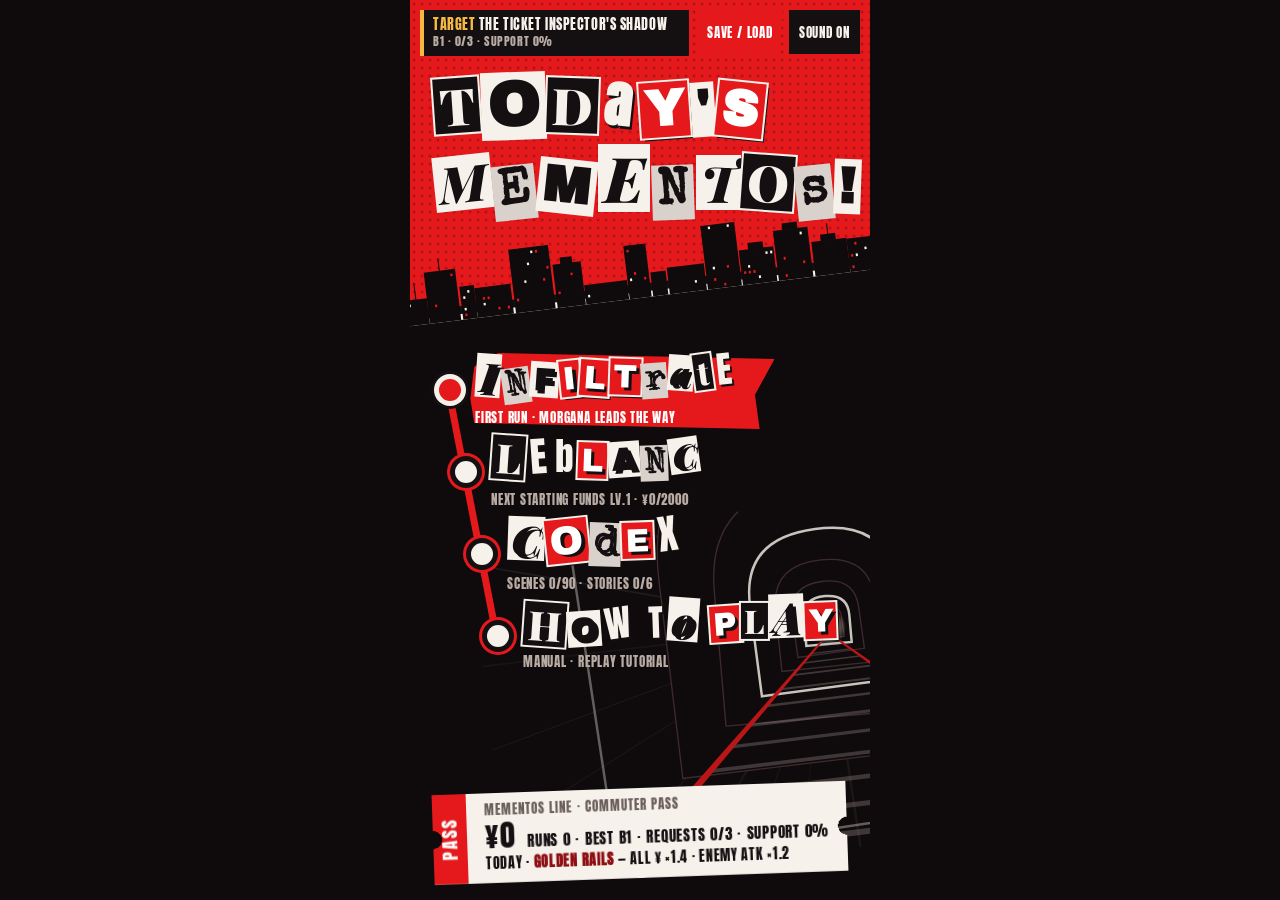
==== index.html @ a8211543 "출장소 작업대: 템 판매 · +1 강화 (1개 선택), 합성은 2개 선택 Co-Authored-By: Claude Opus 5.5 <noreply@anthropic.com> Cla" ====
<!DOCTYPE html>
<html lang="ko">
<head>
<meta charset="utf-8">
<meta name="viewport" content="width=device-width,initial-scale=1,viewport-fit=cover">
<meta name="description" content="《페르소나 5 더 로열》 괴도단 10인 중 3명을 골라 메멘토스 깊은 곳으로. 4×4 방 미니맵 · 약점 1 MORE · 6칸 템 조합 팬 로그라이크.">
<meta property="og:type" content="website">
<meta property="og:title" content="오늘도 메멘토스! · TODAY'S MEMENTOS!">
<meta property="og:description" content="괴도단 3인 · 4×4 방 미니맵 · 약점 1 MORE · 6칸 템 조합. P5R 팬 로그라이크.">
<meta property="og:url" content="https://youa1037-tech.github.io/mementos/">
<meta property="og:image" content="https://youa1037-tech.github.io/mementos/img/og.png">
<meta property="og:image:width" content="1200"><meta property="og:image:height" content="630">
<meta name="twitter:card" content="summary_large_image">
<meta name="twitter:image" content="https://youa1037-tech.github.io/mementos/img/og.png">
<title>오늘도 메멘토스!</title>
<link href="fonts/galmuri/galmuri.css" rel="stylesheet">
<link href="https://fonts.googleapis.com/css2?family=Anton&family=Jua&family=Archivo+Black&family=IBM+Plex+Sans+KR:wght@400;700&family=Playfair+Display:ital,wght@0,900;1,900&family=Special+Elite&display=swap" rel="stylesheet">
<!-- 오늘도 메멘토스! 새 코어 (docs/core-proto.md). 예전 관찰형 버전은 legacy.html (docs/core-proto.md). 본 게임(index.html)과 따로 돈다. 그림은 ../img 를 같이 쓴다 -->
<style>
:root{color-scheme:dark;--land:cubic-bezier(.22,.8,.3,1);--snap:cubic-bezier(.05,.85,.2,1);--disp:'Archivo Black','Jua',sans-serif;--hd:'Jua','IBM Plex Sans KR',sans-serif;--bg:#0f0b0c;--p:#1b1416;--p2:#2a1e22;--ink:#f6f1ea;--mut:#b9aca5;--red:#e5191c;--red2:#8e0f13;--gold:#f5b942;--line:#3b2b2f;--en:'Anton',Galmuri11,sans-serif;--kr:Galmuri11,'Apple SD Gothic Neo',sans-serif;
 --phys:#d9d2c5;--curse:#b45cff;--elec:#ffe14a;--wind:#5ee08a;--heal:#6ec8ff}
*{box-sizing:border-box}html,body{margin:0;background:var(--bg);color:var(--ink);font:14px/1.5 var(--kr);-webkit-text-size-adjust:100%}
button{font:inherit;color:inherit;border:0;background:none;cursor:pointer;touch-action:manipulation}
button:disabled{opacity:.35;cursor:default}
#app{max-width:460px;margin:0 auto;min-height:100dvh;display:flex;flex-direction:column}
.en{font-family:var(--en);letter-spacing:.03em;font-weight:400}
/* 상단 HUD */
.hud{display:flex;align-items:center;gap:10px;padding:10px 12px 8px;background:#000;border-bottom:4px solid var(--red)}
.hud .fl{font:22px/1 var(--en)}.hud .fl small{display:block;font:11px/1.3 var(--kr);color:var(--mut)}
.hud .sp{flex:1}
.hud .risk{font:16px/1 var(--en);padding:6px 9px;background:var(--gold);color:#141012}.hud .risk.hot{background:var(--red);color:#fff}
.yen{font:20px/1 var(--en)}
.mini{display:grid;grid-template-columns:repeat(4,11px);gap:2px}.mini i{width:11px;height:11px;background:#1d1517}.mini i.v{background:#5a4247}.mini i.k{background:#3a2a2e;outline:1px dashed #6b5157}.mini i.at{background:var(--red)}.mini i.b{box-shadow:inset 0 0 0 2px var(--gold)}
/* 무대 */
.stage{position:relative;height:300px;overflow:hidden;background:var(--w2,#160f11);--w1:#2a1216;--w2:#140a0c;--t1:#3b1a20;--t2:#24101410;--lamp:255,170,120}
.stage.f1{--w1:#141b26;--w2:#0b0f16;--t1:#1f2a3a;--lamp:150,200,255}.stage.f2{--w1:#151d15;--w2:#0a0e0a;--t1:#22301f;--lamp:190,255,160}
.pxbg{position:absolute;inset:0;width:100%;height:100%;image-rendering:pixelated;image-rendering:crisp-edges;z-index:0;pointer-events:none}
.stage>*:not(.pxbg){position:relative;z-index:1}.stage>.side,.stage>.rt,.stage>.fx{position:absolute}
.stage.quake{animation:quake .4s}@keyframes quake{20%{transform:translate(-4px,2px)}40%{transform:translate(4px,-2px)}60%{transform:translate(-3px,1px)}80%{transform:translate(2px,0)}}
.stage:before{display:none;content:'';position:absolute;left:0;right:0;top:64%;height:6px;background:repeating-linear-gradient(90deg,#4b3a3e 0 18px,transparent 18px 30px);opacity:.7}
.stage .rt{position:absolute;left:12px;top:10px;right:12px;font:12px/1.4 var(--kr);color:var(--mut)}
.stage .rt b{display:block;font:20px/1.1 var(--en);color:var(--ink)}
.side{position:absolute;bottom:60px;display:flex;align-items:flex-end;gap:2px}
.side.pt{left:4px}.side.en{right:6px;flex-direction:row;align-items:flex-start;bottom:auto;top:146px;gap:4px}.foe.boss,.foe.reap{margin-top:-24px}
.unit{position:relative;display:flex;flex-direction:column;align-items:center;width:48px;transition:transform .2s}
.unit img{animation:bob 1.1s steps(1,end) infinite;image-rendering:pixelated;flex:none;filter:drop-shadow(0 4px 0 rgba(0,0,0,.5))}
.unit.act img{filter:drop-shadow(0 0 6px var(--gold)) drop-shadow(0 4px 0 rgba(0,0,0,.5))}
.unit.ko{opacity:.35;transform:translateY(8px) rotate(-8deg)}.unit.ko img{animation:none}
@keyframes bob{0%{transform:translateY(0)}50%{transform:translateY(-2px)}}
.stage.walk .unit:not(.ko) img{animation:walk .32s steps(1,end) infinite}@keyframes walk{0%{transform:translateY(0) rotate(-2deg)}50%{transform:translateY(-4px) rotate(2deg)}}
.unit.lunge{animation:lunge .56s linear}@keyframes lunge{0%{transform:none}28%{transform:translateX(-9px) scale(.94,1.05) rotate(-4deg)}36%{transform:translateX(92px) scale(1.16,.92) skewX(-8deg)}62%{transform:translateX(84px) scale(1.06)}100%{transform:none}}/* 예비 동작 → 튀어나감(찌그러짐) → 맞는 순간 멈춤 → 복귀 */
.unit.cast img{animation:cast .5s steps(2,end)}@keyframes cast{50%{filter:drop-shadow(0 0 10px #fff) brightness(1.6)}}
.unit.hop img{animation:hop .5s steps(4,end) 2}@keyframes hop{50%{transform:translateY(-12px)}}
.unit.act:not(.ko) img{animation:bob .55s steps(1,end) infinite}
.unit.coll img{animation:coll .25s steps(2,end) infinite;filter:hue-rotate(250deg) saturate(1.6) drop-shadow(0 0 6px #ff4fd8)}@keyframes coll{50%{transform:translateX(2px)}}
.unit.awk img{filter:drop-shadow(0 0 8px var(--gold)) brightness(1.15)}
.unit .row{font:12px/1 var(--kr);color:var(--mut);margin-top:4px}
.unit .hb{width:40px;height:5px;background:#3a2a2e;margin-top:3px}.unit .hb i{display:block;height:100%;background:#6fdc6a}.unit .hb i.lo{background:var(--red)}
.unit.hitf{animation:hit .34s}.unit.hitf img{filter:brightness(2.2) sepia(1) saturate(4) hue-rotate(-40deg)}@keyframes hit{0%,100%{transform:none}20%{transform:translateX(-12px) scale(.92,1.06)}50%{transform:translateX(5px)}75%{transform:translateX(-2px)}}/* 맞으면 붉게 번쩍 + 뒤로 젖혀짐 */
.bub{position:absolute;bottom:100%;left:50%;transform:translateX(-50%);width:max-content;max-width:150px;background:var(--ink);color:#141012;font:11px/1.35 var(--kr);padding:5px 7px;margin-bottom:6px;z-index:3;animation:pop .2s}
.bub:after{content:'';position:absolute;top:100%;left:50%;margin-left:-5px;border:5px solid transparent;border-top-color:var(--ink)}
.side.pt .unit:nth-child(2) .bub{margin-bottom:44px}.side.pt .unit:first-child .bub{left:0;transform:none;animation:none;max-width:112px}.side.pt .unit:first-child .bub:after{left:24px}/* 맨 왼쪽 말풍선은 화면 밖으로 안 나가게 *//* 가운데 사람 말풍선은 한 층 위로 (겹침 방지) */
@keyframes pop{from{transform:translateX(-50%) scale(.6);opacity:0}}
.foe{position:relative;width:58px;display:flex;flex-direction:column;align-items:center;cursor:pointer}
.foe .bd{animation:float 1.7s ease-in-out infinite alternate;width:40px;height:46px;background:radial-gradient(60% 50% at 50% 35%,#3a0f18,#0a0607);border-radius:40% 40% 30% 30%;position:relative;box-shadow:0 0 0 2px #000,0 6px 0 rgba(0,0,0,.5)}
.foe .bd:before,.foe .bd:after{content:'';position:absolute;top:17px;width:8px;height:4px;background:var(--red);box-shadow:0 0 4px var(--red)}.foe .bd:before{left:9px}.foe .bd:after{right:9px}
.foe.boss,.foe.reap{width:96px}.foe.boss .bd{width:62px;height:70px;background:radial-gradient(60% 50% at 50% 30%,#24324a,#05070b)}
.foe.reap .bd{width:64px;height:74px;background:radial-gradient(60% 50% at 50% 30%,#2b2b2b,#000);box-shadow:0 0 0 2px var(--red),0 0 18px var(--red2)}
.foe.sel .bd{outline:3px solid var(--gold);outline-offset:3px}
.foe.down .bd{animation:none;transform:rotate(80deg) translateX(14px);opacity:.75}
@keyframes float{from{transform:translateY(0)}to{transform:translateY(-5px)}}
.foe .bd:before,.foe .bd:after{animation:blink 3.2s steps(1,end) infinite}@keyframes blink{0%,94%{transform:none}95%,98%{transform:scaleY(.15)}}
.foe.fhit .bd{filter:brightness(4) saturate(0);transform:translateX(10px) scale(1.1,.9)}/* 흰 번쩍 + 뒤로 밀리며 찌그러짐 */.foe.flunge{animation:flunge .48s linear}@keyframes flunge{0%{transform:none}30%{transform:translateX(8px) scale(.94,1.06)}42%{transform:translateX(-34px) scale(1.14,.9)}64%{transform:translateX(-28px)}100%{transform:none}}
.foe.dead{visibility:visible;animation:fade .5s forwards;pointer-events:none}@keyframes fade{to{opacity:0;transform:translateY(10px) scale(.7)}}
.foe.boss .bd,.foe.reap .bd{animation-duration:2.4s}
.stage .bg{display:none}@media (prefers-reduced-motion:reduce){.unit img,.foe .bd,.stage.quake{animation:none!important}}
.foe.gone{visibility:hidden}
.foe .wk{white-space:nowrap}.foe .nm{font:12px/1.15 var(--kr);margin-top:5px;text-align:center;word-break:keep-all}.foe .fr{position:absolute;top:-12px;left:2px;font:12px/1 var(--kr);color:var(--mut)}.foe .wk{font-size:12px;padding:1px 3px}
.foe .hb{width:44px;height:5px;background:#3a2a2e;margin-top:3px}.foe .hb{position:relative;height:6px}.foe .hb i{position:relative;display:block;height:100%;background:var(--red)}.foe .hb u{position:absolute;left:0;top:0;bottom:0;background:#fff3b0;animation:ghp 1s linear both}@keyframes ghp{0%,45%{width:var(--a)}100%{width:var(--b)}}
.wk{font:12px/1 var(--kr);padding:2px 4px;margin-top:3px;background:#2a1e22;color:var(--mut)}
.wk.k{color:#141012}
.foe .dn{position:absolute;top:-6px;font:16px/1 var(--en);color:var(--gold);text-shadow:0 2px 0 #000}
.fx{position:absolute;inset:0;pointer-events:none;display:grid;place-items:center;z-index:5}
.fx b{font:52px/1 var(--en);color:#fff;background:var(--red);padding:6px 18px;transform:rotate(-6deg);box-shadow:8px 8px 0 #000;animation:slam .5s}
.fx b.g{background:var(--gold);color:#141012}
@keyframes slam{from{transform:rotate(-6deg) scale(2.2);opacity:0}}
.dmg{position:absolute;top:calc(-24px - var(--k,0) * 15px);font:18px/1 var(--en);color:#fff;text-shadow:0 2px 0 #000;animation:up .8s both;z-index:4}.dmg.w{color:var(--gold)}.dmg.h{color:#6fdc6a}
.dmg.t1{font-size:17px}.dmg.t2{font-size:22px;color:var(--gold)}.dmg.t3{font-size:28px;color:#ff3b3b;-webkit-text-stroke:1.5px #fff;text-shadow:0 3px 0 #000}
.dmg.w.t3{color:#ff3b3b}
@keyframes up{0%{transform:translateY(6px) scale(.6);opacity:0}18%{transform:translateY(-4px) scale(1.15);opacity:1}35%{transform:none}100%{transform:translateY(-18px);opacity:0}}
/* 하단 */
.panel{flex:1;background:var(--p);padding:10px 12px 14px;display:flex;flex-direction:column;gap:9px}
.party{display:grid;grid-template-columns:repeat(3,1fr);gap:6px}
.pc{background:var(--p2);padding:6px 7px;border-left:4px solid var(--c)}
.pc b{font:15px/1 var(--en);color:var(--c)}.pc small{float:right;color:var(--mut);font-size:12px}
.bar{height:6px;background:#3a2a2e;margin-top:4px}.bar i{display:block;height:100%;background:#6fdc6a}.bar.s i{background:#59a7ff}.bar i.lo{background:var(--red)}
.pc .nu{font-size:12px;color:var(--mut);margin-top:2px}
.slots{display:grid;grid-template-columns:repeat(6,1fr);gap:5px}
.slot{height:52px;background:#120d0f;border:2px dashed #3b2b2f;display:flex;flex-direction:column;align-items:center;justify-content:flex-start;padding-top:5px;font-size:19px;line-height:1;position:relative}
.slot.f{border:2px solid var(--line);background:var(--p2)}.slot.f[data-r=증폭]{border-color:#59a7ff}.slot.f[data-r=폭발]{border-color:var(--gold)}
.slot small{position:absolute;bottom:2px;left:0;right:0;text-align:center;font-size:12px;line-height:1.1;color:var(--mut)}
.slot.on{animation:glow .6s}@keyframes glow{50%{box-shadow:0 0 12px var(--gold)}}
.slot.evo{border-color:var(--gold)!important;background:#2b2210}.slot.pick{outline:3px solid #fff;outline-offset:-3px}.slot.seal{opacity:.35;filter:grayscale(1)}
.pk.evo{border-left-color:var(--gold);background:#2b2210}
.bar.t i{background:#b45cff}.bar.t i.hi{background:#ff4fd8}
.md{font-size:12px;padding:0 4px;color:#141012}.md.c{background:#ff4fd8}.md.a{background:var(--gold)}
.negs{display:flex;flex-wrap:wrap;gap:5px}.neg{font-size:11px;padding:4px 7px;background:#2a0f14;border:1px solid var(--red2);color:#ffb3b3}.neg small{color:var(--gold)}
.psg{display:grid;grid-template-columns:1fr 1fr;gap:6px}
.psc{display:flex;gap:8px;align-items:center;text-align:left;background:var(--p);padding:7px;border-left:4px solid var(--c);position:relative;min-height:62px}
.psc.on{background:#3a2a2e;outline:2px solid var(--c)}.psc img{image-rendering:pixelated;flex:none}.psc b{color:var(--c);font:15px/1 var(--en)}
.psc small{display:block;font-size:12px;color:var(--mut)}.psc .po{position:absolute;top:4px;right:6px;font:16px/1 var(--en);font-style:normal;color:var(--c)}
.els{display:flex;flex-wrap:wrap;gap:2px;margin-top:3px}.els i{font-style:normal;font-size:12px;color:#141012;padding:0 3px}
.wk+.wk{margin-left:2px}.foe .wk{display:inline-block}.foe .wks{display:flex;flex-wrap:wrap;justify-content:center;gap:2px;margin-top:3px}.foe .wks .wk{margin:0;font:11px/1 var(--kr);padding:2px 3px 3px;background:#141012;color:var(--mut)}.foe .wks .wk.k{color:var(--c);box-shadow:inset 0 -2px var(--c)}.foe .wks .wk.k,.foe .wks .wk.q{min-width:15px;text-align:center}.foe .wks .wg{display:flex;gap:2px;flex:0 0 100%;justify-content:center;white-space:nowrap}.foe .wks .wk.st{flex-basis:auto}.foe .wks .wk.st:first-of-type{margin-left:0}.foe .wks .wk.st{color:var(--ink);box-shadow:inset 0 -2px #6b5a5e}.foe .wks .wk.st.hot{background:var(--red);color:#fff;box-shadow:none}
.pk.lock{opacity:.7}.pk.lock .ic{filter:grayscale(1)}
#tut{position:fixed;left:0;right:0;bottom:0;z-index:50;display:flex;justify-content:center;pointer-events:none}
.tutbox{pointer-events:auto;max-width:440px;width:calc(100% - 16px);margin:0 8px 10px;background:#000;border:3px solid var(--c);box-shadow:6px 6px 0 rgba(0,0,0,.6);padding:10px 12px}
.tutbox>b{color:var(--c);font-size:18px}.tutbox small{color:var(--mut)}.tutbox p{margin:6px 0 10px;font-size:14px;line-height:1.55}.tutbox .tui{color:var(--gold)}.tutbox .go{padding:10px 14px;font-size:18px}
.pxi{width:28px;height:28px;image-rendering:pixelated;vertical-align:middle}.slot .pxi{width:28px;height:28px}.pk .pxi{width:36px;height:36px}.neg .pxi,.tog .pxi,.tip .pxi,.card .pxi{width:20px;height:20px;vertical-align:-5px}
.tip{font-size:12px;color:var(--mut);min-height:18px}
.acts{display:grid;grid-template-columns:1fr 1fr;gap:7px}
.ab{background:var(--p2);padding:9px 10px;text-align:left;border-left:4px solid var(--c,#777);min-height:54px}
.ab b{display:block;font-size:15px}.ab small{display:block;font-size:11px;color:var(--mut)}
.ab.wide{grid-column:1/-1}
.ab.gold{background:var(--gold);color:#141012;border-color:#000}.ab.gold small{color:#3b2b10}
.ab.red{background:var(--red);color:#fff;border-color:#000}.ab.red small{color:#ffd9d9}
.row2{display:flex;gap:7px}.row2>*{flex:1}
.go{background:var(--red);color:#fff;font:22px/1 var(--en);padding:14px;clip-path:polygon(3% 0,100% 0,97% 100%,0 100%);letter-spacing:.04em}
.go.sub{background:#3a2a2e;font-size:18px}
.sm{font-size:12px;color:var(--mut);text-decoration:underline;padding:6px}
.tog{font-size:12px;padding:6px 9px;border:2px solid var(--line);color:var(--mut)}.tog.on{background:var(--ink);color:#141012;border-color:var(--ink)}
/* 큰 지도 */
.map{display:grid;grid-template-columns:repeat(4,1fr);gap:6px;position:relative;aspect-ratio:1/1;max-width:300px;margin:0 auto;width:100%}
.cell{background:#120d0f;display:grid;place-items:center;font-size:22px;position:relative;color:var(--mut)}
.cell.k{background:#241a1d;border:2px dashed #5b444a}.cell.v{background:#33262a}.cell.at{background:var(--red);color:#fff}
.cell.nx{background:#3b2b2f;border:2px solid var(--gold);animation:pulse 1.2s infinite;clip-path:none;font-size:22px;padding:0}
@keyframes pulse{50%{border-color:#fff}}
.cell small{position:absolute;bottom:2px;font-size:12px;color:var(--mut)}.cell.at small{color:#fff}
.lk{position:absolute;background:#5b444a;z-index:0}
/* 대화창 · 선택 */
.dlg{background:#000;border:3px solid var(--ink);padding:10px 12px;position:relative}
.dlg .who{position:absolute;top:-13px;left:10px;background:var(--gold);color:#141012;font:14px/1 var(--en);padding:4px 8px}
.dlg p{margin:6px 0 0}.dlg q{display:block;margin-top:6px;color:var(--gold)}.dlg q:before,.dlg q:after{content:''}
.cmd{border:3px dashed var(--gold);padding:10px;background:#1a1410}
.cmd h3{margin:0;font:18px/1 var(--en);color:var(--gold)}.cmd h3 span{float:right;font:12px var(--kr);color:var(--mut)}
.pick{display:grid;gap:7px}
.pk{background:var(--p2);padding:10px;text-align:left;border-left:4px solid var(--line);display:flex;gap:10px;align-items:center}
.pk .ic{font-size:26px;width:34px;text-align:center}.pk b{font-size:15px}.pk small{display:block;color:var(--mut);font-size:11px}
.pk .tg{font-size:12px;padding:1px 5px;background:#000;color:var(--gold);margin-left:4px;vertical-align:2px;white-space:nowrap}.pk small .rk{font-size:11px;font-weight:400}
.pk.syn{border-left-color:var(--gold)}
.log{max-height:160px;overflow:auto;font-size:12px;background:#0b0809;padding:6px 8px;color:var(--mut)}
.log p{margin:2px 0}.log p b{color:var(--ink)}
.title{padding:28px 18px;display:flex;flex-direction:column;gap:14px}
.title h1{font:46px/.95 var(--en);margin:0}.title h1 span{color:var(--red)}
.title p{margin:0;color:var(--mut)}
.card{background:var(--p);padding:12px 14px;border-left:4px solid var(--red)}
.card b{color:var(--ink)}
.res dl{display:grid;grid-template-columns:auto 1fr;gap:4px 14px;margin:8px 0}.res dt{color:var(--mut)}.res dd{margin:0;text-align:right;font-family:var(--en);font-size:18px}
/* ===== 메인 화면 · 르블랑 다락방: 예전 버전(legacy.html)에서 가져온 스타일 ===== */
.sr{position:absolute;width:1px;height:1px;overflow:hidden;clip-path:inset(50%);white-space:nowrap}
.rn{display:inline-block;transform:rotate(var(--r,0deg));padding:.02em .1em;margin:.03em .015em;line-height:1.05;font-family:var(--disp);font-style:normal}
.rn0{background:var(--ink);color:#141012}
.rn1{background:#141012;color:var(--ink);font-family:'Playfair Display','Jua',serif;font-weight:900}
.rn2{color:var(--ink);font-family:'Anton','Jua',sans-serif;font-size:1.12em;text-shadow:2px 2px 0 #141012}
.rn3{background:var(--red);color:#fff;box-shadow:2px 2px 0 #141012}
.rn4{background:var(--ink);color:#141012;font-family:'Playfair Display','Jua',serif;font-style:italic;font-weight:900}
.rn5{background:#d9d2cc;color:#141012;font-family:'Special Elite','Jua',monospace}
.rnb{font-size:1.24em}
.rn-sp{display:inline-block;width:.28em}
.rnword{display:inline-block;white-space:nowrap}
.rn1{box-shadow:0 0 0 2px var(--ink)}
.rn3{box-shadow:0 0 0 2px var(--ink),3px 3px 0 #141012}
.scr-in .rn,.evt.enter .rn,.report.anim .rn,.banner .rn{animation:rnSlap .25s steps(3,end) var(--rd,0ms) both}
.boil .rn{animation:boil .5s steps(1,end) infinite;animation-delay:calc(var(--rd,0ms) * -3)}
.scr-in .boil .rn{animation:rnSlap .25s steps(3,end) var(--rd,0ms) both,boil .5s steps(1,end) calc(var(--rd,0ms) + .45s) infinite}
@keyframes boil{0%{transform:rotate(var(--r,0deg))}33%{transform:rotate(calc(var(--r,0deg) + .7deg)) translate(1px,-1px)}66%{transform:rotate(calc(var(--r,0deg) - .6deg)) translate(-1px,0)}}
.mstage{container-type:inline-size;position:relative;min-height:100dvh;display:flex;flex-direction:column;overflow:hidden;background:var(--red)}
.mstage::before{content:'';position:absolute;inset:0;pointer-events:none;background:radial-gradient(rgba(0,0,0,.22) 1.3px,transparent 1.8px) 0 0/8px 8px}
.msky{position:relative;z-index:1;padding:14px max(5cqw,14px) 0;max-width:1240px;width:100%;margin:0 auto}
.mtitle{font-size:clamp(40px,11cqw,96px);line-height:1.1;margin:0}
.mground{position:relative;flex:1;display:flex;flex-direction:column;margin-top:clamp(70px,13cqw,150px);padding:calc(30px + 6cqw) max(5cqw,14px) calc(22px + env(safe-area-inset-bottom))}
.mground>*:not(.mbg){position:relative;z-index:1;width:100%;max-width:1240px;margin-left:auto;margin-right:auto}
.mbg{position:absolute;left:-30cqw;right:-30cqw;top:0;bottom:-60vh;transform:rotate(-7deg);transform-origin:50% 0}
.mslab{position:absolute;inset:0;background:#0f0b0c;border-top:6px solid var(--ink);box-shadow:0 -14px 0 -6px #141012}
.mcity{position:absolute;left:0;right:0;bottom:calc(100% - 6px);width:100%;height:clamp(64px,12cqw,150px);display:block}
.mtun{position:absolute;top:2px;right:calc(30cqw - 6cqw);width:min(96cqw,860px);height:auto;opacity:.95}
.tlight{transform-box:fill-box;transform-origin:center;animation:train 4.6s cubic-bezier(.6,0,.9,.5) infinite}
.mmenu{list-style:none;margin:0 0 22px;padding:0;--off:16px;--rh:82px;--ang:11deg;--len:84px}
.mmenu li{position:relative;height:var(--rh);margin-left:calc(var(--n)*var(--off))}
.mmenu li:not(:last-child)::after{content:'';position:absolute;left:12px;top:calc(var(--rh)/2);width:7px;height:var(--len);background:var(--red);transform-origin:50% 0;transform:rotate(calc(-1*var(--ang)));z-index:-1}
.mmenu button{position:relative;isolation:isolate;display:grid;grid-template-columns:30px auto;column-gap:10px;align-items:center;height:100%;text-align:left;padding:0 18px 0 2px;color:var(--ink)}
.mmenu .st{grid-row:span 2;width:22px;height:22px;margin-left:4px;border-radius:50%;background:var(--ink);box-shadow:0 0 0 5px #141012,0 0 0 8px var(--red);transition:background .15s}
.mmenu .lbl{white-space:nowrap;font-family:var(--disp);font-size:clamp(24px,7.1cqw,42px);line-height:1;align-self:end;transform:rotate(-2deg);transform-origin:left;text-shadow:3px 3px 0 #141012}
.mmenu small{align-self:start;margin-top:4px;font:400 13px/1.3 var(--en);letter-spacing:.06em;color:var(--mut)}
.mmenu button::before{content:'';position:absolute;z-index:-1;left:36px;right:-14px;top:4px;bottom:2px;background:var(--red);clip-path:polygon(0 18%,7% 0,100% 8%,96% 55%,100% 100%,4% 92%,1% 60%);transform:scaleX(0) skewX(-12deg);transform-origin:left;transition:transform .22s var(--snap)}
.mmenu button.primary::before,.mmenu button:hover::before,.mmenu button:focus-visible::before{transform:skewX(-12deg)}
.mmenu:hover button.primary:not(:hover)::before{transform:scaleX(0) skewX(-12deg)}
.mmenu button.primary .st,.mmenu button:hover .st,.mmenu button:focus-visible .st{background:var(--red);box-shadow:0 0 0 5px var(--ink),0 0 0 8px #141012}
.mmenu:hover button.primary:not(:hover) .st{background:var(--ink);box-shadow:0 0 0 5px #141012,0 0 0 8px var(--red)}
.mmenu button.primary small,.mmenu button:hover small,.mmenu button:focus-visible small{color:#fff}
.mmenu:hover button.primary:not(:hover) small{color:var(--mut)}
.mmenu button:active{transform:scale(.96) rotate(-1deg)}
.mpass{display:flex;margin-top:auto;max-width:520px!important;margin-left:0!important;background:var(--ink);color:#141012;transform:rotate(-2deg);box-shadow:7px 7px 0 var(--red);-webkit-mask:radial-gradient(circle 9px at 0 50%,transparent 98%,#000) left/51% 100% no-repeat,radial-gradient(circle 9px at 100% 50%,transparent 98%,#000) right/51% 100% no-repeat;mask:radial-gradient(circle 9px at 0 50%,transparent 98%,#000) left/51% 100% no-repeat,radial-gradient(circle 9px at 100% 50%,transparent 98%,#000) right/51% 100% no-repeat}
.mpass .pl{flex:none;width:34px;background:var(--red);color:#fff;font:400 18px/1 var(--en);writing-mode:vertical-rl;transform:rotate(180deg);display:grid;place-items:center;letter-spacing:.12em}
.mpass .pb{padding:9px 16px 10px 18px;flex:1}
.mpass small{display:block;font:400 13px/1.2 var(--en);letter-spacing:.08em;color:#6b5f5a}
.mpass .pr{display:flex;flex-wrap:wrap;align-items:baseline;gap:4px 12px;margin:3px 0 2px}
.mpass .pr b{font:400 30px/1 var(--en);letter-spacing:.02em}
.mpass .pr span{font:400 15px var(--en);letter-spacing:.05em}
.mpass .pg{margin:0;font:400 14px/1.3 var(--en);letter-spacing:.05em}
.mpass .pg b{color:var(--red2)}
.scr-in .mbg{animation:slab .5s var(--snap) both}
.scr-in .mmenu li{animation:rise .38s var(--land) both;animation-delay:calc(260ms + var(--n)*70ms)}
.scr-in .mpass{animation:rise .38s var(--land) .6s both}
@container (min-width:760px){.mmenu{--off:34px;--rh:92px;--ang:20.3deg;--len:98px}.mtun{width:min(70cqw,900px)}.mground{padding-top:calc(30px + 5cqw)}}
@container (min-width:900px){.msky{padding-top:10px}.mgoal{flex:0 1 auto}.mtop{margin-left:auto}.mtitle{font-size:clamp(40px,5.3cqw,80px)}.mground{display:grid;grid-template-columns:auto minmax(0,1fr);align-items:end;margin-top:clamp(70px,7.5cqw,120px);padding-top:calc(10px + 3cqw)}.mcity{height:clamp(64px,7.5cqw,120px)}.mmenu{margin:0;--rh:86px;--ang:21.6deg;--len:92px}.mpass{justify-self:end;margin:0 0 6px!important;width:min(460px,100%)}.mground>*:not(.mbg){max-width:none}}
@container (max-width:600px){.mtun{opacity:.8;top:clamp(120px,calc(100dvh - 640px),230px);width:108cqw;right:calc(30cqw - 14cqw)}}
.mmenu .lbl *{white-space:nowrap}.mmenu .lbl wbr{display:none}
@media(max-height:720px){@container (max-width:600px){.mtitle{font-size:clamp(36px,10cqw,60px)}.mcity{height:56px}.mground{margin-top:56px;padding-top:calc(22px + 5cqw)}.mmenu{--rh:74px;--len:75px;--ang:12.2deg;margin-bottom:14px}}}
@media(prefers-reduced-motion:reduce){.tlight{animation:none;opacity:.5}}
details.card>summary{cursor:pointer;list-style:none;min-height:32px}details.card>summary::-webkit-details-marker{display:none}details.card>summary::after{content:' ▾';color:var(--mut)}details.card[open]>summary::after{content:' ▴'}
.mhead{position:relative;z-index:3;display:flex;align-items:flex-start;gap:8px;padding:calc(10px + env(safe-area-inset-top)) 10px 0}.mtop{display:flex;gap:6px;flex:none}.mtop .msnd{position:static}
.msave{min-height:44px;padding:4px 10px;background:var(--red);color:#fff;font:400 13px var(--en);letter-spacing:.06em;clip-path:polygon(4% 0,100% 0,96% 100%,0 100%)}
.hhr{display:flex;align-items:center;gap:10px}.hsv{min-height:36px;padding:2px 10px;background:#141012;color:var(--ink);border:1px solid var(--line);font:400 13px var(--en);letter-spacing:.06em}
.msnd{position:absolute;top:calc(10px + env(safe-area-inset-top));right:10px;z-index:3;min-height:36px;padding:4px 10px;background:#141012;color:var(--ink);font:400 13px var(--en);letter-spacing:.06em}
.mmenu.m5{--off:11px;--ang:7.6deg;--len:83px}
@media(max-height:720px) and (max-width:600px){.mmenu.m5{--rh:70px;--ang:9deg;--len:71px}}
@media(min-width:760px){.mmenu.m5{--off:30px;--ang:18deg;--len:97px}}
.psel .rt .pt .art{position:absolute;left:50%;top:50%;transform:translate(-50%,-50%)}.psel .rt .pt .art.stand{top:auto;bottom:6%;transform:translateX(-50%)}
.psel .rt.on .art.stand{animation:art-hop .5s steps(2) 2}
.psel .rt.on .art.stand{animation-name:art-hop-c}@keyframes art-hop-c{0%,100%{transform:translateX(-50%)}50%{transform:translate(-50%,-4px)}}
.hub{max-width:600px;margin:0 auto;padding:12px 12px calc(16px + env(safe-area-inset-bottom));display:flex;flex-direction:column;gap:10px;min-height:100svh;box-sizing:border-box}/* 넘치면 잘리지 않고 스크롤 */
.hhd{display:flex;align-items:baseline;justify-content:space-between;padding:2px 6px}
.hhd b{font-family:var(--en);font-weight:400;font-size:24px;letter-spacing:.04em}.hhd span{font-family:var(--en);font-size:15px;color:var(--mut);letter-spacing:.04em}
.hhd .hyen{font-family:var(--disp);font-size:18px;color:var(--gold)}
.hscene{flex:none;position:relative;overflow-x:auto;overflow-y:hidden;background:#0d0b12;scrollbar-width:none;-webkit-overflow-scrolling:touch;overscroll-behavior-x:contain}
.hscene::-webkit-scrollbar{display:none}
.hroom{position:relative;margin:0 auto}
.hbg{position:absolute;inset:0;width:100%;height:100%;user-select:none;-webkit-user-drag:none}.hbg.def{image-rendering:pixelated}
.hspot{position:absolute;display:block;border:0;background:none;padding:0;min-width:44px;min-height:44px}
.hspot{cursor:pointer;transition:background .15s}.hspot:hover{background:rgba(255,200,120,.10);outline:1px dashed rgba(255,214,150,.45);outline-offset:-1px}
.hspot:focus-visible{outline:2px solid #fff;outline-offset:-2px}
.hman{position:absolute;transform:translate(-50%,-100%);display:flex;flex-direction:column;align-items:center;justify-content:flex-end;border:0;background:none;padding:0 4px;min-width:44px;min-height:44px;z-index:2}
.hman .art{position:relative;z-index:1;display:block;filter:sepia(.18) brightness(.9) contrast(.95)}/* 다락방 조명 톤 */
.hman .hshd{position:absolute;left:50%;bottom:-3px;width:72%;max-width:44px;height:8px;transform:translateX(-50%);border-radius:50%;background:rgba(0,0,0,.45);filter:blur(1.5px);z-index:0}
.hman.on{z-index:5}
.hlight{position:absolute;inset:0;z-index:4;pointer-events:none;background:radial-gradient(ellipse 60% 45% at 50% 32%,rgba(255,176,90,.10),transparent 70%),radial-gradient(ellipse 85% 80% at 50% 50%,transparent 55%,rgba(12,6,10,.42) 100%)}/* 램프 빛 + 비네팅: 캐릭터도 같은 조명 안에 */
.hman .hph{display:block;width:40px}.hman .hph svg{width:100%;height:auto}
.hman .hcode{position:absolute;top:100%;left:50%;transform:translateX(-50%);margin-top:4px;font-family:var(--en);font-size:11px;letter-spacing:.04em;color:var(--c);background:rgba(13,11,18,.85);padding:0 4px;white-space:nowrap;opacity:0;transition:opacity .15s;pointer-events:none}
.hman:hover .hcode,.hman:focus-visible .hcode,.hman.on .hcode{opacity:1}/* 이름표는 누르거나 올렸을 때만 */
.hmark{position:absolute;top:-14px;z-index:2;width:12px;height:13px;background:var(--ink);color:var(--ink2,#141012);font-family:var(--en);font-size:12px;line-height:13px;text-align:center}
.hman:not(:hover) .hmark{animation:hbob 1.6s steps(2) infinite}
.hsay{position:absolute;bottom:calc(100% + 6px);width:max-content;max-width:180px;background:var(--ink);color:#141012;font-size:13px;line-height:1.4;padding:6px 9px;border-radius:9px;text-align:left;z-index:3;white-space:normal}
.hsay.l{left:-4px}.hsay.l::after{left:24px}.hsay.r{right:-4px}.hsay.r::after{left:auto;right:18px}/* 양끝 캐릭터의 말풍선은 방 안쪽으로 펼쳐서 잘리지 않게 */
.hsay::after{content:'';position:absolute;left:50%;bottom:-6px;margin-left:-5px;border:6px solid transparent;border-bottom:0;border-top-color:var(--ink)}
.hman:focus-visible{outline:2px solid #fff}
.hnav{display:grid;grid-auto-flow:column;grid-auto-columns:minmax(0,1fr);gap:4px;margin-top:-4px}
.hnav button{min-height:44px;display:flex;flex-direction:column;align-items:center;justify-content:center;gap:1px;padding:4px 2px;background:var(--p);border:1px solid var(--line);color:var(--ink)}
.hnav b{font-family:var(--en);font-weight:400;font-size:13px;letter-spacing:.05em}.hnav small{font-size:11px;color:var(--mut)}
.hnav button:hover,.hnav button:focus-visible,.hnav button[aria-pressed="true"]{border-color:var(--red);background:var(--p2)}
@media(prefers-reduced-motion:reduce){#doors{display:none}.hman .hmark{animation:none}}
.msnd,.btn.sm[data-a="copy"],.lnk[data-a="random"],.lnk.sm.more,[data-a="cashout"]{min-height:44px}
@keyframes art-hop-c{0%,100%{transform:translateX(-50%)}50%{transform:translate(-50%,-4px)}}
@keyframes rnSlap{0%{transform:scale(1.6) rotate(calc(var(--r,0deg) - 12deg));opacity:0}34%{opacity:1}100%{transform:rotate(var(--r,0deg))}}
@keyframes rise{from{transform:translateY(16px);opacity:0}}
@keyframes train{0%,30%{transform:scale(.2);opacity:0}70%{opacity:.85}100%{transform:scale(7);opacity:0}}
@keyframes hbob{50%{transform:translateY(-3px)}}
@keyframes slab{from{transform:translateY(45%) rotate(-16deg)}}
@keyframes art-hop{50%{transform:translateY(-4px)}}
@keyframes boil{0%{transform:rotate(var(--r,0deg))}33%{transform:rotate(calc(var(--r,0deg) + .7deg)) translate(1px,-1px)}66%{transform:rotate(calc(var(--r,0deg) - .6deg)) translate(-1px,0)}}
.mstage .mlegacy{display:block;text-align:center;color:var(--mut);font-size:12px;margin:8px 0 18px}
.hub .htabs{padding:0 12px}
/* ===== 다이어트 개편: 노선도 · 의뢰 · 다음 해금 · 출장소 · 왜곡된 인지 ===== */
.map.line{gap:10px}.map.line .lk{background:#8a6b70;box-shadow:0 0 0 1px #000}
.map.line .cell{background:transparent;border:0;outline:0}
.map.line .cell .st{display:grid;place-items:center;width:34px;height:34px;border-radius:50%;background:#1b1316;border:4px solid #6b5157;font:400 15px/1 var(--en);color:var(--ink);position:relative;z-index:1}
.map.line .cell small{bottom:-2px;font-size:12px;white-space:nowrap;background:rgba(15,11,12,.85);padding:0 3px}
.map.line .cell[data-t=boss] .st{border-color:var(--red);color:var(--red);background:#2a0d10}
.map.line .cell[data-t=chest] .st{border-color:var(--gold);color:var(--gold)}
.map.line .cell[data-t=bench] .st{border-color:#5b8dff;color:#9fc1ff;background:#101a33}
.map.line .cell[data-t=curio] .st{border-color:#c79bff;color:#d9c2ff}
[data-t=rift] .st{border-color:#ff4fd8;color:#ff4fd8;background:#2a0b26;animation:riftp 1.6s ease-in-out infinite}@keyframes riftp{50%{box-shadow:0 0 10px #ff4fd8}}
.map.line .cell.k .st{opacity:.6;border-style:dashed}.map.line .cell.v .st{opacity:.75}
.map.line .cell.at .st{background:var(--red);border-color:#fff;color:#fff}
.map.line .cell.nx{animation:none}.map.line .cell.nx .st{box-shadow:0 0 0 3px var(--gold);animation:pulse 1.2s infinite}
.mgoal{flex:1;min-width:0;margin:0;padding:6px 9px;background:#141012;border-left:4px solid var(--gold);font:400 14px/1.3 var(--en);letter-spacing:.04em;color:var(--ink)}.mgoal b{color:var(--gold);font-weight:400}.mgoal small{display:block;color:var(--mut);font-size:12px}
.quest{background:#1a1013;border:1px solid var(--gold);border-left:5px solid var(--gold);padding:9px 11px;margin:0 0 8px}.quest .en{color:var(--gold);font-size:13px;letter-spacing:.06em}.quest p{margin:4px 0}.quest small{color:var(--mut)}
.qbar{height:6px;background:#2a2023;margin-top:6px}.qbar i{display:block;height:100%;background:linear-gradient(90deg,var(--red),var(--gold))}
.nextu{display:flex;flex-wrap:wrap;align-items:baseline;gap:4px 8px;width:100%;margin:0 0 8px;padding:8px 11px;background:#141012;border:1px solid var(--line);color:var(--ink);text-align:left;min-height:44px}
.nextu .en{font-size:13px;color:var(--mut);letter-spacing:.06em}.nextu span{order:3;flex:1 0 100%;font-weight:700}.nextu em{font-style:normal;font-family:var(--en);color:var(--mut)}
.nextu.ok{border-color:var(--gold)}.nextu.ok em{color:var(--gold)}
.shopb{font-style:normal;font:400 12px var(--en);background:var(--red);color:#fff;padding:1px 6px;letter-spacing:.05em;animation:pulse 1.2s infinite}
.tog .dot{display:inline-block;width:8px;height:8px;border-radius:50%;background:var(--red);margin-left:5px;vertical-align:middle}.scg{display:grid;grid-template-columns:1fr 1fr;gap:4px}.scc{background:var(--p2);padding:7px 8px;min-width:0}.scc small{display:block;font:11px/1.2 var(--en);color:var(--mut);letter-spacing:.04em}.scc b{display:block;font-size:13px;line-height:1.25;word-break:keep-all;margin-top:2px}.sce{display:flex;flex-wrap:wrap;gap:3px;margin-top:5px}.sce .nx{display:inline-block;width:9px;height:9px;background:#3a2a2e}.sce .tog{padding:3px 6px;font-size:11px;min-height:0}
.pk.awk{border-left-color:var(--c)}.pk.awk.on{background:#221a1e}.pk.awk .pxi{width:30px;height:auto;image-rendering:pixelated}.awb{font-style:normal;font-size:10px;padding:0 4px;background:var(--gold);color:#141012;vertical-align:1px}.fx b.awk{font:400 clamp(30px,9vw,46px)/1 var(--hd);color:#fff;background:#141012;padding:8px 16px;box-shadow:6px 6px 0 var(--red);transform:rotate(-4deg)}
.bctl{min-height:330px}.pk.pack .pkic{display:flex;gap:2px}.pk.pack .pkic .pxi{width:26px;height:26px}
.tabs{gap:4px}.tabs .tog{flex:1;min-width:0;padding:9px 2px;position:relative;white-space:nowrap;font-size:13px}.tabs .tog .dot{position:absolute;top:4px;right:4px;margin:0}
.card.sub{border-color:var(--gold)}.card.sub .en{color:var(--gold);font-size:13px;letter-spacing:.06em;margin-right:4px}
.pk.risk,.slot.f.risk{border-color:#ff4fd8!important}.rk{color:#ff7ae3}.pk .price{font-family:var(--en);color:var(--gold);white-space:nowrap;align-self:center}
.htro{position:absolute;image-rendering:pixelated;pointer-events:auto;z-index:1}
.dlg.ending{border-color:var(--gold)}.dlg.ending .who{background:var(--gold);color:#141012}
.slots{grid-auto-rows:52px}
/* ===== 타격감: 히트스톱 · 스파크 · 사선 컷인 · TOTAL 스탬프 · 총공격 플래시 ===== */
.stage.hstop *{animation-play-state:paused!important}
.spark{position:absolute;left:50%;top:40%;width:70px;height:6px;margin-left:-35px;background:linear-gradient(90deg,transparent,#fff 30%,var(--gold) 60%,transparent);transform:rotate(-28deg);z-index:5;animation:spark .26s ease-out forwards;pointer-events:none}
.spark::after{content:'';position:absolute;inset:0;background:inherit;transform:rotate(56deg)}
@keyframes spark{from{transform:rotate(-28deg) scaleX(.2);opacity:1}to{transform:rotate(-28deg) scaleX(1.4);opacity:0}}
.fx b.slash{position:relative;font-size:40px;padding:10px 60px;width:130%;text-align:center;transform:rotate(-8deg) skewX(-14deg);background:repeating-linear-gradient(-45deg,var(--red) 0 14px,#c4121a 14px 28px);color:#fff;box-shadow:0 6px 0 #000,0 -6px 0 #000;animation:slashin .3s cubic-bezier(.2,.9,.3,1)}
.fx b.slash.g{background:repeating-linear-gradient(-45deg,var(--gold) 0 14px,#e0a91c 14px 28px);color:#141012}
.fx b.slash.cut{font-size:30px;padding:6px 40px;background:#000;color:var(--gold);box-shadow:0 4px 0 var(--red),0 -4px 0 var(--red)}
@keyframes slashin{from{transform:translateX(-120%) rotate(-8deg) skewX(-14deg)}}
.total{position:absolute;right:10px;top:34%;z-index:6;font:44px/1 var(--en);color:#fff;background:#000;padding:4px 12px 6px;transform:rotate(-7deg);border:3px solid var(--red);box-shadow:5px 5px 0 var(--red);animation:stamp .35s cubic-bezier(.2,1.6,.4,1);pointer-events:none}
.total small{display:block;font-size:13px;letter-spacing:.2em;color:var(--gold)}
@keyframes stamp{from{transform:rotate(-7deg) scale(2.4);opacity:0}}
.stage.aoflash::after{content:'';position:absolute;inset:0;z-index:4;pointer-events:none;animation:aof .7s steps(4,end)}
@keyframes aof{0%{background:rgba(229,25,28,.55)}25%{background:rgba(0,0,0,.6)}50%{background:rgba(229,25,28,.35)}100%{background:transparent}}
.slot.on{animation:tok .6s cubic-bezier(.2,1.6,.4,1)}@keyframes tok{0%{transform:scale(1)}30%{transform:scale(1.25);box-shadow:0 0 0 3px var(--gold),0 0 14px var(--gold)}100%{transform:scale(1)}}
@media (prefers-reduced-motion:reduce){.spark,.fx b.slash,.total,.stage.aoflash::after,.slot.on{animation:none!important}.stage.hstop *{animation-play-state:running!important}}
.wk.st{background:#2a2023;color:var(--ink)}.wk.st.hot{background:var(--red);color:#fff}.pk .ic.en{font:400 14px var(--en);letter-spacing:.04em}.pk .ic .lk{font-size:11px;color:var(--mut)}
.stage>.fxcv{position:absolute;inset:0;width:100%;height:100%;image-rendering:pixelated;pointer-events:none;z-index:4}
#band{position:fixed;left:0;right:0;top:0;z-index:40;pointer-events:none;transform:translateY(-110%);transition:transform .25s ease;background:#000;border-bottom:3px solid var(--gold);padding:9px 14px 10px;font:13px/1.5 var(--kr);color:var(--ink);text-align:center;word-break:keep-all}
#band.on{transform:none}#band b{color:var(--gold);margin-right:4px}#band small{color:var(--mut)}
#band.red{border-bottom-color:var(--red)}#band.red b{color:#ff8a8a}#band.warn{border-bottom-color:#ff9a1f}
.res .cut{font:16px/1.5 var(--kr);color:var(--gold);margin:-4px 0 4px}
.tier{font:italic 13px/1 var(--en);font-style:normal;padding:3px 6px 2px;align-self:flex-start;background:#000;color:#9fb3c8;border:2px solid #5d6d7e;flex:none}
.tier.tA{color:#7ee0ff;border-color:#2fa8d6}.tier.tS{color:#141012;background:var(--gold);border-color:#fff3b0;box-shadow:0 0 10px rgba(255,214,64,.7)}
.slot{position:relative}.tier.sl{position:absolute;left:1px;top:1px;font-size:9px;padding:1px 3px;border-width:1px;box-shadow:none}
.pk.rv{animation:pkIn .42s cubic-bezier(.2,1.4,.4,1) both}
@keyframes pkIn{0%{opacity:0;transform:translateY(18px) scale(.92)}100%{opacity:1;transform:none}}
.pk small.rk{color:#ff7ae3;margin-top:2px}.pk small.rk b{color:#fff}
.pk.rS{border-left-color:var(--gold);position:relative;overflow:hidden;background:linear-gradient(90deg,#2b2210,var(--p2) 70%)}
.pk.rS::after{content:'';position:absolute;inset:0;background:linear-gradient(105deg,transparent 35%,rgba(255,240,170,.35) 50%,transparent 65%);transform:translateX(-100%);animation:shine 2.4s ease-in-out .5s infinite;pointer-events:none}
.pk.rA{border-left-color:#2fa8d6}
.pk.up{outline:2px solid #ff4fd8;outline-offset:-2px}.pk .tg.upg{background:#ff4fd8;color:#141012}
@keyframes shine{0%{transform:translateX(-100%)}45%,100%{transform:translateX(100%)}}
@media (prefers-reduced-motion:reduce){.pk.rv,.pk.rS::after{animation:none}}
.hud .fl{white-space:nowrap}.hud .dpm{font-size:12px;color:#ff4fd8;margin-left:2px;vertical-align:6px}
.stage.deepz::after{content:'';position:absolute;inset:0;pointer-events:none;z-index:2;background:radial-gradient(ellipse at 50% 55%,transparent 45%,rgba(120,0,60,.35));mix-blend-mode:multiply}
.qgo{margin-top:8px;padding:8px 10px;background:#000;border-left:3px solid var(--gold);font:13px/1.5 var(--kr);color:var(--ink)}.qgo b.en{color:var(--gold);margin-right:4px}.qgo .sm{margin:6px 0 0;display:block}
.qgo.in{margin-top:6px}.quest .qy{display:block;color:var(--mut);margin-top:4px}.qrw{color:var(--ink)}.qrw b{color:var(--gold)}
/* 조준 표시 · 무료 이동 · 템 발동 강조 */
.foe.sel .bd{outline:none}.foe .aim{position:absolute;left:50%;top:-2px;width:52px;height:52px;margin-left:-26px;z-index:3;pointer-events:none;border:2px solid #ff3b3b;border-radius:50%;box-shadow:0 0 0 2px #000,0 0 10px rgba(255,59,59,.6);animation:aim 1.2s ease-in-out infinite}
.foe .aim::before,.foe .aim::after{content:'';position:absolute;background:#ff3b3b;box-shadow:0 0 0 1px #000}
.foe .aim::before{left:50%;top:-8px;bottom:-8px;width:2px;margin-left:-1px;-webkit-mask:linear-gradient(#000 0 12px,transparent 12px calc(100% - 12px),#000 0)}
.foe .aim::after{top:50%;left:-8px;right:-8px;height:2px;margin-top:-1px;-webkit-mask:linear-gradient(90deg,#000 0 12px,transparent 12px calc(100% - 12px),#000 0)}
@keyframes aim{0%,100%{transform:scale(1)}50%{transform:scale(.9)}}
.stage>.fmv,.fmv{position:absolute;left:50%;top:44px;transform:translateX(-50%);z-index:6;white-space:nowrap;background:#000;color:var(--ink);border:2px solid var(--gold);padding:4px 10px;font:13px/1.3 var(--kr);animation:fmv 1.4s both;pointer-events:none}.fmv b{color:var(--gold);margin-right:4px}
@keyframes fmv{0%{opacity:0;transform:translate(-50%,8px)}12%,80%{opacity:1;transform:translate(-50%,0)}100%{opacity:0}}
.slot.on{z-index:2;background:#3a2a08!important;border-color:var(--gold)!important}
.slot.on{animation:tok2 .6s cubic-bezier(.2,1.6,.4,1)}@keyframes tok2{0%{transform:scale(1)}30%{transform:scale(1.3);box-shadow:0 0 0 3px var(--gold),0 0 22px var(--gold)}100%{transform:scale(1)}}
.slot .gc{position:absolute;right:-6px;top:-10px;z-index:3;background:var(--gold);color:#141012;font:15px/1 var(--en);padding:2px 5px;box-shadow:2px 2px 0 #000;animation:gcp .6s both;pointer-events:none}
@keyframes gcp{0%{transform:scale(.4) translateY(6px);opacity:0}30%{transform:scale(1.3)}100%{transform:none;opacity:1}}
@media (prefers-reduced-motion:reduce){.foe .aim,.fmv,.slot .gc{animation:none!important}.slot.on{animation:none!important}}
.gobar{position:sticky;bottom:0;z-index:8;margin:0 -12px;padding:14px 12px calc(10px + env(safe-area-inset-bottom));background:linear-gradient(rgba(15,11,12,0),#0f0b0c 38%)}.gobar .go{width:100%;margin:0}
.hud .risk{position:relative;text-align:right}.hud .risk small{display:block;font:11px/1.2 var(--kr);margin-top:2px;opacity:.85}
.hud .risk .rkd{position:absolute;right:0;top:100%;margin-top:4px;white-space:nowrap;font:12px/1.3 var(--kr);font-style:normal;padding:3px 6px;background:#000;color:#ffb347;border:1px solid currentColor;animation:rkd 1.8s both;z-index:9}.hud .risk .rkd.dn{color:#7ee0ff}
@keyframes rkd{0%{opacity:0;transform:translateY(-4px)}10%,80%{opacity:1;transform:none}100%{opacity:0}}
.tgc{display:inline-block;font:11px/1.2 var(--kr);font-style:normal;padding:1px 5px;margin-left:4px;border:1px solid var(--c);color:var(--c);vertical-align:2px;white-space:nowrap}
.slot.eq{box-shadow:inset 0 -3px 0 var(--gold)}
.tagbar{display:flex;flex-wrap:wrap;gap:4px;align-items:center;margin:6px 0 2px}.tagbar>b{font-size:13px;color:var(--mut);margin-right:2px}
.tgb{font:12px/1 var(--kr);padding:4px 7px;border:1px solid #3a3034;color:var(--mut);background:#000}.tgb em{font-style:normal;font-family:var(--en);margin-left:2px}
.tgb.on{border-color:var(--c);color:var(--c)}.tgb.max{background:var(--c);color:#141012}
.tgtip{font-size:12px}.tip .sm{margin-left:6px}
.dlg.rift{border-color:#ff4fd8;background:linear-gradient(135deg,#1a0a18,#0f0b0c)}.dlg.rift .who{background:#ff4fd8;color:#141012}
.stage>.combo,.combo{position:absolute;right:14px;top:26px;z-index:7;text-align:right;pointer-events:none;transform:rotate(-6deg);transform-origin:right}
.combo b{display:block;font:44px/1 var(--en);color:#fff;text-shadow:3px 3px 0 var(--red),-1px -1px 0 #000,4px 4px 0 #000}.combo small{display:block;font:15px/1 var(--en);letter-spacing:.12em;color:var(--gold);text-shadow:2px 2px 0 #000;margin-top:2px}
.combo.x1 b{font-size:54px}.combo.x2 b{font-size:66px;color:#ffe14a}.combo.x3 b{font-size:80px;color:#ffe14a;text-shadow:4px 4px 0 var(--red),6px 6px 0 #000}
.combo.live b{animation:cbump .18s ease-out}@keyframes cbump{0%{transform:scale(1.25)}100%{transform:none}}
.combo.done{animation:cfade 1.4s both}@keyframes cfade{0%{transform:rotate(-6deg) scale(1.15)}12%{transform:rotate(-6deg) scale(1)}75%{opacity:1}100%{opacity:0;transform:rotate(-6deg) translateY(-10px)}}
@media (prefers-reduced-motion:reduce){.combo b,.combo.done{animation:none}}
.ach{border-left:4px solid var(--rc);opacity:.75}.ach.ok{opacity:1;background:linear-gradient(90deg,rgba(255,255,255,.05),transparent)}
.ach .ah{display:flex;justify-content:space-between;gap:8px;align-items:baseline}.ach p{margin:4px 0 2px;font-size:13px}.ach small{color:var(--mut)}.ach.ok small{color:var(--gold)}
.ach .rar{font:12px/1 var(--en);font-style:normal;letter-spacing:.1em;color:var(--rc);border:1px solid var(--rc);padding:2px 5px}
/* 르블랑 탭: 같은 너비 한 줄 · 테두리 없이 밑줄로 · 살 수 있음 점은 글자 밖 모서리 */
.htab{display:grid;grid-template-columns:repeat(8,1fr);border-bottom:2px solid #2a2226;margin:4px 0 6px}
.htab button{position:relative;padding:11px 0 9px;font:14px/1 var(--kr);color:var(--mut);white-space:nowrap;border-bottom:3px solid transparent;margin-bottom:-2px}
.htab button.on{color:var(--ink);font-weight:700;border-bottom-color:var(--red)}
.htab button:not(.on):active{color:var(--ink)}
.htab .dot{position:absolute;top:5px;right:calc(50% - 19px);width:6px;height:6px;border-radius:50%;background:var(--gold);box-shadow:0 0 0 2px #0f0b0c}
.ach .pct{font:15px/1 var(--en);font-style:normal;color:var(--ink);margin-right:6px}.sbst{font-size:12px}
.achg{margin:14px 0 4px;font:13px/1 var(--kr);color:var(--gold)}
.mold{text-align:center;margin:18px 0 8px;font-size:12px;color:var(--mut)}.mold a{color:var(--mut);text-decoration:underline}
.aimln{display:flex;align-items:center;gap:6px;flex-wrap:wrap;background:#000;border-left:3px solid #ff3b3b;padding:6px 9px;margin:4px 0 6px;font:13px/1.3 var(--kr)}
.aimln i{font-style:normal;color:#ff3b3b;font-weight:700}.aimln small{color:var(--mut)}.aimln .adn{font:12px/1 var(--en);font-style:normal;background:var(--gold);color:#141012;padding:2px 5px}.aimln .aw{margin-left:auto;display:flex;gap:3px;flex-wrap:wrap}
.foe .int{position:absolute;top:-24px;left:50%;transform:translateX(-50%);z-index:4;white-space:nowrap;background:#000;border:1px solid #5a5052;padding:1px 4px;font:12px/1.3 var(--en);color:#f6f1ea;pointer-events:none}
.foe .int b{color:#ffb347;margin-left:1px;font-weight:400}.foe .int i{font-style:normal;color:var(--mut);margin:0 2px}.foe .int.lethal{border-color:#ff3b3b;box-shadow:0 0 6px rgba(255,59,59,.7)}.foe .int.lethal b{color:#ff5a5a}.foe .int.zz{border-color:#3a3034}
.intln{background:#000;border-left:3px solid #ffb347;padding:5px 9px;margin:-2px 0 6px;font:13px/1.4 var(--kr);color:var(--ink)}.intln>i{font-style:normal;color:#ffb347;font-weight:700;margin-right:6px}.intln b{color:#ffb347;font-family:var(--en)}.intln span{color:var(--mut)}
.intln.lethal{border-left-color:#ff3b3b}.intln em{font-style:normal;color:#fff;background:#e5191c;padding:1px 5px;margin-left:4px;font-size:12px}
.aimln .ast{font:12px/1 var(--kr);font-style:normal;background:#b45cff;color:#fff;padding:2px 5px}
.slot .plus1{position:absolute;right:1px;top:1px;font:10px/1 var(--en);font-style:normal;background:var(--gold);color:#141012;padding:1px 3px}
</style>
</head>
<body>
<div id="app"></div>
<script src="fx/pixelfx.js"></script>
<script>
/*SCRIPT-BEGIN*/const SCRIPT={"lines":[{"who":"joker","k":"find","t":"뭔가 있어.","c":[]},{"who":"joker","k":"find","t":"여기, 냄새가 나.","c":[]},{"who":"joker","k":"chat","t":"다들, 여유 있게 가자.","c":[]},{"who":"joker","k":"chat","t":"끝나면 커피 한잔하자.","c":[]},{"who":"joker","k":"reply","t":"그렇군.","c":[]},{"who":"joker","k":"reply","t":"좋아.","c":[]},{"who":"joker","k":"reply","t":"…재밌네.","c":[]},{"who":"joker","k":"support","t":"무리하지 마. 내가 받쳐 줄게.","c":[]},{"who":"joker","k":"protect","t":"뒤로 물러서. 여긴 내가 맡을게.","c":[]},{"who":"joker","k":"hurt","t":"…아직 괜찮아.","c":[]},{"who":"joker","k":"win","t":"쇼타임은 끝이야.","c":[]},{"who":"joker","k":"trap","t":"이 냄새… 함정이지.","c":[]},{"who":"joker","k":"treasure","t":"좋은 걸 찾았어.","c":[]},{"who":"joker","k":"enemy","t":"가자.","c":[]},{"who":"joker","k":"argue","t":"난 내 방식대로 할게.","c":[]},{"who":"joker","k":"gambit","t":"맡겨 둬.","c":[]},{"who":"joker","k":"back","t":"오늘도 무사히 돌아왔네.","c":[]},{"who":"mona","k":"find","t":"오, 이 몸의 코가 반응한다고!","c":[]},{"who":"mona","k":"find","t":"저쪽이다! 보물 냄새가 난다고!","c":[]},{"who":"mona","k":"chat","t":"흥, 이 몸이 있으니까 안심하라고!","c":[]},{"who":"mona","k":"chat","t":"다들 이 몸만 따라오라고!","c":[]},{"who":"mona","k":"reply","t":"뭐라고?! 이 몸을 무시하는 거냐?","c":[]},{"who":"mona","k":"reply","t":"흥, 당연하지!","c":[]},{"who":"mona","k":"support","t":"이 몸한테 맡기라고! 금방 낫게 해 주지!","c":[]},{"who":"mona","k":"protect","t":"{대상}, 뒤로 빠지라고!","c":[]},{"who":"mona","k":"protect","t":"안 아가씨, 조심해!","c":[{"k":"target","v":"ann"}]},{"who":"mona","k":"hurt","t":"으윽… 털이 엉망이 됐잖아!","c":[]},{"who":"mona","k":"win","t":"봤냐? 이 몸의 활약을!","c":[]},{"who":"mona","k":"trap","t":"잠깐! 수상한 냄새가 난다고.","c":[]},{"who":"mona","k":"treasure","t":"보물이다아! 이건 이 몸이 찾은 거라고!","c":[]},{"who":"mona","k":"enemy","t":"섀도다! 이 몸이 상대해 주지!","c":[]},{"who":"mona","k":"argue","t":"이 몸 말이 맞다니까!","c":[]},{"who":"mona","k":"back","t":"이 몸 덕분에 다들 무사했다고. 참치는 언제 나오냐?","c":[]},{"who":"ryuji","k":"find","t":"야, 이거 봐! 뭐가 있다고!","c":[]},{"who":"ryuji","k":"find","t":"오, 저기 뭐 있는 거 아니냐?","c":[]},{"who":"ryuji","k":"chat","t":"야, 끝나면 라멘 먹으러 가자고!","c":[]},{"who":"ryuji","k":"chat","t":"이번엔 내가 제일 많이 찾는다고!","c":[]},{"who":"ryuji","k":"reply","t":"엉? 진짜냐?!","c":[]},{"who":"ryuji","k":"reply","t":"하하, 그거 대박이다!","c":[]},{"who":"ryuji","k":"support","t":"괜찮냐?! 내가 앞장설게!","c":[]},{"who":"ryuji","k":"protect","t":"{대상}, 뒤로 빠져! 여긴 내가 막는다고!","c":[]},{"who":"ryuji","k":"hurt","t":"크윽… 이 정도는 아무것도 아니라고!","c":[]},{"who":"ryuji","k":"win","t":"대박! 해냈다고!","c":[]},{"who":"ryuji","k":"trap","t":"엥, 함정? 그냥 부수면 되잖아?","c":[]},{"who":"ryuji","k":"treasure","t":"오오, 대박! 이거 돈 되는 거 아니냐?!","c":[]},{"who":"ryuji","k":"enemy","t":"야, 덤비라고!","c":[]},{"who":"ryuji","k":"argue","t":"아, 그러니까 내 말은!","c":[]},{"who":"ryuji","k":"back","t":"야, 오늘 진짜 빡셌다… 근데 재밌었다고!","c":[]},{"who":"ann","k":"find","t":"어? 저기 반짝이는 거 뭐야?","c":[]},{"who":"ann","k":"find","t":"이쪽에 뭔가 있는 것 같아!","c":[]},{"who":"ann","k":"chat","t":"있잖아, 끝나면 크레이프 먹으러 가자!","c":[]},{"who":"ann","k":"chat","t":"다들 힘내! 거의 다 왔어!","c":[]},{"who":"ann","k":"reply","t":"에이~ 진짜?!","c":[]},{"who":"ann","k":"reply","t":"완전 좋아!","c":[]},{"who":"ann","k":"support","t":"괜찮아? 다친 데 없어?","c":[]},{"who":"ann","k":"protect","t":"{대상}, 내 뒤로 와!","c":[]},{"who":"ann","k":"hurt","t":"아야… 괜찮아, 아직 버틸 수 있거든!","c":[]},{"who":"ann","k":"win","t":"해냈다! 역시 우리 팀이야!","c":[]},{"who":"ann","k":"trap","t":"에이, 설마 함정이겠어?","c":[]},{"who":"ann","k":"treasure","t":"와, 예쁘다! 이거 진짜 보물이야?","c":[]},{"who":"ann","k":"enemy","t":"좋아, 불태워 줄게!","c":[]},{"who":"ann","k":"argue","t":"그건 너무하잖아!","c":[]},{"who":"ann","k":"back","t":"오늘 진짜 재밌었어! 다음에도 같이 가자!","c":[]},{"who":"yusuke","k":"find","t":"이 얼마나 기묘한 구도인가…","c":[]},{"who":"yusuke","k":"find","t":"저 얼룩… 무언가를 말하고 있군.","c":[]},{"who":"yusuke","k":"chat","t":"모두, 잠시 그 자세 그대로 있어 다오.","c":[]},{"who":"yusuke","k":"chat","t":"이 공간의 붉은색, 실로 영감을 주는군.","c":[]},{"who":"yusuke","k":"reply","t":"흥미롭군.","c":[]},{"who":"yusuke","k":"reply","t":"과연, 일리가 있군.","c":[]},{"who":"yusuke","k":"support","t":"네 상처, 내가 살펴보지.","c":[]},{"who":"yusuke","k":"protect","t":"물러서라, {대상}. 여긴 내가 맡지.","c":[]},{"who":"yusuke","k":"hurt","t":"윽… 이 고통마저 영감이 되는군.","c":[]},{"who":"yusuke","k":"win","t":"아름다운 승리다.","c":[]},{"who":"yusuke","k":"trap","t":"이 벽의 균열… 부자연스럽군.","c":[]},{"who":"yusuke","k":"treasure","t":"이 광택… 미의 결정이다!","c":[]},{"who":"yusuke","k":"enemy","t":"추한 녀석… 베어 주지.","c":[]},{"who":"yusuke","k":"argue","t":"그 의견에는 미학이 없군.","c":[]},{"who":"yusuke","k":"back","t":"오늘 본 붉은 선로, 잊기 전에 화폭에 담아야겠군.","c":[]},{"who":"makoto","k":"find","t":"여기, 확인해 볼 가치가 있어.","c":[]},{"who":"makoto","k":"find","t":"이 구역, 구조가 특이해.","c":[]},{"who":"makoto","k":"chat","t":"다음 구역 동선, 미리 정해 두자.","c":[]},{"who":"makoto","k":"chat","t":"다들 남은 SP 확인해 둬.","c":[]},{"who":"makoto","k":"reply","t":"그건 좀 무모해.","c":[]},{"who":"makoto","k":"reply","t":"좋아, 일리 있네.","c":[]},{"who":"makoto","k":"support","t":"진형 다시 잡자. 내가 커버할게.","c":[]},{"who":"makoto","k":"protect","t":"{대상}, 물러서! 내가 막을게.","c":[]},{"who":"makoto","k":"hurt","t":"큭… 아직 지휘는 할 수 있어.","c":[]},{"who":"makoto","k":"win","t":"작전대로야. 잘했어, 모두.","c":[]},{"who":"makoto","k":"trap","t":"잠깐, 주변부터 확인하자.","c":[]},{"who":"makoto","k":"treasure","t":"꽤 값나가 보이네. 신중하게 챙기자.","c":[]},{"who":"makoto","k":"enemy","t":"정면 돌파야. 가자!","c":[]},{"who":"makoto","k":"argue","t":"감정적으로 굴지 말고 근거를 대.","c":[]},{"who":"makoto","k":"back","t":"오늘 기록은 내가 정리해 둘게. 다음엔 더 효율적으로 가자.","c":[]},{"who":"futaba","k":"find","t":"오, 레어 드롭 냄새!","c":[]},{"who":"futaba","k":"find","t":"여기 숨겨진 오브젝트 있음!","c":[]},{"who":"futaba","k":"chat","t":"이 맵 구조, 완전 던전 게임 각!","c":[]},{"who":"futaba","k":"chat","t":"다들 체력 게이지 확인해!","c":[]},{"who":"futaba","k":"reply","t":"오케이, 접수 완료!","c":[]},{"who":"futaba","k":"reply","t":"에엑, 그건 버그잖아!","c":[]},{"who":"futaba","k":"support","t":"버프 걸어 줄게! 회복 완료!","c":[]},{"who":"futaba","k":"protect","t":"{대상}, 위험 플래그! 피해!","c":[]},{"who":"futaba","k":"hurt","t":"으앗, 내 HP 바가…!","c":[]},{"who":"futaba","k":"win","t":"클리어! 경험치 짭짤~","c":[]},{"who":"futaba","k":"trap","t":"함정 플래그 감지! 밟으면 게임 오버 각!","c":[]},{"who":"futaba","k":"treasure","t":"레어 아이템 획득 완료!","c":[]},{"who":"futaba","k":"enemy","t":"적 출현! 분석 들어간다!","c":[]},{"who":"futaba","k":"argue","t":"에엑, 그건 비효율 플레이잖아!","c":[]},{"who":"futaba","k":"back","t":"오늘 로그 저장 완료! 다음엔 히든 맵 공략 간다!","c":[]},{"who":"haru","k":"find","t":"어머, 여기 뭔가 있는 것 같아.","c":[]},{"who":"haru","k":"find","t":"이 상자, 열어 봐도 될까?","c":[]},{"who":"haru","k":"chat","t":"다녀오면 다 같이 차 한잔할까?","c":[]},{"who":"haru","k":"chat","t":"다들 피곤하지 않아? 천천히 가자.","c":[]},{"who":"haru","k":"reply","t":"후후, 그러네.","c":[]},{"who":"haru","k":"reply","t":"어머, 재밌다.","c":[]},{"who":"haru","k":"support","t":"괜찮아? 잠깐 쉬어 가자.","c":[]},{"who":"haru","k":"protect","t":"{대상}, 내 뒤에 있어 줄래?","c":[]},{"who":"haru","k":"hurt","t":"아… 조금 아프네. 하지만 괜찮아.","c":[]},{"who":"haru","k":"win","t":"어머, 벌써 끝나 버렸네?","c":[]},{"who":"haru","k":"trap","t":"이 바닥, 왠지 수상하지 않아?","c":[]},{"who":"haru","k":"treasure","t":"예쁘다… 르블랑에 장식하면 좋겠네.","c":[]},{"who":"haru","k":"enemy","t":"어머, 저 섀도… 산산조각 내 줘도 될까?","c":[]},{"who":"haru","k":"argue","t":"어머, 그건 좀 아닌 것 같은데?","c":[]},{"who":"haru","k":"back","t":"오늘 수확으로 다음엔 좋은 찻잎을 사 볼까?","c":[]},{"who":"akechi","k":"find","t":"흠, 이건 그냥 지나칠 수 없겠는데.","c":[]},{"who":"akechi","k":"find","t":"흥미로운 흔적이 있네.","c":[]},{"who":"akechi","k":"chat","t":"다들 너무 들떠 있는 것 같네.","c":[]},{"who":"akechi","k":"chat","t":"이런 곳에서 잡담이라니, 여유롭네.","c":[]},{"who":"akechi","k":"reply","t":"그런가? 잘 모르겠는데.","c":[]},{"who":"akechi","k":"reply","t":"…뭐, 나쁘지 않네.","c":[]},{"who":"akechi","k":"support","t":"무리하지 마. 쓰러지면 귀찮아지니까.","c":[]},{"who":"akechi","k":"protect","t":"비켜, {대상}. 방해되니까.","c":[]},{"who":"akechi","k":"hurt","t":"…쳇, 방심했네.","c":[]},{"who":"akechi","k":"win","t":"예상대로네.","c":[]},{"who":"akechi","k":"trap","t":"이 정도로 노골적이면 함정일 확률이 높잖아.","c":[]},{"who":"akechi","k":"treasure","t":"꽤 쓸 만한 물건인 것 같네.","c":[]},{"who":"akechi","k":"enemy","t":"얌전히 사라져 줄래?","c":[]},{"who":"akechi","k":"argue","t":"그 판단, 정말 괜찮은 거야?","c":[]},{"who":"akechi","k":"back","t":"오늘은 나쁘지 않았어. 다음 탐사도 기대해 볼까.","c":[]},{"who":"kasumi","k":"find","t":"선배, 저기 뭔가 있어요!","c":[]},{"who":"kasumi","k":"find","t":"이쪽에 뭔가 떨어져 있어요!","c":[]},{"who":"kasumi","k":"chat","t":"다들 힘내 보죠!","c":[]},{"who":"kasumi","k":"chat","t":"끝나면 다 같이 맛있는 거 먹으러 가요!","c":[]},{"who":"kasumi","k":"reply","t":"네, 알겠어요!","c":[]},{"who":"kasumi","k":"reply","t":"우와, 정말요?","c":[]},{"who":"kasumi","k":"support","t":"제가 도울게요! 조금만 버텨 주세요!","c":[]},{"who":"kasumi","k":"protect","t":"제가 막을게요! 뒤로 물러나 주세요!","c":[]},{"who":"kasumi","k":"protect","t":"선배, 제가 막을게요!","c":[{"k":"target","v":"joker"}]},{"who":"kasumi","k":"hurt","t":"으… 괜찮아요, 아직 할 수 있어요!","c":[]},{"who":"kasumi","k":"win","t":"해냈어요, 선배!","c":[]},{"who":"kasumi","k":"trap","t":"조심하세요! 바닥이 이상해요.","c":[]},{"who":"kasumi","k":"treasure","t":"와아, 반짝반짝해요!","c":[]},{"who":"kasumi","k":"enemy","t":"제가 상대할게요!","c":[]},{"who":"kasumi","k":"argue","t":"저, 저는 그렇게 생각 안 해요!","c":[]},{"who":"kasumi","k":"back","t":"오늘 정말 좋은 경험이었어요. 다음에도 불러 주세요, 선배!","c":[]},{"who":"joker","k":"chat","t":"다들 기세 좋은데. 이대로 가자.","c":[{"k":"mood","op":">=","v":65}]},{"who":"joker","k":"protect","t":"{대상}, 뒤로. 여긴 내가 막아.","c":[]},{"who":"mona","k":"argue","t":"어이 스컬! 생각 좀 하고 움직이라고!","c":[{"k":"target","v":"ryuji"}]},{"who":"mona","k":"treasure","t":"안 아가씨! 이 보물 좀 봐!","c":[{"k":"party","v":["ann"]}]},{"who":"ryuji","k":"argue","t":"야, 고양이 주제에 잔소리 좀 그만해!","c":[{"k":"target","v":"mona"}]},{"who":"ryuji","k":"chat","t":"분위기 왜 이래? 라멘 얘기라도 할까?","c":[{"k":"mood","op":"<","v":50}]},{"who":"ann","k":"chat","t":"다들 표정 풀자! 끝나고 디저트 먹으러 가자!","c":[{"k":"mood","op":"<","v":50}]},{"who":"yusuke","k":"treasure","t":"이 광채… 화폭에 담고 싶군.","c":[]},{"who":"makoto","k":"trap","t":"발밑 주의해. 미세한 틈이 있어.","c":[]},{"who":"futaba","k":"win","t":"경험치랑 드롭 냠냠! 완벽했어!","c":[]},{"who":"haru","k":"back","t":"오늘도 수고했어. 르블랑에서 차 한잔할래?","c":[]},{"who":"akechi","k":"win","t":"이 정도는 몸풀기도 안 되네.","c":[]},{"who":"kasumi","k":"protect","t":"선배, 위험해요! 제가 막을게요!","c":[{"k":"target","v":"joker"}]},{"who":"joker","k":"find","t":"저쪽, 뭔가 빛나는데.","c":[]},{"who":"joker","k":"find","t":"흔적이 새로워. 가 보자.","c":[{"k":"zone","v":["plat"]}]},{"who":"joker","k":"chat","t":"오늘은 운이 따르는 날이네.","c":[{"k":"mood","op":">=","v":65}]},{"who":"joker","k":"chat","t":"무리하지 말고 천천히 가자.","c":[{"k":"mood","op":"<","v":50}]},{"who":"joker","k":"reply","t":"나쁘지 않은데.","c":[]},{"who":"joker","k":"win","t":"깔끔하게 끝났네.","c":[]},{"who":"joker","k":"treasure","t":"꽤 쏠쏠한 수확이야.","c":[]},{"who":"joker","k":"back","t":"르블랑 카레 냄새가 그리웠어.","c":[]},{"who":"mona","k":"find","t":"이 몸의 레이더가 울린다고!","c":[]},{"who":"mona","k":"chat","t":"오늘 컨디션 최상이라고!","c":[{"k":"mood","op":">=","v":65}]},{"who":"mona","k":"chat","t":"다들 기운 내! 이 몸이 있잖아!","c":[{"k":"mood","op":"<","v":50}]},{"who":"mona","k":"reply","t":"오, 그건 꽤 그럴듯한데?","c":[]},{"who":"mona","k":"win","t":"이 몸 앞에선 어림도 없지!","c":[]},{"who":"mona","k":"treasure","t":"우효오! 반짝이는 건 다 내 거야!","c":[]},{"who":"mona","k":"hurt","t":"아야야! 지금 건 반칙이라고!","c":[]},{"who":"mona","k":"back","t":"오늘도 완벽했어! 이제 자러 가자고!","c":[]},{"who":"ryuji","k":"find","t":"어?! 저 구석에 뭐 숨겨져 있잖아!","c":[]},{"who":"ryuji","k":"chat","t":"오늘 우리 완전 무적 아니냐?!","c":[{"k":"mood","op":">=","v":65}]},{"who":"ryuji","k":"reply","t":"오케이! 바로 가자고!","c":[]},{"who":"ryuji","k":"reply","t":"에이, 설마 그럴 리가!","c":[]},{"who":"ryuji","k":"win","t":"어때! 내 한 방 맛봤냐?!","c":[]},{"who":"ryuji","k":"treasure","t":"이야~ 오늘 라멘 곱빼기 각이다!","c":[]},{"who":"ryuji","k":"enemy","t":"딱 잘 걸렸어! 몸 좀 풀어 볼까!","c":[]},{"who":"ryuji","k":"back","t":"배고파 죽겠네… 카레 한 그릇만!","c":[]},{"who":"ann","k":"find","t":"잠깐만! 저기 귀여운 상자 있어!","c":[]},{"who":"ann","k":"chat","t":"오늘 분위기 최고다! 신나는데?","c":[{"k":"mood","op":">=","v":65}]},{"who":"ann","k":"reply","t":"응응, 나도 그렇게 생각해!","c":[]},{"who":"ann","k":"reply","t":"어머, 그건 좀 의외네?","c":[]},{"who":"ann","k":"win","t":"후훗, 우리한테 덤빈 게 잘못이지!","c":[]},{"who":"ann","k":"treasure","t":"와아, 이거 진짜 반짝인다!","c":[]},{"who":"ann","k":"enemy","t":"자, 화끈하게 태워 줄게!","c":[]},{"who":"ann","k":"back","t":"오늘 완전 알찼다! 다들 수고했어!","c":[]},{"who":"yusuke","k":"find","t":"저 어둠 속에 기이한 형태가 보이는군.","c":[]},{"who":"yusuke","k":"chat","t":"조화로운 분위기군. 붓이 절로 움직이겠어.","c":[{"k":"mood","op":">=","v":65}]},{"who":"yusuke","k":"chat","t":"긴장이 감도는군… 이것 또한 드라마지.","c":[{"k":"mood","op":"<","v":50}]},{"who":"yusuke","k":"reply","t":"흥미로운 시각이군.","c":[]},{"who":"yusuke","k":"win","t":"아름다운 마침표였다.","c":[]},{"who":"yusuke","k":"treasure","t":"이 색감… 세속적 가치를 넘어섰군.","c":[]},{"who":"yusuke","k":"hurt","t":"크윽… 구도가 흐트러졌군.","c":[]},{"who":"yusuke","k":"back","t":"오늘의 영감, 식기 전에 스케치해야겠군.","c":[]},{"who":"makoto","k":"find","t":"저쪽 벽면, 뭔가 흔적이 남아 있어.","c":[]},{"who":"makoto","k":"chat","t":"다들 호흡이 잘 맞네. 이대로 유지하자.","c":[{"k":"mood","op":">=","v":65}]},{"who":"makoto","k":"chat","t":"잠깐 호흡 고르자. 서두를 필요 없어.","c":[{"k":"mood","op":"<","v":50}]},{"who":"makoto","k":"reply","t":"알았어, 바로 움직이자.","c":[]},{"who":"makoto","k":"win","t":"계산대로 끝났네. 수고했어.","c":[]},{"who":"makoto","k":"treasure","t":"보관 상태가 좋네. 챙겨 두자.","c":[]},{"who":"makoto","k":"enemy","t":"철권 제재 시간인가… 가자!","c":[]},{"who":"makoto","k":"back","t":"오늘 탐사 결과도 깔끔하게 정리됐네.","c":[]},{"who":"futaba","k":"find","t":"띠링! 미니맵에 물음표 떴어!","c":[]},{"who":"futaba","k":"chat","t":"파티 버프 풀스택! 지금 무적이야!","c":[{"k":"mood","op":">=","v":65}]},{"who":"futaba","k":"chat","t":"어어… 분위기 디버프 걸렸는데?","c":[{"k":"mood","op":"<","v":50}]},{"who":"futaba","k":"reply","t":"콜! 작전 승인!","c":[]},{"who":"futaba","k":"treasure","t":"오예! SSR 등급 보물 떴다!","c":[]},{"who":"futaba","k":"hurt","t":"으악! 방어력 뚫렸잖아!","c":[]},{"who":"futaba","k":"enemy","t":"적 인카운트! 약점 분석 간다!","c":[]},{"who":"futaba","k":"back","t":"오늘 파밍 대성공! 집에 가서 게임하자!","c":[]},{"who":"haru","k":"find","t":"어머, 저쪽에 예쁜 게 숨어 있네.","c":[]},{"who":"haru","k":"chat","t":"다들 웃고 있어서 나까지 즐거워져.","c":[{"k":"mood","op":">=","v":65}]},{"who":"haru","k":"chat","t":"조금 지쳤지? 내가 허브티 챙겨 왔어.","c":[{"k":"mood","op":"<","v":50}]},{"who":"haru","k":"reply","t":"응, 좋은 생각이야.","c":[]},{"who":"haru","k":"win","t":"후훗, 깔끔하게 정리됐네.","c":[]},{"who":"haru","k":"treasure","t":"어머, 귀한 물건이네. 소중히 챙기자.","c":[]},{"who":"haru","k":"hurt","t":"아야… 조금 화가 나려고 하네.","c":[]},{"who":"haru","k":"protect","t":"{대상}, 뒤로 물러서. 내가 치워 버릴게.","c":[]},{"who":"akechi","k":"find","t":"저기 봐. 누군가 일부러 남긴 흔적이네.","c":[]},{"who":"akechi","k":"chat","t":"흐름이 나쁘지 않네. 계속 가지.","c":[{"k":"mood","op":">=","v":65}]},{"who":"akechi","k":"chat","t":"분위기가 처지잖아. 집중해.","c":[{"k":"mood","op":"<","v":50}]},{"who":"akechi","k":"reply","t":"그래, 일리가 있네.","c":[]},{"who":"akechi","k":"reply","t":"글쎄, 그렇게 쉽게 될까?","c":[]},{"who":"akechi","k":"treasure","t":"꽤 값어치가 나가겠네. 챙겨 둬.","c":[]},{"who":"akechi","k":"enemy","t":"방해되는군. 빨리 치워 버리지.","c":[]},{"who":"akechi","k":"back","t":"나쁘지 않은 수확이었어. 다음에도 부르라고.","c":[]},{"who":"kasumi","k":"find","t":"선배! 저쪽에 반짝이는 게 있어요!","c":[]},{"who":"kasumi","k":"chat","t":"오늘 팀워크 정말 최고예요!","c":[{"k":"mood","op":">=","v":65}]},{"who":"kasumi","k":"chat","t":"조금 힘들지만 끝까지 힘내 보죠!","c":[{"k":"mood","op":"<","v":50}]},{"who":"kasumi","k":"reply","t":"네! 저도 찬성이에요!","c":[]},{"who":"kasumi","k":"win","t":"깔끔하게 착지 성공이에요!","c":[]},{"who":"kasumi","k":"treasure","t":"우와, 엄청 귀해 보여요!","c":[]},{"who":"kasumi","k":"trap","t":"잠깐만요! 저기 바닥이 꺼져 있어요!","c":[]},{"who":"kasumi","k":"back","t":"오늘도 많이 배웠어요, 선배!","c":[]},{"who":"akechi","k":"chat","t":"…등 뒤가 묘하게 따갑네.","c":[{"k":"party","v":["haru","futaba"]}]},{"who":"haru","k":"chat","t":"어머, 아케치 군. 왜 그렇게 굳어 있어?","c":[{"k":"party","v":["akechi","futaba"]}]},{"who":"futaba","k":"chat","t":"수상한 짓 하면 바로 내비 블랙리스트야.","c":[{"k":"party","v":["akechi","haru"]}]},{"who":"kasumi","k":"chat","t":"두 선배랑 함께라니 정말 든든해요!","c":[{"k":"party","v":["joker","akechi"]}]},{"who":"joker","k":"chat","t":"이 셋이면 어디든 뚫을 수 있겠지.","c":[{"k":"party","v":["akechi","kasumi"]}]},{"who":"akechi","k":"win","t":"이 조합, 생각보다 속도가 빠르네.","c":[{"k":"party","v":["joker","kasumi"]}]},{"who":"ryuji","k":"chat","t":"역시 원년 멤버가 제일 편하다니까!","c":[{"k":"party","v":["joker","ann"]}]},{"who":"ann","k":"win","t":"우리 셋 호흡은 아직도 최강이지!","c":[{"k":"party","v":["joker","ryuji"]}]},{"who":"makoto","k":"chat","t":"3학년끼리 모이니 묘하게 차분하네.","c":[{"k":"party","v":["haru","akechi"]}]},{"who":"yusuke","k":"chat","t":"남자 셋의 여정… 어딘가 비장하군.","c":[{"k":"party","v":["joker","ryuji"]}]},{"who":"futaba","k":"find","t":"브레인 3인방 스캔 완료! 오차 0%!","c":[{"k":"party","v":["makoto","akechi"]}]},{"who":"mona","k":"chat","t":"르블랑 식구들끼리 출동이네! 가자고!","c":[{"k":"party","v":["joker","futaba"]}]},{"who":"joker","k":"hurt","t":"…지금 건 못 본 걸로 해 줘.","c":[{"k":"tag","v":"대실패","w":"self"}]},{"who":"mona","k":"hurt","t":"아, 아니야! 이 몸의 고도의 전술이라고!","c":[{"k":"tag","v":"대실패","w":"self"}]},{"who":"ryuji","k":"hurt","t":"으아악! 잠깐만, 나 지금 뭐 밟은 거냐?!","c":[{"k":"tag","v":"대실패","w":"self"}]},{"who":"ann","k":"hurt","t":"꺄악! 망했다… 미안해 다들!","c":[{"k":"tag","v":"대실패","w":"self"}]},{"who":"yusuke","k":"hurt","t":"…이것 또한 예술을 향한 고난의 길인가.","c":[{"k":"tag","v":"대실패","w":"self"}]},{"who":"makoto","k":"hurt","t":"잠깐… 내가 계산을 틀리다니, 말도 안 돼!","c":[{"k":"tag","v":"대실패","w":"self"}]},{"who":"futaba","k":"hurt","t":"으악!! 치명적 버그 발생! 리셋 버튼 어디야?!","c":[{"k":"tag","v":"대실패","w":"self"}]},{"who":"haru","k":"hurt","t":"어머… 내가 너무 세게 휘둘렀나 봐.","c":[{"k":"tag","v":"대실패","w":"self"}]},{"who":"akechi","k":"hurt","t":"…쳇. 이 실수는 절대 기록에 남기지 마.","c":[{"k":"tag","v":"대실패","w":"self"}]},{"who":"kasumi","k":"hurt","t":"으앗, 죄송해요 선배! 완전히 미끄러졌어요!","c":[{"k":"tag","v":"대실패","w":"self"}]},{"who":"joker","k":"reply","t":"화려하게 터뜨렸네. 일단 수습하자.","c":[{"k":"tag","v":"대실패","w":"other"}]},{"who":"joker","k":"reply","t":"괜찮아, 나도 가끔 그래.","c":[{"k":"tag","v":"대실패","w":"other"}]},{"who":"mona","k":"argue","t":"야! 대체 뭘 건드린 거냐고!!","c":[{"k":"tag","v":"대실패","w":"other"}]},{"who":"mona","k":"reply","t":"하아… 이 몸이 한눈판 사이에 사고를 치다니!","c":[{"k":"tag","v":"대실패","w":"other"}]},{"who":"ryuji","k":"reply","t":"푸하핫! 야, 방금 진짜 대박이었다고!","c":[{"k":"tag","v":"대실패","w":"other"}]},{"who":"ryuji","k":"argue","t":"어이, 나 말고도 사고 치는 놈이 있었네?!","c":[{"k":"tag","v":"대실패","w":"other"}]},{"who":"ann","k":"reply","t":"어머나! 괜찮아?! 어디 부러진 데 없어?!","c":[{"k":"tag","v":"대실패","w":"other"}]},{"who":"ann","k":"reply","t":"에이~ 그럴 수도 있지! 얼른 털고 일어나!","c":[{"k":"tag","v":"대실패","w":"other"}]},{"who":"yusuke","k":"reply","t":"처참하군… 하지만 그 당황한 표정은 제법 훌륭해.","c":[{"k":"tag","v":"대실패","w":"other"}]},{"who":"yusuke","k":"reply","t":"실패마저 극적인 구도로 승화시켰군.","c":[{"k":"tag","v":"대실패","w":"other"}]},{"who":"makoto","k":"argue","t":"내가 조심하라고 몇 번이나 말했잖아!","c":[{"k":"tag","v":"대실패","w":"other"}]},{"who":"makoto","k":"reply","t":"일단 진정해. 다친 곳부터 확인하자.","c":[{"k":"tag","v":"대실패","w":"other"}]},{"who":"futaba","k":"reply","t":"크리티컬 미스 떴다!! 오늘 흑역사 박제 완료!","c":[{"k":"tag","v":"대실패","w":"other"}]},{"who":"futaba","k":"reply","t":"어이쿠, 방금 HP랑 멘탈 동시에 날아갔는데?","c":[{"k":"tag","v":"대실패","w":"other"}]},{"who":"haru","k":"reply","t":"어머, 크게 안 다쳤어? 다음엔 내가 먼저 해 볼게.","c":[{"k":"tag","v":"대실패","w":"other"}]},{"who":"haru","k":"reply","t":"후훗, 가끔은 이런 소동도 추억이 되네.","c":[{"k":"tag","v":"대실패","w":"other"}]},{"who":"akechi","k":"argue","t":"…진심으로 지금 그게 최선이었어?","c":[{"k":"tag","v":"대실패","w":"other"}]},{"who":"akechi","k":"reply","t":"예상은 했지만 이 정도로 처참할 줄이야.","c":[{"k":"tag","v":"대실패","w":"other"}]},{"who":"kasumi","k":"reply","t":"괜찮으세요?! 제가 얼른 부축해 드릴게요!","c":[{"k":"tag","v":"대실패","w":"other"}]},{"who":"kasumi","k":"reply","t":"저, 저도 가끔 착지 실수해요! 신경 쓰지 마세요!","c":[{"k":"tag","v":"대실패","w":"other"}]},{"who":"joker","k":"chat","t":"푹 쉬었더니 몸이 가볍네. 가 보자.","c":[{"k":"cond","v":"fresh"}]},{"who":"mona","k":"chat","t":"푹 자고 일어났더니 털 윤기부터 다르다고!","c":[{"k":"cond","v":"fresh"}]},{"who":"ryuji","k":"chat","t":"오, 오늘 다리 엄청 가벼운데?! 제일 먼저 뛰어가 주지!","c":[{"k":"cond","v":"fresh"}]},{"who":"ann","k":"chat","t":"푹 쉬고 왔더니 컨디션 최고야! 오늘 대박 날 것 같아!","c":[{"k":"cond","v":"fresh"}]},{"who":"yusuke","k":"chat","t":"충분한 휴식이 영감을 맑게 깨우는군. 가도록 하지.","c":[{"k":"cond","v":"fresh"}]},{"who":"makoto","k":"chat","t":"컨디션 조절 완벽해. 오늘 판단은 흔들리지 않을 거야.","c":[{"k":"cond","v":"fresh"}]},{"who":"futaba","k":"chat","t":"풀충전 완료! 내비 출력 120% 간다!","c":[{"k":"cond","v":"fresh"}]},{"who":"haru","k":"chat","t":"푹 쉬고 차도 마셨더니 기운이 넘치네. 오늘 잘 부탁해.","c":[{"k":"cond","v":"fresh"}]},{"who":"akechi","k":"chat","t":"머리가 맑네. 오늘 탐사는 깔끔하게 끝내 주지.","c":[{"k":"cond","v":"fresh"}]},{"who":"kasumi","k":"chat","t":"컨디션 최상이에요, 선배! 오늘 뭐든 해낼 수 있을 것 같아요!","c":[{"k":"cond","v":"fresh"}]},{"who":"joker","k":"chat","t":"…커피 한 잔 더 마시고 올 걸 그랬나.","c":[{"k":"cond","v":"tired"}]},{"who":"mona","k":"chat","t":"하암… 이 몸한테도 낮잠 시간은 필요하다고!","c":[{"k":"cond","v":"tired"}]},{"who":"ryuji","k":"chat","t":"야, 나 몇 판째 뛰고 있는 거냐?! 다리 풀리겠네 진짜…","c":[{"k":"cond","v":"tired"}]},{"who":"ann","k":"chat","t":"으으, 조금 졸려… 끝나면 꼭 달달한 거 사 줘!","c":[{"k":"cond","v":"tired"}]},{"who":"yusuke","k":"chat","t":"피로가 겹치니 붉은 빛이 두 개로 보이는군… 흥미롭지만 어지럽다.","c":[{"k":"cond","v":"tired"}]},{"who":"makoto","k":"chat","t":"조금 무리하고 있는 것 같네… 그래도 끝까지 집중하자.","c":[{"k":"cond","v":"tired"}]},{"who":"futaba","k":"chat","t":"으어어… 내비 배터리 15%… 슬슬 절전 모드 들어가고 싶어…","c":[{"k":"cond","v":"tired"}]},{"who":"haru","k":"chat","t":"후아암… 어머, 미안해. 연속으로 나왔더니 조금 나른하네.","c":[{"k":"cond","v":"tired"}]},{"who":"akechi","k":"chat","t":"날 너무 혹사시키는 거 아니야? …뭐, 끝까지는 따라가 주겠지만.","c":[{"k":"cond","v":"tired"}]},{"who":"kasumi","k":"chat","t":"아, 아직 괜찮아요 선배! …조금만 쉬었다 가면 더 좋을 것 같긴 해요.","c":[{"k":"cond","v":"tired"}]},{"who":"joker","k":"chat","t":"지난번 쇠사슬 소리가 아직도 귀에 남네.","c":[{"k":"mem","v":"MEM_REAPER"}]},{"who":"mona","k":"chat","t":"지난 판 실수는 이제 잊어버리라고! 오늘은 완벽할 거니까!","c":[{"k":"mem","v":"MEM_CRITFAIL"}]},{"who":"ryuji","k":"chat","t":"아까 날 감싸 준 거 아직 기억한다고! 이번엔 내가 갚아 주지!","c":[{"k":"mem","v":"MEM_SAVED"}]},{"who":"ann","k":"chat","t":"지난번에 보물 잔뜩 주웠잖아! 오늘도 그 기운 이어 가자!","c":[{"k":"mem","v":"MEM_JACKPOT"}]},{"who":"yusuke","k":"chat","t":"거두는 자의 그 위압감… 지금도 붓끝이 떨리는군.","c":[{"k":"mem","v":"MEM_REAPER"}]},{"who":"makoto","k":"chat","t":"지난번 실수는 두 번 반복하지 않아. 경로 다시 확인했어.","c":[{"k":"mem","v":"MEM_CRITFAIL"}]},{"who":"futaba","k":"chat","t":"지난 판에 구해 줘서 고마웠어! 오늘은 내가 풀버프로 갚는다!","c":[{"k":"mem","v":"MEM_SAVED"}]},{"who":"haru","k":"chat","t":"지난번에 보물상자를 너무 세게 쳤나… 오늘은 살살 열어 볼게.","c":[{"k":"mem","v":"MEM_CRITFAIL"}]},{"who":"akechi","k":"chat","t":"지난 판의 불쾌한 변수는 이미 분석 끝났어. 똑같이 당하진 않아.","c":[{"k":"mem","v":"MEM_SPLASH"}]},{"who":"kasumi","k":"chat","t":"지난번에 지켜 주셔서 정말 감사했어요! 오늘은 제가 앞장설게요!","c":[{"k":"mem","v":"MEM_SAVED"}]},{"who":"joker","k":"protect","t":"아케치, 비켜. 이건 내가 받아.","c":[{"k":"target","v":"akechi"}]},{"who":"joker","k":"support","t":"카스미, 무리하지 마. 내가 받칠게.","c":[{"k":"target","v":"kasumi"}]},{"who":"joker","k":"enemy","t":"마지막까지 방심하지 마.","c":[{"k":"turn","v":5}]},{"who":"mona","k":"support","t":"안 아가씨, 상처는 이 몸이 바로 고쳐 줄게!","c":[{"k":"target","v":"ann"}]},{"who":"mona","k":"protect","t":"어이 스컬! 정신 차리고 뒤로 빠지라고!","c":[{"k":"target","v":"ryuji"}]},{"who":"mona","k":"trap","t":"여긴 깊어서 함정이 교묘하다고! 조심해!","c":[{"k":"zone","v":["plat"]}]},{"who":"ryuji","k":"protect","t":"야 아케치! 비켜, 내가 막아 준다고!","c":[{"k":"target","v":"akechi"}]},{"who":"ryuji","k":"support","t":"안, 괜찮냐?! 잠깐 쉬어, 내가 앞 볼게!","c":[{"k":"target","v":"ann"}]},{"who":"ryuji","k":"win","t":"이야~ 후반전인데도 힘 남아돈다고!","c":[{"k":"turn","v":5}]},{"who":"ann","k":"support","t":"후타바, 괜찮아? 언니가 바로 회복해 줄게!","c":[{"k":"target","v":"futaba"}]},{"who":"ann","k":"protect","t":"하루, 위험해! 내 뒤로 와!","c":[{"k":"target","v":"haru"}]},{"who":"ann","k":"treasure","t":"우와! 여기 보물 퀄리티가 다른데?","c":[{"k":"zone","v":["plat"]}]},{"who":"yusuke","k":"protect","t":"후타바, 물러서라! 내가 베어 내겠다!","c":[{"k":"target","v":"futaba"}]},{"who":"yusuke","k":"support","t":"류지, 무모함도 좋지만 몸을 아껴야지.","c":[{"k":"target","v":"ryuji"}]},{"who":"yusuke","k":"find","t":"이 심층의 정적… 소름이 돋는군.","c":[{"k":"zone","v":["plat"]}]},{"who":"makoto","k":"support","t":"하루, 다친 데 없어? 바로 치료할게!","c":[{"k":"target","v":"haru"}]},{"who":"makoto","k":"protect","t":"아케치, 물러서! 내가 방어할게!","c":[{"k":"target","v":"akechi"}]},{"who":"makoto","k":"enemy","t":"후반 구역 섀도는 강해. 집중하자!","c":[{"k":"turn","v":5}]},{"who":"futaba","k":"support","t":"이나리, HP 바닥이야! 긴급 포션 투하!","c":[{"k":"target","v":"yusuke"}]},{"who":"futaba","k":"protect","t":"조커, 위험해!! 방어막 전개!","c":[{"k":"target","v":"joker"}]},{"who":"futaba","k":"find","t":"심층 보물 반응 포착! 여기 진짜 레어 존이야!","c":[{"k":"zone","v":["plat"]}]},{"who":"haru","k":"support","t":"마코토 쨩, 잠깐 숨 돌려. 내가 회복해 줄게.","c":[{"k":"target","v":"makoto"}]},{"who":"haru","k":"protect","t":"모나 쨩, 위험해! 내 뒤로 숨어!","c":[{"k":"target","v":"mona"}]},{"who":"haru","k":"win","t":"후훗, 후반이라 그런지 손맛이 더 좋네.","c":[{"k":"turn","v":5}]},{"who":"akechi","k":"protect","t":"조커, 뒤는 내가 막아. 앞만 봐.","c":[{"k":"target","v":"joker"}]},{"who":"akechi","k":"support","t":"요시자와, 무리하지 마. 이건 받아 둬.","c":[{"k":"target","v":"kasumi"}]},{"who":"akechi","k":"trap","t":"심층이라 함정이 꽤 정교하네. 밟지 마.","c":[{"k":"zone","v":["plat"]}]},{"who":"kasumi","k":"support","t":"선배, 괜찮으세요?! 제가 바로 도와드릴게요!","c":[{"k":"target","v":"joker"}]},{"who":"kasumi","k":"protect","t":"아케치 선배, 위험해요! 제가 막을게요!","c":[{"k":"target","v":"akechi"}]},{"who":"kasumi","k":"win","t":"끝까지 집중력 안 놓쳤어요! 해냈어요!","c":[{"k":"turn","v":5}]},{"who":"joker","k":"decide","t":"기다릴 시간 없어. 내가 정하지.","c":[]},{"who":"joker","k":"decide","t":"망설이면 놓쳐. 이쪽으로 가자.","c":[]},{"who":"mona","k":"decide","t":"우물쭈물할 틈 없다고! 이 몸이 정한다!","c":[]},{"who":"mona","k":"decide","t":"이 몸의 감을 믿으라고! 바로 간다!","c":[]},{"who":"ryuji","k":"decide","t":"아 몰라, 내가 정한다!","c":[]},{"who":"ryuji","k":"decide","t":"고민해 봤자지! 일단 부딪혀 보자고!","c":[]},{"who":"ann","k":"decide","t":"에라 모르겠다! 이쪽으로 가 보자!","c":[]},{"who":"ann","k":"decide","t":"시간 끌면 위험하잖아! 내가 고를게!","c":[]},{"who":"yusuke","k":"decide","t":"망설임은 미학을 해치지. 내가 정하겠다.","c":[]},{"who":"yusuke","k":"decide","t":"직감이 이쪽을 가리키는군. 결단하지.","c":[]},{"who":"makoto","k":"decide","t":"시간이 없어. 가장 안전한 쪽으로 정할게.","c":[]},{"who":"makoto","k":"decide","t":"작전대로 움직이자. 내가 판단할게.","c":[]},{"who":"futaba","k":"decide","t":"타임 오버! 내비 직권으로 결정한다!","c":[]},{"who":"futaba","k":"decide","t":"확률 계산 끝! 이 선택지가 정답 각!","c":[]},{"who":"haru","k":"decide","t":"다들 고민 중이면 내가 정해도 될까?","c":[]},{"who":"haru","k":"decide","t":"후훗, 이쪽이 왠지 끌리네. 이걸로 하자!","c":[]},{"who":"akechi","k":"decide","t":"시간 낭비군. 효율적인 쪽으로 내가 정하지.","c":[]},{"who":"akechi","k":"decide","t":"결정 못 할 거면 내 판단에 따라.","c":[]},{"who":"kasumi","k":"decide","t":"선배, 제가 먼저 판단해 볼게요!","c":[]},{"who":"kasumi","k":"decide","t":"망설이다 늦겠어요! 이쪽으로 가요!","c":[]},{"who":"joker","k":"find","t":"눈에 띄는 게 있네.","c":[]},{"who":"joker","k":"chat","t":"다들 페이스 괜찮지?","c":[]},{"who":"joker","k":"reply","t":"나쁘지 않은 생각이야.","c":[]},{"who":"joker","k":"win","t":"깔끔하게 끝냈네.","c":[]},{"who":"joker","k":"treasure","t":"꽤 괜찮은 수확이야.","c":[]},{"who":"mona","k":"find","t":"이 몸의 눈은 못 속인다고!","c":[]},{"who":"mona","k":"chat","t":"괴도단답게 우아하게 가자고!","c":[]},{"who":"mona","k":"reply","t":"오, 꽤 쓸 만한 의견인데?","c":[]},{"who":"mona","k":"win","t":"흐흥, 이 몸 앞에서는 식은 죽 먹기지!","c":[]},{"who":"mona","k":"treasure","t":"우오오! 눈이 부시다! 보물이다!","c":[]},{"who":"ryuji","k":"find","t":"오! 저기 뭔가 숨겨져 있는데?!","c":[]},{"who":"ryuji","k":"chat","t":"오늘따라 몸이 엄청 가볍다고!","c":[]},{"who":"ryuji","k":"win","t":"어때, 우리 실력 제대로 봤냐?!","c":[]},{"who":"ryuji","k":"treasure","t":"야, 이거 완전 횡재 아니냐?!","c":[]},{"who":"ann","k":"find","t":"잠깐, 저 구석에 뭐가 있어!","c":[]},{"who":"ann","k":"chat","t":"여기 공기 좀 답답하지 않아?","c":[]},{"who":"ann","k":"reply","t":"응, 나도 같은 생각이야!","c":[]},{"who":"ann","k":"win","t":"휴, 깔끔하게 정리됐네!","c":[]},{"who":"ann","k":"treasure","t":"우와, 반짝거려! 제대로 건졌네!","c":[]},{"who":"yusuke","k":"find","t":"저 그림자 아래, 무언가 숨어 있군.","c":[]},{"who":"yusuke","k":"chat","t":"메멘토스의 정적도 나름의 정취가 있군.","c":[]},{"who":"yusuke","k":"reply","t":"음, 깊은 통찰이 느껴지는군.","c":[]},{"who":"yusuke","k":"win","t":"한 점의 흐트러짐도 없는 마무리지.","c":[]},{"who":"yusuke","k":"treasure","t":"실로 매혹적인 빛깔이로군…","c":[]},{"who":"makoto","k":"find","t":"저쪽 반응, 놓치지 말고 확인하자.","c":[]},{"who":"makoto","k":"chat","t":"무리는 금물이야. 다들 체력 챙겨.","c":[]},{"who":"makoto","k":"reply","t":"알겠어. 그렇게 진행하자.","c":[]},{"who":"makoto","k":"win","t":"전원 무사하지? 다음으로 이동하자.","c":[]},{"who":"makoto","k":"treasure","t":"좋은 성과네. 잘 챙겨 두자.","c":[]},{"who":"futaba","k":"find","t":"레이더에 반짝이는 거 잡혔어!","c":[]},{"who":"futaba","k":"chat","t":"지금까지 진행률 꽤 순조로운데?","c":[]},{"who":"futaba","k":"reply","t":"오, 그 전략 인정한다!","c":[]},{"who":"futaba","k":"win","t":"나이스 킬! 노 데미지 각인데?","c":[]},{"who":"futaba","k":"treasure","t":"오오! SSR급 드롭 떴다!","c":[]},{"who":"haru","k":"find","t":"어머, 저쪽에 신기한 게 놓여 있네.","c":[]},{"who":"haru","k":"chat","t":"다 같이 걸으니 어두워도 든든하네.","c":[]},{"who":"haru","k":"reply","t":"응, 좋은 생각인 것 같아.","c":[]},{"who":"haru","k":"win","t":"후훗, 기분 좋게 끝났네.","c":[]},{"who":"haru","k":"treasure","t":"어머나, 이렇게 귀한 걸 찾았네!","c":[]},{"who":"akechi","k":"find","t":"저쪽을 확인해 보는 편이 좋겠는데.","c":[]},{"who":"akechi","k":"chat","t":"쓸데없이 시간 끌지 말고 서두르지.","c":[]},{"who":"akechi","k":"reply","t":"합리적이네. 동의하지.","c":[]},{"who":"akechi","k":"win","t":"이 정도야 당연한 결과지.","c":[]},{"who":"akechi","k":"treasure","t":"흥, 꽤 짭짤한 수확이네.","c":[]},{"who":"kasumi","k":"find","t":"선배! 저기 반짝이는 게 보여요!","c":[]},{"who":"kasumi","k":"chat","t":"다들 호흡이 점점 잘 맞는 것 같아요!","c":[]},{"who":"kasumi","k":"reply","t":"네! 저도 그렇게 생각해요!","c":[]},{"who":"kasumi","k":"win","t":"깔끔하게 성공했어요! 기분 좋네요!","c":[]},{"who":"kasumi","k":"treasure","t":"우와, 대단한 보물이에요!","c":[]},{"who":"joker","k":"hurt","t":"큭… 한 대 허용했네.","c":[]},{"who":"joker","k":"hurt","t":"이 정도론 안 쓰러져.","c":[]},{"who":"mona","k":"hurt","t":"으악! 이 몸을 감히 치다니!","c":[]},{"who":"mona","k":"hurt","t":"크윽… 방심한 틈을 찔렸어!","c":[]},{"who":"ryuji","k":"hurt","t":"으악! 아파 죽겠네 진짜!","c":[]},{"who":"ryuji","k":"hurt","t":"제기랄, 제대로 맞았잖아!","c":[]},{"who":"ann","k":"hurt","t":"으악! 옷 다 망가지겠어!","c":[]},{"who":"ann","k":"hurt","t":"크윽… 방금 건 좀 따가웠어!","c":[]},{"who":"yusuke","k":"hurt","t":"큭… 예상보다 날카로운 일격이군.","c":[]},{"who":"yusuke","k":"hurt","t":"아직이다… 붓을 꺾을 순 없어.","c":[]},{"who":"makoto","k":"hurt","t":"으윽… 방어가 조금 늦었어!","c":[]},{"who":"makoto","k":"hurt","t":"괜찮아, 금방 자세 잡을게!","c":[]},{"who":"futaba","k":"hurt","t":"으아악! 크리티컬 떴잖아!","c":[]},{"who":"futaba","k":"hurt","t":"피격 판정 너무 후한 거 아니야?!","c":[]},{"who":"haru","k":"hurt","t":"으윽… 방금 건 조금 아팠네.","c":[]},{"who":"haru","k":"hurt","t":"어머, 제법 매운맛이네…!","c":[]},{"who":"akechi","k":"hurt","t":"크윽… 귀찮게 구네.","c":[]},{"who":"akechi","k":"hurt","t":"이 정도 상처, 대수롭지 않아.","c":[]},{"who":"kasumi","k":"hurt","t":"앗…! 균형이 조금 무너졌어요!","c":[]},{"who":"kasumi","k":"hurt","t":"괜찮아요! 바로 다시 일어설 수 있어요!","c":[]},{"who":"joker","k":"enemy","t":"정체를 보여 줘.","c":[]},{"who":"joker","k":"enemy","t":"쇼타임이야.","c":[]},{"who":"mona","k":"enemy","t":"어이, 앞길 막지 말라고!","c":[]},{"who":"mona","k":"enemy","t":"이 몸이 단숨에 정리해 주지!","c":[]},{"who":"ryuji","k":"enemy","t":"오케이, 전부 날려 버리자고!","c":[]},{"who":"ryuji","k":"enemy","t":"한 방에 끝내 줄게, 각오해!","c":[]},{"who":"ann","k":"enemy","t":"어머, 손님이 먼저 오셨네?","c":[]},{"who":"ann","k":"enemy","t":"다들 준비됐지? 한 번에 가자!","c":[]},{"who":"yusuke","k":"enemy","t":"네놈의 가면을 벗겨 주지.","c":[]},{"who":"yusuke","k":"enemy","t":"아름답게 베어 넘겨 주겠다.","c":[]},{"who":"makoto","k":"enemy","t":"전원 전투 태세! 빈틈을 노리자.","c":[]},{"who":"makoto","k":"enemy","t":"물러설 곳 없어. 단숨에 제압하자!","c":[]},{"who":"futaba","k":"enemy","t":"전방에 섀도 포착! 전투 개시!","c":[]},{"who":"futaba","k":"enemy","t":"잡몹 등장! 경험치로 바꿔 버려!","c":[]},{"who":"haru","k":"enemy","t":"후훗, 실례지만 비켜 주실래요?","c":[]},{"who":"haru","k":"enemy","t":"금방 끝내 줄게. 아프지 않게 말이야.","c":[]},{"who":"akechi","k":"enemy","t":"시간 낭비야. 단번에 끝내지.","c":[]},{"who":"akechi","k":"enemy","t":"흥, 내 앞을 막겠다고?","c":[]},{"who":"kasumi","k":"enemy","t":"선배, 제가 먼저 치고 나갈게요!","c":[]},{"who":"kasumi","k":"enemy","t":"마음 단단히 먹고… 가요!","c":[]},{"who":"joker","k":"support","t":"숨 좀 돌려, {대상}.","c":[]},{"who":"joker","k":"support","t":"아직 끝낼 수 없어. 힘내.","c":[]},{"who":"mona","k":"support","t":"{대상}, 이 몸이 바로 고쳐 주지!","c":[]},{"who":"mona","k":"support","t":"쓰러지면 안 된다고! 자, 회복이야!","c":[]},{"who":"ryuji","k":"support","t":"{대상}, 버틸 수 있냐?! 이거 받아!","c":[]},{"who":"ryuji","k":"support","t":"무리하지 말라고! 잠깐 숨 돌려!","c":[]},{"who":"ann","k":"support","t":"{대상}, 괜찮아? 금방 낫게 해 줄게!","c":[]},{"who":"ann","k":"support","t":"조금만 힘내! 내가 챙겨 줄게!","c":[]},{"who":"yusuke","k":"support","t":"{대상}, 잠시 숨을 골라.","c":[]},{"who":"yusuke","k":"support","t":"아직 쓰러질 때가 아니다. 일어서라.","c":[]},{"who":"makoto","k":"support","t":"{대상}, 지금 회복 넣을게. 버텨 줘!","c":[]},{"who":"makoto","k":"support","t":"상처부터 수습하자. 뒤는 맡겨 둬.","c":[]},{"who":"futaba","k":"support","t":"{대상}, 긴급 힐링 패키지 투하!","c":[]},{"who":"futaba","k":"support","t":"체력 게이지 복구 중! 다시 달려!","c":[]},{"who":"haru","k":"support","t":"{대상}, 무리하면 안 돼. 내가 도울게.","c":[]},{"who":"haru","k":"support","t":"조금만 진정해. 금방 괜찮아질 거야.","c":[]},{"who":"akechi","k":"support","t":"받아 둬, {대상}. 발목 잡히기 싫으니까.","c":[]},{"who":"akechi","k":"support","t":"여기서 쓰러지면 곤란해. 정신 차려.","c":[]},{"who":"kasumi","k":"support","t":"{대상}, 괜찮으세요? 제가 챙겨 드릴게요!","c":[]},{"who":"kasumi","k":"support","t":"아직 포기하긴 일러요! 힘내세요!","c":[]},{"who":"joker","k":"protect","t":"{대상}에겐 손대지 마.","c":[]},{"who":"joker","k":"protect","t":"위험해, {대상}! 내 뒤로.","c":[]},{"who":"mona","k":"protect","t":"{대상}(은)는 이 몸이 지킨다고!","c":[]},{"who":"mona","k":"protect","t":"어딜 노리는 거야! {대상}, 피해!","c":[]},{"who":"ryuji","k":"protect","t":"{대상}한테 손대면 가만 안 둔다고!","c":[]},{"who":"ryuji","k":"protect","t":"비켜, {대상}! 이건 내가 받아 낸다!","c":[]},{"who":"ann","k":"protect","t":"{대상}, 위험해! 내가 막을게!","c":[]},{"who":"ann","k":"protect","t":"{대상}(은)는 내가 지켜 줄 거니까!","c":[]},{"who":"yusuke","k":"protect","t":"{대상}, 내 검 뒤로 숨어라!","c":[]},{"who":"yusuke","k":"protect","t":"동료를 해치게 둘 순 없지, {대상}!","c":[]},{"who":"makoto","k":"protect","t":"{대상}, 숙여! 정면은 내가 막아!","c":[]},{"who":"makoto","k":"protect","t":"내 앞을 지나가기 전엔 {대상} 못 건드려!","c":[]},{"who":"futaba","k":"protect","t":"{대상}, 쉴드 전개! 내 뒤로 숨어!","c":[]},{"who":"futaba","k":"protect","t":"공격 궤도 차단! {대상}, 무사해?!","c":[]},{"who":"haru","k":"protect","t":"{대상}, 잠깐 피해 있어. 내가 막을게!","c":[]},{"who":"haru","k":"protect","t":"소중한 동료한테 무슨 짓이야! {대상}, 괜찮아?","c":[]},{"who":"akechi","k":"protect","t":"{대상}, 멍하니 있지 말고 뒤로 빠져!","c":[]},{"who":"akechi","k":"protect","t":"칫… {대상}, 빚진 줄 알아.","c":[]},{"who":"kasumi","k":"protect","t":"{대상}, 위험해요! 제가 막아 낼게요!","c":[]},{"who":"kasumi","k":"protect","t":"{대상}(은)는 제가 지켜요! 뒤로 물러나세요!","c":[]},{"who":"joker","k":"trap","t":"멈춰. 바닥이 수상해.","c":[]},{"who":"joker","k":"trap","t":"함정이야. 발밑 조심해.","c":[]},{"who":"mona","k":"trap","t":"어이, 거기 밟지 마! 함정이라고!","c":[]},{"who":"mona","k":"trap","t":"이 몸의 수염이 경고하고 있어! 조심해!","c":[]},{"who":"ryuji","k":"trap","t":"어? 잠깐! 저거 밟으면 터지는 거 아니냐?!","c":[]},{"who":"ryuji","k":"trap","t":"야야, 스톱! 바닥에 이상한 줄 있잖아!","c":[]},{"who":"ann","k":"trap","t":"잠깐만! 저기 바닥 색깔이 좀 이상해!","c":[]},{"who":"ann","k":"trap","t":"어머, 하마터면 밟을 뻔했잖아!","c":[]},{"who":"yusuke","k":"trap","t":"멈춰라. 저 타일의 배열은 인위적이군.","c":[]},{"who":"yusuke","k":"trap","t":"조화의 균형이 깨져 있어… 함정이다.","c":[]},{"who":"makoto","k":"trap","t":"전원 정지! 앞쪽 벽에 장치가 숨어 있어.","c":[]},{"who":"makoto","k":"trap","t":"함정이야. 우회해서 지나가자.","c":[]},{"who":"futaba","k":"trap","t":"삐빅! 전방에 트랩 구역 감지 완료!","c":[]},{"who":"futaba","k":"trap","t":"스톱! 거기 밟으면 바로 함정 발동이야!","c":[]},{"who":"haru","k":"trap","t":"어머, 저기 얇은 실이 걸려 있네. 조심해!","c":[]},{"who":"haru","k":"trap","t":"다들 잠깐 멈춰 줄래? 앞에 함정이 있는 것 같아.","c":[]},{"who":"akechi","k":"trap","t":"멈춰. 뻔한 수작이 깔려 있잖아.","c":[]},{"who":"akechi","k":"trap","t":"발밑도 안 보고 걸을 셈이야? 함정이야.","c":[]},{"who":"kasumi","k":"trap","t":"멈추세요! 앞에 수상한 장치가 보여요!","c":[]},{"who":"kasumi","k":"trap","t":"선배, 저쪽은 밟으면 안 될 것 같아요!","c":[]},{"who":"joker","k":"argue","t":"그건 동의 못 해.","c":[]},{"who":"joker","k":"argue","t":"지금은 내 판단을 믿어 줘.","c":[]},{"who":"mona","k":"argue","t":"뭐라고?! 이 몸 말을 무시하는 거냐!","c":[]},{"who":"mona","k":"argue","t":"흥, 나중에 후회해도 난 모른다고!","c":[]},{"who":"ryuji","k":"argue","t":"야, 왜 내 말은 듣지도 않냐고!","c":[]},{"who":"ryuji","k":"argue","t":"아 진짜, 너무 꽉 막힌 거 아니냐?!","c":[]},{"who":"ann","k":"argue","t":"아니, 내 얘기도 좀 들어 봐!","c":[]},{"who":"ann","k":"argue","t":"그렇게 말하면 기분 나쁘잖아!","c":[]},{"who":"yusuke","k":"argue","t":"그건 너무 근시안적인 발상이군.","c":[]},{"who":"yusuke","k":"argue","t":"타협할 수 없는 부분도 있는 법이다.","c":[]},{"who":"makoto","k":"argue","t":"무모한 판단은 받아들일 수 없어.","c":[]},{"who":"makoto","k":"argue","t":"지금은 안전을 최우선으로 해야 해!","c":[]},{"who":"futaba","k":"argue","t":"아니, 데이터상 내 쪽이 맞다니까?!","c":[]},{"who":"futaba","k":"argue","t":"흥! 내비 말 안 들으면 손해 볼걸?!","c":[]},{"who":"haru","k":"argue","t":"그건 조금 지나친 말인 것 같네.","c":[]},{"who":"haru","k":"argue","t":"이번만큼은 나도 양보하기 어려워.","c":[]},{"who":"akechi","k":"argue","t":"비합리적이네. 다시 생각해 보지 그래?","c":[]},{"who":"akechi","k":"argue","t":"흥, 감정론으로 해결될 문제가 아니잖아.","c":[]},{"who":"kasumi","k":"argue","t":"죄송하지만… 그건 좀 아닌 것 같아요!","c":[]},{"who":"kasumi","k":"argue","t":"저도 이번만큼은 양보할 수 없어요!","c":[]},{"who":"joker","k":"back","t":"다들 수고했어. 푹 쉬어.","c":[]},{"who":"joker","k":"back","t":"오늘 수확도 꽤 괜찮네.","c":[]},{"who":"mona","k":"back","t":"휴, 역시 르블랑이 제일 편하다니까!","c":[]},{"who":"mona","k":"back","t":"다들 수고했어! 내일도 이 몸한테 맡겨!","c":[]},{"who":"ryuji","k":"back","t":"크으~ 돌아오니까 살 것 같네! 다들 고생했어!","c":[]},{"who":"ryuji","k":"back","t":"오늘도 대박이었지? 다음 판도 기대된다고!","c":[]},{"who":"ann","k":"back","t":"휴, 무사히 돌아왔다! 이제 달달한 거 먹자!","c":[]},{"who":"ann","k":"back","t":"다들 진짜 수고했어! 오늘 완전 최고였어!","c":[]},{"who":"yusuke","k":"back","t":"충실한 탐사였다. 덕분에 식비 걱정도 덜었군.","c":[]},{"who":"yusuke","k":"back","t":"르블랑의 커피 향이 마음을 차분히 가라앉혀 주는군.","c":[]},{"who":"makoto","k":"back","t":"전원 무사 귀환 확인. 다들 정말 수고 많았어.","c":[]},{"who":"makoto","k":"back","t":"잠시 쉬면서 다음 탐사 준비도 해 두자.","c":[]},{"who":"futaba","k":"back","t":"미션 컴플리트! 오늘 리플레이 각 나왔다!","c":[]},{"who":"futaba","k":"back","t":"수고했어 다들! 나 이제 콜라 마시며 쉴래~","c":[]},{"who":"haru","k":"back","t":"무사히 돌아와서 다행이야. 다들 푹 쉬어.","c":[]},{"who":"haru","k":"back","t":"오늘도 즐거웠어! 다음엔 쿠키도 더 구워 올게.","c":[]},{"who":"akechi","k":"back","t":"예상보다 빨리 끝났네. 그럼 난 이만 쉬지.","c":[]},{"who":"akechi","k":"back","t":"제법 깔끔한 마무리였어. 수고했네.","c":[]},{"who":"kasumi","k":"back","t":"다들 정말 수고하셨어요! 저도 많이 성장한 기분이에요!","c":[]},{"who":"kasumi","k":"back","t":"무사히 돌아와서 다행이에요, 선배! 다음에도 힘낼게요!","c":[]},{"who":"joker","k":"chat","t":"오늘은 어디까지 가 볼까.","c":[]},{"who":"joker","k":"chat","t":"선로가 유난히 조용하네.","c":[]},{"who":"mona","k":"chat","t":"어이, 보물 놓치지 말고 잘 살피라고!","c":[]},{"who":"mona","k":"chat","t":"오늘따라 모나 버스 엔진 소리가 좋네!","c":[]},{"who":"ryuji","k":"chat","t":"야, 오늘은 왠지 대박 터질 것 같지 않냐?","c":[]},{"who":"ryuji","k":"chat","t":"여긴 몇 번을 와도 참 넓어 터졌네.","c":[]},{"who":"ann","k":"chat","t":"다들 지치면 바로 말해! 같이 쉬어 가자!","c":[]},{"who":"ann","k":"chat","t":"오늘 수확 많으면 다 같이 디저트 먹으러 가자~","c":[]},{"who":"yusuke","k":"chat","t":"이 끝없는 선로에도 나름의 운율이 있군.","c":[]},{"who":"yusuke","k":"chat","t":"어둠 속 빛의 대비가 제법 흥미롭군.","c":[]},{"who":"makoto","k":"chat","t":"주변 경계 늦추지 마. 언제 섀도가 나올지 몰라.","c":[]},{"who":"makoto","k":"chat","t":"지금까지 페이스 아주 좋아. 이대로 유지하자.","c":[]},{"who":"futaba","k":"chat","t":"오늘 맵 구조 꽤 단순한 편이네~","c":[]},{"who":"futaba","k":"chat","t":"레이더 이상 무! 이대로 쭉 밀고 가자!","c":[]},{"who":"haru","k":"chat","t":"다들 발걸음이 가벼워 보여서 다행이야.","c":[]},{"who":"haru","k":"chat","t":"어두운 곳이지만 다 함께라 전혀 안 무섭네.","c":[]},{"who":"akechi","k":"chat","t":"긴장 풀지 마. 방심은 금물이야.","c":[]},{"who":"akechi","k":"chat","t":"목표만 챙기고 깔끔하게 빠지자고.","c":[]},{"who":"kasumi","k":"chat","t":"선배들과 함께라 오늘도 정말 든든해요!","c":[]},{"who":"kasumi","k":"chat","t":"발밑 조심하면서 리듬감 있게 나아가요!","c":[]},{"who":"joker","k":"gambit","t":"비장의 수를 써 볼까.","c":[]},{"who":"joker","k":"gambit","t":"여기서 흐름을 바꾸지.","c":[]}],"solo":[{"who":"joker","n":"조커가 아무도 못 본 환기구로 슬쩍 들어갔다 나왔다.","q":"지름길이야.","fx":[{"k":"yen","a":200,"b":350},{"k":"mvp","v":2,"all":false}],"c":[]},{"who":"joker","n":"조커가 바닥에 흩어진 동전을 모아 왔다.","q":"재밌겠는데.","fx":[{"k":"yen","a":100,"b":250},{"k":"mvp","v":1,"all":false}],"c":[]},{"who":"joker","n":"조커가 멀리 있는 섀도의 움직임을 가만히 관찰했다.","q":"저 녀석, 약점이 보여.","fx":[{"k":"tag","v":"약점 간파","own":false},{"k":"mvp","v":1,"all":false}],"c":[]},{"who":"mona","n":"모르가나가 코를 킁킁거리며 혼자 구석으로 달려갔다.","q":"이 냄새는… 틀림없다고!","fx":[{"k":"tre","v":1},{"k":"mvp","v":2,"all":false}],"c":[]},{"who":"mona","n":"모르가나가 꼬리를 세우고 잔소리를 늘어놨다.","q":"다들 긴장 풀지 말라고!","fx":[{"k":"mood","v":-2,"all":false},{"k":"mvp","v":1,"all":false}],"c":[]},{"who":"mona","n":"모르가나가 반짝이는 병뚜껑을 보물로 착각했다.","q":"보, 보물이… 아니잖아!","fx":[{"k":"mis","v":2,"all":false},{"k":"mood","v":4,"all":false}],"c":[]},{"who":"ryuji","n":"류지가 막힌 철문을 냅다 걷어찼다.","q":"일단 부딪혀 보자고!","fx":[{"k":"yen","a":200,"b":400},{"k":"hp","v":-5,"all":false},{"k":"mvp","v":1,"all":false}],"c":[]},{"who":"ryuji","n":"류지가 낡은 자판기 버튼을 연타했다. 100엔을 잃었다.","q":"야, 이거 아직 돌아가냐?!","fx":[{"k":"yen","a":-100,"b":-100},{"k":"tag","v":"100엔 손실","own":true},{"k":"mis","v":2,"all":false}],"c":[]},{"who":"ryuji","n":"류지가 혼자 앞서 달려 나갔다가 기둥에 부딪혔다.","q":"으악! 누가 여기 기둥 세웠냐?!","fx":[{"k":"hp","v":-8,"all":false},{"k":"mis","v":2,"all":false},{"k":"mood","v":3,"all":false}],"c":[]},{"who":"ann","n":"안이 분위기를 띄우려고 손뼉을 쳤다.","q":"자자, 다들 기운 내자!","fx":[{"k":"mood","v":8,"all":false},{"k":"mvp","v":1,"all":false}],"c":[]},{"who":"ann","n":"안이 반짝이는 걸 따라갔다가 거미줄을 뒤집어썼다.","q":"꺄악! 진짜 싫어!","fx":[{"k":"mis","v":2,"all":false},{"k":"mood","v":2,"all":false}],"c":[]},{"who":"ann","n":"안이 섀도가 숨어 있을 법한 어둠을 향해 손짓했다.","q":"숨어 있지 말고 나와 봐!","fx":[{"k":"tag","v":"도발","own":false},{"k":"mvp","v":1,"all":false}],"c":[]},{"who":"yusuke","n":"유스케가 갑자기 멈춰 서서 손가락으로 액자를 만들었다.","q":"잠시만 기다려 다오.","fx":[{"k":"mis","v":1,"all":false},{"k":"mood","v":-1,"all":false}],"c":[]},{"who":"yusuke","n":"유스케가 벽의 낙서에서 기묘한 선을 읽어냈다.","q":"이 선은… 지도에 없는 선로다.","fx":[{"k":"tag","v":"단서: 지도에 없는 선로","own":false},{"k":"mvp","v":3,"all":false}],"c":[]},{"who":"yusuke","n":"유스케가 떨어진 동전을 주워 들고 진지하게 고민했다.","q":"이건… 오늘의 식비인가.","fx":[{"k":"yen","a":50,"b":150},{"k":"mis","v":1,"all":false}],"c":[]},{"who":"makoto","n":"마코토가 SP를 써서 바닥을 정밀 조사했다.","q":"압력판이 있어. 다들 밟지 마.","fx":[{"k":"sp","v":-5,"all":false},{"k":"tag","v":"함정 의심","own":false},{"k":"mvp","v":2,"all":false}],"c":[]},{"who":"makoto","n":"마코토가 지도를 보며 경로를 계산하다 반대 방향으로 걸어갔다.","q":"…잠깐, 지도를 거꾸로 들었네.","fx":[{"k":"mis","v":2,"all":false},{"k":"mood","v":3,"all":false}],"c":[]},{"who":"makoto","n":"마코토가 들뜬 파티에 제동을 걸었다.","q":"무모한 행동은 금지야.","fx":[{"k":"mood","v":-2,"all":false},{"k":"tag","v":"신중 모드","own":false},{"k":"mvp","v":1,"all":false}],"c":[]},{"who":"futaba","n":"후타바가 내비 스캔을 돌렸다.","q":"내비 스캔 완료! 이쪽이야!","fx":[{"k":"tag","v":"단서: 지도에 없는 선로","own":false},{"k":"mvp","v":3,"all":false}],"c":[]},{"who":"futaba","n":"후타바가 벽 너머 숨겨진 상자 위치를 찍었다.","q":"여기 히든 보상 있음!","fx":[{"k":"tre","v":1},{"k":"mvp","v":2,"all":false}],"c":[]},{"who":"futaba","n":"후타바가 기둥 뒤에 숨어 잠깐 숨을 골랐다.","q":"잠깐 대기… 멘탈 게이지 충전 중.","fx":[{"k":"sp","v":5,"all":false},{"k":"mis","v":1,"all":false}],"c":[]},{"who":"haru","n":"하루가 도끼를 고쳐 쥐고 어둠 속을 바라봤다.","q":"다음 섀도는… 내가 맡아도 될까?","fx":[{"k":"tag","v":"섀도 제압 준비","own":false},{"k":"mvp","v":1,"all":false}],"c":[]},{"who":"haru","n":"하루가 벽 틈의 흙을 만지며 미소 지었다.","q":"이 흙, 채소 키우기 좋겠네.","fx":[{"k":"mis","v":1,"all":false},{"k":"mood","v":3,"all":false}],"c":[]},{"who":"haru","n":"하루가 길을 막은 잔해를 가볍게 치워 버렸다.","q":"길이 막혀 있었네. 이제 됐어.","fx":[{"k":"yen","a":200,"b":400},{"k":"mvp","v":2,"all":false}],"c":[]},{"who":"akechi","n":"아케치가 바닥의 발자국을 따라가며 추리를 늘어놨다.","q":"누군가 먼저 다녀간 것 같네. 함정을 깔아 두고.","fx":[{"k":"tag","v":"함정 의심","own":false},{"k":"mvp","v":2,"all":false}],"c":[]},{"who":"akechi","n":"아케치가 동료의 경솔한 행동에 서늘하게 한마디 했다.","q":"후회하지 않겠지?","fx":[{"k":"mood","v":-4,"all":false}],"c":[]},{"who":"akechi","n":"아케치가 지워진 표지판의 글자를 읽어냈다.","q":"이 역 이름… 노선도에는 없잖아.","fx":[{"k":"tag","v":"단서: 지도에 없는 선로","own":false},{"k":"mvp","v":3,"all":false}],"c":[]},{"who":"kasumi","n":"카스미가 무너진 난간을 공중제비로 넘어갔다.","q":"선배, 제가 먼저 살펴보고 올게요!","fx":[{"k":"yen","a":200,"b":350},{"k":"mvp","v":2,"all":false}],"c":[]},{"who":"kasumi","n":"카스미가 멋지게 착지하려다 미끄러졌다.","q":"앗… 방금 건 못 본 걸로 해 주세요!","fx":[{"k":"mis","v":2,"all":false},{"k":"mood","v":3,"all":false}],"c":[]},{"who":"kasumi","n":"카스미가 모두를 향해 주먹을 꽉 쥐었다.","q":"힘내 보죠!","fx":[{"k":"mood","v":7,"all":false},{"k":"mvp","v":1,"all":false}],"c":[]},{"who":"joker","n":"조커가 장갑을 고쳐 끼며 섀도의 시선을 슬쩍 따돌렸다.","q":"여긴 내가 정리할게.","fx":[{"k":"sp","v":-5,"all":false},{"k":"yen","a":250,"b":400},{"k":"mvp","v":2,"all":false}],"c":[]},{"who":"mona","n":"모르가나가 좌석 밑에 숨겨 둔 비상 간식을 꺼내 나눠 줬다.","q":"이 몸의 비상식량이라고!","fx":[{"k":"hp","v":10,"all":true},{"k":"mood","v":4,"all":false},{"k":"mvp","v":2,"all":false}],"c":[]},{"who":"ryuji","n":"류지가 떨어져 있던 동전을 줍다 미끄러져 엉덩방아를 찧었다.","q":"아얏! 근데 500엔 주웠다고!","fx":[{"k":"yen","a":500,"b":500},{"k":"hp","v":-6,"all":false},{"k":"mis","v":2,"all":false}],"c":[]},{"who":"ann","n":"안이 구석에 놓인 반짝이는 액세서리를 단번에 찾아냈다.","q":"어머, 이거 꽤 비싸 보이는데?","fx":[{"k":"tre","v":1},{"k":"mood","v":4,"all":false},{"k":"mvp","v":2,"all":false}],"c":[]},{"who":"yusuke","n":"유스케가 전철 창문에 비친 자신의 모습을 진지하게 스케치했다.","q":"오늘의 구도는 완벽하군.","fx":[{"k":"sp","v":8,"all":false},{"k":"mis","v":1,"all":false},{"k":"mood","v":2,"all":false}],"c":[]},{"who":"makoto","n":"마코토가 어두운 통로 끝에서 나는 소리에 순간 움찔했다.","q":"무, 무슨 소리야…?! 아, 바람이네.","fx":[{"k":"mis","v":2,"all":false},{"k":"mood","v":4,"all":false}],"c":[]},{"who":"futaba","n":"후타바가 메멘토스 안내 방송을 해킹해 신나는 음악을 틀었다.","q":"브금 교체 완료! 사기 버프 받아라!","fx":[{"k":"mood","v":9,"all":false},{"k":"sp","v":5,"all":false},{"k":"mvp","v":2,"all":false}],"c":[]},{"who":"haru","n":"하루가 직접 말린 허브티를 보온병에서 꺼내 동료들에게 건넸다.","q":"잠깐 목 좀 축이고 갈래?","fx":[{"k":"hp","v":12,"all":true},{"k":"sp","v":8,"all":true},{"k":"mvp","v":2,"all":false}],"c":[]},{"who":"akechi","n":"아케치가 흩어진 파편 사이에서 숨겨진 자물쇠 장치를 해제했다.","q":"이 정도 트릭은 금방이지.","fx":[{"k":"yen","a":300,"b":450},{"k":"tag","v":"함정 해제","own":false},{"k":"mvp","v":2,"all":false}],"c":[]},{"who":"kasumi","n":"카스미가 무너지는 천장 파편을 가벼운 텀블링으로 피해 냈다.","q":"휴, 연습해 둔 보람이 있네요!","fx":[{"k":"yen","a":150,"b":300},{"k":"tag","v":"최상 컨디션","own":false},{"k":"mvp","v":2,"all":false}],"c":[]},{"who":"joker","n":"조커가 섀도의 시선을 끌고 동료들에게 안전한 지름길을 열어 줬다.","q":"이쪽이 빨라.","fx":[{"k":"mood","v":5,"all":false},{"k":"mvp","v":2,"all":false}],"c":[]},{"who":"joker","n":"조커가 어둠 속 자물쇠를 와이어 하나로 단숨에 따 냈다.","q":"잠겨 있었네. 이제 됐어.","fx":[{"k":"tre","v":1},{"k":"yen","a":200,"b":350},{"k":"mvp","v":2,"all":false}],"c":[]},{"who":"joker","n":"조커가 잠깐 멈춰 서서 커피 원두 향이 나는 기묘한 상자를 살폈다.","q":"르블랑이랑 비슷한 향이네.","fx":[{"k":"sp","v":8,"all":false},{"k":"mood","v":3,"all":false}],"c":[]},{"who":"mona","n":"모르가나가 차량 경적을 짧게 울려 숨어 있던 섀도를 쫓아냈다.","q":"길 비켜! 이 몸이 지나간다!","fx":[{"k":"mood","v":4,"all":false},{"k":"mvp","v":2,"all":false}],"c":[]},{"who":"mona","n":"모르가나가 어둠 속에서 번쩍이는 유실물 지갑을 물어 왔다.","q":"후훗, 오늘 수확 최고라고!","fx":[{"k":"yen","a":300,"b":500},{"k":"mvp","v":2,"all":false}],"c":[]},{"who":"mona","n":"모르가나가 미끄러운 타일 위에서 네 발로 미끄러져 벽에 부딪혔다.","q":"아, 아무도 못 봤지?!","fx":[{"k":"hp","v":-5,"all":false},{"k":"mis","v":2,"all":false},{"k":"mood","v":4,"all":false}],"c":[]},{"who":"ryuji","n":"류지가 무거운 컨테이너를 번쩍 들어 올려 아래에 깔린 보물을 꺼냈다.","q":"이야~ 힘쓰는 건 나한테 맡기라고!","fx":[{"k":"tre","v":1},{"k":"hp","v":-4,"all":false},{"k":"mvp","v":2,"all":false}],"c":[]},{"who":"ryuji","n":"류지가 발소리 크게 내며 뛰어가다 섀도 무리의 시선을 끌어 버렸다.","q":"어… 잠깐, 다 이쪽 보는데?!","fx":[{"k":"hp","v":-10,"all":false},{"k":"tag","v":"도발","own":false},{"k":"mis","v":3,"all":false}],"c":[]},{"who":"ryuji","n":"류지가 구석에서 아직 따뜻한 캔커피를 발견하고 신나서 흔들었다.","q":"오! 이거 대박인데?!","fx":[{"k":"sp","v":10,"all":false},{"k":"mood","v":4,"all":false}],"c":[]},{"who":"ann","n":"안이 화려한 몸짓으로 섀도를 교란해 틈을 만들어 냈다.","q":"어딜 보는 거야? 여긴데~","fx":[{"k":"tag","v":"약점 간파","own":false},{"k":"mvp","v":2,"all":false}],"c":[]},{"who":"ann","n":"안이 가방에서 꺼낸 사탕을 파티원들에게 하나씩 나눠 줬다.","q":"당 떨어지면 안 되니까 하나씩 먹어!","fx":[{"k":"hp","v":8,"all":true},{"k":"mood","v":6,"all":false},{"k":"mvp","v":1,"all":false}],"c":[]},{"who":"ann","n":"안이 깜빡이는 네온 불빛에 놀라 펄쩍 뛰며 옆 동료 팔을 잡았다.","q":"깜짝이야! 불 좀 제대로 켜 놔!","fx":[{"k":"mis","v":1,"all":false},{"k":"mood","v":4,"all":false}],"c":[]},{"who":"yusuke","n":"유스케가 벽에 박힌 기묘한 유리 조각을 떼어 내 빛에 비춰 봤다.","q":"이 굴절… 가히 예술이군.","fx":[{"k":"tre","v":1},{"k":"mvp","v":2,"all":false}],"c":[]},{"who":"yusuke","n":"유스케가 배에서 꼬르륵 소리가 크게 울리자 진지하게 배를 감쌌다.","q":"…공복이야말로 창작의 원동력이다.","fx":[{"k":"hp","v":-4,"all":false},{"k":"mis","v":2,"all":false},{"k":"mood","v":4,"all":false}],"c":[]},{"who":"yusuke","n":"유스케가 낡은 노선도 뒷면에서 숨겨진 암호 문양을 찾아냈다.","q":"이 선의 흐름은 우연이 아니야.","fx":[{"k":"tag","v":"단서: 지도에 없는 선로","own":false},{"k":"mvp","v":3,"all":false}],"c":[]},{"who":"makoto","n":"마코토가 섀도의 이동 주기를 계산해 완벽한 우회 경로를 잡았다.","q":"지금이야, 조용히 통과하자.","fx":[{"k":"sp","v":-4,"all":false},{"k":"yen","a":250,"b":400},{"k":"mvp","v":2,"all":false}],"c":[]},{"who":"makoto","n":"마코토가 구급 키트를 꺼내 동료들의 긁힌 상처를 꼼꼼히 처치했다.","q":"작은 상처도 방치하면 안 돼.","fx":[{"k":"hp","v":12,"all":true},{"k":"mvp","v":2,"all":false}],"c":[]},{"who":"makoto","n":"마코토가 뒤에서 바람이 불자 무의식중에 철권을 꽉 쥐었다.","q":"…귀신 같은 건 비과학적이야.","fx":[{"k":"mis","v":1,"all":false},{"k":"mood","v":3,"all":false}],"c":[]},{"who":"futaba","n":"후타바가 드론 스캔으로 주변 함정 위치를 전부 지도에 표시했다.","q":"지뢰밭 표시 끝! 이제 안 밟아!","fx":[{"k":"tag","v":"함정 해제","own":false},{"k":"sp","v":-5,"all":false},{"k":"mvp","v":3,"all":false}],"c":[]},{"who":"futaba","n":"후타바가 낡은 단말기를 해킹해 비상 금고 문을 열어 버렸다.","q":"해킹 완료! 보상은 내 거!","fx":[{"k":"yen","a":350,"b":550},{"k":"mvp","v":2,"all":false}],"c":[]},{"who":"futaba","n":"후타바가 화면에 너무 집중하다가 발이 꼬여 앞으로 휘청거렸다.","q":"우왓! 렉 걸렸어!","fx":[{"k":"hp","v":-5,"all":false},{"k":"mis","v":2,"all":false},{"k":"mood","v":3,"all":false}],"c":[]},{"who":"haru","n":"하루가 묵직한 도끼 한 방으로 녹슨 자물쇠를 깔끔하게 두 동강 냈다.","q":"어머, 생각보다 쉽게 열리네.","fx":[{"k":"tre","v":1},{"k":"yen","a":200,"b":350},{"k":"mvp","v":2,"all":false}],"c":[]},{"who":"haru","n":"하루가 유탄 발사기를 꺼내 들자 근처 섀도들이 슬금슬금 물러났다.","q":"어머, 벌써 가려고?","fx":[{"k":"mood","v":5,"all":false},{"k":"tag","v":"섀도 제압 준비","own":false},{"k":"mvp","v":2,"all":false}],"c":[]},{"who":"haru","n":"하루가 선로 틈에 핀 이상한 버섯을 보고 채집할지 진지하게 고민했다.","q":"이건… 먹으면 안 되겠지?","fx":[{"k":"mis","v":1,"all":false},{"k":"mood","v":3,"all":false}],"c":[]},{"who":"akechi","n":"아케치가 섀도의 사각을 찔러 단숨에 보물 주머니만 빼앗아 왔다.","q":"눈치채기도 전에 끝났네.","fx":[{"k":"yen","a":350,"b":500},{"k":"tre","v":1},{"k":"mvp","v":3,"all":false}],"c":[]},{"who":"akechi","n":"아케치가 잠깐 멈춰 서서 누군가 떨어뜨린 메모 조각을 해독했다.","q":"흥미롭네. 다음 구역에 뭔가가 있어.","fx":[{"k":"tag","v":"단서: 지도에 없는 선로","own":false},{"k":"mvp","v":2,"all":false}],"c":[]},{"who":"akechi","n":"아케치가 먼지 쌓인 벤치를 보며 노골적으로 인상을 찌푸렸다.","q":"여기 위생 상태는 최악이네.","fx":[{"k":"mood","v":-2,"all":false},{"k":"mis","v":1,"all":false}],"c":[]},{"who":"kasumi","n":"카스미가 높은 선반 위 보물상자를 우아한 점프로 가볍게 내려왔다.","q":"선배! 이거 찾으시던 거 맞죠?","fx":[{"k":"tre","v":1},{"k":"mvp","v":2,"all":false}],"c":[]},{"who":"kasumi","n":"카스미가 직접 싸 온 에너지바를 꺼내 모두에게 밝게 건넸다.","q":"조금이라도 드시고 힘내세요!","fx":[{"k":"hp","v":10,"all":true},{"k":"sp","v":6,"all":true},{"k":"mood","v":5,"all":false},{"k":"mvp","v":2,"all":false}],"c":[]},{"who":"kasumi","n":"카스미가 발끝으로 턴을 돌다 배낭 지퍼가 열려 물건이 쏟아졌다.","q":"으앗, 죄송해요! 금방 주울게요!","fx":[{"k":"mis","v":2,"all":false},{"k":"mood","v":4,"all":false}],"c":[]},{"who":"joker","n":"조커가 멋있게 난간을 뛰어넘다 코트 자락이 걸려 그대로 매달렸다.","q":"…지금 건 못 본 걸로 해 줘.","fx":[{"k":"hp","v":-6,"all":false},{"k":"mis","v":3,"all":false},{"k":"tag","v":"대실패","own":true},{"k":"mood","v":4,"all":false}],"c":[]},{"who":"mona","n":"모르가나가 보물상자를 덥석 열었다가 용수철 함정에 맞아 튕겨 나갔다.","q":"이 몸의 고도의 회피 기동이라고!","fx":[{"k":"hp","v":-6,"all":false},{"k":"mis","v":3,"all":false},{"k":"tag","v":"대실패","own":true},{"k":"mood","v":3,"all":false}],"c":[]},{"who":"ryuji","n":"류지가 낡은 파이프를 건드려 천장에서 먼지 폭탄이 전원 위로 쏟아졌다.","q":"으아악! 내 잘못 아니라고!","fx":[{"k":"hp","v":-4,"all":true},{"k":"mis","v":3,"all":false},{"k":"tag","v":"대실패","own":true},{"k":"mood","v":-4,"all":false}],"c":[]},{"who":"ann","n":"안이 채찍을 멋지게 휘두르다 비상벨을 정확히 때려 경보가 울렸다.","q":"꺄악! 저 버튼이 왜 거기 있어?!","fx":[{"k":"hp","v":-4,"all":true},{"k":"mis","v":3,"all":false},{"k":"tag","v":"대실패","own":true},{"k":"tag","v":"도발","own":false}],"c":[]},{"who":"yusuke","n":"유스케가 구도를 잡으려 뒷걸음질 치다 웅덩이에 그대로 주저앉았다.","q":"…차가운 물결마저 영감이 되는군.","fx":[{"k":"hp","v":-6,"all":false},{"k":"sp","v":-6,"all":false},{"k":"mis","v":3,"all":false},{"k":"tag","v":"대실패","own":true},{"k":"mood","v":3,"all":false}],"c":[]},{"who":"makoto","n":"마코토가 지도를 보며 완벽한 지름길이라 안내했는데 막다른 벽이었다.","q":"잠깐… 도면이 상하 반전돼 있었네.","fx":[{"k":"sp","v":-8,"all":false},{"k":"mis","v":3,"all":false},{"k":"tag","v":"대실패","own":true},{"k":"mood","v":4,"all":false}],"c":[]},{"who":"futaba","n":"후타바가 잠금 장치를 해킹하다 실수로 자기 화면을 재부팅해 버렸다.","q":"으악! 윈도우 업데이트가 왜 지금 떠?!","fx":[{"k":"sp","v":-10,"all":false},{"k":"mis","v":3,"all":false},{"k":"tag","v":"대실패","own":true},{"k":"mood","v":-2,"all":false}],"c":[]},{"who":"haru","n":"하루가 보물상자 자물쇠만 깨려다 상자째로 산산조각을 내 버렸다.","q":"어머… 힘 조절을 살짝 놓쳤네.","fx":[{"k":"yen","a":-200,"b":-200},{"k":"mis","v":3,"all":false},{"k":"tag","v":"대실패","own":true},{"k":"mood","v":3,"all":false}],"c":[]},{"who":"akechi","n":"아케치가 함정을 완벽히 피했다며 한 발 내디딘 순간 보조 함정이 터졌다.","q":"…쳇. 이 일은 아무한테도 말하지 마.","fx":[{"k":"hp","v":-6,"all":false},{"k":"mis","v":3,"all":false},{"k":"tag","v":"대실패","own":true},{"k":"mood","v":-3,"all":false}],"c":[]},{"who":"kasumi","n":"카스미가 화려한 연속 텀블링 끝에 빈 깡통을 밟고 굴러 버렸다.","q":"으앗, 죄송해요! 방금 건 연습이었어요!","fx":[{"k":"hp","v":-5,"all":false},{"k":"mis","v":3,"all":false},{"k":"tag","v":"대실패","own":true},{"k":"mood","v":5,"all":false}],"c":[]}],"pairs":[{"id":"P-001","a":"ryuji","b":"makoto","c":[{"k":"mood","op":"<","v":50}],"qa":"야, 좀 쉬었다 가자고!","qb":"쉬는 건 좋아. 대신 10분만이야.","end":null,"fx":[{"k":"mood","v":5,"all":false}]},{"id":"P-002","a":"yusuke","b":"haru","c":[{"k":"zone","v":["lost"]}],"qa":"이 선반의 먼지… 시간이 쌓인 모양이군.","qb":"어머, 그럼 털어 내면 시간이 돌아올까?","end":{"who":"yusuke","q":"…그건 생각 못 했군."},"fx":[{"k":"mood","v":3,"all":false}]},{"id":"P-003","a":"joker","b":"akechi","c":[{"k":"zone","v":["lost"]}],"qa":"이쪽 상자, 열어 볼까.","qb":"잠깐. 그렇게 노골적이면 함정이 뻔하잖아.","end":{"who":"joker","q":"그래서 더 재밌지."},"fx":[{"k":"mood","v":3,"all":false},{"k":"tag","v":"함정 의심","own":false}]},{"id":"P-004","a":"ryuji","b":"mona","c":[],"qa":"야, 너 자꾸 고양이처럼 킁킁대지 마.","qb":"이 몸은 고양이가 아니라니까! 보물 탐지 중이야!","end":{"who":"ryuji","q":"그게 그거잖아!"},"fx":[{"k":"mood","v":-2,"all":false},{"k":"tag","v":"티격태격","own":false}]},{"id":"P-005","a":"mona","b":"ann","c":[],"qa":"안 아가씨, 바닥 미끄러우니까 조심해!","qb":"고마워 모나! 넌 진짜 자상하다니까~","end":{"who":"mona","q":"흐흥, 이 몸한테 맡기라고!"},"fx":[{"k":"mood","v":6,"all":false}]},{"id":"P-006","a":"futaba","b":"yusuke","c":[{"k":"zone","v":["pass"]}],"qa":"이나리, 거기 서서 뭐 해? 길 막혔잖아!","qb":"기다려 다오. 이 붉은 조명의 음영이 절묘하군.","end":{"who":"futaba","q":"보스전 전에 스케치 금지라고!"},"fx":[{"k":"mood","v":4,"all":false},{"k":"mis","v":1,"all":false}]},{"id":"P-007","a":"haru","b":"makoto","c":[],"qa":"마코토 쨩, 다음 섀도는 내가 먼저 쳐도 될까?","qb":"응, 좋긴 한데… 너무 신나 보이는데 하루.","end":{"who":"haru","q":"후훗, 기분 탓이야."},"fx":[{"k":"mood","v":5,"all":false},{"k":"tag","v":"섀도 제압 준비","own":false}]},{"id":"P-008","a":"joker","b":"kasumi","c":[],"qa":"무리하지 마, 카스미.","qb":"괜찮아요 선배! 체력만큼은 자신 있거든요!","end":{"who":"joker","q":"든든하네."},"fx":[{"k":"mood","v":6,"all":false},{"k":"hp","v":5,"all":true}]},{"id":"P-009","a":"ryuji","b":"ann","c":[{"k":"mood","op":"<","v":50}],"qa":"아, 오늘따라 왜 이렇게 꼬이냐…","qb":"에이~ 원래 이런 날도 있지! 끝나고 크레이프 내기할래?","end":{"who":"ryuji","q":"오, 콜! 내가 이긴다!"},"fx":[{"k":"mood","v":8,"all":false}]},{"id":"P-010","a":"makoto","b":"akechi","c":[],"qa":"오른쪽 선로가 더 안전해 보여.","qb":"확률은 높지만 보상은 왼쪽이 더 크겠지.","end":{"who":"makoto","q":"…역시 의견이 갈리네."},"fx":[{"k":"mood","v":-2,"all":false},{"k":"mvp","v":1,"all":false}]},{"id":"P-011","a":"yusuke","b":"ryuji","c":[],"qa":"류지, 방금 그 자세… 역동적이더군.","qb":"어? 나 그냥 돌부리에 걸려 넘어진 건데?!","end":{"who":"yusuke","q":"고통 속의 약동감이 훌륭했어."},"fx":[{"k":"mood","v":5,"all":false},{"k":"mis","v":1,"all":false}]},{"id":"P-012","a":"futaba","b":"haru","c":[],"qa":"하루, 아까 도끼 휘두른 거 완전 크리티컬이었어!","qb":"어머, 고마워 후타바 쨩. 손맛이 꽤 좋았거든.","end":{"who":"futaba","q":"오싹한데 든든해…"},"fx":[{"k":"mood","v":5,"all":false}]},{"id":"P-013","a":"kasumi","b":"akechi","c":[],"qa":"아케치 선배, 아까 그 판단 정말 빨랐어요!","qb":"당연한 계산이었어. 요시자와도 발놀림이 나쁘지 않네.","end":{"who":"kasumi","q":"감사합니다! 더 힘낼게요!"},"fx":[{"k":"mood","v":5,"all":false},{"k":"mvp","v":1,"all":false}]},{"id":"P-014","a":"joker","b":"futaba","c":[{"k":"zone","v":["plat"]}],"qa":"내비, 이 앞은 어때?","qb":"반응 대박이야! 레어 템 냄새가 진동해!","end":{"who":"joker","q":"그럼 가 봐야지."},"fx":[{"k":"tre","v":1},{"k":"mood","v":4,"all":false}]},{"id":"P-015","a":"makoto","b":"yusuke","c":[{"k":"zone","v":["gate"]}],"qa":"유스케, 차비는 챙겨 왔지?","qb":"…방금 문득 불길한 예감이 스쳤군.","end":{"who":"makoto","q":"하아, 끝나고 역까지 같이 가자."},"fx":[{"k":"mood","v":3,"all":false}]},{"id":"P-016","a":"haru","b":"mona","c":[],"qa":"모나 쨩, 오늘 털에 윤기가 도네.","qb":"후훗, 하루는 역시 보는 눈이 있다니까!","end":null,"fx":[{"k":"mood","v":6,"all":false},{"k":"sp","v":5,"all":false}]},{"id":"P-017","a":"ann","b":"kasumi","c":[],"qa":"카스미, 너 진짜 안 지친다! 비결이 뭐야?","qb":"매일 아침 스트레칭 덕분이에요! 안 선배도 같이해요!","end":{"who":"ann","q":"음… 내일부터 해 볼게!"},"fx":[{"k":"mood","v":6,"all":false},{"k":"hp","v":5,"all":true}]},{"id":"P-018","a":"ryuji","b":"haru","c":[],"qa":"하루, 너 아까 섀도 날려 버릴 때 좀 무서웠다고…","qb":"어머, 그랬어? 다음엔 조금 더 상냥하게 때려 볼게.","end":{"who":"ryuji","q":"그게 더 무섭잖아!"},"fx":[{"k":"mood","v":5,"all":false}]},{"id":"P-019","a":"futaba","b":"akechi","c":[],"qa":"아케치, 너 아까 함정 미리 알고 있었지?","qb":"눈치챘나 보네. 굳이 먼저 말할 필요는 없었거든.","end":{"who":"futaba","q":"성격 진짜 꼬였어…"},"fx":[{"k":"mood","v":-3,"all":false},{"k":"tag","v":"함정 의심","own":false}]},{"id":"P-020","a":"joker","b":"makoto","c":[{"k":"turn","v":4}],"qa":"슬슬 깊어졌네. 계속 갈까?","qb":"응, 다들 아직 버틸 만해. 조심해서 나아가자.","end":{"who":"joker","q":"좋아, 믿을게."},"fx":[{"k":"mood","v":5,"all":false},{"k":"tag","v":"신중 모드","own":false}]},{"id":"P-021","a":"joker","b":"ryuji","c":[],"qa":"류지, 너무 앞서가지 마.","qb":"아, 걱정 마! 문제 생기면 내가 먼저 막아 준다고!","end":{"who":"joker","q":"그게 제일 걱정인데."},"fx":[{"k":"mood","v":5,"all":false}]},{"id":"P-022","a":"joker","b":"ann","c":[{"k":"zone","v":["pass"]}],"qa":"어두우니까 발밑 조심해.","qb":"응, 고마워! 근데 여기 은근히 으스스하지 않아?","end":{"who":"joker","q":"내 옆으로 와."},"fx":[{"k":"mood","v":6,"all":false}]},{"id":"P-023","a":"joker","b":"yusuke","c":[],"qa":"유스케, 또 딴생각 중이지.","qb":"이 선로의 원근감이 너무 완벽해서 말이지…","end":{"who":"joker","q":"일단 걸으면서 봐."},"fx":[{"k":"mood","v":4,"all":false},{"k":"mis","v":1,"all":false}]},{"id":"P-024","a":"joker","b":"haru","c":[{"k":"turn","v":4}],"qa":"하루, 아직 괜찮아?","qb":"응, 도끼 휘두르니까 오히려 스트레스가 풀리는 기분이야.","end":{"who":"joker","q":"…다행이네."},"fx":[{"k":"mood","v":5,"all":false},{"k":"sp","v":5,"all":false}]},{"id":"P-025","a":"joker","b":"mona","c":[],"qa":"모나, 오늘 감은 어때?","qb":"최고지! 이 몸의 직감은 절대 안 빗나간다고!","end":null,"fx":[{"k":"mood","v":4,"all":false},{"k":"mvp","v":1,"all":false}]},{"id":"P-026","a":"mona","b":"yusuke","c":[],"qa":"어이 폭스! 보물 앞에서 그림 그리지 마!","qb":"진정한 보물은 돈이 아니라 그 안에 깃든 미학이다.","end":{"who":"mona","q":"아 진짜, 말 안 통하네!"},"fx":[{"k":"mood","v":3,"all":false}]},{"id":"P-027","a":"mona","b":"makoto","c":[],"qa":"퀸, 운전할 때 너무 험하게 몰지 마!","qb":"미안 모나… 섀도가 튀어나와서 급브레이크를 밟았어.","end":{"who":"mona","q":"내 타이어 수명이 줄어든다고!"},"fx":[{"k":"mood","v":4,"all":false}]},{"id":"P-028","a":"mona","b":"futaba","c":[],"qa":"내비! 이 몸 귀 자꾸 만지지 마!","qb":"말랑말랑해서 힐링된단 말이야~ 한 번만 더!","end":{"who":"mona","q":"안 돼! 집중하라고!"},"fx":[{"k":"mood","v":6,"all":false}]},{"id":"P-029","a":"mona","b":"akechi","c":[],"qa":"크로우, 너 수상한 짓 하면 이 몸이 가만 안 둬!","qb":"안심해. 지금은 같은 배를 탄 입장이잖아.","end":{"who":"mona","q":"흥, 두고 보겠어!"},"fx":[{"k":"mood","v":-2,"all":false},{"k":"tag","v":"티격태격","own":false}]},{"id":"P-030","a":"mona","b":"kasumi","c":[],"qa":"바이올렛! 네 발놀림 꽤 날렵한데?","qb":"감사해요 모나 선배! 리듬체조 덕분이에요!","end":{"who":"mona","q":"오, 선배라니 기분 좋은데!"},"fx":[{"k":"mood","v":7,"all":false}]},{"id":"P-031","a":"ryuji","b":"futaba","c":[],"qa":"야 후타바, 여기 숨겨진 치트키 같은 거 없냐?","qb":"치트키라니, 발로 뛰어서 파밍해야 제맛이지!","end":{"who":"ryuji","q":"아, 빡세네 진짜!"},"fx":[{"k":"mood","v":5,"all":false}]},{"id":"P-032","a":"ryuji","b":"akechi","c":[],"qa":"야, 아케치! 굳이 그렇게 비꼬아야 속이 시원하냐?!","qb":"사실만 말했을 뿐인데, 찔리는 거라도 있어?","end":{"who":"ryuji","q":"뭐라고?!"},"fx":[{"k":"mood","v":-4,"all":false},{"k":"tag","v":"티격태격","own":false}]},{"id":"P-033","a":"ryuji","b":"kasumi","c":[],"qa":"카스미, 너 아까 점프 대박이더라!","qb":"헤헤, 류지 선배도 달리기가 엄청 빠르시잖아요!","end":{"who":"ryuji","q":"하하, 육상부 짬바라고!"},"fx":[{"k":"mood","v":6,"all":false}]},{"id":"P-034","a":"ann","b":"yusuke","c":[],"qa":"유스케, 또 밥 굶고 온 거 아니지?","qb":"…어제 산 랍스터 두 마리를 바라보며 배를 채웠다.","end":{"who":"ann","q":"그건 관상용이잖아! 끝나고 밥 먹자!"},"fx":[{"k":"mood","v":5,"all":false}]},{"id":"P-035","a":"ann","b":"makoto","c":[],"qa":"마코토, 아까 어두운 데서 살짝 떨었지?","qb":"아, 아니야! 그냥 기온이 낮아서 그랬던 거야!","end":{"who":"ann","q":"후훗, 비밀로 해 줄게~"},"fx":[{"k":"mood","v":6,"all":false}]},{"id":"P-036","a":"ann","b":"futaba","c":[],"qa":"후타바, 나 배고파… 달달한 거 당긴다.","qb":"인정! 끝나고 크레이프 먹으러 가자! 내가 길 안내할게!","end":null,"fx":[{"k":"mood","v":6,"all":false}]},{"id":"P-037","a":"ann","b":"haru","c":[],"qa":"하루, 메멘토스 끝나고 같이 디저트 카페 갈래?","qb":"어머, 좋아! 맛있는 마카롱 파는 곳을 알고 있거든.","end":{"who":"ann","q":"와, 완전 기대돼!"},"fx":[{"k":"mood","v":7,"all":false}]},{"id":"P-038","a":"ann","b":"akechi","c":[],"qa":"아케치, 넌 진짜 빈틈이 없네.","qb":"빈틈을 보이면 바로 당하는 곳이니까. 팬서도 조심해.","end":{"who":"ann","q":"응, 알았어!"},"fx":[{"k":"mood","v":3,"all":false}]},{"id":"P-039","a":"yusuke","b":"akechi","c":[{"k":"zone","v":["plat"]}],"qa":"아케치, 그 칼놀림에는 서늘한 직선미가 있군.","qb":"칭찬으로 들어 두지. 폭스의 그림도 꽤 독특하던데.","end":null,"fx":[{"k":"mood","v":3,"all":false},{"k":"mvp","v":1,"all":false}]},{"id":"P-040","a":"yusuke","b":"kasumi","c":[],"qa":"요시자와, 그 우아한 턴… 잠시 멈춰 줄 수 있겠어?","qb":"네?! 여기서 리본을 돌리라고요?!","end":{"who":"yusuke","q":"지금 이 붉은 조명이 완벽하단 말이다!"},"fx":[{"k":"mood","v":5,"all":false},{"k":"mis","v":1,"all":false}]},{"id":"P-041","a":"makoto","b":"futaba","c":[],"qa":"후타바, 전방 섀도 수 파악됐어?","qb":"응! 세 마리 대기 중! 선제공격 각 나왔어!","end":{"who":"makoto","q":"좋아, 바로 들어가자."},"fx":[{"k":"tag","v":"약점 간파","own":false},{"k":"mvp","v":2,"all":false}]},{"id":"P-042","a":"makoto","b":"kasumi","c":[],"qa":"카스미, 학교 연습이랑 병행하느라 안 힘들어?","qb":"괜찮아요 마코토 선배! 다들 같이 있어서 힘나요!","end":{"who":"makoto","q":"무리하면 언제든 말해."},"fx":[{"k":"mood","v":6,"all":false},{"k":"hp","v":5,"all":true}]},{"id":"P-043","a":"futaba","b":"kasumi","c":[],"qa":"카스미, 너 아까 공중회전 완전 액션 게임 같았어!","qb":"에헤헤, 다음엔 착지 포즈까지 멋지게 해 볼게요!","end":null,"fx":[{"k":"mood","v":6,"all":false}]},{"id":"P-044","a":"haru","b":"akechi","c":[],"qa":"아케치 군, 너무 혼자 앞서가지 말고 같이 가.","qb":"걱정할 필요 없어. 뒤처지는 쪽이 문제지.","end":{"who":"haru","q":"어머… 도끼가 근질거리네."},"fx":[{"k":"mood","v":-3,"all":false},{"k":"tag","v":"티격태격","own":false}]},{"id":"P-045","a":"haru","b":"kasumi","c":[],"qa":"카스미 쨩, 끝나고 옥상 텃밭 채소 좀 가져갈래?","qb":"와, 정말요?! 도시락 반찬으로 꼭 만들어 먹을게요!","end":{"who":"haru","q":"후훗, 넉넉히 싸 줄게."},"fx":[{"k":"mood","v":7,"all":false},{"k":"hp","v":5,"all":true}]},{"id":"P-046","a":"joker","b":"akechi","c":[{"k":"mood","op":">=","v":65}],"qa":"오늘 꽤 호흡이 잘 맞네.","qb":"흥, 우연이야. …뭐, 나쁘진 않지만.","end":{"who":"joker","q":"솔직하네."},"fx":[{"k":"mood","v":5,"all":false},{"k":"mvp","v":2,"all":false}]},{"id":"P-047","a":"ryuji","b":"mona","c":[{"k":"mood","op":">=","v":65}],"qa":"야 모나, 방금 건 좀 멋있었다고!","qb":"흐흥, 이제야 이 몸의 진가를 알았냐 스컬!","end":{"who":"ryuji","q":"아, 칭찬 괜히 했네!"},"fx":[{"k":"mood","v":6,"all":false}]},{"id":"P-048","a":"kasumi","b":"akechi","c":[{"k":"party","v":["joker","akechi","kasumi"]}],"qa":"선배랑 아케치 선배, 방금 호흡 정말 대단했어요!","qb":"그냥 서로 뭘 할지 대충 보였을 뿐이야.","end":{"who":"joker","q":"꽤 잘 맞았지."},"fx":[{"k":"mood","v":6,"all":false},{"k":"mvp","v":1,"all":false}]},{"id":"P-049","a":"joker","b":"akechi","c":[{"k":"party","v":["joker","akechi","kasumi"]}],"qa":"아케치, 오늘은 좀 여유가 보이네.","qb":"요시자와가 자꾸 밝게 굴어서 장단 맞추기 피곤할 뿐이야.","end":{"who":"kasumi","q":"에헤헤, 칭찬으로 들을게요!"},"fx":[{"k":"mood","v":6,"all":false}]},{"id":"P-050","a":"kasumi","b":"joker","c":[{"k":"party","v":["joker","akechi","kasumi"]}],"qa":"선배, 다음 코너는 제가 먼저 치고 나갈게요!","qb":"좋아. 뒤는 나랑 아케치가 맡을게.","end":{"who":"akechi","q":"멋대로 정하지 마… 뭐, 상관없지만."},"fx":[{"k":"mood","v":7,"all":false},{"k":"tag","v":"로열 호흡","own":false}]},{"id":"P-051","a":"haru","b":"akechi","c":[{"k":"party","v":["akechi","haru","futaba"]}],"qa":"아케치 군, 도끼 날이 좀 무뎌진 것 같은데 봐 줄래?","qb":"…사양할게. 지금 그걸 내 앞에서 휘두르지 마.","end":{"who":"futaba","q":"크크, 아케치 식은땀 흘리는데?"},"fx":[{"k":"mood","v":-3,"all":false},{"k":"tag","v":"살벌한 동행","own":false}]},{"id":"P-052","a":"futaba","b":"akechi","c":[{"k":"party","v":["akechi","haru","futaba"]}],"qa":"어이 아케치, 뒤통수 치면 바로 내비 경고음 울린다?","qb":"그렇게 경계할 거면 애초에 같은 파티에 넣지 말았어야지.","end":{"who":"haru","q":"어머, 사이좋게 지내야지~"},"fx":[{"k":"mood","v":-4,"all":false},{"k":"tag","v":"살벌한 동행","own":false}]},{"id":"P-053","a":"haru","b":"futaba","c":[{"k":"party","v":["akechi","haru","futaba"]}],"qa":"후타바 쨩, 우리끼리 먼저 앞장서서 다 정리해 버릴까?","qb":"오, 완전 찬성! 아케치는 짐꾼이나 해!","end":{"who":"akechi","q":"…빨리 끝내고 돌아가지."},"fx":[{"k":"mood","v":3,"all":false},{"k":"mvp","v":1,"all":false}]},{"id":"P-054","a":"ryuji","b":"ann","c":[{"k":"party","v":["joker","ryuji","ann"]}],"qa":"야, 이렇게 셋이 다니니까 카모시다 때 생각나지 않냐?","qb":"맞아! 그땐 진짜 정신없었는데, 이제 완전 베테랑이지~","end":{"who":"joker","q":"많이 컸네, 다들."},"fx":[{"k":"mood","v":8,"all":false},{"k":"hp","v":6,"all":true}]},{"id":"P-055","a":"mona","b":"ryuji","c":[{"k":"party","v":["joker","ryuji","mona"]}],"qa":"어이 스컬, 조커랑 이 몸이 처음 만났을 때 기억하냐?","qb":"당연하지! 네가 감옥에서 엄청 거들먹거렸잖아!","end":{"who":"joker","q":"그때나 지금이나 똑같네."},"fx":[{"k":"mood","v":7,"all":false}]},{"id":"P-056","a":"makoto","b":"akechi","c":[{"k":"party","v":["makoto","haru","akechi"]}],"qa":"같은 3학년끼리 모였으니 모범을 보여야겠지.","qb":"모범이라… 괴도단에서 할 말은 아닌 것 같은데.","end":{"who":"haru","q":"후훗, 그래도 든든하잖아."},"fx":[{"k":"mood","v":4,"all":false},{"k":"tag","v":"신중 모드","own":false}]},{"id":"P-057","a":"haru","b":"makoto","c":[{"k":"party","v":["makoto","haru","akechi"]}],"qa":"마코토 쨩, 아케치 군이랑 동갑이라 그런지 대화가 잘 통하네.","qb":"잘 통하는 건지, 신경전인 건지 모르겠지만…","end":{"who":"akechi","q":"후자에 한 표 던지지."},"fx":[{"k":"mood","v":3,"all":false}]},{"id":"P-058","a":"ryuji","b":"yusuke","c":[{"k":"party","v":["joker","ryuji","yusuke"]}],"qa":"야, 오늘 탐사 끝나면 라멘 먹으러 가자! 내가 반은 내 줄게!","qb":"진심인가, 류지?! 그 우정을 화폭에 새겨 두지!","end":{"who":"joker","q":"나머지 반은 내가 낼게."},"fx":[{"k":"mood","v":9,"all":false}]},{"id":"P-059","a":"yusuke","b":"joker","c":[{"k":"party","v":["joker","ryuji","yusuke"]}],"qa":"류지가 아까부터 헛발질을 세 번이나 했군.","qb":"그러게, 곧 네 번째가 올 것 같은데.","end":{"who":"ryuji","q":"야! 다 들린다고!"},"fx":[{"k":"mood","v":6,"all":false},{"k":"mis","v":1,"all":false}]},{"id":"P-060","a":"futaba","b":"makoto","c":[{"k":"party","v":["makoto","futaba","akechi"]}],"qa":"퀸! 섀도 이동 경로 3초 만에 계산 끝났어!","qb":"고마워 후타바. 크로우, 왼쪽 측면 막아 줄래?","end":{"who":"akechi","q":"이미 자리 잡았어. 이 팀, 효율은 최고네."},"fx":[{"k":"tag","v":"약점 간파","own":false},{"k":"mvp","v":2,"all":false}]},{"id":"P-061","a":"akechi","b":"futaba","c":[{"k":"party","v":["makoto","futaba","akechi"]}],"qa":"네 스캔 속도, 인정해 주지. 꽤 쓸 만하잖아.","qb":"흥, 당연하지! 내비님 실력을 뭘로 보고!","end":{"who":"makoto","q":"둘이 은근히 죽이 잘 맞네."},"fx":[{"k":"mood","v":5,"all":false},{"k":"tag","v":"단서: 지도에 없는 선로","own":false}]},{"id":"P-062","a":"ann","b":"haru","c":[{"k":"party","v":["ann","makoto","haru"]}],"qa":"여자끼리만 나오니까 왠지 수다 떨면서 산책하는 기분이다!","qb":"그러게, 탐사 끝나고 같이 디저트 먹으러 갈래?","end":{"who":"makoto","q":"좋아, 단 건 나도 찬성이야."},"fx":[{"k":"mood","v":8,"all":false},{"k":"sp","v":6,"all":false}]},{"id":"P-063","a":"ann","b":"kasumi","c":[{"k":"party","v":["ann","futaba","kasumi"]}],"qa":"카스미, 후타바! 우리 셋이 오늘 MVP 싹쓸이하자!","qb":"네, 안 선배! 열심히 할게요!","end":{"who":"futaba","q":"걸즈 파워 버프 발동~!"},"fx":[{"k":"mood","v":8,"all":false},{"k":"mvp","v":1,"all":false}]},{"id":"P-064","a":"mona","b":"kasumi","c":[{"k":"party","v":["mona","futaba","kasumi"]}],"qa":"바이올렛! 내비한테 이 몸이 얼마나 대단한 선배인지 말해 줘!","qb":"모나 선배는 길도 잘 아시고 정말 멋지세요!","end":{"who":"futaba","q":"우쭈쭈, 모나 꼬리 흔들리는데?"},"fx":[{"k":"mood","v":8,"all":false}]},{"id":"P-065","a":"futaba","b":"joker","c":[{"k":"party","v":["joker","mona","futaba"]}],"qa":"오늘 저녁 메뉴, 소지로가 카레 말고 다른 거 해 줄까?","qb":"아마 오늘도 특제 카레일 걸.","end":{"who":"mona","q":"이 몸은 참치만 있으면 된다고!"},"fx":[{"k":"mood","v":7,"all":false},{"k":"hp","v":5,"all":true}]},{"id":"P-066","a":"ryuji","b":"akechi","c":[{"k":"tag","v":"대실패","w":"a"}],"qa":"아 진짜, 실수할 수도 있는 거잖아!","qb":"실수에도 급이 있지. 방금 건 예술 수준이던데.","end":{"who":"ryuji","q":"뭐라고, 이 자식아?!"},"fx":[{"k":"mood","v":-3,"all":false},{"k":"tag","v":"티격태격","own":false}]},{"id":"P-067","a":"mona","b":"ryuji","c":[{"k":"tag","v":"대실패","w":"a"}],"qa":"어이 스컬, 방금 이 몸이 미끄러진 거 못 봤지?!","qb":"야, 네가 천장까지 날아가는 걸 못 본 놈이 어딨냐!","end":{"who":"mona","q":"입 다물라고!!"},"fx":[{"k":"mood","v":5,"all":false},{"k":"tag","v":"티격태격","own":false}]},{"id":"P-068","a":"akechi","b":"joker","c":[{"k":"tag","v":"대실패","w":"a"}],"qa":"…웃지 마. 방금 건 단순한 변수였을 뿐이야.","qb":"응, 엄청 완벽한 변수였네.","end":{"who":"akechi","q":"진심으로 한 대 치고 싶어지네."},"fx":[{"k":"mood","v":4,"all":false}]},{"id":"P-069","a":"makoto","b":"ann","c":[{"k":"tag","v":"대실패","w":"a"}],"qa":"으으… 리더 보좌가 이런 실수를 하다니 면목이 없어.","qb":"에이~ 마코토도 가끔 허당이어야 인간미 있지!","end":{"who":"makoto","q":"그건 위로가 아닌 것 같은데…"},"fx":[{"k":"mood","v":6,"all":false}]},{"id":"P-070","a":"yusuke","b":"futaba","c":[{"k":"tag","v":"대실패","w":"a"}],"qa":"물웅덩이의 감촉… 이 실패마저 하나의 작품이군.","qb":"이나리, 그냥 젖은 생쥐 꼴이거든? 빨리 닦아!","end":{"who":"yusuke","q":"예술을 모르는군."},"fx":[{"k":"mood","v":5,"all":false}]},{"id":"P-071","a":"haru","b":"mona","c":[{"k":"tag","v":"대실패","w":"a"}],"qa":"어머, 상자 안에 있던 보물까지 가루가 돼 버렸네…","qb":"하루… 다음엔 도끼 대신 이 몸한테 열어 달라고 해!","end":{"who":"haru","q":"미안해 모나 쨩, 조심할게."},"fx":[{"k":"mood","v":4,"all":false}]},{"id":"P-072","a":"futaba","b":"makoto","c":[{"k":"tag","v":"대실패","w":"a"}],"qa":"으아앙, 시스템 다운됐어! 나 이제 끝이야!","qb":"진정해 후타바, 재부팅될 동안 내가 앞을 막아 줄게.","end":{"who":"futaba","q":"역시 퀸밖에 없어…!"},"fx":[{"k":"mood","v":5,"all":false},{"k":"sp","v":5,"all":false}]},{"id":"P-073","a":"kasumi","b":"haru","c":[{"k":"tag","v":"대실패","w":"a"}],"qa":"선배님들께 폐를 끼쳐 버렸어요… 어떡하죠?","qb":"괜찮아 카스미 쨩, 안 다쳤으면 그걸로 충분해.","end":{"who":"kasumi","q":"하루 선배… 감사합니다!"},"fx":[{"k":"mood","v":6,"all":false},{"k":"hp","v":5,"all":true}]},{"id":"P-074","a":"ann","b":"ryuji","c":[{"k":"tag","v":"대실패","w":"a"}],"qa":"야 류지! 아까 경보 울린 거 비밀로 해 줄 거지?!","qb":"어? 그럼 끝나고 라멘 한 그릇 사 주면 입 닫아 주지!","end":{"who":"ann","q":"치사해! 알았어, 사 줄게!"},"fx":[{"k":"mood","v":6,"all":false}]},{"id":"P-075","a":"joker","b":"kasumi","c":[{"k":"tag","v":"대실패","w":"a"}],"qa":"방금 코트 걸린 건 좀 창피했네.","qb":"아, 아니에요 선배! 오히려 매달린 포즈가 멋지셨어요!","end":{"who":"joker","q":"…고마워, 카스미."},"fx":[{"k":"mood","v":7,"all":false}]},{"id":"P-076","a":"joker","b":"ryuji","c":[{"k":"zone","v":["lost"]}],"qa":"류지, 저기 자판기 또 쳐다보고 있지.","qb":"아니, 이번엔 진짜 대박 캔이 나올 것 같단 말이야!","end":{"who":"joker","q":"100엔은 네 돈으로 넣어."},"fx":[{"k":"mood","v":5,"all":false}]},{"id":"P-077","a":"ann","b":"makoto","c":[{"k":"zone","v":["plat"]}],"qa":"여기 플랫폼, 묘하게 조용해서 좀 무섭지 않아?","qb":"응… 나도 아까부터 등골이 살짝 서늘해. 붙어 걷자.","end":{"who":"ann","q":"응! 절대 떨어지지 마!"},"fx":[{"k":"mood","v":4,"all":false}]},{"id":"P-078","a":"yusuke","b":"kasumi","c":[{"k":"zone","v":["gate"]}],"qa":"요시자와, 그 체조 동작에는 선의 미학이 살아 있더군.","qb":"어머, 감사해요 유스케 선배! 다음엔 경기 보러 와 주세요!","end":null,"fx":[{"k":"mood","v":6,"all":false}]},{"id":"P-079","a":"futaba","b":"mona","c":[{"k":"turn","v":5}],"qa":"모나, 슬슬 심층 가까워졌어! 엔진 상태 어때?","qb":"끄떡없지! 이 몸의 모나 버스는 아직 멀쩡하다고!","end":null,"fx":[{"k":"mood","v":5,"all":false},{"k":"sp","v":5,"all":false}]},{"id":"P-080","a":"haru","b":"yusuke","c":[{"k":"zone","v":["pass"]}],"qa":"유스케 군, 오늘 저녁은 르블랑에서 같이 카레 먹을래?","qb":"…하루, 너는 진정한 자비의 화신이군. 감사히 받겠다.","end":{"who":"haru","q":"후훗, 넉넉히 준비해 달라고 할게."},"fx":[{"k":"mood","v":7,"all":false}]},{"id":"P-081","a":"akechi","b":"makoto","c":[{"k":"turn","v":5}],"qa":"슬슬 위험도가 높아졌네. 퀸, 철수 시점은 생각해 뒀어?","qb":"응, 한 구역만 더 보고 판단할 거야. 크로우도 동의해?","end":{"who":"akechi","q":"합리적이네. 따르지."},"fx":[{"k":"mood","v":4,"all":false},{"k":"mvp","v":1,"all":false}]},{"id":"P-082","a":"ryuji","b":"haru","c":[{"k":"zone","v":["lost"]}],"qa":"야, 이 상자 진짜 무거운데… 하루, 잠깐만 들어 줄 수 있어?","qb":"응, 이 정도쯤이야! 자, 어디다 옮겨 놓을까?","end":{"who":"ryuji","q":"우와… 도끼질 근육 장난 아니네!"},"fx":[{"k":"mood","v":6,"all":false}]},{"id":"P-083","a":"joker","b":"ann","c":[{"k":"mood","op":">=","v":65}],"qa":"안, 오늘따라 발걸음이 가볍네.","qb":"헤헤, 다들 기분 좋아 보이니까 나까지 신나서 그래!","end":null,"fx":[{"k":"mood","v":5,"all":false},{"k":"hp","v":5,"all":true}]},{"id":"P-084","a":"futaba","b":"ann","c":[{"k":"zone","v":["gate"]}],"qa":"안, 아까 빅뱅 버거 신메뉴 광고 봤어?","qb":"봤지! 끝나고 같이 먹으러 갈래? 류지도 부르면 좋아할걸!","end":null,"fx":[{"k":"mood","v":6,"all":false}]},{"id":"P-085","a":"kasumi","b":"mona","c":[{"k":"zone","v":["lost"]}],"qa":"모나 선배, 저 높은 선반 위에 반짝이는 게 있어요!","qb":"오오, 역시 바이올렛! 이 몸이 올라가서 바로 물어 오지!","end":null,"fx":[{"k":"tre","v":1},{"k":"mood","v":4,"all":false}]},{"id":"P-086","a":"yusuke","b":"futaba","c":[{"k":"cond","v":"tired"}],"qa":"후타바, 너도 눈이 반쯤 감겨 있군…","qb":"이나리도 다크서클 내려왔거든? 우리 둘 다 절전 모드야…","end":null,"fx":[{"k":"mood","v":3,"all":false}]},{"id":"P-087","a":"akechi","b":"joker","c":[{"k":"cond","v":"tired"}],"qa":"연속으로 굴리니까 슬슬 피곤한데. 리더, 페이스 조절 좀 해.","qb":"미안. 이번 판만 끝내고 르블랑에서 쉬자.","end":{"who":"akechi","q":"커피는 네가 타는 걸로 해 둬."},"fx":[{"k":"mood","v":4,"all":false}]},{"id":"P-088","a":"ryuji","b":"makoto","c":[{"k":"cond","v":"tired"}],"qa":"마코토… 나 다음 판엔 진짜 쉬면 안 되냐?","qb":"그래, 무리하면 안 되지. 이번 판 끝나고 푹 쉬어.","end":{"who":"ryuji","q":"오예! 역시 학생회장님!"},"fx":[{"k":"mood","v":5,"all":false}]},{"id":"P-089","a":"haru","b":"ann","c":[{"k":"cond","v":"fresh"}],"qa":"안 쨩, 푹 쉬고 왔더니 얼굴이 완전 화사해 보여!","qb":"하루도! 오늘 우리 둘 다 컨디션 최상이지?","end":null,"fx":[{"k":"mood","v":7,"all":false},{"k":"sp","v":5,"all":false}]},{"id":"P-090","a":"joker","b":"kasumi","c":[{"k":"zone","v":["plat"]}],"qa":"여기까지 왔네. 무섭지 않아?","qb":"선배가 옆에 계시니까 전혀 안 무서워요!","end":null,"fx":[{"k":"mood","v":6,"all":false},{"k":"mvp","v":1,"all":false}]},{"id":"P-091","a":"mona","b":"akechi","c":[{"k":"zone","v":["plat"]}],"qa":"여긴 공기가 심상치 않다고. 크로우, 딴생각하지 마!","qb":"누구한테 잔소리야. 앞이나 똑바로 보고 운전해.","end":null,"fx":[{"k":"mood","v":-2,"all":false}]},{"id":"P-092","a":"ryuji","b":"akechi","c":[{"k":"mood","op":">=","v":65}],"qa":"야 아케치, 오늘 좀 덜 틱틱거린다? 기분 좋은 일 있냐?","qb":"그냥 일이 순조롭게 풀려서 그래. 네가 사고만 안 치면 완벽하겠네.","end":{"who":"ryuji","q":"아, 역시 한마디를 안 지네!"},"fx":[{"k":"mood","v":4,"all":false}]},{"id":"P-093","a":"makoto","b":"futaba","c":[{"k":"zone","v":["lost"]}],"qa":"후타바, 이 보관실 문 너머에 섀도 반응 있어?","qb":"없음! 보물상자 두 개랑 먼지만 잔뜩 있어!","end":{"who":"makoto","q":"좋아, 바로 챙겨서 나가자."},"fx":[{"k":"tre","v":1},{"k":"mvp","v":1,"all":false}]},{"id":"P-094","a":"haru","b":"joker","c":[{"k":"mood","op":"<","v":50}],"qa":"분위기가 조금 가라앉았네. 내가 사탕이라도 나눠 줄까?","qb":"응, 부탁해. 하루가 나서면 다들 금방 풀릴 거야.","end":null,"fx":[{"k":"mood","v":7,"all":false}]},{"id":"P-095","a":"yusuke","b":"mona","c":[{"k":"zone","v":["pass"]}],"qa":"모르가나, 그 노란 스카프는 어둠 속에서 훌륭한 포인트 컬러군.","qb":"흐흥, 역시 예술가라 이 몸의 패션 센스를 알아보네!","end":null,"fx":[{"k":"mood","v":5,"all":false}]},{"id":"P-096","a":"kasumi","b":"futaba","c":[{"k":"mood","op":">=","v":65}],"qa":"후타바 선배! 오늘 내비 안내 덕분에 한 번도 안 부딪혔어요!","qb":"헤헷, 내비님 실력 좀 나오지? 다음엔 타임어택 가 볼까!","end":null,"fx":[{"k":"mood","v":6,"all":false}]},{"id":"P-097","a":"ann","b":"yusuke","c":[{"k":"zone","v":["plat"]}],"qa":"유스케, 여기서 너무 오래 서 있으면 추워져! 얼른 가자!","qb":"잠시만… 이 플랫폼의 적막함을 마음에 새기는 중이다.","end":{"who":"ann","q":"에휴, 알았어 딱 10초만!"},"fx":[{"k":"mood","v":4,"all":false}]},{"id":"P-098","a":"makoto","b":"joker","c":[{"k":"mood","op":">=","v":65}],"qa":"오늘따라 다들 척척 움직여서 지휘할 게 없네.","qb":"마코토가 미리 잘 챙겨 둔 덕분이지.","end":{"who":"makoto","q":"…그렇게 말해 주니 기쁘네."},"fx":[{"k":"mood","v":6,"all":false}]},{"id":"P-099","a":"akechi","b":"haru","c":[{"k":"turn","v":5}],"qa":"체력 괜찮아? 무리하면 발목 잡힌다고.","qb":"걱정해 주는 거야, 아케치 군? 난 아직 한참 남았어.","end":{"who":"akechi","q":"…그럼 다행이네."},"fx":[{"k":"mood","v":4,"all":false}]},{"id":"P-100","a":"ryuji","b":"kasumi","c":[],"qa":"야 요시자와, 너 달리기 진짜 빠르다! 육상부 해도 되겠는데?","qb":"체조 덕분에 순발력은 좀 있어요! 다음엔 류지 선배랑 경주해 볼까요?","end":{"who":"ryuji","q":"오, 안 진다고!"},"fx":[{"k":"mood","v":6,"all":false},{"k":"hp","v":5,"all":true}]},{"id":"P-101","a":"ryuji","b":"futaba","c":[{"k":"zone","v":["pass"]}],"qa":"야 후타바, 이 길 막다른 골목 아니냐? 미니맵 좀 다시 봐!","qb":"네비 님 스캔을 의심해? 3미터 앞에 숨겨진 우회로 있다고!","end":{"who":"ryuji","q":"어, 진짜네?!"},"fx":[{"k":"mood","v":4,"all":false},{"k":"mvp","v":1,"all":false}]},{"id":"P-102","a":"mona","b":"joker","c":[{"k":"zone","v":["gate"]}],"qa":"오늘도 출발 좋네, 조커! 이 몸만 믿고 따라오라고!","qb":"그래, 길 안내는 맡길게, 파트너.","end":{"who":"mona","q":"흐흥, 든든하지?"},"fx":[{"k":"mood","v":6,"all":false},{"k":"sp","v":5,"all":false}]},{"id":"P-103","a":"akechi","b":"ann","c":[],"qa":"타카마키, 지금 방금 섀도 시선 돌린 타이밍 꽤 좋았어.","qb":"어? 아케치한테 칭찬받으니까 왠지 얼떨떨한데… 고마워!","end":{"who":"akechi","q":"사실만 말했을 뿐이야."},"fx":[{"k":"mood","v":5,"all":false},{"k":"mvp","v":1,"all":false}]},{"id":"P-104","a":"akechi","b":"yusuke","c":[{"k":"zone","v":["lost"]}],"qa":"여기서 또 스케치할 생각은 아니겠지, 키타가와?","qb":"안심해라. 이 차가운 정적은 붓보다 눈으로 담는 편이 낫더군.","end":{"who":"akechi","q":"의외로 말이 통하네."},"fx":[{"k":"mood","v":4,"all":false}]},{"id":"P-105","a":"makoto","b":"mona","c":[],"qa":"모나, 코너 돌 때 속도 조금만 줄여 줄 수 있을까?","qb":"이 몸의 드리프트는 예술이라고! 퀸, 꽉 잡으라고!","end":{"who":"makoto","q":"하아… 알았어, 손잡이 잡을게."},"fx":[{"k":"mood","v":4,"all":false},{"k":"mis","v":1,"all":false}]},{"id":"P-106","a":"makoto","b":"kasumi","c":[{"k":"cond","v":"fresh"}],"qa":"요시자와, 오늘 발걸음이 유난히 가벼워 보이네.","qb":"푹 쉬고 왔더니 몸이 날아갈 것 같아요! 마코토 선배도 힘내세요!","end":null,"fx":[{"k":"mood","v":6,"all":false},{"k":"hp","v":5,"all":true}]},{"id":"P-107","a":"mona","b":"ann","c":[{"k":"mood","op":"<","v":50}],"qa":"안 아가씨, 기운 빠져 보이는데… 이 몸이 재밌는 얘기 해 줄까?","qb":"후훗, 모나가 옆에 있는 것만으로도 벌써 기운 나!","end":{"who":"mona","q":"엣헴! 역시 이 몸이지!"},"fx":[{"k":"mood","v":7,"all":false}]},{"id":"P-108","a":"makoto","b":"yusuke","c":[],"qa":"유스케, 방금 그 섀도 움직임 패턴 기억해 뒀어?","qb":"물론이지. 왼쪽으로 기울어지는 우아한 포물선이었어.","end":{"who":"makoto","q":"…표현은 특이하지만 도움 됐어."},"fx":[{"k":"mood","v":4,"all":false},{"k":"tag","v":"약점 간파","own":false}]},{"id":"P-109","a":"joker","b":"ryuji","c":[{"k":"cond","v":"fresh"}],"qa":"류지, 오늘따라 텐션이 엄청 높은데.","qb":"당연하지! 푹 자고 나왔더니 오늘 대박 칠 예감이 팍팍 온다고!","end":{"who":"joker","q":"기대할게."},"fx":[{"k":"mood","v":7,"all":false},{"k":"mvp","v":1,"all":false}]},{"id":"P-110","a":"joker","b":"ann","c":[{"k":"zone","v":["pass"]}],"qa":"안, 아까부터 저쪽 벽면 보던데 뭐 있어?","qb":"아니, 저 포스터 색감이 예뻐서… 괴도단 끝나고 쇼핑 가고 싶네.","end":{"who":"joker","q":"보물 많이 챙겨야겠네."},"fx":[{"k":"mood","v":5,"all":false},{"k":"yen","a":150,"b":150}]},{"id":"P-111","a":"joker","b":"yusuke","c":[{"k":"zone","v":["plat"]}],"qa":"유스케, 여기서 너무 오래 멈춰 있으면 위험해.","qb":"알고 있다. 다만 이 끝없는 선로의 소실점이 마음을 붙잡는군.","end":{"who":"joker","q":"돌아가는 길에 다시 봐."},"fx":[{"k":"mood","v":4,"all":false},{"k":"sp","v":5,"all":false}]},{"id":"P-112","a":"joker","b":"haru","c":[{"k":"cond","v":"tired"}],"qa":"하루, 괜찮아? 조금 지쳐 보이는데.","qb":"어머, 들켰네. 그래도 조커 군이 옆에 있으니 끝까지 해 볼게.","end":{"who":"joker","q":"무리하면 바로 말해."},"fx":[{"k":"mood","v":5,"all":false},{"k":"hp","v":5,"all":true}]},{"id":"P-113","a":"ryuji","b":"yusuke","c":[{"k":"zone","v":["lost"]}],"qa":"야 유스케, 저기 쌓인 상자 중에 먹을 거라도 있으려나?","qb":"메멘토스의 음식은 허상일 뿐이다… 그래도 캔커피 하나쯤은 탐나는군.","end":{"who":"ryuji","q":"야, 결국 너도 배고픈 거잖아!"},"fx":[{"k":"mood","v":5,"all":false}]},{"id":"P-114","a":"ryuji","b":"haru","c":[{"k":"mood","op":">=","v":65}],"qa":"하루, 오늘 도끼 휘두르는 폼 완전 물올랐는데?!","qb":"후훗, 고마워 류지 군! 다들 신나 보이니까 나도 힘이 나네.","end":null,"fx":[{"k":"mood","v":6,"all":false},{"k":"mvp","v":1,"all":false}]},{"id":"P-115","a":"ann","b":"futaba","c":[],"qa":"후타바, 나 아까 포즈 어땠어? 좀 멋있었지?","qb":"오, 앵글 완벽! 채찍 휘두르는 컷 캡처해서 저장해 뒀어!","end":{"who":"ann","q":"진짜?! 나중에 꼭 보여 줘!"},"fx":[{"k":"mood","v":6,"all":false}]},{"id":"P-116","a":"ann","b":"makoto","c":[{"k":"turn","v":5}],"qa":"슬슬 다리 아파 오는데… 마코토는 아직 멀쩡해?","qb":"아직은 괜찮아. 조금만 더 집중해서 마무리하자, 안.","end":{"who":"ann","q":"응! 조금만 더 힘내 볼게!"},"fx":[{"k":"mood","v":5,"all":false},{"k":"sp","v":5,"all":false}]},{"id":"P-117","a":"ann","b":"kasumi","c":[{"k":"zone","v":["gate"]}],"qa":"카스미, 머리 리본 오늘도 깔끔하게 잘 묶었네!","qb":"감사합니다 안 선배! 뛰어다녀도 안 풀리게 단단히 묶었어요!","end":null,"fx":[{"k":"mood","v":6,"all":false}]},{"id":"P-118","a":"yusuke","b":"kasumi","c":[],"qa":"요시자와, 방금 그 착지 동작… 한 마리 백조 같더군.","qb":"에엑, 백조라뇨! 부끄럽지만 칭찬 감사해요 유스케 선배!","end":{"who":"yusuke","q":"진심이다. 다음엔 꼭 그려 보고 싶군."},"fx":[{"k":"mood","v":6,"all":false},{"k":"mvp","v":1,"all":false}]},{"id":"P-119","a":"yusuke","b":"haru","c":[{"k":"mood","op":">=","v":65}],"qa":"하루, 우아한 몸짓과 도끼의 대비는 언제 봐도 강렬하군.","qb":"어머, 예술가한테 그런 말 들으니 조금 쑥스럽네. 고마워, 유스케 군.","end":null,"fx":[{"k":"mood","v":6,"all":false}]},{"id":"P-120","a":"makoto","b":"akechi","c":[{"k":"zone","v":["plat"]}],"qa":"이 구역은 퇴로가 좁아. 섣불리 들어가지 말자.","qb":"동의해. 함정이 숨어 있을 확률이 높으니 내가 먼저 훑어보지.","end":{"who":"makoto","q":"부탁할게, 아케치 군."},"fx":[{"k":"mood","v":4,"all":false},{"k":"tag","v":"함정 의심","own":false}]},{"id":"P-121","a":"futaba","b":"haru","c":[{"k":"zone","v":["lost"]}],"qa":"하루! 저 구석 상자에 레어 반응 떴어! 도끼로 팍 열어 버려!","qb":"후훗, 알았어 후타바 쨩. 깔끔하게 뚜껑만 따 볼게!","end":null,"fx":[{"k":"tre","v":1},{"k":"mood","v":5,"all":false}]},{"id":"P-122","a":"futaba","b":"mona","c":[{"k":"cond","v":"fresh"}],"qa":"모나! 오늘 내비 스캔 속도 평소보다 2배 빠르다고!","qb":"오오! 이 몸도 컨디션 최상이니까 보물 싹 다 쓸어 담자고!","end":null,"fx":[{"k":"mood","v":6,"all":false},{"k":"tag","v":"단서: 지도에 없는 선로","own":false}]},{"id":"P-123","a":"futaba","b":"joker","c":[{"k":"mood","op":"<","v":50}],"qa":"조커, 파티 텐션 좀 떨어졌어… 내가 BGM이라도 틀어 줄까?","qb":"좋아, 신나는 걸로 부탁해 내비.","end":{"who":"futaba","q":"오케이! 텐션 업 트랙 재생!"},"fx":[{"k":"mood","v":8,"all":false}]},{"id":"P-124","a":"haru","b":"kasumi","c":[],"qa":"카스미 쨩, 끝나고 르블랑에서 같이 디저트 먹을래?","qb":"와아, 정말요?! 하루 선배랑 같이면 무조건 갈래요!","end":{"who":"haru","q":"후훗, 기대하고 있을게."},"fx":[{"k":"mood","v":7,"all":false},{"k":"hp","v":5,"all":true}]},{"id":"P-125","a":"haru","b":"mona","c":[{"k":"zone","v":["pass"]}],"qa":"모나 쨩, 앞이 어두운데 길 잘 보여?","qb":"흥, 이 몸의 야간 시력을 얕보지 말라고! 하루는 이 몸만 믿어!","end":null,"fx":[{"k":"mood","v":5,"all":false}]},{"id":"P-126","a":"akechi","b":"kasumi","c":[{"k":"turn","v":5}],"qa":"요시자와, 후반인데도 폼이 전혀 안 무너지네.","qb":"아케치 선배한테 뒤처지지 않으려고 끝까지 집중하고 있어요!","end":{"who":"akechi","q":"…꽤 근성이 있군."},"fx":[{"k":"mood","v":5,"all":false},{"k":"mvp","v":1,"all":false}]},{"id":"P-127","a":"akechi","b":"joker","c":[{"k":"mood","op":">=","v":65}],"qa":"다들 소풍이라도 나온 줄 아나 보네. 너무 들떴어.","qb":"그만큼 여유가 있다는 뜻이지. 나쁘지 않잖아?","end":{"who":"akechi","q":"…네 그 낙관주의도 참 대단해."},"fx":[{"k":"mood","v":4,"all":false}]},{"id":"P-128","a":"ryuji","b":"ann","c":[{"k":"mem","v":"MEM_JACKPOT"}],"qa":"야 안, 저번에 보물 대박 터졌던 거 기억나냐? 오늘도 가자고!","qb":"당연하지! 오늘도 지갑 두둑하게 채워서 돌아가자!","end":null,"fx":[{"k":"mood","v":7,"all":false},{"k":"yen","a":200,"b":200}]},{"id":"P-129","a":"joker","b":"futaba","c":[{"k":"mem","v":"MEM_REAPER"}],"qa":"저번에 쇠사슬 소리 들었을 때 진짜 아슬아슬했지.","qb":"으으, 떠올리니까 또 등골 오싹해! 오늘은 위험도 관리 철저히 하자!","end":{"who":"joker","q":"알았어, 조심할게."},"fx":[{"k":"mood","v":4,"all":false},{"k":"tag","v":"신중 모드","own":false}]},{"id":"P-130","a":"makoto","b":"ryuji","c":[{"k":"mem","v":"MEM_REAPER"}],"qa":"류지, 저번처럼 거두는 자 코앞까지 끌지 말자. 알았지?","qb":"아, 알았어! 나도 그때 진짜 심장 떨어지는 줄 알았다고!","end":null,"fx":[{"k":"mood","v":4,"all":false},{"k":"tag","v":"신중 모드","own":false}]},{"id":"P-131","a":"yusuke","b":"akechi","c":[{"k":"mood","op":"<","v":50}],"qa":"아케치, 미간에 깊은 주름이 잡혔군. 초조한가?","qb":"쓸데없는 관찰은 집어치워. 빨리 끝내고 돌아가고 싶을 뿐이야.","end":{"who":"yusuke","q":"그 날 선 고뇌… 나쁘지 않군."},"fx":[{"k":"mood","v":-1,"all":false},{"k":"mis","v":1,"all":false}]},{"id":"P-132","a":"mona","b":"kasumi","c":[{"k":"turn","v":4}],"qa":"바이올렛, 슬슬 깊은 구역이니까 긴장 늦추지 마!","qb":"네, 모나 선배! 언제든 움직일 수 있게 준비해 둘게요!","end":null,"fx":[{"k":"mood","v":5,"all":false},{"k":"sp","v":5,"all":false}]},{"id":"P-133","a":"haru","b":"akechi","c":[{"k":"zone","v":["gate"]}],"qa":"아케치 군, 오늘은 시작부터 공기가 꽤 차갑네.","qb":"방심하지 말라는 신호겠지. 각자 맡은 역할만 확실히 하자고.","end":{"who":"haru","q":"응, 물론이지."},"fx":[{"k":"mood","v":3,"all":false}]},{"id":"P-134","a":"ann","b":"yusuke","c":[{"k":"cond","v":"tired"}],"qa":"유스케… 너도 피곤하지? 나 눈꺼풀이 천 근 만 근이야…","qb":"정신이 몽롱해질 때 비로소 보이는 색채도 있는 법이지… 쿨럭.","end":{"who":"ann","q":"에휴, 이번 판만 끝내고 꼭 쉬자!"},"fx":[{"k":"mood","v":4,"all":false},{"k":"hp","v":5,"all":true}]}],"events":[{"id":"E-001","title":"노골적인 보물상자","en":"SUSPICIOUS CHEST","zones":["lost"],"min":2,"c":[{"k":"party","v":["joker","akechi"]}],"intro":"유실물 보관실 구석에 지나치게 반짝이는 보물상자가 놓여 있다.","who":"akechi","q":"잠깐. 이 정도로 노골적이면 함정이 뻔하잖아.","choices":[{"key":"A","label":"조커가 바로 연다","sub":"보물 대박 또는 함정","p":0.55,"ok":{"n":"조커가 함정 걸쇠를 아슬아슬하게 피하며 상자를 열었다.","q":"운이 좋았네.","fx":[{"k":"tre","v":2},{"k":"yen","a":800,"b":800},{"k":"mvp","v":2,"all":false}]},"ng":{"n":"상자에서 붉은 연기가 뿜어져 나왔다!","q":"내가 말했잖아.","fx":[{"k":"hp","v":-18,"all":true},{"k":"tag","v":"상자 함정","own":false},{"k":"mis","v":2,"all":false}]}},{"key":"B","label":"아케치에게 조사 맡김","sub":"SP -15 · 안전하지만 보물 1개","p":1.0,"ok":{"n":"아케치가 숨겨진 와이어를 깔끔하게 끊어 냈다.","q":"이 정도 트릭은 금방이지.","fx":[{"k":"sp","v":-15,"all":false},{"k":"tre","v":1},{"k":"tag","v":"완벽한 추리","own":false},{"k":"mvp","v":3,"all":false}]}},{"key":"C","label":"무시하고 지나간다","sub":"위험 회피","p":1.0,"ok":{"n":"수상한 상자를 뒤로하고 다음 통로로 발걸음을 옮겼다.","q":"신중한 게 낫지.","fx":[{"k":"mood","v":2,"all":false}]}}]},{"id":"E-002","title":"굳게 닫힌 철문","en":"LOCKED SHUTTER","zones":["pass"],"min":1,"c":[],"intro":"녹슨 셔터가 통로를 막고 있고, 틈새 너머로 붉은 빛이 새어 나온다.","who":"ryuji","q":"야, 이거 힘으로 열 수 있을 것 같은데?","choices":[{"key":"A","label":"힘으로 밀어젖힌다","sub":"돌파 시도 · 체력 소모","p":0.65,"ok":{"n":"{화자}(이)가 셔터를 단숨에 밀어 올려 숨겨진 창고를 열었다!","q":"봤냐?! 이 정도쯤이야!","fx":[{"k":"yen","a":450,"b":700},{"k":"tre","v":1},{"k":"hp","v":-6,"all":false},{"k":"mvp","v":2,"all":false}]},"ng":{"n":"셔터가 꿈쩍도 하지 않고 손목만 욱신거렸다.","q":"으악, 엄청 무겁잖아!","fx":[{"k":"hp","v":-12,"all":false},{"k":"mis","v":2,"all":false},{"k":"mood","v":-3,"all":false}]}},{"key":"B","label":"틈새로 환기구를 찾는다","sub":"SP -6 · 안전 우회","p":1.0,"ok":{"n":"옆 벽면의 작은 통로를 찾아 무사히 건너편 보상을 챙겼다.","q":"돌아가는 게 빠를 때도 있지.","fx":[{"k":"sp","v":-6,"all":false},{"k":"yen","a":300,"b":450},{"k":"mvp","v":1,"all":false}]}}]},{"id":"E-003","title":"깜빡이는 안내 전광판","en":"GLITCHING SIGNBOARD","zones":["gate","pass"],"min":2,"c":[],"intro":"꺼져 있던 지하철 전광판이 갑자기 지직거리며 알 수 없는 역 이름을 띄웠다.","who":"futaba","q":"오? 이거 히든 좌표 신호 같은데!","choices":[{"key":"A","label":"전광판 신호를 해독한다","sub":"SP -8 · 단서 확보","p":0.85,"ok":{"n":"{화자}(이)가 깜빡이는 코드에서 숨겨진 선로 좌표를 읽어 냈다!","q":"오, 히든 루트 좌표 떴어!","fx":[{"k":"sp","v":-8,"all":false},{"k":"tag","v":"단서: 지도에 없는 선로","own":false},{"k":"yen","a":300,"b":300},{"k":"mvp","v":3,"all":false}]},"ng":{"n":"갑자기 화면이 꺼지며 정전기가 튀었다.","q":"앗, 튕겼잖아!","fx":[{"k":"sp","v":-8,"all":false},{"k":"hp","v":-5,"all":false},{"k":"mis","v":1,"all":false}]}},{"key":"B","label":"그냥 사진만 찍어 둔다","sub":"소소한 기록","p":1.0,"ok":{"n":"전광판의 기묘한 문구를 메모해 두고 지나갔다.","q":"나중에 르블랑에서 얘기해 보자.","fx":[{"k":"mood","v":4,"all":false},{"k":"yen","a":150,"b":150}]}}]},{"id":"E-004","title":"거대한 섀도의 매복","en":"SHADOW AMBUSH","zones":["pass","lost"],"min":3,"c":[],"intro":"천장에서 붉은 눈빛의 섀도 무리가 떨어져 길을 가로막았다.","who":"haru","q":"어머, 반갑지 않은 손님이 왔네.","choices":[{"key":"A","label":"정면으로 제압한다","sub":"높은 보상 · HP 위험","p":0.75,"ok":{"n":"화려한 연계 공격으로 섀도 무리를 단숨에 쓰러뜨렸다!","q":"깔끔하게 정리됐네.","fx":[{"k":"yen","a":600,"b":950},{"k":"tre","v":1},{"k":"hp","v":-10,"all":false},{"k":"mvp","v":2,"all":false}]},"ng":{"n":"섀도의 반격을 허용해 파티가 꽤 다쳤다!","q":"크윽, 방심했어!","fx":[{"k":"hp","v":-20,"all":true},{"k":"yen","a":300,"b":300},{"k":"mood","v":-4,"all":false}]}},{"key":"B","label":"페르소나 스킬로 선제타","sub":"SP -15 · 무피해, 보상은 적음","p":1.0,"ok":{"n":"약점을 정확히 찌른 일격에 섀도들이 흔적도 없이 사라졌다.","q":"쇼타임은 끝이야.","fx":[{"k":"sp","v":-15,"all":false},{"k":"yen","a":400,"b":600},{"k":"mvp","v":3,"all":false}]}},{"key":"C","label":"재빠르게 회피한다","sub":"안전 이탈","p":0.7,"ok":{"n":"어둠 속으로 몸을 숨겨 섀도의 시야를 완벽히 따돌렸다.","q":"휴, 무사히 빠져나왔네.","fx":[{"k":"mood","v":2,"all":false}]},"ng":{"n":"도망치다 한 대 스쳐 버렸다.","q":"아야… 하마터면 큰일 날 뻔!","fx":[{"k":"hp","v":-10,"all":false},{"k":"mis","v":1,"all":false}]}}]},{"id":"E-005","title":"버려진 티타임 테이블","en":"ABANDONED TEA TABLE","zones":["lost","plat"],"min":3,"c":[],"intro":"먼지 한 톨 없는 찻잔 세트가 선로 옆 벤치에 기묘하게 놓여 있다.","who":"yusuke","q":"이 공간에 어울리지 않는 고요한 정물이군.","choices":[{"key":"A","label":"잠시 앉아 숨을 고른다","sub":"HP·SP 회복 또는 함정","p":0.7,"ok":{"n":"따뜻한 차 향기에 파티 전체의 피로가 싹 가셨다.","q":"가끔은 이런 여유도 좋네.","fx":[{"k":"hp","v":18,"all":true},{"k":"sp","v":10,"all":true},{"k":"mood","v":6,"all":false}]},"ng":{"n":"의자에 앉자마자 바닥이 꺼지며 먼지를 뒤집어썼다!","q":"이것도 함정이었어?!","fx":[{"k":"hp","v":-10,"all":true},{"k":"mis","v":2,"all":false},{"k":"mood","v":-3,"all":false}]}},{"key":"B","label":"찻잔 아래만 살핀다","sub":"안전한 탐색","p":1.0,"ok":{"n":"쟁반 밑에 숨겨져 있던 반짝이는 동전 주머니를 찾아냈다.","q":"함부로 마실 순 없지.","fx":[{"k":"yen","a":350,"b":500},{"k":"mvp","v":1,"all":false}]}}]},{"id":"E-006","title":"굴러가는 황금 동전","en":"ROLLING GOLD COIN","zones":["gate","pass"],"min":1,"c":[],"intro":"반짝이는 금화 하나가 어두운 선로 아래로 데굴데굴 굴러 떨어졌다.","who":"mona","q":"저건 틀림없이 보물이라고! 놓칠 수 없지!","choices":[{"key":"A","label":"선로로 내려가 줍는다","sub":"보물 기회 · 위험 감수","p":0.6,"ok":{"n":"{화자}(이)가 재빨리 금화와 함께 숨겨진 보물 주머니까지 건져 올렸다!","q":"대박! 이거 진짜 보물이었어!","fx":[{"k":"yen","a":500,"b":800},{"k":"tre","v":1},{"k":"mvp","v":2,"all":false}]},"ng":{"n":"동전을 줍는 순간 지나가던 섀도에게 들켜 버렸다!","q":"으악, 함정이었잖아!","fx":[{"k":"hp","v":-15,"all":false},{"k":"mis","v":2,"all":false},{"k":"mood","v":-3,"all":false}]}},{"key":"B","label":"미련 없이 포기한다","sub":"안전 유지","p":1.0,"ok":{"n":"욕심을 접고 안전한 승강장 안쪽으로 걸음을 옮겼다.","q":"괜히 무리할 필요 없지.","fx":[{"k":"mood","v":2,"all":false}]}}]},{"id":"E-007","title":"어둠 속의 발소리","en":"FOOTSTEPS IN THE DARK","zones":["pass","plat"],"min":4,"c":[],"intro":"뒤편 안개 속에서 누군가 천천히 따라오는 규칙적인 발소리가 들린다.","who":"makoto","q":"잠깐… 방금 뒤에서 발소리 들리지 않았어?","choices":[{"key":"A","label":"뒤돌아 정체를 확인한다","sub":"긴장 돌파 · 보상 기대","p":0.65,"ok":{"n":"안개 속에서 나타난 건 겁먹은 보마였다! 놓치지 않고 보물을 챙겼다.","q":"오, 완전 횡재했네!","fx":[{"k":"tre","v":2},{"k":"yen","a":600,"b":600},{"k":"mood","v":5,"all":false},{"k":"mvp","v":2,"all":false}]},"ng":{"n":"강력한 섀도의 기습을 받아 간신히 뿌리쳤다!","q":"다들 뒤로 물러서!","fx":[{"k":"hp","v":-16,"all":true},{"k":"mood","v":-5,"all":false}]}},{"key":"B","label":"빠르게 걸음을 재촉한다","sub":"안전 거리 확보","p":1.0,"ok":{"n":"호흡을 맞춰 속도를 높이자 발소리가 금세 멀어졌다.","q":"지금은 피하는 게 상책이야.","fx":[{"k":"sp","v":-4,"all":false},{"k":"mood","v":2,"all":false}]}}]},{"id":"E-008","title":"수상한 보물 궤짝","en":"GILDED COFFER","zones":["lost","plat"],"min":4,"c":[],"intro":"두꺼운 쇠사슬로 묶인 붉은 궤짝이 기분 나쁜 진동을 내고 있다.","who":"joker","q":"꽤 무거운 게 들어 있는 것 같은데.","choices":[{"key":"A","label":"사슬을 끊고 열어 본다","sub":"대박 보물 또는 큰 피해","p":0.55,"ok":{"n":"사슬이 끊어지며 눈부신 보물과 거액의 엔이 쏟아져 나왔다!","q":"오늘 수확 최고인데?!","fx":[{"k":"tre","v":2},{"k":"yen","a":900,"b":1300},{"k":"mvp","v":3,"all":false}]},"ng":{"n":"강한 충격파가 터져 파티가 크게 흔들렸다!","q":"크윽… 너무 무모했나!","fx":[{"k":"hp","v":-22,"all":true},{"k":"mis","v":3,"all":false},{"k":"mood","v":-5,"all":false}]}},{"key":"B","label":"SP로 봉인을 약화시킨다","sub":"SP -14 · 안전하지만 보물 1개","p":0.85,"ok":{"n":"봉인을 천천히 풀어 안전하게 보물을 회수했다.","q":"역시 정공법이 제일 확실해.","fx":[{"k":"sp","v":-14,"all":false},{"k":"tre","v":1},{"k":"yen","a":500,"b":500},{"k":"mvp","v":2,"all":false}]},"ng":{"n":"봉인이 예상보다 강해 작은 반동이 튀었다.","q":"조금 아슬아슬했네.","fx":[{"k":"sp","v":-14,"all":false},{"k":"hp","v":-8,"all":false},{"k":"yen","a":400,"b":400}]}},{"key":"C","label":"그대로 두고 떠난다","sub":"체력 보존","p":1.0,"ok":{"n":"위험한 기운을 느끼고 조용히 궤짝에서 멀어졌다.","q":"살아서 돌아가는 게 우선이지.","fx":[{"k":"mood","v":1,"all":false}]}}]},{"id":"E-009","title":"멈춰 선 심야 열차","en":"MIDNIGHT TRAIN","zones":["plat"],"min":5,"c":[{"k":"tag","v":"단서: 지도에 없는 선로"}],"intro":"문이 반쯤 열린 낡은 전동차가 불 꺼진 플랫폼에 소리 없이 서 있다.","who":"kasumi","q":"선배, 저 열차 안쪽에서 빛이 나요!","choices":[{"key":"A","label":"열차 안으로 들어가 조사","sub":"히든 대박 보상","p":0.75,"ok":{"n":"빈 객차 좌석 위에서 찬란한 인지 보물과 거액의 엔을 발견했다!","q":"선배, 여기 엄청난 게 있어요!","fx":[{"k":"tre","v":2},{"k":"yen","a":800,"b":1100},{"k":"tag","v":"심야 열차 탑승","own":false},{"k":"mvp","v":3,"all":false}]},"ng":{"n":"열차 문이 갑자기 닫히려 해 간신히 뛰어내렸다!","q":"하마터면 갇힐 뻔했잖아!","fx":[{"k":"hp","v":-14,"all":true},{"k":"yen","a":500,"b":500},{"k":"mis","v":2,"all":false}]}},{"key":"B","label":"열차 번호만 기록한다","sub":"안전한 단서 확보","p":1.0,"ok":{"n":"미스터리한 심야 열차의 편성 번호를 수첩에 적고 물러났다.","q":"이 기록만으로도 충분한 수확이야.","fx":[{"k":"yen","a":500,"b":500},{"k":"mood","v":5,"all":false},{"k":"tag","v":"심야 열차 목격","own":false}]}}]},{"id":"E-010","title":"인지의 거울","en":"MIRROR OF COGNITION","zones":["lost","plat"],"min":4,"c":[{"k":"tag","v":"수상한 음료"}],"intro":"선로 끝 커다란 거울에 파티원들의 들뜬 얼굴이 일그러져 비친다.","who":"ann","q":"어? 아까 그 음료 때문인가, 기분이 묘한데?","choices":[{"key":"A","label":"음료 기운으로 거울 돌파","sub":"수상한 음료 소모 · 보너스","p":0.85,"ok":{"n":"아까 마신 수상한 음료의 힘이 폭발해 거울 너머 보물을 낚아챘다!","q":"야, 이거 진짜 효과 있잖아?!","fx":[{"k":"untag","v":"수상한 음료"},{"k":"tre","v":2},{"k":"yen","a":900,"b":900},{"k":"mvp","v":3,"all":false}]},"ng":{"n":"갑자기 배가 꾸르륵거리며 거울 앞에서 주저앉았다!","q":"으윽… 역시 마시지 말 걸!","fx":[{"k":"untag","v":"수상한 음료"},{"k":"tag","v":"배탈","own":true},{"k":"hp","v":-12,"all":false},{"k":"mis","v":3,"all":false}]}},{"key":"B","label":"거울을 보지 않고 지나감","sub":"안전 유지","p":1.0,"ok":{"n":"거울의 기묘한 유혹을 뿌리치고 발걸음을 재촉했다.","q":"괜히 휘말리지 않는 게 좋겠어.","fx":[{"k":"mood","v":2,"all":false}]}}]},{"id":"E-011","title":"고장 난 개찰구","en":"BROKEN TICKET GATE","zones":["gate","pass"],"min":1,"c":[],"intro":"개찰구 바가 미친 듯이 열렸다 닫혔다를 반복하며 동전을 토해 내고 있다.","who":"ryuji","q":"어?! 저거 공짜 돈 아니냐?!","choices":[{"key":"A","label":"타이밍 맞춰 동전 줍기","sub":"엔 획득 또는 끼임","p":0.65,"ok":{"n":"{화자}(이)가 개찰구 틈에서 동전을 한 움큼 긁어모았다!","q":"이야~ 오늘 용돈 벌었다!","fx":[{"k":"yen","a":450,"b":700},{"k":"mvp","v":1,"all":false}]},"ng":{"n":"개찰구 바에 정강이를 세게 부딪혀 버렸다!","q":"아악! 타이밍 놓쳤잖아!","fx":[{"k":"hp","v":-10,"all":false},{"k":"mis","v":2,"all":false},{"k":"mood","v":-2,"all":false}]}},{"key":"B","label":"멀리서 돌아서 지나감","sub":"안전 이동","p":1.0,"ok":{"n":"위험해 보이는 개찰구를 피해 조용히 옆길로 빠져나갔다.","q":"괜히 다칠 필요 없지.","fx":[{"k":"mood","v":2,"all":false}]}}]},{"id":"E-012","title":"붉은 공중전화","en":"RED PAYPHONE","zones":["pass","lost"],"min":2,"c":[],"intro":"선이 끊어진 낡은 공중전화 수화기에서 갑자기 요란한 벨 소리가 울렸다.","who":"makoto","q":"선이 끊어졌는데… 왜 울리는 거야?","choices":[{"key":"A","label":"수화기를 들어 본다","sub":"단서 또는 정신 피로","p":0.6,"ok":{"n":"수화기 너머로 숨겨진 역 좌표를 읊는 목소리가 들렸다!","q":"방금 그 번호… 메모해 뒀어!","fx":[{"k":"tag","v":"단서: 지도에 없는 선로","own":false},{"k":"yen","a":300,"b":300},{"k":"mvp","v":2,"all":false}]},"ng":{"n":"기괴한 잡음이 귀를 찔러 머리가 띵해졌다!","q":"으윽, 귀 아파!","fx":[{"k":"sp","v":-10,"all":false},{"k":"mood","v":-4,"all":false},{"k":"mis","v":1,"all":false}]}},{"key":"B","label":"수화기를 내려놓고 이동","sub":"안정 유지","p":1.0,"ok":{"n":"벨 소리를 무시하고 걸음을 옮기자 곧 조용해졌다.","q":"안 받는 게 상책이야.","fx":[{"k":"mood","v":2,"all":false}]}}]},{"id":"E-013","title":"선로 위 잠든 보마","en":"SLEEPING TREASURE DEMON","zones":["pass","lost"],"min":3,"c":[],"intro":"황금빛 보마 한 마리가 선로 옆 상자 위에서 새근새근 졸고 있다.","who":"mona","q":"쉿! 지금이 기회라고!","choices":[{"key":"A","label":"살금살금 다가가 포획","sub":"대박 보물 또는 도주","p":0.65,"ok":{"n":"숨을 죽이고 접근해 잠든 보마를 단숨에 포획했다!","q":"해냈다! 오늘 대박이라고!","fx":[{"k":"tre","v":2},{"k":"yen","a":800,"b":1100},{"k":"mvp","v":3,"all":false}]},"ng":{"n":"발소리에 놀란 보마가 번쩍 빛나며 도망쳐 버렸다!","q":"아악! 놓쳤잖아!","fx":[{"k":"mood","v":-3,"all":false},{"k":"mis","v":2,"all":false}]}},{"key":"B","label":"스킬로 단번에 제압","sub":"SP -15 · 확실하지만 보물 1개","p":0.95,"ok":{"n":"약점 속성 일격으로 보마를 완벽하게 제압했다!","q":"역시 확실한 방법이 최고야.","fx":[{"k":"sp","v":-15,"all":false},{"k":"tre","v":1},{"k":"yen","a":500,"b":500},{"k":"mvp","v":2,"all":false}]},"ng":{"n":"아슬아슬하게 빗나가 보마가 틈새로 숨어 버렸다.","q":"어라, 운이 없네.","fx":[{"k":"sp","v":-10,"all":false},{"k":"yen","a":300,"b":300}]}}]},{"id":"E-014","title":"수상한 분실물 가방","en":"LOST SUITCASE","zones":["lost"],"min":2,"c":[],"intro":"번호 자물쇠가 채워진 고급 가방이 보관실 한가운데 덩그러니 놓여 있다.","who":"akechi","q":"주인이 일부러 버리고 간 냄새가 나네.","choices":[{"key":"A","label":"번호를 추리해 열어 본다","sub":"SP -6 · 높은 성공률","p":0.85,"ok":{"n":"{화자}(이)가 가방 태그의 숫자를 조합해 깔끔하게 잠금을 풀었다!","q":"이 정도 암호는 간단하지.","fx":[{"k":"sp","v":-6,"all":false},{"k":"yen","a":600,"b":900},{"k":"tre","v":1},{"k":"mvp","v":2,"all":false}]},"ng":{"n":"비밀번호를 틀리자 작은 경고음이 울리며 연기가 났다.","q":"쳇, 함정 번호였네.","fx":[{"k":"sp","v":-6,"all":false},{"k":"hp","v":-8,"all":false},{"k":"mis","v":1,"all":false}]}},{"key":"B","label":"억지로 부숴서 연다","sub":"체력 소모 · 빠른 획득","p":0.6,"ok":{"n":"자물쇠를 힘으로 부수고 안의 귀중품을 챙겼다!","q":"부수면 열리게 돼 있다고!","fx":[{"k":"yen","a":500,"b":750},{"k":"hp","v":-6,"all":false},{"k":"mis","v":1,"all":false}]},"ng":{"n":"가방 안쪽 장치가 터져 내용물이 반쯤 타 버렸다.","q":"으악, 망했잖아!","fx":[{"k":"hp","v":-14,"all":false},{"k":"yen","a":150,"b":150},{"k":"mis","v":2,"all":false}]}},{"key":"C","label":"건드리지 않고 지나간다","sub":"위험 회피","p":1.0,"ok":{"n":"수상한 가방을 뒤로하고 보관실 안쪽으로 이동했다.","q":"괜한 호기심은 금물이야.","fx":[{"k":"mood","v":1,"all":false}]}}]},{"id":"E-015","title":"거꾸로 가는 역 시계","en":"BACKWARD CLOCK","zones":["plat"],"min":4,"c":[],"intro":"플랫폼 천장의 거대한 시계 바늘이 째깍거리며 반대로 돌아가고 있다.","who":"yusuke","q":"시간마저 왜곡된 공간이군… 경이롭다.","choices":[{"key":"A","label":"시계 아래서 잠시 휴식","sub":"HP·SP 회복 또는 혼란","p":0.75,"ok":{"n":"시간이 멈춘 듯한 고요함 속에서 피로가 신기하게 풀렸다.","q":"몸이 한결 가벼워졌네.","fx":[{"k":"hp","v":20,"all":true},{"k":"sp","v":12,"all":true},{"k":"mood","v":5,"all":false}]},"ng":{"n":"어지러움이 밀려오며 잠시 방향 감각을 잃었다.","q":"으윽… 속이 울렁거려.","fx":[{"k":"sp","v":-8,"all":false},{"k":"mood","v":-3,"all":false},{"k":"mis","v":1,"all":false}]}},{"key":"B","label":"시계 톱니를 조사한다","sub":"희귀 보물 탐색","p":0.7,"ok":{"n":"시계 틀 틈새에서 빛나는 황금 톱니 보물을 발견했다!","q":"시간의 파편을 얻었군.","fx":[{"k":"tre","v":2},{"k":"yen","a":600,"b":600},{"k":"mvp","v":2,"all":false}]},"ng":{"n":"바늘이 갑자기 빠르게 돌며 스파크가 튀었다!","q":"위험해, 떨어져!","fx":[{"k":"hp","v":-12,"all":false},{"k":"mis","v":1,"all":false}]}}]},{"id":"E-016","title":"지하철 벽면의 거대 벽화","en":"METAVERSE MURAL","zones":["pass","plat"],"min":2,"c":[],"intro":"괴도단의 마크와 닮은 기묘한 붉은 벽화가 어두운 벽면을 가득 채우고 있다.","who":"ann","q":"어? 이거 우리 예고장 마크랑 비슷하지 않아?","choices":[{"key":"A","label":"벽화를 자세히 살펴본다","sub":"분위기 상승 · 단서","p":0.8,"ok":{"n":"벽화 구석에 숨겨진 괴도단 응원 문구와 비밀 좌표를 찾았다!","q":"우와, 이거 진짜 감동인데!","fx":[{"k":"mood","v":8,"all":false},{"k":"tag","v":"단서: 지도에 없는 선로","own":false},{"k":"mvp","v":2,"all":false}]},"ng":{"n":"그림의 붉은 물감이 아직 마르지 않아 손에 묻어 버렸다.","q":"아야, 옷에 묻었잖아!","fx":[{"k":"mood","v":2,"all":false},{"k":"mis","v":1,"all":false}]}},{"key":"B","label":"벽화 앞에서 기념 포즈","sub":"파티 사기 충전","p":1.0,"ok":{"n":"다 같이 잠깐 포즈를 취하며 웃음이 터졌다.","q":"다음엔 사진도 찍고 싶네!","fx":[{"k":"mood","v":7,"all":false},{"k":"hp","v":6,"all":true}]}}]},{"id":"E-017","title":"섀도들의 비밀 거래","en":"SHADOW BARTER","zones":["lost","plat"],"min":4,"c":[],"intro":"섀도 두 마리가 반짝이는 보물 상자를 사이에 두고 서로 다투고 있다.","who":"joker","q":"빈틈이 보이는데. 어떡할까.","choices":[{"key":"A","label":"기습해서 상자만 낚아챔","sub":"높은 보상 · 위험 감수","p":0.65,"ok":{"n":"섀도들이 싸우는 틈을 타 보물 상자만 감쪽같이 훔쳐 냈다!","q":"괴도다운 솜씨지.","fx":[{"k":"tre","v":2},{"k":"yen","a":850,"b":1200},{"k":"mvp","v":3,"all":false}]},"ng":{"n":"두 섀도가 합심해 이쪽으로 덤벼들어 한바탕 싸웠다!","q":"어라, 들켰잖아!","fx":[{"k":"hp","v":-18,"all":true},{"k":"yen","a":450,"b":450},{"k":"mis","v":2,"all":false}]}},{"key":"B","label":"전면전으로 둘 다 제압","sub":"SP -10 · 확실한 승리","p":0.85,"ok":{"n":"혼란에 빠진 섀도 둘을 단숨에 제압하고 보상을 독식했다!","q":"깔끔하게 정리됐네.","fx":[{"k":"sp","v":-10,"all":false},{"k":"yen","a":400,"b":400},{"k":"tre","v":1},{"k":"mvp","v":2,"all":false}]},"ng":{"n":"생각보다 거세게 저항해 약간의 피해를 입었다.","q":"꽤 끈질기네…","fx":[{"k":"sp","v":-10,"all":false},{"k":"hp","v":-10,"all":false},{"k":"yen","a":600,"b":600}]}},{"key":"C","label":"조용히 옆길로 지나감","sub":"안전 확보","p":1.0,"ok":{"n":"싸움에 휘말리지 않고 반대편 통로로 빠져나갔다.","q":"체력을 아끼는 게 낫지.","fx":[{"k":"mood","v":1,"all":false}]}}]},{"id":"E-018","title":"따뜻한 캔커피 자판기","en":"WARM COFFEE MACHINE","zones":["gate","lost"],"min":1,"c":[],"intro":"유독 한 칸에만 은은한 노란 불빛이 들어온 자판기에서 고소한 향이 난다.","who":"haru","q":"어머, 여기서 커피 향이 나다니 신기하네.","choices":[{"key":"A","label":"150엔 넣고 커피 뽑기","sub":"SP·분위기 회복","p":0.85,"ok":{"n":"따끈한 캔커피가 나와 다 같이 나눠 마시며 기운을 차렸다!","q":"오, 생각보다 진짜 맛있는데?","fx":[{"k":"yen","a":-150,"b":-150},{"k":"sp","v":15,"all":true},{"k":"hp","v":10,"all":true},{"k":"mood","v":6,"all":false}]},"ng":{"n":"커피 대신 미지근한 정체불명의 캔이 굴러 나왔다.","q":"어… 이거 커피가 아닌데?","fx":[{"k":"yen","a":-150,"b":-150},{"k":"tag","v":"수상한 음료","own":false},{"k":"mis","v":1,"all":false}]}},{"key":"B","label":"향기만 맡고 지나간다","sub":"비용 절약","p":1.0,"ok":{"n":"르블랑 커피를 떠올리며 발걸음을 재촉했다.","q":"돌아가서 진짜 커피 마시자.","fx":[{"k":"mood","v":3,"all":false}]}}]},{"id":"E-019","title":"끊어진 선로 위의 다리","en":"BROKEN RAIL BRIDGE","zones":["pass","plat"],"min":3,"c":[],"intro":"선로가 뚝 끊어져 있고, 건너편에 빛나는 보물 더미가 아슬아슬하게 보인다.","who":"kasumi","q":"선배, 저 정도 거리면 뛰어넘을 수 있어요!","choices":[{"key":"A","label":"가볍게 뛰어넘어 챙긴다","sub":"보물 획득 또는 추락","p":0.65,"ok":{"n":"{화자}(이)가 멋지게 건너편으로 도약해 보물 더미를 챙겨 왔다!","q":"완벽한 착지였어!","fx":[{"k":"tre","v":2},{"k":"yen","a":700,"b":700},{"k":"mvp","v":3,"all":false}]},"ng":{"n":"발이 살짝 미끄러져 간신히 난간을 붙잡고 올라왔다!","q":"으악, 하마터면 떨어질 뻔!","fx":[{"k":"hp","v":-15,"all":false},{"k":"mis","v":2,"all":false},{"k":"mood","v":-3,"all":false}]}},{"key":"B","label":"와이어로 상자만 끌어옴","sub":"SP -10 · 안전하게 상자 하나","p":1.0,"ok":{"n":"와이어를 걸어 안전하게 상자 하나를 이쪽으로 끌어당겼다.","q":"역시 도구를 써야 편하지.","fx":[{"k":"sp","v":-10,"all":false},{"k":"tre","v":1},{"k":"mvp","v":2,"all":false}]}}]},{"id":"E-020","title":"불 켜진 역무실 방송실","en":"STATION BROADCAST ROOM","zones":["plat"],"min":5,"c":[],"intro":"문틈으로 마이크가 켜져 있는 역무실이 보인다. 콘솔에 붉은 버튼이 빛난다.","who":"futaba","q":"오오! 저 버튼 누르면 뭔가 대박 터질 것 같지 않아?!","choices":[{"key":"A","label":"붉은 버튼을 눌러 본다","sub":"대박 이벤트 또는 경보","p":0.6,"ok":{"n":"플랫폼 전체의 숨겨진 금고 셔터가 일제히 열리며 보물이 쏟아졌다!","q":"오예!! 대박 잭팟 터졌어!!","fx":[{"k":"tre","v":2},{"k":"yen","a":900,"b":1200},{"k":"mood","v":8,"all":false},{"k":"mvp","v":3,"all":false}]},"ng":{"n":"요란한 경보음이 울려 섀도들이 몰려오기 전에 급히 뛰었다!","q":"으악! 함정 버튼이었잖아!","fx":[{"k":"hp","v":-16,"all":true},{"k":"mood","v":-4,"all":false},{"k":"mis","v":3,"all":false}]}},{"key":"B","label":"방송실 로그만 빼온다","sub":"안전하지만 엔만","p":1.0,"ok":{"n":"단말기에서 역 구역의 숨겨진 보물 위치 데이터를 백업했다.","q":"안전하게 이득만 챙겼지.","fx":[{"k":"yen","a":400,"b":400},{"k":"mvp","v":2,"all":false}]}}]},{"id":"E-021","title":"로열 트리오의 협공","en":"ROYAL TRIO ASSAULT","zones":["pass","plat"],"min":2,"c":[{"k":"party","v":["joker","akechi","kasumi"]}],"intro":"강력한 정예 섀도가 앞을 막아섰다. 세 사람의 시선이 말없이 교차한다.","who":"akechi","q":"쓸데없는 설명은 생략하지. 갈 수 있겠어?","choices":[{"key":"A","label":"3인 동시 쇼타임 돌파!","sub":"SP -10 · 로열 대박 보상","p":1.0,"ok":{"n":"조커·아케치·카스미의 화려한 연계에 정예 섀도가 단숨에 무너졌다!","q":"완벽한 호흡이었어요, 선배!","fx":[{"k":"sp","v":-10,"all":false},{"k":"yen","a":1300,"b":1300},{"k":"tre","v":2},{"k":"mood","v":8,"all":false},{"k":"tag","v":"로열 호흡","own":false},{"k":"mvp","v":3,"all":false}]}},{"key":"B","label":"아케치 유인·카스미 기습","sub":"SP 소모 없음 · 높은 확률","p":0.85,"ok":{"n":"아케치가 시선을 끄는 사이 카스미가 정확히 약점을 찔렀다!","q":"흥, 호흡 하나는 기가 막히네.","fx":[{"k":"yen","a":950,"b":950},{"k":"tre","v":1},{"k":"mood","v":5,"all":false},{"k":"mvp","v":2,"all":false}]},"ng":{"n":"타이밍이 살짝 어긋나 반격을 스쳤다.","q":"쳇, 조금 빨랐나.","fx":[{"k":"hp","v":-10,"all":true},{"k":"yen","a":450,"b":450}]}}]},{"id":"E-022","title":"살벌한 침묵의 승강장","en":"AWKWARD SILENCE","zones":["gate","lost"],"min":2,"c":[{"k":"party","v":["akechi","haru","futaba"]}],"intro":"잠시 멈춰 선 승강장에 숨 막히는 정적이 흘렀다. 아케치의 어깨가 미세하게 굳어 있다.","who":"akechi","q":"…할 말이 있으면 대놓고 해. 뒤에서 째려보지 말고.","choices":[{"key":"A","label":"하루가 허브티를 권한다","sub":"어색함 완화 · SP 회복","p":1.0,"ok":{"n":"하루가 웃으며 건넨 따뜻한 차에 아케치가 마지못해 컵을 받았다.","q":"…고맙게 마시지. 독은 안 탔겠지?","fx":[{"k":"sp","v":10,"all":false},{"k":"mood","v":6,"all":false},{"k":"tag","v":"어색한 화해","own":false}]}},{"key":"B","label":"아케치가 먼저 앞장선다","sub":"불편함을 실력으로 돌파","p":0.85,"ok":{"n":"아케치가 어색한 공기를 뚫고 혼자 앞쪽 함정과 보물을 싹 정리했다.","q":"이걸로 불만 없지?","fx":[{"k":"yen","a":900,"b":900},{"k":"tre","v":1},{"k":"tag","v":"살벌한 동행","own":false},{"k":"mvp","v":3,"all":false}]},"ng":{"n":"너무 서두르다 작은 함정을 밟아 후타바에게 놀림받았다.","q":"크크, 명탐정도 실수하네?","fx":[{"k":"hp","v":-10,"all":false},{"k":"mood","v":-3,"all":false},{"k":"mis","v":2,"all":false}]}},{"key":"C","label":"그냥 조용히 계속 걷는다","sub":"긴장 유지 · 집중력 UP","p":1.0,"ok":{"n":"묘한 긴장감 덕분에 오히려 아무도 방심하지 않고 빠르게 탐색했다.","q":"쓸데없는 잡담보단 낫네.","fx":[{"k":"yen","a":500,"b":500},{"k":"tag","v":"단서: 지도에 없는 선로","own":false}]}}]},{"id":"E-023","title":"원년 멤버의 호흡","en":"ORIGINAL PHANTOMS","zones":["pass","lost"],"min":2,"c":[{"k":"party","v":["joker","ryuji","ann"]}],"intro":"좁은 통로 양쪽에서 섀도가 몰려오자 류지와 안이 익숙하게 등을 맞댄다.","who":"ryuji","q":"야, 예전 실력 좀 제대로 보여 줄까?!","choices":[{"key":"A","label":"원년 3인 합동 총공격!","sub":"압도적 돌파 · 분위기 UP","p":0.9,"ok":{"n":"조커·류지·안의 눈빛만으로 맞춘 연계 공격이 섀도를 날려 버렸다!","q":"역시 우리 셋이 최고라니까!","fx":[{"k":"yen","a":1100,"b":1100},{"k":"tre","v":1},{"k":"mood","v":9,"all":false},{"k":"mvp","v":3,"all":false}]},"ng":{"n":"류지가 너무 세게 치다 벽에 부딪혔지만 승리는 챙겼다.","q":"아얏! 그래도 이겼다고!","fx":[{"k":"hp","v":-8,"all":false},{"k":"yen","a":700,"b":700},{"k":"mis","v":1,"all":false}]}},{"key":"B","label":"안의 화염으로 길 열기","sub":"SP -8 · 안전 확보","p":1.0,"ok":{"n":"안이 화려하게 길을 터 주자 세 사람이 웃으며 통과했다.","q":"깔끔하게 정리됐지?","fx":[{"k":"sp","v":-8,"all":false},{"k":"yen","a":750,"b":750},{"k":"mood","v":6,"all":false}]}}]},{"id":"E-024","title":"3학년들의 작전 회의","en":"SENIORS STRATEGY","zones":["lost","plat"],"min":3,"c":[{"k":"party","v":["makoto","haru","akechi"]}],"intro":"갈림길 앞에서 마코토·하루·아케치 세 사람이 각자 다른 루트를 가리켰다.","who":"makoto","q":"의견이 셋으로 갈렸네. 어떻게 정할까?","choices":[{"key":"A","label":"마코토의 안전 루트 채택","sub":"무피해 · 안정적 보상","p":1.0,"ok":{"n":"마코토의 계산대로 단 하나의 함정도 밟지 않고 보물을 회수했다.","q":"역시 신중한 쪽이 옳았어.","fx":[{"k":"yen","a":700,"b":700},{"k":"hp","v":10,"all":true},{"k":"mvp","v":2,"all":false}]}},{"key":"B","label":"아케치의 고위험 지름길","sub":"대박 보상 또는 피해","p":0.7,"ok":{"n":"위험한 틈새를 뚫고 예상보다 훨씬 큰 보물 더미를 발견했다!","q":"내 계산이 틀릴 리 없잖아.","fx":[{"k":"yen","a":1200,"b":1200},{"k":"tre","v":2},{"k":"mvp","v":3,"all":false}]},"ng":{"n":"예상보다 섀도가 많아 한바탕 고생했다.","q":"…변수가 조금 많았네.","fx":[{"k":"hp","v":-16,"all":true},{"k":"yen","a":600,"b":600},{"k":"mis","v":2,"all":false}]}},{"key":"C","label":"하루의 직감에 맡긴다","sub":"의외의 행운 · 분위기 UP","p":0.85,"ok":{"n":"하루가 고른 길 끝에 숨겨진 아늑한 휴식 공간과 보물이 있었다!","q":"어머, 여기 느낌이 좋더라니!","fx":[{"k":"tre","v":2},{"k":"sp","v":12,"all":false},{"k":"mood","v":7,"all":false},{"k":"mvp","v":2,"all":false}]},"ng":{"n":"막다른 길이었지만 도끼로 벽을 깨고 동전을 주웠다.","q":"어머, 뚫어 버렸네.","fx":[{"k":"yen","a":500,"b":500},{"k":"mis","v":1,"all":false}]}}]},{"id":"E-025","title":"배고픈 세 남자의 회의","en":"HUNGRY TRIO","zones":["gate","lost"],"min":2,"c":[{"k":"party","v":["joker","ryuji","yusuke"]}],"intro":"자판기 앞에서 유스케와 류지가 동전 몇 푼을 놓고 심각한 토론을 벌이고 있다.","who":"yusuke","q":"이 100엔은… 오늘 저녁 식비의 마지막 보루다.","choices":[{"key":"A","label":"조커가 100엔을 쏜다","sub":"엔 -100 · 분위기 폭발","p":1.0,"ok":{"n":"조커가 동전을 넣어 주자 류지와 유스케가 감격하며 음료 캔을 나눴다.","q":"고맙다, 리더! 이 은혜는 잊지 않겠어!","fx":[{"k":"yen","a":-100,"b":-100},{"k":"mood","v":10,"all":false},{"k":"hp","v":12,"all":true},{"k":"sp","v":8,"all":true}]}},{"key":"B","label":"근처 섀도 털어서 벌어옴","sub":"전투 후 당당히 구매","p":0.8,"ok":{"n":"섀도를 털어 낸 돈으로 셋이서 자판기 음료를 종류별로 뽑았다!","q":"이야~ 역시 직접 번 돈이 최고지!","fx":[{"k":"yen","a":650,"b":650},{"k":"mood","v":8,"all":false},{"k":"mvp","v":2,"all":false}]},"ng":{"n":"섀도한테 한 대 맞고 간신히 음료 값만 챙겼다.","q":"아, 라멘 먹을 체력 다 빠졌어…","fx":[{"k":"hp","v":-12,"all":true},{"k":"yen","a":300,"b":300},{"k":"mis","v":2,"all":false}]}}]},{"id":"E-026","title":"과열된 브레인 스캔","en":"OVERCLOCKED BRAINS","zones":["pass","plat"],"min":3,"c":[{"k":"party","v":["makoto","futaba","akechi"]}],"intro":"세 사람의 추리와 스캔 데이터가 겹치며 숨겨진 금고의 암호가 단번에 떠올랐다.","who":"futaba","q":"계산 끝! 이 조합 완전 치트키잖아?!","choices":[{"key":"A","label":"암호 해독 후 금고 개방","sub":"SP -8 · 최고급 보상","p":1.0,"ok":{"n":"마코토·후타바·아케치의 완벽한 합작으로 숨겨진 금고를 열어젖혔다!","q":"이 조합은 사기급이잖아!","fx":[{"k":"sp","v":-8,"all":false},{"k":"yen","a":1400,"b":1400},{"k":"tre","v":2},{"k":"tag","v":"단서: 지도에 없는 선로","own":false},{"k":"mvp","v":3,"all":false}]}},{"key":"B","label":"안전하게 지도 데이터만 확보","sub":"단서 + 분위기 상승","p":1.0,"ok":{"n":"함정 위험을 차단하고 플랫폼 심층 좌표만 깔끔하게 추출했다.","q":"효율적인 선택이야.","fx":[{"k":"tag","v":"단서: 지도에 없는 선로","own":false},{"k":"yen","a":650,"b":650},{"k":"mood","v":5,"all":false}]}}]}],"chains":[{"id":"C-001","name":"지도에 없는 선로","steps":{"find":{"turn":[1,3],"c":[{"k":"zone","v":["pass","lost"]}],"n":"벽면에서 지도에 없는 선로 표시를 발견했다.","who":"futaba","q":"이 선, 노선도에 없는데?","fx":[{"k":"tag","v":"단서: 지도에 없는 선로","own":false},{"k":"mvp","v":2,"all":false}]},"grow":{"turn":[4,5],"c":[{"k":"tag","v":"단서: 지도에 없는 선로"},{"k":"zone","v":["plat"]}],"n":"끊긴 선로 끝에서 표지판 불빛이 깜빡인다.","who":"akechi","q":"역 이름이… 지워져 있네.","fx":[{"k":"tag","v":"지워진 역명","own":false}]},"end":{"turn":[6,7],"c":[{"k":"tag","v":"지워진 역명"}],"n":"표지판을 따라가자 아무도 기억하지 못하는 역이 나타났다.","who":"yusuke","q":"이 정적… 그림으로 남겨야겠군.","fx":[{"k":"tag","v":"없는 역 도착","own":false},{"k":"tre","v":2},{"k":"hp","v":-10,"all":true}]},"after":{"turn":null,"c":[{"k":"tag","v":"없는 역 도착"}],"n":"다들 존재하지 않는 역 이야기를 하느라 밤이 깊어지는 줄도 몰랐다.","who":null,"q":"","fx":[]},"miss":{"turn":null,"c":[{"k":"tag","v":"지워진 역명"}],"n":"돌아오는 내내 지워진 역 이름이 마음에 걸렸다.","who":"futaba","q":"다음엔 끝까지 따라가 보자. 무조건!","fx":[]}}},{"id":"C-002","name":"라벨 없는 캔의 비밀","steps":{"find":{"turn":[1,3],"c":[{"k":"zone","v":["lost"]}],"n":"먼지 낀 자판기 밑에서 차갑게 식은 라벨 없는 캔을 주웠다.","who":"ryuji","q":"어? 이거 아직 차가운데? 마셔 볼까?","fx":[{"k":"tag","v":"수상한 음료","own":false},{"k":"yen","a":-100,"b":-100},{"k":"mis","v":1,"all":false}]},"grow":{"turn":[4,5],"c":[{"k":"tag","v":"수상한 음료"}],"n":"캔을 마신 직후 온몸에서 기묘한 열기가 올라오기 시작했다.","who":"mona","q":"어이, 얼굴이 시뻘건데 괜찮은 거냐?!","fx":[{"k":"tag","v":"음료 각성","own":false},{"k":"sp","v":15,"all":false},{"k":"mood","v":3,"all":false}]},"end":{"turn":[6,7],"c":[{"k":"tag","v":"음료 각성"}],"n":"길을 막은 대형 섀도를 엄청난 기세로 단숨에 날려 버렸다!","who":"ryuji","q":"대박! 이 음료 대체 뭘로 만든 거냐?!","fx":[{"k":"tag","v":"음료 대성공","own":false},{"k":"yen","a":900,"b":900},{"k":"tre","v":1},{"k":"mvp","v":3,"all":false}]},"after":{"turn":null,"c":[{"k":"tag","v":"음료 대성공"}],"n":"르블랑에서 자판기 음료 성분을 놓고 한참 동안 열띤 토론이 벌어졌다.","who":"akechi","q":"다음엔 성분부터 확인하고 마시라고.","fx":[]},"miss":{"turn":null,"c":[{"k":"tag","v":"수상한 음료"}],"n":"결국 캔의 정체는 끝내 알지 못한 채 르블랑으로 돌아왔다.","who":"ann","q":"그래도 배탈 안 난 게 어디야~","fx":[]}}},{"id":"C-003","name":"황금 보마 추격전","steps":{"find":{"turn":[1,3],"c":[{"k":"zone","v":["pass"]}],"n":"선로 끝에서 눈부신 금빛 잔상이 순식간에 스쳐 지나갔다.","who":"mona","q":"저건 보마다! 절대 놓치지 마!","fx":[{"k":"tag","v":"보마 흔적","own":false},{"k":"mood","v":4,"all":false},{"k":"mvp","v":1,"all":false}]},"grow":{"turn":[4,5],"c":[{"k":"tag","v":"보마 흔적"},{"k":"zone","v":["lost"]}],"n":"상자 더미 사이로 도망치는 황금 보마의 꼬리를 포착했다.","who":"kasumi","q":"선배, 오른쪽 길목을 제가 막을게요!","fx":[{"k":"tag","v":"보마 포위","own":false},{"k":"sp","v":-6,"all":false},{"k":"mvp","v":2,"all":false}]},"end":{"turn":[6,7],"c":[{"k":"tag","v":"보마 포위"}],"n":"파티 전원이 호흡을 맞춰 황금 보마를 완벽하게 포획했다!","who":"joker","q":"오늘 대어는 이걸로 끝이네.","fx":[{"k":"tag","v":"보마 포획","own":false},{"k":"yen","a":900,"b":900},{"k":"tre","v":2},{"k":"mvp","v":3,"all":false}]},"after":{"turn":null,"c":[{"k":"tag","v":"보마 포획"}],"n":"보마를 잡은 기념으로 르블랑에서 모처럼 풍성한 간식 파티가 열렸다.","who":"yusuke","q":"오늘만큼은 식비 걱정을 잊어도 되겠군.","fx":[]},"miss":{"turn":null,"c":[{"k":"tag","v":"보마 흔적"}],"n":"눈앞에서 놓친 황금 보마가 아른거려 다들 아쉬움을 감추지 못했다.","who":"mona","q":"다음엔 이 몸이 반드시 잡아 주겠어!","fx":[]}}},{"id":"C-004","name":"주인 없는 유실물 수첩","steps":{"find":{"turn":[1,3],"c":[{"k":"zone","v":["lost"]}],"n":"선반 틈에서 누군가의 메모가 빼곡한 낡은 수첩을 발견했다.","who":"makoto","q":"잠깐, 여기에 숨겨진 보관함 번호가 적혀 있어.","fx":[{"k":"tag","v":"낡은 수첩","own":false},{"k":"tag","v":"단서: 지도에 없는 선로","own":false},{"k":"mvp","v":2,"all":false}]},"grow":{"turn":[4,5],"c":[{"k":"tag","v":"낡은 수첩"},{"k":"zone","v":["plat"]}],"n":"수첩에 적힌 번호와 일치하는 붉은 사물함을 플랫폼 끝에서 찾았다.","who":"haru","q":"어머, 자물쇠에 작은 열쇠가 같이 걸려 있네.","fx":[{"k":"tag","v":"비밀 사물함","own":false},{"k":"mood","v":4,"all":false}]},"end":{"turn":[6,7],"c":[{"k":"tag","v":"비밀 사물함"}],"n":"사물함을 열자 소중한 기억이 담긴 반짝이는 보물과 편지가 나왔다.","who":"ann","q":"누군가 정말 아끼던 물건이었나 봐…","fx":[{"k":"tag","v":"수첩의 결말","own":false},{"k":"tre","v":2},{"k":"yen","a":800,"b":800},{"k":"mood","v":8,"all":false}]},"after":{"turn":null,"c":[{"k":"tag","v":"수첩의 결말"}],"n":"르블랑 카운터에 둘러앉아 수첩 주인의 이야기를 조용히 나눴다.","who":"makoto","q":"메멘토스에도 따뜻한 기억이 남아 있네.","fx":[]},"miss":{"turn":null,"c":[{"k":"tag","v":"낡은 수첩"}],"n":"수첩 속 사물함을 끝내 찾지 못해 조금 찜찜한 기분이 남았다.","who":"akechi","q":"다음에 플랫폼까지 가면 확인해 보지.","fx":[]}}},{"id":"C-005","name":"붉은 공중전화의 발신자","steps":{"find":{"turn":[1,3],"c":[{"k":"zone","v":["pass"]}],"n":"끊어진 공중전화 수화기에서 누군가 조용히 도움을 청하는 목소리가 들렸다.","who":"makoto","q":"잠깐… 누군가 역 안에 갇혀 있다는 것 같아.","fx":[{"k":"tag","v":"전화의 목소리","own":false},{"k":"tag","v":"단서: 지도에 없는 선로","own":false},{"k":"mvp","v":1,"all":false}]},"grow":{"turn":[4,5],"c":[{"k":"tag","v":"전화의 목소리"},{"k":"zone","v":["lost"]}],"n":"목소리가 말한 사물함 뒤편에서 빛나는 인지 열쇠를 찾아냈다.","who":"joker","q":"이 열쇠로 저쪽 문을 열면 되겠네.","fx":[{"k":"tag","v":"인지 열쇠","own":false},{"k":"yen","a":400,"b":400},{"k":"mvp","v":2,"all":false}]},"end":{"turn":[6,7],"c":[{"k":"tag","v":"인지 열쇠"}],"n":"닫힌 대합실 문을 열자 감사의 기억이 담긴 눈부신 보물이 반짝이고 있었다.","who":"ann","q":"다행이다… 마음이 전해진 것 같아!","fx":[{"k":"tag","v":"대합실 해방","own":false},{"k":"tre","v":2},{"k":"yen","a":800,"b":800},{"k":"mood","v":8,"all":false}]},"after":{"turn":null,"c":[{"k":"tag","v":"대합실 해방"}],"n":"르블랑으로 돌아오는 길, 모두가 조금은 뿌듯한 얼굴로 밤하늘을 올려다봤다.","who":"makoto","q":"오늘 일은 정말 괴도단다웠네.","fx":[]},"miss":{"turn":null,"c":[{"k":"tag","v":"전화의 목소리"}],"n":"수화기 너머 목소리의 정체를 끝내 확인하지 못해 묘한 여운이 남았다.","who":"joker","q":"다음에 다시 울리면 끝까지 가 보자.","fx":[]}}},{"id":"C-006","name":"선로 끝의 유령 승객","steps":{"find":{"turn":[1,3],"c":[{"k":"zone","v":["gate","pass"]}],"n":"안개 너머 벤치에 옛날 교복을 입은 그림자가 조용히 앉아 있는 게 보였다.","who":"yusuke","q":"저 실루엣… 마치 오래된 흑백 사진 같군.","fx":[{"k":"tag","v":"유령 승객","own":false},{"k":"mood","v":-2,"all":false}]},"grow":{"turn":[4,5],"c":[{"k":"tag","v":"유령 승객"},{"k":"zone","v":["plat"]}],"n":"그림자가 떨어뜨리고 간 낡은 승차권에 '0번 승강장'이라 적혀 있었다.","who":"akechi","q":"0번 승강장이라… 노선도에도 없는 곳이네.","fx":[{"k":"tag","v":"0번 승차권","own":false},{"k":"tag","v":"단서: 지도에 없는 선로","own":false},{"k":"mvp","v":2,"all":false}]},"end":{"turn":[6,7],"c":[{"k":"tag","v":"0번 승차권"}],"n":"0번 승강장에 도착하자 그림자가 고개를 숙여 인사한 뒤 빛나는 보물을 남기고 사라졌다.","who":"haru","q":"어머, 고맙다는 인사를 하고 간 것 같아.","fx":[{"k":"tag","v":"0번 승강장 도착","own":false},{"k":"tre","v":2},{"k":"yen","a":800,"b":800},{"k":"sp","v":15,"all":false}]},"after":{"turn":null,"c":[{"k":"tag","v":"0번 승강장 도착"}],"n":"르블랑 다락방에서 0번 승강장 괴담 이야기가 새벽까지 이어졌다.","who":"futaba","q":"이거 괴도 채널에 올리면 조회수 폭발하겠는데?!","fx":[]},"miss":{"turn":null,"c":[{"k":"tag","v":"유령 승객"}],"n":"벤치에 앉아 있던 그림자가 누구였는지 다들 궁금해하며 차를 마셨다.","who":"yusuke","q":"다음엔 반드시 그 얼굴을 화폭에 담고 싶군.","fx":[]}}}],"days":[{"id":"M-01","name":"정전의 날","en":"BLACKOUT","intro":"오늘 메멘토스는 불이 꺼져 있다.","rule":"함정이 자주 나오고, 보물도 평소보다 많다","who":"futaba","q":"센서 다 죽었어! 감으로 가자!"},{"id":"M-02","name":"섀도 축제","en":"SHADOW PARADE","intro":"선로마다 섀도의 발소리가 울린다.","rule":"섀도를 자주 만나고, 이기면 엔을 더 준다","who":"ryuji","q":"오, 오늘 좀 시끄럽지 않냐?"},{"id":"M-03","name":"꽃가루 주의보","en":"POLLEN WARNING","intro":"메멘토스 공기 속에 노란 꽃가루가 흩날린다.","rule":"섀도가 가끔 졸고 있어 선제 제압 확률이 올라간다","who":"ann","q":"에취! 오늘 공기 왜 이래?!"},{"id":"M-04","name":"폭우의 지하철","en":"TORRENTIAL RAIN","intro":"천장 틈으로 빗소리가 울리고 희귀 기운이 감돈다.","rule":"보물과 희귀 사슬 이벤트가 평소보다 잘 뜬다","who":"mona","q":"비 오는 날엔 보물이 잘 나온다니까!"},{"id":"M-05","name":"황금빛 선로","en":"GOLDEN RAILS","intro":"선로 전체가 유난히 번쩍이며 엔이 흩어져 있다.","rule":"모든 엔 보상이 1.4배가 되지만 함정 피해도 커진다","who":"yusuke","q":"눈부신 황금빛이군… 오늘 식비는 해결인가."},{"id":"M-06","name":"안개 낀 승강장","en":"MISTY PLATFORM","intro":"짙은 붉은 안개가 시야를 가려 서로 떨어지기 쉽다.","rule":"단독행동과 사고가 자주 나지만 단서 발견율이 오른다","who":"makoto","q":"다들 떨어지지 않게 손전등 켜 두고 가자."},{"id":"M-07","name":"고장 난 에스컬레이터","en":"BROKEN ESCALATOR","intro":"모든 승강기가 멈춰 서서 계단을 걸어 다녀야 한다.","rule":"이동할 때 HP가 조금 줄지만 쌍대사와 분위기 회복이 늘어난다","who":"kasumi","q":"계단 오르기라니, 좋은 하체 훈련이네요!"},{"id":"M-08","name":"심야 막차 시간","en":"LAST TRAIN","intro":"열차 안내 방송이 막차 출발이 얼마 남지 않았다고 알린다.","rule":"탐사가 5턴으로 짧아지는 대신 모든 보상이 1.5배가 된다","who":"akechi","q":"시간이 없네. 효율 최우선으로 움직이지."},{"id":"M-09","name":"폭염의 선로","en":"HEATWAVE RAILS","intro":"지하철 공기가 후끈 달아올라 금세 땀이 맺힌다.","rule":"전투 공격력이 올라 엔을 더 얻지만 매 턴 HP가 소폭 줄어든다","who":"ryuji","q":"아, 여기 에어컨 좀 틀어 달라고!"},{"id":"M-10","name":"역주행 열차","en":"REVERSE EXPRESS","intro":"안내 방송이 거꾸로 재생되고 선로 방향이 뒤섞였다.","rule":"보관실과 플랫폼 이벤트가 초반 턴부터 무작위로 튀어나온다","who":"futaba","q":"맵 시드가 꼬였어! 오히려 꿀잼 각!"},{"id":"M-11","name":"고요한 심야","en":"SILENT MIDNIGHT","intro":"섀도의 울음소리마저 멎은 기묘한 정적이 흐른다.","rule":"전투가 줄어들고 쌍대사와 단독행동 발생 빈도가 크게 오른다","who":"haru","q":"오늘은 다 같이 천천히 산책하는 기분이네."},{"id":"M-12","name":"럭키 타임","en":"LUCKY HOUR","intro":"선로 곳곳에서 황금빛 스파크가 축포처럼 터지고 있다.","rule":"모든 선택지 성공 확률이 +15% 오르고 보물 등장률이 증가한다","who":"kasumi","q":"선배! 오늘 뭔가 좋은 일이 생길 것 같아요!"}],"afters":[{"c":[{"k":"result","v":"forced"}],"lines":[{"need":"mona","who":null,"t":"모나 버스가 쓰러진 괴도단을 싣고 덜컹거리며 돌아왔다."},{"need":"mona","who":"mona","t":"다들… 이 몸한테 감사하라고…"}]},{"c":[{"k":"result","v":"complete"}],"lines":[{"need":null,"who":null,"t":"7턴의 탐사를 무사히 마친 괴도단이 르블랑 문을 열자 고소한 커피 향이 반겼다."},{"need":"joker","who":"joker","t":"오늘도 수고했어. 각자 마실 거 골라."}]},{"c":[{"k":"result","v":"hidden"}],"lines":[{"need":null,"who":null,"t":"버려진 플랫폼 너머에서 돌아온 멤버들의 눈빛이 유난히 들떠 있다."},{"need":"futaba","who":"futaba","t":"크으~ 히든 스테이지 클리어! 오늘 로그 박제각이야!"}]},{"c":[{"k":"result","v":"retreat"}],"lines":[{"need":null,"who":null,"t":"조금 이른 귀환이었지만 다들 무사히 돌아온 것에 안도하며 숨을 돌렸다."},{"need":"makoto","who":"makoto","t":"무리하지 않고 돌아온 건 현명한 판단이었어."}]},{"c":[{"k":"tag","v":"100엔 손실","w":"ryuji"}],"lines":[{"need":"ryuji","who":null,"t":"류지가 빈 동전 지갑을 흔들며 카운터에 엎드렸다."},{"need":"ryuji","who":"ryuji","t":"아, 내 100엔… 그 자판기 다음엔 꼭 뜯어내고 만다고!"}]},{"c":[{"k":"tag","v":"배탈"}],"lines":[{"need":null,"who":null,"t":"르블랑에 돌아오자마자 화장실 문이 요란하게 닫혔다."},{"need":"haru","who":"haru","t":"어머, 따뜻한 허브티 끓여 둘 테니까 천천히 나와."}]},{"c":[{"k":"tag","v":"완벽한 추리"}],"lines":[{"need":"akechi","who":null,"t":"아케치가 장갑을 벗으며 오늘 해제한 함정 이야기를 차분히 정리했다."},{"need":"akechi","who":"akechi","t":"다음에도 그 정도 눈속임이라면 내가 얼마든지 간파해 주지."}]},{"c":[{"k":"prop","v":"game"}],"lines":[{"need":"ryuji","who":null,"t":"다락방 레트로 게임기 앞에서 류지와 후타바의 2인 대결이 벌어졌다."},{"need":"futaba","who":"futaba","t":"야 류지! 패드 던지지 마! 지금 막판 보스전이라고!"},{"need":"ryuji","who":"ryuji","t":"아 진짜! 판정이 이상하잖아! 한 판만 더 하자고!"}]},{"c":[{"k":"prop","v":"tea"}],"lines":[{"need":"haru","who":null,"t":"새로 들인 드립 세트에서 진한 홍차와 커피 향이 르블랑에 퍼졌다."},{"need":"haru","who":"haru","t":"오늘은 특별히 고른 찻잎으로 우려 봤어. 한 잔 마실래?"},{"need":"akechi","who":"akechi","t":"향이 꽤 괜찮네. 메멘토스 먼지 냄새가 씻겨 내려가는 기분이야."}]},{"c":[{"k":"prop","v":"easel"}],"lines":[{"need":"yusuke","who":null,"t":"유스케가 다락방 한쪽에 놓인 이젤 앞에서 붓을 바쁘게 움직이고 있다."},{"need":"yusuke","who":"yusuke","t":"오늘 메멘토스의 붉은 빛을 캔버스에 담아 보았다. 감상해 봐."}]},{"c":[{"k":"prop","v":"cushion"}],"lines":[{"need":"mona","who":null,"t":"모르가나가 새로 놓인 푹신한 방석 위에 어느새 둥글게 말려 누워 있다."},{"need":"mona","who":"mona","t":"이 몸은 고양이가 아니라니까! …근데 이 방석, 편하긴 하네."}]},{"c":[{"k":"prop","v":"dart"}],"lines":[{"need":"kasumi","who":null,"t":"다락방 벽면에 걸린 다트 보드에 카스미가 던진 화살이 정확히 꽂혔다."},{"need":"kasumi","who":"kasumi","t":"선배! 방금 불스아이 맞혔어요! 다음 판도 같이 던져요!"}]},{"c":[{"k":"mood","op":">=","v":65}],"lines":[{"need":null,"who":null,"t":"오늘따라 유난히 웃음이 끊이지 않아 르블랑 안이 시끌벅적하다."},{"need":"ann","who":"ann","t":"오늘 진짜 재밌었어! 다음에도 이 멤버로 또 가자!"}]},{"c":[{"k":"mood","op":"<","v":50}],"lines":[{"need":null,"who":null,"t":"다들 말없이 의자에 기대어 뜨거운 커피 잔만 감싸 쥐었다."},{"need":"yusuke","who":"yusuke","t":"침묵 속에도 나름의 운치가 있군… 다음엔 더 잘 맞겠지."}]},{"c":[{"k":"result","v":"complete"}],"lines":[{"need":"ryuji","who":null,"t":"류지가 카운터에 앉자마자 소지로에게 카레 곱빼기를 외쳤다."},{"need":"ryuji","who":"ryuji","t":"아, 진짜 오늘 한 건 제대로 했다고! 배고파 죽겠네!"}]},{"c":[{"k":"result","v":"complete"}],"lines":[{"need":"kasumi","who":null,"t":"카스미가 수첩에 오늘 탐사 메모를 꼼꼼히 적으며 활짝 웃었다."},{"need":"kasumi","who":"kasumi","t":"선배, 오늘도 정말 즐거웠어요! 다음 탐사도 기대할게요!"}]},{"c":[{"k":"result","v":"forced"}],"lines":[{"need":"makoto","who":null,"t":"겨우 르블랑에 도착한 마코토가 깊은 한숨을 내쉬며 구급함을 열었다."},{"need":"makoto","who":"makoto","t":"이번엔 내가 판단을 서둘렀어… 다음엔 꼭 안전하게 돌아오자."}]},{"c":[{"k":"result","v":"hidden"}],"lines":[{"need":"akechi","who":null,"t":"아케치가 찻잔을 내려놓으며 방금 보고 온 히든 구역을 곱씹었다."},{"need":"akechi","who":"akechi","t":"지도에도 없는 구역이라니… 꽤 흥미로운 수확이었어."}]},{"c":[{"k":"tag","v":"심야 열차 탑승"}],"lines":[{"need":null,"who":null,"t":"멈춰 있던 심야 열차에서 건져 온 보물을 테이블 위에 펼쳐 놓았다."},{"need":"mona","who":"mona","t":"우효오! 오늘 보물은 진짜 역대급이라고!"}]},{"c":[{"k":"tag","v":"상자 함정"}],"lines":[{"need":"joker","who":null,"t":"먼지를 털어 내던 조커가 쓴웃음을 지으며 장갑을 벗었다."},{"need":"joker","who":"joker","t":"다음엔 보물상자 앞에서 한 번쯤 멈춰 서야겠네."}]},{"c":[{"k":"tag","v":"도발"}],"lines":[{"need":"haru","who":null,"t":"하루가 만족스러운 미소를 지으며 홍차에 각설탕을 하나 넣었다."},{"need":"haru","who":"haru","t":"섀도들이 먼저 달려들어 줘서 오히려 편했어."}]},{"c":[{"k":"party","v":["joker","akechi","kasumi"]}],"lines":[{"need":null,"who":null,"t":"르블랑 구석 테이블에 조커·아케치·카스미 세 사람이 나란히 앉아 커피를 마셨다."},{"need":"kasumi","who":"kasumi","t":"오늘 정말 멋졌어요! 다음에도 꼭 이 멤버로 불러 주세요!"},{"need":"akechi","who":"akechi","t":"글쎄, 스케줄이 맞으면 생각해 보지. …뭐, 나쁘진 않았어."}]},{"c":[{"k":"party","v":["akechi","haru","futaba"]}],"lines":[{"need":null,"who":null,"t":"르블랑 문이 열리자마자 아케치가 가장 먼저 숨을 크게 내쉬었다."},{"need":"akechi","who":"akechi","t":"…오늘은 유독 피곤하네. 난 이만 먼저 실례할게."},{"need":"haru","who":"haru","t":"어머, 벌써 가려고? 다음에도 또 같이 가자, 아케치 군~"}]},{"c":[{"k":"party","v":["joker","ryuji","ann"]}],"lines":[{"need":null,"who":null,"t":"르블랑 카운터에 둘러앉은 원년 멤버 셋의 수다가 밤늦게까지 이어졌다."},{"need":"ann","who":"ann","t":"역시 우리 셋이 뭉치면 어떤 사건이 터져도 웃고 넘기게 되네!"}]},{"c":[{"k":"party","v":["makoto","haru","akechi"]}],"lines":[{"need":null,"who":null,"t":"3학년 세 사람이 차분하게 커피를 마시며 오늘 탐사 기록을 검토했다."},{"need":"makoto","who":"makoto","t":"생각보다 차분하고 효율적인 탐사였어. 다음에도 잘 부탁해."}]},{"c":[{"k":"party","v":["joker","ryuji","yusuke"]}],"lines":[{"need":null,"who":null,"t":"카레 세 그릇이 순식간에 비워지고, 테이블 위에 유스케의 낙서가 쌓였다."},{"need":"yusuke","who":"yusuke","t":"오늘의 카레… 붉은 메멘토스의 여운과 절묘하게 어우러지는군."}]},{"c":[{"k":"party","v":["makoto","futaba","akechi"]}],"lines":[{"need":null,"who":null,"t":"세 사람이 노트와 태블릿을 펼쳐 놓고 메멘토스 구조 분석에 열을 올렸다."},{"need":"futaba","who":"futaba","t":"이 멤버로 돌면 공략집 한 권은 뚝딱 쓰겠는데?!"}]},{"c":[{"k":"party","v":["ann","makoto","haru"]}],"lines":[{"need":null,"who":null,"t":"르블랑 테이블에 하루가 가져온 마카롱과 홍차가 예쁘게 차려졌다."},{"need":"ann","who":"ann","t":"탐사 끝나고 먹는 디저트가 제일 꿀맛이야~!"}]},{"c":[{"k":"party","v":["joker","mona","futaba"]}],"lines":[{"need":null,"who":null,"t":"소지로가 내어 준 특제 카레 앞에서 셋이 나란히 숟가락을 들었다."},{"need":"futaba","who":"futaba","t":"역시 르블랑이 최고야! 모나, 내 카레는 넘보지 마!"}]},{"c":[{"k":"tag","v":"대실패"}],"lines":[{"need":null,"who":null,"t":"오늘의 대형 사고 이야기가 나오자 르블랑 안이 웃음바다가 되었다."},{"need":"futaba","who":"futaba","t":"오늘 대실패 장면, 리플레이 기능 있었으면 백 번 돌려봤는데!"}]},{"c":[{"k":"tag","v":"대실패","w":"akechi"}],"lines":[{"need":"akechi","who":null,"t":"아케치가 찻잔을 내려놓으며 오늘의 실수를 애써 모른 척했다."},{"need":"akechi","who":"akechi","t":"오늘 일은 활동 보고서에서 빼 둬. 진심이야."}]},{"c":[{"k":"tag","v":"대실패","w":"haru"}],"lines":[{"need":"haru","who":null,"t":"하루가 부서진 보물상자 조각을 보며 수줍게 웃었다."},{"need":"haru","who":"haru","t":"다음엔 상자를 열 때 조금 더 부드럽게 두드려 볼게."}]},{"c":[{"k":"tag","v":"대실패","w":"ryuji"}],"lines":[{"need":"ryuji","who":null,"t":"먼지를 뒤집어쓴 류지가 머리를 털며 억울하다는 듯 외쳤다."},{"need":"ryuji","who":"ryuji","t":"아니, 그 파이프가 그렇게 약할 줄 누가 알았냐고!"}]},{"c":[{"k":"tag","v":"대실패","w":"makoto"}],"lines":[{"need":"makoto","who":null,"t":"마코토가 탐사 지도를 펴 놓고 빨간 펜으로 실수 지점을 표시했다."},{"need":"makoto","who":"makoto","t":"다음 탐사 땐 절대 길을 헷갈리지 않겠어…!"}]},{"c":[{"k":"tag","v":"대실패","w":"kasumi"}],"lines":[{"need":"kasumi","who":null,"t":"카스미가 얼굴을 붉히며 공손하게 고개를 숙였다."},{"need":"kasumi","who":"kasumi","t":"다음엔 완벽한 착지로 만회할게요, 선배!"}]},{"c":[{"k":"wish","v":"joker"}],"lines":[{"need":"joker","who":null,"t":"탐사를 마친 늦은 밤, 조커가 소지로 대신 직접 원두를 갈아 동료들에게 커피를 내렸다."},{"need":"joker","who":"joker","t":"오늘 맛은 어때? 이제 제법 마스터 흉내는 낼 수 있겠지."},{"need":"mona","who":"mona","t":"최고야, 조커! 이 몸의 파트너는 커피까지 완벽하네!"}]},{"c":[{"k":"wish","v":"mona"}],"lines":[{"need":"mona","who":null,"t":"풀 커스텀을 마친 모나 버스 앞에서 모르가나가 가슴을 쭉 펴고 섰다."},{"need":"mona","who":"mona","t":"봤냐?! 여기까지 온 건 전부 이 몸과 괴도단 덕분이라고!"},{"need":"ann","who":"ann","t":"고마워 모나! 오늘 참치캔 특식으로 준비했어!"}]},{"c":[{"k":"wish","v":"ryuji"}],"lines":[{"need":"ryuji","who":null,"t":"거두는 자에게서 동료들을 지켜 낸 류지가 영웅담을 늘어놓으며 환하게 웃었다."},{"need":"ryuji","who":"ryuji","t":"하하, 나도 이제 제법 믿음직한 괴도단 아니냐?! 오늘 라멘은 내가 쏜다고!"},{"need":"joker","who":"joker","t":"곱빼기로 부탁해, 영웅님."}]},{"c":[{"k":"wish","v":"ann"}],"lines":[{"need":"ann","who":null,"t":"밝은 웃음소리가 가득한 르블랑 한가운데서 안이 크레이프 상자를 열어 보였다."},{"need":"ann","who":"ann","t":"다들 같이 웃을 수 있어서 진짜 행복해! 앞으로도 메멘토스는 우리 무대야!"},{"need":"haru","who":"haru","t":"안 쨩 덕분에 매번 탐사가 축제처럼 느껴져."}]},{"c":[{"k":"wish","v":"yusuke"}],"lines":[{"need":"yusuke","who":null,"t":"유스케가 다락방 이젤 위의 거대한 캔버스에서 천을 걷어 냈다. 붉은 선로와 괴도단의 모습이 생생하다."},{"need":"yusuke","who":"yusuke","t":"너희와 함께 걸은 나날이 마침내 하나의 작품으로 완성되었군."},{"need":"makoto","who":"makoto","t":"정말 멋져, 유스케. 르블랑에 걸어 두면 딱이겠다."}]},{"c":[{"k":"wish","v":"makoto"}],"lines":[{"need":"makoto","who":null,"t":"마코토가 빼곡하게 정리된 메멘토스 탐사 기록 노트를 덮으며 뿌듯하게 미소 지었다."},{"need":"makoto","who":"makoto","t":"단 한 번의 큰 위기도 없이 여기까지 왔네. 모두가 내 지시를 믿어 준 덕분이야."},{"need":"joker","who":"joker","t":"괴도단 최고의 참모니까."}]},{"c":[{"k":"wish","v":"futaba"}],"lines":[{"need":"futaba","who":null,"t":"후타바의 모니터에 메멘토스 전 구역 100% 해독 완료 표시가 반짝였다."},{"need":"futaba","who":"futaba","t":"해냈다! 메멘토스 완전 공략 업적 달성! 이제 나한테 못 뚫는 던전은 없어!"},{"need":"ryuji","who":"ryuji","t":"오오, 역시 우리 천재 내비! 대박이다!"}]},{"c":[{"k":"wish","v":"haru"}],"lines":[{"need":"haru","who":null,"t":"하루가 직접 블렌딩한 특제 홍차 향이 르블랑 구석구석까지 은은하게 퍼졌다."},{"need":"haru","who":"haru","t":"다들 다치지 않고 돌아와서 함께 차를 마시는 이 시간이 제일 소중해."},{"need":"kasumi","who":"kasumi","t":"하루 선배가 우려 주신 차는 언제 마셔도 최고예요!"}]},{"c":[{"k":"wish","v":"akechi"}],"lines":[{"need":"akechi","who":null,"t":"아케치가 르블랑 구석에서 작은 가죽 수첩을 덮더니 조커를 향해 슬쩍 웃어 보였다."},{"need":"akechi","who":"akechi","t":"너희와 어울리는 것도 생각보다 나쁘지 않았어. …이 말은 비밀 노트에나 적어 둬."},{"need":"joker","who":"joker","t":"다음 탐사도 기대하고 있을게."}]},{"c":[{"k":"wish","v":"kasumi"}],"lines":[{"need":"kasumi","who":null,"t":"탐사를 완벽하게 마친 카스미가 르블랑 문 앞에서 눈부시게 웃으며 리본을 고쳐 맸다."},{"need":"kasumi","who":"kasumi","t":"선배! 이제 저도 괴도단의 일원으로서 자신 있게 설 수 있을 것 같아요!"},{"need":"joker","who":"joker","t":"이미 완벽한 착지였어, 바이올렛."}]},{"c":[{"k":"tag","v":"거두는 자 탈출"}],"lines":[{"need":null,"who":null,"t":"르블랑 문이 닫히자마자 모두가 의자에 털썩 주저앉아 거친 숨을 몰아쉬었다."},{"need":"ryuji","who":"ryuji","t":"와… 진짜 쇠사슬 소리 아직도 귓가에 맴돈다고! 살아 돌아온 게 기적이야!"}]},{"c":[{"k":"tag","v":"거두는 자 탈출"}],"lines":[{"need":"akechi","who":null,"t":"아케치가 찻잔을 두 손으로 감싸 쥐며 드물게 안도의 한숨을 내쉬었다."},{"need":"akechi","who":"akechi","t":"놈에게서 빠져나오다니… 꽤 짜릿한 경험이었어."}]},{"c":[{"k":"tag","v":"유물 대박"}],"lines":[{"need":null,"who":null,"t":"테이블 위에 쏟아진 엄청난 엔 다발을 보며 괴도단 전원의 눈이 휘둥그레졌다."},{"need":"mona","who":"mona","t":"우효오!! 오늘 유물 조합 완전 대박이잖아! 참치캔 백 개도 사겠어!"}]},{"c":[{"k":"cond","v":"tired"}],"lines":[{"need":null,"who":null,"t":"연속 탐사로 지친 멤버들이 르블랑 소파에 나란히 기대어 꾸벅꾸벅 졸기 시작했다."},{"need":"haru","who":"haru","t":"다들 정말 수고했어. 다음 판엔 쉬면서 따뜻한 차나 마시자."}]},{"c":[{"k":"bond","v":2}],"lines":[{"need":"joker","who":null,"t":"오랜 탐사로 호흡이 깊어진 멤버들이 말없이 눈빛만으로도 웃음을 나눴다."},{"need":"joker","who":"joker","t":"이제 눈 감고도 다들 어디로 움직일지 알 것 같네."}]},{"c":[{"k":"bond","v":2}],"lines":[{"need":"makoto","who":null,"t":"마코토가 화기애애한 테이블을 둘러보며 뿌듯하게 노트를 덮었다."},{"need":"makoto","who":"makoto","t":"처음보다 팀워크가 몰라보게 단단해졌어. 모두가 든든해."}]},{"c":[{"k":"tag","v":"로열 호흡"}],"lines":[{"need":"kasumi","who":null,"t":"카스미가 조커와 아케치를 번갈아 보며 환하게 웃었다."},{"need":"kasumi","who":"kasumi","t":"오늘 세 사람 호흡, 정말 잊지 못할 것 같아요!"}]},{"c":[{"k":"tag","v":"어색한 화해"}],"lines":[{"need":"haru","who":null,"t":"하루가 아케치 앞에 조용히 허브티 한 잔을 더 내려놓았다."},{"need":"haru","who":"haru","t":"조금은 가까워진 것 같아서 다행이야, 아케치 군."}]},{"c":[{"k":"result","v":"complete"}],"lines":[{"need":null,"who":null,"t":"긴 탐사를 끝내고 돌아온 괴도단이 르블랑 테이블에 전리품을 펼쳐 놓으며 환호했다."},{"need":"ann","who":"ann","t":"와아, 오늘 수확 대박이야! 다 같이 달달한 거 먹으러 가자!"}]},{"c":[{"k":"result","v":"complete"}],"lines":[{"need":"yusuke","who":null,"t":"유스케가 의자에 깊숙이 기대앉아 오늘 본 붉은 선로의 색채를 스케치북에 옮겼다."},{"need":"yusuke","who":"yusuke","t":"끝까지 완주한 자만이 마주할 수 있는 성취감… 실로 아름다운 밤이로군."}]},{"c":[{"k":"result","v":"complete"}],"lines":[{"need":"haru","who":null,"t":"하루가 따뜻한 찻주전자를 들고 돌아오자 르블랑에 은은한 홍차 향이 가득 퍼졌다."},{"need":"haru","who":"haru","t":"다들 끝까지 무사히 마쳐서 다행이야. 천천히 마시면서 피로 풀자."}]},{"c":[{"k":"result","v":"complete"}],"lines":[{"need":"futaba","who":null,"t":"후타바가 노트북 화면에 오늘 탐사 통계를 띄우며 뿌듯하게 엄지를 치켜세웠다."},{"need":"futaba","who":"futaba","t":"풀코스 완주 클리어! 이 기록, 당장 베스트 로그 폴더에 백업해야지!"}]},{"c":[{"k":"result","v":"retreat"}],"lines":[{"need":null,"who":null,"t":"아쉬움을 뒤로하고 일찍 르블랑으로 돌아온 멤버들이 따뜻한 커피잔을 감싸 쥐었다."},{"need":"joker","who":"joker","t":"무리하지 않고 끊는 것도 실력이야. 다음엔 더 깊게 들어가 보지."}]},{"c":[{"k":"result","v":"retreat"}],"lines":[{"need":"ryuji","who":null,"t":"류지가 소파에 털썩 주저앉아 조금 아쉬운 듯 천장을 올려다봤다."},{"need":"ryuji","who":"ryuji","t":"아, 조금만 더 갈 걸 그랬나? 뭐, 살아서 돈 챙겼으면 장땡이지!"}]},{"c":[{"k":"result","v":"retreat"}],"lines":[{"need":"haru","who":null,"t":"예상보다 이른 귀환 덕분에 다들 여유롭게 다락방에 모여 앉아 한숨 돌렸다."},{"need":"haru","who":"haru","t":"일찍 돌아온 덕분에 다 같이 차 마실 시간이 늘었네. 오히려 좋아!"}]},{"c":[{"k":"result","v":"retreat"}],"lines":[{"need":"akechi","who":null,"t":"아케치가 장갑을 정리하며 오늘 챙긴 수익과 위험도를 차분히 되짚었다."},{"need":"akechi","who":"akechi","t":"손익 계산상 적당한 철수였어. 쓸데없이 욕심부리다 망하는 것보단 낫지."}]},{"c":[{"k":"result","v":"forced"}],"lines":[{"need":null,"who":null,"t":"먼지투성이가 된 괴도단이 간신히 르블랑 문을 밀고 들어와 바닥에 주저앉았다."},{"need":"ann","who":"ann","t":"으으, 진짜 큰일 날 뻔했어… 오늘은 무조건 푹 쉬고 다음엔 꼭 복수하자!"}]},{"c":[{"k":"result","v":"forced"}],"lines":[{"need":"ryuji","who":null,"t":"류지가 욱신거리는 어깨를 주무르며 억울하다는 듯 테이블을 툭 쳤다."},{"need":"ryuji","who":"ryuji","t":"제기랄, 당한 그대로 갚아 줄 거야! 다음 판엔 절대 안 진다고!"}]},{"c":[{"k":"result","v":"forced"}],"lines":[{"need":"haru","who":null,"t":"하루가 서둘러 따뜻한 수건과 허브티를 챙겨 지친 멤버들 앞에 건네주었다."},{"need":"haru","who":"haru","t":"다들 크게 안 다쳐서 정말 다행이야… 오늘은 아무 생각 말고 푹 쉬자."}]},{"c":[{"k":"result","v":"hidden"}],"lines":[{"need":null,"who":null,"t":"지도에도 없던 비밀 구역을 밟고 돌아온 멤버들이 밤늦도록 흥분을 가라앉히지 못했다."},{"need":"joker","who":"joker","t":"메멘토스 깊숙한 곳에 아직도 이런 비밀이 숨어 있었네."}]},{"c":[{"k":"result","v":"hidden"}],"lines":[{"need":"yusuke","who":null,"t":"유스케가 빛나는 눈빛으로 방금 보고 온 미지의 승강장을 연신 되뇌었다."},{"need":"yusuke","who":"yusuke","t":"아무도 닿지 못한 잊힌 역이라니… 평생 잊지 못할 영감을 얻었군."}]},{"c":[{"k":"result","v":"hidden"}],"lines":[{"need":"kasumi","who":null,"t":"카스미가 두 손을 모은 채 오늘 마주한 신비로운 광경을 설레는 목소리로 떠올렸다."},{"need":"kasumi","who":"kasumi","t":"선배들과 함께라서 이런 숨겨진 곳까지 올 수 있었어요! 정말 꿈만 같아요!"}]}],"tut":{"T-1":[{"o":"1","who":"mona","t":"어이, 조커! 여기선 우리가 알아서 움직이니까 너는 구경하다가 **중요한 순간**에만 골라 주면 돼. 목표는 **엔(¥)**이랑 **보물**을 챙겨 살아 돌아오는 거야!","hl":[],"ch":[],"go":"tap"}],"T-2":[{"o":"1","who":"mona","t":"여긴 **파티 편성** 화면이야. 첫 정찰은 **이 몸**이랑 **후타바**가 안내하고, 남은 **한 자리**는 네가 골라!","hl":[".slots"],"ch":[],"go":"tap"},{"o":"2","who":"mona","t":"마음에 드는 동료 카드를 눌러 한 명 고르고, 준비됐으면 **START**를 눌러 출발하자! 다음 판부턴 10명 전원 자유야.","hl":[".cards","[data-act=\"start\"]"],"ch":[],"go":"act"}],"T-3":[{"o":"1","who":"futaba","t":"내비 연결 완료! 위쪽 **말풍선**이랑 **행동 로그**를 보면 애들이 알아서 떠들고 돌아다녀. **HP**가 0이 되면 위험하고, **분위기**가 좋으면 협동이 잘 터져.","hl":[".party",".logbox"],"ch":[],"go":"tap"},{"o":"2","who":"futaba","t":"속도가 안 맞으면 **배속 버튼**이나 **일시정지**를 눌러 봐! 지금 한 번 눌러 볼래?","hl":["[data-act=\"speed\"]","[data-act=\"pause\"]"],"ch":[],"go":"act"}],"T-4":[{"o":"1","who":"mona","t":"1턴 끝! **지도**에서 다음 구역을 골라. 안쪽일수록 **보상**도 **위험**도 커진다고!","hl":["[data-act=\"move:pass\"]","[data-act=\"move:lost\"]"],"ch":[],"go":"act"}],"T-QK":[{"o":"1","who":"mona","t":"잠깐, 저 녀석 표정 좀 봐! 저게 **성격 사고**야. 가만 두면 제멋대로 일을 벌인다고.","hl":[".cmdwin"],"ch":[],"go":"tap"},{"o":"2","who":"futaba","t":"여기가 **지휘 창**! **말린다** · **부추긴다** · **그냥 둔다** 중에 하나 골라 봐. 첫 판은 네가 고를 때까지 기다려 줄게.","hl":[".cmdwin .cbtns"],"ch":[],"go":"tap"},{"o":"3","who":"mona","t":"평소엔 지켜보다가, 이런 **결정적인 순간에만** 끼어드는 거다. 리더답게 골라 보라고!","hl":[".cmdwin"],"ch":[],"go":"tap"}],"T-5":[{"o":"1","who":"mona","t":"잠깐, **돌발 사건**이야! 진행이 멈추면 **선택지**의 성공 확률이랑 대가를 보고 네가 직접 골라 줘!","hl":[".evt .ch"],"ch":[],"go":"act"}],"T-6":[{"o":"1","who":"futaba","t":"띠링! 방금 붙은 **[태그]** 봤어? 앞에서 겪은 일의 흔적이라, 뒤의 **돌발 사건**이나 **르블랑 후일담**이 달라져. 태그 뜨면 꼭 확인해!","hl":[".ptags, .tile .mt"],"ch":[],"go":"tap"}],"T-7":[{"o":"1","who":"mona","t":"**위험도(RISK)**가 올라왔네. 높을수록 섀도가 거세지고, 전멸하면 번 엔의 **70%**만 건져. 더 갈래, 아니면 **RETURN NOW**로 돌아갈래?","hl":["#risktag","[data-act=\"cashout\"]"],"ch":["조금만 더","돌아가자"],"go":"choice"},{"o":"2A","who":"mona","t":"좋아, 괴도단답게 끝까지 가 보자고! 다음 구역을 골라!","hl":[".node.opt"],"ch":[],"go":"act"},{"o":"2B","who":"mona","t":"현명한 판단이야! **RETURN NOW**를 눌러서 안전하게 돌아가자!","hl":["[data-act=\"cashout\"]"],"ch":[],"go":"act"}],"T-8":[{"o":"1","who":"mona","t":"무사히 돌아왔네! **활동 보고서**에서 별점이랑 후일담을 보고, 번 **엔(¥)**은 **르블랑** 소품이나 **모나 버스** 강화에 쓰면 돼.","hl":[".report",".after"],"ch":[],"go":"tap"},{"o":"2","who":"mona","t":"흥, 이 몸 덕분에 첫 정찰 대성공이지! 오늘은 **르블랑**부터 구경하러 가자고!","hl":["[data-act=\"go:shop\"]"],"ch":[],"go":"act"}],"T-SAFE":[{"o":"1","who":"mona","t":"으악, 이대로면 쓰러지겠어! 이번만 이 몸이 전력으로 끌어내 줄게!","hl":[".party"],"ch":[],"go":"tap"},{"o":"2","who":"mona","t":"휴… 첫 정찰이라 봐준 거라고! 다음 판부턴 진짜 전멸 조심해!","hl":[],"ch":[],"go":"tap"}],"N-오늘":[{"o":"1","who":"futaba","t":"어? 오늘 메멘토스 상태가 평소랑 다른데! **오늘의 메멘토스** 규칙이 떴어!","hl":[".today"],"ch":[],"go":"tap"},{"o":"2","who":"futaba","t":"매일 특수 효과가 바뀌니까 출발 전에 꼭 확인하고 파티를 짜 봐!","hl":[".today"],"ch":[],"go":"tap"}],"N-파티":[{"o":"1","who":"mona","t":"이제 괴도단 **10명 전원**을 자유롭게 고를 수 있다고!","hl":[".cards"],"ch":[],"go":"tap"},{"o":"2","who":"mona","t":"특정 멤버를 같이 넣으면 **전용 조합 사건**이랑 특수 대화도 터지니까 여러 조합을 시험해 봐!","hl":[".cards"],"ch":[],"go":"tap"}],"N-사슬":[{"o":"1","who":"futaba","t":"오오! 방금 뜬 건 **사슬 사건**의 시작이야!","hl":[".logbox"],"ch":[],"go":"tap"},{"o":"2","who":"futaba","t":"이번 판 안에서 단서를 계속 따라가면 결말이랑 특별 후일담까지 이어진다고!","hl":[".logbox"],"ch":[],"go":"tap"}],"N-충돌":[{"o":"1","who":"mona","t":"앗, 둘이 의견이 부딪혔네! 이럴 땐 네가 어느 쪽 편을 들지 골라 줘야 해.","hl":[".evt .ch"],"ch":[],"go":"tap"},{"o":"2","who":"mona","t":"선택에 따라 **분위기**랑 보상이 확 달라지니까 잘 보고 고르라고!","hl":[".evt .ch"],"ch":[],"go":"tap"}],"N-도감":[{"o":"1","who":"mona","t":"지금까지 겪은 조합 사건이랑 보고서는 **도감**에 차곡차곡 쌓이고 있어.","hl":["[data-act=\"go:codex\"]"],"ch":[],"go":"tap"},{"o":"2","who":"mona","t":"아직 못 연 조합이 뭔지 확인하고 전부 채워 보자고!","hl":["[data-act=\"go:codex\"]"],"ch":[],"go":"tap"}],"N-버스":[{"o":"1","who":"mona","t":"어이, 돈 꽤 모았잖아! 이제 이 몸의 **모나 버스**를 튜닝할 수 있다고!","hl":["[data-act=\"bus\"]"],"ch":[],"go":"tap"},{"o":"2","who":"mona","t":"Lv.2로 올리면 숨겨진 **버려진 플랫폼**이 열리니까 얼른 강화해 봐!","hl":["[data-act=\"bus\"]"],"ch":[],"go":"tap"}],"C-1":[{"o":"1","who":"mona","t":"르블랑이다! 같이 갈 **세 명**을 고르고 START를 눌러. 누구를 데려가느냐에 따라 찌를 수 있는 **약점 속성**이 달라진다고!","hl":[],"ch":[],"go":"tap"}],"C-2":[{"o":"1","who":"futaba","t":"메멘토스 **환승 노선도**야! **반짝이는 역**만 갈 수 있어. 역을 옮길 때마다(왔던 역으로 돌아가도) **경계도 +1**, 층을 내려가도 이어져. **경계도 24**이 되면… 거두는 자가 와. 오른쪽 위 숫자를 잘 봐! **!** 표시가 관문, 거기 의뢰 대상이 있어!","hl":[],"ch":[],"go":"tap"}],"C-3":[{"o":"1","who":"mona","t":"섀도다! 적을 눌러 대상을 고르고 스킬을 써. 적 밑에 **약점**이 보이면 그 속성으로 찔러! 모르면 이것저것 쳐 보면서 알아내는 거야.","hl":[],"ch":[],"go":"tap"}],"C-4":[{"o":"1","who":"mona","t":"**1 MORE!** 약점을 찌르면 한 번 더 움직일 수 있어. **바톤**으로 동료에게 넘기면 공격력이 오른다고!","hl":[],"ch":[],"go":"tap"}],"C-5":[{"o":"1","who":"futaba","t":"적이 전부 다운! **ALL-OUT ATTACK** 버튼이 떴어. 지금이야!","hl":[],"ch":[],"go":"tap"}],"C-6":[{"o":"1","who":"mona","t":"보상이다! 템 **3개 중 하나**. 가방은 차면 칸이 계속 늘어나니 마음껏 쌓아! 금색 **시너지** 표시는 지금 가진 템이랑 맞물린다는 뜻이야.","hl":[],"ch":[],"go":"tap"}],"C-7":[{"o":"1","who":"futaba","t":"**수상한 역**에서 동료가 **기벽**으로 먼저 튀어나가려 해! **말린다 · 부추긴다 · 그냥 둔다** 중에 골라. 지휘는 판당 3번!","hl":[],"ch":[],"go":"tap"}],"C-8":[{"o":"1","who":"mona","t":"관문 돌파! **RETURN**이면 번 엔을 전부 챙기고, **GO DEEPER**면 더 깊이. 처음엔 B2 선로가 막혀 있어서 **모나 버스 개조**가 필요해. 이 몸한테 맡기라고!","hl":[],"ch":[],"go":"tap"}],"C-9":[{"o":"1","who":"futaba","t":"귀환 완료! 번 엔은 **르블랑 지갑**에 쌓여. 위쪽 **NEXT UNLOCK** 줄이 다음에 살 것이야. 아래 **버스 · 해금 · 유대 · 각성** 탭에서 쓰면 돼!","hl":[],"ch":[],"go":"tap"}],"C-10":[{"o":"1","who":"mona","t":"**벨벳 룸 출장소**! 이번 판에 번 엔으로 **템을 사거나 · 쉬거나 · 템 2개를 진화 템으로 합성**할 수 있어. 여기서 쓴 엔은 집에 못 가져가니까 잘 생각해!","hl":[],"ch":[],"go":"tap"}]},"chem":{"lines":[{"a":"ryuji","b":"akechi","rel":"냉전","qa":"…야, 아까 일 아직도 꽁해 있냐?","qb":"기억력이 좋아서 말이지.","end":{"who":"mona","q":"둘 다 그만하라고!"}},{"a":"ryuji","b":"mona","rel":"티격태격","qa":"고양이 주제에 지도는 잘 읽네?","qb":"고양이가 아니라고 몇 번을 말해!","end":null},{"a":"akechi","b":"ryuji","rel":"뜻밖의 신뢰","qa":"…아까는 고마웠어. 한 번만 말할 거야.","qb":"어? 어어… 뭐, 당연한 거 아니냐!","end":null},{"a":"joker","b":"akechi","rel":"의기투합","qa":"다음 코너, 동시에 치고 들어갈까.","qb":"좋아. 네 타이밍에 맞춰 주지.","end":null},{"a":"ryuji","b":"ann","rel":"의기투합","qa":"야, 오늘 우리 둘 다 텐션 미치지 않았냐?!","qb":"맞아! 이 기세면 보스도 한 방이겠어!","end":null},{"a":"makoto","b":"haru","rel":"의기투합","qa":"하루, 왼쪽 섀도는 네가 맡아 줄래?","qb":"응, 맡겨 줘! 깔끔하게 정리해 버릴게.","end":null},{"a":"joker","b":"kasumi","rel":"의기투합","qa":"준비됐어, 카스미?","qb":"네, 선배! 언제든 뛰어 나갈 수 있어요!","end":null},{"a":"futaba","b":"mona","rel":"의기투합","qa":"모나! 보물 반응 찍었어! 바로 대시!","qb":"오오, 내비랑 손발이 척척 맞는다고!","end":null},{"a":"yusuke","b":"joker","rel":"의기투합","qa":"지금 이 순간, 완벽한 구도가 보였군.","qb":"그래, 그대로 밀고 가자.","end":null},{"a":"makoto","b":"futaba","rel":"의기투합","qa":"약점 스캔 끝났어? 바로 들어간다.","qb":"전부 마킹 완료! 퀸, 싹 쓸어 버려!","end":null},{"a":"futaba","b":"yusuke","rel":"티격태격","qa":"이나리! 보물 앞에서 스케치북 좀 치워!","qb":"이 빛의 각도를 놓치면 평생 후회한다!","end":{"who":"ann","q":"둘 다 얼른 걸어!"}},{"a":"makoto","b":"ryuji","rel":"티격태격","qa":"류지, 또 계획 없이 뛰어들었지?!","qb":"아, 결과만 좋으면 된 거 아니냐고!","end":{"who":"joker","q":"둘 다 진정해."}},{"a":"akechi","b":"futaba","rel":"티격태격","qa":"네 내비 안내, 가끔 너무 시끄럽지 않아?","qb":"뭐?! 내 완벽한 보이스 서포트를 무시해?!","end":null},{"a":"mona","b":"yusuke","rel":"티격태격","qa":"어이 폭스! 동전 줍는 데 무슨 예술이 필요하냐!","qb":"세속의 물욕에도 품격이 필요한 법이다.","end":null},{"a":"ryuji","b":"haru","rel":"티격태격","qa":"하루, 아까 도끼 너무 내 옆으로 스쳤다고!","qb":"어머, 안 맞았으니까 괜찮은 거 아니야?","end":{"who":"ryuji","q":"그게 더 무섭다고!"}},{"a":"ann","b":"ryuji","rel":"티격태격","qa":"야 사카모토 류지, 아까 내 쪽으로 먼지 튀겼지!","qb":"일부러 그런 게 아니라 미끄러진 거라고!","end":null},{"a":"akechi","b":"mona","rel":"티격태격","qa":"고양이 주제에 지휘관 행세가 지나치네.","qb":"고양이가 아니라 괴도단 선배라고 몇 번을 말해!","end":null},{"a":"haru","b":"akechi","rel":"냉전","qa":"아케치 군, 지금은 말을 안 거는 게 서로 편할 것 같네.","qb":"…동감이야. 할 일만 하고 끝내지.","end":null},{"a":"futaba","b":"akechi","rel":"냉전","qa":"흥, 아케치 쪽 루트는 스캔 안 해 줄 거야.","qb":"필요 없어. 내 눈으로 보는 게 더 빠르니까.","end":{"who":"makoto","q":"하아… 둘 다 그만해."}},{"a":"mona","b":"ryuji","rel":"냉전","qa":"흥, 저 녀석한테는 한마디도 안 걸 거야.","qb":"나도 고양이랑은 말 안 섞는다고!","end":{"who":"ann","q":"언제까지 저럴 거야…"}},{"a":"makoto","b":"akechi","rel":"냉전","qa":"독단적인 판단은 파티 전체를 위험하게 해.","qb":"효율을 따졌을 뿐이야. 불만이면 네가 앞장서든가.","end":null},{"a":"joker","b":"akechi","rel":"냉전","qa":"아까 그 선택, 너무 위험했어.","qb":"결과를 냈잖아. 설교는 사양할게.","end":null},{"a":"ann","b":"mona","rel":"냉전","qa":"모나, 방금 그건 좀 심했어.","qb":"으… 아, 안 아가씨한테까지 그런 소리를 듣다니…","end":null},{"a":"yusuke","b":"ryuji","rel":"냉전","qa":"…너와는 미학적 대화가 통하지 않는군.","qb":"미학이고 뭐고, 말 좀 알아듣게 하라고!","end":null},{"a":"futaba","b":"akechi","rel":"뜻밖의 신뢰","qa":"…아까 막아 준 건 꽤 나이스였어. 딱 이번만 인정해 줄게.","qb":"의외네. 네 입에서 칭찬이 다 나오고.","end":null},{"a":"haru","b":"akechi","rel":"뜻밖의 신뢰","qa":"아케치 군, 아까 뒤를 지켜 줘서 고마워.","qb":"…신경 쓰지 마. 전력을 유지하는 게 유리했을 뿐이야.","end":null},{"a":"mona","b":"ryuji","rel":"뜻밖의 신뢰","qa":"어이 스컬… 아까는 제법 듬직했다고.","qb":"뭐, 뭐야 갑자기! 기분 나쁘게 왜 칭찬하고 그래!","end":null},{"a":"makoto","b":"akechi","rel":"뜻밖의 신뢰","qa":"방금 판단은 정확했어. 네가 있어서 다행이야.","qb":"네 백업이 빨랐던 덕분이지. 호흡이 꽤 맞네.","end":null},{"a":"yusuke","b":"futaba","rel":"뜻밖의 신뢰","qa":"후타바, 아까 네 지시 덕분에 위기를 넘겼다. 고맙군.","qb":"에헤헤, 이나리가 솔직하게 고맙다고 하니까 좀 쑥스러운데?","end":null},{"a":"kasumi","b":"akechi","rel":"뜻밖의 신뢰","qa":"아케치 선배, 아까 제 빈틈을 메워 주셔서 정말 감사했어요!","qb":"네 움직임이 워낙 깔끔해서 맞추기 쉬웠을 뿐이야.","end":null},{"a":"joker","b":"akechi","rel":"뜻밖의 신뢰","qa":"등 뒤는 너한테 맡겨도 되겠네.","qb":"흥, 당연한 소리를. 놓치지 말고 따라와.","end":null},{"a":"joker","b":"akechi","rel":"의기투합","qa":"이제 말 안 해도 다음 수가 보이네.","qb":"흥, 네가 내 속도에 맞춰 주는 것뿐이야. 가자.","end":null,"lv":3},{"a":"joker","b":"kasumi","rel":"의기투합","qa":"카스미, 호흡 완벽해졌는데.","qb":"선배 옆에서 계속 뛰어온 덕분이에요! 끝까지 함께할게요!","end":null,"lv":3},{"a":"ryuji","b":"mona","rel":"뜻밖의 신뢰","qa":"야 모나, 이제 네 잔소리 안 들으면 좀 허전하다고.","qb":"흐흥, 이 몸의 소중함을 이제야 알았냐 스컬!","end":null,"lv":3},{"a":"ryuji","b":"ann","rel":"의기투합","qa":"야, 우리 이제 눈 감고도 호흡 맞출 수 있지 않냐?","qb":"당연하지! 영원한 콤비잖아!","end":null,"lv":3},{"a":"makoto","b":"haru","rel":"의기투합","qa":"하루가 뒤에 있으면 어떤 상황에서도 안심이 돼.","qb":"나도 마코토 쨩이 곁에 있어서 늘 든든해.","end":null,"lv":3},{"a":"futaba","b":"yusuke","rel":"뜻밖의 신뢰","qa":"이나리, 오늘 구도 나쁘지 않은데? 내비 인증 도장 쾅!","qb":"후타바에게 인정받다니… 오늘 그림은 걸작이 되겠군.","end":null,"lv":3},{"a":"akechi","b":"haru","rel":"뜻밖의 신뢰","qa":"…네가 맡은 쪽은 굳이 돌아볼 필요가 없네. 깔끔해.","qb":"어머, 아케치 군한테 그런 말을 다 듣네. 기분 좋다.","end":null,"lv":3},{"a":"akechi","b":"futaba","rel":"뜻밖의 신뢰","qa":"네 데이터만큼은 이제 의심 없이 믿고 움직여도 되겠어.","qb":"흥, 진작 그랬어야지! 믿고 맡겨!","end":null,"lv":3},{"a":"joker","b":"makoto","rel":"의기투합","qa":"작전은 완벽해. 이제 마무리만 남았네.","qb":"응, 네가 옆에 있으니 걱정 없어. 가자!","end":null,"lv":3},{"a":"joker","b":"mona","rel":"의기투합","qa":"오늘도 잘 부탁해, 파트너.","qb":"당연하지, 조커! 이 몸과 네 조합은 무적이라고!","end":null,"lv":3},{"a":"ann","b":"haru","rel":"의기투합","qa":"하루, 저쪽 섀도들 같이 한 번에 날려 버릴까?","qb":"좋아! 안 쨩이 불 붙이면 내가 마무리할게.","end":null},{"a":"yusuke","b":"makoto","rel":"의기투합","qa":"퀸, 그 일격에는 군더더기 없는 조형미가 있군.","qb":"고마워 유스케. 네 검술도 빈틈이 없어서 든든해.","end":null},{"a":"futaba","b":"kasumi","rel":"의기투합","qa":"바이올렛! 전방 3미터 점프 각 나왔어!","qb":"네, 후타바 선배! 지금 바로 뛰어넘을게요!","end":null},{"a":"ryuji","b":"kasumi","rel":"의기투합","qa":"카스미, 저 끝까지 누가 먼저 도착하나 내기할래?!","qb":"좋아요 류지 선배! 저도 안 질 거예요!","end":null},{"a":"joker","b":"haru","rel":"의기투합","qa":"하루, 오늘 유난히 기세가 좋네.","qb":"네가 옆에서 지휘해 주니까 마음이 놓여서 그래.","end":null},{"a":"joker","b":"futaba","rel":"의기투합","qa":"내비, 다음 루트 부탁해.","qb":"오케이 조커! 최단 보물 코스 바로 띄워 줄게!","end":null},{"a":"mona","b":"haru","rel":"의기투합","qa":"하루, 오늘 우리 콤비 플레이 최고라고!","qb":"후훗, 모나 쨩이랑 같이 다니면 늘 즐거워.","end":null},{"a":"makoto","b":"kasumi","rel":"의기투합","qa":"카스미, 호흡 흐트러지지 않고 완벽해.","qb":"마코토 선배가 리드해 주신 덕분이에요!","end":null},{"a":"ryuji","b":"yusuke","rel":"티격태격","qa":"야 유스케, 굶고 다니지 말고 편의점 빵이라도 사 먹으라고!","qb":"빵 살 돈으로 새 붓을 샀다. 후회는 없다.","end":{"who":"ann","q":"아 진짜 못 말려…"}},{"a":"ann","b":"akechi","rel":"티격태격","qa":"아케치, 가끔은 계산 좀 내려놓고 편하게 걸어도 되잖아?","qb":"방심하다 발목 잡히는 쪽보단 낫지 않아?","end":null},{"a":"mona","b":"futaba","rel":"티격태격","qa":"내비! 이 몸 수염 자꾸 톡톡 건드리지 마!","qb":"반응 속도 테스트 중이거든? 0.2초 합격!","end":null},{"a":"makoto","b":"yusuke","rel":"티격태격","qa":"유스케, 지금 이 어두운 통로에서 화구를 꺼내면 어떡해!","qb":"어둠 속의 한 줄기 붉은 선… 지금 아니면 못 그린단 말이다!","end":null},{"a":"ryuji","b":"futaba","rel":"티격태격","qa":"야 후타바, 아까 나한테 '탱커 몸빵'이라고 했지?!","qb":"어? 제일 튼튼하니까 칭찬한 건데 왜 그래~","end":null},{"a":"yusuke","b":"akechi","rel":"티격태격","qa":"아케치, 그 걸음걸이는 너무 인위적이군. 자연스러움이 부족해.","qb":"칭찬이 아닌 건 알겠네. 감상은 나중에 혼자 해.","end":null},{"a":"ann","b":"mona","rel":"티격태격","qa":"모나, 자꾸 보물만 보면 앞뒤 안 가리고 달려가잖아!","qb":"안 아가씨한테는 예쁜 보물만 보여 주고 싶단 말이야!","end":null},{"a":"haru","b":"yusuke","rel":"티격태격","qa":"유스케 군, 아까 내 화분 흙을 스케치 재료로 쓰려던 거 다 봤어.","qb":"오해다, 하루! 그저 자연의 색감을 채집하려 했을 뿐…","end":null},{"a":"ann","b":"ryuji","rel":"냉전","qa":"…류지, 아까 내 말 무시하고 뛰어나간 거 아직 화났거든?","qb":"아, 알았다고… 미안하니까 그만 째려봐.","end":null},{"a":"makoto","b":"ryuji","rel":"냉전","qa":"류지, 다음엔 내 신호 떨어지기 전에 절대 움직이지 마.","qb":"…알았어, 알았다고. 조용히 따라갈게.","end":null},{"a":"yusuke","b":"akechi","rel":"냉전","qa":"…그 차가운 시선에는 예술적 온기가 전혀 없군.","qb":"흥, 나도 네 4차원적인 궤변에 어울려 줄 기분은 아니야.","end":null},{"a":"futaba","b":"ryuji","rel":"냉전","qa":"류지한테는 당분간 미니맵 공유 안 해 줄 거야.","qb":"어이, 야! 길 잃으면 어쩌려고 그래!","end":null},{"a":"mona","b":"makoto","rel":"냉전","qa":"퀸, 아까 급커브 꺾을 때 이 몸 멀미할 뻔했다고!","qb":"미안하다고 했잖아… 나도 급해서 그랬어.","end":null},{"a":"haru","b":"ryuji","rel":"냉전","qa":"류지 군, 아까 그 행동은 조금 위험했어.","qb":"으… 하루가 정색하니까 진짜 무섭네. 미안해!","end":null},{"a":"joker","b":"mona","rel":"냉전","qa":"모나, 이번엔 네가 좀 성급했어.","qb":"흥… 조커까지 이 몸 편을 안 들어 주다니.","end":null},{"a":"kasumi","b":"akechi","rel":"냉전","qa":"아케치 선배… 방금 말씀은 조금 너무하신 것 같아요.","qb":"현실을 말했을 뿐이야. 듣기 싫으면 귀를 막든가.","end":null},{"a":"ann","b":"akechi","rel":"뜻밖의 신뢰","qa":"아케치, 아까 내 뒤 지켜 준 거… 사실 좀 감동했어.","qb":"별일 아니야. 다음엔 시야를 좀 더 넓게 써.","end":null},{"a":"yusuke","b":"akechi","rel":"뜻밖의 신뢰","qa":"아케치, 방금 그 냉철한 일격… 솔직히 경이로웠다.","qb":"네가 내 싸움 방식을 칭찬할 줄은 몰랐네.","end":null},{"a":"ryuji","b":"makoto","rel":"뜻밖의 신뢰","qa":"야 마코토, 아까 네 말 듣길 진짜 잘했다! 완전 살았네!","qb":"후훗, 이제 내 작전을 좀 믿어 주는 거야?","end":null},{"a":"futaba","b":"ryuji","rel":"뜻밖의 신뢰","qa":"류지, 아까 몸으로 막아 줘서 고마워! 오늘 MVP 줄게!","qb":"하하! 당연하지! 내비는 내가 지켜야지!","end":null},{"a":"mona","b":"akechi","rel":"뜻밖의 신뢰","qa":"크로우… 아까 그 함정 해제, 제법 쓸 만하더군.","qb":"고양이한테 인정받으니 묘한 기분이네. 고맙다고 해 두지.","end":null},{"a":"yusuke","b":"ryuji","rel":"뜻밖의 신뢰","qa":"류지, 아까 나를 끌어올려 준 그 힘… 진정한 우정이더군.","qb":"에이, 뭘 그런 걸로 감동하고 그래! 친구잖아!","end":null},{"a":"haru","b":"futaba","rel":"뜻밖의 신뢰","qa":"후타바 쨩, 네 안내 덕분에 하나도 안 다쳤어. 고마워.","qb":"에헤헤, 하루가 그렇게 말해 주니까 의욕 200% 충전됐어!","end":null},{"a":"makoto","b":"ann","rel":"뜻밖의 신뢰","qa":"안, 아까 분위기 처졌을 때 네가 웃겨 줘서 정말 고마웠어.","qb":"에이~ 우리 사이에 뭘! 서로 챙기는 거지!","end":null},{"a":"joker","b":"ryuji","rel":"의기투합","qa":"류지, 오른쪽은 네가 뚫어 줘.","qb":"오케이! 내 방망이 맛 좀 제대로 보여 주지!","end":null},{"a":"joker","b":"ann","rel":"의기투합","qa":"안, 불꽃으로 시선 끌어 줄래?","qb":"맡겨만 둬! 화려하게 태워 버릴게!","end":null},{"a":"ann","b":"yusuke","rel":"의기투합","qa":"유스케, 내 마법 다음에 바로 이어서 쳐 줘!","qb":"알았다. 불꽃 뒤에 피어나는 얼음이라… 완벽한 대비군!","end":null},{"a":"ann","b":"futaba","rel":"의기투합","qa":"후타바! 다음 약점 속성 뭐야?","qb":"화염 약점 확정! 팬서, 풀파워로 날려 버려!","end":null},{"a":"yusuke","b":"haru","rel":"의기투합","qa":"하루, 네 포격 타이밍에 맞춰 파고들지.","qb":"후훗, 좋아 유스케 군! 신호 줄 테니까 멋지게 마무리해 줘.","end":null},{"a":"haru","b":"kasumi","rel":"의기투합","qa":"카스미 쨩, 같이 리듬 맞춰서 들어가 볼까?","qb":"네, 하루 선배! 완벽하게 보조 맞출게요!","end":null},{"a":"joker","b":"ryuji","rel":"의기투합","qa":"등 뒤는 늘 네게 맡기고 있어, 류지.","qb":"하하, 당연하지! 우린 처음부터 최강 콤비잖아!","end":null,"lv":3},{"a":"joker","b":"ann","rel":"의기투합","qa":"안이랑 같이 싸우면 이상하게 마음이 놓여.","qb":"후훗, 나도! 조커가 옆에 있으면 뭐든 이길 것 같거든!","end":null,"lv":3},{"a":"ann","b":"makoto","rel":"의기투합","qa":"마코토, 이제 눈빛만 봐도 다음 작전 알겠어!","qb":"나도 그래, 안. 이제 우리 호흡은 누구도 못 따라올 거야.","end":null,"lv":3},{"a":"yusuke","b":"joker","rel":"의기투합","qa":"너와 함께 서는 전장은 언제나 한 폭의 명화로군.","qb":"그럼 마지막 붓질은 같이 끝내자, 유스케.","end":null,"lv":3},{"a":"joker","b":"ryuji","rel":"티격태격","qa":"류지, 소리 좀 낮춰. 섀도 다 몰려오겠다.","qb":"아 진짜, 신나서 그랬단 말이야! 리더 너무 엄격한 거 아니냐?!","end":null},{"a":"ann","b":"yusuke","rel":"티격태격","qa":"유스케! 전투 중에 포즈 주문하지 말라고 몇 번을 말해!","qb":"하지만 방금 그 각도에서 흩날린 머리카락은 실로 절경이었다!","end":{"who":"ann","q":"진짜 못 말려!"}},{"a":"makoto","b":"futaba","rel":"티격태격","qa":"후타바, 약점 안내할 때 게임 용어 말고 제대로 말해 줄래?","qb":"에이~ 퀸도 슬슬 겜잘알 용어 외울 때 됐거든?!","end":null},{"a":"kasumi","b":"ryuji","rel":"티격태격","qa":"류지 선배! 방금 또 준비운동 없이 뛰어드셨죠?!","qb":"어, 어이 요시자와! 잔소리가 점점 마코토 닮아 가는데?!","end":null},{"a":"akechi","b":"makoto","rel":"티격태격","qa":"니지마, 네 작전은 지나치게 교과서적이야. 변수를 못 읽잖아.","qb":"아케치 군의 도박 같은 판단보다는 훨씬 안전하다고 생각하는데.","end":null},{"a":"haru","b":"mona","rel":"티격태격","qa":"모나 쨩, 자꾸 혼자 튀어 나가면 미아 될지도 몰라.","qb":"미, 미아라니! 이 몸은 메멘토스의 살아 있는 지도라고!","end":null},{"a":"ann","b":"makoto","rel":"티격태격","qa":"마코토, 그렇게 빡빡하게 굴면 피곤해진다니까?","qb":"안, 지금 긴장 풀었다가 함정 밟으면 어쩌려고 그래!","end":null},{"a":"futaba","b":"kasumi","rel":"티격태격","qa":"카스미! 너 너무 빨리 뛰어다녀서 레이더 핀이 쫓아가질 못해!","qb":"죄, 죄송해요 후타바 선배! 조금만 속도 줄일게요!","end":null},{"a":"joker","b":"yusuke","rel":"티격태격","qa":"유스케, 보물상자 앞에서 구도 잡는 건 끝나고 하자.","qb":"안 될 말이다! 열리기 직전의 긴장감이야말로 미의 정점이지!","end":null},{"a":"akechi","b":"ryuji","rel":"티격태격","qa":"사카모토, 발소리 좀 줄여. 섀도한테 초대장 보낼 셈이야?","qb":"아 시끄러! 원래 내 보폭이 크다고!","end":{"who":"mona","q":"또 시작이네…"}},{"a":"joker","b":"ryuji","rel":"냉전","qa":"류지, 아까는 분명 기다리라고 했잖아.","qb":"…알았다고. 다음엔 말없이 안 튀어 나갈게.","end":null},{"a":"joker","b":"ann","rel":"냉전","qa":"안, 지금은 농담할 분위기가 아니야.","qb":"…미안. 나도 모르게 선을 넘었나 봐.","end":null},{"a":"ann","b":"yusuke","rel":"냉전","qa":"유스케, 지금은 정말 예술 타령 듣고 싶지 않아.","qb":"…그렇게까지 말한다면 입을 다물지.","end":null},{"a":"makoto","b":"yusuke","rel":"냉전","qa":"유스케, 파티 전체 안전보다 그림이 먼저인 건 아니지?","qb":"…내 미학을 오해하고 있군, 마코토.","end":null},{"a":"haru","b":"makoto","rel":"냉전","qa":"마코토 쨩, 아까는 조금 너무 몰아붙인 것 같아.","qb":"…미안해 하루. 나도 여유가 없었나 봐.","end":null},{"a":"futaba","b":"makoto","rel":"냉전","qa":"흥, 퀸이 다 알아서 할 거면 내비는 왜 데려왔어?","qb":"…그런 뜻이 아니었잖아, 후타바.","end":null},{"a":"mona","b":"yusuke","rel":"냉전","qa":"폭스, 지금 이 몸 말 한 귀로 흘린 거지?!","qb":"…지금은 침묵이 가장 고결한 답이로군.","end":null},{"a":"ann","b":"futaba","rel":"냉전","qa":"후타바, 아까 그 말은 좀 상처였어…","qb":"…으, 미안. 나도 모르게 필터 없이 말해 버렸어.","end":null},{"a":"kasumi","b":"ryuji","rel":"냉전","qa":"류지 선배… 아까는 정말 위험하셨어요.","qb":"…미안하다, 요시자와. 내가 너무 앞만 보고 달렸네.","end":null},{"a":"mona","b":"futaba","rel":"냉전","qa":"흥! 내비라고 이 몸을 구닥다리 취급하다니!","qb":"팩트 체크했을 뿐이거든? 당분간 통신 음소거할 거야!","end":null},{"a":"joker","b":"yusuke","rel":"뜻밖의 신뢰","qa":"유스케, 아까 네가 막아 줘서 살았어.","qb":"동료를 지키는 데 이유 따윈 필요 없지. 신경 쓰지 마라.","end":null},{"a":"ann","b":"yusuke","rel":"뜻밖의 신뢰","qa":"유스케, 평소엔 엉뚱한데 중요한 순간엔 진짜 믿음직하네.","qb":"그 말, 최고의 찬사로 받아들이지.","end":null},{"a":"makoto","b":"kasumi","rel":"뜻밖의 신뢰","qa":"요시자와, 위급할 때 판단이 정말 빨랐어. 고마워.","qb":"마코토 선배께 도움이 됐다면 그것만으로 기뻐요!","end":null},{"a":"haru","b":"ryuji","rel":"뜻밖의 신뢰","qa":"류지 군, 아까 제일 먼저 달려와 줘서 정말 고마웠어.","qb":"에이, 뭘 그런 걸로! 하루가 다치면 큰일이잖아!","end":null},{"a":"mona","b":"makoto","rel":"뜻밖의 신뢰","qa":"퀸, 아까 지휘 덕분에 위기 넘겼어. 인정할게!","qb":"후훗, 모나한테 칭찬받으니까 묘하게 뿌듯하네.","end":null},{"a":"ann","b":"kasumi","rel":"뜻밖의 신뢰","qa":"카스미, 너 진짜 대단해! 방금 완전 프로 같았어!","qb":"안 선배가 옆에서 응원해 주신 덕분이에요!","end":null},{"a":"futaba","b":"mona","rel":"뜻밖의 신뢰","qa":"모나, 아까 급회전 대박이었어! 내비 레이더보다 빨랐는데?","qb":"흐흥! 역시 이 몸의 진가를 알아보는군!","end":null},{"a":"ryuji","b":"haru","rel":"뜻밖의 신뢰","qa":"야 하루, 아까 네가 뒤 받쳐 줘서 맘 놓고 쳤다고! 최고야!","qb":"후훗, 류지 군이랑 호흡이 딱 맞아서 다행이야.","end":null},{"a":"haru","b":"kasumi","rel":"뜻밖의 신뢰","qa":"카스미 쨩이 옆에 있으면 어쩐지 마음까지 환해지는 기분이야.","qb":"저도 하루 선배랑 함께할 때가 제일 든든하고 따뜻해요!","end":null,"lv":3},{"a":"akechi","b":"kasumi","rel":"뜻밖의 신뢰","qa":"요시자와, 이제 네가 뒤를 맡아 주면 안심하고 앞만 볼 수 있겠네.","qb":"아케치 선배…! 그 믿음, 절대 저버리지 않을게요!","end":null,"lv":3}],"shifts":[{"a":"ryuji","b":"akechi","trig":"대실패","rel":"냉전","n":"{A}의 헛발질에 {B}(이)가 말없이 고개를 돌렸다.","qa":"아, 아니 그게…","qb":"…"},{"a":"*","b":"*","trig":"감싸기","rel":"뜻밖의 신뢰","n":"{A}(이)가 쓰러지기 직전의 {B} 앞을 막아섰다. 둘 사이의 공기가 조금 달라졌다.","qa":"","qb":"…빚진 걸로 할게."},{"a":"*","b":"*","trig":"승리","rel":"의기투합","n":"{A}(와)과 {B}(이)가 하이파이브를 했다.","qa":"","qb":""},{"a":"*","b":"*","trig":"감싸기","rel":"뜻밖의 신뢰","n":"{A}(이)가 망설임 없이 {B} 앞을 가로막고 공격을 받아 냈다.","qa":"뒤로 물러서!","qb":"…고마워. 잊지 않을게."},{"a":"*","b":"*","trig":"대실패","rel":"냉전","n":"{A}의 대형 실수로 먼지를 뒤집어쓴 {B}(이)가 싸늘하게 입을 다물었다.","qa":"미, 미안… 일부러 그런 건 아니야!","qb":"…잠깐 말 걸지 마."},{"a":"*","b":"*","trig":"대실패","rel":"티격태격","n":"{A}의 헛발질을 본 {B}(이)가 참지 못하고 한소리 내뱉었다.","qa":"아, 웃지 말고 좀 도와줘!","qb":"그걸 어떻게 안 웃고 넘어가!"},{"a":"*","b":"*","trig":"충돌","rel":"냉전","n":"갈림길에서 끝내 합의하지 못한 {A}(와)과 {B} 사이에 차가운 침묵이 흘렀다.","qa":"내 말이 맞다니까.","qb":"…마음대로 해."},{"a":"*","b":"*","trig":"충돌","rel":"티격태격","n":"방향을 놓고 투닥거리던 {A}(와)과 {B}가 결국 눈을 흘기며 나란히 걸었다.","qa":"다음엔 내 말대로 가자고!","qb":"두고 보면 알겠지!"},{"a":"*","b":"*","trig":"승리","rel":"의기투합","n":"{A}(와)과 {B}(이)가 눈빛만으로 연계 공격을 성공시키고 마주 웃었다.","qa":"지금 호흡 완벽했지?","qb":"이대로 끝까지 가자!"},{"a":"*","b":"*","trig":"회복","rel":"의기투합","n":"{A}(이)가 지친 {B}의 어깨를 두드리며 재빨리 회복 스킬을 걸어 줬다.","qa":"무리하지 마. 이제 괜찮을 거야.","qb":"덕분에 살았어! 힘이 나네!"},{"a":"*","b":"*","trig":"회복","rel":"뜻밖의 신뢰","n":"{A}(이)가 말없이 건넨 회복약에 {B}의 굳었던 표정이 조금 누그러졌다.","qa":"이거 받아 둬.","qb":"…의외로 세심하네. 고마워."},{"a":"*","b":"*","trig":"쌍대사","rel":"의기투합","n":"짧은 잡담 끝에 {A}(와)과 {B}의 발걸음이 한결 가벼워졌다.","qa":"이야기하다 보니 기분 풀리네.","qb":"오늘 꽤 잘 풀릴 것 같은데?"},{"a":"*","b":"*","trig":"쌍대사","rel":"티격태격","n":"사소한 농담이 번져 {A}(와)과 {B}가 서로 잔소리를 주고받기 시작했다.","qa":"아니, 그 말은 좀 지나치잖아!","qb":"사실을 말했을 뿐이거든?"},{"a":"ryuji","b":"akechi","trig":"감싸기","rel":"뜻밖의 신뢰","n":"위험에 빠진 아케치를 류지가 몸을 날려 밀쳐 냈다. 아케치의 눈이 잠시 커졌다.","qa":"멍하니 있지 마, 임마!","qb":"…네가 날 감쌀 줄은 몰랐네. 빚진 걸로 하지."},{"a":"akechi","b":"haru","trig":"감싸기","rel":"뜻밖의 신뢰","n":"섀도의 기습을 아케치가 단칼에 쳐 내며 하루 앞을 막아섰다.","qa":"물러나 있어. 여긴 내가 막을게.","qb":"어머… 아케치 군, 고마워."},{"a":"akechi","b":"futaba","trig":"회복","rel":"뜻밖의 신뢰","n":"지쳐 주저앉은 후타바에게 아케치가 조용히 회복 아이템을 내밀었다.","qa":"내비가 멈추면 곤란하니까. 받아 둬.","qb":"뭐야, 의외로 츤데레네… 고마워."},{"a":"haru","b":"akechi","trig":"충돌","rel":"냉전","n":"아케치의 차가운 지시에 하루가 미소를 거두고 조용히 도끼를 고쳐 쥐었다.","qa":"그 방식은 동의하기 어렵네, 아케치 군.","qb":"…감정론은 사양할게."},{"a":"mona","b":"ryuji","trig":"대실패","rel":"냉전","n":"모르가나가 함정에 걸려 넘어지자 류지가 배를 잡고 웃어 버렸다.","qa":"이 몸의 실수를 비웃다니… 당분간 말 걸지 마!","qb":"아 미안! 근데 진짜 너무 웃겼다고!"},{"a":"joker","b":"akechi","trig":"승리","rel":"의기투합","n":"조커와 아케치가 등을 맞대고 마지막 섀도를 동시에 베어 넘겼다.","qa":"나쁘지 않은 호흡이지?","qb":"흥, 네가 조금 더 빨랐으면 완벽했을 텐데."},{"a":"kasumi","b":"joker","trig":"감싸기","rel":"의기투합","n":"카스미가 우아하게 뛰어올라 조커를 향한 공격을 대신 쳐 냈다.","qa":"선배! 여긴 저한테 맡겨 주세요!","qb":"고마워, 카스미. 완벽했어."},{"a":"futaba","b":"yusuke","trig":"대실패","rel":"티격태격","n":"유스케가 스케치하다 웅덩이에 빠지자 후타바가 그 장면을 놓치지 않고 놀려 댔다.","qa":"이나리, 오늘 흑역사 1호 당첨이야!","qb":"이 젖은 찰나마저 미학이라고 몇 번을 말했느냐!"},{"a":"makoto","b":"haru","trig":"승리","rel":"의기투합","n":"마코토의 철권과 하루의 도끼가 연달아 터지며 섀도가 순식간에 정리됐다.","qa":"역시 하루랑 맞추면 든든해.","qb":"후훗, 마코토 쨩도 정말 멋졌어!"},{"a":"ann","b":"kasumi","trig":"회복","rel":"의기투합","n":"안이 지친 카스미에게 회복 스킬과 함께 밝은 응원을 건넸다.","qa":"카스미, 무리하지 마! 잠깐 숨 돌리자!","qb":"안 선배 감사합니다! 덕분에 다시 힘이 나요!"},{"a":"joker","b":"ryuji","trig":"감싸기","rel":"의기투합","n":"류지 앞으로 날아온 섀도의 일격을 조커가 단검으로 정확히 튕겨 냈다.","qa":"조심해, 류지.","qb":"크으, 역시 우리 리더밖에 없다니까!"},{"a":"ann","b":"mona","trig":"회복","rel":"의기투합","n":"안이 지친 모르가나를 안아 올려 회복 스킬을 걸어 주자 모르가나의 귀가 쫑긋 섰다.","qa":"모나, 무리하지 마!","qb":"안 아가씨…! 이 몸, 백 배로 힘내겠어!"},{"a":"haru","b":"akechi","trig":"회복","rel":"뜻밖의 신뢰","n":"하루가 상처 입은 아케치에게 조용히 허브티와 회복 스킬을 건넸다.","qa":"아케치 군, 무리하면 안 돼.","qb":"…네가 날 챙겨 줄 줄이야. 고맙게 받을게."},{"a":"futaba","b":"akechi","trig":"승리","rel":"뜻밖의 신뢰","n":"후타바의 약점 스캔 직후 아케치가 0.1초 만에 마무리 일격을 꽂아 넣었다.","qa":"오, 방금 딜 타이밍 완벽했잖아!","qb":"네 스캔이 정확했으니까. 꽤 좋은 합작이었어."},{"a":"akechi","b":"futaba","trig":"대실패","rel":"티격태격","n":"아케치가 보조 함정에 걸려 휘청이자 후타바가 그 순간을 놓치지 않고 녹화했다.","qa":"…그 영상 당장 지워.","qb":"싫은데~? 명탐정 흑역사 영구 소장 각!"},{"a":"yusuke","b":"makoto","trig":"대실패","rel":"냉전","n":"유스케가 스케치에 빠져 경고 신호를 놓치는 바람에 마코토가 대신 먼지를 뒤집어썼다.","qa":"유스케… 지금은 정말 화가 나려고 해.","qb":"면목 없군, 마코토. 변명의 여지가 없다."},{"a":"kasumi","b":"ryuji","trig":"감싸기","rel":"의기투합","n":"카스미가 화려한 점프로 류지 앞의 함정 파편을 정확히 쳐 냈다.","qa":"류지 선배, 위험해요!","qb":"오오! 카스미 나이스 커버!! 완전 멋졌다고!"},{"a":"ryuji","b":"futaba","trig":"감싸기","rel":"뜻밖의 신뢰","n":"후타바 쪽으로 돌진하는 섀도를 류지가 파이프로 단번에 막아 냈다.","qa":"내비 건드리지 마! 여긴 내가 막는다고!","qb":"우와… 류지 방금 진짜 탱커 같았어! 고마워!"},{"a":"makoto","b":"akechi","trig":"충돌","rel":"냉전","n":"안전 확보를 외치는 마코토와 강행 돌파를 고집하는 아케치의 시선이 차갑게 부딪혔다.","qa":"동료가 다칠 위험을 계산에서 빼지 마.","qb":"결과를 못 내는 안전주의야말로 무의미하잖아."},{"a":"ann","b":"akechi","trig":"감싸기","rel":"뜻밖의 신뢰","n":"안의 채찍이 아케치를 노리던 섀도의 발목을 정확히 감아 넘어뜨렸다.","qa":"괜찮아, 아케치?!","qb":"…덕분에 살았네. 감각이 꽤 날카롭잖아, 팬서."},{"a":"yusuke","b":"ryuji","trig":"승리","rel":"의기투합","n":"류지의 번개와 유스케의 빙결이 엇갈리며 화려한 마무리 장면을 만들어 냈다.","qa":"어때, 방금 우리 둘 다 엄청 간지났지?!","qb":"인정하지. 빛과 얼음의 완벽한 조화였다."},{"a":"mona","b":"akechi","trig":"회복","rel":"뜻밖의 신뢰","n":"모르가나가 툴툴거리면서도 아케치의 상처를 말끔히 치료해 줬다.","qa":"흥, 쓰러지면 귀찮으니까 치료해 주는 거라고!","qb":"…고마워, 모나. 빚진 건 기억해 두지."},{"a":"haru","b":"kasumi","trig":"쌍대사","rel":"의기투합","n":"잠깐의 차와 도시락 이야기를 나누며 하루와 카스미의 분위기가 화사하게 피어올랐다.","qa":"다음엔 옥상에서 같이 차 마시자, 카스미 쨩.","qb":"네, 하루 선배! 정말 기대돼요!"},{"a":"joker","b":"yusuke","trig":"쌍대사","rel":"의기투합","n":"어둠 속 붉은 선로를 나란히 바라보며 조커와 유스케가 말없이 고개를 끄덕였다.","qa":"이 풍경, 기억해 둬야겠네.","qb":"그래. 너와는 미적 감각이 통하는군."},{"a":"ryuji","b":"ann","trig":"대실패","rel":"티격태격","n":"류지가 밟은 함정 탓에 안의 머리에 거미줄이 잔뜩 엉켜 버렸다.","qa":"사카모토 류지!! 너 진짜 죽을래?!","qb":"아, 아니 일부러 그런 게 아니라고! 잠깐만 진정해!"},{"a":"makoto","b":"kasumi","trig":"승리","rel":"의기투합","n":"마코토의 지시에 맞춰 카스미가 완벽한 타이밍에 마무리 일격을 꽂아 넣었다.","qa":"완벽한 연계였어, 카스미!","qb":"마코토 선배랑 함께라 자신 있게 뛸 수 있었어요!"},{"a":"*","b":"*","trig":"감싸기","rel":"뜻밖의 신뢰","n":"{A}(이)가 날아드는 공격을 대신 막아 내자 {B}(이)가 놀란 눈으로 고개를 들었다.","qa":"다친 데 없어?","qb":"…고마워. 다시 보게 됐네."},{"a":"*","b":"*","trig":"감싸기","rel":"뜻밖의 신뢰","n":"위험한 순간 {A}(이)가 {B}의 팔을 잡아당겨 품 뒤로 숨겼다. 어색했던 거리가 한 뼘 좁혀졌다.","qa":"조심해. 여기서 쓰러지면 안 되잖아.","qb":"…신세 졌어. 다음엔 내가 갚을게."},{"a":"*","b":"*","trig":"감싸기","rel":"의기투합","n":"{A}(이)가 한 치의 망설임도 없이 {B} 앞을 막아서며 든든하게 등을 보였다.","qa":"여긴 나한테 맡기고 반격해!","qb":"알겠어! 믿고 뒤 맡길게!"},{"a":"*","b":"*","trig":"감싸기","rel":"의기투합","n":"기습을 대신 받아 낸 {A}의 곁에 {B}(이)가 곧장 나란히 서며 자세를 고쳐 잡았다.","qa":"괜찮아, 아직 버틸 수 있어!","qb":"고마워! 바로 갚아 주자고!"},{"a":"*","b":"*","trig":"감싸기","rel":"의기투합","n":"{A}(이)가 {B}에게 향하던 일격을 깔끔하게 쳐 내자 둘 사이에 강한 신뢰가 번졌다.","qa":"빈틈은 내가 메울게!","qb":"든든하네! 같이 밀어붙이자!"},{"a":"*","b":"*","trig":"회복","rel":"의기투합","n":"{A}(이)가 타이밍 딱 맞춰 회복을 걸어 주자 {B}(이)가 환하게 웃으며 주먹을 쥐었다.","qa":"아직 한창이지? 힘내!","qb":"타이밍 완벽해! 바로 다시 갈게!"},{"a":"*","b":"*","trig":"회복","rel":"의기투합","n":"{A}(이)가 건넨 회복의 빛에 기운을 되찾은 {B}(이)가 고맙다는 듯 가볍게 고개를 끄덕였다.","qa":"무리하지 말고 페이스 맞춰.","qb":"고마워! 이제 완전 멀쩡해!"},{"a":"*","b":"*","trig":"회복","rel":"뜻밖의 신뢰","n":"말다툼 직후였는데도 {A}(이)가 먼저 {B}의 상처를 돌봐 주자 차갑던 공기가 누그러졌다.","qa":"싸우는 건 나중이고, 치료부터 해.","qb":"…미안. 그리고 고마워."},{"a":"*","b":"*","trig":"회복","rel":"뜻밖의 신뢰","n":"{A}(이)가 아무 말 없이 상처를 치료해 주자 {B}(이)가 조금 쑥스러운 표정으로 시선을 피했다.","qa":"참지 말고 아프면 말해.","qb":"…신경 써 줘서 고마워."},{"a":"*","b":"*","trig":"회복","rel":"티격태격","n":"{A}(이)가 잔소리를 덧붙이며 회복을 걸어 주자 {B}(이)가 투덜거리면서도 고맙게 받아들였다.","qa":"앞 좀 보고 다니라고! 자, 치료야.","qb":"아 알았어! 그래도 고맙긴 하네!"},{"a":"*","b":"*","trig":"회복","rel":"티격태격","n":"치료해 주던 {A}(이)가 한숨을 쉬자 {B}(이)가 민망한 듯 입을 삐죽이며 맞받아쳤다.","qa":"한눈팔면 또 다친다니까.","qb":"알았다고! 다음엔 안 맞을 거거든?"},{"a":"*","b":"*","trig":"대실패","rel":"티격태격","n":"{A}(이)가 요란하게 넘어지며 판을 망치자 {B}(이)가 어이없다는 듯 혀를 찼다.","qa":"아, 방금 건 진짜 바닥이 미끄러웠어!","qb":"변명은 나중에 하고 얼른 일어나!"},{"a":"*","b":"*","trig":"대실패","rel":"티격태격","n":"엉뚱한 실수를 저지른 {A} 옆에서 {B}(이)가 한숨 반, 웃음 반으로 잔소리를 쏟아 냈다.","qa":"다음엔 진짜 제대로 할게!","qb":"그 말 벌써 몇 번째인지 알아?"},{"a":"*","b":"*","trig":"대실패","rel":"냉전","n":"{A}의 치명적인 실수에 휘말린 {B}(이)가 굳은 얼굴로 먼지만 털어 내고 앞장섰다.","qa":"미안해… 내가 너무 서둘렀어.","qb":"…됐어. 지금은 말 섞고 싶지 않아."},{"a":"*","b":"*","trig":"대실패","rel":"냉전","n":"{A}(이)가 함정을 건드린 탓에 위기에 빠지자 {B}의 시선이 차갑게 식어 버렸다.","qa":"일부러 그런 건 아니잖아…","qb":"…다음엔 생각 좀 하고 움직여."},{"a":"*","b":"*","trig":"충돌","rel":"냉전","n":"끝내 한 발짝도 물러서지 않은 {A}(와)과 {B}(이)가 서로 등을 돌린 채 거리를 두었다.","qa":"내 방식이 더 확실해.","qb":"…알아서 해. 난 상관 안 할 테니까."},{"a":"*","b":"*","trig":"충돌","rel":"냉전","n":"날 선 말이 오간 뒤 {A}(와)과 {B} 사이에 무거운 정적이 내려앉았다.","qa":"그렇게 나올 줄 알았어.","qb":"…더 이상 할 말 없네."},{"a":"*","b":"*","trig":"충돌","rel":"티격태격","n":"작전을 두고 티격태격하던 {A}(와)과 {B}(이)가 씩씩거리며 누가 맞나 보자고 내기를 걸었다.","qa":"내 말이 맞으면 끝나고 한턱내!","qb":"좋아, 자신 있으면 어디 해 보자고!"},{"a":"*","b":"*","trig":"충돌","rel":"티격태격","n":"{A}(와)과 {B}(이)가 서로 한마디도 지지 않으려 옥신각신하며 통로를 걸어갔다.","qa":"아니, 내 얘기를 끝까지 들어 봐!","qb":"들어 봐도 네 쪽이 무리수잖아!"},{"a":"*","b":"*","trig":"승리","rel":"의기투합","n":"{A}(와)과 {B}(이)가 동시에 마무리를 꽂아 넣고 뿌듯하게 주먹을 맞댔다.","qa":"지금 타이밍 진짜 좋았지?","qb":"완벽했어! 이 기세 그대로 가자!"},{"a":"*","b":"*","trig":"승리","rel":"의기투합","n":"깔끔하게 섀도를 정리한 {A}(와)과 {B}(이)가 서로의 등을 두드리며 웃음을 터뜨렸다.","qa":"우리 둘 호흡이 제법인데?","qb":"다음 섀도도 금방 끝내 버리자!"},{"a":"*","b":"*","trig":"승리","rel":"티격태격","n":"냉랭하던 {A}(와)과 {B}(이)가 전투를 끝낸 뒤 슬쩍 시선을 맞추며 퉁명스럽게 말을 섞었다.","qa":"흥, 방금 마무리는 내가 더 빨랐거든?","qb":"뭐래, 내가 빈틈 만들어 준 거잖아!"},{"a":"*","b":"*","trig":"승리","rel":"티격태격","n":"호흡이 맞아떨어져 이긴 뒤에도 {A}(와)과 {B}(은)는 멋쩍은 듯 투닥거리기 시작했다.","qa":"방금 건 운 좋게 맞았을 뿐이야.","qb":"운은 무슨, 내 타이밍에 맞춘 거면서!"},{"a":"*","b":"*","trig":"쌍대사","rel":"의기투합","n":"소소한 농담을 주고받던 {A}(와)과 {B}의 웃음소리가 어두운 통로를 환하게 밝혔다.","qa":"덕분에 긴장이 싹 풀렸어!","qb":"나도! 이대로 재밌게 가 보자!"},{"a":"*","b":"*","trig":"쌍대사","rel":"의기투합","n":"걷다가 나눈 짧은 대화가 의외로 잘 통해 {A}(와)과 {B}(이)가 나란히 발걸음을 맞췄다.","qa":"생각보다 말이 잘 통하네?","qb":"그러게! 다음에도 같이 가자!"},{"a":"*","b":"*","trig":"쌍대사","rel":"티격태격","n":"가볍게 던진 한마디가 불씨가 되어 {A}(와)과 {B}(이)가 옥신각신 말싸움을 벌였다.","qa":"방금 그건 좀 얄미웠거든?!","qb":"농담도 못 받아치냐고!"},{"a":"*","b":"*","trig":"쌍대사","rel":"티격태격","n":"장난스럽게 시작된 대화가 어느새 {A}(와)과 {B}의 자존심 대결로 번져 버렸다.","qa":"절대 안 질 거니까 두고 봐!","qb":"얼마든지 덤벼 보시지!"}]},"idle":[{"who":"yusuke","n":"유스케가 갑자기 멈춰 서서 벽의 균열을 스케치하기 시작했다.","q":"이 균열… 놓칠 수 없군.","c":[]},{"who":"futaba","n":"","q":"(휴대폰을 꺼내며) 로그인 보상만 받고 올게.","c":[]},{"who":"joker","n":"조커가 장갑을 살짝 당겨 고쳐 끼며 어둠 너머를 바라봤다.","q":"르블랑 돌아가면 원두부터 갈아야겠네.","c":[]},{"who":"joker","n":"조커가 바닥에 굴러다니는 빈 승차권을 주워 뒤집어 봤다.","q":"유효기간이… 199X년?","c":[{"k":"zone","v":["plat"]}]},{"who":"joker","n":"","q":"(안경이 없는데도 습관처럼 콧등을 짚으며) …버릇이란 무섭네.","c":[]},{"who":"mona","n":"모르가나가 갑자기 멈춰 서서 앞발로 수염을 슥슥 정리했다.","q":"이 몸은 깔끔한 신사니까 말이야.","c":[]},{"who":"mona","n":"모르가나가 코를 킁킁거리다 벽 틈의 먼지에 재채기를 했다.","q":"에취! …보물 냄새인 줄 알았잖아!","c":[{"k":"zone","v":["lost"]}]},{"who":"mona","n":"","q":"(꼬리를 살랑거리며) 오늘 저녁엔 참치캔 나오려나…","c":[{"k":"mood","op":">=","v":65}]},{"who":"ryuji","n":"류지가 걷다가 제자리에서 가볍게 스트레칭을 하며 어깨를 돌렸다.","q":"아, 끝나면 진짜 차슈 추가해서 라멘 먹어야지.","c":[]},{"who":"ryuji","n":"류지가 신발 끈이 풀린 걸 뒤늦게 보고 쪼그려 앉아 묶었다.","q":"어이, 잠깐만! 나 두고 가지 말라고!","c":[]},{"who":"ryuji","n":"","q":"(하품을 크게 하며) 여기 지하철은 왜 맨날 똑같이 생겼냐…","c":[{"k":"mood","op":"<","v":50}]},{"who":"ann","n":"안이 선로 위 어두운 창문에 비친 자기 머리카락을 살짝 정돈했다.","q":"여긴 습해서 앞머리가 자꾸 풀린단 말이야.","c":[]},{"who":"ann","n":"","q":"(작은 소리로 흥얼거리며) 크레이프… 생크림 듬뿍 올려서…","c":[]},{"who":"ann","n":"안이 구석에 붙은 이상한 포스터를 한참 들여다봤다.","q":"저거 패션 센스 완전 꽝인데?","c":[{"k":"zone","v":["pass"]}]},{"who":"yusuke","n":"유스케가 손가락으로 허공에 사각형을 그리며 동료들을 겨눴다.","q":"음, 3도만 왼쪽으로 기울어 주면 완벽하겠군.","c":[]},{"who":"yusuke","n":"유스케가 지갑을 슬쩍 열어 보더니 깊은 한숨을 내쉬었다.","q":"…오늘 저녁도 물로 배를 채워야 하는 건가.","c":[]},{"who":"yusuke","n":"","q":"(벽의 녹슨 자국을 만지며) 세월의 풍화란 참으로 덧없고 아름답군.","c":[{"k":"zone","v":["plat"]}]},{"who":"makoto","n":"마코토가 작은 수첩을 꺼내 방금 지나온 갈림길을 꼼꼼히 적었다.","q":"이쪽 선로는 세 번째 기둥에서 우회전… 메모 완료.","c":[]},{"who":"makoto","n":"마코토가 어두운 구석에서 그림자가 흔들리자 순간 어깨를 움츠렸다.","q":"…아무것도 아니야. 그냥 조명 깜빡임이야.","c":[{"k":"zone","v":["pass"]}]},{"who":"makoto","n":"","q":"(손목시계를 확인하며) 내일 학생회 회의 자료도 정리해야 하는데.","c":[]},{"who":"futaba","n":"후타바가 허공의 홀로그램 창을 톡톡 두드리며 혼자 웃었다.","q":"오, 여기 와이파이 터지면 대박일 텐데.","c":[]},{"who":"futaba","n":"","q":"(기지개를 쭉 켜며) 운동량 채웠다! 오늘 하루치 산책 끝!","c":[]},{"who":"futaba","n":"후타바가 고글 너머로 바닥의 픽셀 같은 무늬를 유심히 살폈다.","q":"어? 방금 텍스처 깨진 거 아니야? 착각인가.","c":[{"k":"zone","v":["plat"]}]},{"who":"haru","n":"하루가 도끼 자루에 묻은 먼지를 손수건으로 정성껏 닦아 냈다.","q":"도구는 늘 소중히 다뤄야 오래 쓰지.","c":[]},{"who":"haru","n":"하루가 벽 틈에 낀 마른 풀을 보며 잠시 발걸음을 멈췄다.","q":"햇빛이 없는데도 자라다니, 생명력이 대단하네.","c":[]},{"who":"haru","n":"","q":"(부드럽게 미소 지으며) 돌아가면 옥상 텃밭에 물 줘야지.","c":[{"k":"mood","op":">=","v":65}]},{"who":"akechi","n":"아케치가 검은 장갑의 주름을 매만지며 주변 소리에 귀를 기울였다.","q":"…쓸데없이 시끄러운 곳이야.","c":[]},{"who":"akechi","n":"아케치가 벽에 붙은 오래된 시간표를 잠깐 훑어봤다.","q":"열차는 오지도 않으면서 시간표만 멀쩡하네.","c":[{"k":"zone","v":["gate"]}]},{"who":"akechi","n":"","q":"(작게 혀를 차며) …어째서 내가 이런 엉망진창 파티에 끼어 있지.","c":[{"k":"mood","op":"<","v":50}]},{"who":"kasumi","n":"카스미가 발끝으로 가볍게 균형을 잡으며 리본 매듭을 고쳐 맸다.","q":"자세 흐트러지지 않게, 하나 둘!","c":[]},{"who":"kasumi","n":"","q":"(배에서 작은 꼬르륵 소리가 나자 얼굴을 붉히며) 앗… 아무도 못 들으셨겠죠?","c":[]},{"who":"kasumi","n":"카스미가 반짝이는 천장 조명을 올려다보며 눈을 반짝였다.","q":"조명이 붉어서 꼭 무대 위 같아요!","c":[{"k":"mood","op":">=","v":65}]},{"who":"joker","n":"조커가 잠깐 눈을 감았다 뜨며 고개를 작게 저었다.","q":"돌아가면 바로 침대에 누워야겠네.","c":[{"k":"cond","v":"tired"}]},{"who":"mona","n":"모르가나가 걷다가 잠시 꾸벅꾸벅 졸아 휘청거렸다.","q":"안 졸았어! 눈만 잠깐 감은 거라고!","c":[{"k":"cond","v":"tired"}]},{"who":"ryuji","n":"류지가 기둥에 잠시 등을 기대고 크게 숨을 내쉬었다.","q":"야, 다음 판엔 나 좀 쉬게 해 줘라…","c":[{"k":"cond","v":"tired"}]},{"who":"ann","n":"","q":"(볼을 톡톡 두드리며) 정신 차려 안! 끝나면 쉬는 거야!","c":[{"k":"cond","v":"tired"}]},{"who":"yusuke","n":"유스케가 눈꺼풀이 무거운 듯 느리게 눈을 깜빡였다.","q":"몽롱한 시야가 인상파 화풍처럼 보이는군…","c":[{"k":"cond","v":"tired"}]},{"who":"makoto","n":"","q":"(관자놀이를 꾹 누르며) 다음엔 로테이션 일정을 짜야겠어.","c":[{"k":"cond","v":"tired"}]},{"who":"futaba","n":"후타바가 고글을 이마로 올리고 하품을 길게 했다.","q":"아… 다락방 이불 속이 나를 부른다…","c":[{"k":"cond","v":"tired"}]},{"who":"haru","n":"하루가 도끼를 지팡이처럼 짚고 잠시 숨을 골랐다.","q":"이럴 땐 진한 에스프레소가 딱인데.","c":[{"k":"cond","v":"tired"}]},{"who":"akechi","n":"","q":"(어깨를 가볍게 돌리며) …피로가 쌓이니 집중력이 떨어지네.","c":[{"k":"cond","v":"tired"}]},{"who":"kasumi","n":"카스미가 발목을 돌리며 작게 심호흡을 했다.","q":"후우… 체력 안배를 잘해야 끝까지 버틸 수 있어요!","c":[{"k":"cond","v":"tired"}]},{"who":"joker","n":"","q":"(장갑 끝을 바라보며) 지난번 코트 걸린 건 진짜 아찔했지.","c":[{"k":"mem","v":"MEM_CRITFAIL"}]},{"who":"mona","n":"모르가나가 지난번에 주운 보물을 떠올리며 흐뭇하게 웃었다.","q":"오늘도 그만큼 대박 나면 좋겠는데!","c":[{"k":"mem","v":"MEM_JACKPOT"}]},{"who":"ryuji","n":"","q":"(씩 웃으며) 지난번에 쇠사슬 소리 들었을 때 진짜 간 떨어지는 줄!","c":[{"k":"mem","v":"MEM_REAPER"}]},{"who":"ann","n":"안이 옆 동료를 슬쩍 보며 따뜻하게 미소 지었다.","q":"역시 믿을 수 있는 동료가 있으니까 든든하다.","c":[{"k":"mem","v":"MEM_SAVED"}]},{"who":"yusuke","n":"","q":"(스케치북을 넘기며) 지난 판의 그 극적인 순간, 꼭 완성해야지.","c":[{"k":"mem","v":"MEM_REAPER"}]},{"who":"makoto","n":"마코토가 지도를 한 번 더 꼼꼼히 뒤집어 확인했다.","q":"이번엔 확실히 위아래가 맞아. 좋아.","c":[{"k":"mem","v":"MEM_CRITFAIL"}]},{"who":"futaba","n":"","q":"(키보드를 톡톡 치며) 지난번 블루스크린 패치 완료! 이젠 안 꺼져!","c":[{"k":"mem","v":"MEM_CRITFAIL"}]},{"who":"haru","n":"하루가 조용히 웃으며 찻잔을 떠올렸다.","q":"지난번에 챙겨 줬던 마음, 꼭 보답해야지.","c":[{"k":"mem","v":"MEM_SAVED"}]},{"who":"akechi","n":"","q":"(작게 중얼거리며) …지난번 그 녀석 실수, 아직도 거슬리네.","c":[{"k":"mem","v":"MEM_SPLASH"}]},{"who":"kasumi","n":"카스미가 발걸음을 가볍게 떼며 다짐하듯 고개를 끄덕였다.","q":"지난번 보물 대박 기운, 오늘도 이어 가자!","c":[{"k":"mem","v":"MEM_JACKPOT"}]},{"who":"joker","n":"조커가 주머니에서 예고장 여분을 살짝 만지작거렸다.","q":"오늘도 빈손으로 돌아갈 순 없지.","c":[]},{"who":"joker","n":"","q":"(모나 버스 시동을 떠올리며) 다음엔 기름칠 좀 해 줘야겠네.","c":[{"k":"zone","v":["gate"]}]},{"who":"mona","n":"모르가나가 바닥의 동전 그림자를 보고 펄쩍 뛰었다가 민망해했다.","q":"크흠! 순발력 훈련이었어!","c":[]},{"who":"mona","n":"","q":"(노란 스카프를 고쳐 매며) 괴도단의 마스코트가 아니라 선배라고!","c":[]},{"who":"ryuji","n":"류지가 파이프를 어깨에 걸치고 리듬을 타며 걸었다.","q":"다음 시험… 벼락치기로 어떻게든 되겠지?","c":[]},{"who":"ryuji","n":"","q":"(배를 문지르며) 르블랑 카레 냄새가 벌써 코앞에 아른거리네.","c":[{"k":"turn","v":5}]},{"who":"ann","n":"안이 채찍 손잡이를 가볍게 돌리며 콧노래를 흥얼거렸다.","q":"내일 잡지 촬영 전엔 야식 참아야 하는데…","c":[]},{"who":"ann","n":"","q":"(주변을 둘러보며) 여긴 인테리어가 맨날 빨갛고 까맣기만 해.","c":[{"k":"zone","v":["pass"]}]},{"who":"yusuke","n":"유스케가 허공에 붓질하는 시늉을 하며 진지하게 고개를 끄덕였다.","q":"붉은 선로 위의 고독… 제목은 이걸로 정했다.","c":[]},{"who":"yusuke","n":"","q":"(손가락을 꼽으며) 전철비… 물감 값… 아, 점심은 굶어야겠군.","c":[]},{"who":"makoto","n":"마코토가 너클 장갑을 꽉 쥐어 보며 자세를 가다듬었다.","q":"언니한테 오늘 늦는다고 미리 문자 보냈던가…","c":[]},{"who":"makoto","n":"","q":"(주변 비상구 표시를 확인하며) 퇴로는 늘 두 군데 이상 확보해 둬야지.","c":[{"k":"zone","v":["lost"]}]},{"who":"futaba","n":"후타바가 공중의 가상 키보드를 두드리며 혼자 신나서 웃었다.","q":"히든 업적 해금까지 얼마 안 남았다고!","c":[]},{"who":"futaba","n":"","q":"(고글을 살짝 올리며) 여기 냉방은 잘 돼서 좋네. 땀 안 차.","c":[{"k":"zone","v":["plat"]}]},{"who":"haru","n":"하루가 모자 챙을 살짝 눌러 쓰며 어둠 속을 상냥하게 바라봤다.","q":"다음에 새로 심을 토마토 모종, 잘 자라고 있을까.","c":[]},{"who":"haru","n":"","q":"(도끼를 가볍게 흔들며) 어머, 오늘따라 유난히 가볍게 느껴지네.","c":[{"k":"mood","op":">=","v":65}]},{"who":"akechi","n":"아케치가 벽면의 긁힌 자국을 손끝으로 훑어보고 작게 미소 지었다.","q":"단순한 섀도 흔적은 아니네. 재밌어졌어.","c":[{"k":"zone","v":["plat"]}]},{"who":"akechi","n":"","q":"(시계를 흘끗 보며) 끝나고 재즈 바에 잠깐 들를 시간은 되려나.","c":[]},{"who":"kasumi","n":"카스미가 발끝으로 선로 옆 경계선을 따라 균형을 잡으며 걸었다.","q":"평균대 연습 삼아 걸으니까 딱 좋네요!","c":[]},{"who":"kasumi","n":"","q":"(도시락 가방을 떠올리며) 다음엔 선배들 몫까지 주먹밥 싸 올까요?","c":[{"k":"mood","op":">=","v":65}]},{"who":"joker","n":"조커가 코트 자락의 먼지를 가볍게 털어 내며 앞을 살폈다.","q":"오늘 밤엔 르블랑에 단골손님이 많으려나.","c":[]},{"who":"joker","n":"","q":"(끊긴 선로 너머를 바라보며) 이 끝에는 뭐가 기다리고 있을까.","c":[{"k":"zone","v":["plat"]}]},{"who":"joker","n":"조커가 가볍게 손목을 풀며 여유로운 미소를 지었다.","q":"몸이 가볍네. 오늘 탐사는 꽤 멀리 갈 수 있겠어.","c":[{"k":"cond","v":"fresh"}]},{"who":"joker","n":"","q":"(가면을 살짝 만지며) 저번처럼 다들 무사히 빠져나가야지.","c":[{"k":"mem","v":"MEM_REAPER"}]},{"who":"mona","n":"모르가나가 앞발로 바닥을 톡톡 두드리며 귀를 쫑긋 세웠다.","q":"이 몸의 직감이 말하고 있어. 곧 대박이 터진다고!","c":[]},{"who":"mona","n":"","q":"(선반 위를 올려다보며) 저 꼭대기에 분명 반짝이는 게 숨어 있을 텐데…","c":[{"k":"zone","v":["lost"]}]},{"who":"mona","n":"모르가나가 꼬리를 바짝 세우고 기세등등하게 걸었다.","q":"털 윤기도 최고! 오늘 이 몸을 막을 섀도는 없다고!","c":[{"k":"cond","v":"fresh"}]},{"who":"mona","n":"","q":"(기억을 떠올리며 몸서리치며) 쇠사슬 소리만은 두 번 다시 듣고 싶지 않아…","c":[{"k":"mem","v":"MEM_REAPER"}]},{"who":"ryuji","n":"류지가 파이프를 어깨에 걸친 채 콧노래를 흥얼거렸다.","q":"오늘 번 돈으로 운동화 새 거 하나 살 수 있으려나.","c":[]},{"who":"ryuji","n":"","q":"(개찰구 바를 툭 치며) 여기선 정기권 없어도 공짜로 들어오네.","c":[{"k":"zone","v":["gate"]}]},{"who":"ryuji","n":"류지가 제자리에서 가볍게 점프하며 주먹을 쥐었다.","q":"오, 오늘 컨디션 미쳤다! 하루 종일 뛰어도 안 지치겠는데?!","c":[{"k":"cond","v":"fresh"}]},{"who":"ryuji","n":"","q":"(머리를 긁적이며) 저번에 내가 사고 쳐서 다들 고생했지… 오늘은 진짜 조심해야지.","c":[{"k":"mem","v":"MEM_CRITFAIL"}]},{"who":"ann","n":"안이 긴 트윈테일을 손가락으로 빙글빙글 돌리며 걸었다.","q":"다 끝나면 다 같이 시부야에서 파르페 먹으면 딱인데~","c":[]},{"who":"ann","n":"","q":"(선반의 물건들을 훑어보며) 어머, 저런 디자인의 가방도 있었네?","c":[{"k":"zone","v":["lost"]}]},{"who":"ann","n":"안이 기지개를 쭉 켜며 환하게 웃었다.","q":"푹 쉬고 왔더니 피부가 반짝반짝해! 오늘 대활약 예약이야!","c":[{"k":"cond","v":"fresh"}]},{"who":"ann","n":"","q":"(살짝 안도하며) 저번에 구해 준 빚, 오늘은 내가 꼭 갚아야지!","c":[{"k":"mem","v":"MEM_SAVED"}]},{"who":"yusuke","n":"유스케가 걸음을 늦추고 천장의 붉은 빛줄기를 올려다봤다.","q":"이 어둠과 광휘의 경계… 다음 전시회 주제로 삼아 볼까.","c":[]},{"who":"yusuke","n":"","q":"(어두운 통로 벽을 짚으며) 습기마저 붓질의 질감처럼 느껴지는군.","c":[{"k":"zone","v":["pass"]}]},{"who":"yusuke","n":"유스케가 깊은 숨을 들이마시며 칼자루에 손을 얹었다.","q":"영감이 샘솟는군. 오늘 내 검 끝은 그 어느 때보다 선명하다.","c":[{"k":"cond","v":"fresh"}]},{"who":"yusuke","n":"","q":"(지갑을 떠올리며 미소 지으며) 저번 같은 풍요로운 수확이 오늘도 이어지길.","c":[{"k":"mem","v":"MEM_JACKPOT"}]},{"who":"makoto","n":"마코토가 지나온 갈림길의 개수를 속으로 조용히 세어 봤다.","q":"지금까지 왼쪽으로 두 번, 직진 한 번… 돌아갈 길은 완벽해.","c":[]},{"who":"makoto","n":"","q":"(개찰구 안내판을 살피며) 현실의 지하철보다 훨씬 복잡하게 꼬여 있네.","c":[{"k":"zone","v":["gate"]}]},{"who":"makoto","n":"마코토가 장갑을 단단히 고쳐 끼며 결연하게 고개를 끄덕였다.","q":"머리가 맑아. 오늘은 어떤 돌발 변수가 나와도 대응할 수 있어.","c":[{"k":"cond","v":"fresh"}]},{"who":"makoto","n":"","q":"(작게 한숨 쉬며) 저번엔 남의 실수에 휘말렸지만… 오늘은 거리 유지를 철저히 해야지.","c":[{"k":"mem","v":"MEM_SPLASH"}]},{"who":"futaba","n":"후타바가 공중에 띄운 홀로그램 창을 쓱쓱 넘기며 중얼거렸다.","q":"이 데이터 정리해서 나중에 미니게임으로 만들어 볼까?","c":[]},{"who":"futaba","n":"","q":"(통로 천장을 올려다보며) 여기 와이파이만 터지면 완벽한 은신처인데.","c":[{"k":"zone","v":["pass"]}]},{"who":"futaba","n":"후타바가 고글을 반짝이며 양손으로 브이를 그렸다.","q":"수면 게이지 풀충전! 오늘 내비 처리 속도 오버클럭 모드야!","c":[{"k":"cond","v":"fresh"}]},{"who":"futaba","n":"","q":"(살짝 우쭐하며) 저번 판 보물 대박은 역시 내비 스캔 덕분이지~","c":[{"k":"mem","v":"MEM_JACKPOT"}]},{"who":"haru","n":"하루가 어두운 선로 틈에 핀 정체 모를 이끼를 신기하게 바라봤다.","q":"이런 곳에서도 뭔가가 자라다니, 생명력은 참 신비롭네.","c":[]},{"who":"haru","n":"","q":"(플랫폼 끝을 바라보며) 끝이 보이지 않는 선로는 왠지 조금 쓸쓸하네.","c":[{"k":"zone","v":["plat"]}]},{"who":"haru","n":"하루가 산뜻하게 발걸음을 옮기며 부드럽게 미소 지었다.","q":"아침에 마신 홍차 덕분일까? 오늘은 기분이 유난히 상쾌해.","c":[{"k":"cond","v":"fresh"}]},{"who":"haru","n":"","q":"(조금 걱정스러운 표정으로) 다들 말이 줄어든 것 같네… 이따가 간식이라도 꺼내 볼까.","c":[{"k":"mood","op":"<","v":50}]},{"who":"akechi","n":"아케치가 장갑 끝을 정리하며 주변 그림자의 움직임을 훑었다.","q":"이 공간의 구조에도 분명 어떤 법칙이 숨어 있을 텐데.","c":[]},{"who":"akechi","n":"","q":"(선반의 유실물들을 스치며) 버려진 기억의 잔해치곤 꽤 번잡하네.","c":[{"k":"zone","v":["lost"]}]},{"who":"akechi","n":"아케치가 가볍게 미소 지으며 레이피어 손잡이를 톡 두드렸다.","q":"컨디션은 완벽해. 오늘 판은 깔끔하게 끝내 버리지.","c":[{"k":"cond","v":"fresh"}]},{"who":"akechi","n":"","q":"(눈살을 살짝 찌푸리며) 저번처럼 쓸데없는 실수에 휘말리는 건 사양이야.","c":[{"k":"mem","v":"MEM_SPLASH"}]},{"who":"kasumi","n":"카스미가 발끝을 가볍게 튕기며 리듬을 타듯 걸었다.","q":"끝나고 돌아가면 오늘 배운 동작 복습도 꼭 해야지!","c":[]},{"who":"kasumi","n":"","q":"(승강장 시계를 올려다보며) 현실이랑 시간이 다르게 흐르는 게 아직도 신기해요.","c":[{"k":"zone","v":["gate"]}]},{"who":"kasumi","n":"카스미가 환하게 웃으며 양손을 꽉 쥐어 보였다.","q":"스트레칭도 완벽! 오늘은 선배들한테 꼭 도움이 되고 싶어요!","c":[{"k":"cond","v":"fresh"}]},{"who":"kasumi","n":"","q":"(가슴에 손을 얹으며) 저번에 지켜 주신 은혜, 오늘은 제가 꼭 보답할게요!","c":[{"k":"mem","v":"MEM_SAVED"}]}],"reaper":[{"st":"warn1","who":null,"t":"…어디선가 쇠사슬 끌리는 소리가 들린다."},{"st":"warn2","who":"mona","t":"이 소리… 서둘러야 한다고! 놈이 온다!"},{"st":"appear","who":null,"t":"선로 끝에서 쇠사슬을 늘어뜨린 거대한 그림자가 걸어 나왔다."},{"st":"escape","who":"ryuji","t":"허억, 허억… 살았다… 진짜 죽는 줄 알았다고!"},{"st":"warn1","who":null,"t":"공기가 급격히 차가워지며 선로 저편에서 둔탁한 금속음이 울려 퍼졌다."},{"st":"warn1","who":"futaba","t":"잠깐! 레이더에 말도 안 되는 고출력 반응 잡혔어! 뭐야 이거?!"},{"st":"warn1","who":"akechi","t":"…들려? 평범한 섀도의 기척이 아니야. 조심해."},{"st":"warn1","who":"makoto","t":"공기가 달라졌어. 다들 바로 철수할 준비를 해 둬!"},{"st":"warn1","who":"haru","t":"어머… 저 멀리서 아주 무서운 소리가 들리네."},{"st":"warn2","who":null,"t":"쇠사슬이 바닥을 긁는 소리가 바로 다음 통로까지 바짝 다가왔다."},{"st":"warn2","who":"futaba","t":"위험 경고 MAX!! 지금 안 튀면 진짜 게임 오버야!!"},{"st":"warn2","who":"joker","t":"가까워졌어. 지금 돌아갈지, 한 턴 더 버틸지 정해야 해."},{"st":"warn2","who":"akechi","t":"욕심부릴 때가 아니야. 놈과 마주치면 끝장이잖아."},{"st":"warn2","who":"kasumi","t":"선배! 소리가 바로 뒤에서 들려요! 어떡하죠?!"},{"st":"appear","who":null,"t":"붉은 안개를 가르고 쌍권총과 쇠사슬을 두른 거두는 자가 시야에 들어왔다!"},{"st":"appear","who":"ryuji","t":"으아악!! 진짜 나왔잖아!! 다들 튀어!!"},{"st":"appear","who":"mona","t":"안 돼, 상대할 수 없어! 전속력으로 도망쳐!!"},{"st":"appear","who":"yusuke","t":"압도적인 죽음의 실루엣이군… 하지만 지금은 붓을 들 때가 아니야!"},{"st":"appear","who":"ann","t":"꺅! 총구 이쪽 향했어! 빨리 빠져나가자!"},{"st":"appear","who":"haru","t":"어머, 이건 내 도끼로도 조금 무리일 것 같네…!"},{"st":"escape","who":null,"t":"모나 버스가 타이어 연기를 내며 급가속해 거두는 자의 사정거리에서 벗어났다!"},{"st":"escape","who":"joker","t":"…아슬아슬했네. 다들 무사해?"},{"st":"escape","who":"ann","t":"하아, 하아… 심장 터지는 줄 알았어 진짜!"},{"st":"escape","who":"makoto","t":"다행이야… 1초만 늦었어도 큰일 날 뻔했어."},{"st":"escape","who":"kasumi","t":"휴우… 다리 힘이 풀려요. 무사히 빠져나와서 다행이에요!"},{"st":"caught","who":null,"t":"거두는 자의 일격이 선로를 뒤흔들며 괴도단의 퇴로를 완전히 끊어 버렸다!"},{"st":"caught","who":"mona","t":"으아악!! 결국 잡혔어! 비상 탈출이다!!"},{"st":"caught","who":"ryuji","t":"젠장… 한 턴만 빨리 튈 걸 그랬다고!!"},{"st":"caught","who":"akechi","t":"…쳇, 욕심이 과했네. 최악의 결말이야."},{"st":"caught","who":"futaba","t":"으악! 신호 끊긴다! 긴급 강제 로그아웃!!"}],"cuts":[{"k":"대실패","t":"{이름}, 오늘도 해냈다 — 나쁜 쪽으로"},{"k":"감싸기","t":"쓰러지기 직전, {이름}(이)가 {대상} 앞을 막아섰다"},{"k":"거두는 자 탈출","t":"쇠사슬 소리를 등지고, 괴도단은 {엔}을 들고 튀었다"},{"k":"대실패","t":"오늘의 흑역사 1호: {이름}, {역}에서 대형 사고를 터뜨리다"},{"k":"대실패","t":"{이름}의 빛나는 헛발질, 괴도단 전원이 말을 잃었다"},{"k":"대실패","t":"활동 보고서에서 제발 빼 달라고 {이름}(이)가 사정했던 그 순간"},{"k":"감싸기","t":"가장 위험한 순간, {이름}(이)가 {대상}을(를) 향해 몸을 날렸다"},{"k":"감싸기","t":"말보다 빠른 의리 — {이름}, {대상} 대신 일격을 막아 내다"},{"k":"감싸기","t":"{역}의 영웅: {이름}(이)가 {대상}의 위기를 단숨에 지켜 냈다"},{"k":"긴급 구출·전멸","t":"만신창이 귀환! 모나 버스가 괴도단을 싣고 간신히 탈출했다"},{"k":"긴급 구출·전멸","t":"{역}에서 끝내 버티지 못한 괴도단, 다음 설욕을 다짐하다"},{"k":"긴급 구출·전멸","t":"오늘은 여기까지 — 전멸 직전 비상 탈출로 간신히 목숨을 건졌다"},{"k":"조합 이벤트","t":"{이름}(과)와 {대상}의 환상 케미, {역}을 완전히 장악하다"},{"k":"조합 이벤트","t":"이 조합이라서 가능했다 — {이름}·{대상}의 특별한 한 장면"},{"k":"조합 이벤트","t":"눈빛만으로 통했다! {역}에서 터진 괴도단 전용 합동 이벤트"},{"k":"사슬 결말","t":"끝까지 단서를 따라간 괴도단, {역}의 숨겨진 비밀을 풀다"},{"k":"사슬 결말","t":"우연한 발견에서 완벽한 결말까지 — 오늘 탐사의 진짜 주인공 사건"},{"k":"사슬 결말","t":"{이름}(이)가 마침표를 찍었다! 길었던 사슬 이야기의 대단원"},{"k":"거두는 자 탈출","t":"거두는 자 코앞에서 풀액셀! 괴도단, {엔}을 챙겨 기적의 생환"},{"k":"거두는 자 탈출","t":"심장 쫄깃한 배짱 승부 — 쇠사슬 소리를 뿌리치고 {엔} 사수 성공"},{"k":"거두는 자 탈출","t":"1초만 늦었어도 끝장이었다! {역}에서의 전설적인 도주극"},{"k":"케미 반전","t":"냉전에서 신뢰로! {이름}(과)와 {대상} 사이의 공기가 뒤바뀐 순간"},{"k":"케미 반전","t":"어제의 앙숙이 오늘의 파트너로 — {이름}·{대상}의 뜻밖의 반전"},{"k":"케미 반전","t":"사건 하나가 관계를 바꿨다: {이름}(과)와 {대상}의 극적인 화해"},{"k":"유물 대박","t":"인지 유물 시너지 폭발! 괴도단, 이번 판에서만 {엔}을 쓸어 담다"},{"k":"유물 대박","t":"역발상 빌드 대성공 — {이름}의 활약과 유물이 맞물려 대박 터지다"},{"k":"유물 대박","t":"이 유물, 진짜 물건이었다! {역}에서 터진 역대급 보너스 행진"},{"k":"히든","t":"노선도에 없던 그곳 — 괴도단, 마침내 {역}의 심층에 도달하다"},{"k":"히든","t":"지워진 역명판 너머에서 건져 올린 {엔}과 비밀의 기록"},{"k":"히든","t":"{이름}(이)가 열어젖힌 히든 루트, 전설의 탐사 일지에 남다"},{"k":"평범한 날","t":"큰 사고 없이 알차게 {엔}을 챙긴 괴도단의 평화로운 하루"},{"k":"평범한 날","t":"소소한 수다와 보물 사냥 — 오늘도 무사히 르블랑으로 귀환했다"},{"k":"평범한 날","t":"가끔은 이런 날도 좋다: {이름}(과)와 함께한 여유로운 메멘토스 산책"},{"k":"대실패","t":"{이름}의 전설적인 헛발질, {역} 천장에 메아리치다"},{"k":"대실패","t":"아무도 예상 못 한 {이름}의 자폭 쇼 — 파티 전원 일시 정지"},{"k":"감싸기","t":"고민은 0초였다! {이름}(이)가 {대상} 앞을 방패처럼 막아서다"},{"k":"감싸기","t":"절체절명의 {역}, {이름}의 몸을 던진 의리가 {대상}(을)를 살렸다"},{"k":"거두는 자 탈출","t":"등 뒤로 스친 쇠사슬! {역}에서 {엔}을 움켜쥐고 극적 탈출"},{"k":"거두는 자 탈출","t":"심장 박동 최고치 — 거두는 자를 따돌리고 {엔} 사수에 성공하다"},{"k":"긴급 구출·전멸","t":"한계 돌파 실패! {역}에서 전원 기절 직전 겨우 끌어 올려지다"},{"k":"긴급 구출·전멸","t":"욕심이 부른 대참사 — 모나 버스 비상 사이렌이 울려 퍼진 밤"},{"k":"긴급 구출·전멸","t":"만신창이가 되어 돌아온 괴도단, {역}에서의 설욕전을 기약하다"},{"k":"조합 이벤트","t":"둘이라서 더 빛났다 — {이름}(과)와 {대상}(이)가 만든 {역}의 명장면"},{"k":"조합 이벤트","t":"{역}(을)를 뒤흔든 투톱 활약! {이름}·{대상}의 찰떡 호흡 작렬"},{"k":"조합 이벤트","t":"예고 없이 터진 환상의 티키타카: {이름}(과)와 {대상}의 합동극"},{"k":"사슬 결말","t":"작은 단서가 거대한 진실로 — {역}에서 완성된 사슬 사건의 끝"},{"k":"사슬 결말","t":"포기하지 않은 추적 끝, 괴도단이 {역}의 비밀에 마침표를 찍다"},{"k":"사슬 결말","t":"모든 복선이 하나로 모인 순간 — {이름}(이)가 열어젖힌 대단원"},{"k":"케미 반전","t":"얼어붙었던 공기가 녹았다 — {이름}(과)와 {대상}의 극적인 전환점"},{"k":"케미 반전","t":"불꽃 튀던 신경전 끝, {역}에서 피어난 {이름}·{대상}의 뜻밖의 신뢰"},{"k":"케미 반전","t":"위기가 둘을 묶었다: {이름}(과)와 {대상}의 관계가 뒤바뀐 결정적 한 컷"},{"k":"유물 대박","t":"유물 효과 연쇄 폭발! 괴도단, {역}에서 {엔}을 싹쓸이하다"},{"k":"유물 대박","t":"황금빛 시너지의 기적 — 이번 판 주인공은 단연 인지 유물이었다"},{"k":"유물 대박","t":"{이름}의 활약에 유물 버프까지 겹쳐 {엔} 잭팟이 터진 순간"},{"k":"히든","t":"지도 밖으로 한 걸음 더 — 괴도단, 금지된 {역}의 문을 열다"},{"k":"히든","t":"전설로만 남을 심층 도달! 미지의 공간에서 {엔}과 비밀을 건지다"},{"k":"히든","t":"{이름}(이)가 이끈 미지의 선로, 아무도 보지 못한 심층에 발을 딛다"},{"k":"평범한 날","t":"무사 귀환이 최고의 보상 — {엔}을 챙겨 돌아온 담백한 하루"},{"k":"평범한 날","t":"큰 위기 없이 깔끔하게 완주! {역}(을)를 지나 르블랑으로 복귀하다"},{"k":"평범한 날","t":"{이름}(과)와 느긋하게 챙긴 {엔}, 오늘도 괴도단은 평화로웠다"}],"relics":[{"id":"R-01","name":"사고뭉치 보험증","en":"PRANKSTER POLICY","desc":"사고를 칠수록 보험금이 떨어지는 수상한 증서. 류지와 찰떡궁합."},{"id":"R-02","name":"수다 쿠폰","en":"CHATTER COUPON","desc":"동료와 한마디 나눌 때마다 기운이 솟는 르블랑 단골 쿠폰."},{"id":"R-03","name":"심층 수당 증서","en":"DEEP-DIVE BONUS","desc":"위험한 구역일수록 엔이 두둑해지는 괴도단 특급 위험 수당."},{"id":"R-04","name":"흑역사 카메라","en":"BLOOPER CAM","desc":"누군가 크게 넘어지는 순간을 찍어 두면 신기하게 보물이 굴러 나온다."},{"id":"R-05","name":"화해의 각설탕","en":"PEACE SUGAR","desc":"분위기가 싸해질 때 몰래 건네면 오히려 정신이 맑아지는 마법의 설탕."},{"id":"R-06","name":"방패 배지","en":"SHIELD BADGE","desc":"동료를 몸으로 지켜 낸 의리파에게 보너스 엔과 명예를 안겨 준다."},{"id":"R-07","name":"쇠사슬 귀마개","en":"CHAIN EARPLUGS","desc":"불길한 쇠사슬 소리를 한 템포 늦춰 주는 소음 차단 귀마개."},{"id":"R-08","name":"태그 수집 노트","en":"TAG NOTEBOOK","desc":"탐사 중 겪은 크고 작은 사건을 메모할 때마다 짭짤한 원고료가 쌓인다."},{"id":"R-09","name":"분위기 메이커 배지","en":"MOOD MAKER PIN","desc":"파티가 신나게 웃고 떠들수록 주머니도 함께 두둑해지는 황금 배지."},{"id":"R-10","name":"벼랑 끝 부적","en":"LAST-LEG CHARM","desc":"쓰러지기 직전의 위기에서 기적처럼 전원의 체력을 끌어올리는 비상 부적."},{"id":"R-11","name":"단골의 텀블러","en":"LEBLANC TUMBLER","desc":"잠깐 딴짓하며 커피 한 모금 마실 때마다 SP가 슬며시 차오른다."},{"id":"R-12","name":"반전의 주사위","en":"TURNABOUT DICE","desc":"어색하던 사이가 극적으로 풀리는 순간 대박 보상이 터지는 주사위."},{"id":"R-13","name":"막차 승차권","en":"LAST TRAIN TICKET","desc":"후반전 막판 스퍼트에서 수익을 폭증시켜 주는 낡은 막차 티켓."}],"evIntro":{"shadow:swift":["날카로운 바람을 가르며 검은 그림자가 순식간에 코앞까지 파고들었다!","어둠 속에서 붉은 잔상만 남긴 채 날쌘 섀도가 선로를 가로질러 덮쳐 온다!"],"shadow:armor":["철컹거리는 금속음과 함께 육중한 갑옷 섀도가 통로 한가운데 버티고 섰다!","바닥이 울릴 만큼 묵직한 발걸음으로 거대한 철갑 섀도가 길을 틀어막았다!"],"shadow:swarm":["기괴한 웃음소리가 사방에서 울리더니 작은 섀도 떼가 우르르 쏟아져 나왔다!","벽면과 천장 틈새에서 시커먼 그림자들이 물밀듯 기어 내려와 파티를 둘러쌌다!"],"shadow:greed":["동전 소리를 짤랑거리며 불룩한 보따리를 진 섀도가 능글맞게 이쪽을 돌아봤다!","금빛 장신구를 잔뜩 매단 섀도가 낄낄거리며 선로 위로 굴러 들어왔다!"],"chest":["{화자}(이)가 어둠 속에 반쯤 가려진 보물상자를 발견하고 발걸음을 멈췄다.","먼지 덮인 선반 밑에서 금빛 장식이 번쩍이자 {화자}(이)가 조심스레 다가갔다."],"vend":["깜빡이는 형광등 아래 낡은 자판기 한 대가 낮게 윙윙거리며 돌아가고 있다.","버튼 불빛이 반쯤 나간 자판기에서 아직 차가운 냉기가 새어 나온다."],"trap":["바닥 이음새 사이로 미세한 금속 와이어가 어스름하게 빛나고 있다.","유독 발자국 하나 찍히지 않은 바닥 구역이 묘하게 삐걱거리며 내려앉아 있다."],"bag":["지퍼가 반쯤 열린 낡은 가죽 가방이 벤치 아래에 덩그러니 굴러 있다.","주인 이름표가 찢겨 나간 묵직한 여행 가방이 통로 구석에 놓여 있다."],"drink":["아까 뽑아 둔 정체불명의 캔이 가방 안에서 기묘하게 차가운 온기를 낸다.","라벨 하나 없는 알루미늄 캔이 걸음을 옮길 때마다 찰랑거리며 존재감을 드러낸다."],"rest":["어두운 승강장 한쪽에 먼지 하나 없이 말끔한 나무 벤치가 놓여 있다.","지나가는 섀도도 없는 한적한 구석에 잠시 숨을 돌릴 만한 벤치가 보인다."],"quarrel":["갈림길 앞에서 {화자}(이)가 먼저 고개를 저으며 다른 쪽을 고집하고 나섰다.","앞으로 나아갈 방식을 두고 {화자}(이)가 목소리를 높이자 공기가 금세 날카로워졌다."],"ghost":["짙은 붉은 안개 너머로 지도에 없는 승강장의 희미한 불빛이 아른거린다.","지워진 역명판이 매달린 낯선 선로 끝에서 낡은 발차 벨이 울려 퍼진다."],"break":["잠시 섀도의 기척이 잦아든 통로 구석에 어깨를 기댈 만한 벽이 보인다.","붉은 조명이 은은하게 비치는 승강장 귀퉁이에서 모처럼 조용한 틈이 생겼다."],"c-vend":["류지가 아까 먹힌 동전이 아직도 억울한지 자판기 옆을 떠나지 못하고 서성인다.","자판기 앞에서 팔짱을 낀 류지가 이번엔 꼭 본전을 뽑겠다는 표정으로 노려본다."],"c-lead":["좁은 통로 입구에서 모르가나와 류지가 서로 먼저 가겠다고 어깨를 밀치기 시작했다.","앞장설 자리를 두고 모르가나와 류지 사이에 불꽃 튀는 신경전이 벌어졌다."],"c-tea":["잠시 발걸음을 멈춘 틈에 하루가 향긋한 김이 모락모락 나는 보온병 두 개를 내밀었다.","하루가 찻잔을 가지런히 꺼내 들자 통로 안에 고소한 커피와 홍차 향이 동시에 퍼졌다."],"c-model":["유스케가 진지한 눈빛으로 스케치북을 펼치자 후타바가 기겁하며 뒷걸음질쳤다.","빛의 각도가 절묘하다며 유스케가 후타바에게 꼼짝 말라고 외치고 있다."],"c-chase":["선두를 걷는 조커의 보폭에 맞추려는 듯 카스미가 눈을 반짝이며 속도를 높였다.","조커의 발걸음을 좇던 카스미가 가볍게 몸을 풀며 지지 않겠다는 듯 미소 지었다."],"E-001":["어두운 보관실 한가운데서 보물상자 하나가 마치 유인하듯 지나치게 밝게 빛난다.","주변은 온통 먼지투성이인데 유독 그 보물상자만 금방 닦아 놓은 듯 반짝이고 있다."],"E-002":["두꺼운 쇠 셔터가 통로를 가로막고 있고, 아래쪽 틈으로 붉은 안개가 흘러나온다.","오래 녹슨 철문이 굳게 닫혀 있지만, 너머에서 어딘가 값진 기운이 감돈다."],"E-003":["어둠 속 전광판이 치직거리는 잡음과 함께 낯선 기호와 좌표를 번갈아 띄우고 있다.","꺼져 있던 행선지 안내판이 갑자기 켜지더니 기묘한 숫자를 깜빡이며 멈춰 섰다."],"E-004":["천장 어둠 속에서 기척 없이 뛰어내린 섀도 무리가 단숨에 퇴로를 막아섰다.","사방에서 붉은 안광이 번쩍이더니 거대한 섀도 무리가 포위망을 좁혀 온다."],"E-005":["어두운 선로 옆 벤치에 김이 살짝 오르는 찻잔 세트가 누군가를 기다리듯 놓여 있다.","이질적일 만큼 깔끔한 테이블 위에 흰 찻잔과 다과 접시가 정갈하게 차려져 있다."],"E-006":["짤랑거리는 맑은 소리와 함께 황금빛 동전 하나가 어두운 선로 틈으로 굴러갔다.","발끝을 스친 금화 하나가 반짝이는 궤적을 그리며 승강장 아래로 떨어져 내렸다."],"E-007":["파티가 걸음을 멈추자 뒤편 안개 속에서도 똑같이 발소리가 뚝 끊겼다.","일정한 간격으로 울리는 낯선 발소리가 어둠 너머에서 조금씩 가까워지고 있다."],"E-008":["묵직한 쇠사슬로 칭칭 감긴 붉은 궤짝이 심장처럼 낮게 울리며 흔들리고 있다.","자물쇠가 겹겹이 채워진 거대한 궤짝에서 심상치 않은 보물의 기운이 새어 나온다."],"E-009":["행선지 표시가 꺼진 낡은 열차 한 대가 반쯤 열린 문 너머로 희미한 빛을 흘리고 있다.","정적에 잠긴 플랫폼에 소리 없이 멈춰 선 전동차가 마치 탑승을 기다리는 듯하다."],"E-010":["선로 끝을 막아선 거대한 전신 거울 속에 파티원들의 표정이 묘하게 뒤틀려 비친다.","먼지 한 점 없는 커다란 거울이 어둠 속에서도 기이할 만큼 선명하게 이쪽을 비춘다."],"E-011":["불꽃이 튈 듯 요란하게 덜컹거리는 개찰구 틈으로 반짝이는 동전이 쏟아져 내린다.","고장 난 개찰구가 경고음을 울리며 쉴 새 없이 열렸다 닫히기를 반복하고 있다."],"E-012":["수화기 줄이 뚝 끊어진 붉은 공중전화기에서 기이할 만큼 선명한 벨 소리가 울려 퍼진다.","아무도 없는 통로 한구석, 낡은 공중전화기가 누군가 받기를 기다리듯 요란하게 울린다."],"E-013":["반짝이는 금빛 보마가 상자 위에 웅크린 채 이쪽 기척도 모르고 곤히 잠들어 있다.","선로 옆 어둠 속에서 은은한 금빛을 내뿜는 보마가 고른 숨을 내쉬며 졸고 있다."],"E-014":["굳게 잠긴 고급 여행 가방 하나가 보관실 정중앙에 유독 눈에 띄게 놓여 있다.","번호 자물쇠가 반짝이는 묵직한 가방이 마치 열어 보라는 듯 통로 한가운데 서 있다."],"E-015":["플랫폼 천장에 매달린 대형 시계가 기묘한 소리를 내며 거꾸로 시간을 되감고 있다.","붉은 조명 아래 시계 바늘이 반시계 방향으로 째깍거리며 돌아가는 광경이 시선을 끈다."],"E-016":["어두운 지하철 벽면 가득 괴도단 마크를 빼닮은 강렬한 붉은 벽화가 그려져 있다.","통로 한쪽 벽을 뒤덮은 거대한 붉은 그림이 마치 예고장처럼 또렷하게 눈에 들어온다."],"E-017":["어둠 속에서 섀도 둘이 반짝이는 상자를 서로 차지하려고 씩씩거리며 맞서고 있다.","보물 상자를 가운데 두고 신경전을 벌이는 섀도 둘이 아직 이쪽 기척을 눈치채지 못했다."],"E-018":["차갑게 식은 자판기 사이로 유독 따뜻한 노란 불빛이 켜진 칸에서 커피 향이 풍겨 온다.","불 꺼진 승강장 구석, 자판기 한 칸에 켜진 은은한 불빛과 함께 구수한 향기가 퍼진다."],"E-019":["무너져 내린 선로 너머 아슬아슬한 거리 건너편에 반짝이는 보물 더미가 쌓여 있다.","뚝 끊긴 철길 건너편에 값비싸 보이는 상자들이 어둠 속에서 유혹하듯 빛난다."],"E-020":["반쯤 열린 역무실 문 너머로 마이크 전원이 켜진 방송 콘솔이 붉게 빛나고 있다.","아무도 없는 방송실 안에서 붉은 송출 버튼이 깜빡이며 조용히 잡음을 흘려보낸다."],"E-021":["위압적인 기운을 뿜는 정예 섀도가 앞을 가로막자 세 사람의 호흡이 순식간에 맞춰졌다.","거대한 섀도가 포효하며 다가오는 순간, 세 사람이 말없이 서로의 빈틈을 메울 대형을 잡았다."],"E-022":["잠시 발걸음이 멎은 승강장에 칼날처럼 차가운 정적이 내려앉았고, 아케치의 시선이 가라앉았다.","아무도 먼저 입을 열지 않는 무거운 공기 속에서 승강장의 형광등만 신경질적으로 깜빡였다."],"E-023":["양쪽에서 섀도가 동시에 달려들자 류지와 안이 눈짓 한 번으로 자연스럽게 등을 맞댔다.","좁은 통로가 순식간에 막히자 오랜 시간 호흡을 맞춰 온 류지와 안이 나란히 자세를 낮췄다."],"E-024":["세 갈래로 나뉜 선로 앞에서 마코토·하루·아케치가 각기 다른 근거를 들며 길을 짚었다.","갈림길에 멈춰 선 3학년 세 사람이 서로 물러서지 않는 눈빛으로 각자의 루트를 주장했다."],"E-025":["자판기 앞에서 동전 몇 개를 손바닥에 올려놓은 유스케와 류지가 사뭇 비장하게 머리를 맞댔다.","굶주린 눈빛의 유스케와 류지가 자판기 음료 가격을 두고 생존이 걸린 듯 진지한 토론에 빠졌다."],"E-026":["세 사람의 분석과 스캔 데이터가 순식간에 맞물리며 굳게 닫힌 금고의 암호가 모습을 드러냈다.","짧은 의견 교환만으로 퍼즐 조각이 맞춰지듯 숨겨진 금고의 해독 키가 단번에 완성됐다."]},"combos":[{"id":"X-001","a":"joker","b":"mona","title":"파트너의 감","en":"PARTNER INSTINCT","zones":["pass","lost"],"c":[],"intro":"두 갈래 어둠 앞에서 조커와 모르가나가 서로 다른 방향을 가리켰다.","qa":"저쪽 환기구 너머가 수상해.","qb":"아니라고! 이 몸의 코는 왼쪽을 가리킨다고!","ch":[{"label":"조커의 감을 믿는다","sub":"안전한 탐색 · 엔 확보","n":"환기구 너머 작은 창고에서 흩어진 엔을 깔끔하게 챙겼다.","qa":"내 감도 나쁘지 않지?","qb":"흥, 이번엔 조커한테 졌네.","fx":[{"k":"yen","a":350,"b":350},{"k":"mvp","v":1,"all":false}],"rel":"의기투합"},{"label":"모르가나의 코를 믿는다","sub":"보물 기회 · 체력 소모","n":"모르가나가 좁은 틈을 비집고 들어가 반짝이는 보물을 물어 왔다.","qa":"역시 파트너네.","qb":"흐흥! 이제 이 몸의 코를 믿겠지?!","fx":[{"k":"tre","v":1},{"k":"hp","v":-5,"all":false},{"k":"mood","v":4,"all":false}],"rel":"의기투합"}]},{"id":"X-002","a":"joker","b":"ryuji","title":"지름길 돌파","en":"SHORTCUT DASH","zones":["pass","gate"],"c":[],"intro":"녹슨 철망 너머로 반짝이는 상자가 보이자 류지가 먼저 달려 나가려 했다.","qa":"잠깐, 함정부터 확인하자.","qb":"에이, 고민할 시간에 부수고 챙기면 되잖아!","ch":[{"label":"류지대로 밀어붙인다","sub":"빠른 돌파 · 피해 감수","n":"류지가 철망을 단숨에 걷어차고 안쪽 보물을 낚아챘다.","qa":"기세는 인정할게.","qb":"봤냐?! 이럴 땐 스피드가 생명이라고!","fx":[{"k":"tre","v":1},{"k":"yen","a":250,"b":250},{"k":"hp","v":-8,"all":false},{"k":"mis","v":1,"all":false}],"rel":"의기투합"},{"label":"조커가 우회로를 찾는다","sub":"SP 소모 · 안전한 회수","n":"조커가 옆쪽 잠금장치를 풀어 조용히 상자를 회수했다.","qa":"소리 안 내고 끝냈네.","qb":"아, 뭐야… 역시 리더가 한 수 위네.","fx":[{"k":"sp","v":-5,"all":false},{"k":"yen","a":400,"b":400},{"k":"mvp","v":2,"all":false}],"rel":null}]},{"id":"X-003","a":"joker","b":"ann","title":"쇼윈도의 유혹","en":"SHOWCASE TEMPTATION","zones":["lost","gate"],"c":[],"intro":"먼지 낀 진열장 안에 화려한 붉은 보석이 빛나고 있다.","qa":"딱 봐도 미끼 같은데.","qb":"그래도 엄청 예쁘잖아! 진짜 보물일지도 몰라!","ch":[{"label":"안과 함께 꺼내 본다","sub":"보물 확보 · 함정 위험","n":"유리를 깨자 경보가 울렸지만 둘이 재빨리 보석을 챙겨 빠져나왔다.","qa":"아슬아슬했네.","qb":"꺄악! 그래도 진짜 건졌으니까 대성공이지!","fx":[{"k":"tre","v":1},{"k":"hp","v":-6,"all":true},{"k":"mood","v":4,"all":false}],"rel":"의기투합"},{"label":"조커가 주변을 살핀다","sub":"함정 해제 · 안정 수익","n":"조커가 진열장 뒤의 연결선을 끊고 안전하게 안쪽 동전함만 챙겼다.","qa":"미끼는 두고 가자.","qb":"에이, 아쉽지만 안전이 최고지!","fx":[{"k":"yen","a":350,"b":350},{"k":"mood","v":3,"all":false},{"k":"mvp","v":1,"all":false}],"rel":"의기투합"}]},{"id":"X-004","a":"joker","b":"yusuke","title":"어둠 속의 데생","en":"SKETCH IN THE DARK","zones":["pass","plat"],"c":[],"intro":"붉은 조명이 떨어지는 기둥 앞에서 유스케가 갑자기 스케치북을 펼쳤다.","qa":"지금 여기서 그릴 거야?","qb":"조커, 부탁이다. 딱 1분만 그 자세 그대로 서 있어 다오!","ch":[{"label":"포즈를 잡아 준다","sub":"분위기 상승 · SP 회복","n":"조커가 코트를 펄럭이며 서 주자 유스케가 감격하며 순식간에 선을 그었다.","qa":"만족했어?","qb":"훌륭하다! 영혼이 깃든 한 폭의 걸작이군!","fx":[{"k":"mood","v":8,"all":false},{"k":"sp","v":6,"all":false},{"k":"mis","v":1,"all":false}],"rel":"의기투합"},{"label":"탐색부터 하자고 한다","sub":"단서 확보 · 티격태격","n":"아쉬워하는 유스케를 이끌고 지나가다 벽면의 숨겨진 표식을 발견했다.","qa":"그림은 르블랑에서 그려.","qb":"아아… 찰나의 빛이 사라져 버렸군…","fx":[{"k":"tag","v":"단서: 지도에 없는 선로","own":false},{"k":"yen","a":250,"b":250},{"k":"mood","v":-2,"all":false}],"rel":"티격태격"}]},{"id":"X-005","a":"joker","b":"makoto","title":"작전 변경의 순간","en":"PLAN CHANGE","zones":["lost","plat"],"c":[],"intro":"예상보다 많은 섀도가 선로를 순찰하자 마코토가 지도를 펼쳤다.","qa":"정면으로 뚫고 갈까?","qb":"무모해! 돌아가더라도 안전한 우회로를 써야 해.","ch":[{"label":"마코토의 우회로를 따른다","sub":"안전 이동 · 분위기 안정","n":"마코토의 계산대로 사각지대를 통과해 무사히 숨겨진 보급품을 챙겼다.","qa":"역시 참모답네.","qb":"후우… 계획대로 풀려서 다행이야.","fx":[{"k":"hp","v":10,"all":true},{"k":"yen","a":250,"b":250},{"k":"mvp","v":2,"all":false}],"rel":"의기투합"},{"label":"조커의 기습을 실행한다","sub":"고보상 · SP 소모","n":"조커가 선제 기습으로 섀도를 제압하자 마코토가 혀를 내두르며 뒤를 받쳤다.","qa":"가끔은 대담한 것도 좋지.","qb":"하아… 성공해서 다행이지, 다음엔 미리 말해 줘.","fx":[{"k":"tre","v":1},{"k":"yen","a":400,"b":400},{"k":"sp","v":-8,"all":false}],"rel":"뜻밖의 신뢰"}]},{"id":"X-006","a":"joker","b":"futaba","title":"숨겨진 방화벽","en":"HIDDEN FIREWALL","zones":["lost","plat"],"c":[],"intro":"벽면 단말기에서 이상한 암호 신호가 뜨자 후타바의 눈이 번쩍였다.","qa":"해킹할 수 있어, 내비?","qb":"당연하지! 근데 보안이 꽤 빡세서 시간이 좀 걸려!","ch":[{"label":"후타바를 엄호한다","sub":"단서·보물 · 체력 소모","n":"조커가 다가오는 섀도를 막아 내는 사이 후타바가 숨겨진 금고를 열었다.","qa":"시간 맞췄네.","qb":"해킹 완료! 히든 보상 잭팟이라고!","fx":[{"k":"tre","v":1},{"k":"tag","v":"단서: 지도에 없는 선로","own":false},{"k":"hp","v":-8,"all":false},{"k":"mvp","v":2,"all":false}],"rel":"의기투합"},{"label":"간단히 좌표만 딴다","sub":"빠른 철수 · 안전 수익","n":"핵심 데이터만 빠르게 추출하고 경보가 울리기 전에 자리를 떴다.","qa":"깔끔하게 끝냈네.","qb":"에이, 풀클리어는 못 했지만 경험치는 챙겼어!","fx":[{"k":"yen","a":350,"b":350},{"k":"sp","v":5,"all":false}],"rel":"의기투합"}]},{"id":"X-007","a":"joker","b":"haru","title":"닫힌 보관함 열기","en":"FORCING THE LOCKER","zones":["lost"],"c":[],"intro":"자물쇠가 녹슬어 안 열리는 대형 사물함 앞에서 하루가 도끼를 들어 올렸다.","qa":"잠깐, 열쇠를 찾아볼까?","qb":"후훗, 내가 한 번만 톡 치면 금방 열릴 것 같은데.","ch":[{"label":"하루에게 맡긴다","sub":"확실한 개봉 · 소음 발생","n":"하루가 환하게 웃으며 자물쇠를 단번에 베어 넘기자 보물이 쏟아졌다.","qa":"정말 시원하게 여네.","qb":"어머, 생각보다 깔끔하게 열렸네!","fx":[{"k":"tre","v":1},{"k":"yen","a":300,"b":300},{"k":"mood","v":5,"all":false},{"k":"mis","v":1,"all":false}],"rel":"의기투합"},{"label":"조커가 자물쇠를 딴다","sub":"조용한 개봉 · 안전 확보","n":"조커가 핀으로 조심스레 자물쇠를 열어 안쪽 물건을 고스란히 챙겼다.","qa":"물건 안 상하게 열었어.","qb":"와아, 역시 조커 군은 손재주가 좋네!","fx":[{"k":"yen","a":400,"b":400},{"k":"sp","v":5,"all":false},{"k":"mvp","v":1,"all":false}],"rel":"의기투합"}]},{"id":"X-008","a":"joker","b":"akechi","title":"위험한 내기","en":"DANGEROUS WAGER","zones":["lost","plat"],"c":[],"intro":"두 개의 잠긴 문 앞에서 아케치가 의미심장한 미소를 지으며 조커를 봤다.","qa":"어느 쪽이 정답일 것 같아?","qb":"왼쪽은 안전하지만 시시해. 오른쪽은 함정이지만 대박이지.","ch":[{"label":"오른쪽 문에 건다","sub":"고위험 고보상 · 경쟁심","n":"함정 가스가 터졌지만 둘이 동시에 파고들어 거액의 보물을 챙겨 나왔다.","qa":"제법 스릴 있었네.","qb":"흥, 네 배짱 하나는 인정해 주지.","fx":[{"k":"tre","v":2},{"k":"yen","a":500,"b":500},{"k":"hp","v":-12,"all":true},{"k":"mvp","v":2,"all":false}],"rel":"의기투합"},{"label":"왼쪽 문을 선택한다","sub":"안전 수익 · 냉소적 반응","n":"함정 없이 무난한 보상만 챙기자 아케치가 심드렁하게 고개를 저었다.","qa":"무리할 필요는 없잖아.","qb":"재미없네. 괴도단 리더치고는 지나치게 신중하잖아.","fx":[{"k":"yen","a":300,"b":300},{"k":"mood","v":-3,"all":false}],"rel":"냉전"}]},{"id":"X-009","a":"joker","b":"kasumi","title":"공중의 보물","en":"TREASURE ABOVE","zones":["gate","plat"],"c":[],"intro":"높은 안내판 위에 반짝이는 상자가 걸려 있는 걸 카스미가 발견했다.","qa":"좀 높은데, 닿겠어?","qb":"선배가 발판만 잡아 주시면 제가 단번에 뛰어오를 수 있어요!","ch":[{"label":"카스미를 띄워 올린다","sub":"화려한 합동 · 보물 획득","n":"조커의 손을 딛고 우아하게 도약한 카스미가 상자를 안고 완벽하게 착지했다.","qa":"완벽한 착지였어.","qb":"해냈어요 선배! 역시 호흡이 딱 맞네요!","fx":[{"k":"tre","v":1},{"k":"mood","v":7,"all":false},{"k":"mvp","v":2,"all":false}],"rel":"의기투합"},{"label":"와이어로 끌어내린다","sub":"안전 확보 · 소소한 보상","n":"조커가 와이어로 상자를 당겨 내렸지만 충격에 일부 내용물이 떨어졌다.","qa":"다치면 안 되니까.","qb":"아, 저를 배려해 주신 거군요… 감사해요 선배!","fx":[{"k":"yen","a":300,"b":300},{"k":"hp","v":6,"all":true},{"k":"mood","v":3,"all":false}],"rel":"뜻밖의 신뢰"}]},{"id":"X-010","a":"mona","b":"ryuji","title":"보물 소유권 분쟁","en":"TREASURE DISPUTE","zones":["lost","pass"],"c":[],"intro":"동시에 바닥의 금빛 반지를 발견한 모르가나와 류지가 서로 손을 뻗었다.","qa":"이 몸이 먼저 냄새 맡았다고!","qb":"웃기지 마! 내 눈이 먼저 봤거든?!","ch":[{"label":"모르가나 편을 든다","sub":"보물 확보 · 티격태격","n":"모르가나가 득의양양하게 반지를 챙기자 류지가 투덜거리며 뒤따랐다.","qa":"흐흥! 역시 공정한 판단이야!","qb":"아 진짜, 고양이 편만 들기냐?!","fx":[{"k":"tre","v":1},{"k":"mood","v":-3,"all":false}],"rel":"티격태격"},{"label":"둘이 같이 들게 한다","sub":"화해 유도 · 분위기 회복","n":"반지를 공동 공적으로 올리기로 하자 둘 다 마지못해 고개를 끄덕였다.","qa":"뭐, 팀의 성과니까 봐주지.","qb":"흥, 이번만 같이 공 세운 걸로 쳐 주마!","fx":[{"k":"yen","a":350,"b":350},{"k":"mood","v":5,"all":false}],"rel":"의기투합"}]},{"id":"X-011","a":"mona","b":"ann","title":"반짝이는 장신구","en":"SHINING TRINKET","zones":["lost","gate"],"c":[],"intro":"먼지 쌓인 상자 속에서 화려한 목걸이를 발견한 모르가나가 안에게 내밀었다.","qa":"안 아가씨! 이거 아가씨한테 딱 어울릴 것 같아!","qb":"우와, 진짜 예쁘다! 근데 여기 보물 함부로 써도 돼?","ch":[{"label":"안에게 잠깐 걸어 보게 한다","sub":"분위기 대폭 상승","n":"안이 목걸이를 대 보며 환하게 웃자 모르가나가 감격해 꼬리를 흔들었다.","qa":"역시 안 아가씨는 최고야!","qb":"에헤헤, 고마워 모나! 기분 완전 좋아졌어!","fx":[{"k":"mood","v":9,"all":false},{"k":"sp","v":6,"all":false}],"rel":"의기투합"},{"label":"바로 환전용으로 챙긴다","sub":"엔 확보 · 아쉬움","n":"보물 주머니에 깔끔하게 넣자 모르가나가 조금 아쉬운 표정을 지었다.","qa":"으음, 한 번쯤은 보고 싶었는데…","qb":"괜찮아 모나! 이걸로 끝나고 맛있는 거 사 먹자!","fx":[{"k":"yen","a":400,"b":400},{"k":"mood","v":2,"all":false}],"rel":null}]},{"id":"X-012","a":"mona","b":"yusuke","title":"고양이 모델 섭외","en":"FELINE MUSE","zones":["pass","gate"],"c":[],"intro":"유스케가 모르가나를 뚫어지게 보더니 진지하게 붓을 꺼내 들었다.","qa":"어이 폭스, 왜 그렇게 쳐다보는 거야?!","qb":"그 유연한 척추의 곡선… 고양이의 미학을 담고 싶군.","ch":[{"label":"포즈를 취하게 한다","sub":"분위기 상승 · 보물 발견","n":"고양이가 아니라며 버티던 모르가나가 자세를 잡다 바닥 틈의 동전을 밟았다.","qa":"고양이 아니라니까! …어, 이거 돈이잖아?!","qb":"미학이 부를 불러왔군. 경이롭다.","fx":[{"k":"yen","a":350,"b":350},{"k":"mood","v":5,"all":false},{"k":"mis","v":1,"all":false}],"rel":"티격태격"},{"label":"유스케를 말리고 지나간다","sub":"냉전 회피 · 빠른 이동","n":"모르가나가 털을 곤두세우기 전에 서둘러 다음 구역으로 발걸음을 옮겼다.","qa":"휴, 하마터면 폭발할 뻔했다고!","qb":"아쉽군… 찰나의 야성을 놓쳤어.","fx":[{"k":"sp","v":6,"all":false},{"k":"mood","v":-2,"all":false}],"rel":"냉전"}]},{"id":"X-013","a":"mona","b":"makoto","title":"운전 스타일 충돌","en":"DRIVING STYLE CLASH","zones":["pass","plat"],"c":[],"intro":"좁은 선로 코너를 앞두고 모르가나와 마코토의 의견이 정면으로 맞붙었다.","qa":"풀액셀 드리프트로 단번에 통과하자고!","qb":"안 돼! 감속하고 시야부터 확보해야 안전해!","ch":[{"label":"모르가나의 드리프트를 믿는다","sub":"빠른 돌파 · 피해 위험","n":"아슬아슬하게 벽을 스치며 돌파해 숨겨진 지름길의 보물을 챙겼다.","qa":"어때 퀸! 이 몸의 운전 실력 봤지?!","qb":"하아… 심장 떨어지는 줄 알았어…","fx":[{"k":"tre","v":1},{"k":"hp","v":-6,"all":true},{"k":"mis","v":1,"all":false}],"rel":"티격태격"},{"label":"마코토의 안전 운전을 따른다","sub":"무피해 · 분위기 안정","n":"천천히 코너를 돌아 매복해 있던 함정을 미리 피하고 안전하게 지나갔다.","qa":"으음… 확실히 함정이 있긴 했네.","qb":"거 봐, 안전이 제일 빠른 길이라니까.","fx":[{"k":"yen","a":300,"b":300},{"k":"mood","v":4,"all":false},{"k":"mvp","v":1,"all":false}],"rel":"뜻밖의 신뢰"}]},{"id":"X-014","a":"mona","b":"futaba","title":"내비 자리 신경전","en":"NAVIGATOR RIVALRY","zones":["lost","plat"],"c":[],"intro":"보물 탐지 결과를 두고 모르가나와 후타바가 동시에 다른 쪽을 외쳤다.","qa":"이 몸의 후각을 믿으라고! 오른쪽이야!","qb":"노노! 내비 레이더가 왼쪽에 99% 확률 띄웠거든?!","ch":[{"label":"후타바의 레이더를 따른다","sub":"단서·엔 확보 · 티격태격","n":"왼쪽 통로에서 숨겨진 데이터 단서와 엔을 찾아내자 후타바가 승리 포즈를 취했다.","qa":"크윽… 이번만 기계한테 진 걸로 해 두지!","qb":"헤헷, 역시 현대 과학의 승리라고!","fx":[{"k":"tag","v":"단서: 지도에 없는 선로","own":false},{"k":"yen","a":300,"b":300},{"k":"mood","v":-2,"all":false}],"rel":"티격태격"},{"label":"둘이 번갈아 확인한다","sub":"SP 소모 · 보물 확보","n":"오른쪽에서 작은 보물을, 왼쪽에서 단서를 모두 챙기며 둘이 마주 웃었다.","qa":"오, 내비도 제법인데?","qb":"모나 코도 아직 안 죽었네!","fx":[{"k":"tre","v":1},{"k":"sp","v":-6,"all":false},{"k":"mood","v":6,"all":false}],"rel":"의기투합"}]},{"id":"X-015","a":"mona","b":"haru","title":"수상한 찻잎 상자","en":"MYSTERIOUS TEA BOX","zones":["lost"],"c":[],"intro":"유실물 선반 위에서 향긋한 냄새가 나는 틴 케이스를 둘이 함께 발견했다.","qa":"오, 보물 냄새랑은 다른데 엄청 좋은 향이야!","qb":"어머, 고급 홍차 잎인 것 같아! 잠깐 우려 마실까?","ch":[{"label":"잠시 향을 즐기며 쉰다","sub":"체력·SP 회복 · 분위기 상승","n":"은은한 차 향기에 파티 전체의 긴장이 풀리며 기운이 돌았다.","qa":"후아… 이 몸도 왠지 나른해지네.","qb":"후훗, 모나 쨩도 마음에 들어서 다행이야.","fx":[{"k":"hp","v":12,"all":true},{"k":"sp","v":8,"all":true},{"k":"mood","v":6,"all":false}],"rel":"의기투합"},{"label":"통째로 챙겨서 돌아간다","sub":"보물 확보 · 기대감","n":"케이스를 조심스레 챙기자 바닥에서 반짝이는 은화까지 함께 나왔다.","qa":"이야, 일석이조잖아!","qb":"르블랑에 가져가면 다들 좋아하겠네.","fx":[{"k":"tre","v":1},{"k":"yen","a":250,"b":250},{"k":"mood","v":3,"all":false}],"rel":"의기투합"}]},{"id":"X-016","a":"mona","b":"akechi","title":"지휘권 기싸움","en":"COMMAND CLASH","zones":["pass","plat"],"c":[],"intro":"섀도 무리를 앞에 두고 모르가나와 아케치가 동시에 서로 다른 지시를 내렸다.","qa":"이 몸이 괴도단 선배라고! 내 신호에 맞춰!","qb":"감정에 치우친 지시는 사양이야. 내 계산대로 움직여.","ch":[{"label":"아케치의 계산대로 친다","sub":"높은 수익 · 냉전 위험","n":"군더더기 없이 섀도를 정리했지만 모르가나가 잔뜩 삐쳐 버렸다.","qa":"흥! 이 몸 말은 들을 생각도 없군!","qb":"결과가 증명해 주잖아. 불만 있나?","fx":[{"k":"yen","a":450,"b":450},{"k":"mvp","v":2,"all":false},{"k":"mood","v":-4,"all":false}],"rel":"냉전"},{"label":"모르가나의 기습을 섞는다","sub":"협공 성공 · 뜻밖의 신뢰","n":"아케치가 시선을 끈 틈에 모르가나가 뒤를 쳐 완벽하게 제압했다.","qa":"어때 크로우! 이 몸의 센스 봤지?","qb":"…뭐, 타이밍 하나는 나쁘지 않았네.","fx":[{"k":"tre","v":1},{"k":"yen","a":300,"b":300},{"k":"mood","v":4,"all":false}],"rel":"뜻밖의 신뢰"}]},{"id":"X-017","a":"mona","b":"kasumi","title":"선배의 시범","en":"SENPAI DEMONSTRATION","zones":["gate","pass"],"c":[],"intro":"높은 장애물을 앞에 두고 모르가나가 카스미 앞에서 잔뜩 허세를 부렸다.","qa":"잘 봐 바이올렛! 괴도단 선배의 우아한 도약을!","qb":"와아, 기대돼요 모나 선배! 저도 배워 둘게요!","ch":[{"label":"모르가나가 먼저 뛴다","sub":"웃음·분위기 · 사고 발생","n":"모르가나가 착지하다 미끄러졌지만 카스미가 재빨리 받아 안아 줬다.","qa":"으악! 바, 바닥이 미끄러웠을 뿐이라고!","qb":"후훗, 괜찮으세요 모나 선배? 그래도 멋졌어요!","fx":[{"k":"mood","v":7,"all":false},{"k":"mis","v":1,"all":false},{"k":"hp","v":5,"all":true}],"rel":"의기투합"},{"label":"둘이 동시에 뛰어넘는다","sub":"깔끔한 돌파 · 엔 확보","n":"나란히 장애물을 뛰어넘어 건너편에 놓인 보물 주머니를 챙겼다.","qa":"오오, 호흡 완벽한데?!","qb":"모나 선배 덕분에 타이밍을 딱 맞췄어요!","fx":[{"k":"yen","a":350,"b":350},{"k":"mood","v":5,"all":false},{"k":"mvp","v":1,"all":false}],"rel":"의기투합"}]},{"id":"X-018","a":"ryuji","b":"ann","title":"크레이프 vs 라멘 내기","en":"CREPE VS RAMEN BET","zones":["gate","pass"],"c":[],"intro":"탐사가 끝난 뒤 먹을 간식을 두고 류지와 안이 열띤 내기를 걸었다.","qa":"이번 구역에서 보물 더 찾는 쪽이 라멘 쏘기다!","qb":"콜! 내가 이기면 시부야 크레이프 특대 사이즈야!","ch":[{"label":"류지를 응원한다","sub":"전투·엔 확보 · 활기","n":"의욕이 폭발한 류지가 앞장서 섀도를 날려 버리고 두둑한 엔을 챙겼다.","qa":"하하! 차슈 추가 확정이라고!","qb":"으으, 아직 안 끝났거든?! 다음 구역 두고 봐!","fx":[{"k":"yen","a":450,"b":450},{"k":"mood","v":6,"all":false},{"k":"mvp","v":1,"all":false}],"rel":"티격태격"},{"label":"안을 응원한다","sub":"보물 확보 · 분위기 상승","n":"눈을 반짝인 안이 구석에 숨겨진 반짝이는 상자를 귀신같이 찾아냈다.","qa":"아 진짜, 안 눈썰미 뭐냐고!","qb":"후훗, 생크림 듬뿍 올려 달라고 해야지~","fx":[{"k":"tre","v":1},{"k":"mood","v":6,"all":false},{"k":"mvp","v":1,"all":false}],"rel":"의기투합"}]},{"id":"X-019","a":"ryuji","b":"yusuke","title":"동전 한 푼의 무게","en":"VALUE OF A COIN","zones":["lost","gate"],"c":[],"intro":"선로 틈에 깊숙이 낀 500엔 동전을 보고 류지와 유스케가 쪼그려 앉았다.","qa":"야, 저거 꺼내면 라멘 토핑 값 아니냐?!","qb":"500엔이면 사흘 치 볶음국수 재료다… 결코 포기할 수 없지.","ch":[{"label":"둘이 합심해 꺼낸다","sub":"엔 확보 · 약간의 피해","n":"류지가 손을 뻗고 유스케가 발목을 잡아 간신히 동전과 숨겨진 지갑을 건졌다.","qa":"오오, 지갑까지 딸려 나왔다고!","qb":"이것이 바로 굶주린 자들의 연대로군… 감격스럽다.","fx":[{"k":"yen","a":500,"b":500},{"k":"hp","v":-5,"all":false},{"k":"mood","v":6,"all":false}],"rel":"의기투합"},{"label":"시간 낭비라 두고 간다","sub":"안전 유지 · 사기 저하","n":"아쉬워하는 둘을 억지로 일으켜 세워 다음 통로로 발걸음을 옮겼다.","qa":"아 내 500엔… 눈에 밟힌다고…","qb":"오늘 저녁은 또다시 물로 배를 채워야 하는가…","fx":[{"k":"mood","v":-4,"all":false},{"k":"sp","v":5,"all":false}],"rel":null}]},{"id":"X-020","a":"ryuji","b":"makoto","title":"무대포 vs 교과서","en":"RUSH VS TEXTBOOK","zones":["pass","lost"],"c":[],"intro":"닫힌 비상문을 앞에 두고 류지가 발을 들자 마코토가 팔을 붙잡았다.","qa":"야, 생각할 시간에 냅다 차 버리면 열리잖아!","qb":"류지! 경보 장치 연결돼 있으면 어쩌려고 그래!","ch":[{"label":"마코토의 해제를 기다린다","sub":"안전 돌파 · SP 소모","n":"마코토가 배선을 깔끔하게 끊고 문을 열어 안쪽 보물을 안전하게 챙겼다.","qa":"오, 진짜 경보선 있었네… 미안!","qb":"다음부턴 행동하기 전에 한 번만 더 확인해 줘.","fx":[{"k":"sp","v":-6,"all":false},{"k":"tre","v":1},{"k":"mvp","v":2,"all":false}],"rel":"뜻밖의 신뢰"},{"label":"류지에게 걷어차게 한다","sub":"강행 돌파 · 경보 위험","n":"문이 시원하게 열리며 엔이 쏟아졌지만 요란한 소리에 섀도가 몰려들었다.","qa":"봤냐! 일단 열리면 장땡이라고!","qb":"하아… 류지, 돌아가면 제대로 얘기 좀 하자.","fx":[{"k":"yen","a":500,"b":500},{"k":"hp","v":-10,"all":true},{"k":"mis","v":2,"all":false}],"rel":"냉전"}]},{"id":"X-021","a":"ryuji","b":"futaba","title":"오락실 승부욕","en":"ARCADE RIVALRY","zones":["lost","gate"],"c":[],"intro":"고장 난 전광판 버튼이 게임기처럼 깜빡이자 류지와 후타바가 달라붙었다.","qa":"오! 이거 리듬 맞춰 누르면 보물 나오는 거 아니냐?!","qb":"비켜 봐 류지! 패턴 분석은 프로 게이머인 내가 맡는다!","ch":[{"label":"후타바에게 조작을 맡긴다","sub":"보물·단서 확보","n":"후타바가 현란한 손놀림으로 히든 커맨드를 입력하자 비밀 함이 열렸다.","qa":"우와, 손 안 보이는 거 실화냐?!","qb":"후훗, 이 정도는 튜토리얼 수준이지!","fx":[{"k":"tre","v":1},{"k":"tag","v":"단서: 지도에 없는 선로","own":false},{"k":"mood","v":5,"all":false},{"k":"mvp","v":2,"all":false}],"rel":"의기투합"},{"label":"류지에게 연타를 맡긴다","sub":"엔 확보 · 유쾌한 사고","n":"류지가 무작정 버튼을 두드리자 기계가 퍽 소리를 내며 동전을 토해 냈다.","qa":"하하! 역시 기계는 때려야 말을 듣는다고!","qb":"으악, 내 세이브 데이터 날아가겠네! 근데 돈은 나왔네?","fx":[{"k":"yen","a":400,"b":400},{"k":"mood","v":4,"all":false},{"k":"mis","v":2,"all":false}],"rel":"티격태격"}]},{"id":"X-022","a":"ryuji","b":"haru","title":"묵직한 짐 나르기","en":"HEAVY LIFTING","zones":["lost"],"c":[],"intro":"커다란 보물 상자를 발견하자 류지가 호기롭게 들어 올리려다 허리를 삐끗했다.","qa":"으악! 이 상자 돌덩이라도 들었냐?!","qb":"어머, 류지 군 괜찮아? 내가 번쩍 들어 줄게!","ch":[{"label":"하루에게 같이 들자고 한다","sub":"보물 확보 · 훈훈함","n":"하루가 가볍게 한쪽을 들자 놀란 류지도 힘을 내 무사히 상자를 열었다.","qa":"야 하루, 너 힘이 대체 얼마나 센 거야?!","qb":"후훗, 밭일하다 보니까 자연스레 길러졌나 봐.","fx":[{"k":"tre","v":1},{"k":"yen","a":300,"b":300},{"k":"mood","v":6,"all":false}],"rel":"의기투합"},{"label":"류지가 끝까지 혼자 든다","sub":"체력 소모 · 의리 과시","n":"류지가 악착같이 상자를 열어젖히자 하루가 따뜻한 손수건을 건네줬다.","qa":"하아… 봤냐! 남자의 자존심이라고!","qb":"정말 멋졌어, 류지 군. 땀 좀 닦고 가자.","fx":[{"k":"tre","v":1},{"k":"hp","v":-8,"all":false},{"k":"mood","v":5,"all":false},{"k":"mvp","v":1,"all":false}],"rel":"뜻밖의 신뢰"}]},{"id":"X-023","a":"ryuji","b":"akechi","title":"정반대의 수사 방식","en":"OPPOSITE METHODS","zones":["pass","plat"],"c":[],"intro":"섀도가 남긴 흔적을 두고 류지와 아케치가 서로 못마땅한 눈빛을 주고받았다.","qa":"흔적이 이쪽인데 뭘 망설여? 바로 쫓아가면 되잖아!","qb":"함정으로 유도하는 가짜 흔적이야. 머리는 장식이 아니잖아?","ch":[{"label":"아케치의 추리를 따른다","sub":"함정 회피 · 냉전 위험","n":"아케치의 말대로 반대편 숨겨진 통로에서 보물을 찾았지만 공기가 싸해졌다.","qa":"흥, 잘난 척하기는… 알았어, 네 말이 맞다!","qb":"이제야 이해가 좀 되나 보네, 사카모토.","fx":[{"k":"tre","v":1},{"k":"yen","a":300,"b":300},{"k":"mood","v":-4,"all":false}],"rel":"냉전"},{"label":"류지의 직감을 따라간다","sub":"정면 돌파 · 의외의 호흡","n":"매복이 있었지만 류지가 앞을 뚫고 아케치가 빈틈을 찔러 단숨에 제압했다.","qa":"어때! 부딪히니까 해결되잖아!","qb":"…칫, 무식한 방법인데 결과는 나쁘지 않네.","fx":[{"k":"yen","a":550,"b":550},{"k":"hp","v":-8,"all":false},{"k":"mood","v":4,"all":false},{"k":"mvp","v":2,"all":false}],"rel":"뜻밖의 신뢰"}]},{"id":"X-024","a":"ryuji","b":"kasumi","title":"체력 단련 승부","en":"STAMINA CHALLENGE","zones":["gate","pass"],"c":[],"intro":"끝없이 이어진 계단을 보고 카스미가 신난 표정으로 류지에게 말을 걸었다.","qa":"어이, 저 계단 다 뛰어 올라갈 생각은 아니지?!","qb":"좋은 훈련 기회잖아요! 류지 선배, 누가 먼저 닿나 내기해요!","ch":[{"label":"전력 질주로 뛰어 오른다","sub":"체력 소모 · 큰 보상","n":"둘이 숨을 헐떡이며 꼭대기에 닿자 아무도 못 본 보물 상자가 기다리고 있었다.","qa":"허억… 요시자와, 너 진짜 괴물 체력이구나…","qb":"후훗, 류지 선배도 엄청 빠르셨어요!","fx":[{"k":"tre","v":1},{"k":"yen","a":300,"b":300},{"k":"hp","v":-8,"all":true},{"k":"mood","v":7,"all":false}],"rel":"의기투합"},{"label":"천천히 걸어 올라간다","sub":"체력 보존 · 소소한 보상","n":"페이스를 조절하며 오르다 계단 틈에 떨어진 동전들을 차분히 주웠다.","qa":"휴, 살았다… 무리하면 다음 전투 못 뛴다고.","qb":"다음엔 꼭 같이 뛰어 봐요, 선배!","fx":[{"k":"yen","a":250,"b":250},{"k":"hp","v":6,"all":true},{"k":"mood","v":3,"all":false}],"rel":"의기투합"}]},{"id":"X-025","a":"ann","b":"yusuke","title":"즉석 패션 코디","en":"INSTANT STYLING","zones":["lost"],"c":[],"intro":"유실물 더미에서 화려한 스카프를 발견한 안과 유스케가 동시에 눈을 빛냈다.","qa":"어머! 이 패턴 완전 트렌디한데? 잡지 화보에 딱이야!","qb":"아니, 이 붉은 색감은 정물화의 배경 천으로 써야 비로소 완성되지.","ch":[{"label":"안의 패션 감각에 맡긴다","sub":"분위기 상승 · 엔 확보","n":"안이 멋지게 스카프를 두르고 포즈를 취하자 유스케도 감탄하며 스케치했다.","qa":"어때? 역시 옷은 사람이 입어야 빛나지!","qb":"음… 그 당당한 자태, 인정하지 않을 수 없군.","fx":[{"k":"mood","v":7,"all":false},{"k":"yen","a":300,"b":300}],"rel":"의기투합"},{"label":"유스케의 구도대로 배치한다","sub":"보물 발견 · 티격태격","n":"스카프를 펼치려다 상자 밑에 숨어 있던 보물함을 우연히 찾아냈다.","qa":"에이, 결국 내 의견은 무시하는 거야?!","qb":"보라, 미를 추구하니 보물마저 모습을 드러냈군.","fx":[{"k":"tre","v":1},{"k":"mood","v":-2,"all":false},{"k":"mis","v":1,"all":false}],"rel":"티격태격"}]},{"id":"X-026","a":"ann","b":"makoto","title":"단것의 유혹","en":"SWEET TEMPTATION","zones":["gate","lost"],"c":[],"intro":"버려진 매점 진열대에 멀쩡해 보이는 디저트 모형을 보고 안이 멈춰 섰다.","qa":"아~ 저거 보니까 갑자기 팬케이크 너무 먹고 싶다!","qb":"안, 지금 탐사 중이야. 배고프면 나중에 르블랑에서 먹자.","ch":[{"label":"잠깐 디저트 수다를 떤다","sub":"분위기·SP 회복","n":"둘이 끝나고 갈 카페 이야기를 나누자 파티 전체가 금세 화기애애해졌다.","qa":"마코토도 사실 먹고 싶었지? 딱 걸렸어!","qb":"후훗… 사실 조금 끌리긴 했어. 끝나고 꼭 가자.","fx":[{"k":"mood","v":8,"all":false},{"k":"sp","v":8,"all":false}],"rel":"의기투합"},{"label":"매점 계산대부터 뒤진다","sub":"엔 확보 · 깔끔한 탐색","n":"마코토가 계산대 서랍에서 묵직한 동전 뭉치를 찾아내며 미소 지었다.","qa":"와, 이걸로 디저트 실컷 사 먹겠다!","qb":"이러면 돌아갈 맛이 나겠지? 자, 계속 가자.","fx":[{"k":"yen","a":400,"b":400},{"k":"mvp","v":1,"all":false},{"k":"mood","v":3,"all":false}],"rel":"의기투합"}]},{"id":"X-027","a":"ann","b":"futaba","title":"괴도단 홍보 영상","en":"PROMO VIDEO IDEA","zones":["pass","gate"],"c":[],"intro":"후타바가 드론 카메라처럼 스캔 화면을 띄우며 안에게 포즈를 요청했다.","qa":"어? 지금 찍는 거야? 잠깐, 머리 좀 정리하고!","qb":"팬서, 여기서 윙크 한 번만 해 줘! 조회수 떡상 각이야!","ch":[{"label":"화려하게 포즈를 잡는다","sub":"분위기 대폭 상승","n":"안의 프로 모델급 포즈에 후타바가 환호하며 파티 사기가 하늘을 찔렀다.","qa":"어때, 완전 화보 같지 않아?","qb":"대박! 썸네일 확정! 전 파티 버프 들어갑니다!","fx":[{"k":"mood","v":9,"all":false},{"k":"hp","v":8,"all":true}],"rel":"의기투합"},{"label":"촬영은 접고 주변을 스캔한다","sub":"단서 확보 · 아쉬움","n":"카메라 모드를 스캔 모드로 바꾸자 벽 너머 숨겨진 선로 신호가 잡혔다.","qa":"아쉽네~ 다음에 제대로 찍어 줘!","qb":"오케이, 대신 지금 뜬 히든 좌표부터 챙기자!","fx":[{"k":"tag","v":"단서: 지도에 없는 선로","own":false},{"k":"yen","a":250,"b":250},{"k":"mvp","v":1,"all":false}],"rel":"의기투합"}]},{"id":"X-028","a":"ann","b":"haru","title":"향기로운 휴식","en":"FRAGRANT BREAK","zones":["lost","plat"],"c":[],"intro":"잠시 숨을 돌리던 중 하루가 가방에서 직접 구운 쿠키 통을 꺼냈다.","qa":"우와! 하루, 여기까지 쿠키를 챙겨 온 거야?!","qb":"다들 당 떨어질까 봐 조금 만들어 봤어. 하나 먹어 볼래?","ch":[{"label":"다 같이 나눠 먹는다","sub":"체력·분위기 크게 회복","n":"바삭하고 달콤한 쿠키에 파티원들의 피로가 눈 녹듯 사라졌다.","qa":"진짜 맛있어! 힘이 백 배는 솟는 기분이야!","qb":"후훗, 안 쨩이 그렇게 좋아해 주니 보람이 있네.","fx":[{"k":"hp","v":15,"all":true},{"k":"mood","v":8,"all":false}],"rel":"의기투합"},{"label":"아껴 뒀다 후반에 먹는다","sub":"SP 회복 · 신중 모드","n":"비상식량으로 챙겨 두자 마음이 든든해지며 집중력이 올라갔다.","qa":"아쉽지만 마지막까지 버틸 비밀 병기로 두자!","qb":"응, 필요할 때 언제든 말해 줘, 안 쨩.","fx":[{"k":"sp","v":10,"all":false},{"k":"tag","v":"신중 모드","own":false},{"k":"mood","v":3,"all":false}],"rel":"의기투합"}]},{"id":"X-029","a":"ann","b":"akechi","title":"솔직함과 계산 사이","en":"HONESTY VS LOGIC","zones":["pass","lost"],"c":[],"intro":"겁에 질린 듯 도망치는 작은 보마를 두고 안과 아케치의 시선이 엇갈렸다.","qa":"저 녀석, 왠지 불쌍해 보이는데… 그냥 보내 줄까?","qb":"무슨 소리야. 메멘토스의 섀도일 뿐이야. 놓치면 손해라고.","ch":[{"label":"아케치 말대로 바로 잡는다","sub":"보물 확보 · 냉랭함","n":"아케치가 단숨에 보마를 제압해 보물을 챙겼지만 안의 표정이 굳어졌다.","qa":"…알긴 아는데, 꼭 그렇게 차갑게 말해야 했어?","qb":"감상적인 태도는 여기랑 안 어울려, 타카마키.","fx":[{"k":"tre","v":1},{"k":"yen","a":350,"b":350},{"k":"mood","v":-4,"all":false}],"rel":"냉전"},{"label":"안의 방식대로 유인한다","sub":"엔 확보 · 뜻밖의 신뢰","n":"안이 반짝이는 동전으로 시선을 끌자 아케치가 깔끔하게 보따리만 빼냈다.","qa":"어때! 안 다치게 해도 충분히 챙길 수 있잖아!","qb":"…흥, 비효율적이지만 나름 깔끔한 마무리네.","fx":[{"k":"yen","a":400,"b":400},{"k":"mood","v":5,"all":false},{"k":"mvp","v":1,"all":false}],"rel":"뜻밖의 신뢰"}]},{"id":"X-030","a":"ann","b":"kasumi","title":"우아한 콤비네이션","en":"GRACEFUL DUO","zones":["gate","plat"],"c":[],"intro":"좁은 철골 위를 건너야 하는 구간에서 안과 카스미가 나란히 섰다.","qa":"으으, 보기보다 꽤 높은데… 카스미는 안 무서워?","qb":"시선을 끝쪽에 두면 괜찮아요! 제가 먼저 손 잡아 드릴게요!","ch":[{"label":"손을 맞잡고 건넌다","sub":"보물 확보 · 분위기 상승","n":"카스미의 리드에 맞춰 가볍게 건넌 둘이 건너편 숨겨진 보물을 챙겼다.","qa":"와, 카스미 덕분에 전혀 안 무서웠어! 고마워!","qb":"안 선배도 균형 감각이 엄청 좋으세요!","fx":[{"k":"tre","v":1},{"k":"mood","v":7,"all":false},{"k":"mvp","v":1,"all":false}],"rel":"의기투합"},{"label":"안전하게 아래로 돌아간다","sub":"체력 회복 · 안정 이동","n":"무리하지 않고 아래 통로로 돌아가며 서로의 체력을 챙겼다.","qa":"역시 안전한 게 최고지! 괜히 식은땀 났네.","qb":"다음엔 제가 균형 잡는 요령 알려 드릴게요!","fx":[{"k":"hp","v":10,"all":true},{"k":"mood","v":4,"all":false}],"rel":"의기투합"}]},{"id":"X-031","a":"yusuke","b":"makoto","title":"미학과 효율의 충돌","en":"ART VS EFFICIENCY","zones":["pass","lost"],"c":[],"intro":"기묘한 벽화 앞에서 유스케가 발걸음을 멈추자 마코토가 시계를 확인했다.","qa":"이 붉은 벽화의 대칭 구조… 메멘토스의 비밀이 담겨 있다!","qb":"유스케, 위험도가 올라가고 있어. 분석은 사진만 찍고 이동하자.","ch":[{"label":"유스케의 관찰을 기다린다","sub":"단서 확보 · 체력 소모","n":"벽화 속 숨겨진 선을 읽어 낸 유스케가 비밀 구역의 단서를 찾아냈다.","qa":"보았는가! 예술적 통찰이 길을 열었다!","qb":"…정말로 단서가 숨어 있었네. 미안, 유스케.","fx":[{"k":"tag","v":"단서: 지도에 없는 선로","own":false},{"k":"hp","v":-6,"all":true},{"k":"mvp","v":2,"all":false}],"rel":"뜻밖의 신뢰"},{"label":"마코토 말대로 바로 이동한다","sub":"안전 유지 · 티격태격","n":"위험도를 피하며 빠르게 지나가다 길가의 엔만 챙겨 이동했다.","qa":"아아… 진실의 문턱에서 돌아서다니…","qb":"안전이 우선이야. 나중에 다시 오면 되잖아.","fx":[{"k":"yen","a":300,"b":300},{"k":"sp","v":5,"all":false},{"k":"mood","v":-2,"all":false}],"rel":"티격태격"}]},{"id":"X-032","a":"yusuke","b":"futaba","title":"디지털 vs 아날로그","en":"DIGITAL VS ANALOG","zones":["lost","plat"],"c":[],"intro":"복잡한 선로 지도를 두고 유스케는 손그림을, 후타바는 홀로그램을 띄웠다.","qa":"직접 선을 그어야 공간의 숨결이 느껴지는 법이다!","qb":"이나리, 지금 몇 세기야?! 3D 맵이 백 배 빠르거든?!","ch":[{"label":"후타바의 3D 맵을 쓴다","sub":"빠른 단서 · 티격태격","n":"최단 경로를 순식간에 계산해 숨겨진 보급 상자를 먼저 차지했다.","qa":"…차가운 기계의 선에는 영혼이 없군.","qb":"영혼은 없어도 보물은 있거든~ 내비 완승!","fx":[{"k":"yen","a":400,"b":400},{"k":"tag","v":"단서: 지도에 없는 선로","own":false},{"k":"mood","v":-2,"all":false}],"rel":"티격태격"},{"label":"둘의 지도를 겹쳐 본다","sub":"보물 확보 · 의기투합","n":"후타바의 지도에 유스케가 표시한 이상 지점을 겹치자 숨겨진 방이 드러났다.","qa":"오오, 이나리 눈썰미 제법인데?!","qb":"네 기계와 내 눈이 만나니 완벽하군.","fx":[{"k":"tre","v":1},{"k":"mood","v":6,"all":false},{"k":"mvp","v":2,"all":false}],"rel":"의기투합"}]},{"id":"X-033","a":"yusuke","b":"haru","title":"붉은 정원의 영감","en":"CRIMSON GARDEN","zones":["plat","lost"],"c":[],"intro":"어두운 틈새에 핀 기묘한 붉은 꽃을 보고 유스케와 하루가 나란히 멈춰 섰다.","qa":"절망의 땅에 피어난 한 송이… 실로 숭고하군.","qb":"어머, 정말 예쁘다. 흙도 없는데 어떻게 피었을까?","ch":[{"label":"꽃 주변을 조심히 살핀다","sub":"보물 확보 · 분위기 상승","n":"꽃잎 아래 숨겨져 있던 반짝이는 원석을 상처 없이 꺼내 들었다.","qa":"자연이 내린 작은 선물이군.","qb":"후훗, 우리에게 행운을 나눠 줬나 봐.","fx":[{"k":"tre","v":1},{"k":"mood","v":6,"all":false},{"k":"sp","v":5,"all":false}],"rel":"의기투합"},{"label":"꽃을 스케치하며 숨을 고른다","sub":"전원 회복 · 평온함","n":"하루가 지켜보는 가운데 유스케가 그림을 완성하자 파티의 긴장이 녹아내렸다.","qa":"고맙네, 하루. 덕분에 고요한 한 폭이 완성됐어.","qb":"어머, 정말 멋져! 나중에 르블랑에 걸어 두자.","fx":[{"k":"hp","v":12,"all":true},{"k":"sp","v":8,"all":true},{"k":"mood","v":7,"all":false}],"rel":"의기투합"}]},{"id":"X-034","a":"yusuke","b":"akechi","title":"가면 아래의 구도","en":"COMPOSITION OF MASKS","zones":["plat","pass"],"c":[],"intro":"어둠 속에서 날카롭게 서 있는 아케치를 보고 유스케가 갑자기 말을 걸었다.","qa":"아케치, 지금 그 그림자… 아주 날카롭고 고독해 보이는군.","qb":"쓸데없는 소리는 집어치워. 섀도나 신경 쓰지 그래?","ch":[{"label":"유스케가 끝까지 관찰한다","sub":"냉전 발생 · 단서 포착","n":"아케치가 차갑게 고개를 돌린 방향에서 숨겨진 비밀 통로의 흔적이 보였다.","qa":"…저쪽 벽의 빛이 유독 어긋나 있군.","qb":"흥, 눈썰미 하나는 기묘하게 좋네.","fx":[{"k":"tag","v":"단서: 지도에 없는 선로","own":false},{"k":"mood","v":-3,"all":false},{"k":"mvp","v":1,"all":false}],"rel":"냉전"},{"label":"아케치의 페이스에 맞춘다","sub":"효율 전투 · 뜻밖의 신뢰","n":"유스케가 붓 대신 칼을 고쳐 쥐고 아케치와 나란히 앞의 섀도를 베어 넘겼다.","qa":"지금은 검으로 선을 그을 때로군.","qb":"처음부터 그렇게 나오면 얼마나 편해. 나쁘지 않았어.","fx":[{"k":"yen","a":450,"b":450},{"k":"mood","v":4,"all":false},{"k":"mvp","v":2,"all":false}],"rel":"뜻밖의 신뢰"}]},{"id":"X-035","a":"yusuke","b":"kasumi","title":"춤추는 실루엣","en":"DANCING SILHOUETTE","zones":["gate","plat"],"c":[],"intro":"섀도의 공격을 리본처럼 피해 낸 카스미를 보고 유스케가 감탄을 터뜨렸다.","qa":"요시자와! 방금 그 회전의 궤적, 한 번만 더 보여 줄 수 있겠어?!","qb":"에엣?! 지금 여기서요, 유스케 선배?!","ch":[{"label":"가볍게 동작을 선보인다","sub":"분위기 상승 · 회피 상승","n":"카스미의 우아한 회전에 유스케가 영감을 얻어 파티 전체의 호흡이 가벼워졌다.","qa":"완벽하다… 바람마저 춤추는 듯한 곡선이군!","qb":"부끄럽지만… 기분 좋게 몸이 풀렸어요!","fx":[{"k":"mood","v":8,"all":false},{"k":"sp","v":6,"all":false},{"k":"mvp","v":1,"all":false}],"rel":"의기투합"},{"label":"전투에서 보여 주겠다고 한다","sub":"엔 확보 · 의욕 상승","n":"곧장 나타난 섀도를 둘이 화려한 연계기로 제압하며 두둑한 엔을 챙겼다.","qa":"실전의 미학이 더욱 눈부시군!","qb":"제대로 보여 드렸나요, 선배?!","fx":[{"k":"yen","a":450,"b":450},{"k":"mood","v":5,"all":false},{"k":"mvp","v":2,"all":false}],"rel":"의기투합"}]},{"id":"X-036","a":"makoto","b":"futaba","title":"작전실 풀가동","en":"TACTICAL OVERDRIVE","zones":["lost","plat"],"c":[],"intro":"복잡한 함정 구역을 앞두고 마코토와 후타바가 동시에 분석을 시작했다.","qa":"패턴이 3초 간격으로 바뀌어. 내비, 동기화 가능해?","qb":"당연하지 퀸! 실시간 카운트다운 띄워 줄게!","ch":[{"label":"완벽하게 해체하고 통과한다","sub":"SP 소모 · 대박 보상","n":"두 브레인의 합작으로 함정을 전부 무력화하고 안쪽 보물을 독차지했다.","qa":"오차 제로. 완벽한 호흡이었어, 후타바.","qb":"헤헷, 우리 둘이 뭉치면 못 뚫는 던전이 없지!","fx":[{"k":"sp","v":-8,"all":false},{"k":"tre","v":2},{"k":"yen","a":300,"b":300},{"k":"mvp","v":3,"all":false}],"rel":"의기투합"},{"label":"안전한 우회 경로만 딴다","sub":"자원 절약 · 안정 수익","n":"힘을 아끼며 함정 바깥쪽의 보상만 깔끔하게 회수하고 지나갔다.","qa":"체력과 SP를 아끼는 것도 전략이야.","qb":"오케이~ 안정 지향 루트 클리어!","fx":[{"k":"yen","a":300,"b":300},{"k":"hp","v":8,"all":true},{"k":"mood","v":4,"all":false}],"rel":"의기투합"}]},{"id":"X-037","a":"makoto","b":"haru","title":"3학년의 티타임","en":"SENIORS TEA TIME","zones":["gate","lost"],"c":[],"intro":"잠시 한적한 구역에 닿자 하루가 보온병을 꺼내며 마코토에게 미소 지었다.","qa":"마코토 쨩, 아까부터 너무 긴장한 것 같아. 잠깐 숨 돌릴까?","qb":"고마워 하루… 확실히 어깨가 조금 굳어 있었네.","ch":[{"label":"잠시 앉아 차를 마신다","sub":"체력·SP·분위기 회복","n":"따뜻한 홍차 한 잔에 두 3학년이 미소를 되찾으며 파티도 안정을 찾았다.","qa":"후우… 하루 덕분에 살았어. 이제 다시 힘낼게.","qb":"후훗, 마코토 쨩은 가끔 힘 빼는 연습도 필요해.","fx":[{"k":"hp","v":12,"all":true},{"k":"sp","v":10,"all":true},{"k":"mood","v":7,"all":false}],"rel":"의기투합"},{"label":"걸으면서 마시며 정찰한다","sub":"보물 확보 · 효율 유지","n":"따뜻한 컵을 들고 주변을 살피다 벤치 아래 숨겨진 상자를 찾아냈다.","qa":"쉬는 틈에도 수확이 있네. 다행이야.","qb":"어머, 운까지 따라 주네!","fx":[{"k":"tre","v":1},{"k":"sp","v":5,"all":false},{"k":"mood","v":4,"all":false}],"rel":"의기투합"}]},{"id":"X-038","a":"makoto","b":"akechi","title":"냉철한 두 참모","en":"TWO STRATEGISTS","zones":["plat","pass"],"c":[],"intro":"위험한 지름길과 안전한 우회로 사이에서 마코토와 아케치가 팽팽히 맞섰다.","qa":"파티 체력을 생각하면 돌아가는 게 맞아. 무리할 이유 없어.","qb":"시간을 끌수록 위험도만 올라가. 한 번에 뚫는 게 합리적이야.","ch":[{"label":"아케치의 지름길을 택한다","sub":"고보상 · 체력 소모","n":"짧은 교전 끝에 큰 보상을 챙겼지만 마코토가 차갑게 입을 다물었다.","qa":"…운이 좋았을 뿐이야. 다음엔 위험 감수하지 마.","qb":"운이 아니라 계산이지, 니지마.","fx":[{"k":"tre","v":1},{"k":"yen","a":450,"b":450},{"k":"hp","v":-10,"all":true},{"k":"mood","v":-3,"all":false}],"rel":"냉전"},{"label":"마코토의 우회로를 택한다","sub":"안전 수익 · 뜻밖의 신뢰","n":"우회로에서 매복 섀도를 역으로 기습하자 아케치도 작게 고개를 끄덕였다.","qa":"거 봐, 안전하게 돌아와도 기회는 있어.","qb":"…흥, 네 신중함도 가끔은 쓸모가 있네.","fx":[{"k":"yen","a":400,"b":400},{"k":"mood","v":4,"all":false},{"k":"mvp","v":2,"all":false}],"rel":"뜻밖의 신뢰"}]},{"id":"X-039","a":"makoto","b":"kasumi","title":"모범생의 호흡","en":"HONOR STUDENTS","zones":["gate","pass"],"c":[],"intro":"카스미가 메모지를 꺼내 메멘토스 구역 특징을 적는 걸 마코토가 흐뭇하게 봤다.","qa":"요시자와, 정말 성실하네. 전투 중에도 기록을 챙기다니.","qb":"마코토 선배처럼 완벽하게 움직이고 싶어서요! 조언 부탁드려요!","ch":[{"label":"마코토가 동선을 알려 준다","sub":"분위기·SP 회복 · 신뢰","n":"마코토의 세심한 지도에 카스미가 눈을 반짝이며 곧바로 완벽히 따라 했다.","qa":"흡수력이 정말 빠르네. 든든해, 요시자와.","qb":"감사합니다 마코토 선배! 다음 구역도 맡겨 주세요!","fx":[{"k":"sp","v":8,"all":false},{"k":"mood","v":7,"all":false},{"k":"tag","v":"신중 모드","own":false}],"rel":"의기투합"},{"label":"실전 탐색으로 바로 적용한다","sub":"보물·단서 확보","n":"둘이 좌우를 나눠 빈틈없이 수색해 숨겨진 보물과 단서를 동시에 건졌다.","qa":"완벽한 분담이었어. 잘했어, 요시자와!","qb":"선배와 함께라서 해낼 수 있었어요!","fx":[{"k":"tre","v":1},{"k":"tag","v":"단서: 지도에 없는 선로","own":false},{"k":"mvp","v":2,"all":false}],"rel":"의기투합"}]},{"id":"X-040","a":"futaba","b":"haru","title":"폭발 화력 테스트","en":"FIREPOWER TEST","zones":["pass","lost"],"c":[],"intro":"단단한 바리케이드를 보고 후타바가 하루의 유탄발사기를 가리키며 웃었다.","qa":"하루! 저기 벽 너머에 보물 반응 떴어! 한 방 날려 볼래?!","qb":"어머, 드디어 내 유탄이 활약할 차례네? 후훗, 신난다!","ch":[{"label":"화려하게 폭파해 버린다","sub":"보물 대박 · 소음·사고","n":"시원한 폭발음과 함께 바리케이드가 날아가며 숨겨진 보물이 모습을 드러냈다.","qa":"우와아! 데미지 9999 떴다!! 완전 통쾌해!","qb":"후훗, 역시 가끔은 이렇게 터뜨려야 스트레스가 풀려.","fx":[{"k":"tre","v":2},{"k":"hp","v":-6,"all":true},{"k":"mood","v":6,"all":false},{"k":"mis","v":2,"all":false}],"rel":"의기투합"},{"label":"약점 부위만 정밀 타격한다","sub":"안전 개봉 · 엔 확보","n":"후타바가 찍어 준 균열만 하루가 톡 쳐서 조용히 안쪽 엔을 챙겼다.","qa":"정밀 폭격 성공! 스텔스 보너스 획득~","qb":"어머, 힘 조절이 딱 맞아서 다행이야.","fx":[{"k":"yen","a":450,"b":450},{"k":"mvp","v":2,"all":false},{"k":"mood","v":4,"all":false}],"rel":"의기투합"}]},{"id":"X-041","a":"futaba","b":"akechi","title":"해킹 vs 추리","en":"HACKING VS DEDUCTION","zones":["lost","plat"],"c":[],"intro":"암호가 걸린 금고 앞에서 후타바와 아케치가 누가 먼저 푸나 신경전을 벌였다.","qa":"잠깐 비켜 봐! 내 프로그램 돌리면 5초면 뚫린다고!","qb":"기계에 의존할 필요 없어. 주변 단서만 봐도 비밀번호는 뻔하잖아.","ch":[{"label":"아케치의 추리로 입력한다","sub":"빠른 개봉 · 티격태격","n":"아케치가 단번에 암호를 맞춰 금고를 열자 후타바가 볼을 부풀렸다.","qa":"으윽… 저 재수 없는 천재력, 인정하기 싫은데!","qb":"다음엔 조금 더 서둘러 보지 그래, 내비?","fx":[{"k":"tre","v":1},{"k":"yen","a":300,"b":300},{"k":"mood","v":-2,"all":false},{"k":"mvp","v":2,"all":false}],"rel":"티격태격"},{"label":"후타바와 아케치가 같이 푼다","sub":"대박 보상 · 뜻밖의 신뢰","n":"아케치가 좁힌 후보를 후타바가 순식간에 대입해 이중 잠금까지 전부 풀었다.","qa":"오, 너랑 나랑 합치니까 처리 속도 미쳤는데?!","qb":"…뭐, 네 도구도 쓸 만하긴 하네. 수고했어.","fx":[{"k":"tre","v":2},{"k":"tag","v":"단서: 지도에 없는 선로","own":false},{"k":"mood","v":5,"all":false},{"k":"mvp","v":2,"all":false}],"rel":"뜻밖의 신뢰"}]},{"id":"X-042","a":"futaba","b":"kasumi","title":"내비의 특훈 코스","en":"NAVIGATOR COURSE","zones":["gate","pass"],"c":[],"intro":"후타바가 바닥에 가상 장애물 표시를 띄우며 카스미에게 웃어 보였다.","qa":"카스미! 내가 찍어 주는 안전 타일만 밟고 저 끝까지 갈 수 있어?!","qb":"재밌어 보여요, 후타바 선배! 리듬 게임처럼 뛰어 볼게요!","ch":[{"label":"특훈 코스를 완주한다","sub":"보물 확보 · 분위기 상승","n":"카스미가 빛나는 지점만 정확히 밟고 달려가 끝쪽의 보물 상자를 따냈다.","qa":"올 콤보 퍼펙트!! 역시 신체 스펙 최강이야!","qb":"후타바 선배 안내가 너무 정확해서 신났어요!","fx":[{"k":"tre","v":1},{"k":"mood","v":7,"all":false},{"k":"mvp","v":2,"all":false}],"rel":"의기투합"},{"label":"함정 해제만 차분히 한다","sub":"체력·SP 안정","n":"후타바가 함정 위치를 미리 지워 주자 카스미가 안전하게 동전을 챙겨 왔다.","qa":"노 데미지 클리어! 깔끔하네~","qb":"덕분에 마음 편히 움직였어요, 선배!","fx":[{"k":"yen","a":350,"b":350},{"k":"sp","v":6,"all":false},{"k":"mood","v":4,"all":false}],"rel":"의기투합"}]},{"id":"X-043","a":"haru","b":"akechi","title":"차가운 공기의 틈","en":"CRACK IN THE ICE","zones":["plat","lost"],"c":[],"intro":"위험한 선로 끝에서 섀도가 기습하려던 순간 하루와 아케치가 동시에 움직였다.","qa":"아케치 군, 지금은 등을 맡길 수밖에 없겠네.","qb":"쓸데없는 감정은 접어 둬. 살아서 나가려면 협력해야지.","ch":[{"label":"서로의 빈틈을 막아 낸다","sub":"고보상 · 뜻밖의 신뢰","n":"하루의 포격에 맞춰 아케치가 완벽히 마무리하자 둘 사이에 묘한 정적이 흘렀다.","qa":"…호흡만큼은 인정해야겠네. 고마워, 아케치 군.","qb":"별말씀을. 네 화력 덕분에 편하게 끝냈어.","fx":[{"k":"tre","v":1},{"k":"yen","a":400,"b":400},{"k":"mvp","v":2,"all":false},{"k":"mood","v":3,"all":false}],"rel":"뜻밖의 신뢰"},{"label":"각자 따로 섀도를 처리한다","sub":"냉전 심화 · 체력 소모","n":"눈길 한 번 주지 않고 각자 싸워 이겼지만 파티 공기가 얼어붙었다.","qa":"역시 함께 움직이는 건 아직 조금 어렵네.","qb":"처음부터 기대도 안 했어. 가자고.","fx":[{"k":"yen","a":400,"b":400},{"k":"hp","v":-8,"all":false},{"k":"mood","v":-5,"all":false}],"rel":"냉전"}]},{"id":"X-044","a":"haru","b":"kasumi","title":"다과회 약속","en":"TEA PARTY PROMISE","zones":["gate","lost"],"c":[],"intro":"유실물 선반에서 예쁜 찻잔 세트를 본 하루와 카스미가 나란히 미소 지었다.","qa":"카스미 쨩, 우리 끝나고 옥상 정원에서 같이 차 마실래?","qb":"와아, 정말요?! 저 도시락도 잔뜩 싸 갈게요, 하루 선배!","ch":[{"label":"잠시 숨을 고르며 이야기한다","sub":"전원 회복 · 분위기 대폭 상승","n":"두 사람의 다정한 대화에 어두운 메멘토스 분위기가 한결 포근해졌다.","qa":"후훗, 카스미 쨩이랑 있으면 마음이 참 편해져.","qb":"저도 하루 선배랑 함께 있으면 힘이 솟아요!","fx":[{"k":"hp","v":14,"all":true},{"k":"mood","v":9,"all":false}],"rel":"의기투합"},{"label":"찻잔 옆 숨겨진 상자를 연다","sub":"보물 확보 · 기분 좋은 수확","n":"선반 안쪽에서 반짝이는 보물까지 찾아내며 둘이 기쁘게 하이파이브를 했다.","qa":"어머, 다과회 선물까지 미리 챙겼네!","qb":"오늘 정말 운이 좋은 날인가 봐요!","fx":[{"k":"tre","v":1},{"k":"yen","a":250,"b":250},{"k":"mood","v":6,"all":false}],"rel":"의기투합"}]},{"id":"X-045","a":"akechi","b":"kasumi","title":"검끝의 호흡","en":"BLADE HARMONY","zones":["pass","plat"],"c":[],"intro":"좁은 선로에서 정예 섀도와 마주치자 아케치와 카스미가 나란히 레이피어를 뽑았다.","qa":"요시자와, 내 속도에 맞출 수 있겠어?","qb":"물론이죠, 아케치 선배! 절대 뒤처지지 않을게요!","ch":[{"label":"초고속 협공으로 몰아친다","sub":"대박 보상 · SP 소모","n":"두 자루의 검이 빛처럼 교차하며 섀도를 순식간에 베어 넘기고 보물을 챙겼다.","qa":"…제법이네. 네 집중력은 높이 살 만해.","qb":"감사합니다 선배! 조금은 따라잡은 것 같아요!","fx":[{"k":"tre","v":1},{"k":"yen","a":500,"b":500},{"k":"sp","v":-8,"all":false},{"k":"mvp","v":3,"all":false}],"rel":"의기투합"},{"label":"아케치 선공, 카스미 엄호","sub":"안정 승리 · 뜻밖의 신뢰","n":"카스미가 완벽하게 퇴로를 지켜 주는 사이 아케치가 여유롭게 마무리를 지었다.","qa":"뒤를 맡겨도 불안하지 않네. 잘했어.","qb":"아케치 선배께 인정받아서 기뻐요!","fx":[{"k":"yen","a":400,"b":400},{"k":"mood","v":6,"all":false},{"k":"mvp","v":2,"all":false}],"rel":"뜻밖의 신뢰"}]}],"syn":[{"a":"joker","b":"mona","name":"괴도단 원년 파트너","en":"ORIGINAL PARTNERS","eff":"보물 발견 +%","ev":30.0,"cost":"없음","cv":0,"n":"조커와 모르가나가 눈빛을 맞추며 출발한다. 보물 냄새가 유난히 짙다.","qa":"오늘도 잘 부탁해, 모나.","qb":"이 몸만 믿으라고, 파트너!"},{"a":"joker","b":"ryuji","name":"신뢰의 원투 펀치","en":"TRUSTY ONE-TWO","eff":"섀도 승리 확률 +%p","ev":18.0,"cost":"대실패 빈도 ×","cv":1.3,"n":"조커와 류지가 주먹을 맞대며 기세를 올린다. 거침없는 돌파가 시작된다.","qa":"기세 좋게 가 볼까.","qb":"오케이! 앞길 막는 놈들 다 날려 주지!"},{"a":"joker","b":"ann","name":"붉은 불꽃의 호흡","en":"SCARLET HARMONY","eff":"시작 분위기 +","ev":15.0,"cost":"없음","cv":0,"n":"조커와 안이 웃으며 발걸음을 맞춘다. 출발부터 파티 공기가 화사하다.","qa":"여유 있게 가자, 안.","qb":"응! 오늘 분위기 완전 좋은걸?"},{"a":"joker","b":"yusuke","name":"괴도의 미학","en":"PHANTOM AESTHETIC","eff":"탐색 엔 +%","ev":25.0,"cost":"없음","cv":0,"n":"조커와 유스케가 그림자처럼 선로로 스며든다. 값진 물건이 눈에 잘 띈다.","qa":"좋은 구도가 보이네.","qb":"아름다운 수확을 거둬 보지."},{"a":"joker","b":"makoto","name":"리더와 참모","en":"LEADER AND STRATEGIST","eff":"사건 성공 확률 +%p","ev":15.0,"cost":"없음","cv":0,"n":"조커와 마코토가 짧게 동선을 확인한다. 어떤 돌발 사건도 흔들리지 않는다.","qa":"판단은 맡길게, 퀸.","qb":"응, 빈틈없이 이끌어 볼게."},{"a":"joker","b":"futaba","name":"와일드와 내비","en":"WILD AND NAVI","eff":"보물 발견 +%","ev":35.0,"cost":"SP 소모 +%","cv":15.0,"n":"후타바의 스캔과 조커의 기동력이 맞물린다. 숨겨진 보물이 속속 드러난다.","qa":"좌표 찍어 줘, 내비.","qb":"스캔 풀가동! 보물 싹 쓸어 버리자!"},{"a":"joker","b":"haru","name":"르블랑의 향기","en":"SCENT OF LEBLANC","eff":"쉬는 시간 회복 ×","ev":1.6,"cost":"없음","cv":0,"n":"조커와 하루가 은은한 커피 향을 떠올리며 출발한다. 휴식 효율이 크게 오른다.","qa":"끝나고 한 잔 우려 줄게.","qb":"후훗, 그 약속 기대하고 있을게!"},{"a":"joker","b":"akechi","name":"라이벌의 승부","en":"RIVAL WAGER","eff":"보물 발견 +%","ev":50.0,"cost":"냉전 확률 +%p","cv":20.0,"n":"조커와 아케치가 날 선 미소를 주고받는다. 보물은 쏟아지지만 공기가 팽팽하다.","qa":"어느 쪽이 더 많이 챙길까.","qb":"네게 질 생각은 없어, 조커."},{"a":"joker","b":"kasumi","name":"선후배의 화려한 춤","en":"DAZZLING DUET","eff":"회피 성공 +%p","ev":20.0,"cost":"없음","cv":0,"n":"조커와 카스미가 경쾌한 발놀림으로 선로에 오른다. 위기를 우아하게 피한다.","qa":"호흡 맞춰서 가자, 카스미.","qb":"네, 선배! 언제든 따라갈게요!"},{"a":"mona","b":"ryuji","name":"티격태격 선두 다툼","en":"BICKERING VANGUARD","eff":"탐색 엔 +%","ev":35.0,"cost":"의견 충돌 빈도 ×","cv":1.5,"n":"모르가나와 류지가 서로 앞장서겠다고 다투며 속도를 올린다. 수확이 크게 는다.","qa":"이 몸이 더 많이 찾을 거라고!","qb":"웃기지 마! 내가 먼저 쓸어 담는다!"},{"a":"mona","b":"ann","name":"아가씨와 기사","en":"LADY AND KNIGHT","eff":"시작 분위기 +","ev":16.0,"cost":"없음","cv":0,"n":"모르가나가 안을 호위하듯 앞장선다. 기분 좋은 출발이 파티를 감싼다.","qa":"안 아가씨는 이 몸이 지킨다고!","qb":"후훗, 든든하네 모나!"},{"a":"mona","b":"yusuke","name":"고양이와 화가","en":"CAT AND PAINTER","eff":"쌍대사 빈도 ×","ev":1.8,"cost":"없음","cv":0,"n":"모르가나와 유스케가 엉뚱한 대화를 나누며 걷는다. 유쾌한 잡담이 끊이지 않는다.","qa":"자꾸 그림 모델 취급하지 마!","qb":"그 털의 윤기를 어떻게 그냥 지나치겠어."},{"a":"mona","b":"makoto","name":"폭주 버스와 브레이크","en":"TURBO AND BRAKE","eff":"함정 피해 -%","ev":35.0,"cost":"없음","cv":0,"n":"모르가나의 기동력에 마코토의 제동이 더해진다. 함정에 걸려도 피해가 크게 준다.","qa":"안전 운전도 이 몸은 완벽하다고!","qb":"커브 돌 때만 조금 줄여 줘, 모나."},{"a":"mona","b":"futaba","name":"더블 내비게이션","en":"DOUBLE NAVIGATION","eff":"보물 발견 +%","ev":40.0,"cost":"의견 충돌 빈도 ×","cv":1.4,"n":"전·현직 내비가 서로 실력을 겨룬다. 보물 탐지율이 폭발하지만 자주 투닥거린다.","qa":"이 몸의 감이 더 빠르다고!","qb":"레이더가 백 배 정확하거든?!"},{"a":"mona","b":"haru","name":"모나와 아가씨의 티타임","en":"MONA TEA TIME","eff":"쉬는 시간 회복 ×","ev":1.5,"cost":"없음","cv":0,"n":"하루가 모르가나의 털을 쓰다듬으며 출발한다. 쉴 때마다 기운이 듬뿍 차오른다.","qa":"흐흥, 하루는 손길이 부드럽다니까!","qb":"후훗, 모나 쨩도 오늘 힘내자."},{"a":"mona","b":"akechi","name":"불편한 동승","en":"UNEASY RIDE","eff":"위험 수당 +%","ev":40.0,"cost":"매 턴 분위기 -","cv":2.0,"n":"모르가나와 아케치가 날카로운 눈빛으로 선로를 훑는다. 위험할수록 보상이 커진다.","qa":"딴짓하면 바로 내려 버릴 거라고!","qb":"입 다물고 운전이나 신경 써."},{"a":"mona","b":"kasumi","name":"선배와 후배의 정찰","en":"AGILE SCOUTS","eff":"회피 성공 +%p","ev":18.0,"cost":"없음","cv":0,"n":"모르가나와 카스미가 가볍게 몸을 푼다. 날쌘 움직임으로 섀도를 잘 따돌린다.","qa":"이 몸의 발놀림 잘 보라고!","qb":"네, 모나 선배! 바로 따라갈게요!"},{"a":"ryuji","b":"ann","name":"원년 멤버 텐션","en":"DAY ONE ENERGY","eff":"쌍대사 빈도 ×","ev":2.0,"cost":"없음","cv":0,"n":"류지와 안이 하이파이브를 하며 출발한다. 시끌벅적한 대화가 끊이지 않는다.","qa":"오늘 텐션 끝내주는데?!","qb":"맞아! 이 기세로 싹 쓸어 버리자!"},{"a":"ryuji","b":"yusuke","name":"배고픈 영혼들","en":"HUNGRY SOULS","eff":"탐색 엔 +%","ev":35.0,"cost":"이동할 때 HP -","cv":3.0,"n":"식비를 벌겠다는 일념으로 류지와 유스케가 눈에 불을 켠다. 동전 하나도 놓치지 않는다.","qa":"오늘 라멘 특대 사이즈 가자고!","qb":"나는 소바 곱빼기를 노려 보지."},{"a":"ryuji","b":"makoto","name":"가속과 제어","en":"GAS AND BRAKE","eff":"사건 성공 확률 +%p","ev":15.0,"cost":"의견 충돌 빈도 ×","cv":1.3,"n":"류지의 추진력과 마코토의 통제가 맞물린다. 웬만한 돌발 사건은 돌파해 낸다.","qa":"내가 앞장설 테니까 뒤 봐 줘!","qb":"신호 떨어지기 전에만 튀어 나가지 마."},{"a":"ryuji","b":"futaba","name":"오락실 콤비","en":"ARCADE BUDDIES","eff":"보물 발견 +%","ev":30.0,"cost":"대실패 빈도 ×","cv":1.3,"n":"류지와 후타바가 게임하듯 던전을 공략한다. 레어 보물이 잘 뜨지만 사고도 잦다.","qa":"야, 히든 템 위치 바로 찍어 줘!","qb":"오케이! 보스방까지 스피드런 가자!"},{"a":"ryuji","b":"haru","name":"파워와 스마일","en":"POWER AND SMILE","eff":"섀도 승리 확률 +%p","ev":20.0,"cost":"SP 소모 +%","cv":15.0,"n":"류지의 파이프와 하루의 도끼가 나란히 빛난다. 정면 승부에서 압도적인 화력을 낸다.","qa":"정면으로 다 날려 버리자고!","qb":"후훗, 나도 지지 않고 휘둘러 볼게!"},{"a":"ryuji","b":"akechi","name":"물과 기름의 공투","en":"OIL AND WATER","eff":"위험 수당 +%","ev":45.0,"cost":"냉전 확률 +%p","cv":20.0,"n":"류지와 아케치가 서로 못마땅해하며 선로에 선다. 갈등은 잦지만 깊은 곳 보상이 크다.","qa":"야, 내 발목만 잡지 마라!","qb":"그건 내가 할 말인데, 사카모토."},{"a":"ryuji","b":"kasumi","name":"열혈 체육회","en":"ATHLETIC SPIRIT","eff":"회피 성공 +%p","ev":18.0,"cost":"이동할 때 HP -","cv":2.0,"n":"류지와 카스미가 스트레칭을 마치고 전력으로 뛴다. 민첩하지만 체력 소모가 있다.","qa":"체력만큼은 우리 둘이 최강이지!","qb":"네! 끝까지 지치지 않고 달려 볼게요!"},{"a":"ann","b":"yusuke","name":"화려한 색채의 대비","en":"VIVID CONTRAST","eff":"보물 발견 +%","ev":25.0,"cost":"없음","cv":0,"n":"안과 유스케의 선명한 감각이 어우러진다. 어둠 속 반짝이는 보물을 잘 찾아낸다.","qa":"반짝이는 건 내가 제일 먼저 찾지!","qb":"그 광채, 내 눈에도 선명히 들어오는군."},{"a":"ann","b":"makoto","name":"든든한 동급생","en":"RELIABLE CLASSMATES","eff":"함정 피해 -%","ev":35.0,"cost":"없음","cv":0,"n":"안과 마코토가 서로의 빈틈을 챙기며 나아간다. 갑작스러운 함정에도 침착히 대응한다.","qa":"마코토, 위험하면 바로 말해 줘!","qb":"응, 안도 내 뒤 잘 봐 줘."},{"a":"ann","b":"futaba","name":"걸즈 토크 타임","en":"GIRLS TALK","eff":"쌍대사 빈도 ×","ev":1.8,"cost":"없음","cv":0,"n":"안과 후타바가 신나게 수다를 떨며 출발한다. 탐사 내내 즐거운 대화가 이어진다.","qa":"오늘 끝나고 쇼핑 얘기하자!","qb":"오케이! 신상 정보 다 뽑아 뒀어!"},{"a":"ann","b":"haru","name":"달콤한 디저트 동맹","en":"SWEET ALLIANCE","eff":"쉬는 시간 회복 ×","ev":1.7,"cost":"없음","cv":0,"n":"안과 하루가 간식 이야기를 나누며 걷는다. 휴식할 때마다 체력과 기분이 쑥 오른다.","qa":"하루 쿠키 생각하니까 힘이 나!","qb":"후훗, 오늘도 넉넉히 챙겨 왔어."},{"a":"ann","b":"akechi","name":"불꽃과 얼음의 경계","en":"FIRE AND ICE","eff":"섀도 승리 확률 +%p","ev":18.0,"cost":"매 턴 분위기 -","cv":2.0,"n":"안의 뜨거운 기세와 아케치의 냉철함이 교차한다. 전투는 강하지만 공기가 다소 싸하다.","qa":"너무 차갑게 굴지 좀 마, 아케치.","qb":"전투에 집중해. 감정은 나중에 챙겨."},{"a":"ann","b":"kasumi","name":"빛나는 스포트라이트","en":"SHINING SPOTLIGHT","eff":"시작 분위기 +","ev":18.0,"cost":"없음","cv":0,"n":"안과 카스미의 밝은 에너지가 파티를 비춘다. 처음부터 높은 사기로 출발한다.","qa":"카스미, 오늘도 멋지게 해 보자!","qb":"네, 안 선배! 기운 넘치게 출발해요!"},{"a":"yusuke","b":"makoto","name":"감성과 이성의 조율","en":"HEART AND MIND","eff":"사건 성공 확률 +%p","ev":15.0,"cost":"없음","cv":0,"n":"유스케의 직관과 마코토의 분석이 묘하게 맞아떨어진다. 까다로운 사건도 잘 넘긴다.","qa":"이 공간의 흐름이 읽히는군.","qb":"유스케의 감도 가끔은 꽤 정확해."},{"a":"yusuke","b":"futaba","name":"괴짜 예술가와 해커","en":"ECCENTRIC GENIUSES","eff":"보물 발견 +%","ev":40.0,"cost":"대실패 빈도 ×","cv":1.4,"n":"유스케와 후타바가 각자의 세계에 빠져 탐색한다. 희귀 보물을 잘 찾지만 엉뚱한 실수도 잦다.","qa":"이나리라고 부르지 마라, 후타바.","qb":"히든 보물 찾으면 이나리 2호로 불러 줄게!"},{"a":"yusuke","b":"haru","name":"우아한 미의 탐구","en":"ELEGANT PURSUIT","eff":"쉬는 시간 회복 ×","ev":1.5,"cost":"없음","cv":0,"n":"유스케와 하루가 차분한 여유를 나눈다. 어두운 선로에서도 평온하게 숨을 고른다.","qa":"네 차 향기는 마음을 맑게 해 주는군.","qb":"어머, 유스케 군이 좋아해 주니 기뻐."},{"a":"yusuke","b":"akechi","name":"날 선 관찰자들","en":"SHARP OBSERVERS","eff":"탐색 엔 +%","ev":35.0,"cost":"냉전 확률 +%p","cv":15.0,"n":"유스케와 아케치가 서로를 경계하면서도 날카롭게 주변을 훑는다. 숨은 수익을 잘 건진다.","qa":"그 시선은 언제나 서늘하군.","qb":"쓸데없는 비평 말고 수확이나 챙겨."},{"a":"yusuke","b":"kasumi","name":"무대 위의 예술","en":"STAGE ARTISTRY","eff":"회피 성공 +%p","ev":18.0,"cost":"없음","cv":0,"n":"유스케의 유려한 검술과 카스미의 리듬이 어우러진다. 적의 공격을 우아하게 흘려낸다.","qa":"아름다운 춤사위를 보여 다오.","qb":"최선을 다해 우아하게 움직여 볼게요!"},{"a":"makoto","b":"futaba","name":"완벽한 브레인 콤비","en":"PERFECT BRAINS","eff":"함정 피해 -%","ev":50.0,"cost":"SP 소모 +%","cv":15.0,"n":"마코토의 작전과 후타바의 스캔이 완벽히 맞물린다. 함정 피해를 절반으로 줄여 낸다.","qa":"스캔 결과 바로 공유해 줘, 후타바.","qb":"오케이 퀸! 함정 마킹 전부 완료!"},{"a":"makoto","b":"haru","name":"3학년의 품격","en":"SENIOR ELEGANCE","eff":"사건 성공 확률 +%p","ev":18.0,"cost":"없음","cv":0,"n":"두 3학년이 차분하게 파티를 이끈다. 어떤 사건 앞에서도 흔들림 없이 해답을 찾는다.","qa":"하루, 이번에도 호흡 맞춰 보자.","qb":"응, 마코토 쨩만 믿고 따라갈게!"},{"a":"makoto","b":"akechi","name":"정의와 계산의 대립","en":"JUSTICE VS LOGIC","eff":"위험 수당 +%","ev":40.0,"cost":"의견 충돌 빈도 ×","cv":1.5,"n":"마코토와 아케치가 치열하게 논쟁하며 깊은 곳으로 파고든다. 위험할수록 보상이 크다.","qa":"위험하다고 해서 물러설 순 없지.","qb":"의견은 다르지만 목표는 같네, 니지마."},{"a":"makoto","b":"kasumi","name":"성실한 선후배","en":"DILIGENT DUO","eff":"시작 분위기 +","ev":14.0,"cost":"없음","cv":0,"n":"마코토와 카스미가 단정하게 준비를 마친다. 깔끔한 시작이 파티 전체를 안정시킨다.","qa":"준비 다 됐지, 요시자와?","qb":"네! 오늘도 완벽하게 해낼게요, 선배!"},{"a":"futaba","b":"haru","name":"스캔과 폭격의 조화","en":"SCAN AND BLAST","eff":"섀도 승리 확률 +%p","ev":22.0,"cost":"SP 소모 +%","cv":15.0,"n":"후타바가 약점을 찍고 하루가 화력으로 밀어붙인다. 전투 승률이 눈에 띄게 오른다.","qa":"약점 좌표 전송 완료! 하루, 발사해!","qb":"후훗, 깔끔하게 날려 버릴게!"},{"a":"futaba","b":"akechi","name":"정보전의 두 천재","en":"INFO WARFARE","eff":"탐색 엔 +%","ev":40.0,"cost":"냉전 확률 +%p","cv":18.0,"n":"후타바의 데이터와 아케치의 추리가 충돌하며 막대한 수익을 끌어낸다. 단, 분위기는 차갑다.","qa":"흥, 내 스캔 없으면 한 발짝도 못 뗄걸?","qb":"시끄럽네. 좌표나 정확히 불러."},{"a":"futaba","b":"kasumi","name":"서포트와 스피드","en":"SUPPORT AND SPEED","eff":"회피 성공 +%p","ev":20.0,"cost":"없음","cv":0,"n":"후타바의 실시간 경보에 카스미가 즉각 반응한다. 위기에서 빠져나오는 속도가 남다르다.","qa":"카스미, 3시 방향 회피 각!","qb":"네! 바로 피해 나갈게요, 선배!"},{"a":"haru","b":"akechi","name":"서늘한 공존","en":"COLD COEXISTENCE","eff":"위험 수당 +%","ev":45.0,"cost":"냉전 확률 +%p","cv":25.0,"n":"하루와 아케치가 말없이 등을 맞댄다. 살얼음판 같은 긴장 속에서 막대한 위험 수당이 쌓인다.","qa":"할 일만 끝내고 돌아가자, 아케치 군.","qb":"동감이야. 방해만 하지 마."},{"a":"haru","b":"kasumi","name":"따뜻한 우아함","en":"WARM ELEGANCE","eff":"쉬는 시간 회복 ×","ev":1.6,"cost":"없음","cv":0,"n":"하루와 카스미가 다정하게 서로를 챙긴다. 잠깐의 휴식만으로도 파티가 금세 회복된다.","qa":"무리하지 말고 천천히 가자, 카스미 쨩.","qb":"네, 하루 선배! 마음이 놓여요!"},{"a":"akechi","b":"kasumi","name":"로열의 두 검객","en":"ROYAL FENCERS","eff":"섀도 승리 확률 +%p","ev":20.0,"cost":"매 턴 분위기 -","cv":1.0,"n":"아케치와 카스미의 레이피어가 선로를 가른다. 날카로운 호흡으로 섀도를 압도한다.","qa":"뒤처지지 않게 따라와, 요시자와.","qb":"네! 아케치 선배와 발맞춰 갈게요!"}],"rsyn":[{"id":"R-01","c":[{"k":"party","v":["ryuji","mona"]}],"eff":"효과 ×2","v":0,"n":"사고뭉치 보험증이 번쩍인다! 류지와 모르가나의 소동 덕분에 보험금이 두 배로 터졌다!"},{"id":"R-02","c":[{"k":"rel","v":"의기투합"}],"eff":"분위기 +","v":6.0,"n":"수다 쿠폰에 도장이 하나 더 찍혔다! 의기투합한 수다 덕분에 파티 기분까지 쑥 올랐다!"},{"id":"R-03","c":[{"k":"heat","v":8}],"eff":"효과 ×2","v":0,"n":"심층 수당 증서가 붉게 빛난다! 극한의 위험 속에서 특별 위험 수당이 두 배로 쏟아진다!"},{"id":"R-04","c":[{"k":"rel","v":"티격태격"}],"eff":"엔 +","v":350.0,"n":"흑역사 카메라 셔터가 찰칵 울렸다! 티격태격하는 명장면까지 찍혀 추가 엔이 굴러 나왔다!"},{"id":"R-05","c":[{"k":"rel","v":"냉전"}],"eff":"효과 ×2","v":0,"n":"화해의 각설탕이 은은하게 녹아내린다! 싸늘한 냉전 속에서 회복 효과가 두 배로 퍼졌다!"},{"id":"R-06","c":[{"k":"rel","v":"뜻밖의 신뢰"}],"eff":"전원 HP +","v":12.0,"n":"방패 배지가 따뜻하게 빛난다! 동료를 지킨 의리에 감동해 파티 전원의 기운이 되살아났다!"},{"id":"R-07","c":[{"k":"heat","v":9}],"eff":"위험도 -1","v":0,"n":"쇠사슬 귀마개가 불길한 소음을 완전히 차단했다! 아슬아슬한 순간에 위험도가 한 단계 가라앉았다!"},{"id":"R-08","c":[{"k":"party","v":["makoto","futaba"]}],"eff":"효과 ×2","v":0,"n":"태그 수집 노트에 빼곡한 분석이 더해졌다! 두 브레인의 정리 덕분에 원고료가 두 배로 늘었다!"},{"id":"R-09","c":[{"k":"mood","op":">=","v":75}],"eff":"보물 +1","v":0,"n":"분위기 메이커 배지가 황금빛으로 반짝인다! 최고조에 달한 파티 텐션이 숨겨진 보물을 끌어당겼다!"},{"id":"R-10","c":[{"k":"heat","v":8}],"eff":"전원 SP +","v":15.0,"n":"벼랑 끝 부적이 강렬한 빛을 내뿜는다! 절체절명의 순간에 전원의 SP까지 함께 끌어올렸다!"},{"id":"R-11","c":[{"k":"party","v":["joker","haru"]}],"eff":"효과 ×2","v":0,"n":"단골의 텀블러에서 진한 커피와 홍차 향이 퍼진다! 르블랑 특제 블렌드 효과로 SP 회복이 두 배가 됐다!"},{"id":"R-12","c":[{"k":"party","v":["joker","akechi"]}],"eff":"보물 +1","v":0,"n":"반전의 주사위가 황금면을 보이며 멈췄다! 숙명의 라이벌이 마음을 연 순간 보물이 하나 더 굴러 나왔다!"},{"id":"R-13","c":[{"k":"heat","v":8}],"eff":"효과 ×2","v":0,"n":"막차 승차권에 붉은 펀치 자국이 찍혔다! 막판 위험 구간에서 수익 배율이 두 배로 폭증한다!"}],"sys":{"섀도 기습":["어둠 속에서 섀도가 기습했다!","등 뒤에서 섀도의 손톱이 스쳤다!","천장에서 섀도가 떨어져 내렸다!"],"벤치 휴식":["괴도단은 벤치에 나란히 앉아 숨을 돌렸다."],"탐사 완료":["모나 버스가 귀환 준비를 마쳤다."]},"zones":{"gate":{"arr":["붉은 하늘 아래 승강장이 조용하다.","개찰구 너머로 선로가 끝없이 이어진다.","역명판의 글자가 일그러진 채 천천히 흘러내린다.","아무도 없는 승강장에 발차 벨만 길게 울린다.","바닥 타일 틈으로 붉은 빛이 맥박처럼 깜빡인다.","승강장 안전선 너머로 짙은 붉은 안개가 낮게 깔려 있다.","시계 바늘이 멈춘 개찰구 위에서 먼지가 천천히 내려앉는다.","비어 있는 플랫폼 바닥에 열차가 지나간 듯한 잔진동이 남는다."],"scout":["승강장 벤치 밑을 뒤졌다.","개찰구 주변을 살폈다.","자판기 옆 틈새를 들여다봤다.","떨어진 정기권 지갑을 주워 들었다.","쓰레기통 뚜껑을 살짝 열어 봤다.","안내판 뒤쪽의 좁은 틈을 살폈다.","개찰구 옆 분실물 함을 열어 봤다."]},"transfer":{"arr":["멈춘 개찰구 너머로 여러 노선의 안내판이 겹쳐 보인다.","환승 안내 방송이 끊긴 채 같은 말만 되풀이한다.","노선도 위의 색 선들이 서로 엉켜 매듭을 짓고 있다.","“환승하실 분은…” 방송이 늘어진 테이프처럼 끊긴다.","개찰구 화면에 읽을 수 없는 행선지가 번갈아 뜬다.","갈라진 환승 통로마다 서로 다른 방향의 화살표가 깜빡인다.","멈춘 발권기 화면에 알 수 없는 요금표가 끝없이 스크롤된다.","천장에 매달린 노선 안내판이 바람도 없는데 천천히 흔들린다."],"scout":["개찰구 아래를 훑었다.","환승 안내판 뒤를 살폈다.","충전기 앞에 떨어진 카드를 살폈다.","환승 계단 아래 그늘을 훑었다.","고장 난 발권기 반환구를 더듬었다.","환승 통로 소화전 옆을 살폈다.","노선도 아래 떨어진 동전을 주웠다."],"arrive":["환승 통로 벤치에서 잠깐 숨을 돌렸다.","멈춘 개찰구에 기대 다 같이 한숨 돌렸다.","안내 방송이 끊긴 틈에 물 한 모금씩 나눠 마셨다."]},"pass":{"arr":["어두운 통로에 낮은 웅성거림이 울린다.","깜빡이는 형광등이 길을 반쯤만 비춘다.","벽의 광고판 속 얼굴들이 일제히 이쪽을 돌아본다.","천장 배관에서 물방울이 박자 맞춰 떨어진다.","통로 끝이 숨을 쉬듯 좁아졌다 넓어진다.","녹슨 셔터 틈새로 정체불명의 차가운 바람이 스며든다.","길게 뻗은 통로 벽면에 출입 금지 테이프가 찢어진 채 나부낀다.","발소리가 유난히 크게 울려 다른 누군가가 함께 걷는 듯하다."],"scout":["어두운 통로 끝을 살폈다.","녹슨 배전함을 열어 봤다.","벽에 붙은 낡은 포스터를 들춰 봤다.","바닥 배수구 덮개를 들어 올렸다.","비상구 표시등 아래를 살폈다.","구석에 쌓인 청소 도구함을 뒤졌다.","금 간 타일 아래를 슬쩍 들춰 봤다."]},"escal":{"arr":["멈춘 에스컬레이터가 끝도 없이 위로 이어진다.","계단 틈새로 붉은 빛이 새어 나온다.","멈춘 손잡이가 아주 느리게 거꾸로 돌고 있다.","꼭대기가 보이지 않는 계단 위에서 바람이 불어 내려온다.","계단 하나하나에 누군가의 발자국이 찍혀 있다.","끝없는 계단 양옆의 광고판들이 모두 같은 문구를 비추고 있다.","멈춘 발판 아래에서 기계가 헛도는 듯한 낮은 웅웅거림이 들린다.","위쪽 어둠 속에서 간헐적으로 붉은 불빛이 번쩍인다."],"scout":["에스컬레이터 난간 밑을 뒤졌다.","계단 사이 틈을 살폈다.","계단 모서리에 낀 동전을 빼냈다.","점검 패널을 비틀어 열었다.","난간 고무 틈에 손을 넣어 봤다.","비상 정지 버튼 주변을 살폈다.","계단 끝에 걸린 작은 파편을 주웠다."],"arrive":["멈춘 에스컬레이터를 끝까지 걸어 올랐다.","끝없는 계단에 다리가 후들거린다.","숨이 턱까지 찰 즈음 겨우 꼭대기에 닿았다."]},"flood":{"arr":["발목까지 찬 검은 물 위로 선로가 비친다.","물방울 떨어지는 소리만 통로에 울린다.","발목까지 찬 물 위로 붉은 하늘이 거꾸로 비친다.","물속에서 무언가 반짝였다가 이내 사라진다.","선로를 따라 잔잔한 물결이 한 방향으로 흐른다.","검은 수면 위로 정체 모를 거품이 간헐적으로 올라왔다 터진다.","물에 잠긴 선로 끝에서 멀리 전철 헤드라이트 같은 빛이 흔들린다.","젖은 벽면마다 물때가 기묘한 무늬를 그리며 번져 있다."],"scout":["물 위에 떠 있는 것을 건졌다.","젖은 벽면의 낙서를 살폈다.","물속 침목 사이를 더듬었다.","떠다니는 가방을 건져 올렸다.","배수 펌프 뒤편을 살폈다.","물가에 걸린 낡은 상자를 끌어당겼다.","젖은 난간 밑에 낀 물건을 빼냈다."]},"lost":{"arr":["주인 잃은 물건들이 천장까지 쌓여 있다.","선반 사이로 오래된 자판기 불빛이 새어 나온다.","이름표가 붙은 우산들이 천장에 거꾸로 매달려 있다.","선반마다 주인 잃은 물건들이 속삭이듯 달그락거린다.","분실물 대장이 저절로 한 장씩 넘어간다.","오래된 시계와 가방들이 먼지를 뒤집어쓴 채 빼곡히 늘어서 있다.","어느 선반 안쪽에서 태엽이 감기는 듯한 작은 소리가 들려온다.","유실물 꼬리표마다 지워진 날짜와 알아볼 수 없는 글씨가 적혀 있다."],"scout":["잡동사니 더미를 뒤졌다.","분실물 선반을 훑었다.","주인 없는 상자를 하나 열어 봤다.","분실물 대장을 넘겨 봤다.","선반 맨 아래 칸을 뒤졌다.","먼지 쌓인 우산꽂이 속을 들여다봤다.","카운터 아래 잠기지 않은 서랍을 열었다."]},"kiosk":{"arr":["셔터가 반쯤 내려간 매점에 포장 그대로인 간식이 쌓여 있다.","자판기 세 대가 동시에 깜빡인다.","진열대 위 신문이 오늘 날짜인 채 바래 있다.","계산대 위 호출 벨이 누가 누르지도 않았는데 울린다.","유통기한이 적히지 않은 빵이 가지런히 놓여 있다.","꺼진 냉장고 유리문에 붉은 승강장의 풍경이 흐릿하게 비친다.","잡지 가판대마다 제목이 비어 있는 책들이 가지런히 꽂혀 있다.","반쯤 열린 셔터 틈으로 오래된 종이와 먼지 냄새가 풍겨 나온다."],"scout":["매점 진열대를 뒤졌다.","계산대 서랍을 열어 봤다.","계산대 서랍을 열어 봤다.","냉장고 안쪽을 비춰 봤다.","진열대 아래 틈을 훑었다.","잡지 가판대 뒤쪽을 살폈다.","카운터 밑에 놓인 종이 상자를 뒤졌다."]},"depot":{"arr":["멈춘 열차들이 줄지어 잠들어 있다.","차고 셔터 너머에서 무언가 꿈틀거린다.","녹슨 전동차들이 숨죽인 짐승처럼 늘어서 있다.","정비 피트 아래에서 쇠 긁는 소리가 이어진다.","전동차 창문마다 같은 승객의 그림자가 비친다.","불 꺼진 열차들의 출입문이 약속이나 한 듯 반쯤 열려 있다.","높은 철골 천장 사이로 붉은 안개가 서서히 내려앉고 있다.","기름 냄새가 배어 있는 바닥 위로 녹슨 공구들이 흩어져 있다."],"scout":["열차 좌석 밑을 살폈다.","정비 공구함을 열어 봤다.","정비 공구함을 뒤졌다.","전동차 좌석 틈을 살폈다.","운전석 계기판 아래를 열어 봤다.","열린 전동차 출입문 틈을 살폈다.","작업대 아래 놓인 철제 통을 열어 봤다."]},"plat":{"arr":["끊긴 선로 끝에서 차가운 바람이 분다.","시간표에는 존재하지 않는 시각이 적혀 있다.","전광판에 “다음 열차 없음”이 끝없이 흐른다.","승강장 끝 어둠이 이쪽을 지켜보는 것 같다.","선로 위로 오래된 시간표 종이가 날린다.","금이 간 승강장 끝에서 붉은 어둠이 깊은 절벽처럼 펼쳐진다.","녹슨 확성기에서 지지직거리는 잡음만 주기적으로 새어 나온다.","아무도 타지 않을 승강장 바닥에 희미한 줄서기 표시만 남아 있다."],"scout":["끊긴 선로 옆을 조사했다.","빛바랜 시간표를 들여다봤다.","플랫폼 가장자리를 따라 걸으며 살폈다.","부서진 벤치 아래를 들춰 봤다.","승강장 끝 점검구를 열어 봤다.","선로 끝 경고 표지판 뒤를 살폈다.","버려진 안내 데스크 아래를 뒤졌다."]},"tunnel":{"arr":["아무리 걸어도 같은 비상등이 다시 나타난다.","터널 끝의 빛이 다가오지도 멀어지지도 않는다.","터널 벽의 비상등이 하나씩 차례로 꺼져 간다.","아무리 걸어도 같은 표지판이 다시 나타난다.","먼 곳에서 열차가 오는 듯한 진동이 발밑을 울린다.","어두운 터널 벽면이 걸을수록 조금씩 좁아지는 듯한 압박감을 준다.","저 멀리 어둠 속에서 쇠가 부딪히는 메아리가 길게 되돌아온다.","젖은 선로 침목 사이로 붉은 빛이 희미하게 번져 흐른다."],"scout":["선로 옆 배수로를 뒤졌다.","비상 대피소 문을 열어 봤다.","터널 벽 대피 공간을 살폈다.","케이블 다발 사이를 더듬었다.","선로 옆 자갈을 헤집었다.","벽면 비상 전화기 함을 열어 봤다.","어두운 배관 뒤쪽 틈새를 더듬었다."]},"signal":{"arr":["수백 개의 신호등이 동시에 빨간불을 켠다.","관제 화면에 존재하지 않는 노선이 그려져 있다.","수십 개의 모니터가 같은 승강장을 다른 각도로 비춘다.","관제 마이크에서 누군가의 숨소리가 새어 나온다.","신호 레버들이 혼자 오르락내리락한다.","깜빡이는 경고등 불빛이 어두운 관제실 벽면을 붉게 물들인다.","벽면 노선도 위의 작은 불빛들이 제멋대로 이동하며 교차한다.","전원이 꺼진 모니터 화면에 방금 지나온 승강장의 잔상이 어른거린다."],"scout":["관제 콘솔을 두드려 봤다.","신호 기록지를 넘겨 봤다.","관제 콘솔 서랍을 열어 봤다.","모니터 뒤 배선함을 살폈다.","근무 일지를 넘겨 봤다.","관제실 캐비닛 문을 슬쩍 열어 봤다.","스위치 패널 아래 떨어진 열쇠를 살폈다."]}}};/*SCRIPT-END*/
/* 대사 이식 (제안서 8.2): 시트 SCRIPT를 그대로 두고 새 자리에 맞게 묶는다. 대상·필요 캐릭터는 [대사, 대상, 필요] 꼴로 들고 다니며 그릴 때 거른다 */
const LINES=(()=>{const lines={},need=x=>[...new Set((x.c||[]).filter(c=>c.k==='party').flatMap(c=>c.v))];
 for(const l of SCRIPT.lines){const tg=(l.c||[]).find(c=>c.k==='target'),nd=need(l).filter(i=>i!==l.who);((lines[l.who]||(lines[l.who]={}))[l.k]||(lines[l.who][l.k]=[])).push(tg||nd.length?[l.t,tg?tg.v:null,nd]:l.t)}
 const pc=x=>({a:x.a,b:x.b,qa:x.qa,qb:x.qb,end:x.end||null});
 return {lines,pairs:SCRIPT.pairs.map(pc),chem:((SCRIPT.chem||{}).lines||[]).map(pc),
  solo:SCRIPT.solo.map(x=>({who:x.who,n:x.n,q:x.q,need:need(x).filter(i=>i!==x.who)})),reaper:(SCRIPT.reaper||[]).filter(x=>!x.who).map(x=>x.t)}})();
const IMG=document.documentElement.dataset.img||'img/';
const $=s=>document.querySelector(s),R=(a,b)=>a+Math.floor(Math.random()*(b-a+1)),pick=a=>a[Math.floor(Math.random()*a.length)],chance=p=>Math.random()<p,sleep=ms=>new Promise(r=>setTimeout(r,ms));
const jo=(w,a,b)=>{w=String(w);const c=w.charCodeAt(w.length-1);return w+(c>=0xAC00&&c<=0xD7A3&&(c-0xAC00)%28?a:b)};/* 받침 따라 조사 */
const JOP={은:['은','는'],는:['은','는'],이:['이','가'],가:['이','가'],을:['을','를'],를:['을','를'],과:['과','와'],와:['과','와']};
const josa=t=>String(t??'').replace(/([가-힣A-Za-z0-9]+?)\((은|이|와|과|을)\)(는|가|과|와|를)/g,(_,w,a)=>jo(w,...JOP[a])).replace(/([가-힣A-Za-z0-9]+?)(을|이|은|과)\((를|가|는|와)\)/g,(_,w,a)=>jo(w,...JOP[a]));/* 시트의 '(이)가 · (은)는 · 을(를)' 꼴을 받침에 맞게 */
const esc=t=>String(t??'').replace(/[&<>"]/g,c=>({'&':'&amp;','<':'&lt;','>':'&gt;','"':'&quot;'}[c]));
/* ============ 데이터 ============ */
const ELS=['물리','화염','빙결','전격','질풍','염동','핵열','축복','주원'];
const EL={물리:'#d9d2c5',화염:'#ff7a3d',빙결:'#7fd8ff',전격:'#ffe14a',질풍:'#5ee08a',염동:'#ff6ad5',핵열:'#3dffd0',축복:'#fff2a0',주원:'#b45cff',회복:'#6ec8ff',보조:'#c9b8ff'};
/* 10인: 유저 표 「메멘토스 v2.1 적용안」 기준. pref = 선호 열, ax = 주력 빌드 축, rec = 추천 시너지 템(드롭 가중) */
const A=(n,el,pow,sp,rows,d,o={})=>Object.assign({n,el,pow,sp,rows,d},o),S_=(n,type,sp,rows,d,o={})=>Object.assign({n,type,sp,rows,d,el:'보조'},o);
const CH={
 joker:{name:'조커',code:'JOKER',col:'#ff3b3b',w:59,hp:62,sp:30,pref:1.5,ax:'스위칭',rec:['boots','envelope'],sk:[
  A('단검 돌진','물리',14,0,[1,2],'한 칸 앞으로 나가며 벤다',{adv:1}),A('에이하','주원',18,6,[1,2,3],'주원 공격'),
  S_('바톤 지휘','command',4,[2,3],'앞 동료와 자리를 바꾸고 이번 전투 공격력 +15%')]},
 mona:{name:'모르가나',code:'MONA',col:'#ffe04a',w:51,hp:52,sp:34,pref:2.5,ax:'스위칭',rec:['pass','mirror'],sk:[
  A('럭키 펀치','물리',12,0,[1,2],'크리티컬 40%',{crit:.4}),A('갈','질풍',15,5,[1,2,3],'질풍 공격'),
  S_('메디아','healAll',8,[2,3],'전원 HP 18 회복 후 한 칸 뒤로',{pow:18,back:1,el:'회복'})]},
 ryuji:{name:'류지',code:'SKULL',col:'#ff9a1f',w:53,hp:78,sp:24,pref:1,ax:'왜곡',rec:['thorn','mask'],sk:[
  A('돌격','물리',22,0,[1],'1열 전용 강타 · 자기 HP -4',{self:4}),A('지오','전격',17,6,[1,2],'전격 공격'),
  S_('몸빵 도발','taunt',4,[1],'이번 턴 적의 공격을 끌어모으고, 맞으면 10 반격')]},
 ann:{name:'안',code:'PANTHER',col:'#ff4fa3',w:83,hp:56,sp:36,pref:2.5,ax:'약점',rec:['term','chip'],sk:[
  A('아기','화염',17,5,[1,2,3],'화염 공격 + 화상(2턴 6 피해)',{dot:6}),S_('도르미나','sleep',6,[1,2,3],'적 1체를 재운다 (행동 1번 거름 · 받는 피해 +30%)'),
  S_('분위기 전환','cheer',5,[2,3],'전원 HP +6 · SP +4')]},
 yusuke:{name:'유스케',code:'FOX',col:'#4f7dff',w:46,hp:64,sp:28,pref:1.5,ax:'스위칭',rec:['coat','express'],sk:[
  A('거합','물리',16,0,[1,2],'한 칸 나가며 베기 + 출혈(2턴 5 피해)',{adv:1,dot:5}),A('부흐','빙결',17,6,[1,2,3],'빙결 공격'),
  S_('자세 잡기','stance',3,[1,2],'다음 피격 절반 · 15 반격')]},
 makoto:{name:'마코토',code:'QUEEN',col:'#4fd1c5',w:54,hp:68,sp:30,pref:1.5,ax:'약점',rec:['glove','relay'],sk:[
  A('프레이','핵열',18,6,[1,2,3],'핵열 공격'),A('철권','물리',16,0,[1,2],'적을 한 열 뒤로 밀침 · 20% 기절',{stun:.2,push:1}),
  S_('작전 지시','guard',5,[1,2,3],'2턴 동안 아군 받는 피해 -25%')]},
 futaba:{name:'후타바',code:'NAVI',col:'#3ddc84',w:53,hp:44,sp:40,pref:3,ax:'약점',rec:['lens','ticket'],sk:[
  S_('약점 스캔','scan',4,[1,2,3],'적 전원의 약점 공개'),S_('해킹','hack',6,[2,3],'적 1체 기절 + DOWN'),
  S_('긴급 쉴드','shield',6,[1,2,3],'가장 다친 동료 실드 +20')]},
 haru:{name:'하루',code:'NOIR',col:'#c79bff',w:64,hp:70,sp:28,pref:1.5,ax:'왜곡',rec:['badge','valve'],sk:[
  A('도끼 난사','물리',11,0,[1,2],'적 전체 · 자기 HP -4',{all:1,self:4}),A('사이','염동',18,6,[1,2,3],'염동 공격'),
  S_('라이프 월','wall',8,[1,2,3],'다음 적 공격 1번을 그대로 되돌려 준다')]},
 akechi:{name:'아케치',code:'CROW',col:'#f2efe6',w:48,hp:64,sp:30,pref:1.5,ax:'왜곡',rec:['clock','contra'],sk:[
  A('흉폭 일격','물리',26,0,[1,2],'강타 · 자기 HP -6',{self:6}),A('에이가온','주원',19,7,[1,2,3],'주원 공격'),
  S_('랜더마이저','debuff',6,[1,2,3],'적 1체 공격력 -30% + 한 칸 앞으로')]},
 kasumi:{name:'카스미',code:'VIOLET',col:'#8a5cff',w:50,hp:60,sp:30,pref:1.5,ax:'스위칭',rec:['oil','gear'],sk:[
  A('검의 춤','물리',15,0,[1,2],'한 칸 나가며 베기 · 크리티컬 40%',{adv:1,crit:.4}),A('코우가온','축복',18,6,[1,2,3],'축복 공격'),
  S_('브레이브 스텝','brave',5,[1,2,3],'이번 전투 파티 크리티컬 +20% · 한 칸 뒤로')]}};
const IDS=Object.keys(CH);
/* 각성 스킬: 르블랑에서 엔으로 여는 캐릭터별 필살기 (네 번째 스킬) */
const AWK={
 joker:{c:5000,s:A('마하에이가온','주원',15,14,[1,2,3],'적 전체 주원 공격',{all:1,awk:1})},
 mona:{c:4000,s:S_('메디아라한','healAll',16,[1,2,3],'전원 HP 50 회복',{pow:50,el:'회복',awk:1})},
 ryuji:{c:5000,s:A('갓 핸드','물리',42,0,[1],'1열 전용 초강타 · 크리티컬 25% · 자기 HP -8',{crit:.25,self:8,awk:1})},
 ann:{c:5000,s:A('마하라기다인','화염',15,14,[1,2,3],'적 전체 화염 공격 + 화상(2턴 6 피해)',{all:1,dot:6,awk:1})},
 yusuke:{c:5000,s:A('니플하임','빙결',36,14,[1,2,3],'적 1체에 강력한 빙결 공격',{awk:1})},
 makoto:{c:5000,s:A('마하프레이다인','핵열',15,14,[1,2,3],'적 전체 핵열 공격',{all:1,awk:1})},
 futaba:{c:6000,s:S_('얼티밋 서포트','ultsup',12,[1,2,3],'전원 HP +15 · 이번 전투 공격력 +20% · 크리티컬 +10%',{awk:1})},
 haru:{c:5000,s:A('사이코 포스','염동',38,14,[1,2,3],'적 1체에 강력한 염동 공격',{awk:1})},
 akechi:{c:6000,s:A('레바테인','물리',44,0,[1,2],'초강타 · 크리티컬 20% · 자기 HP -10',{crit:.2,self:10,awk:1})},
 kasumi:{c:5000,s:A('마하코우가온','축복',15,14,[1,2,3],'적 전체 축복 공격',{all:1,awk:1})}};
const awoke=id=>(SV.awk||[]).includes(id),chOf=id=>awoke(id)&&AWK[id]?{...CH[id],sk:[...CH[id].sk,AWK[id].s]}:CH[id];
const SPR=.72;/* 무대 위 캐릭터 크기 (원본 대비) */
/* 적: 유저 표 「적·보스·거두는 자 정리」 기준. tier n=일반 · e=정예, fl=나오는 층, row=선호 열, p=패턴 */
const FOES={
 swift:{n:'날쌘 그림자',tier:'n',fl:[0,1],row:1,hp:24,atk:7,weak:['화염','전격'],evade:.3,p:['claw','step'],d:'회피 30% · 1열 할퀴기'},
 swarm:{n:'섀도 무리',tier:'n',fl:[0,1],row:2,hp:30,atk:5,weak:['빙결','질풍'],p:['rush','call'],d:'살아 있으면 매 턴 전원 SP -3 · 증원'},
 watcher:{n:'선로 감시자',tier:'n',fl:[0,1,2],row:3,hp:22,atk:8,weak:['전격','핵열'],p:['whistle','flare'],d:'후열 · 호루라기(한 명 SP -10) · 3열 저격'},
 armor:{n:'갑옷 섀도',tier:'e',fl:[1,2],row:1,hp:44,atk:10,weak:['핵열','염동'],res:'물리',p:['bash','guard'],d:'물리 내성 · 1열 강타+밀치기 · 도발'},
 greed:{n:'욕심쟁이 섀도',tier:'e',fl:[1,2],row:2,hp:30,atk:8,weak:['질풍','주원'],p:['steal','throw'],d:'엔 10% 강탈 · 3턴 뒤 도주'},
 wraith:{n:'비명의 망령',tier:'e',fl:[1,2],row:2,hp:32,atk:9,weak:['축복','화염'],evPhys:.5,p:['scream','shuffle'],d:'물리 회피 50% · 비명 · 진형 섞기'},
 conductor:{n:'붉은 차장',tier:'e',fl:[2],row:3,hp:40,atk:10,weak:['염동','빙결'],p:['horn','eject'],d:'적 전원 공격력↑ · 1열을 3열로'}};
const BOSSES=[
 {n:'검표원의 그림자',hp:250,atk:16,weak:['주원','축복'],boss:'ticket',immune:1,d:'상태이상 저항 · 무임승차 적발 · 펀치 압박 · 검표 선언(깨진 정기권)'},
 {n:'분실물 보관소의 주인',hp:300,atk:15,weak:['염동','핵열'],boss:'lost',d:'압수(템 2턴 봉인, 약점 DOWN이면 해제) · 반사 유리벽 · 분실물 폭격'},
 {n:'거두는 자 — 최심부',hp:480,atk:19,weak:'rot',boss:'final',fin:1,d:'의뢰 3 · 약점이 매 턴 바뀜 · 두 번 행동 · 컨센트레이트 → 메기도라온'}];
/* 의뢰 사다리 (괴도 채널): 관문 보스 = 의뢰 대상. 지지율 0 → 35 → 70 → 100 */
const QUESTS=[
 {n:'검표원의 그림자 개심',en:"THE TICKET INSPECTOR'S SHADOW",fl:0,sup:35,ctx:'승객들의 기억을 「무임승차」로 몰아 빼앗는 B1의 지배자.',next:'B2 선로 발견 — 모나 버스 Lv.2 개조가 필요하다',y:1500},
 {n:'분실물 보관소의 주인 개심',en:'KEEPER OF THE LOST & FOUND',fl:1,sup:70,ctx:'사람들의 소중한 물건을 훔쳐 숨기는 B2의 지배자.',next:'B3 최심부 개방',y:3000},
 {n:'최심부의 거두는 자 토벌',en:'THE REAPER OF THE DEPTHS',fl:2,sup:100,ctx:'뒤틀린 선로의 원흉. 처음엔 도망쳐야 했던 존재를 빌드로 역공략하라.',next:'지지율 100% — 엔딩',y:10000}];
/* 의뢰 완료: 보상 엔은 그 자리에서 르블랑 지갑으로 (판 수익 상한과 따로, 전멸해도 받음) */
function questClear(){const i=G.fl;if(i>=QUESTS.length||(SV.q||0)!==i)return false;const Q=QUESTS[i];SV.q=i+1;G.questHit=true;G.questNew=i+1;G.questY=Q.y;SV.yen+=Q.y;save();
 log(`의뢰 ${i+1} 완료 — ${Q.n}! 괴도 채널 지지율 ${Q.sup}% · 의뢰 보상 ¥${Q.y.toLocaleString()}이 르블랑 지갑으로 들어왔습니다`);return true}
/* 지금 해야 할 일 한 줄 (의뢰 진행 · 버스 개조 단계에 맞춰) */
function questGuide(){const q=SV.q||0,b=SV.up.bus||0,c=UPG.bus.cost;
 if(q===0)return {t:'B1 관문 「검표원의 그림자」를 쓰러뜨리세요. 지도 맨 위의 관문 칸입니다.'};
 if(q===1&&b<1)return {t:`르블랑 〈버스〉 탭에서 모나 버스 Lv.2(¥${c[0].toLocaleString()})를 개조하세요. 그러면 B1 관문을 넘은 뒤 GO DEEPER로 B2에 내려갈 수 있습니다.`,a:'ht:up',bn:'버스 탭으로'};
 if(q===1&&SV.freeWarp)return {t:'선로 개통 기념으로 이번 판은 B2에서 바로 출발합니다. B2 관문 「분실물 보관소의 주인」을 쓰러뜨리세요.'};
 if(q===2&&SV.freeWarp)return {t:'선로 개통 기념으로 이번 판은 B3에서 바로 출발합니다. 최심부의 거두는 자를 쓰러뜨리세요.'};
 if(q===1)return {t:`B1 관문을 넘고 GO DEEPER로 B2에 내려가, 관문 「분실물 보관소의 주인」을 쓰러뜨리세요.${upgOk('warp')&&!(SV.up.warp||0)?` 〈버스〉 탭의 선로 직행(¥${UPG.warp.cost[0].toLocaleString()})을 사면 B2부터 출발할 수 있습니다.`:''}`};
 if(q===2&&b<2)return {t:`르블랑 〈버스〉 탭에서 모나 버스 Lv.3(¥${c[1].toLocaleString()})를 개조하세요. 그러면 B2 관문 뒤에서 B3 최심부로 내려갈 수 있습니다.`,a:'ht:up',bn:'버스 탭으로'};
 if(q===2)return {t:'B3 최심부까지 내려가 관문 「최심부의 거두는 자」를 쓰러뜨리세요. 약점이 매 턴 바뀌니 분석 렌즈나 여러 속성을 챙기면 좋습니다.'};
 return {t:`엔딩을 봤습니다. 이제 B3 관문을 넘은 뒤 ∞ ENDLESS로 심층 최고 기록(지금 B${Math.max(3,SV.deep||0)})에 도전하거나, 각성 · 유대 · 유물 팩을 모아 보세요.`}}
const vGuide=(cls='')=>{const g=questGuide();return `<div class="qgo ${cls}"><b class="en">NEXT</b> ${esc(g.t)}${g.a&&cls!=='in'?` <button class="sm" data-a="${g.a}">${g.bn}</button>`:''}</div>`};
const qNow=()=>QUESTS[Math.min(SV.q||0,2)],supNow=()=>[0,35,70,100][SV.q||0];
const REAPER={n:'거두는 자',hp:300,atk:20,weak:null,reap:1,d:'약점 없음 · 스킬 피해 절반(템 고정 피해는 그대로) · 두 번 행동 · 컨센트레이트 → 메기도라온'};
const FLOORS=[
 {n:'환승 구역',en:'TRANSFER ZONE',rooms:8,types:['battle','battle','battle','chest','curio','bench']},
 {n:'유실물 보관실',en:'LOST PROPERTY',rooms:8,types:['battle','battle','battle','chest','curio','bench']},
 {n:'버려진 플랫폼',en:'ABANDONED PLATFORM',rooms:9,types:['battle','battle','battle','battle','chest','curio','bench']}];
/* 무한 모드: B3 관문을 넘으면 B4부터 심층. 깊이 d = 층-2. 구역 이름·색은 세 구역을 돌고, 적·관문은 깊이마다 세진다 */
const DEEP=()=>Math.max(0,G.fl-2),zoneOf=f=>f<3?f:(f-3)%3,
 FLR=f=>f<3?FLOORS[f]:{...FLOORS[2],n:`심층 · ${FLOORS[zoneOf(f)].n}`,en:`DEEP ${f+1}`,rooms:10,types:[...FLOORS[2].types,'battle']},
 bossOf=f=>{if(f<3)return BOSSES[f];const b=BOSSES[(f-3)%3];return {...b,n:`심층의 ${b.n.replace(' — 최심부','')}`,hp:BOSSES[2].hp,atk:BOSSES[2].atk,d:b.d+' · 심층 보정'}};/* 패턴은 세 관문을 돌고, 체력·공격은 B3 관문 기준에서 시작 */
/* 템: 세 축(스위칭 · 약점 · 왜곡) × 발동기 · 증폭기 · 폭발기. 같은 템은 겹쳐 쌓이고, 가방 칸 제한은 없다. 거울 파편은 발동기 효과를 한 번 더.
   왜곡 축 = HP가 낮을수록 세지는 템 + 대가가 붙은 '왜곡된 인지'(risk) */
const ITEMS={
 boots:{n:'스프링 부츠',ic:'👟',r:'발동',ax:'스위칭',d:'자리를 옮길 때마다 무작위 적에게 8 피해'},
 pass:{n:'지하철 정기권',ic:'🎫',r:'발동',ax:'스위칭',d:'바톤 터치를 받은 동료에게 실드 +12'},
 gear:{n:'회전문 톱니',ic:'⚙️',r:'발동',ax:'스위칭',d:'자리를 옮긴 사람 SP +4'},
 mirror:{n:'거울 파편',ic:'🪞',r:'증폭',ax:'공용',d:'모든 발동기 효과가 한 번 더 터진다'},
 oil:{n:'윤활유 캔',ic:'🛢️',r:'증폭',ax:'스위칭',d:'턴당 1번, 자리 교대가 행동을 쓰지 않는다'},
 coat:{n:'잔상 코트',ic:'🧥',r:'증폭',ax:'스위칭',d:'자리를 옮기면 다음 피격 1번을 피한다'},
 envelope:{n:'예고장 봉투',ic:'✉️',r:'폭발',ax:'스위칭',d:'한 턴에 이동·1 MORE 합계 4번이면 총공격 자동 발동'},
 express:{n:'급행 열차표',ic:'🚄',r:'폭발',ax:'스위칭',d:'자리를 옮길 때마다 이번 전투 공격력 +25% (누적)'},
 lens:{n:'분석 렌즈',ic:'🔍',r:'발동',ax:'약점',d:'전투 시작 시 약점 모르는 적 1체의 약점 공개'},
 glove:{n:'전도성 장갑',ic:'🧤',r:'발동',ax:'약점',d:'약점을 찌르면 옆 적에게도 절반 피해'},
 term:{n:'교란 단말기',ic:'📟',r:'발동',ax:'약점',d:'DOWN된 적을 치면 SP +6'},
 relay:{n:'연쇄 릴레이',ic:'🔗',r:'증폭',ax:'약점',d:'1 MORE마다 이번 전투 피해 +30% (누적)'},
 chip:{n:'감염 칩',ic:'🦠',r:'증폭',ax:'약점',d:'약점으로 DOWN시킬 때마다 이번 전투 적 전체가 받는 피해 +15%'},
 battery:{n:'배터리 팩',ic:'🔋',r:'증폭',ax:'약점',d:'SP 스킬을 쓰면 30% 확률로 SP 환급'},
 ticket:{n:'쇼타임 티켓',ic:'🎟️',r:'폭발',ax:'약점',d:'한 턴에 1 MORE 3번이면 적 전체 40 피해 + 전원 DOWN'},
 dice:{n:'만능의 주사위',ic:'🎲',r:'폭발',ax:'약점',d:'총공격 피해 ×2, 총공격 뒤 전원 HP·SP 30% 회복'},
 thorn:{n:'가시 목걸이',ic:'📿',r:'발동',ax:'왜곡',d:'잃은 HP 10%당 그 사람 공격력 +12%'},
 clock:{n:'깨진 회중시계',ic:'⏱️',r:'발동',ax:'왜곡',d:'HP 30% 이하인 사람이 공격하면 무작위 적에게 15 피해 더'},
 phones:{n:'분노의 헤드폰',ic:'🎧',r:'발동',ax:'왜곡',d:'맞을 때마다 때린 적에게 10 반격'},
 badge:{n:'공명 뱃지',ic:'📛',r:'증폭',ax:'왜곡',d:'가시 목걸이 보너스를 파티에서 가장 많이 다친 사람 기준으로 전원이 받는다'},
 valve:{n:'압력 밸브',ic:'🧯',r:'증폭',ax:'왜곡',d:'HP 40% 이하인 사람 피해 ×1.8'},
 mask:{n:'광기의 가면',ic:'🎭',r:'폭발',ax:'왜곡',d:'HP 30% 이하면 모든 공격이 약점 판정 + 피해 ×1.3'},
 seal:{n:'적반하장 인장',ic:'🔴',r:'폭발',ax:'왜곡',d:'동료가 쓰러질 때마다 남은 전원 공격력 +100% · HP 25% 회복'},
 contra:{n:'역발상 부적',ic:'🧿',r:'증폭',ax:'왜곡',d:'가진 왜곡된 인지 템 1개당 파티 공격력 +35%'},
 /* 왜곡된 인지 (예전 부정 기물): 강한 대신 대가가 붙은 템. 일반 템처럼 3지선다에 섞여 나온다 */
 fuse:{n:'도화선',ic:'🧨',r:'증폭',ax:'왜곡',risk:'매 턴 시작 전원 HP -6',d:'파티 공격력 +60%'},
 crack:{n:'깨진 정기권',ic:'💔',r:'증폭',ax:'왜곡',risk:'전투 시작마다 전원 HP -8',d:'전투 엔 ×1.6'},
 cuffs:{n:'녹슨 수갑',ic:'⛓️',r:'증폭',ax:'왜곡',risk:'1열은 자리를 옮길 수 없다',d:'1열 동료 피해 ×1.5'},
 chain:{n:'쇠사슬 파편',ic:'🔩',r:'발동',ax:'왜곡',risk:'역을 옮길 때 경계도 +1 더',d:'금고 차량에서 템을 한 번 더 고른다'},
 radio:{n:'먹통 무전기',ic:'📻',r:'폭발',ax:'왜곡',risk:'바톤 터치 불가',d:'1 MORE로 하는 공격 피해 +60%'},
 /* 신규 유물 20종 (르블랑 「해금」 탭의 팩으로 연다). 같은 유물을 2개 이상 들면 +1 강화 수치 */
 knuckle:{n:'피 묻은 너클',ic:'🥊',r:'발동',ax:'왜곡',d:'HP 50% 이하인 사람의 물리 공격이 2연타 (2개: HP 70% 이하)'},
 vampmask:{n:'흡혈의 가면',ic:'🧛',r:'증폭',ax:'왜곡',d:'적을 쓰러뜨리면 HP 20% 회복, 넘친 회복량만큼 다음 타격 피해 추가 (2개: 30%)'},
 brink:{n:'벼랑 끝 예고장',ic:'📨',r:'폭발',ax:'왜곡',d:'누군가 HP 25% 이하로 턴을 시작하면 그 턴 각성 스킬 SP 0 (전투당 1번 · 2개: HP 40% 이하)'},
 cell:{n:'충전식 건전지',ic:'🔋',r:'발동',ax:'약점',d:'스킬을 쓸 때마다 이번 전투 마법 피해 +12% 누적 (2개: +18%)'},
 oclock:{n:'오버클럭 칩',ic:'💾',r:'증폭',ax:'약점',d:'단일 마법 스킬이 적 전체로 퍼지는 대신 SP 2배 (2개: SP 1.5배)'},
 infbat:{n:'무한 배터리',ic:'🔆',r:'폭발',ax:'약점',d:'약점을 찌르면 그 스킬 SP 전부 환급 + 30% 확률로 한 번 더 시전 (2개: 50%)'},
 tdice:{n:'속임수 주사위',ic:'🎲',r:'발동',ax:'공용',d:'크리티컬이 나면 무작위 적에게 추가 1타 (2개: 2타)'},
 trigger:{n:'연쇄 방아쇠',ic:'🔫',r:'증폭',ax:'공용',d:'한 턴에 3번 이상 때리면 그 턴 남은 타격이 전부 크리티컬 (2개: 2번 이상)'},
 revolver:{n:'황금 리볼버',ic:'🪙',r:'폭발',ax:'공용',d:'크리티컬 4번마다 총공격 자동 발동 (2개: 3번)'},
 gate:{n:'깨진 개찰구 표',ic:'🎫',r:'증폭',ax:'왜곡',risk:'역을 옮길 때 경계도 오름 2배',d:'전투 엔 ×2 · 금고 차량에서 템 한 번 더 (2개: 엔 ×2.5)'},
 oneway:{n:'편도 급행권',ic:'🚇',r:'증폭',ax:'왜곡',risk:'1열은 자리를 옮길 수 없다',d:'1열 동료 피해 ×1.8 · 매 턴 1열 실드 +15 (2개: ×2.2)'},
 contract:{n:'금단의 계약서',ic:'📜',r:'폭발',ax:'왜곡',risk:'전투 시작마다 전원 HP -20% (2개: -10%)',d:'첫 턴 모든 공격이 약점 판정 (1 MORE 확정)'},
 wallet:{n:'황금 동전지갑',ic:'👛',r:'발동',ax:'공용',d:'이번 판에 가진 엔 ¥1,000당 파티 공격력 +8% (2개: +12%)'},
 card:{n:'고급 명함',ic:'💳',r:'증폭',ax:'공용',d:'공격할 때 ¥100을 써서 그 공격 피해 ×1.6 (2개: ×2.0)'},
 checks:{n:'수표 다발',ic:'💵',r:'폭발',ax:'공용',d:'출장소에서 ¥1,000 쓸 때마다 이번 판 전원 최대 HP +5 · 공격력 +4% (2개: +8 · +6%)'},
 spshield:{n:'가시 방패',ic:'🛡️',r:'발동',ax:'스위칭',d:'실드가 있는 사람이 맞으면 때린 적에게 남은 실드의 150% 피해 (2개: 220%)'},
 censer:{n:'촉매 향로',ic:'🏺',r:'증폭',ax:'약점',d:'화상·출혈·수면·기절 걸린 적을 치면 상태 1개당 피해 +35% (2개: +50%)'},
 hourglass:{n:'역전의 모래시계',ic:'⏳',r:'폭발',ax:'스위칭',d:'우리 턴이 끝날 때 파티 실드를 전부 써서 적 전체에 실드 ×2 피해 (2개: ×3)'},
 rbaton:{n:'릴레이 바톤',ic:'🪄',r:'증폭',ax:'스위칭',d:'바톤을 받은 동료의 다음 공격이 2연속 발동 (2개: 피해 +20%)'},
 flag:{n:'괴도단의 깃발',ic:'🚩',r:'폭발',ax:'스위칭',d:'한 턴에 세 명이 모두 행동하면 전원 HP·SP 15% 회복 + 다음 턴 공격력 +40% (2개: 25% · +60%)'},
 /* 각인 루프 템 (유저 설계표). 자해 · 회복 · 실드 · 크리 루프와 역상성 */
 bloodoath:{n:'피의 서약',ic:'🩸',r:'발동',ax:'왜곡',d:'턴 시작마다 전원 HP -5, 이번 전투 공격력 +15% 누적 (2개: +22%)'},
 regen:{n:'재생의 부적',ic:'💚',r:'발동',ax:'왜곡',d:'턴 시작마다 전원 HP +5 (2개: +8) — 피의 서약 상쇄'},
 steelheart:{n:'강철 심장',ic:'🫀',r:'증폭',ax:'왜곡',d:'턴 시작마다 잃은 HP의 100%만큼 실드 (2개: 150%)'},
 perfect:{n:'완벽주의자의 안경',ic:'👓',r:'증폭',ax:'공용',d:'HP가 가득 찬 사람의 피해 ×2 (2개: HP 90% 이상) — 자해 템과 상극'},
 transfuse:{n:'과잉 수혈팩',ic:'💉',r:'증폭',ax:'왜곡',d:'최대 HP를 넘친 회복량의 100%를 다음 타격에 더한다 (2개: 150%)'},
 phoenix:{n:'불사조의 깃털',ic:'🪶',r:'증폭',ax:'왜곡',d:'전투당 1번, 쓰러진 동료가 HP 50%로 부활 + 전원 공격력 +40% (2개: HP 80%)'},
 glasscannon:{n:'유리 대포',ic:'🔮',r:'증폭',ax:'왜곡',risk:'이번 판 파티 최대 HP -40%',d:'모든 피해 ×1.8 (2개: ×2.2) — 강철 심장과 상극'},
 coil:{n:'과전류 코일',ic:'🌀',r:'발동',ax:'약점',d:'SP 스킬을 쓰면 내 HP -4, 대신 그 공격은 확정 크리티컬 (2개: HP -2)'},
 fang:{n:'흡혈 송곳니',ic:'🦷',r:'발동',ax:'공용',d:'크리티컬이 날 때마다 그 사람 HP +5 (2개: +8)'},
 miser:{n:'수전노의 저울',ic:'⚖️',r:'증폭',ax:'공용',d:'출장소에서 엔을 안 쓰고 나오면 전원 최대 HP +15 · 전투 시작 실드 +10 누적 (2개: HP +25)'},
 /* 인지의 균열에서만: 단독으로도 판을 캐리하는 S급 */
 satanael:{n:'사타나엘의 탄환',ic:'🔥',r:'폭발',ax:'공용',rift:1,d:'모든 공격이 내성·방어·경감을 무시하고 무조건 2연타 (2개: 3연타)'},
 blank:{n:'벨벳 룸의 백지수표',ic:'🧾',r:'폭발',ax:'공용',rift:1,d:'출장소의 템·휴식·진열 바꾸기가 전부 ¥0 + 섀도 전투 보상을 한 번 더 고른다'},
 glassshoe:{n:'유리의 구두',ic:'👠',r:'폭발',ax:'공용',rift:1,d:'약점이 아니어도 매 턴 각자의 첫 공격 스킬이 1 MORE (2개: 첫 2번)'},
 fate:{n:'운명의 모래시계',ic:'⌛',r:'폭발',ax:'공용',rift:1,d:'전투 시작 시 관문 포함 적 전체의 현재 HP 50% 삭감 (2개: 60%)'}};
const up=(id,a,b)=>cnt(id)>=2||(cnt(id)>=1&&(G.plus||[]).includes(id))?b:a;/* 같은 유물 2개 이상 또는 출장소 +1 강화 */
/* 출장소: 템 하나를 고르면 판매 · +1 강화, 둘을 고르면 합성 */
const SELL_P={B:100,A:250,S:500},PLUS_P={B:300,A:500,S:800},canPlus=id=>/2개/.test((IT(id)||{}).d||'')&&!(G.plus||[]).includes(id)&&cnt(id)<2;/* 같은 유물 2개 이상 = +1 강화 */
/* 진화 템: 벨벳 룸 출장소에서 아무 템 2개를 넣으면 넣은 템 계열 위주로 3개 중 하나 */
const EVO={
 sboots:{n:'초음속 부츠',ic:'⚡',r:'진화',ax:'스위칭',d:'자리를 옮길 때마다 적 전체에 8 피해 2번'},
 rails:{n:'무한 선로',ic:'🛤️',r:'진화',ax:'스위칭',d:'자리 교대가 턴당 3번까지 행동을 쓰지 않고, 옮길 때마다 공격력 +10%'},
 gaunt:{n:'과부하 건틀릿',ic:'🦾',r:'진화',ax:'약점',d:'약점을 찌르면 이번 턴 모든 적의 약점이 그 속성'},
 navi:{n:'내비의 코어',ic:'💠',r:'진화',ax:'약점',d:'전투 시작 시 적 전원 약점 공개 + 첫 턴 피해 +50%'},
 gold:{n:'골드 쇼타임',ic:'🏆',r:'진화',ax:'약점',d:'한 턴에 1 MORE 2번이면 적 전체 60 피해 + 전원 DOWN'},
 choker:{n:'광전사의 초커',ic:'⛓',r:'진화',ax:'왜곡',d:'HP 50% 이하인 사람마다 매 턴 시작에 적 1체 20 피해 + 자기 HP 10 회복'}};
const IT=id=>ITEMS[id]||EVO[id];
/* 각인 5종: 모든 템이 태그 2개. 가방 앞 6칸(각인 칸)에 같은 태그가 2개·4개 모이면 세트 효과 (가방 자체는 무제한) */
const TAGS={자해:{c:'#ff5a5a',s2:'HP 60% 이하인 사람 공격력 +35%',s4:'전투당 1번, 쓰러질 때 HP 1로 버티고 즉시 반격'},
 재생:{c:'#5ee08a',s2:'모든 회복 · 실드 +30%',s4:'우리 턴이 끝날 때 남은 실드만큼 적 전체에 고정 피해'},
 연타:{c:'#ffb347',s2:'2타 이상 공격의 마지막 타 피해 +50%',s4:'한 턴에 5타마다 1 MORE 1번'},
 마력:{c:'#7ee0ff',s2:'스킬 SP 소모 -25% (최소 1)',s4:'약점을 찌를 때마다 그 적이 받는 피해 +20% (전투 동안 중첩)'},
 탐욕:{c:'#f5d742',s2:'전투에서 얻는 엔 +30%',s4:'가진 엔이 ¥5,000 이상이면 모든 공격 확정 크리티컬'}},TAG_N=6;
{const T={boots:'연타 탐욕',pass:'재생 탐욕',gear:'마력 재생',mirror:'마력 탐욕',oil:'마력 연타',coat:'재생 연타',envelope:'연타 탐욕',express:'연타 자해',
 lens:'마력 탐욕',glove:'연타 마력',term:'마력 재생',relay:'연타 마력',chip:'마력 자해',battery:'마력 재생',ticket:'연타 탐욕',dice:'재생 탐욕',
 thorn:'자해 연타',clock:'자해 연타',phones:'자해 재생',badge:'자해 재생',valve:'자해 마력',mask:'자해 마력',seal:'자해 재생',contra:'자해 탐욕',
 fuse:'자해 연타',crack:'탐욕 자해',cuffs:'자해 재생',chain:'탐욕 자해',radio:'연타 자해',knuckle:'자해 연타',vampmask:'재생 자해',brink:'자해 마력',
 cell:'마력 연타',oclock:'마력 자해',infbat:'마력 연타',tdice:'연타 탐욕',trigger:'연타 마력',revolver:'연타 탐욕',gate:'탐욕 자해',oneway:'자해 재생',
 contract:'자해 마력',wallet:'탐욕 연타',card:'탐욕 자해',checks:'탐욕 재생',spshield:'재생 자해',censer:'마력 탐욕',hourglass:'재생 마력',rbaton:'연타 재생',flag:'재생 연타',
 bloodoath:'자해 연타',regen:'재생 마력',steelheart:'재생 자해',perfect:'재생 연타',transfuse:'재생 탐욕',phoenix:'자해 재생',glasscannon:'자해 마력',coil:'자해 마력',fang:'연타 재생',miser:'탐욕 재생',
 satanael:'연타 자해',blank:'탐욕 재생',glassshoe:'마력 연타',fate:'자해 마력',
 sboots:'연타 탐욕',rails:'연타 마력',gaunt:'마력 연타',navi:'마력 탐욕',gold:'연타 탐욕',choker:'자해 재생'};
 for(const [k,v] of Object.entries(T)){const I=ITEMS[k]||EVO[k];if(I)I.tg=v.split(' ')}
 /* 표에 등급이 적힌 템은 그 등급 (나머지는 역할 기준) */
 const GR={bloodoath:'B',regen:'B',steelheart:'A',perfect:'A',transfuse:'A',spshield:'B',phoenix:'A',glasscannon:'A',coil:'B',fang:'B',tdice:'B',trigger:'A',oclock:'A',infbat:'A',rbaton:'A',
  wallet:'B',card:'B',gate:'A',miser:'A',censer:'B',satanael:'S',blank:'S',glassshoe:'S',fate:'S'};
 for(const [k,v] of Object.entries(GR))if(ITEMS[k])ITEMS[k].g=v}
const tagCnt=()=>{const c={};for(const id of (G.items||[]).slice(0,TAG_N))for(const t of (IT(id)&&IT(id).tg)||[])c[t]=(c[t]||0)+1;return c},T2=t=>(tagCnt()[t]||0)>=2,T4=t=>(tagCnt()[t]||0)>=4;
const tagChip=t=>`<i class="tgc" style="--c:${TAGS[t].c}">${t}</i>`;
/* 회복 · 실드는 여기로: 재생 2세트 +30%, 과잉 수혈팩(넘친 회복 → 다음 타격) */
function healU(t,v){if(!t||t.hp<=0||v<=0)return 0;v=Math.round(v*(T2('재생')?1.3:1));const room=t.max-t.hp,a=Math.min(room,v);t.hp+=a;if(a)pop(t.id,'+'+a,'h');
 if(v>a&&cnt('transfuse')){t.over=(t.over||0)+Math.round((v-a)*up('transfuse',1,1.5));glow('transfuse')}return a}
function shieldU(t,v){if(!t||t.hp<=0||v<=0)return 0;v=Math.round(v*(T2('재생')?1.3:1));t.shield=(t.shield||0)+v;return v}
/* 유리 대포: 들고 있는 동안 최대 HP -40% (합성으로 사라지면 되돌림) */
function glassSync(){const on=G.items.includes('glasscannon');if(on&&!G.glass){G.glass=1;for(const m of G.party){m.max=Math.max(1,Math.round(m.max*.6));m.hp=Math.min(m.hp,m.max)}log('유리 대포: 파티 최대 HP -40%')}
 else if(!on&&G.glass){G.glass=0;for(const m of G.party)m.max=Math.round(m.max/.6);log('유리 대포가 사라져 최대 HP가 돌아왔다')}}
const riskN=()=>G.items.filter(id=>IT(id)&&IT(id).risk).length;/* 가진 왜곡된 인지 수 */
/* 도트 아이콘 (img/items/<id>.png, tools/item_icons.py). 그림이 없으면 원래 이모지 */
for(const [T,o] of [[ITEMS,0],[EVO,0]])for(const [k,v] of Object.entries(T)){const e=v.ic;v.ic=`<img class="pxi" src="${IMG}items/${k}.png" alt="" onerror="this.replaceWith(document.createTextNode('${e}'))">`}
/* 환승 노선도의 역 종류. ic = 역 표지 글자 (이모지 대신) */
const ROOM={start:{ic:'IN',n:'개찰구',en:'TICKET GATE'},battle:{ic:'S',n:'섀도 역',en:'SHADOW'},chest:{ic:'¥',n:'금고 차량',en:'VAULT CAR'},curio:{ic:'?',n:'수상한 역',en:'SUSPICIOUS'},bench:{ic:'V',n:'벨벳 룸 출장소',en:'VELVET ROOM'},boss:{ic:'!',n:'관문',en:'GATE'},rift:{ic:'Δ',n:'인지의 균열',en:'COGNITIVE RIFT'}};
const RISK_MAX=24,RISK_HOT=18;/* 경계도: 24에서 거두는 자 (18부터 경고 · 22에 두 번째 경고). 16은 너무 빨랐다는 피드백 */
/* ============ 저장 (mm-core · 시제품 때 저장 mm-proto는 처음 한 번 이어받음) ============ */
let SV={awk:[],runs:0,wins:0,best:0,deep:0,weak:{},yen:0,unl:[],up:{bus:0,reroll:0,fund:0,warp:0},q:0,bond:{},set:{start:null,neg:false,bet:false}};try{Object.assign(SV,JSON.parse(localStorage.getItem('mm-core')||localStorage.getItem('mm-proto')||'{}'))}catch(e){}
const save=()=>{try{localStorage.setItem('mm-core',JSON.stringify(SV))}catch(e){}};
function svFix(){SV.awk=SV.awk||[];SV.ach=SV.ach||{};SV.up=Object.assign({bus:0,reroll:0,fund:0,disc:0,warp:0},SV.up);SV.set=Object.assign({start:null,neg:false,bet:false,warp:0},SV.set);SV.unl=SV.unl||[];SV.bond=SV.bond||{};SV.q=SV.q||0;SV.weak=SV.weak||{};delete SV.st}/* 예전 저장(스트레스 · 작업대 개조)을 새 구조로 */
svFix();
/* ============ 르블랑 메타: 판 밖의 돈은 세 군데에 쓴다 — ① 모나 버스 개조 ② 벨벳 룸 템 해금 ③ 유대(동료 둘) ============ */
const LOCK={oil:2500,coat:2500,chip:2500,battery:2500,clock:2500,crack:2500,badge:3500,fuse:3500,express:4500,contra:4500,radio:4500,envelope:5000,dice:5000,mask:6000,seal:6000};/* 처음엔 잠긴 템과 해금 값 */
const PACKS={
 brink:{n:'배수진 팩',ids:['knuckle','vampmask','brink'],c:6000},spmad:{n:'SP 폭주 팩',ids:['cell','oclock','infbat'],c:6000},
 crit:{n:'연타 팩',ids:['tdice','trigger','revolver'],c:6000},warp:{n:'왜곡된 인지 팩',ids:['gate','oneway','contract'],c:5000},
 money:{n:'자본주의 팩',ids:['wallet','card','checks'],c:6000},guard:{n:'수비 반격 팩',ids:['spshield','censer','hourglass'],c:6000},
 team:{n:'팀워크 팩',ids:['rbaton','flag'],c:4500}};
const PACK_OF={};for(const [k,P] of Object.entries(PACKS))for(const id of P.ids){PACK_OF[id]=k;LOCK[id]=P.c}
const packDone=k=>PACKS[k].ids.every(id=>SV.unl.includes(id));
const unlocked=id=>(!(id in LOCK)||SV.unl.includes(id))&&!achLocked(id);
/* 업적 (아이작식 해금): 깨면 템이 드롭 풀 · 인지의 균열에 풀린다. 희귀도는 서버 없이 등급으로만 (가짜 % 없음) */
const RAR={COMMON:'#cfd6df',RARE:'#59a7ff',PHANTOM:'#ff3b3b',HIDDEN:'#b45cff'};
const ACH=[
 /* 입문 · 탐사 */
 {id:'first',n:'첫 발걸음',r:'COMMON',d:'B1 관문 「검표원의 그림자」를 처음 쓰러뜨린다',rt:'¥1,000 + 판마다 출발 엔 +¥200',y:1000},
 {id:'lostfound',n:'보관소 돌파',r:'COMMON',d:'B2 관문 「분실물 보관소의 주인」을 처음 쓰러뜨린다',rw:'censer',y:1500},
 {id:'deepest',n:'최심부 정복자',r:'RARE',d:'B3 최심부 관문을 처음 넘는다 (지지율 100%)',rw:'glassshoe',rt:'엔딩 다시 보기'},
 {id:'route',n:'노선 완전 정복',r:'RARE',d:'한 층의 모든 역을 다 들른 뒤 관문을 쓰러뜨린다',rt:'노선도에서 두 칸 앞 역까지 보임'},
 {id:'close',n:'아슬아슬 귀환',r:'COMMON',d:'누군가 HP 20% 이하인 채로 무사히 르블랑에 돌아온다',rt:'판마다 카레 +1'},
 /* 전투 */
 {id:'relay2',n:'완벽한 릴레이',r:'COMMON',d:'한 턴에 바톤 터치를 2번 이어 간 뒤 총공격',rw:'rbaton'},
 {id:'oneturn',n:'원 턴 킬',r:'PHANTOM',d:'관문 보스를 첫 턴 안에 쓰러뜨린다',rw:'satanael'},
 {id:'scratch',n:'스크래치 제로',r:'RARE',d:'아군 전원 HP 100%로 관문 보스를 쓰러뜨린다',rw:'perfect'},
 {id:'last1',n:'최후의 1인',r:'RARE',d:'혼자 살아남은 동료가 HP 15% 이하로 관문 보스를 쓰러뜨린다',rw:'phoenix'},
 {id:'rip',n:'영수증 찢기',r:'RARE',d:'한 번의 행동(총공격 포함)으로 피해 500 이상',rw:'coil'},
 /* 빌드 · 각인 */
 {id:'tag4',n:'4각성 마스터',r:'RARE',d:'각인 칸에서 같은 태그 4세트를 완성한다',rt:'판마다 3지선다 리롤 +1'},
 {id:'triple',n:'트리플 시너지',r:'PHANTOM',d:'각인 칸에서 서로 다른 태그 2세트를 3종 동시에 켠다',rw:'trigger'},
 {id:'brink',n:'자해가 아니라 전략입니다',r:'RARE',d:'피의 서약과 강철 심장을 함께 들고 B2 이상 관문을 쓰러뜨린다',rw:'transfuse'},
 {id:'spover',n:'SP 과부하',r:'RARE',d:'한 턴에 파티 SP를 50 이상 쓴다',rw:'oclock'},
 {id:'regular',n:'벨벳 룸 단골',r:'COMMON',d:'한 판에 출장소 합성을 2번 이상 한다',rt:'출장소 템 값 -¥100 (영구)'},
 /* 경제 · 하이리스크 */
 {id:'nospend',n:'지갑 안 여는 괴도',r:'RARE',d:'출장소에서 1엔도 쓰지 않고 B2 이상 관문을 쓰러뜨린다',rw:'miser'},
 {id:'capital',n:'자본주의 괴도',r:'RARE',d:'이번 판 엔 ¥10,000 이상을 들고 관문 보스를 쓰러뜨린다',rw:'card'},
 {id:'devil',n:'악마와의 거래',r:'PHANTOM',d:'인지의 균열에서 피(최대 HP 30%)를 바치고, 그 판을 ALL CLEAR로 끝낸다',rw:'blank'},
 {id:'runaway',n:'폭주 기관차',r:'RARE',d:'깨진 개찰구 표를 든 채 경계도를 끝까지 채우고 무사히 귀환',rt:'판마다 출발 엔 +¥300'},
 {id:'reaper3',n:'사신 토벌자',r:'PHANTOM',d:'B3 최심부에서 거두는 자를 직접 쓰러뜨린다',rw:'fate',rt:'다락방 전리품'},
 /* 캐릭터 · 히든 */
 {id:'trio',n:'영혼의 파트너',r:'COMMON',d:'같은 3인 파티로 관문을 넘고 3번 무사히 돌아온다',rt:'바톤 보너스 +5% (영구)'},
 {id:'crew',n:'괴도단 완전체',r:'RARE',d:'10명 전원이 한 번 이상 관문을 넘고 무사히 돌아온다',rt:'다락방 단체 사진 액자'},
 {id:'mismatch',n:'이 무슨 똥상성',r:'HIDDEN',d:'완벽주의자의 안경과 피의 서약을 함께 들고(재생의 부적 없이) 전투에서 이긴다',hint:'서로 절대 안 맞는 두 템이 있다…',rw:'glasscannon'},
 {id:'artist',n:'가난한 예술가',r:'HIDDEN',d:'가진 엔이 정확히 ¥0인 채로 벨벳 룸 출장소에 들어간다',hint:'빈털터리에게도 벨벳 룸 문은 열린다…',rt:'판마다 출장소 첫 진열 바꾸기 무료'},
 {id:'stare',n:'사신과의 눈싸움',r:'HIDDEN',d:'거두는 자가 나타난 첫 턴에 바로 RETURN NOW로 빠져나간다',hint:'쇠사슬 소리가 들리면…',rt:'판마다 연막탄 1개 (거두는 자를 한 번 따돌림)'}];
const ACH_ITEM={};for(const a of ACH)if(a.rw&&!(a.rw in LOCK))ACH_ITEM[a.rw]=a.id;
const achDone=k=>!!(SV.ach&&SV.ach[k]);
function achLocked(id){return !!ACH_ITEM[id]&&!achDone(ACH_ITEM[id])}
const achRw=a=>[a.rw?`${IT(a.rw).g||tier(a.rw)}급 「${IT(a.rw).n}」 해금${IT(a.rw).rift?' (인지의 균열)':''}`:'',a.y&&a.rw?`¥${a.y.toLocaleString()}`:'',a.rt||''].filter(Boolean).join(' · ');
function achGet(k){if(achDone(k))return;const a=ACH.find(x=>x.id===k);if(!a)return;SV.ach=SV.ach||{};SV.ach[k]=Date.now();if(a.rw&&(a.rw in LOCK)&&!SV.unl.includes(a.rw))SV.unl.push(a.rw);if(a.y)SV.yen+=a.y;save();setTimeout(sbFlush,200);(G.achNew||(G.achNew=[])).push(k);
 log(`업적 달성 — ${a.n} · 해금: ${achRw(a)}`);band(`<b>ACHIEVEMENT · ${a.r}</b> ${esc(a.n)} <small>해금: ${esc(achRw(a))}</small>`,'chain',5200)}
/* 익명 업적 통계 (Supabase): 무작위 ID + 업적 이름만 보낸다. 실패하면 조용히 등급 표시로 */
{const q=new URLSearchParams(location.search).get('dev');if(q==='1')SV.dev=1;else if(q==='0')SV.dev=0;}/* 개발자 판은 dev=true로 따로 */
const VER=(()=>{const d=new Date(document.lastModified);return isNaN(d)?'dev':d.toISOString().slice(0,16).replace(/\D/g,'')})();/* 배포 시각 = 버전 */
const SB={url:'https://cdybxxphrwjgcidrhyib.supabase.co',key:'sb_publishable_I0HHy_jV6Rnk2_n4qBvhOA_nAfhUpYC',min:20,ttl:600000};
const sbOn=()=>!SV.sbOff&&typeof fetch==='function';
async function sbPost(path,body){const r=await fetch(`${SB.url}/rest/v1/${path}`,{method:'POST',headers:{apikey:SB.key,'Content-Type':'application/json',Prefer:'return=minimal'},body:JSON.stringify(body)});
 if(r.status===409)return true;/* 이미 있음 = 성공 */if(!r.ok)throw new Error(r.status);return r.status===204?true:r.json().catch(()=>true)}
let sbBusy=false;
async function sbFlush(){if(!sbOn()||sbBusy||!(SV.runs>0))return;sbBusy=true;try{
  if(!SV.pid){SV.pid=(crypto.randomUUID&&crypto.randomUUID())||'xxxxxxxx-xxxx-4xxx-8xxx-xxxxxxxxxxxx'.replace(/x/g,()=>(Math.random()*16|0).toString(16));save()}
  if(!SV.sbReg){await sbPost('players',{id:SV.pid});SV.sbReg=1;save()}
  const RQ=SV.sbRuns||[];while(RQ.length){await sbPost('runs',{...RQ[0],player_id:SV.pid});RQ.shift();SV.sbRuns=RQ;save()}
  const sent=new Set(SV.sbSent||[]);for(const k of Object.keys(SV.ach||{})){if(sent.has(k))continue;await sbPost('unlocks',{player_id:SV.pid,ach:k});sent.add(k);SV.sbSent=[...sent];save()}
 }catch(e){}finally{sbBusy=false}}
async function sbStats(force){if(!sbOn())return;const c=ui.sbS;if(!force&&c&&Date.now()-c.at<SB.ttl)return;ui.sbS={at:Date.now(),map:c&&c.map||{},total:c&&c.total||0};
 try{const r=await fetch(`${SB.url}/rest/v1/rpc/ach_stats`,{method:'POST',headers:{apikey:SB.key,'Content-Type':'application/json'},body:'{}'});if(!r.ok)throw 0;const L=await r.json(),map={};let total=0;
  for(const x of L){map[x.ach]=+x.n;total=+x.total}ui.sbS={at:Date.now(),map,total:total||(c&&c.total)||0,ok:1};if(ui.screen==='hub'&&ui.ht==='ach')render()}catch(e){ui.sbS.err=1;if(ui.screen==='hub'&&ui.ht==='ach')render()}}
const achPct=k=>{const S=ui.sbS;if(!S||!S.ok||S.total<SB.min)return null;return Math.max(.1,Math.round((S.map[k]||0)/S.total*1000)/10)};
setTimeout(sbFlush,1500);
const achTag4=()=>{const v=Object.values(tagCnt());if(v.some(n=>n>=4))achGet('tag4');if(v.filter(n=>n>=2).length>=3)achGet('triple')};
const UPG={bus:{n:'모나 버스 개조',d:'Lv.2: B2로 가는 막힌 선로를 뚫는다 · Lv.3: B3 최심부로 내려가는 선로를 뚫는다',cost:[7500,12000]},
 reroll:{n:'3지선다 리롤',en:'REROLL',d:'판마다 템 3지선다를 다시 뽑을 수 있는 횟수 +1',cost:[3000,6000]},
 fund:{n:'출발 자금',en:'STARTING FUNDS',d:'판마다 ¥400을 들고 출발 (출장소에서 쓸 돈)',cost:[2000,4000]},
 disc:{n:'출장소 할인',en:'DISCOUNT',d:'벨벳 룸 출장소의 템 · 휴식 · 진열 바꾸기 값 Lv1 -10% · Lv2 -20%',cost:[3500,7000]},
 warp:{n:'선로 직행',en:'EXPRESS LINE',d:'Lv1: B2부터 출발 (의뢰 1 완료) · Lv2: B3부터 출발 (의뢰 2 완료)',cost:[6000,10000],need:[1,2]}};
const upgOk=k=>{const U=UPG[k],lv=SV.up[k]||0;return U.cost[lv]!=null&&(!U.need||(SV.q||0)>=U.need[lv])};
/* 유대: 전투에서 두 사람 사이에 바톤을 넘긴 횟수가 쌓이고, 르블랑에서 엔을 써서 함께 시간을 보내면 단계가 오른다.
   1단계 = 다락방 장면 · 2단계 = 둘 사이 바톤 +10% · 3단계 = 바톤 +25% + 둘째 장면. (새 전투 규칙 없이 바톤 배율만) */
const BOND={need:[3,8,15],cost:[1000,2500,5000],bat:[0,0,.10,.25]};
const bkey=(a,b)=>[a,b].sort().join('|');
const bondOf=(a,b)=>SV.bond[bkey(a,b)]||{n:0,lv:0};
const bondReady=k=>{const x=SV.bond[k]||{n:0,lv:0};return x.lv<3&&x.n>=BOND.need[x.lv]};
/* 다음 해금 한 줄: 지금 의뢰에 가장 필요한 것부터 */
function nextUnlock(){const L=[];
 {const b=SV.up.bus||0;if((SV.q||0)>b&&b<2)L.push({n:`모나 버스 Lv.${b+2} — B${b+2} 선로 개방`,e:`MONA BUS LV.${b+2}`,c:UPG.bus.cost[b],t:'up'})}
 for(const k of Object.keys(SV.bond))if(bondReady(k)){const [a,b]=k.split('|'),x=SV.bond[k];L.push({n:`유대 ${CH[a].name}·${CH[b].name} ${x.lv+1}단계`,e:`BOND ${CH[a].code}·${CH[b].code} LV.${x.lv+1}`,c:BOND.cost[x.lv],t:'bond'})}
 for(const k of ['reroll','fund','disc','warp'])if(upgOk(k))L.push({n:`${UPG[k].n} ${(SV.up[k]||0)+1}`,e:`${UPG[k].en} LV.${(SV.up[k]||0)+1}`,c:UPG[k].cost[SV.up[k]||0],t:'up'});
 for(const id of IDS)if(!awoke(id))L.push({n:`각성 ${CH[id].name} 「${AWK[id].s.n}」`,e:`AWAKEN ${CH[id].code}`,c:AWK[id].c,t:'awk'});
 for(const [k,c] of Object.entries(LOCK))if(!SV.unl.includes(k)&&!PACK_OF[k])L.push({n:`템 해금 「${ITEMS[k].n}」`,e:'NEW ITEM',c,t:'pool'});
 for(const [k,P] of Object.entries(PACKS))if(!packDone(k))L.push({n:`유물 ${P.n}`,e:'RELIC PACK',c:P.c,t:'pool'});
 if(!L.length)return null;const pr=L[0].t==='up'&&L[0].n.startsWith('모나')?L[0]:L.sort((a,b)=>a.c-b.c)[0];return {...pr,can:L.filter(x=>SV.yen>=x.c).length}}
function vNext(){const x=nextUnlock();if(!x)return '';return `<button class="nextu ${SV.yen>=x.c?'ok':''}" data-a="ht:${x.t}"><b class="en">NEXT UNLOCK</b><span>${esc(x.n)}</span><em>¥${SV.yen.toLocaleString()} / ¥${x.c.toLocaleString()}</em>${x.can?`<i class="shopb">SHOP ${x.can}</i>`:''}</button>`}
function vQuest(){const q=SV.q||0;if(q>=3)return `<div class="quest done"><b class="en">PHANTOM CHANNEL · 지지율 100%</b><p>의뢰 셋을 모두 해냈다. 뒤틀린 선로는 제자리로 돌아왔다.</p>${vGuide()}</div>`;
 const Q=QUESTS[q];return `<div class="quest"><b class="en">MAIN REQUEST ${q+1}/3 · 지지율 ${supNow()}%</b><p><b>${esc(Q.n)}</b> <small>(B${Q.fl+1} 관문)</small></p><div class="qbar"><i style="width:${supNow()}%"></i></div><small class="qy">완료 보상 ¥${Q.y.toLocaleString()}</small>${vGuide()}</div>`}
/* 서브 의뢰: 판마다 하나. 해내면 귀환할 때 보너스 (전멸하면 없음) */
const SUBS=[
 {id:'allout',t:'총공격 2번',y:700,ok:()=>G.stats.allout>=2},
 {id:'more',t:'한 턴에 1 MORE 2번',y:700,ok:()=>G.stats.maxMore>=2},
 {id:'vault',t:'금고 차량 1번 털기',y:500,ok:()=>(G.stats.vault||0)>=1},
 {id:'weak',t:'약점 6번 찌르기',y:600,ok:()=>(G.stats.weak||0)>=6},
 {id:'quiet',t:'경계도 10 이하로 관문 돌파',y:700,ok:()=>!!G.stats.quietGate},
 {id:'wins',t:'전투 4번 이기기',y:600,ok:()=>(G.stats.wins||0)>=4}];
const subNow=()=>SUBS.find(x=>x.id===SV.sub)||SUBS[0];
function rollSub(){SV.sub=pick(SUBS.filter(x=>x.id!==SV.sub)).id}
if(!SV.sub)rollSub();
/* 오늘의 메멘토스 (시트 12종) → 새 코어 규칙. 시트의 '규칙(말로)'는 예전 버전 기준이라 여기 글이 화면에 나온다 */
const DAYRULE={
 'M-01':{e:'+1 SUSPICIOUS STATION · EXTRA PICK IN VAULT CARS',t:'수상한 역 +1 · 금고 차량에서 템 한 번 더 고르기',f:{curio:1,chest2:1}},
 'M-02':{e:'+1 SHADOW STATION · BATTLE ¥ ×1.5',t:'섀도 역 +1 · 전투 엔 ×1.5',f:{battle:1,byen:1.5}},
 'M-03':{e:'SHADOWS 25% LIKELY TO START ASLEEP',t:'섀도가 25% 확률로 잠든 채 시작',f:{sleep:.25}},
 'M-04':{e:'EXTRA PICK IN VAULT CARS · CHAIN STORY GUARANTEED',t:'금고 차량에서 템 한 번 더 · 사슬 이야기가 꼭 나옴',f:{chest2:1,chain:1}},
 'M-05':{e:'ALL ¥ ×1.4 · ENEMY ATK ×1.2',t:'모든 엔 ×1.4 · 적 공격력 ×1.2',f:{yen:1.4,fatk:1.2}},
 'M-06':{e:'+1 SUSPICIOUS STATION · 1 WEAKNESS REVEALED PER BATTLE',t:'수상한 역 +1 · 전투마다 적 1체 약점 자동 공개',f:{curio:1,lens:1}},
 'M-07':{e:'HP -2 PER MOVE · SP +3',t:'이동마다 HP -2 · SP +3',f:{hurt:2,spup:3}},
 'M-08':{e:'ALL ¥ ×1.5 · ENEMY HP ×1.15',t:'모든 엔 ×1.5 · 적 체력 ×1.15',f:{yen:1.5,fhp:1.15}},
 'M-09':{e:'PARTY ATK +20% · HP -2 PER MOVE',t:'아군 공격력 +20% · 이동마다 HP -2',f:{patk:1.2,hurt:2}},
 'M-10':{e:'ELITE SHADOWS FROM B1',t:'B1부터 정예 섀도 등장',f:{elite:1}},
 'M-11':{e:'-1 SHADOW STATION (→ SUSPICIOUS) · ENEMY ATK ×0.9',t:'섀도 역 -1(→ 수상한 역) · 적 공격력 ×0.9',f:{quiet:1,fatk:.9}},
 'M-12':{e:'CRIT +15% · REROLL +1',t:'크리티컬 +15% · 3지선다 리롤 +1',f:{crit:.15,reroll:1}}};
const DAYS=(SCRIPT.days||[]).filter(d=>DAYRULE[d.id]);
const DF=()=>(G.day&&DAYRULE[G.day.id]||{f:{}}).f;
function rollDay(){const L=DAYS.filter(d=>d.id!==SV.today);SV.today=L.length?pick(L).id:null;save()}
if(!SV.today)rollDay();
const SET_START=1000,SET_BET=1500,BET_WIN=4500;
/* 수입 다이어트 (검증 2차: 판당 평균 ¥9,883 · 최대 ¥42,279 → 목표 ¥2,500~3,800 · 최대 ¥15,000) */
const YEN_K=.6,RUN_CAP=15000,DEEP_Y=600;const yk=v=>Math.round(v*YEN_K);
/* ============ 대사 (시트 그대로, tools/proto_lines.py) ============ */
const KEYS=new Set(['find','chat','reply','support','protect','hurt','argue','back','enemy','win','trap','treasure','decide','gambit']);
function line(who,k,tg){const L=((LINES.lines||{})[who]||{})[k]||[];const inP=id=>!!(G.party&&G.party.some(m=>m.id===id)),c=L.filter(x=>!Array.isArray(x)||((tg?x[1]===tg:!x[1]||inP(x[1]))&&(x[2]||[]).every(inP)))/* 대상·필요 캐릭터가 파티에 있을 때만 (시트 '필요 캐릭터' 칸) */,x=pick(c.length?c:L);if(!x)return '';
 const t=Array.isArray(x)?x[0]:x;return t.replace(/\{대상\}/g,tg&&CH[tg]?CH[tg].name:'다들').replace(/\{[^}]+\}/g,'')}
const G={};let ui={screen:'title',busy:false,fx:null,log:false};
function log(t,who){G.log.push({t,who});if(G.log.length>120)G.log.shift()}
function say(id,k,tg,ms=2200,force){const t=josa(KEYS.has(k)?line(id,k,tg):k);/* 상황 키면 시트 대사에서 고르고, 아니면 받은 문장 그대로 */if(!t)return;log(t,id);
 const now=Date.now();if(!force&&now-(G.bubAt||0)<1500)return;/* 말풍선은 1.5초에 하나 (로그엔 다 남음). 쌍대사·사슬·거두는 자는 force */
 G.bubAt=now;G.bub[id]={t,until:now+ms};setTimeout(render,ms+30)}
/* 화면 위 자막 띠: 멈추지 않고 몇 초 떴다 사라짐 (사슬 · 거두는 자 경고) */
const bandEl=(()=>{const d=document.createElement('div');d.id='band';document.body.appendChild(d);return d})();
function band(t,cls='',ms=3800){bandEl.className='on '+cls;bandEl.innerHTML=t;clearTimeout(bandEl._t);bandEl._t=setTimeout(()=>{bandEl.className=''},ms)}
/* 거두는 자 대사 (시트 '거두는 자' 탭): 단계별로 서술 한 줄은 띠에, 파티에 있는 사람 대사는 말풍선에 */
function reaperTalk(st,cls='warn'){const L=(SCRIPT.reaper||[]).filter(x=>x.st===st),n=L.filter(x=>!x.who),w=L.filter(x=>x.who&&alive().some(m=>m.id===x.who));
 const a=pick(n);if(a){band(esc(a.t),cls);log(a.t)}const b=pick(w);if(b)setTimeout(()=>say(b.who,b.t,null,2600,true),600)}
/* 쌍대사 한 쌍 (행군 · 출장소 · 바톤): 두 사람 머리 위에 톡-톡 */
function pairTalk(al=alive(),gap=900){const P=(LINES.pairs||[]).filter(x=>al.some(m=>m.id===x.a)&&al.some(m=>m.id===x.b));if(!P.length)return false;const p=pick(P);say(p.a,p.qa,null,2400,true);setTimeout(()=>say(p.b,p.qb,null,2400,true),gap);return true}
/* ============ 판 시작 · 층 ============ */
function newRun(ids){ui.tip=null;ui.tagi=null;ui.autoHold=0;ui.total=null;ids=[...ids].sort((a,b)=>CH[a].pref-CH[b].pref||CH[b].hp-CH[a].hp);/* 선호 열 순서로 1~3열 */
 const fw=SV.freeWarp&&(SV.q||0)>=SV.freeWarp?SV.freeWarp:0,f0=Math.max(fw,Math.min(SV.set.warp||0,SV.up.warp||0,SV.q||0));if(SV.freeWarp){SV.freeWarp=0;save()}/* 개통 기념 직행은 1번 */
 Object.assign(G,{deal:null,party:ids.map((id,i)=>({id,c:chOf(id),hp:CH[id].hp,max:CH[id].hp,sp:CH[id].sp,msp:CH[id].sp,row:i+1})),
 fl:0,risk:0,yen:400*(SV.up.fund||0)+(achDone('first')?200:0)+(achDone('runaway')?300:0),items:[],shopSpent:0,chk:0,kills:0,cmd:3,qk:0,log:[],bub:{},battle:null,ev:null,pick:null,end:null,cleared:false,questHit:false,
 stats:{battles:0,maxMore:0,moreT:0,rooms:1,allout:0,showtime:0,evo:0,best:0,vault:0,weak:0,wins:0,quietGate:false,ko:0,bat:{}},auto:false,plus:[],sold:0,t0:Date.now(),startFl:0,bossLog:[],reaperN:0,reaperFl:[],reaperRes:null,wipeAt:null,questNew:0,questY:0,questHit:false,cut:null,autoHeld:0,grd:0,smoke:achDone('stare')?1:0,freeRr:achDone('artist')?1:0,fuseN:0,rkGate:0,glass:0,miserSh:0,rift:0,benchSp0:0,reroll:SV.up.reroll+(achDone('tag4')?1:0),achNew:[],devil:0,curry:1+(achDone('close')?1:0),setup:{...SV.set},
 day:DAYS.find(d=>d.id===SV.today)||null,chain:null,combos:[],sub:subNow().id});
 if(DF().reroll)G.reroll+=DF().reroll;
 if(SV.nextBuff){const k=SV.nextBuff;G.buff=k;SV.nextBuff=null;save();if(k==='coffee')for(const m of G.party)m.sp=Math.min(m.msp,m.sp+10);if(k==='cushion')G.yen+=300;log(`다락방에서 받은 힘: ${HBUFF[k].n} — ${HBUFF[k].d}`)}
 {const ok=SCRIPT.chains.filter(c=>c.steps&&c.steps.find&&c.steps.grow&&c.steps.end);if(ok.length&&(DF().chain||chance(.7)))G.chain={c:pick(ok),st:f0,shown:f0-1}}/* 사슬: 1층 발견 · 2층 전개 · 3층 결말 */
 if(SV.set.start&&SV.yen>=SET_START){SV.yen-=SET_START;G.items.push(SV.set.start)}else G.setup.start=null;
 if(SV.set.bet&&SV.yen>=SET_BET){SV.yen-=SET_BET}else G.setup.bet=false;
 if(SV.set.neg){const k=pick(Object.keys(ITEMS).filter(x=>ITEMS[x].risk&&unlocked(x)));if(k)G.items.push(k);G.setup.negItem=k}/* 왜곡된 인지를 안고 출발 · 수익 ×1.5 */
 G.startFl=f0;newFloor(f0);log(`${G.party.map(m=>m.c.name).join(' · ')} 파티가 메멘토스에 들어섰다.${f0?` (선로 직행 — B${f0+1})`:''}`);
 log(`의뢰: ${qNow().n} · 서브 의뢰: ${subNow().t} (+¥${subNow().y})`);
 if(G.day){log(`오늘의 메멘토스 — ${G.day.name}: ${G.day.intro} (${DAYRULE[G.day.id].t})`);const w=G.party.find(m=>m.id===G.day.who);if(w)setTimeout(()=>say(w.id,G.day.q,null,2600,true),400)}if(G.setup.start)log(`판 세팅: ${IT(G.setup.start).n}을(를) 들고 출발`);if(G.setup.negItem)log(`판 세팅: 왜곡된 인지 「${IT(G.setup.negItem).n}」을 안고 출발 — 수익 ×1.5`);if(G.setup.bet)log(`판돈 ¥${SET_BET} — 의뢰 관문을 쓰러뜨리면 ¥${BET_WIN}`);say(G.party[0].id,'chat');SV.last=ids;save();
 if(f0){G.grd=Math.min(.4,.05*f0);for(const m of G.party){m.max=Math.round(m.max*Math.pow(1.1,f0));m.hp=m.max}log(`직행 보급: 건너뛴 ${f0}층만큼 단련(최대 HP +${Math.round((Math.pow(1.1,f0)-1)*100)}% · 받는 피해 -${f0*5}%) + 템 ${f0}개`);offer('직행 보급 — 건너뛴 층의 몫',f0,'base')}}/* 직행해도 빈손으로 정예를 만나지 않게 */
function floorPlan(f){const F=FLR(f),ty=[...F.types];let rooms=F.rooms;
 if(f>=1&&!G.rift&&RIFT.some(k=>!achLocked(k))&&chance(.4)){const i=ty.indexOf('curio');if(i>=0)ty[i]='rift'}/* 인지의 균열: B2부터, 판당 1번, 수상한 역 자리에 40% */
 const d=DF(),swap=(a,b)=>{const i=ty.indexOf(a);if(i>=0)ty[i]=b};if(d.curio||d.quiet)swap('battle','curio');if(d.battle){ty.push('battle');rooms++}
 return {rooms,types:ty.sort(()=>Math.random()-.5)}}
function newFloor(f){G.fl=f;G.map=genMap(floorPlan(f));G.at=G.map.start;G.map.vis=new Set([G.at]);G.map.done=new Set([G.at]);G.flBattles=0;G.reaperMet=false;ui.screen='map';
 if(f){log(`B${f+1} ${FLR(f).n} — 선로가 더 깊이 이어진다.${f>=3?` (심층 ${f-2} · 적이 더 세다)`:''}`)}render()}
function genMap(F){const N=[],nb=i=>[i-4,i+4,i%4?i-1:-1,i%4<3?i+1:-1].filter(x=>x>=0&&x<16);
 const start=12+R(0,3),S=[start];while(S.length<F.rooms){const a=pick(S),b=pick(nb(a));if(!S.includes(b)){S.push(b);N.push([a,b])}}
 if(chance(.6)){const c=[];for(const a of S)for(const b of nb(a))if(a<b&&S.includes(b)&&!N.some(([x,y])=>(x===a&&y===b)||(x===b&&y===a)))c.push([a,b]);if(c.length)N.push(pick(c))}
 const adj=i=>N.filter(e=>e.includes(i)).map(e=>e[0]===i?e[1]:e[0]),dist={[start]:0},q=[start];while(q.length){const a=q.shift();for(const b of adj(a))if(!(b in dist)){dist[b]=dist[a]+1;q.push(b)}}
 const boss=S.filter(x=>x!==start).sort((a,b)=>dist[b]-dist[a])[0],rest=S.filter(x=>x!==start&&x!==boss).sort(()=>Math.random()-.5),T={[start]:'start',[boss]:'boss'};
 rest.forEach((x,i)=>T[x]=F.types[i]);return {cells:S,edges:N,adj,start,boss,T}}
/* 시트 효과(조합 사건 · 사슬)를 새 코어 값으로: 엔 그대로 · 보물 1 = ¥400 · 분위기 → 전원 HP 절반만큼 · HP · SP. 태그·MVP는 무시 */
function sheetFx(list,whoId){const out=[],m0=G.party.find(m=>m.id===whoId&&m.hp>0)||pick(alive());
 for(const f of list||[]){if(f.k==='yen'){const y=yk(R(f.a,f.b));G.yen=Math.max(0,G.yen+y);out.push(`${y<0?'-':'+'}¥${Math.abs(y)}`)}
  else if(f.k==='tre'){G.yen+=yk(400*f.v);out.push(`보물 +${f.v} (¥${yk(400*f.v)})`)}
  else if(f.k==='mood'){const h=Math.round(f.v/2);for(const m of alive())m.hp=Math.max(1,Math.min(m.max,m.hp+h));out.push(`전원 HP ${h>=0?'+':''}${h}`)}
  else if(f.k==='hp'){for(const m of f.all?alive():[m0])if(m)m.hp=Math.max(1,Math.min(m.max,m.hp+f.v));out.push(`${f.all?'전원 ':''}HP ${f.v>0?'+':''}${f.v}`)}
  else if(f.k==='sp'){for(const m of f.all?alive():[m0])if(m)m.sp=Math.max(0,Math.min(m.msp,m.sp+f.v));out.push(`SP ${f.v>0?'+':''}${f.v}`)}}
 return out.join(' · ')}
const fillT=t=>String(t||'').replace(/\{파티\}/g,()=>(G.party||[]).map(m=>m.c.name).join('·')).replace(/\{[^}]*\}/g,'');
/* 장면 화면: 대화창 한 장 (사슬 · 조합 사건 결말). 확인하면 then 실행 */
function story(o,then){G.story={...o,then};ui.screen='story';render()}
function storyOk(){const s=G.story;G.story=null;ui.screen='map';if(s&&s.then)return s.then();render()}
function vStory(){const s=G.story;if(!s)return '';const Q=(id,q)=>q?`<q><b style="color:${CH[id]?CH[id].col:'#fff'}">${CH[id]?CH[id].name:''}</b> ${esc(fillT(q))}</q>`:'';
 return `<div class="dlg"><span class="who">${esc(s.tag||'SCENE')}</span><p><b>${esc(s.title||'')}</b></p><p>${esc(fillT(s.n))}</p>${(s.qs||[]).map(([id,q])=>Q(id,q)).join('')}${s.res?`<p class="tip">${esc(s.res)}</p>`:''}${s.isNew?'<p class="tip" style="color:var(--gold)">새 장면 — 르블랑 장면 목록에 기록</p>':''}</div><button class="go" data-a="storyok">OK</button>`}
const known=i=>G.map.vis.has(i)||[...G.map.vis].some(v=>G.map.adj(v).includes(i)||(achDone('route')&&G.map.adj(v).some(w=>G.map.adj(w).includes(i))));/* 노선 완전 정복: 두 칸 앞까지 */
/* 경계도: 이동마다 +1(왔던 역으로 돌아가도), 쇠사슬 파편 +1 더, 개찰구 열쇠류 ×2, 일부 기벽 ±1. 층을 내려가도 이어짐(-6) */
/* 층을 내려갈 때 깎이는 경계도: 본편 -6, 심층(B4~) -12. 심층에서 매 층 거두는 자를 만나던 문제 */
const riskDrop=()=>G.fl>=2?12:6;
const riskPrev=id=>{if(id!=='chain'&&id!=='gate')return '';const st=(1+cnt('chain')+(id==='chain'?1:0))*((cnt('gate')||id==='gate')?2:1),now=riskLeft(),aft=Math.max(0,Math.ceil((RISK_MAX-G.risk)/st));return ` — 거두는 자까지 ${now}역 → <b>${aft}역</b>`};
const riskStep=()=>(1+cnt('chain'))*(cnt('gate')?2:1),riskLeft=()=>Math.max(0,Math.ceil((RISK_MAX-G.risk)/riskStep()));
function addRisk(d,why){const b=G.risk;G.risk=Math.max(0,Math.min(RISK_MAX,G.risk+d));if(G.risk>=RISK_MAX&&cnt('gate'))G.rkGate=1;const v=G.risk-b;if(!v)return;ui.rk={v,why,at:Date.now()};setTimeout(render,1900);if(why)log(`경계도 ${v>0?'+':''}${v} (${why}) → ${G.risk}/${RISK_MAX}`)}
function move(to){if(ui.busy||!G.map.adj(G.at).includes(to))return;ui.walk=Date.now();setTimeout(render,1000);const back=G.map.vis.has(to);G.at=to;{const st=riskStep(),why=[back?'왔던 역':'',cnt('chain')?'쇠사슬 파편':'',cnt('gate')?'2배 템':''].filter(Boolean).join(' · ');addRisk(st,st>1||back?why:'')}G.map.vis.add(to);G.stats.rooms++;
 for(const m of G.party)if(m.hp>0){m.sp=Math.min(m.msp,m.sp+4);if(DF().hurt)m.hp=Math.max(1,m.hp-DF().hurt);if(DF().spup)m.sp=Math.min(m.msp,m.sp+DF().spup)}
 const t=G.map.T[to],fresh=!G.map.done.has(to);log(`B${G.fl+1} · ${ROOM[t].n}에 내렸다. (경계도 ${G.risk})`);
 if(G.risk>=RISK_MAX&&!G.reaperMet){G.reaperMet=true;G.reaperN=(G.reaperN||0)+1;(G.reaperFl||(G.reaperFl=[])).push(G.fl+1);reaperTalk('appear','red');
  runSave(true,{reaper:1});return startBattle('reaper')}
 if(G.risk===RISK_HOT){reaperTalk('warn1');log(`(경계도 ${RISK_MAX}에서 거두는 자 출현)`)}else if(G.risk===RISK_MAX-2&&!G.reaperMet)reaperTalk('warn2','red');
 if(!fresh){march();return render()}
 G.map.done.add(to);runSave(true,{room:t});
 const C=G.chain;if(C&&C.st===G.fl&&C.shown<G.fl){C.shown=G.fl;const key=['find','grow','end'][G.fl],x=C.c.steps[key],w=G.party.find(m=>m.id===x.who&&m.hp>0)||pick(alive());
  const res=sheetFx(x.fx,w.id),sc=SV.chains||(SV.chains={}),isNew=(sc[C.c.id]||0)<G.fl+1;if(isNew){sc[C.c.id]=G.fl+1;save()}C.st++;if(key==='end')C.done=1;
  band(`<b>사슬 — ${esc(C.c.name)}${key==='end'?' · 결말':key==='grow'?' · 전개':' · 발견'}</b> ${esc(fillT(x.n))}${res?` <small>${esc(res)}</small>`:''}${isNew?' <small>· 새 장면</small>':''}`,'chain',5200);log(`사슬 · ${C.c.name}: ${fillT(x.n)}${res?' ('+res+')':''}`);
  if(x.q)setTimeout(()=>say(w.id,fillT(x.q),null,3000,true),700)}/* 멈추지 않는다: 바로 방으로 */
 enterRoom(t)}
function enterRoom(t){
 if(t==='battle')return startBattle('normal');
 if(t==='boss')return G.fl===1&&!G.deal?openDeal():startBoss();
 if(t==='chest')return openChest();
 if(t==='curio')return openCurio();
 if(t==='bench')return openBench();
 if(t==='rift')return openRift();
 render()}
/* 인지의 균열: S급 4종 중 2개가 걸려 있다. 하나를 골라 피(이번 판 전원 최대 HP -25%) 또는 엔(가진 엔 절반, 최소 ¥1,500)으로 치른다 */
const RIFT=['satanael','blank','glassshoe','fate'],riftYen=()=>Math.max(1500,Math.round(G.yen*.5));
function openRift(){G.rift=1;const own=RIFT.filter(k=>!G.items.includes(k)&&!achLocked(k)),L=(own.length?own:RIFT.filter(k=>!achLocked(k))).sort(()=>Math.random()-.5).slice(0,2);G.ev={kind:'rift',ch:L,t:'인지의 균열'};ui.riftSel=null;ui.screen='event';
 log('인지의 균열 — 비틀린 공간 너머에서 무언가가 값을 부른다.');say(pick(alive()).id,'find');render()}
function riftPay(how){const e=G.ev,id=ui.riftSel;if(!e||e.kind!=='rift'||!id)return;
 if(how==='yen'){const y=riftYen();if(G.yen<y)return;G.yen-=y;log(`인지의 균열: ¥${y}를 바쳤다`)}
 else{for(const m of G.party){m.max=Math.max(1,Math.round(m.max*.7));m.hp=Math.min(m.hp,m.max)}log('인지의 균열: 피로 치렀다 — 전원 최대 HP -30%');G.devil=1}
 G.items.push(id);glassSync();achTag4();G.ev=null;ui.riftSel=null;ui.screen='map';log(`S급 획득: ${IT(id).n}`);flash('S RANK','g');try{fxMid('coins')}catch(e){}render()}
/* B2 관문: 분실물 보관소의 주인과 흥정 — 보물을 내주고 지나가기 · 협상(지휘 1) · 싸우기 */
const DEAL_TALK=['makoto','futaba','akechi'];
function openDeal(){G.ev={kind:'deal',t:'GATE'};ui.screen='event';render()}
function dealPick(v){if(!G.ev||G.ev.kind!=='deal')return;
 if(v==='give'){const y=Math.round(G.yen*.4);G.yen-=y;G.deal='give';G.ev=null;SV.deep=Math.max(SV.deep,G.fl+1);G.stats.gates=(G.stats.gates||0)+1;save();
  log(`분실물 보관소의 주인에게 ¥${y}어치 보물을 내주고 관문을 지나왔다 (의뢰는 그대로)`);say('mona','hurt');runSave(true,{floor:1});ui.screen='floor';return render()}
 if(v==='talk'){if(G.cmd<=0)return;G.cmd--;const ok=chance(.5+(G.party.some(m=>DEAL_TALK.includes(m.id))?.25:0));G.deal=ok?'talk':'angry';G.ev=null;
  log(ok?'협상 성공! 보관함 열쇠를 받아냈다 — 주인이 흔들린다 (체력 -25% · 압수 못 함)':'협상 결렬! 주인이 화가 났다 (공격력 +20%)');runSave(true,{room:'boss'});startBoss();return flash(ok?'DEAL!':'NO DEAL',ok?'g':'')}
 G.deal='fight';G.ev=null;runSave(true,{room:'boss'});startBoss()}
function startBoss(){startBattle('boss');const f=G.battle&&G.battle.foes[0];if(!f)return;
 if(G.deal==='talk'){f.max=f.hp=Math.round(f.max*.75);f.noSeize=1}else if(G.deal==='angry')f.atk=Math.round(f.atk*1.2);render()}
function march(){/* 방 사이 행군: 쌍대사 한 쌍 · 가끔 단독행동 한 줄 (없으면 잡담) */
 const al=alive();if(chance(.2)&&LINES.solo){const x=pick(LINES.solo.filter(y=>al.some(m=>m.id===y.who)&&(y.need||[]).every(i=>G.party.some(m=>m.id===i))));if(x){log(x.n);say(x.who,x.q);return}}
 if(chance(.55)&&pairTalk(al))return;
 const m=pick(al);if(m)say(m.id,'chat')}
const alive=()=>G.party.filter(m=>m.hp>0);
/* ============ 왜곡 축: HP가 낮을수록 세진다 (스트레스 게이지는 없앰) ============ */
const hpR=m=>m.hp/m.max;
function memMul(m){const B=G.battle,base=cnt('badge')?Math.min(...alive().map(hpR)):hpR(m);
 let k=1+.12*Math.floor((1-base)*10)*cnt('thorn');if(hpR(m)<=.4)k*=Math.pow(1.8,cnt('valve'));
 k*=1+.6*cnt('fuse');k*=1+.35*riskN()*cnt('contra');if(T2('자해')&&hpR(m)<=.6)k*=1.35;if(m.row===1)k*=Math.pow(1.5,cnt('cuffs'))*(cnt('oneway')?up('oneway',1.8,2.2):1);if(B)k*=1+(B.rev||0);return k}
const maskOn=m=>cnt('mask')&&hpR(m)<=.3;
const byRow=r=>G.party.find(m=>m.row===r);
/* ============ 수상한 역 · 금고 차량 (기벽 + 지휘 개입, 조합 사건) ============ */
/* 기벽 (유저 표): 수상한 역에서만, 판당 최대 2번. 카스미는 전투 기벽(빈사 동료 감싸기)이라 여기 없음 */
const QK_MAX=2;
const QK={
 joker:{t:'위험한 상자',n:'조커가 수상한 상자 앞에 쪼그려 앉는다. 망설임 없이 열 생각이다…',odds:'60% 템 고르기 + 엔 · 40% 함정 → 기습 전투',go:k=>chance(.6)?{item:k,yen:250*k}:{fight:1}},
 mona:{t:'보물 냄새',n:'모르가나의 수염이 파르르 떨린다. 먼저 뛰어들 기세다…',odds:'70% 템 고르기 + 엔 · 30% 미믹 → 기습 전투',go:k=>chance(.7)?{item:k,yen:250*k}:{fight:1}},
 ryuji:{t:'낡은 자판기',n:'먼지 쌓인 자판기 앞에서 류지가 어깨를 돌린다. 먼저 걷어찰 기세다…',odds:'60% 템 또는 엔 · 40% 소음 → 섀도 기습',go:k=>chance(.6)?(chance(.5)?{yen:400*k}:{item:k}):{fight:1}},
 ann:{t:'반짝이는 장신구',n:'안이 반짝이는 장신구를 보고 눈을 빛낸다. 수다가 시작될 기세다…',odds:'전원 HP +12 · 경계도 +1',go:k=>({heal:12*k,risk:k})},
 yusuke:{t:'기묘한 벽화',n:'유스케가 벽화 앞에서 걸음을 멈췄다. 스케치북을 꺼낼 기세다…',odds:'60% 템 고르기 · 40% 유스케 HP -12',go:k=>chance(.6)?{item:k}:{selfHp:12*k}},
 makoto:{t:'수상한 장치',n:'마코토가 수상한 장치를 살핀다. 안전하게 해체할 생각이다…',odds:'안전하게 엔 · 대박은 없음',go:k=>({yen:220*k})},
 futaba:{t:'잠긴 단말기',n:'후타바가 잠긴 단말기에 손가락을 올린다. 해킹할 기세다…',odds:'이 층 노선도 전부 공개 · 경계도 -1',go:k=>({map:1,risk:-k})},
 haru:{t:'막힌 통로',n:'하루가 잔해로 막힌 통로 앞에서 미소 짓는다. 날려 버릴 기세다…',odds:'템 고르기 · 경계도 +1',go:k=>({item:k,risk:k})},
 akechi:{t:'숨겨진 금고',n:'아케치가 말없이 혼자 앞서간다. 금고를 독차지할 생각이다…',odds:'템 고르기(진화 30%) · 동료 SP -8',go:k=>({item:k,evo:.3,mates:8*k})}};
function openQuirk(id,kind){const Q=QK[id];G.ev={kind,who:id,t:Q.t,n:Q.n,odds:Q.odds};say(id,kind==='chest'?'treasure':'find');ui.screen='event';render()}
function openCombo(){const al=alive(),sc=SV.scenes||[],L=(SCRIPT.combos||[]).filter(x=>al.some(m=>m.id===x.a)&&al.some(m=>m.id===x.b)&&!G.combos.includes(x.id));if(!L.length)return false;
 const un=L.filter(x=>x.ch.some((_,i)=>!sc.includes(x.id+':'+(i+1)))),x=pick(un.length?un:L);G.combos.push(x.id);G.ev={kind:'combo',x,t:x.title};ui.screen='event';say(x.a,x.qa,null,2600,true);setTimeout(()=>say(x.b,x.qb,null,2600,true),700);render();return true}
function comboPick(i){const e=G.ev;if(!e||e.kind!=='combo')return;const x=e.x,c=x.ch[i];G.ev=null;const res=sheetFx(c.fx,x.a),sc=SV.scenes||(SV.scenes=[]),key=x.id+':'+(i+1),isNew=!sc.includes(key);if(isNew){sc.push(key);save()}
 log(`조합 사건 · ${x.title}: ${c.label}`);story({tag:'COMBO',title:`${x.title} — ${c.label}`,n:c.n,qs:[[x.a,c.qa],[x.b,c.qb]],res,isNew})}
function openCurio(){const c=alive().filter(m=>QK[m.id]);if((G.qk||0)<QK_MAX&&c.length&&chance(.6)){G.qk=(G.qk||0)+1;return openQuirk(pick(c).id,'curio')}if(openCombo())return;openVault('수상한 역 구석에 누군가 두고 간 짐이 있다.')}
function openChest(){openVault('잠긴 금고 차량이 선로 끝에 멈춰 있다.')}
function openVault(n){G.ev={kind:'plain',t:'금고 차량',n};say(pick(alive()).id,'find');ui.screen='event';render()}
const flY=()=>1+G.fl*.6;
const chestN=()=>cnt('chain')+(cnt('gate')?1:0)+(DF().chest2?1:0);
const chestPool=()=>G.fl>=2&&chance(G.fl>=3?.5:.35)?'evo':'base';/* B3 상자는 가끔 진화 템 */
function resolveEv(mode){const e=G.ev;if(!e)return;if((mode==='stop'||mode==='boost')&&G.cmd<=0)return;if(mode==='stop'||mode==='boost')G.cmd--;G.ev=null;
 if(e.kind==='plain'){if(chance(.15)){log('금고가 이빨을 드러냈다! 섀도가 숨어 있었다!');say(pick(alive()).id,'trap');return startBattle('ambush')}G.stats.vault++;G.yen+=yk(R(150,300)*flY());return offer('금고 안에서 쓸 만한 것이 나왔다',1+chestN(),chestPool())}
 const who=e.who,m=G.party.find(x=>x.id===who),ch=e.kind==='chest'?chestN():0;
 if(mode==='stop'){log(`조커가 ${m.c.name}를 붙잡았다. 이번엔 없던 일로.`);if(who!=='joker')say(who,'argue');ui.screen='map';return render()}
 const k=mode==='boost'?2:1;if(k===2)say('joker','gambit');
 const r=QK[who].go(k);
 {const sl=(LINES.solo||[]).filter(y=>y.who===who&&(y.need||[]).every(i=>G.party.some(m=>m.id===i)));if(sl.length){const x=pick(sl);log(x.n);say(who,x.q,null,2400,true)}}/* 기벽이 터질 때 단독행동 대사 */
 if(r.fight){log(`${m.c.name}의 기벽이 화를 불렀다! 섀도들이 몰려든다!`);say(who,'hurt');return startBattle('ambush',k)}
 if(r.yen){const y=yk(r.yen*flY());G.yen+=y;log(`${QK[who].t}: +¥${y}`)}
 if(r.heal){for(const x of alive())x.hp=Math.min(x.max,x.hp+r.heal);log(`${m.c.name}의 수다에 모두 기운이 났다 (전원 HP +${r.heal})`)}
 if(r.selfHp){m.hp=Math.max(1,m.hp-r.selfHp);log(`${m.c.name}가 영감에 사로잡혀 벽에 머리를 박았다 (HP -${r.selfHp})`)}
 if(r.mates){for(const x of alive())if(x!==m)x.sp=Math.max(0,x.sp-r.mates);log(`${m.c.name}가 혼자 챙겼다. 동료들 표정이 굳었다 (SP -${r.mates})`)}
 if(r.risk)addRisk(r.risk,`${m.c.name}의 기벽`);
 if(r.map){G.map.cells.forEach(i=>G.map.vis.add(i));log('후타바가 이 층 노선도를 통째로 띄웠다!')}
 if(r.item){say(who,'treasure');return offer(`${m.c.name}가 건진 것`,r.item+ch,r.evo&&chance(r.evo)?'evo':e.kind==='chest'?chestPool():'base')}
 say(who,'win');ui.screen='map';render()}
/* ============ 벨벳 룸 출장소 (상점 역): 판 안의 엔을 이번 판 전투력으로 바꾸는 곳 ============
   템 3개 판매 · 진열 바꾸기 · 회복 · 합성(아무 템 2개 → 진화 템 3지선다, 한 번). 여기서 쓴 엔은 귀환 수익에서 빠진다 */
const SHOP_P={발동:300,증폭:450,폭발:700},SHOP_HEAL=200,SHOP_RR=120;
const dsc=()=>1-.1*(SV.up.disc||0),shopPrice=id=>cnt('blank')?0:Math.max(100,-(achDone('regular')?100:0)+Math.round(SHOP_P[IT(id).r]*(1+.3*G.fl)*dsc()/10)*10),healP=()=>cnt('blank')?0:Math.round(SHOP_HEAL*dsc()/10)*10,rrP=()=>cnt('blank')||(G.freeRr&&!(G.shop&&G.shop.rr))?0:Math.round(SHOP_RR*(1+((G.shop&&G.shop.rr)||0))*dsc()/10)*10;/* 진열 바꾸기는 한 출장소에서 누를수록 ¥120 → 240 → 360… */
function shopRoll(){const keys=Object.keys(ITEMS).filter(k=>unlocked(k)&&!ITEMS[k].rift),w=id=>G.party.some(m=>m.c.rec.includes(id))||G.items.some(i=>IT(i).ax===ITEMS[id].ax)?2.5:1,ch=[];
 while(ch.length<3&&ch.length<keys.length){const c=keys.filter(x=>!ch.includes(x)),tot=c.reduce((t,x)=>t+w(x),0);let r=Math.random()*tot;for(const x of c){r-=w(x);if(r<=0){ch.push(x);break}}}
 G.shop={ch,sold:[],healed:false}}
function openBench(){if(G.yen===0)achGet('artist');for(const m of alive())m.sp=Math.min(m.msp,m.sp+10);
 G.benchUsed=false;ui.bsel=[];G.benchSp0=G.shopSpent||0;shopRoll();ui.screen='bench';log('벨벳 룸 출장소 — 푸른 문 너머에서 누군가 손짓한다. (SP +10)');if(!pairTalk())say(pick(alive()).id,'find');render()}
function spendShop(p){G.shopSpent=(G.shopSpent||0)+p;const k=Math.floor(G.shopSpent/1000);if(k>(G.chk||0)){const n=k-(G.chk||0);G.chk=k;if(cnt('checks')){const hp=up('checks',5,8)*n;for(const m of G.party){m.max+=hp;if(m.hp>0)m.hp+=hp}log(`수표 다발: 최대 HP +${hp} · 공격력 누적`);glow('checks')}}}
function shopBuy(i){const S_=G.shop,id=S_&&S_.ch[i];if(!id||S_.sold.includes(i))return;const p=shopPrice(id);if(G.yen<p)return;G.yen-=p;spendShop(p);S_.sold.push(i);G.items.push(id);glassSync();achTag4();log(`출장소: ${IT(id).n} 구입 (-¥${p})`);glow(id);render()}
function shopHeal(){const S_=G.shop;if(!S_||S_.healed||G.yen<healP())return;spendShop(healP());G.yen-=healP();S_.healed=true;for(const m of G.party){if(m.hp<=0)m.hp=1;m.hp=Math.min(m.max,m.hp+Math.round(m.max*.3));m.sp=Math.min(m.msp,m.sp+15)}log(`출장소: 휴식 (-¥${SHOP_HEAL}) · 전원 HP 30% · SP +15`);render()}
function shopReroll(){if(!G.shop)return;const p=rrP();if(!p&&G.freeRr&&!cnt('blank'))G.freeRr=0;const rr=(G.shop.rr||0)+1,h=G.shop.healed;if(G.yen<p)return;G.yen-=p;spendShop(p);shopRoll();G.shop.rr=rr;G.shop.healed=h;log(`출장소: 진열을 바꿨다 (-¥${p})`);render()}
function benchLeave(){if(!cnt('miser')||(G.shopSpent||0)>(G.benchSp0||0))return;const h=up('miser',15,25);for(const m of G.party){m.max+=h;if(m.hp>0)m.hp+=h}G.miserSh=(G.miserSh||0)+10;log(`수전노의 저울: 한 푼도 안 썼다 — 전원 최대 HP +${h} · 전투 시작 실드 ${G.miserSh}`);glow('miser')}
function benchSell(){const i=ui.bsel[0],id=G.items[i];if(ui.bsel.length!==1||!id)return;const p=SELL_P[tier(id)]||100;G.items.splice(i,1);G.plus=(G.plus||[]).filter(x=>G.items.includes(x));glassSync();G.yen+=p;ui.bsel=[];ui.tip=null;G.sold=(G.sold||0)+1;log(`출장소: ${IT(id).n} 판매 (+¥${p})`);render()}
function benchPlus(){const i=ui.bsel[0],id=G.items[i];if(ui.bsel.length!==1||!id||!canPlus(id))return;const p=Math.round(PLUS_P[tier(id)]*dsc()/10)*10;if(G.yen<p)return;G.yen-=p;spendShop(p);(G.plus||(G.plus=[])).push(id);ui.bsel=[];log(`출장소: ${IT(id).n} +1 강화 (-¥${p})`);glow(id);flash('+1','g');render()}
function benchToggle(i){if(!G.items[i])return;const s=ui.bsel;const j=s.indexOf(i);if(j>=0)s.splice(j,1);else if(s.length<2)s.push(i);render()}
function synth(){const s=ui.bsel;if(s.length!==2||G.benchUsed)return;const ax=s.map(i=>IT(G.items[i]).ax);log(`출장소 합성: ${s.map(i=>IT(G.items[i]).n).join(' + ')} → ?`);
 G.items=G.items.filter((_,i)=>!s.includes(i));glassSync();G.benchUsed=true;ui.bsel=[];G.stats.evo++;G.fuseN=(G.fuseN||0)+1;if(G.fuseN>=2)achGet('regular');offer('벨벳 룸에서 새로 짜 맞춘 것',1,'evo',ax)}
/* ============ 템 3지선다 (시너지 가중 드롭: 가진 템과 맞물리는 템 ×2.5) ============ */
/* 등급 B/A/S: 기존 역할 그대로 — 발동기 B · 증폭기 A · 폭발기·진화 S. 보상 3지선다에서 가끔 한 칸이 한 등급 위로 뜬다(랭크업) */
const TIER_OF={발동:'B',증폭:'A',폭발:'S',진화:'S'},tier=id=>(IT(id)&&IT(id).g)||(EVO[id]?'S':TIER_OF[IT(id).r]||'B'),RANKUP=.12;
const tierI=(id,c='')=>{const t=tier(id);return `<i class="tier t${t} ${c}">${t}</i>`};
function offer(why,n=1,pool='base',ax=null){const P=pool==='evo'?EVO:ITEMS,keys=Object.keys(P).filter(k=>!P[k].rift&&(pool==='evo'||unlocked(k))&&!(pool==='evo'&&G.items.includes(k))&&(pool!=='boom'||P[k].r==='폭발')&&(pool!=='trig'||P[k].r==='발동')&&(pool!=='amp'||P[k].r==='증폭'));if(!keys.length)return offer(why,n,'base');
 const tc=tagCnt(),syn=id=>{const I=IT(id);if(ax)return ax.includes(I.ax);if(G.items.length<TAG_N&&(I.tg||[]).some(t=>tc[t]===1||tc[t]===3))return true;if(G.party.some(m=>m.c.rec.includes(id)))return true;if(id==='mirror')return G.items.some(i=>IT(i).r==='발동');if(id==='contra')return riskN()>0;if(IT(id).risk)return G.items.some(i=>IT(i).ax==='왜곡');return G.items.some(i=>IT(i).ax===I.ax)||(I.r==='발동'&&G.items.includes('mirror'))},w=id=>syn(id)?(ax?3:2.5):1;
 const ch=[];while(ch.length<Math.min(3,keys.length)){const c=keys.filter(x=>!ch.includes(x)),tot=c.reduce((t,x)=>t+w(x),0);let r=Math.random()*tot;for(const x of c){r-=w(x);if(r<=0){ch.push(x);break}}}
 let up=-1;if(pool!=='evo'&&pool!=='boom'&&chance(RANKUP)){const i=ch.findIndex(x=>tier(x)!=='S'),nx=i<0?null:tier(ch[i])==='B'?'A':'S',hi=nx&&Object.keys(ITEMS).filter(k=>tier(k)===nx&&!ITEMS[k].rift&&unlocked(k)&&!ch.includes(k));if(hi&&hi.length){ch[i]=pick(hi);up=i}}
 G.pick={why,ch,left:n,pool,ax,syn:ch.map(syn),up,at:Date.now()};ui.screen='pick';render();
 const big=up>=0||ch.some(x=>tier(x)==='S');if(big)setTimeout(()=>{if(G.pick&&ui.screen==='pick'){flash(up>=0?'RANK UP':'S RANK','g');try{fxMid('coins')}catch(e){}}},380)}
function reroll(){const P=G.pick;if(!P||G.reroll<=0)return;G.reroll--;log('3지선다를 다시 뽑았다');offer(P.why,P.left,P.pool,P.ax)}
function takeItem(id){G.items.push(id);glassSync();achTag4();/* 가방 칸 제한 없음 */log(`템 획득: ${IT(id).n}`);if(EVO[id])flash('EVOLVED','g');afterPick()}
function afterPick(){const P=G.pick;P.left--;if(P.left>0)return offer(P.why,P.left,P.pool,P.ax);G.pick=null;
 if(G.floorDone){G.floorDone=false;ui.screen='floor';return render()}
 ui.screen='map';render()}
/* 슬롯 봉인(분실물 보관소의 주인)은 그 전투 동안만 */
const cnt=id=>G.items.filter((x,i)=>x===id&&!(G.battle&&G.battle.sealed&&G.battle.sealed.includes(i))).length;
const mul=()=>1+cnt('mirror');
/* ============ 전투 ============ */
function startBattle(kind,k=1){ui.autoHold=0;if(kind!=='reaper')G.stats.battles++;if(kind==='normal'||kind==='ambush')G.flBattles++;
 const n=G.flBattles,dp=DEEP(),hs=(1+.35*G.fl)*(1+.12*Math.max(0,n-1))*Math.pow(1.1,dp),as=(1+.25*G.fl)*Math.pow(1.05,dp);let foes;/* 심층은 한 층마다 HP ×1.1 · 공격 ×1.05 더 (1.15/1.08은 파티가 못 따라갔다) */
 if(kind==='boss')foes=[mk(bossOf(G.fl),1+.25*dp,1+.07*dp)];else if(kind==='reaper')foes=[mk(REAPER,1+.25*G.fl,1+.15*G.fl)];
 else{const c=kind==='ambush'?(k>1?3:2):n<=1&&G.fl===0?2:3,ok=Object.keys(FOES).filter(x=>FOES[x].fl.includes(Math.min(2,G.fl))),nn=ok.filter(x=>FOES[x].tier==='n'),ee=ok.filter(x=>FOES[x].tier==='e');
  const fl0=G.fl===0&&!DF().elite;const ks=Array.from({length:c},(_,i)=>fl0?pick(nn):G.fl===0?(i===0?pick(ee.length?ee:nn):pick(nn)):G.fl===1?(i===0?pick(ee):pick(chance(.5)?ee:nn)):G.fl>=3?pick(chance(.85)?ee:nn):(i<2?pick(ee):pick(nn)));/* 심층은 거의 정예 *//* B1 일반만 · B2 정예 1 이상 · B3 정예 위주 */
  if(G.fl>=2&&!ks.includes('conductor')&&chance(.6))ks[0]='conductor';
  foes=ks.map(x=>mk(FOES[x],hs,as,x)).sort((a,b)=>a.row-b.row)}/* 선호 열 순서로 선다 */
 G.battle={crit:G.buff==='dart'&&!G.dartUsed&&(G.dartUsed=1)?.2:0,kind,foes,round:0,acted:new Set(),moreT:0,relay:0,atk:0,vuln:0,free:0,combo:0,env:false,extra:null,sel:0,showtime:false,sealed:[],rotEl:pick(ELS),unify:null};
 ui.screen='battle';
 if(DF().sleep&&kind!=='boss'&&kind!=='reaper')for(const f of foes)if(chance(DF().sleep)){f.sleep=1;log(`${jo(f.n,'이','가')} 졸고 있다 (꽃가루)`)}
 if(DF().lens){const f=foes.find(x=>x.weak&&!SV.weak[x.n]&&!x.seen);if(f){f.seen=1;SV.weak[f.n]=1;log(`안개 속에서 ${f.n}의 약점이 비쳤다`)}}
 if(cnt('contract')){const r=up('contract',.2,.1);for(const m of alive())m.hp=Math.max(1,m.hp-Math.round(m.max*r));log(`금단의 계약서: 전원 HP -${r*100}% · 첫 턴 모든 공격이 약점!`);glow('contract')}
 if(cnt('fate')){for(const f of foes){f.hp=Math.max(1,f.hp-Math.round(f.hp*up('fate',.5,.6)))}log(`운명의 모래시계: 적 전체 HP ${up('fate',50,60)}% 삭감!`);glow('fate')}
 if(G.miserSh){for(const m of alive())shieldU(m,G.miserSh);log(`수전노의 저울: 전원 실드 +${G.miserSh}`);glow('miser')}
 if(cnt('crack')){for(const m of alive())m.hp=Math.max(1,m.hp-8*cnt('crack'));log('깨진 정기권: 개찰구 경보음 — 전원 HP -8');glow('crack')}
 if(cnt('navi')){for(const f of foes)if(f.weak&&f.weak!=='rot'){f.seen=1;SV.weak[f.n]=1}save();log('내비의 코어: 적 전원의 약점이 드러났다!');glow('navi')}
 const ln=cnt('lens')*mul();for(let i=0;i<ln;i++){const f=foes.find(x=>x.weak&&x.weak!=='rot'&&!SV.weak[x.n]&&!x.seen);if(f){f.seen=1;SV.weak[f.n]=1;save();log(`분석 렌즈: ${f.n}의 약점은 ${[].concat(f.weak).join('·')}!`);glow('lens')}}
 log(kind==='boss'?`관문 — ${foes[0].n}! (${bossOf(G.fl).d})`:kind==='reaper'?`쇠사슬 소리와 함께 거두는 자가 나타났다! (${REAPER.d}) 이길 자신이 없으면 귀환하십시오.`:kind==='ambush'?'기습이다! 섀도들이 먼저 덮쳤다!':'섀도가 앞을 가로막았다!');
 say(pick(alive()).id,'enemy');newRound(kind==='ambush')}
function mk(F,hs,as,key){hs*=DF().fhp||1;return {key,fin:F.fin,n:F.n,hp:Math.round(F.hp*hs),max:Math.round(F.hp*hs),atk:Math.round(F.atk*as),weak:F.weak,res:F.res,boss:F.boss,reap:F.reap,immune:F.immune,tier:F.tier,row:F.row||1,evade:F.evade||0,evPhys:F.evPhys||0,p:F.p||[],pi:0,turns:0,down:false}}
const foeRow=f=>foeAlive().indexOf(f)+1;/* 살아 있는 적 중 앞에서 몇 번째 */
const isMelee=s=>!s.type&&s.el==='물리'&&!s.all;
const reach=(s,f)=>!f||!isMelee(s)||foeRow(f)<=2;/* 근접 물리는 앞 2열만 */
const foeAlive=()=>G.battle.foes.filter(f=>f.hp>0);
const effWeak=f=>{const B=G.battle;if(B&&B.unify)return [B.unify];if(f.weak==='rot')return [B.rotEl];return f.weak?[].concat(f.weak):[]};/* 약점 목록 */
const wkKnown=f=>f.weak&&(f.weak==='rot'||(G.battle&&G.battle.unify)||SV.weak[f.n]||f.seen);
function newRound(enemyFirst){const B=G.battle;B.round++;B.acted=new Set();B.moreT=0;B.extra=null;B.free=0;B.combo=0;B.env=false;B.unify=null;B.hitsT=0;B.h5=0;B.gs={};B.batT=0;B.spT=0;B.atkT=B.flagNext||0;B.flagNext=0;if(B.atkT)log(`괴도단의 깃발: 이번 턴 공격력 +${Math.round(B.atkT*100)}%`);
 if(cnt('bloodoath')){for(const m of alive())m.hp=Math.max(1,m.hp-5);B.atk+=up('bloodoath',.15,.22);log(`피의 서약: 전원 HP -5 · 공격력 +${Math.round(up('bloodoath',.15,.22)*100)}% 누적`);glow('bloodoath')}
 if(cnt('regen')){for(const m of alive())healU(m,up('regen',5,8));glow('regen')}
 if(cnt('steelheart')){for(const m of alive())shieldU(m,Math.round((m.max-m.hp)*up('steelheart',1,1.5)));glow('steelheart')}
 if(cnt('oneway')){const f1=byRow(1);if(f1&&f1.hp>0){shieldU(f1,15);glow('oneway')}}
 if(cnt('brink')&&!B.brinkUsed&&alive().some(m=>hpR(m)<=up('brink',.25,.4))){B.brinkT=1;log('벼랑 끝 예고장: 이번 턴 각성 스킬 SP 0');glow('brink')}else B.brinkT=0;
 if(B.round>1&&cnt('fuse')){for(const m of alive())m.hp=Math.max(1,m.hp-6*cnt('fuse'));log('도화선: 타들어 간다 — 전원 HP -6');glow('fuse')}
 const ck=cnt('choker');if(ck)for(const m of alive())if(hpR(m)<=.5){for(let k=0;k<ck;k++){const fa=foeAlive();if(!fa.length)break;const f=pick(fa);f.hp=Math.max(0,f.hp-20);pop('f'+B.foes.indexOf(f),'20','w')}m.hp=Math.min(m.max,m.hp+10);glow('choker')}
 if(ck&&!foeAlive().length){checkWin();return}
 if(B.foes.some(f=>f.weak==='rot')){B.rotEl=pick(ELS.filter(e=>e!==B.rotEl));log(`거두는 자의 약점이 바뀌었다 → ${B.rotEl}`)}
 if(enemyFirst){render();return enemyPhase()}render();autoGo()}
function actor(){const B=G.battle;if(!B)return null;if(B.extra)return G.party.find(m=>m.id===B.extra.id);return [...alive()].sort((a,b)=>a.row-b.row).find(m=>!B.acted.has(m.id))}
function target(){const fa=foeAlive();if(!fa.length)return null;const B=G.battle;const tz=fa.find(x=>x.taunt);if(tz){B.sel=B.foes.indexOf(tz);return tz}let f=B.foes[B.sel];if(!f||f.hp<=0){f=fa[0];B.sel=B.foes.indexOf(f)}return f}
const ocOn=s=>cnt('oclock')&&!s.type&&!s.all&&s.el!=='물리',spOf=(m,s)=>{const B=G.battle;if(s.awk&&B&&B.brinkT&&!B.brinkUsed)return 0;const c=ocOn(s)?Math.ceil(s.sp*up('oclock',2,1.5)):s.sp;return c>0&&T2('마력')?Math.max(1,Math.ceil(c*.75)):c};
function canUse(m,s){return s.rows.includes(m.row)&&m.sp>=spOf(m,s)&&(!s.type||!['sleep','hack','debuff'].includes(s.type)||!!target())&&reach(s,target())}
const powMul=bat=>{const B=G.battle,bx=bat&&B.lastBat?BOND.bat[bondOf(B.lastBat.from,B.lastBat.id).lv]+(achDone('trio')?.05:0):0;return (DF().patk||1)*(1+.3*B.relay+B.atk+(B.atkT||0)+up('checks',.04,.06)*(cnt('checks')?G.chk||0:0)+up('wallet',.08,.12)*(cnt('wallet')?Math.floor(G.yen/1000):0))*(1+B.vuln)*(bat?1.25+bx:1)*(B.round===1&&cnt('navi')?1.5:1)};
async function useSkill(i){const B=G.battle,m=actor();if(!m||ui.busy)return;ui.autoHold=0;const s=m.c.sk[i];if(!canUse(m,s))return;ui.busy=true;const spPaid=spOf(m,s);if(s.awk&&B.brinkT&&!B.brinkUsed){B.brinkUsed=1;log('벼랑 끝 예고장: 각성 스킬 SP 0!');glow('brink')}m.sp-=spPaid;B.spT=(B.spT||0)+spPaid;if(B.spT>=50)achGet('spover');
 if(cnt('cell')){B.mag=(B.mag||0)+up('cell',.12,.18);glow('cell')}
 if(s.sp)for(let k=0;k<cnt('battery');k++)if(chance(.3)){m.sp=Math.min(m.msp,m.sp+s.sp);log('배터리 팩: SP 환급');glow('battery');break}
 const bat=B.extra&&B.extra.baton;B.lastBat=bat?B.extra:null;B.extra=null;const f=target();
 if(s.awk){flash(s.n,'awk');fxPlay('charge',unitSel(m.id),{foot:true});await sleep(520)}
 if(s.type){act(m.id,'cast',520);/* 보조 스킬 */
  if(s.type==='healAll'){for(const t of alive())healU(t,s.pow);{const al=[...alive()].sort((a,b)=>a.row-b.row),mid=al[Math.floor(al.length/2)];if(mid)fxPlay('heal',unitSel(mid.id),{foot:true})}say(m.id,'support');log(`${m.c.name}의 ${s.n}: 전원 HP +${s.pow}`);if(s.back)await shift(m,1)}
  else if(s.type==='command'){fxPlay('charge',unitSel(m.id),{foot:true});log(`${m.c.name}의 ${s.n}: 이번 전투 공격력 +15%`);B.atk+=.15;await shift(m,-1)}
  else if(s.type==='taunt'){m.taunt=1;fxPlay('excl',unitSel(m.id),{dy:-4});log(`${m.c.name}의 ${s.n}: 이번 턴 적의 공격을 끌어모은다`);say(m.id,'protect',alive().find(x=>x!==m)?.id)}
  else if(s.type==='stance'){m.stance=1;fxPlay('parry',unitSel(m.id));log(`${m.c.name}의 ${s.n}: 반격 자세`)}
  else if(s.type==='cheer'){for(const t of alive()){fxPlay('bless',unitSel(t.id),{foot:true});healU(t,6);t.sp=Math.min(t.msp,t.sp+4)}log(`${m.c.name}의 ${s.n}: 전원 HP +6 · SP +4`);say(m.id,'support')}
  else if(s.type==='guard'){B.guard=2;fxMid('ffield',{foot:true});log(`${m.c.name}의 ${s.n}: 2턴 동안 받는 피해 -25%`)}
  else if(s.type==='scan'){for(const x of B.foes)if(x.hp>0)fxFoe(x,'scan');for(const x of B.foes)if(x.weak&&x.weak!=='rot'){x.seen=1;SV.weak[x.n]=1}save();log(`${m.c.name}의 ${s.n}: 적 전원의 약점이 드러났다!`);say(m.id,'find')}
  else if(s.type==='shield'){const t=[...alive()].sort((a,b)=>a.hp/a.max-b.hp/b.max)[0];const sv=shieldU(t,20);fxPlay('dshield',unitSel(t.id));log(`${m.c.name}의 ${s.n}: ${t.c.name} 실드 +${sv}`)}
  else if(s.type==='wall'){B.wall=1;fxMid('rune',{foot:true});log(`${m.c.name}의 ${s.n}: 다음 적 공격을 되돌린다`)}
  else if(s.type==='ultsup'){for(const t of alive()){healU(t,15);fxPlay('bless',unitSel(t.id),{foot:true})}B.atk+=.2;B.crit=(B.crit||0)+.1;log(`${m.c.name}의 ${s.n}: 전원 HP +15 · 공격력 +20% · 크리티컬 +10%`);say(m.id,'support')}
  else if(s.type==='brave'){B.crit=(B.crit||0)+.2;fxPlay('charge',unitSel(m.id),{foot:true});log(`${m.c.name}의 ${s.n}: 이번 전투 크리티컬 +20%`);await shift(m,1)}
  else if((s.type==='sleep'||s.type==='hack')&&f&&f.immune){log(`${f.n}: 상태이상 저항 — ${s.n} 실패`)}
  else if(s.type==='sleep'&&f){f.sleep=1;fxFoe(f,'sleep');log(`${m.c.name}의 ${s.n}: ${jo(f.n,"이","가")} 잠들었다`)}
  else if(s.type==='hack'&&f){f.stun=1;f.down=true;fxFoe(f,'stun');log(`${m.c.name}의 ${s.n}: ${f.n} 기절 · DOWN!`);say(m.id,'win')}
  else if(s.type==='debuff'&&f){f.atkM=(f.atkM||1)*.7;fxFoe(f,'cursed');log(`${m.c.name}의 ${s.n}: ${f.n} 공격력 -30%`);await shift(m,-1)}
  return endAct(m,false)}
 if(s.adv&&m.row>1)await shift(m,-1);
 act(m.id,'lunge',560);await sleep(230);/* 예비 동작이 끝나고 튀어나가 닿는 순간에 맞춘다 */
 B.rc={sum:0,n:0};
 const rb=bat&&cnt('rbaton'),cd=cnt('card')&&G.yen>=100?(G.yen-=100,glow('card'),up('card',1.6,2)):1,all=s.all||ocOn(s);if(ocOn(s))glow('oclock');
 const pw=s.pow*powMul(bat)*memMul(m)*(B.moreHit&&cnt('radio')?1+.6*cnt('radio'):1)*(s.el!=='물리'?1+(B.mag||0):1)*cd*(rb&&cnt('rbaton')>=2?1.2:1)*(cnt('perfect')&&hpR(m)>=up('perfect',1,.9)?2:1)*(cnt('glasscannon')?up('glasscannon',1.8,2.2):1);m.crit=s.crit||0;let weak=false;B.moreHit=false;
 if(cnt('perfect')&&hpR(m)>=up('perfect',1,.9))glow('perfect');if(s.sp&&cnt('coil')){m.hp=Math.max(1,m.hp-up('coil',4,2));m.crit=1;glow('coil')}
 let reps=1+(s.el==='물리'&&cnt('knuckle')&&hpR(m)<=up('knuckle',.5,.7)?1:0)+(rb?1:0)+(cnt('satanael')?up('satanael',1,2):0);if(cnt('satanael'))glow('satanael');if(reps>1)glow(rb?'rbaton':'knuckle');
 const once=(k=1)=>{let w=false;if(all){for(const x of foeAlive())if(hit(m,x,pw*k,s.el,s.n))w=true}
 else{const t=f&&f.hp>0?f:target();if(t&&t.hp>0){w=hit(m,t,pw*k,s.el,s.n);if(t.hp>0){if(s.dot){t.dot={v:s.dot,t:2};}if(s.stun&&!t.immune&&chance(s.stun)){t.stun=1;log(`${t.n} 기절!`)}if(s.push&&t===f){const a=B.foes,i=a.indexOf(t),j=a.findIndex((x,k)=>k>i&&x.hp>0);if(j>0){a[i]=a[j];a[j]=t;B.sel=j;log(`${jo(t.n,"을","를")} 뒤로 밀쳤다!`)}}}}}return w};
 for(let r=0;r<reps&&foeAlive().length;r++){if(r)await sleep(170);if(once(reps>1&&r===reps-1&&T2('연타')?1.5:1))weak=true}/* 연타 2세트: 마지막 타 +50% */
 if(weak&&s.sp&&cnt('infbat')&&foeAlive().length){m.sp=Math.min(m.msp,m.sp+spPaid);glow('infbat');if(chance(up('infbat',.3,.5))){log('무한 배터리: 한 번 더 시전!');await sleep(220);if(once())weak=true}}
 m.crit=0;if(s.self)m.hp=Math.max(1,m.hp-s.self);
 if(cnt('clock')&&hpR(m)<=.3&&foeAlive().length){for(let k=0;k<cnt('clock')*mul();k++){const fa=foeAlive();if(!fa.length)break;const x=pick(fa);x.hp=Math.max(0,x.hp-15);pop('f'+B.foes.indexOf(x),'15','w')}glow('clock')}
 {B.gs=B.gs||{};const n0=B.gs[m.id]||0;B.gs[m.id]=n0+1;if(!weak&&cnt('glassshoe')&&n0<up('glassshoe',1,2)&&foeAlive().length){weak=true;log(`유리의 구두: ${m.c.name} 1 MORE!`);glow('glassshoe')}}
 if(weak)await sleep(250);
 endAct(m,weak)}
function hit(m,f,pow,el,sn){const B=G.battle,wasDown=f.down,we=effWeak(f);
 if(chance(f.evade+(f.evUp||0)+(el==='물리'?f.evPhys:0))){log(`${m.c.name}의 ${sn} → ${jo(f.n,"이","가")} 피했다!`);pop('f'+B.foes.indexOf(f),'MISS','h');fxFoe(f,'blink');return false}
 if(f.mirror){f.mirror=0;fxFoe(f,'ffield',{foot:true,stop:.3});const rd=Math.round(pow*.8);log(`반사 유리벽! ${jo(sn,"이","가")} ${m.c.name}에게 되돌아왔다`);hurt(m,rd,null);return false}
 let d=Math.round(pow*(.85+Math.random()*.3)),w=false,txt='';B.hitsT=(B.hitsT||0)+1;
 if(cnt('censer')&&(f.dot||f.sleep||f.stun||wasDown)){d=Math.round(d*(1+up('censer',.45,.7)));glow('censer')}
 if(f.brk)d=Math.round(d*(1+.2*f.brk));/* 마력 4세트 */
 if(m.over){d+=m.over;m.over=0}
 const ctr=cnt('contract')&&B.round===1,cr=!we.includes(el)&&!ctr&&((cnt('trigger')&&B.hitsT>up('trigger',3,2))||(T4('탐욕')&&G.yen>=5000)||chance(.05+(m.crit||0)+(B.crit||0)+(DF().crit||0)));const tech=!we.includes(el)&&techOK(f,el);if(tech){d=Math.round(d*1.5);txt=' · TECHNICAL'}else if(f.sleep)d=Math.round(d*1.3);
 const sat=cnt('satanael');if(sat){}else if(f.reap){d=Math.round(d*.5);txt=' (경감)'}else if(f.def){d=Math.round(d*f.def);txt=' (방어)'}
 if(f.reap){}else if(we.includes(el)||maskOn(m)||ctr){d=Math.round(d*(maskOn(m)?1.95:1.5));w=true}else if(cr){d=Math.round(d*1.6);w=true;txt=' · CRITICAL'}else if(f.res===el&&!sat){d=Math.round(d*.5);txt=' (내성)'}
 f.hp=Math.max(0,f.hp-d);ui.src=`${m.c.name} · ${sn}${w?(cr?' (크리)':' (약점)'):tech?' (테크니컬)':''}`;pop('f'+B.foes.indexOf(f),String(d),w?'w':'');ui.src=null;G.stats.best=Math.max(G.stats.best,d);sfx(w?'weak':'hit');
 {const fi=B.foes.indexOf(f),fs=foeSel(fi);fxPlay(EL_FX[el]||'slash',fs);fxPlay(w?'crit':'spark',fs,{stop:w?.7:null});if(f.hp<=0)setTimeout(()=>fxPlay('poof',fs,{foot:true}),120)}
 if(w||tech){ui.hs=Date.now();ui.quake=Date.now();(ui.spk||(ui.spk={}))['f'+B.foes.indexOf(f)]=Date.now();ui.cut={t:w?(cr?'CRITICAL':'WEAK'):'TECHNICAL',at:Date.now()};setTimeout(render,90);setTimeout(render,420)}
 if(tech&&!w&&f.hp>0&&!f.down){f.down=true;G.stats.tech=(G.stats.tech||0)+1;log(`TECHNICAL! ${jo(f.n,'이','가')} 쓰러졌다 (DOWN)`)}
 log(`${m.c.name}의 ${sn} → ${f.n} ${d}${w&&!cr?' · 약점!':''}${txt}`);
 if(w&&!cr&&f.weak&&f.weak!=='rot'&&!B.unify&&!SV.weak[f.n]){SV.weak[f.n]=1;save()}
 if(w&&!cr&&T4('마력')&&f.hp>0)f.brk=(f.brk||0)+1;
 if(cr&&cnt('fang')&&m.hp>0){healU(m,up('fang',5,8));glow('fang')}
 if(wasDown&&cnt('term')){m.sp=Math.min(m.msp,m.sp+6*cnt('term')*mul());glow('term')}
 if(w&&cnt('glove')){const i=B.foes.indexOf(f),nb=[B.foes[i-1],B.foes[i+1]].filter(x=>x&&x.hp>0),t=cnt('glove')*mul();for(let k=0;k<t;k++)for(const x of nb){const sd=Math.round(d*.5);x.hp=Math.max(0,x.hp-sd);pop('f'+B.foes.indexOf(x),String(sd),'w')}if(nb.length){log('전도성 장갑: 옆 적에게 번졌다');glow('glove')}}
 if(w&&cnt('gaunt')&&!B.unify){B.unify=el;log(`과부하 건틀릿: 이번 턴 모든 적의 약점이 ${el}!`);glow('gaunt')}
 if(w)G.stats.weak++;
 if(cr){B.critN=(B.critN||0)+1;const n=cnt('tdice')?up('tdice',1,2)*mul():0;for(let k=0;k<n;k++){const fa=foeAlive();if(!fa.length)break;const x=pick(fa),xd=Math.round(d*.6);x.hp=Math.max(0,x.hp-xd);pop('f'+B.foes.indexOf(x),String(xd),'');fxFoe(x,'spark')}if(n)glow('tdice')}
 if(f.hp<=0&&cnt('vampmask')&&m.hp>0){const v=Math.round(m.max*up('vampmask',.2,.3)),gain=Math.min(v,m.max-m.hp);m.hp+=gain;if(v>gain)m.over=(m.over||0)+v-gain;pop(m.id,'+'+gain,'h');glow('vampmask')}
 if(w&&f.boss==='lost'&&B.sealed.length){B.sealed=[];B.sealT={};log('약점을 찔리자 보관함이 열렸다! 봉인 해제')}
 if(w&&!f.down&&f.hp>0){f.down=true;if(cnt('chip')){B.vuln+=.15*cnt('chip');glow('chip')}return true}
 return false}
async function shift(m,dir){const r=m.row+dir;if(r<1||r>3)return;const o=byRow(r),B=G.battle;if(o)o.row=m.row;m.row=r;
 if(B){B.combo++;
  const t=cnt('boots')*mul();for(let k=0;k<t;k++){const fa=foeAlive();if(!fa.length)break;const f=pick(fa);f.hp=Math.max(0,f.hp-8);pop('f'+B.foes.indexOf(f),'8','')}if(t){log('스프링 부츠: 자리를 옮기며 걷어찼다');glow('boots')}
  const sb=cnt('sboots');if(sb){for(let k=0;k<2*sb;k++)for(const f of foeAlive()){f.hp=Math.max(0,f.hp-8);pop('f'+B.foes.indexOf(f),'8','')}log('초음속 부츠: 적 전체를 두 번 걷어찼다');glow('sboots')}
  if(cnt('gear')){m.sp=Math.min(m.msp,m.sp+4*cnt('gear')*mul());glow('gear')}
  if(cnt('coat')){m.dodge=true;glow('coat')}
  if(cnt('express')||cnt('rails')){B.atk+=.25*cnt('express')+.1*cnt('rails');glow(cnt('express')?'express':'rails')}
  await envCheck()}
 if(dir<0&&o&&chance(.4))say(m.id,'protect',o.id)}
const cuffed=(m,dir)=>(cnt('cuffs')||cnt('oneway'))&&(m.row===1||m.row+dir===1);
async function doSwap(dir){const m=actor(),B=G.battle;if(!m||ui.busy||cuffed(m,dir))return;ui.autoHold=0;ui.busy=true;const freeN=cnt('oil')+3*cnt('rails'),free=B.free<freeN&&!B.extra;
 if(!free)B.extra=null;await shift(m,dir);log(`${m.c.name}: ${dir<0?'앞':'뒤'} 열로 이동${free?' (행동 소모 없음)':''}`);
 if(free){B.free++;ui.busy=false;if(checkWin())return;ui.freeMv=Date.now();setTimeout(render,1500);render();return autoGo()}
 endAct(m,false)}
async function envCheck(){const B=G.battle;if(!B||B.env||!cnt('envelope')||B.combo<4||!foeAlive().length)return;B.env=true;log('예고장 봉투: 예고는 끝났다 — 총공격!');glow('envelope');await allOutHit()}
function endAct(m,weak){const B=G.battle;receipt();
 if(checkWin())return;
 if(!weak&&T4('연타')&&(B.hitsT||0)>=5*((B.h5||0)+1)){B.h5=(B.h5||0)+1;weak=true;log('각인 [연타] 4세트: 5타 — 1 MORE!')}
 if(cnt('revolver')&&(B.critN||0)>=up('revolver',4,3)&&foeAlive().length){B.critN-=up('revolver',4,3);log('황금 리볼버: 크리티컬이 쌓였다 — 총공격!');glow('revolver');return allOutHit().then(()=>{receipt();if(checkWin())return;endAct(m,weak)})}
 if(weak){B.moreT++;B.combo++;G.stats.maxMore=Math.max(G.stats.maxMore,B.moreT);G.stats.moreT++;if(cnt('relay')){B.relay+=cnt('relay');glow('relay')}
  flash('1 MORE');say(m.id,'win');
  const thr=cnt('gold')?2:cnt('ticket')?3:0;if(thr&&B.moreT>=thr&&!B.showtime){B.showtime=true;return showtime(m)}
  return envCheck().then(()=>{if(!G.battle||checkWin())return;B.extra={id:m.id};B.moreHit=true;ui.busy=false;render();autoGo()})}
 B.acted.add(m.id);ui.busy=false;
 if(!actor()){render();return enemyPhase()}
 render();autoGo()}
async function showtime(m){const B=G.battle;G.stats.showtime++;await sleep(500);flash('SHOWTIME','g');sfx('finish');fxPlay('frame',null,{stop:.3});for(const f of foeAlive())fxPlay('nuke',foeSel(B.foes.indexOf(f)));log('SHOWTIME! 적 전체를 휩쓸었다');
 const d=Math.round((40*cnt('ticket')+60*cnt('gold'))*(1+B.vuln));for(const f of foeAlive()){f.hp=Math.max(0,f.hp-d);f.down=true;pop('f'+B.foes.indexOf(f),String(d),'w')}glow(cnt('gold')?'gold':'ticket');G.stats.best=Math.max(G.stats.best,d);
 await sleep(500);if(checkWin())return;B.extra={id:m.id};ui.busy=false;render();autoGo()}
function baton(id){const B=G.battle;if(!B.extra||ui.busy||cnt('radio'))return;ui.autoHold=0;const from=B.extra.id;B.batT=(B.batT||0)+1;B.extra={id,baton:1,from};B.acted.delete(id);B.moreHit=false;
 {const k=bkey(from,id);G.stats.bat[k]=(G.stats.bat[k]||0)+1}/* 유대: 바톤 횟수는 판이 끝날 때 르블랑에 쌓인다 */
 if(cnt('pass')){const m=G.party.find(x=>x.id===id);shieldU(m,12*cnt('pass')*mul());glow('pass')}
 const p=[...(LINES.chem||[]),...(LINES.pairs||[])].filter(x=>(x.a===from&&x.b===id)||(x.a===id&&x.b===from));
 if(p.length){const x=pick(p);say(x.a,x.qa,null,1800,true);setTimeout(()=>say(x.b,x.qb,null,1800,true),500)}else say(id,'reply');
 {const bl=bondOf(from,id).lv;log(`바톤 터치: ${CH[from].name} → ${CH[id].name} (이번 공격 +${Math.round((.25+BOND.bat[bl])*100)}%${bl?` · 유대 ${bl}단계`:''})`)}render();autoGo()}
async function allOutHit(){const B=G.battle;G.stats.allout++;ui.ao=Date.now();flash('ALL-OUT ATTACK','g');sfx('finish');fxPlay('frame',null,{stop:.3});await sleep(600);const dm=1+cnt('dice');
 ui.src='총공격';for(const f of foeAlive()){await sleep(80);sfx('hit');fxPlay('crit',foeSel(B.foes.indexOf(f)),{stop:.6});const d=Math.round((30+alive().length*8)*(1+.3*B.relay+B.atk)*(1+B.vuln)*dm);f.hp=Math.max(0,f.hp-d);f.down=false;pop('f'+B.foes.indexOf(f),String(d),'w');G.stats.best=Math.max(G.stats.best,d)}
 ui.src=null;log('총공격! 쓰러진 적들을 한꺼번에 몰아쳤다');
 if(cnt('dice')){for(const m of alive()){m.hp=Math.min(m.max,m.hp+Math.round(m.max*.3*cnt('dice')));m.sp=Math.min(m.msp,m.sp+Math.round(m.msp*.3*cnt('dice')))}log('만능의 주사위: 전원 HP·SP 회복');glow('dice')}
 await sleep(300)}
async function allOut(){const B=G.battle;if(ui.busy)return;ui.autoHold=0;if((B.batT||0)>=2)achGet('relay2');ui.busy=true;const m=actor();B.extra=null;B.rc={sum:0,n:0};await allOutHit();receipt();say(m.id,'win');
 if(checkWin())return;B.acted.add(m.id);ui.busy=false;if(!actor()){render();return enemyPhase()}render();autoGo()}
function hurt(t,d,f){if(f&&t.shield&&cnt('spshield')&&f.hp>0&&G.battle){const r=Math.round(t.shield*up('spshield',1.5,2.2)*mul());f.hp=Math.max(0,f.hp-r);pop('f'+G.battle.foes.indexOf(f),String(r),'w');glow('spshield');t.hp=Math.max(1,t.hp-3)}
 if(t.dodge){t.dodge=false;log(`잔상 코트: ${t.c.name}가 공격을 흘려 냈다`);pop(t.id,'MISS','h');return}
 if(t.shield){const a=Math.min(t.shield,d);t.shield-=a;d-=a;if(a)log(`정기권 실드가 ${a} 막았다`)}
 t.hp=Math.max(0,t.hp-d);pop(t.id,String(d));shake(t.id);fxPlay('blunt',unitSel(t.id),{flip:true});
 {const B=G.battle;if(t.hp<=0&&B&&T4('자해')&&!B.undy){B.undy=1;t.hp=1;log(`각인 [자해] 4세트: ${t.c.name}가 HP 1로 버텼다 — 반격!`);flash('UNDYING','g');
   if(f&&f.hp>0){const c=Math.round(25*powMul(false)*memMul(t));f.hp=Math.max(0,f.hp-c);pop('f'+B.foes.indexOf(f),String(c),'w')}}
  else if(t.hp<=0&&B&&cnt('phoenix')&&!B.phx){B.phx=1;t.hp=Math.round(t.max*up('phoenix',.5,.8));B.atk+=.4;log(`불사조의 깃털: ${t.c.name} 부활! 전원 공격력 +40%`);flash('REVIVE','g');glow('phoenix')}}
 if(t.hp<=0){log(`${t.c.name} 전투 불능!`);G.stats.ko++;const B=G.battle;
  if(cnt('seal')&&B){B.rev=(B.rev||0)+cnt('seal');for(const x of alive())x.hp=Math.min(x.max,x.hp+Math.round(x.max*.25));log(`적반하장 인장: 남은 전원 공격력 +${cnt('seal')*100}% · HP 25% 회복!`);glow('seal')}return}
 if(f&&cnt('phones')&&f.hp>0){const c=10*cnt('phones')*mul();f.hp=Math.max(0,f.hp-c);pop('f'+G.battle.foes.indexOf(f),String(c),'');glow('phones')}}
/* 아군 한 명 고르기: 도발 우선, 앞 열일수록 잘 맞음 */
function pickT(only){const al=alive().filter(m=>!only||only.includes(m.row));const L=al.length?al:alive();const w=L.map(m=>m.taunt?40:m.row===1?5:m.row===2?3:2),tot=w.reduce((a,b)=>a+b,0);let r=Math.random()*tot;for(let i=0;i<L.length;i++){r-=w[i];if(r<=0)return L[i]}return L[0]}
/* 한 방 때리기: 라이프 월 · 카스미 감싸기 · 자세 잡기 · 도발 반격까지 */
async function strike(f,t,m=1,label){const B=G.battle,rk=(1+G.risk*.04)*(DF().fatk||1);if(!t)return;let d=Math.round(f.atk*(f.atkM||1)*m*rk*(.85+Math.random()*.3)*(B.guard?.75:1)*(1-(G.grd||0)));/* 층을 내려갈수록 단련(받는 피해 감소) */
 if(B.wall){B.wall=0;f.hp=Math.max(0,f.hp-d);fxMid('rune',{foot:true,stop:.3});fxFoe(f,'crit',{stop:.5});pop('f'+B.foes.indexOf(f),String(d),'w');log(`라이프 월이 ${f.n}의 공격을 되돌렸다! (${d})`);return}
 const ks=alive().find(x=>x.id==='kasumi');if(ks&&t!==ks&&t.hp<=t.max*.3&&chance(.5)){G.stats.cover=(G.stats.cover||0)+1;G.coverT=t.id;log(`카스미가 ${t.c.name} 앞을 가로막았다!`);say('kasumi','protect',t.id);t=ks;d=Math.round(d*.7);f.hp=Math.max(0,f.hp-10);pop('f'+B.foes.indexOf(f),'10','')}
 if(t.stance){t.stance=0;fxPlay('parry',unitSel(t.id));fxFoe(f,'spark');d=Math.round(d/2);f.hp=Math.max(0,f.hp-15);pop('f'+B.foes.indexOf(f),'15','');log(`${t.c.name}의 반격!`)}
 else if(t.taunt){f.hp=Math.max(0,f.hp-10);pop('f'+B.foes.indexOf(f),'10','')}
 log(`${f.n}의 ${label||'공격'} → ${t.c.name} ${d}`);hurt(t,d,f);if(t.hp>0&&chance(.25))say(t.id,'hurt')}
function setRows(list){list.forEach((m,i)=>m.row=i+1)}
async function foeAct(f,k){const B=G.battle,al=alive(),i=B.foes.indexOf(f);act('f'+i,'flunge',480);await sleep(200);
 const P=f.boss==='ticket'?['fare','press','declare']:f.boss==='lost'?['seize','mirror','barrage']:f.reap||f.fin?(f.charge?['megido']:['dyne','riot','conc']):f.p;
 let a=(f.reap||f.fin)&&f.charge?'megido':P[f.pi++%P.length];
 if(a==='declare'&&f.declared)a='press';
 if(a==='call'&&(B.called||foeAlive().length>=3))a='rush';
 if(a==='steal'&&f.stolen)a='throw';
 if(a==='seize'&&f.noSeize)a='mirror';
 switch(a){
  case 'claw':return strike(f,pickT([1]),1,'기습 할퀴기');
  case 'step':f.evUp=.5;fxFoe(f,'blink');log(`${jo(f.n,"이","가")} 옆걸음으로 거리를 벌렸다 (회피↑)`);return;
  case 'rush':log(`${jo(f.n,"이","가")} 일제히 덤벼들었다!`);for(const m of al)await strike(f,m,.6,'덤벼들기');return;
  case 'call':{B.called=1;const x=mk({n:'섀도 무리',hp:18,atk:5,weak:['빙결','질풍'],p:['rush'],row:3},1+.35*G.fl,1+.25*G.fl,'swarm');B.foes.push(x);log('섀도 무리가 동료를 불러들였다!');render();fxFoe(x,'poof',{foot:true});return}
  case 'whistle':{const t=pick(al);t.sp=Math.max(0,t.sp-10);log(`${f.n}의 경고 호루라기! ${t.c.name} SP -10`);return}
  case 'flare':return strike(f,pickT([3]),1.3,'신호탄 사격');
  case 'bash':{const t=pickT([1]);await strike(f,t,1.5,'철갑 강타');if(t.hp>0&&t.row===1){const o=byRow(2);if(o){o.row=1;t.row=2;log(`${jo(t.c.name,"이","가")} 2열로 밀려났다!`)}}return}
  case 'guard':f.def=.6;f.taunt=1;fxFoe(f,'dshield');log(`${jo(f.n,"이","가")} 방패를 굳혔다 (받는 피해↓ · 도발)`);return;
  case 'steal':{const y=Math.round(G.yen*.1);G.yen-=y;f.stolen=y;fxFoe(f,'coins');log(`${f.n}의 주머니 털기! ¥${y}를 빼앗겼다 (쓰러뜨리면 되찾음 · 3턴 뒤 도주)`);return}
  case 'throw':{const t=pick(al);return strike(f,t,1,'보물 던지기')}
  case 'scream':log(`${f.n}의 원혼의 비명! 전원 SP -6`);for(const m of al){m.sp=Math.max(0,m.sp-6);fxPlay('cursed',unitSel(m.id))}return;
  case 'shuffle':{const L=[...al].sort(()=>Math.random()-.5);setRows([...L,...G.party.filter(m=>m.hp<=0)]);log(`${jo(f.n,"이","가")} 진형을 뒤섞었다!`);return}
  case 'horn':for(const x of foeAlive()){x.atkM=(x.atkM||1)*1.25;fxFoe(x,'charge',{foot:true})}log(`${f.n}의 호각 명령! 적 전원 공격력 +25%`);return;
  case 'eject':{const t=byRow(1);if(!t||t.hp<=0)return strike(f,pickT(),1);const rest=G.party.filter(m=>m!==t).sort((a,b)=>a.row-b.row);setRows([...rest,t]);log(`${f.n}의 강제 하차! ${jo(t.c.name,"이","가")} 3열로 밀려났다`);return}
  case 'fare':{const t=pick(al);return strike(f,t,G.items.length<3?1.8:1.4,'무임승차 적발')}
  case 'press':{log('검표원의 펀치 압박!');for(const m of al.filter(x=>x.row<=2))await strike(f,m,.9,'펀치');if(chance(.5)){const L=[...alive()].sort(()=>Math.random()-.5);setRows([...L,...G.party.filter(m=>m.hp<=0)]);log('개찰구가 덜컹이며 진형이 흐트러졌다!')}return}
  case 'declare':{f.declared=1;const n=riskN();log(`검표원의 그림자: 「검표 선언!」${n?` — 왜곡된 인지 ${n}개 적발, 전원 HP -${6*n}`:' — 승차권 이상 없음'}`);if(n)for(const m of al)m.hp=Math.max(1,m.hp-6*n);return}
  case 'seize':{const c=G.items.map((_,x)=>x).filter(x=>!B.sealed.includes(x));if(!c.length)return strike(f,pickT(),1.2);const x=pick(c);B.sealed.push(x);(B.sealT||(B.sealT={}))[x]=2;fxMid('hands',{foot:true});log(`분실물 보관소의 주인: 「${IT(G.items[x]).n}」 압수! (2턴 봉인 · 약점 DOWN이면 해제)`);return}
  case 'mirror':f.mirror=1;fxFoe(f,'ffield',{foot:true});log(`${f.n} 앞에 반사 유리벽이 섰다 (다음 공격 1번 반사)`);return;
  case 'barrage':log('분실물 폭격!');for(const m of al)await strike(f,m,1.2,'폭격');return;
  case 'dyne':{const t=pick(al),[sn,el]=pick([['아기다인','화염'],['부흐다인','빙결'],['지오다인','전격'],['갈다인','질풍'],['사이오다인','염동'],['프레이다인','핵열'],['코우하','축복'],['에이가온','주원']]);fxPlay(EL_FX[el],unitSel(t.id));return strike(f,t,1.8,sn)}
  case 'riot':log('거두는 자의 라이엇 건!');for(const m of al)await strike(f,m,.9,'라이엇 건');return;
  case 'conc':f.charge=1;fxFoe(f,'charge',{foot:true});log('거두는 자가 힘을 모은다… (컨센트레이트 — 다음 행동에 메기도라온)');return;
  case 'megido':f.charge=0;flash('MEGIDOLAON');fxPlay('megido','.side.pt',{foot:true});log('메기도라온!');for(const m of al)await strike(f,m,2.2,'메기도라온');return;
  default:return strike(f,pickT(),1)}}
async function enemyPhase(){const B=G.battle;ui.busy=true;
 if(T4('재생')){const sh=alive().reduce((t,m)=>t+(m.shield||0),0);if(sh>0){for(const f of foeAlive()){f.hp=Math.max(0,f.hp-sh);pop('f'+B.foes.indexOf(f),String(sh),'w')}log(`각인 [재생] 4세트: 남은 실드 ${sh}만큼 적 전체 고정 피해`);render();await sleep(300);if(!foeAlive().length){ui.busy=false;checkWin();return}}}
 if(cnt('flag')&&B.acted.size>=3){const r=up('flag',.15,.25);for(const m of alive()){m.hp=Math.min(m.max,m.hp+Math.round(m.max*r));m.sp=Math.min(m.msp,m.sp+Math.round(m.msp*r))}B.flagNext=up('flag',.4,.6);log(`괴도단의 깃발: 셋 모두 행동 — 전원 HP·SP ${r*100}% 회복!`);glow('flag')}
 if(cnt('hourglass')){const sh=alive().reduce((t,m)=>t+(m.shield||0),0);if(sh>0){for(const m of G.party)m.shield=0;const d=Math.round(sh*up('hourglass',2,3));for(const f of foeAlive()){f.hp=Math.max(0,f.hp-d);pop('f'+B.foes.indexOf(f),String(d),'w');fxFoe(f,'crit',{stop:.4})}log(`역전의 모래시계: 실드 ${sh}을 터뜨려 적 전체 ${d}!`);glow('hourglass');render();await sleep(400);if(!foeAlive().length){ui.busy=false;checkWin();return}}}
 if(B.foes.some(f=>f.hp>0&&f.key==='swarm')&&B.round>0){for(const m of alive())m.sp=Math.max(0,m.sp-3)}/* 섀도 무리: 방치하면 매 턴 SP -3 */
 if(B.sealT)for(const x of Object.keys(B.sealT))if(--B.sealT[x]<=0){delete B.sealT[x];B.sealed=B.sealed.filter(y=>y!=+x);log(`${IT(G.items[x]||'')?.n||'템'} 봉인이 풀렸다`)}
 for(const f of B.foes){if(f.hp<=0)continue;
  if(f.dot){f.hp=Math.max(0,f.hp-f.dot.v);pop('f'+B.foes.indexOf(f),String(f.dot.v),'');if(--f.dot.t<=0)f.dot=null;if(f.hp<=0){render();continue}}
  if(f.stun||f.sleep){log(`${f.n}: ${f.stun?'기절해서':'잠들어서'} 움직이지 못했다`);f.stun=0;f.sleep=0;f.down=false;continue}
  if(f.down){f.down=false;log(`${f.n}: 정신을 차렸다`);continue}
  f.turns++;f.def=0;f.taunt=0;f.evUp=0;
  if(f.key==='greed'&&f.turns>3){f.hp=0;f.fled=1;log(`${jo(f.n,"이","가")} ${f.stolen?`훔친 ¥${f.stolen}을 들고 `:''}도망쳤다!`);render();continue}
  let n=f.boss||f.reap?2:1;if(f.boss==='ticket'&&f.hp<f.max/2&&!f.p2){f.p2=1;log('검표원의 그림자: 「전원 하차 조치합니다.」 — 2페이즈!')}
  for(let k=0;k<n;k++){await sleep(420);if(!alive().length||f.hp<=0)break;await foeAct(f,k);render()}}
 await sleep(300);ui.busy=false;for(const m of G.party)m.taunt=0;if(B.guard)B.guard--;
 if(!alive().length){G.wipeAt={fl:G.fl+1,kind:B.kind,foes:B.foes.map(f=>f.key||f.boss||f.n),r:B.round};return endRun('wipe')}
 if(!foeAlive().length){checkWin();return}
 newRound(false)}
function checkWin(){const B=G.battle;if(!B||foeAlive().length)return false;ui.busy=false;
 for(const m of G.party){m.dodge=false;m.shield=0}
 G.kills+=B.foes.filter(f=>!f.fled).length;G.stats.wins++;if(cnt('perfect')&&cnt('bloodoath')&&!cnt('regen'))achGet('mismatch');
 const back=B.foes.reduce((t,f)=>t+(!f.fled&&f.stolen||0),0);if(back){G.yen+=back;log(`되찾은 엔 ¥${back}`)}
 const fy=f=>f.fled?0:yk(f.tier==='e'?R(600,950):f.tier==='n'?R(350,420):0);
 const bossY={ticket:yk(2200),lost:yk(3500),final:yk(6000)},bossK=1+.5*DEEP(),cm=1+.6*Math.min(1,cnt('crack'));/* 정기권은 겹쳐도 한 번만 */
 if(B.kind==='boss')G.stats.gates=(G.stats.gates||0)+1;
 const y=Math.round((T2('탐욕')?1.3:1)*(B.kind==='boss'?Math.round((bossY[B.foes[0].boss]||2200)*bossK):B.kind==='reaper'?yk(6000):B.foes.reduce((t,f)=>t+fy(f),0)*cm)*(B.kind==='normal'||B.kind==='ambush'?(DF().byen||1)*(cnt('gate')?up('gate',2,2.5):1):1));G.yen+=y;log(`승리! +¥${y}${cm>1&&B.kind!=='boss'?' (깨진 정기권)':''}`);
 setTimeout(()=>{const m=pick(alive());if(m)say(m.id,'win')},50);for(const m of alive())act(m.id,'hop',1000);
 G.battle=null;runSave(true,null);/* 이긴 뒤 새로고침하면 보상 고르기만 건너뜀 (전투를 다시 하지 않음) */
 if(B.kind==='boss'){(G.bossLog||(G.bossLog=[])).push({fl:G.fl+1,r:B.round,hp:Math.round(G.party.reduce((t,m)=>t+Math.max(0,m.hp)/m.max,0)/3*100),ko:G.party.filter(m=>m.hp<=0).length});{const al=G.party.filter(m=>m.hp>0);if(G.fl===0)achGet('first');if(G.fl===1)achGet('lostfound');if(G.fl===2){achGet('deepest');achGet('reaper3')}
  if(B.round<=1)achGet('oneturn');if(G.fl>=1&&!(G.shopSpent>0))achGet('nospend');if(G.party.every(m=>m.hp>=m.max))achGet('scratch');
  if(al.length===1&&hpR(al[0])<=.15)achGet('last1');if(G.fl>=1&&cnt('bloodoath')&&cnt('steelheart'))achGet('brink');if(G.yen>=10000)achGet('capital');
  if(G.map.cells.every(c=>G.map.vis.has(c)))achGet('route')}
  SV.deep=Math.max(SV.deep,G.fl+1);if(G.risk<=10)G.stats.quietGate=true;
  if(questClear())setTimeout(()=>flash('REQUEST CLEAR','g'),60);/* 전투가 끝난 뒤 보상 화면 위에 (전투 화면을 다시 그리다 멈추던 문제) */
  if(G.fl===2){G.cleared=true;SV.wins++;SV.endless=1}G.floorDone=true;/* B3을 넘으면 무한 모드가 열린다: 바로 RETURN 또는 B4 심층 */
  if(G.fl>=3){G.deepBonus=(G.deepBonus||0)+DEEP_Y*DEEP();const rec=G.fl+1>(SV.deep||0);if(rec)setTimeout(()=>flash('NEW RECORD','g'),900);log(`심층 ${DEEP()} 관문 돌파! 심층 보너스 +¥${DEEP_Y*DEEP()} (상한과 따로)${rec?' · 최고 기록!':''}`)}save();runSave(true,G.cleared?{clear:1}:{floor:1});offer(`${jo(B.foes[0].n,'이','가')} 떨어뜨린 것 (확정)`,1,G.fl>=1?'evo':'boom');return true}
 if(B.kind==='reaper'){G.reaperKill=1;G.reaperRes='kill';addRisk(-Math.ceil(G.risk/2),'거두는 자 격퇴 — 추적이 끊겼다');SV.reaper=(SV.reaper||0)+1;save();flash('REAPER DOWN','g');offer('거두는 자가 남긴 것 (전설)',1,'evo');return true}
 const el=B.foes.some(f=>f.tier==='e');offer(el?'정예 섀도가 남긴 것 (증폭기)':'섀도가 남긴 것 (발동기)',cnt('blank')?2:1,el?'amp':'trig');return true}
/* 층 끝: 르블랑 귀환(엔 전부) vs 다음 층 하강(경계도 -6 · HP 30% · SP 50% 회복). B1 → B2는 모나 버스 Lv.2가 있어야 선로가 뚫린다 */
const canDescend=()=>G.fl>=2?!!G.cleared:(SV.up.bus||0)>=G.fl+1;/* B3 이후는 무한 모드 *//* B1→B2 버스 Lv.2, B2→B3 버스 Lv.3 */
function eatCurry(){if(G.curry<=0||G.battle)return;G.curry--;for(const m of G.party){if(m.hp<=0)continue;m.hp=Math.min(m.max,m.hp+Math.round(m.max*.35));m.sp=Math.min(m.msp,m.sp+8)}log('르블랑 카레 도시락! 전원 HP 35% · SP +8');say(pick(alive()).id,'chat');render()}
function descendWalk(){ui.walk=Date.now();setTimeout(render,1000)}
function descend(){if(!canDescend())return;descendWalk();G.grd=Math.min(.4,(G.grd||0)+.05);for(const m of G.party){const g=Math.round(m.max*.1);m.max+=g;if(m.hp>0)m.hp+=g;if(m.hp<=0)m.hp=Math.round(m.max*.25);m.hp=Math.min(m.max,m.hp+Math.round(m.max*.3));m.sp=Math.min(m.msp,m.sp+Math.round(m.msp*.5))}
 addRisk(-riskDrop(),G.fl>=2?'심층으로 내려감 — 추적이 크게 흐려짐':'층을 내려감 — 경계도는 이어짐');log(`단련: 전원 최대 HP +10% · 받는 피해 -${Math.round(G.grd*100)}%`);say('joker','gambit');newFloor(G.fl+1)}
/* 자동 전투 토글: 약점을 알면 찌르고, 다친 동료가 있으면 회복, 못 쓰면 자리를 옮긴다 */
function autoGo(){if(!G.battle||ui.busy||!G.auto||tutCur||ui.autoHold)return;setTimeout(()=>{if(!G.auto||!G.battle||ui.busy||tutCur||ui.autoHold)return;const B=G.battle,m=actor();if(!m)return;
 if(B.extra&&!B.extra.baton&&!G.autoHeld){G.autoHeld=1;ui.autoHold=1;log('첫 1 MORE — 바톤이나 총공격은 직접 골라 보세요. 고르고 나면 자동이 이어집니다.');render();return}/* 판마다 처음 한 번은 손맛을 직접 */
 if(foeAlive().length&&foeAlive().every(f=>f.down))return allOut();
 const hurtN=alive().some(x=>x.hp<x.max*.45),sk=m.c.sk,ix=t=>sk.findIndex(s=>s.type===t&&canUse(m,s));
 if(hurtN&&ix('healAll')>=0)return useSkill(ix('healAll'));
 if(B.round===1&&ix('scan')>=0&&foeAlive().some(f=>!wkKnown(f)))return useSkill(ix('scan'));
 for(let i=0;i<sk.length;i++){const s=sk[i];if(s.type||!canUse(m,s))continue;const f=foeAlive().find(f=>wkKnown(f)&&effWeak(f).includes(s.el)&&!f.down&&reach(s,f));if(f){B.sel=B.foes.indexOf(f);return useSkill(i)}}
 if(ix('hack')>=0){const f=foeAlive().filter(f=>!f.down).sort((a,b)=>b.hp-a.hp)[0];if(f){B.sel=B.foes.indexOf(f);return useSkill(ix('hack'))}}
 const ok=sk.map((s,i)=>[s,i]).filter(([s])=>!s.type&&s.rows.includes(m.row)&&m.sp>=s.sp).sort((a,b)=>b[0].pow-a[0].pow);
 for(const [s,i] of ok){const f=[...foeAlive()].filter(x=>reach(s,x)).sort((a,b)=>a.hp-b.hp)[0];if(f&&!foeAlive().some(x=>x.taunt&&x!==f)){B.sel=B.foes.indexOf(f);if(canUse(m,s))return useSkill(i)}}
 if(ix('shield')>=0)return useSkill(ix('shield'));
 const d=m.row>CH[m.id].pref?-1:1;if((d<0?m.row>1:m.row<3)&&!cuffed(m,d))return doSwap(d);if(!cuffed(m,-d)&&(-d<0?m.row>1:m.row<3))return doSwap(-d);B.acted.add(m.id);render();if(!actor())return enemyPhase();autoGo()},450)}
/* ============ 판 끝 ============ */
/* 후일담 (시트 '후일담' 탭): 결과 한 장 + 파티·사건 한 장. 예전 버전 조건 중 새 코어에 없는 것(소품·소원·분위기·관계)은 건너뜀 */
function pickAfters(kind){const res=kind==='wipe'?'forced':G.cleared?'complete':'retreat',ids=G.party.map(m=>m.id),tags=new Set();
 if(G.reaperMet&&kind!=='wipe')tags.add('거두는 자 탈출');if(G.stats.ko)tags.add('대실패');if(G.yen>=8000)tags.add('유물 대박');if(G.chain&&G.chain.done&&G.chain.c.steps.after)tags.add('__chain');
 const okC=c=>c.k==='result'?c.v===res||(c.v==='hidden'&&G.reaperKill):c.k==='party'?c.v.every(i=>ids.includes(i)):c.k==='tag'?tags.has(c.v):c.k==='cond'?G.party.some(m=>m.hp>0&&hpR(m)<=.3):false;
 const okL=a=>a.c.length&&a.c.every(okC)&&a.lines.every(l=>!l.need||ids.includes(l.need));
 const A=(SCRIPT.afters||[]).filter(okL),r1=A.filter(a=>a.c.some(c=>c.k==='result')),r2=A.filter(a=>!a.c.some(c=>c.k==='result'));
 const out=[];if(r2.length)out.push(pick(r2));if(r1.length)out.push(pick(r1));
 if(tags.has('__chain')){const x=G.chain.c.steps.after;out.unshift({lines:[{who:null,t:x.n}].concat(x.q&&x.who?[{who:x.who,t:x.q}]:[]),chain:G.chain.c.name})}
 return out.slice(0,2)}
/* 결정적 1컷 (시트 '결정적 1컷' 60줄): 앨범 없이 결과 화면 헤드라인 한 줄만 */
function pickCut(kind){const by=k=>(SCRIPT.cuts||[]).filter(x=>x.k===k),ids=G.party.map(m=>m.id),
 k=kind==='wipe'?'긴급 구출·전멸':G.reaperKill?'히든':G.reaperMet?'거두는 자 탈출':G.chain&&G.chain.done?'사슬 결말':G.stats.cover?'감싸기':(G.combos||[]).length?'조합 이벤트':G.stats.ko>=2?'대실패':G.yen>=8000?'유물 대박':'평범한 날';
 const L=by(k).length?by(k):by('평범한 날');if(!L.length)return '';const x=pick(L),who=k==='감싸기'&&G.party.find(m=>m.id==='kasumi')?'kasumi':pick(ids),tg=k==='감싸기'&&G.coverT?G.coverT:pick(ids.filter(i=>i!==who))||who;
 return x.t.replace(/\{이름\}/g,CH[who].name).replace(/\{대상\}/g,CH[tg].name).replace(/\{엔\}/g,'¥'+G.yen).replace(/\{역\}/g,FLR(G.fl).n).replace(/\{[^}]*\}/g,'')
  .replace(/([가-힣A-Za-z0-9¥]+)\((이|과|을|은)\)(가|와|를|는)/g,(_,w,a,b)=>jo(w,a,b))}
function endRun(kind){setTimeout(sbFlush,600);
 if(kind!=='wipe'){if(G.party.some(m=>m.hp>0&&hpR(m)<=.2))achGet('close');if(G.rkGate)achGet('runaway');
  if((G.stats.gates||0)>0){const k=[...G.party.map(m=>m.id)].sort().join('|'),T=SV.trio||(SV.trio={});T[k]=(T[k]||0)+1;if(T[k]>=3)achGet('trio');
   const C=new Set(SV.crew||[]);for(const m of G.party)C.add(m.id);SV.crew=[...C];if(IDS.every(id=>C.has(id)))achGet('crew');save()}}if(kind!=='wipe'&&G.cleared&&G.devil)achGet('devil');try{localStorage.removeItem('mm-run')}catch(e){}const keep=kind==='wipe'?.5:1,bonus=(G.setup.negItem?.5:0)+((DF().yen||1)-1)/* 배율은 곱하지 않고 더한다 */,y=Math.min(RUN_CAP,Math.round(G.yen*keep*(1+bonus))),bet=G.setup.bet&&G.questHit?BET_WIN:0;
 const sb=subNow(),subOk=kind!=='wipe'&&G.sub===sb.id&&sb.ok(),sy=subOk?Math.max(0,Math.min(sb.y,RUN_CAP-y-bet)):0;
 const dy=kind==='wipe'?0:(G.deepBonus||0);G.end={kind,y,bet,sub:sb,subOk,sy,dy};
 if(sbOn()){try{const tc=tagCnt(),R={dev:!!SV.dev,ver:VER,kind:kind==='clear'?'clear':kind==='wipe'?'wipe':'return',start_fl:(G.startFl||0)+1,end_fl:G.fl+1,party:G.party.map(m=>m.id),dur_s:Math.min(86400,Math.round((Date.now()-(G.t0||Date.now()))/1000)),yen:y,
  data:{run:SV.runs+1,cleared:!!G.cleared,deep:Math.max(0,G.fl-2),risk:G.risk,rooms:G.stats.rooms||0,battles:G.stats.battles||0,ko:G.stats.ko||0,best:G.stats.best||0,allout:G.stats.allout||0,tech:G.stats.tech||0,plus:G.plus||[],sold:G.sold||0,spent:G.shopSpent||0,raw:G.yen,
   items:G.items.map(id=>id+':'+tier(id)),sets:Object.keys(tc).filter(t=>tc[t]>=2).map(t=>t+(tc[t]>=4?4:2)),bosses:G.bossLog||[],wipe:G.wipeAt||null,
   reaper:{n:G.reaperN||0,fl:G.reaperFl||[],res:G.reaperRes||(G.reaperN?(kind==='wipe'&&G.battle&&G.battle.kind==='reaper'?'caught':'escape'):null)},
   quest:G.questNew||0,sub:!!subOk,day:G.day&&G.day.id||null,setup:{start:!!G.setup.start,neg:!!G.setup.negItem,bet:!!G.setup.bet},grd:G.grd||0,rift:G.devil?'blood':G.rift?'seen':null,ach:G.achNew||[]}};
  SV.sbRuns=(SV.sbRuns||[]).concat([R]).slice(-20)}catch(e){}}SV.runs++;SV.best=Math.max(SV.best,y);SV.yen+=y+bet+sy+dy;
 {const ids=G.party.map(m=>m.id);for(let i=0;i<3;i++)for(let j=i+1;j<3;j++){const k=bkey(ids[i],ids[j]),x=SV.bond[k]||(SV.bond[k]={n:0,lv:0});x.n+=(G.stats.bat[k]||0)+(kind==='wipe'?0:1)}}/* 유대: 바톤 횟수 + 함께 살아 돌아오면 +1 */
 rollSub();
 if(G.reaperMet&&!G.reaperKill)reaperTalk(kind==='wipe'&&G.battle&&G.battle.kind==='reaper'?'caught':'escape','red');/* 거두는 자에게서 도망쳤거나 붙잡혔을 때 */
 G.afters=pickAfters(kind);G.cut=pickCut(kind);
 SV.hubSeen=[];SV.hubAft=(G.afters||[]).flatMap(a=>a.lines).filter(l=>l.who&&CH[l.who]).map(l=>({who:l.who,t:fillT(l.t)}));/* 다락방에서 누르면 하는 말 */
 SV.bang={id:pick(G.party.map(m=>m.id)),k:pick(Object.keys(HBUFF))};/* 판마다 딱 한 명 [!] */
 rollDay();save();
 if(kind!=='wipe'){const m=pick(alive());if(m)log(line(m.id,'back'),m.id)}ui.screen='result';G.battle=null;render()}
/* ============ 픽셀 이펙트 (pixelfx · MIT · fx/LICENSE-pixelfx.txt) ============
   무대 위에 무대와 같은 해상도(1 CSS px = 이펙트 1픽셀, 캐릭터 도트와 비슷한 크기)의 캔버스를 겹친다. 속성마다 다른 효과 + 맞으면 스파크(약점·크리면 크게) + 쓰러지면 연기.
   히트스톱 동안은 이펙트도 멈춘다. 동작 줄이기 설정이면 끈다 */
const RMQ=!!(window.matchMedia&&matchMedia('(prefers-reduced-motion: reduce)').matches);
/* 두 겹: 작은 이펙트는 1픽셀 = 2 CSS px(캐릭터 도트와 같은 굵기), 원래 큰 이펙트는 1픽셀 = 1 CSS px */
const FXC={L:[{s:2,cv:null,fr:null,img:null,list:[]},{s:1,cv:null,fr:null,img:null,list:[]}],last:0,run:false,ok:!!window.PXFX&&!RMQ};
const EL_FX={물리:'slash',화염:'fire',빙결:'ice',전격:'zap',질풍:'wind',염동:'psy',핵열:'nuke',축복:'holy',주원:'curse'};
const FX_1X={nuke:1,psy:1,curse:1,holy:1,heal:1,bless:1,ffield:1,scan:1,rune:1,parry:1,blink:1,charge:1,megido:1,hands:1,coins:1};
const FX_PRE={fire:.42,holy:.48,curse:.3,ice:.12,psy:.15,heal:.1,megido:.2};/* 앞부분(예열)을 건너뛰어 맞는 순간에 터지게 */
const FX_STOP={fire:.4,ice:.75,wind:.2,holy:.45,curse:.45,nuke:.55,psy:.45,heal:.55,sleep:1,stun:.9,cursed:.8,bless:.8,dshield:.9,ffield:.8,scan:1,rune:.8,charge:.9,excl:.9,megido:1.1,hands:1.1,coins:1};/* 건너뛴 뒤 몇 초에 흐려지기 시작 */
const FX_AT={sleep:{dy:18},stun:{dy:20},dshield:{foot:1,dy:6},scan:{dy:14},slash:{dx:-14,dy:18},fire:{foot:1},ice:{foot:1,dy:4},wind:{foot:1},curse:{foot:1,dy:6},holy:{foot:1}};/* 이펙트별 위치 보정(CSS px) */
const FX_OPT={slash:{radius:26},fire:{height:60},wind:{height:56},crit:{height:20}};
const midU=()=>{const al=[...alive()].sort((a,b)=>a.row-b.row);return al[Math.floor(al.length/2)]},fxMid=(k,o)=>fxPlay(k,'.side.pt',{foot:true,...o}),fxFoe=(f,k,o)=>{const B=G.battle;if(B)fxPlay(k,foeSel(B.foes.indexOf(f)),o)};
const foeSel=i=>`.foe[data-a="sel:${i}"] .bd`,unitSel=id=>`.unit[data-u="${id}"] img`;
function fxAt(sel){const st=$('.stage');if(!st)return null;const a=st.getBoundingClientRect();if(!sel)return {x:a.width/2,y:a.height/2,b:a.height};const e=st.querySelector(sel);if(!e)return null;const b=e.getBoundingClientRect();return {x:b.left+b.width/2-a.left,y:b.top+b.height/2-a.top,b:b.bottom-a.top}}
function fxPlay(key,sel,o={}){if(!FXC.ok)return;const P=fxAt(sel),mod=PXFX.fx[key];if(!P||!mod)return;o={...(FX_AT[key]||{}),...o};
 const Ly=FXC.L[FX_1X[key]?1:0],k=Ly.s,pre=o.pre??FX_PRE[key]??0;
 try{const f=PXFX.createFx(mod,{x:Math.round((P.x+(o.dx||0))/k),y:Math.round(((o.foot?P.b:P.y)+(o.dy||0))/k),seed:R(1,9999),flip:!!o.flip,...(FX_OPT[key]||{}),...(o.opt||{})});
  if(pre)f.update(pre);const sp=o.stop??FX_STOP[key];f.stopAt=sp!=null?pre+sp:null;Ly.list.push(f);fxLoop()}catch(e){}}
function fxLoop(){if(FXC.run)return;FXC.run=true;FXC.last=performance.now();requestAnimationFrame(fxTick)}
function fxTick(t){const st=$('.stage'),any=FXC.L.some(L=>L.list.length);
 if(!st||!any){FXC.run=false;for(const L of FXC.L){L.list=[];if(L.cv)L.cv.getContext('2d').clearRect(0,0,L.cv.width,L.cv.height)}return}
 let dt=Math.min(.05,Math.max(0,(t-FXC.last)/1000));FXC.last=t;if(ui.hs&&Date.now()-ui.hs<90)dt=0;
 for(const L of FXC.L){if(!L.list.length){if(L.cv&&L.cv.parentNode)L.cv.remove();continue}
  const W=Math.max(1,Math.round(st.clientWidth/L.s)),H=Math.max(1,Math.round(st.clientHeight/L.s)),cv=L.cv||(L.cv=Object.assign(document.createElement('canvas'),{className:'fxcv'}));
  if(cv.width!==W||cv.height!==H||!L.fr){cv.width=W;cv.height=H;L.fr=PXFX.createFrame(W,H);L.img=new ImageData(W,H)}
  if(cv.parentNode!==st)st.appendChild(cv);
  try{PXFX.clearFrame(L.fr);for(const f of L.list){f.update(dt);if(f.stopAt!=null&&f.t>f.stopAt&&!f._s){f._s=1;f.stop()}f.draw(L.fr)}
   L.list=L.list.filter(f=>!f.done());PXFX.composite(L.fr,L.img.data,null);cv.getContext('2d').putImageData(L.img,0,0)}catch(e){L.list=[]}}
 requestAnimationFrame(fxTick)}
/* ============ 연출 도우미 ============ */
function flash(t,c=''){ui.fx={t,c};if(c==='g'||t==='BREAK')ui.quake=Date.now();render();setTimeout(()=>{ui.fx=null;render()},700)}
/* 영수증 대미지: 같은 대상의 숫자는 0.08초 간격으로 줄줄이 튀어 오르고, 크기·색이 피해 구간마다 오른다. 적에게 들어간 피해는 행동마다 합산해 TOTAL 스탬프 */
function pop(id,t,c=''){const P=ui.pops||(ui.pops=[]),now=Date.now(),k=P.filter(p=>p.id===id&&now-p.at<900).length,v=+t;
 const tier=isNaN(v)||c==='h'?'':v>=50?'t3':v>=20?'t2':'t1';P.push({id,t,c,at:now,k,tier});
 if(id[0]==='f'&&c!=='h'){(ui.fh||(ui.fh={}))[id]=now+k*80;const B=G.battle;if(B&&!isNaN(v)){if(!ui.rq){ui.rq=1;requestAnimationFrame(()=>{ui.rq=0;render()})}setTimeout(render,1050);const r=B.rc||(B.rc={sum:0,n:0});r.sum+=v;r.n++;r.max=Math.max(r.max||0,v);const L=r.L||(r.L={}),k=ui.src||'템 효과',x=L[k]||(L[k]={n:0,v:0});x.n++;x.v+=v}}
 setTimeout(()=>{ui.pops=(ui.pops||[]).filter(p=>Date.now()-p.at<900+p.k*80);render()},920+k*80)}
/* 딜 카운터: 때리는 동안 이번 행동의 누적 딜 · 타수가 실시간으로 커지고, 끝나면 1.4초 남았다 사라진다 */
function receipt(){const B=G.battle,r=B&&B.rc;if(r&&r.sum>=500)achGet('rip');if(r&&r.n>=2){ui.total={v:r.sum,n:r.n,at:Date.now(),end:1};setTimeout(render,RC_MS+50)}else ui.total=null;if(B)B.rc={sum:0,n:0}}
const RC_MS=1400;
function vCombo(now){const B=G.battle,r=B&&B.rc,live=r&&r.n>=2,R=live?{v:r.sum,n:r.n}:ui.total&&ui.total.end&&now-ui.total.at<RC_MS?ui.total:null;if(!R)return '';
 const sz=R.v>=300?'x3':R.v>=120?'x2':R.v>=50?'x1':'';return `<div class="combo ${sz} ${live?'live':'done'}" ${live?'':`style="animation-delay:-${now-ui.total.at}ms"`}><b>${R.v}</b><small>${R.n} HIT${live?'':' · TOTAL'}</small></div>`}
/* WebAudio 타격음 4단계: hit 일반 · weak 약점(묵직한 저음 + 스파크) · chain 템 연쇄(딩, 연쇄 순서마다 한 음씩 위로) · finish 총공격 */
let SFX=null;
function sfx(k,n=0){if(SV.mute)return;try{SFX=SFX||new (window.AudioContext||window.webkitAudioContext)();if(SFX.state==='suspended')SFX.resume()}catch(e){return}
 const A=SFX,t=A.currentTime,out=A.createGain();out.gain.value=.22;out.connect(A.destination);
 const tone=(type,f0,f1,dur,vol,at=0)=>{const o=A.createOscillator(),g=A.createGain();o.type=type;o.frequency.setValueAtTime(f0,t+at);if(f1)o.frequency.exponentialRampToValueAtTime(f1,t+at+dur);g.gain.setValueAtTime(vol,t+at);g.gain.exponentialRampToValueAtTime(.001,t+at+dur);o.connect(g);g.connect(out);o.start(t+at);o.stop(t+at+dur+.02)};
 const noise=(dur,vol,hp=800,at=0)=>{const b=A.createBuffer(1,A.sampleRate*dur|0,A.sampleRate),d=b.getChannelData(0);for(let i=0;i<d.length;i++)d[i]=(Math.random()*2-1)*(1-i/d.length);const s=A.createBufferSource(),f=A.createBiquadFilter(),g=A.createGain();f.type='highpass';f.frequency.value=hp;g.gain.value=vol;s.buffer=b;s.connect(f);f.connect(g);g.connect(out);s.start(t+at)};
 if(k==='hit'){noise(.07,.5,1500);tone('square',220,110,.06,.25)}
 else if(k==='weak'){tone('sine',110,45,.22,.9);noise(.12,.6,3000);tone('square',880,1760,.05,.15,.02)}
 else if(k==='chain'){const f=660*Math.pow(2,Math.min(n,12)/12);tone('triangle',f,0,.18,.35);tone('sine',f*2,0,.12,.12)}
 else if(k==='finish'){tone('sawtooth',196,98,.5,.35);tone('sine',98,40,.6,.8);noise(.35,.7,600);[523,659,784].forEach((f,i)=>tone('triangle',f,0,.4,.2,.12+i*.05))}}
function shake(id){(ui.sh||(ui.sh={}))[id]=Date.now()}
/* 동작 표시: lunge(공격) · cast(보조) · hop(승리) · flunge(적 공격). 그린 순간부터 시간을 재서 다시 그려도 이어진다 */
function act(id,k,ms=420){(ui.mv||(ui.mv={}))[id]={k,at:Date.now(),ms};render();setTimeout(render,ms+20)}
const mvOf=id=>{const x=ui.mv&&ui.mv[id];return x&&Date.now()-x.at<x.ms?x:null};
const phase=(ms,off=0)=>`animation-delay:-${(Date.now()+off)%ms}ms`;
/* 템 슬롯 연쇄 번쩍임: 한 행동 안에서 터진 템은 발동 순서대로 0.09초씩 늦게 톡! 톡! 톡! (피치도 한 음씩 위로) */
function glow(id){const now=Date.now(),gl=ui.gl||(ui.gl={}),k=Object.values(gl).filter(x=>now-x.at<450).length,pv=gl[id],n=pv&&now-pv.at<900?(pv.n||1)+1:1;gl[id]={at:now+k*90,n};/* 짧은 사이에 또 터지면 ×2 ×3… */setTimeout(()=>{sfx('chain',k);render()},k*90);setTimeout(render,k*90+700)}
/* ============ 그리기 ============ */
/* ============ 픽셀 배경: 130×100 캔버스를 3배로 키워 도트처럼. 기둥·타일·조명·침목·먼지·열차 불빛이 겹으로 흐름 ============ */
const PX={cv:document.createElement('canvas'),W:130,H:100,o:{far:0,tile:0,flr:0,lamp:0},last:0,train:-200};
PX.cv.width=PX.W;PX.cv.height=PX.H;PX.cv.className='pxbg';PX.g=PX.cv.getContext('2d');
const PAL=[/* 층별: 벽 위·아래, 기둥, 타일 둘, 줄눈, 바닥 둘, 레일, 조명 */
 {w:['#2a1216','#1f0d10','#170a0c'],pil:'#0d0607',t:['#3b1a20','#331519'],seam:'#160a0c',f:['#2a1c20','#1b1215'],rail:'#5a464a',lamp:'#ffc28a'},
 {w:['#16202e','#111924','#0b1018'],pil:'#06090e',t:['#1f2a3a','#1a2332'],seam:'#0a0e14',f:['#1c2430','#121821'],rail:'#4c5a6e',lamp:'#a8d2ff'},
 {w:['#17211a','#111a13','#0b100c'],pil:'#050805',t:['#22301f','#1c281a'],seam:'#0a0e09',f:['#1d251c','#131912'],rail:'#55624f',lamp:'#c8ff9e'}];
function pxDraw(t){const g=PX.g,W=PX.W,H=PX.H,dt=Math.min(.1,(t-(PX.last||t))/1000);PX.last=t;
 if(!PX.cv.isConnected||!G.map){return requestAnimationFrame(pxDraw)}
 const now=Date.now(),bat=!!G.battle,walk=ui.walk&&now-ui.walk<900,P=PAL[zoneOf(G.fl)]||PAL[0],k=walk?6:bat?0:1;/* 속도: 평소 1 · 걷기 6 · 전투 0 */
 PX.o.far+=dt*6*k;PX.o.tile+=dt*14*k;PX.o.flr+=dt*30*k;PX.o.lamp+=dt*10*k;
 const fy=62;/* 바닥 시작 줄 */
 for(let y=0;y<fy;y++){g.fillStyle=P.w[y<20?0:y<40?1:2];g.fillRect(0,y,W,1)}
 for(let x=-((PX.o.far|0)%54);x<W;x+=54){g.fillStyle=P.pil;g.fillRect(x,0,7,fy);g.fillStyle=P.w[0];g.fillRect(x+7,0,1,fy)}/* 먼 기둥 */
 const ty=30,th=22;for(let x=-((PX.o.tile|0)%8);x<W;x+=8){const odd=((x+(PX.o.tile|0))/8|0)&1;g.fillStyle=P.t[odd];g.fillRect(x,ty,8,th);g.fillStyle=P.seam;g.fillRect(x+7,ty,1,th)}
 g.fillStyle=P.seam;g.fillRect(0,ty+7,W,1);g.fillRect(0,ty+14,W,1);g.fillRect(0,ty,W,1);g.fillRect(0,ty+th-1,W,1);
 const fl=(Math.sin(now/180)>.97||Math.sin(now/53)>.995)?.35:1;/* 조명 깜빡임 */
 for(let x=-((PX.o.lamp|0)%70)+20;x<W+10;x+=70){g.globalAlpha=.16*fl;g.fillStyle=P.lamp;g.fillRect(x-6,9,15,6);g.fillRect(x-3,7,9,10);g.globalAlpha=.9*fl;g.fillRect(x,10,3,2);g.globalAlpha=1}
 for(let y=fy;y<H;y++){g.fillStyle=y<fy+2?P.seam:P.f[1];g.fillRect(0,y,W,1)}
 for(let x=-((PX.o.flr|0)%10);x<W;x+=10){g.fillStyle=P.f[0];g.fillRect(x,fy+4,6,H-fy-4)}/* 침목 */
 g.fillStyle=P.rail;g.fillRect(0,fy+6,W,1);g.fillRect(0,fy+16,W,1);
 if(!bat){PX.train+=dt*90;if(PX.train>W+260)PX.train=-200-Math.random()*400}/* 지나가는 열차 불빛 */
 if(PX.train>-60&&PX.train<W+60){for(let i=0;i<40;i+=2){g.globalAlpha=.05+.12*(1-Math.abs(i-20)/20);g.fillStyle=P.lamp;g.fillRect((PX.train|0)+i-20,ty-6,2,th+12)}g.globalAlpha=1}
 for(let i=0;i<9;i++){const x=((i*37+now/80*(walk?3:1))%W+W)%W,y=((i*23-now/140)%fy+fy)%fy;g.fillStyle=i%3?'#ffffff33':'#ffffff66';g.fillRect(W-1-(x|0),y|0,1,1)}/* 먼지 */
 if(bat){const a=.10+.06*Math.sin(now/380);g.fillStyle=`rgba(200,10,20,${a})`;g.fillRect(0,0,W,H)}
 g.fillStyle='rgba(0,0,0,.45)';for(let i=0;i<6;i++){g.fillRect(i,0,1,H);g.fillRect(W-1-i,0,1,H)}g.fillStyle='rgba(0,0,0,.25)';g.fillRect(0,0,W,3);/* 가장자리 그늘 */
 requestAnimationFrame(pxDraw)}
requestAnimationFrame(pxDraw);
/* 이어하기: 지도 화면에 설 때마다 판을 저장(전투 중 저장 없음). 끝나면 지움 */
/* pend: 새로고침 되감기 막기 — 방에 들어선 순간·전투를 이긴 순간에도 저장하고, 이어하기 때 그 자리부터 다시 연다 */
function runSave(force,pend){if(!G.map||G.end||(!force&&(G.battle||ui.screen!=='map')))return;try{const m=G.map;localStorage.setItem('mm-run',JSON.stringify({
 party:G.party.map(x=>({id:x.id,hp:x.hp,max:x.max,sp:x.sp,msp:x.msp,row:x.row})),map:{cells:m.cells,edges:m.edges,start:m.start,boss:m.boss,T:m.T,vis:[...m.vis],done:[...m.done]},
 at:G.at,fl:G.fl,risk:G.risk,yen:G.yen,items:G.items,kills:G.kills,qk:G.qk,sub:G.sub,questHit:G.questHit,cmd:G.cmd,stats:G.stats,reroll:G.reroll,curry:G.curry,setup:G.setup,combos:G.combos,
 day:G.day&&G.day.id,chain:G.chain&&{id:G.chain.c.id,st:G.chain.st,shown:G.chain.shown,done:G.chain.done},reaperMet:G.reaperMet,flBattles:G.flBattles,deal:G.deal||null,cleared:!!G.cleared,deepBonus:G.deepBonus||0,grd:G.grd||0,plus:G.plus||[],sold:G.sold||0,devil:G.devil||0,t0:G.t0||0,startFl:G.startFl||0,bossLog:G.bossLog||[],reaperN:G.reaperN||0,reaperFl:G.reaperFl||[],reaperRes:G.reaperRes||null,smoke:G.smoke||0,freeRr:G.freeRr||0,fuseN:G.fuseN||0,rkGate:G.rkGate||0,glass:G.glass||0,miserSh:G.miserSh||0,rift:G.rift||0,shopSpent:G.shopSpent||0,chk:G.chk||0,log:G.log.slice(-30),pend:pend||null}))}catch(e){}}
const runSaved=()=>{try{return JSON.parse(localStorage.getItem('mm-run')||'null')}catch(e){return null}};
function runLoad(){const d=runSaved();if(!d)return;const N=d.map.edges;
 Object.assign(G,{...d,stats:Object.assign({vault:0,weak:0,wins:0,ko:0,quietGate:false,bat:{}},d.stats),qk:d.qk||0,party:d.party.map(x=>({...x,c:chOf(x.id)})),map:{...d.map,adj:i=>N.filter(e=>e.includes(i)).map(e=>e[0]===i?e[1]:e[0]),vis:new Set(d.map.vis),done:new Set(d.map.done)},
  day:DAYS.find(x=>x.id===d.day)||null,chain:d.chain?{...d.chain,c:SCRIPT.chains.find(c=>c.id===d.chain.id)}:null,bub:{},battle:null,ev:null,pick:null,end:null,cleared:!!d.cleared,floorDone:false,auto:false});
 if(G.chain&&!G.chain.c)G.chain=null;ui.screen='map';log('— 이어서 탐사한다 —');delete G.pend;const P=d.pend;
 if(P&&P.reaper)return startBattle('reaper');/* 새로고침해도 들어선 방은 다시 열린다 */
 if(P&&P.room)return enterRoom(P.room);
 if(P&&P.clear){G.cleared=true;ui.screen='floor';return render()}/* B3 이후: 무한 모드 갈림길로 */
 if(P&&P.floor){ui.screen='floor';return render()}
 if(!P&&G.map.T[G.at]==='boss'&&G.map.done.has(G.at)){/* 관문을 이긴 직후 멈췄던 판 살리기: 관문 보상 → 층 끝 갈림길 */
  questClear();SV.deep=Math.max(SV.deep,G.fl+1);
  if(G.fl===2){G.cleared=true;SV.wins++;SV.endless=1}G.floorDone=true;save();runSave(true,G.cleared?{clear:1}:{floor:1});log('— 관문을 넘은 자리에서 이어서 —');
  return offer('관문이 떨어뜨린 것 (확정)',1,G.fl>=1?'evo':'boom')}
 render()}
/* 기록 슬롯: 르블랑 진행(지갑 · 의뢰 · 해금 · 개조 · 유대 · 장면)을 3칸에 */
const slots=()=>{try{return JSON.parse(localStorage.getItem('mm-slots')||'[]')}catch(e){return []}};
function slotSave(i){const L=slots();L[i]={at:Date.now(),runs:SV.runs,yen:SV.yen,sv:JSON.parse(JSON.stringify(SV))};try{localStorage.setItem('mm-slots',JSON.stringify(L))}catch(e){}render()}
function slotLoad(i){const x=slots()[i];if(!x)return;for(const k of Object.keys(SV))delete SV[k];Object.assign(SV,x.sv);svFix();if(!SV.sub)rollSub();save();localStorage.removeItem('mm-run');render()}
const TUT_DEF={
 'C-1':['mona','르블랑이다! 같이 갈 **세 명**을 고르고 START를 눌러. 누구를 데려가느냐에 따라 찌를 수 있는 **약점 속성**이 달라진다고!'],
 'C-2':['futaba','메멘토스 **환승 노선도**야! **반짝이는 역**만 갈 수 있어. 역을 옮길 때마다(왔던 역으로 돌아가도) **경계도 +1**, 층을 내려가도 이어져. **경계도 24**이 되면… 거두는 자가 와. 오른쪽 위 숫자를 잘 봐! **!** 표시가 관문, 거기 의뢰 대상이 있어!'],
 'C-3':['mona','섀도다! 적을 눌러 대상을 고르고 스킬을 써. 적 밑에 **약점**이 보이면 그 속성으로 찔러! 모르면 이것저것 쳐 보면서 알아내는 거야.'],
 'C-4':['mona','**1 MORE!** 약점을 찌르면 한 번 더 움직일 수 있어. **바톤**으로 동료에게 넘기면 공격력이 오른다고!'],
 'C-5':['futaba','적이 전부 다운! **ALL-OUT ATTACK** 버튼이 떴어. 지금이야!'],
 'C-6':['mona','보상이다! 템 **3개 중 하나**. 가방은 차면 칸이 계속 늘어나니 마음껏 쌓아! 금색 **시너지** 표시는 지금 가진 템이랑 맞물린다는 뜻이야.'],
 'C-7':['futaba','**수상한 역**에서 동료가 **기벽**으로 먼저 튀어나가려 해! **말린다 · 부추긴다 · 그냥 둔다** 중에 골라. 지휘는 판당 3번!'],
 'C-8':['mona','관문 돌파! **RETURN**이면 번 엔을 전부 챙기고, **GO DEEPER**면 더 깊이. 처음엔 B2 선로가 막혀 있어서 **모나 버스 개조**가 필요해. 이 몸한테 맡기라고!'],
 'C-9':['futaba','귀환 완료! 번 엔은 **르블랑 지갑**에 쌓여. 위쪽 **NEXT UNLOCK** 줄이 다음에 살 것이야. 아래 **버스 · 해금 · 유대 · 각성** 탭에서 쓰면 돼!'],
 'C-10':['mona','**벨벳 룸 출장소**! 이번 판에 번 엔으로 **템을 사거나 · 쉬거나 · 템 2개를 진화 템으로 합성**할 수 있어. 여기서 쓴 엔은 집에 못 가져가니까 잘 생각해!']};
function tutLines(id){const L=(SCRIPT.tut||{})[id];if(L&&L.length)return L.map(x=>[x.who||'mona',x.t]);return TUT_DEF[id]?[TUT_DEF[id]]:[]}
function tutWant(){if(SV.tutOff)return null;const done=SV.tut||(SV.tut=[]),w=id=>!done.includes(id)&&id,sc=ui.screen,B=G.battle;
 if(sc==='hub'&&(ui.ht||'go')==='go')return w('C-1');
 if(sc==='map'&&G.map)return w('C-2')||null;
 if(sc==='battle'&&B)return (foeAlive().length&&foeAlive().every(f=>f.down)&&w('C-5'))||(B.extra&&w('C-4'))||w('C-3')||null;
 if(sc==='pick')return w('C-6');if(sc==='event'&&G.ev&&(G.ev.kind==='curio'||G.ev.kind==='chest'))return w('C-7');
 if(sc==='floor')return w('C-8');if(sc==='result')return w('C-9');if(sc==='bench')return w('C-10');return null}
const tutEl=(()=>{const d=document.createElement('div');d.id='tut';document.body.appendChild(d);return d})();
let tutCur=null;
function tutDraw(){const id=tutCur||tutWant();if(!id){tutEl.innerHTML='';return}tutCur=id;const L=tutLines(id),k=ui.tk||0,[who,t]=L[Math.min(k,L.length-1)];
 tutEl.innerHTML=`<div class="tutbox" style="--c:${CH[who]?CH[who].col:'#fff'}"><b class="en">${CH[who]?CH[who].code:''}</b> <small>${CH[who]?CH[who].name:''}</small><p>${esc(t).replace(/\*\*(.+?)\*\*/g,'<b class="tui">$1</b>')}</p><div class="row2"><button class="tog" data-a="tutoff">안내 끄기</button><button class="go" data-a="tutok">${k<L.length-1?'NEXT':'OK'}</button></div></div>`}
function tutOk(){const L=tutLines(tutCur);if((ui.tk||0)<L.length-1){ui.tk=(ui.tk||0)+1;return tutDraw()}(SV.tut||(SV.tut=[])).push(tutCur);save();tutCur=null;ui.tk=0;tutDraw()}
/* 배경음악: 메인·르블랑 = idle, 탐사 = battle, B3 = deep. 첫 터치 뒤에 재생(브라우저 정책) */
const BGMF={idle:'audio/idle.mp3',battle:'audio/battle.mp3',deep:'audio/deep.mp3'},BGMV={idle:.32,battle:.28,deep:.3},BG_={el:{},cur:null,ok:false};
function bgmSync(){const want=!BG_.ok||SV.mute||document.hidden?null:['title','manual','hub','party','result'].includes(ui.screen)?'idle':G.fl>=2?'deep':'battle';
 if(want===BG_.cur)return;for(const [k,a] of Object.entries(BG_.el))if(k!==want){a.pause()}BG_.cur=want;if(!want)return;
 const a=BG_.el[want]||(BG_.el[want]=Object.assign(new Audio(BGMF[want]),{loop:true}));a.volume=BGMV[want];a.play().catch(()=>{BG_.cur=null})}
document.addEventListener('pointerdown',()=>{if(!BG_.ok){BG_.ok=true;bgmSync()}},{capture:true});document.addEventListener('visibilitychange',()=>bgmSync());
/* 혼잣말 (시트 '혼잣말' 112개): 지도·전투에서 5초 넘게 아무것도 안 누르면 한 명이 툭. 튜토리얼 안내 중엔 안 함 */
ui.lastIn=Date.now();for(const ev of ['pointerdown','keydown'])document.addEventListener(ev,()=>{ui.lastIn=Date.now()},{capture:true});
setInterval(()=>{const now=Date.now();if(ui.screen!=='map'||!G.party||ui.busy||tutCur||document.hidden)return;if(now-ui.lastIn<5000||now-(ui.idleAt||0)<9000)return;
 const al=alive(),L=(SCRIPT.idle||[]).filter(x=>al.some(m=>m.id===x.who));if(!L.length)return;const x=pick(L);ui.idleAt=now;if(x.n)log(x.n);say(x.who,fillT(x.q),null,2600,true)},1000);
function render(){const A=$('#app');setTimeout(tutDraw,0);bgmSync();if(ui.screen==='title')return A.innerHTML=vTitle();if(ui.screen==='manual')return A.innerHTML=vManual();if(ui.screen==='party'||ui.screen==='hub')return A.innerHTML=vHub();if(ui.screen==='result')return A.innerHTML=vHud()+vResult();
 const body=ui.screen==='story'?vStory():ui.screen==='battle'&&G.battle?vBattle():ui.screen==='event'&&G.ev?vEvent():ui.screen==='pick'?vPick():ui.screen==='bench'?vBench():ui.screen==='floor'?vFloor():vMap();
 A.innerHTML=vHud()+vStage()+`<div class="panel">${vParty()}${vSlots()}${body}${vLog()}</div>`;
 {const st=$('.stage');if(st){st.prepend(PX.cv);for(const L of FXC.L)if(L.cv&&L.list.length)st.appendChild(L.cv)}}
 const l=$('.log');if(l)l.scrollTop=l.scrollHeight;runSave()}
function vPartyGrid(sel){
 const els=[...new Set(sel.flatMap(id=>chOf(id).sk.filter(s=>!s.type).map(s=>s.el)))],rec=[...new Set(sel.flatMap(id=>CH[id].rec))];
 const card=id=>{const c=CH[id],o=sel.indexOf(id);return `<button class="psc ${o>=0?'on':''}" style="--c:${c.col}" data-a="ps:${id}">${o>=0?`<i class="po">${o+1}</i>`:''}<img src="${IMG}sprites/${id}.png" width="${Math.round(c.w/2)}" alt=""><span><b>${c.code}</b> ${c.name}${awoke(id)?' <i class="awb">각성</i>':''}<small>${c.ax}</small><span class="els">${c.sk.filter(s=>!s.type).map(s=>`<i style="background:${EL[s.el]}">${(s.el)}</i>`).join('')}${id==='futaba'?'<i style="background:#c9b8ff">지원</i>':''}</span></span></button>`};
 return `<div class="psg">${IDS.map(card).join('')}</div>
 <div class="card"><b>찌를 수 있는 속성</b> ${els.length?els.map(e=>`<span class="wk k" style="background:${EL[e]}">${(e)}</span>`).join(' '):'—'}</div>`}
/* 르블랑 다락방 장면 (예전 버전 그림 img/bg/attic-default.png 180×136 · 가구를 누르면 탭으로) */
/* 다락방 [!]: 판이 끝날 때마다 한 명만. 누르면 후일담 한마디 + 다음 판 1회용 버프 */
const HBUFF={coffee:{n:'커피 한 잔',d:'다음 판 시작 SP +10',ic:'☕'},dart:{n:'다트 내기',d:'다음 판 첫 전투 크리티컬 +20%',ic:'🎯'},cushion:{n:'방석 쓰다듬기',d:'다음 판 시작 엔 +¥300',ic:'🐾'}};
const TROPHY_Q=['저 트로피 볼 때마다 그날 생각난다니까.','선반이 점점 괴도단 박물관 같아지네.','다음 전리품 자리도 비워 둬야겠어.','저거, 다음 판 부적으로 들고 갈까?'];
function hubPaint(){const el=document.querySelector('.hscene');if(el){const d=document.createElement('div');d.innerHTML=vAtticScene();el.replaceWith(d.firstElementChild)}}
function hubSay(id,q,ms=2600){ui.hubSay={id,q};hubPaint();clearTimeout(ui.hubT);ui.hubT=setTimeout(()=>{ui.hubSay=null;hubPaint()},ms)}
/* 다락방 대사: 르블랑에 맞는 것만 — 방금 판 후일담 → 귀환 대사(시트 '돌아왔을 때') → 트로피 감상. 메멘토스 탐사·전투용 대사는 안 씀
   자동으로는 20~30초에 한 번, 손을 안 대면 2번까지. 한 번 나온 대사는 다음 판이 끝날 때까지 다시 안 나오고, 다 나오면 조용해짐(SV.hubSeen) */
function hubDeck(cast){const D=[];(SV.hubAft||[]).forEach((l,i)=>{if(cast.includes(l.who))D.push({k:'a'+i,who:l.who,q:l.t})});
 cast.forEach(id=>(((LINES.lines||{})[id]||{}).back||[]).forEach((e,i)=>{const t=typeof e==='string'?e:e[0];if(t&&(typeof e==='string'||(!e[1]&&(e[2]||[]).every(x=>cast.includes(x)))))D.push({k:'b'+id+i,who:id,q:fillT(t)})}));
 if((SV.q||0)>0)TROPHY_Q.forEach((q,i)=>D.push({k:'t'+i,who:null,q}));return D}
function hubNextLine(cast,who){const seen=new Set(SV.hubSeen||[]),D=hubDeck(cast).filter(x=>!seen.has(x.k)&&(!who||x.who===who||(!x.who&&x.k[0]==='t')));
 const x=D.find(y=>y.k[0]==='a')||pick(D);if(!x)return null;seen.add(x.k);SV.hubSeen=[...seen];save();return {who:x.who||who||pick(cast),q:x.q}}
setInterval(()=>{const now=Date.now();if(ui.screen!=='hub'||tutCur||document.hidden)return;
 if(!ui.hubNext||ui.lastIn>(ui.hubLastIn||0)){ui.hubLastIn=ui.lastIn;ui.hubRun=0;ui.hubNext=Math.max(ui.hubNext||0,now+R(20000,30000))}/* 손을 대면 다시 2번 */
 if(now<ui.hubNext||(ui.hubRun||0)>=2)return;ui.hubRun=(ui.hubRun||0)+1;ui.hubNext=now+R(20000,30000);
 const x=hubNextLine(hubCast());if(x)hubSay(x.who,x.q,3200)},1000);
const hubCast=()=>SV.last&&SV.last.length===3?SV.last:['joker','mona','ryuji'];
function hubTalk(id){ui.hubNext=Date.now()+R(20000,30000);const cast=hubCast(),x=hubNextLine(cast,id);
 const SH=['응?','왜, 무슨 일 있어?','…좀 쉬자.','다음 판 준비는 됐어?'];let q=x?x.q:SH[ui.hubSh=((ui.hubSh??-1)+1)%SH.length];/* 할 말을 다 했으면 짧은 반응만 돌아가며 */
 if(SV.bang&&SV.bang.id===id){const B=HBUFF[SV.bang.k];SV.nextBuff=SV.bang.k;SV.bang=null;save();band(`${B.ic} <b>${esc(B.n)}</b> — ${esc(B.d)}`,'chain',3600);if(ui.ht==='go'||!ui.ht)setTimeout(render,50)}
 hubSay(id,q,3000)}
const ATTIC={w:180,h:136,spots:{desk:[3,56,23,31,'rec','기록'],codex:[85,34,12,53,'scene','장면'],shop:[68,39,14,10,'pool','템 풀'],window:[37,27,26,34,'go','출발'],tv:[68,54,15,33,'title','메인']},stand:[[18,94],[50,94],[81,94]]};
function vAttic(){return `<header class="hhd"><div><b>LEBLANC</b> <span>ATTIC · DAY ${SV.runs+1}</span></div><span class="hhr"><button class="hsv" data-a="ht:rec">SAVE</button><b class="hyen">¥${SV.yen}</b></span></header>${vAtticScene()}`}
function vAtticScene(){const av=Math.min(innerWidth||390,600)-24,sc=Math.max(1,Math.floor(av/ATTIC.w)),W=ATTIC.w*sc,H=ATTIC.h*sc,cast=hubCast();
 const spots=Object.entries(ATTIC.spots).map(([k,[x,y,w,h,t,n]])=>`<button class="hspot ${k}" style="left:${x}%;top:${y}%;width:${w}%;height:${h}%" data-a="${t==='title'?'title':'ht:'+t}" aria-label="${n}"></button>`).join('');
 const hk=Math.max(1,Math.floor(sc/2))*((devicePixelRatio||1)>=1.5?.72:1);
 const people=cast.map((id,i)=>{const c=CH[id],[x,y]=ATTIC.stand[i],q=ui.hubSay&&ui.hubSay.id===id?ui.hubSay.q:'';return `<button class="hman ${q?'on':''}" style="left:${x}%;top:${y}%;--c:${c.col}" data-a="htalk:${id}" aria-label="${c.name}${SV.bang&&SV.bang.id===id?' · 할 말 있음':''}">${q?`<span class="hsay${x<30?' l':x>70?' r':''}">${esc(q)}</span>`:SV.bang&&SV.bang.id===id?'<span class="hmark">!</span>':''}<i class="hshd" aria-hidden="true"></i><img class="art sprites stand" src="${IMG}sprites/${id}.png" width="${Math.round(c.w*hk)}" alt="" draggable="false"><span class="hcode">${c.code}</span></button>`}).join('');
 return `<section class="hscene" aria-label="르블랑 다락방"><div class="hroom" style="width:${W}px;height:${H}px"><img class="hbg def" src="${IMG}bg/attic-default.png" alt="밤의 르블랑 다락방" draggable="false">${[1,2,3].filter(n=>(SV.q||0)>=n).map(n=>`<img class="htro" src="${IMG}props/trophy${n}.png" style="left:${(77+n*6)/ATTIC.w*100}%;top:${74/ATTIC.h*100}%;width:${7/ATTIC.w*100}%" alt="의뢰 ${n} 전리품" title="${esc(QUESTS[n-1].n)}">`).join('')}${achDone('reaper3')?`<img class="htro" src="${IMG}props/trophy4.png" style="left:${101/ATTIC.w*100}%;top:${74/ATTIC.h*100}%;width:${7/ATTIC.w*100}%" alt="사신 토벌 전리품" title="사신 토벌자">`:''}${achDone('crew')?`<img class="htro" src="${IMG}props/crew.png" style="left:${46/ATTIC.w*100}%;top:${60/ATTIC.h*100}%;width:${12/ATTIC.w*100}%" alt="괴도단 단체 사진" title="괴도단 완전체">`:''}${spots}${people}<i class="hlight" aria-hidden="true"></i></div></section>`}
function vHub(){const t=ui.ht||'go',canUp=Object.keys(UPG).some(k=>upgOk(k)&&SV.yen>=UPG[k].cost[SV.up[k]||0]),canPool=Object.entries(LOCK).some(([k,c])=>!SV.unl.includes(k)&&!PACK_OF[k]&&SV.yen>=c)||Object.entries(PACKS).some(([k,P])=>!packDone(k)&&SV.yen>=P.c),canBond=Object.keys(SV.bond).some(k=>bondReady(k)&&SV.yen>=BOND.cost[SV.bond[k].lv]);
 const canAwk=IDS.some(id=>!awoke(id)&&SV.yen>=AWK[id].c);
 const tabs=[['go','출발'],['up','버스',canUp],['pool','해금',canPool],['bond','유대',canBond],['awk','각성',canAwk],['ach','업적'],['scene','장면'],['rec','기록']];
 let body='';
 const dy=DAYS.find(d=>d.id===SV.today);const dayCard=dy?`<div class="card" style="border-color:var(--gold)"><b class="en" style="color:var(--gold)">TODAY · ${esc(dy.en||'')}</b> <b>${esc(dy.name)}</b><br><small>${esc(DAYRULE[dy.id].t)}</small></div>`:'';
 if(t==='go'){const sel=ui.ps||(ui.ps=(SV.last&&SV.last.length===3?SV.last:['ryuji','joker','mona']).slice()),cost=(SV.set.start?SET_START:0)+(SV.set.bet?SET_BET:0),sb=subNow(),wmax=Math.min(SV.up.warp||0,SV.q||0);
  body=(SV.freeWarp?`<div class="card" style="border-color:var(--gold)">🚌 <b>선로 개통 기념</b> — 이번 판은 <b>B${SV.freeWarp+1}에서 바로 출발</b>합니다 (1번). <button class="sm" data-a="nofw">이번엔 B1부터</button></div>`:'')+(SV.nextBuff?`<div class="card" style="border-color:var(--gold)">${HBUFF[SV.nextBuff].ic} <b>${HBUFF[SV.nextBuff].n}</b> — ${HBUFF[SV.nextBuff].d}</div>`:SV.bang?`<p class="tip">다락방에 <b>!</b> 표시된 사람에게 말을 걸어 보세요. 다음 판에 작은 도움을 줍니다.</p>`:'')+`<div class="card sub"><b class="en">SUB REQUEST</b> ${esc(sb.t)} <b style="color:var(--gold)">+¥${sb.y}</b></div>`+dayCard+vPartyGrid(sel)+`<details class="card"${SV.set.start||SV.set.neg||SV.set.bet||SV.set.warp?' open':''}><summary><b>판 세팅</b> <small style="color:var(--mut)">(이번 판에만)</small></summary>
  ${wmax?`<div class="row2" style="gap:6px;margin-top:6px">${[0,1,2].filter(n=>n<=wmax).map(n=>`<button class="tog ${(SV.set.warp||0)===n?'on':''}" data-a="setwarp:${n}">B${n+1}부터</button>`).join('')}</div>`:''}
  <div class="row2" style="flex-wrap:wrap;gap:6px;margin-top:6px"><button class="tog ${SV.set.neg?'on':''}" data-a="setneg">왜곡된 인지 하나 안고 출발 · 수익 ×1.5</button><button class="tog ${SV.set.bet?'on':''}" data-a="setbet">판돈 ¥${SET_BET} → 의뢰 관문 격파 시 ¥${BET_WIN}</button></div>
  <p class="tip" style="margin:8px 0 4px">시작 발동기 (¥${SET_START}) — 누르면 고름</p><div class="negs">${Object.keys(ITEMS).filter(k=>ITEMS[k].r==='발동'&&!ITEMS[k].risk&&unlocked(k)).map(k=>`<button class="tog ${SV.set.start===k?'on':''}" data-a="setstart:${k}">${ITEMS[k].ic} ${ITEMS[k].n}</button>`).join('')}</div></details>
  <div class="gobar"><button class="go" data-a="go" ${sel.length===3&&SV.yen>=cost?'':'disabled'}>${sel.length!==3?`${3-sel.length}명 더`:SV.yen<cost?`엔 부족 (¥${cost})`:`START →${cost?` (¥${cost})`:''}`}</button></div>`}
 if(t==='pool')body=`<p class="tip">잠긴 템은 3지선다와 출장소에 나오지 않습니다. 해금하면 다음 판부터 나옵니다.</p><p class="tip" style="margin-top:8px"><b>유물 팩</b></p><div class="pick">${Object.entries(PACKS).map(([k,P])=>{const on=packDone(k);return `<div class="pk pack ${on?'':'lock'}"><span class="pkic">${P.ids.map(id=>ITEMS[id].ic).join('')}</span><span style="flex:1;min-width:0"><b>${P.n}</b><small>${P.ids.map(id=>ITEMS[id].n).join(' · ')}</small></span>${on?'<span class="tg">해금</span>':`<button class="tog" data-a="pack:${k}" ${SV.yen>=P.c?'':'disabled'}>¥${P.c}</button>`}</div>`}).join('')}</div><p class="tip" style="margin-top:8px"><b>템</b></p><div class="pick">${Object.keys(ITEMS).map(k=>{const I=ITEMS[k],u=unlocked(k);return `<div class="pk ${u?'':'lock'} ${I.risk?'risk':''}"><span class="ic">${u?I.ic:'<b class="en lk">LOCK</b>'}</span><span style="flex:1"><b>${I.n}</b><span class="tg">${I.r}</span><span class="tg">${I.ax}</span><small>${I.d}${I.risk?` · <b class="rk">대가: ${I.risk}</b>`:''}</small></span>${u?'':PACK_OF[k]?`<span class="tg">${PACKS[PACK_OF[k]].n}</span>`:`<button class="tog" data-a="unl:${k}" ${SV.yen>=LOCK[k]?'':'disabled'}>¥${LOCK[k]}</button>`}</div>`}).join('')}</div>`;
 if(t==='up')body=`<p class="tip">모나 버스 개조 — 더 깊은 선로와 판마다 쓸 여유.</p><div class="pick">${Object.entries(UPG).map(([k,U])=>{const lv=SV.up[k]||0,c=U.cost[lv],lockQ=U.need&&c!=null&&(SV.q||0)<U.need[lv];return `<div class="pk"><span class="ic en">${k==='bus'?'BUS':k==='reroll'?'RR':k==='fund'?'¥':k==='disc'?'%':'GO'}</span><span style="flex:1"><b>${U.n}</b> <span class="tg">LV ${lv}/${U.cost.length}</span><small>${U.d}</small></span>${c==null?'<span class="tg">MAX</span>':lockQ?`<span class="tg">의뢰 ${U.need[lv]} 완료 후</span>`:`<button class="tog" data-a="upg:${k}" ${SV.yen>=c?'':'disabled'}>¥${c}</button>`}</div>`}).join('')}</div>`;
 if(t==='bond'){const K=Object.keys(SV.bond).filter(k=>SV.bond[k].n||SV.bond[k].lv).sort((a,b)=>SV.bond[b].lv-SV.bond[a].lv||SV.bond[b].n-SV.bond[a].n);
  const V=ui.bs&&bondScene(ui.bs);
  body=`<p class="tip">함께 싸운 두 사람 사이에 바톤을 넘기면 유대가 쌓입니다(함께 살아 돌아오면 +1). 쌓이면 르블랑에서 시간을 보내 단계를 올리세요. 1단계 장면 · 2단계 바톤 +10% · 3단계 바톤 +25% · 둘째 장면</p>
  ${V?`<div class="dlg"><span class="who">BOND</span>${V}</div>`:''}
  <div class="pick">${K.length?K.map(k=>{const [a,b]=k.split('|'),x=SV.bond[k],need=BOND.need[x.lv],c=BOND.cost[x.lv];return `<div class="pk"><span class="ic" style="font-size:12px;width:auto">${CH[a].code}<br>${CH[b].code}</span><span style="flex:1"><b>${CH[a].name} · ${CH[b].name}</b> <span class="tg">${x.lv}단계</span><small>${x.lv<3?`바톤 ${Math.min(x.n,need)}/${need}`:'최고 단계'}${BOND.bat[x.lv]?` · 바톤 +${BOND.bat[x.lv]*100}%`:''}</small><div class="bar"><i style="width:${x.lv<3?Math.min(100,x.n/need*100):100}%"></i></div></span>${x.lv?`<button class="tog" data-a="bsee:${k}">장면</button>`:''}${x.lv<3?`<button class="tog" data-a="bond:${k}" ${x.n>=need&&SV.yen>=c?'':'disabled'}>${x.n>=need?`¥${c}`:'더 싸우기'}</button>`:''}</div>`}).join(''):'<p class="tip">아직 쌓인 유대가 없습니다. 전투에서 1 MORE 때 바톤을 넘겨 보세요.</p>'}</div>`}
 if(t==='awk')body=`<p class="tip">동료의 필살기를 엽니다. 연 뒤로는 그 동료를 데려가면 전투에서 네 번째 스킬로 쓸 수 있습니다.</p><div class="pick">${IDS.map(id=>{const c=CH[id],x=AWK[id],k=x.s,on=awoke(id);return `<div class="pk awk ${on?'on':''}" style="--c:${c.col}"><img class="pxi" src="${IMG}sprites/${id}.png" alt=""><span style="flex:1;min-width:0"><b>${esc(k.n)}</b> <span class="tg">${k.type?'보조':k.el}${k.all?' 전체':''}</span><small><b class="en" style="color:${c.col};font-size:11px">${c.code}</b> ${c.name} · ${k.sp?`SP ${k.sp} · `:''}${esc(k.d)}</small></span>${on?'<span class="tg">각성</span>':`<button class="tog" data-a="awk:${id}" ${SV.yen>=x.c?'':'disabled'}>¥${x.c}</button>`}</div>`}).join('')}</div>`;
 if(t==='scene'){const sc=SV.scenes||[],cx=SV.chains||{},C=SCRIPT.combos||[],seen=C.reduce((n,x)=>n+x.ch.filter((_,i)=>sc.includes(x.id+':'+(i+1))).length,0),tot=C.reduce((n,x)=>n+x.ch.length,0);
  const V=ui.sv&&C.find(x=>x.id===ui.sv.id),Q=(id,q)=>q&&CH[id]?`<q><b style="color:${CH[id].col}">${CH[id].name}</b> ${esc(q)}</q>`:'';
  body=`<p class="tip">조합 사건 결말 ${seen} / ${tot} · 사슬 ${Object.values(cx).filter(v=>v>=3).length} / ${SCRIPT.chains.length}</p>
  ${V?(()=>{const c=V.ch[ui.sv.i];return `<div class="dlg"><span class="who">REPLAY</span><p><b>${esc(V.title)} — ${esc(c.label)}</b></p><p>${esc(V.intro)}</p>${Q(V.a,V.qa)}${Q(V.b,V.qb)}<p>${esc(c.n)}</p>${Q(V.a,c.qa)}${Q(V.b,c.qb)}</div>`})():''}
  <div class="scg">${C.map(x=>`<div class="scc"><small>${CH[x.a].code} · ${CH[x.b].code}</small><b>${esc(x.title)}</b><span class="sce">${x.ch.map((c,i)=>sc.includes(x.id+':'+(i+1))?`<button class="tog" data-a="sv:${x.id}:${i}">${esc(c.label)}</button>`:'<i class="nx" title="아직 못 본 결말"></i>').join('')}</span></div>`).join('')}</div>
  <p class="tip" style="margin-top:10px"><b>사슬</b></p><div class="scg">${SCRIPT.chains.map(c=>{const v=cx[c.id]||0;return `<div class="scc"><small>${v>=3?'END':v+'/3'}</small><b>${v?esc(c.name):'???'}</b></div>`}).join('')}</div>`}
 if(t==='ach'){sbStats();sbFlush();const n=ACH.filter(a=>achDone(a.id)).length,S=ui.sbS,tot=S&&S.ok?S.total:0;
  body=`<p class="tip">업적을 깨면 새 템이 풀립니다. 다음 판에 노려 볼 목표를 고르세요. <b>${n}/${ACH.length}</b></p><p class="tip sbst">${SV.sbOff?'익명 통계 꺼짐 — 비율 대신 등급만 보입니다.':tot>=SB.min?`괴도 ${tot.toLocaleString()}명의 실제 달성 비율입니다.`:S&&S.err?'통계 서버에 연결하지 못해 등급만 보입니다.':S&&S.ok?`달성 비율 집계 중 — 괴도 ${tot}명 (${SB.min}명부터 비율 표시)`:'달성 비율을 불러오는 중…'} <button class="sm" data-a="sbtog">익명 통계 ${SV.sbOff?'켜기':'끄기'}</button></p>`+ACH.map((a,ai)=>{const ok=achDone(a.id),hid=a.r==='HIDDEN'&&!ok,pc=achPct(a.id),grp=[[0,'입문 · 탐사'],[5,'전투'],[10,'빌드 · 각인'],[15,'경제 · 하이리스크'],[20,'캐릭터 · 히든']].find(g=>g[0]===ai);
  return `${grp?`<h4 class="achg">${grp[1]}</h4>`:''}<div class="card ach ${ok?'ok':''}" style="--rc:${RAR[a.r]}"><div class="ah"><b>${hid?'???':esc(a.n)}</b><span>${pc!=null?`<em class="pct">${pc}%</em>`:''}<em class="rar">${a.r}</em></span></div><p>${hid?esc(a.hint):esc(a.d)}</p><small>${ok?'✓ 받음 — ':'보상: '}${hid?'???':esc(achRw(a))}</small>${ok&&a.id==='deepest'?` <button class="sm" data-a="endshow">엔딩 다시 보기</button>${ui.endShow?'<div class="dlg ending"><span class="who">ENDING</span><p>선로를 비틀던 쇠사슬 소리가 멎었다. 아침 첫차가 평소처럼 들어오고, 괴도 채널의 숫자가 100에 멈췄다.</p><p>르블랑 다락방, 누군가 말한다. 「…내일도 메멘토스, 가 볼까?」</p></div>':''}`:''}</div>`}).join('')}
 if(t==='rec'){const L=slots();body=`<p class="tip">르블랑 진행(지갑 · 의뢰 · 해금 · 개조 · 유대 · 장면)을 저장해 둡니다. 불러오면 지금 진행이 그 기록으로 바뀌고, 이어하던 판은 사라집니다.</p><div class="pick">${[0,1,2].map(i=>{const x=L[i];return `<div class="pk"><span class="ic">${i+1}</span><span style="flex:1">${x?`<b>${new Date(x.at).toLocaleString('ko-KR',{month:'numeric',day:'numeric',hour:'2-digit',minute:'2-digit'})}</b><small>${x.runs}판 · 지갑 ¥${x.yen}${x.sv&&x.sv.q!=null?` · 지지율 ${[0,35,70,100][x.sv.q]}%`:''}</small>`:'<small>빈 칸</small>'}</span><button class="tog" data-a="ssave:${i}">저장</button>${x?`<button class="tog" data-a="sload:${i}">불러오기</button>`:''}</div>`}).join('')}</div>
  <div class="row2" style="margin-top:8px"><button class="tog ${SV.tutOff?'':'on'}" data-a="tutt">튜토리얼 안내 ${SV.tutOff?'끔':'켬'}</button><button class="tog" data-a="tutr">안내 처음부터</button></div>`}
 return `<main class="hub">${vAttic()}<div class="title" style="padding-top:10px">${vQuest()}${vNext()}
 <nav class="htab" role="tablist">${tabs.map(([k,n,b])=>`<button class="${t===k?'on':''}" role="tab" aria-selected="${t===k}" data-a="ht:${k}">${n}${b?'<i class="dot" aria-label="살 수 있음"></i>':''}</button>`).join('')}</nav>${body}<button class="sm" data-a="title">메인 화면</button></div></main>`}
/* 유대 장면: 그 두 사람의 쌍대사·케미 대사 (1단계 첫째, 3단계 둘째) */
function bondScene(k){const [a,b]=k.split('|'),x=SV.bond[k];if(!x||!x.lv)return '';const L=[...(LINES.pairs||[]),...(LINES.chem||[])].filter(p=>(p.a===a&&p.b===b)||(p.a===b&&p.b===a)),Q=(id,q)=>q&&CH[id]?`<q><b style="color:${CH[id].col}">${CH[id].name}</b> ${esc(q)}</q>`:'';
 const sh=L.slice(0,x.lv>=3?2:1);return `<p><b>르블랑의 밤 — ${jo(CH[a].name,'과','와')} ${CH[b].name}</b></p>${sh.length?sh.map(p=>Q(p.a,p.qa)+Q(p.b,p.qb)).join('<hr>'):'<p>둘은 말없이 커피를 나눠 마셨다. 그걸로 충분했다.</p>'}`}
/* ===== 메인 화면 (예전 버전 디자인: 오려 붙인 글자 제목 · 붉은 하늘 · 노선 메뉴) ===== */
function rn(t){let h=7,d=0;const sp=[...t].map((c0,i)=>{let ch=c0;if(ch===' ')return '</span><span class="rn-sp"></span><wbr><span class="rnword">';h=(h*31+ch.charCodeAt(0)*(i+3))%10007;const v=h%6;if(/[A-HJKM-Z]/.test(ch)&&i>0&&(h>>7)%3===0)ch=ch.toLowerCase();const r=((h>>4)%7-3)*2,b=(h>>6)%3===0;d+=[1,2,1,1,3,1,2][h%7]*33;return `<span class="rn rn${v}${b?' rnb':''}" style="--r:${r}deg;--rd:${d}ms">${esc(ch)}</span>`}).join('');return `<span class="sr">${esc(t)}</span><span aria-hidden="true"><span class="rnword">${sp}</span></span>`}
const MAIN_ART=(()=>{let sd=11;const rnd=()=>(sd=sd*16807%2147483647)/2147483647;
 let city='',win='',x=-10;
 while(x<1410){const w=24+rnd()*66|0,ht=26+rnd()*116|0,y=150-ht;city+=`<rect x="${x}" y="${y}" width="${w}" height="${ht+4}"/>`;
  if(rnd()<.32)city+=`<rect x="${x+w*.28|0}" y="${y-12}" width="${w*.44|0}" height="13"/>`;
  if(rnd()<.18)city+=`<rect x="${x+w/2-1|0}" y="${y-34}" width="2" height="34"/><rect x="${x+w/2-3|0}" y="${y-36}" width="6" height="4" fill="#e5191c"/>`;
  for(let wy=y+8;wy<142;wy+=11)for(let wx=x+5;wx<x+w-6;wx+=9)if(rnd()<.1)win+=`<rect x="${wx}" y="${wy}" width="4" height="5" fill="${rnd()<.6?'#e5191c':'#f6f1ea'}"/>`;
  x+=w+(rnd()*5|0)}
 const VX=420,VY=150,arch=k=>{const a=k*70,b=k*92,f=VY+k*58;return `M${VX-a|0} ${f|0}V${VY-b*.3|0}Q${VX-a|0} ${VY-b|0} ${VX} ${VY-b|0}Q${VX+a|0} ${VY-b|0} ${VX+a|0} ${VY-b*.3|0}V${f|0}Z`};
 let tun='';for(let i=0;i<26;i++){const an=i/26*Math.PI*2+rnd()*.12,c=Math.cos(an),s=Math.sin(an);tun+=`<line x1="${VX+c*30|0}" y1="${VY+s*30|0}" x2="${VX+c*760|0}" y2="${VY+s*760|0}" stroke="#f6f1ea" stroke-opacity="${.04+rnd()*.07}" stroke-width="${1+rnd()*3|0}"/>`}
 [6.2,4.2,2.8,1.9,1.28,.86,.58,.39,.26].forEach((k,i)=>{tun+=`<path d="${arch(k)}" fill="${i<2?'none':'#0f0b0c'}" stroke="${i%3===1?'#f6f1ea':'#4a3237'}" stroke-width="${i%3===1?3:1.6}" stroke-opacity="${i<2?.45:1}" transform="rotate(${((rnd()-.5)*5).toFixed(1)} ${VX} ${VY})"/>`});
 const RY=VY+14,BY=440,rail=sg=>`<polygon points="${VX+sg*4},${RY} ${VX+sg*7},${RY} ${VX+sg*318},${BY} ${VX+sg*300},${BY}" fill="#e5191c"/>`;
 for(let j=1;j<15;j++){const q=Math.pow(j/15,2.1),y=RY+(BY-RY)*q,hw=5+300*q;tun+=`<line x1="${VX-hw|0}" y1="${y|0}" x2="${VX+hw|0}" y2="${y|0}" stroke="#b9aca5" stroke-opacity=".35" stroke-width="${(1+7*q).toFixed(1)}"/>`}
 tun+=rail(-1)+rail(1)+`<circle class="tlight" cx="${VX}" cy="${VY+2}" r="22" fill="url(#mglow)"/>`;
 return {city:`<svg class="mcity" viewBox="0 0 1400 150" preserveAspectRatio="xMidYMax slice" aria-hidden="true"><g fill="#0f0b0c">${city}</g>${win}</svg>`,
  tun:`<svg class="mtun" viewBox="0 0 600 420" aria-hidden="true"><defs><radialGradient id="mglow"><stop offset="0" stop-color="#fff"/><stop offset=".35" stop-color="#ffe8c2" stop-opacity=".8"/><stop offset="1" stop-color="#ffe8c2" stop-opacity="0"/></radialGradient></defs>${tun}</svg>`}})();
function vTitle(){const sv=runSaved(),dy=DAYS.find(d=>d.id===SV.today),sc=SV.scenes||[],tot=(SCRIPT.combos||[]).reduce((n,x)=>n+x.ch.length,0);
 const M=[...(sv?[['cont','CONTINUE',`B${sv.fl+1} · ¥${sv.yen} · ${sv.party.map(x=>CH[x.id].name).join(' · ')}`]]:[]),
  ['go','INFILTRATE',sv?'NEW RUN ERASES THE ONE IN PROGRESS':!SV.runs?'FIRST RUN · MORGANA LEADS THE WAY':dy?`TODAY · ${esc(dy.en||dy.name)}`:'DEPART FOR MEMENTOS'],
  ['hubgo','LEBLANC',(()=>{const x=nextUnlock();return x?`NEXT ${x.e} · ¥${SV.yen}/${x.c}${x.can?' · SHOP '+x.can:''}`:`WALLET ¥${SV.yen}`})()],
  ['codex','CODEX',`SCENES ${sc.length}/${tot} · STORIES ${Object.values(SV.chains||{}).filter(v=>v>=3).length}/${SCRIPT.chains.length}`],
  ['manual','HOW TO PLAY','MANUAL · REPLAY TUTORIAL']];
 return `<main class="mstage"><header class="mhead"><p class="mgoal">${(SV.q||0)>=3?'<b>ALL REQUESTS CLEAR</b> <small>SUPPORT 100% · ENJOY THE DEPTHS</small>':`<b>TARGET</b> ${esc(qNow().en)} <small>B${qNow().fl+1} · ${SV.q||0}/3 · SUPPORT ${supNow()}%</small>`}</p><div class="mtop"><button class="msave" data-a="saveload">SAVE / LOAD</button><button class="msnd" data-a="mute" aria-pressed="${!SV.mute}">${SV.mute?'SOUND OFF':'SOUND ON'}</button></div></header><div class="msky"><h1 class="mtitle boil"><span class="sr">오늘도 메멘토스!</span>${rn("TODAY'S")}<br>${rn('MEMENTOS!')}</h1></div>
 <section class="mground"><div class="mbg" aria-hidden="true"><div class="mslab"></div>${MAIN_ART.city}${MAIN_ART.tun}</div>
 <ul class="mmenu ${M.length>4?'m5':''}">${M.map(([a,en,meta],i)=>`<li style="--n:${i}"><button class="${i?'':'primary'}" data-a="${a}"><span class="st"></span><span class="lbl">${rn(en)}</span><small>${meta}</small></button></li>`).join('')}</ul>
 <div class="mpass"><div class="pl">PASS</div><div class="pb"><small>MEMENTOS LINE · COMMUTER PASS</small><p class="pr"><b>¥${SV.yen}</b><span>RUNS ${SV.runs} · BEST B${SV.deep||1} · REQUESTS ${SV.q||0}/3 · SUPPORT ${supNow()}%</span></p><p class="pg">${dy?`TODAY · <b>${esc(dy.en||dy.name)}</b> — ${esc(DAYRULE[dy.id].e)}`:'GET READY AT LEBLANC'}</p></div></div></section></main>`}
function vManual(){return `<div class="title"><h1 style="font-size:38px">HOW TO PLAY</h1>
 <div class="card"><b>왜 메멘토스에 들어가나</b><br>메멘토스 최심부에 <b>왜곡된 선로</b>가 생겨 도쿄의 인지가 뒤틀렸다. 괴도 채널에 올라온 의뢰 대상 셋을 개심시켜 <b>지지율 100%</b>를 만들어라.<br>· 의뢰 1: B1 관문 「검표원의 그림자」 · 의뢰 2: B2 관문 「분실물 보관소의 주인」 · 의뢰 3: B3 최심부 「거두는 자」</div>
 <div class="card"><b>이렇게 놉니다</b><br>· 괴도단 10명 중 <b>세 명</b>을 골라 출발. 누구를 데려가느냐에 따라 찌를 수 있는 <b>약점 속성</b>(9종)이 달라집니다.<br>· <b>환승 노선도</b>에서 이웃 역을 눌러 이동. 한 역마다 <b>경계도 +1</b>, ${RISK_MAX}이 되면 거두는 자가 쫓아옵니다.<br>· 전투: <b>약점</b>을 찌르면 DOWN + <b>1 MORE</b>. 상태이상 걸린 적은 맞는 속성으로 치면 <b>TECHNICAL</b>(피해 ×1.5 + DOWN): 수면 → 아무 공격 · 기절 → 물리·염동 · 화상 → 핵열·질풍. 바톤 터치로 동료에게 넘기면 +25%. 적이 전부 DOWN이면 <b>총공격</b>.<br>· 이기면 템 3개 중 하나. 가방 제한 없이 쌓아 <b>스위칭 · 약점 · 왜곡</b> 빌드를. 왜곡 템은 HP가 낮을수록 세지고, <b>왜곡된 인지</b>는 강한 대신 대가가 붙습니다.<br>· <b>각인</b>: 모든 템은 태그 2개(자해 · 재생 · 연타 · 마력 · 탐욕). 가방 <b>앞 6칸</b>에 같은 태그가 2개 · 4개 모이면 세트 효과. 지도에서 템을 눌러 각인 칸으로 올리거나 뺄 수 있습니다.<br>· <b>인지의 균열</b>(B2부터, 판당 1번): 피나 엔을 치르고 S급 사기템 하나를. S급은 전부 <b>업적</b>으로 풀리고, 하나라도 풀려야 균열이 나타납니다.<br>· <b>업적</b>(르블랑 〈업적〉 탭, 25종): 원 턴 킬 · 스크래치 제로 같은 도전을 깨면 새 템이 풀리거나 영구 보너스를 받습니다. HIDDEN 업적은 조건이 가려져 있습니다. 달성 비율과 밸런스 조정을 위해 무작위 익명 ID로 업적과 판 요약(도달 층 · 전멸 위치 · 고른 템 등)을 모읍니다. 이름 같은 개인정보는 보내지 않고, 업적 탭에서 끌 수 있습니다.<br>· <b>금고 차량</b>은 템, <b>수상한 역</b>은 동료 기벽·조합 사건, <b>벨벳 룸 출장소</b>에선 이번 판에 번 엔으로 템 구입 · 휴식 · 합성.</div>
 <div class="card"><b>돈은 어디에</b><br>· 귀환하면 번 엔이 <b>르블랑 지갑</b>으로(전멸하면 절반). 서브 의뢰를 해내면 보너스.<br>· ① <b>모나 버스</b>: B2 선로 개방 · 리롤 · 출발 자금 · 선로 직행 ② <b>템 해금</b>: 3지선다에 나올 템을 늘림 ③ <b>유대</b>: 바톤을 주고받은 두 사람의 장면과 바톤 보너스</div>
 <div class="row2"><button class="go sub" data-a="tutr">튜토리얼 처음부터</button><button class="go" data-a="title">BACK</button></div>
 <p class="mold"><a href="legacy.html">예전 관찰 버전으로 플레이하기</a> <small>(지금은 업데이트하지 않는 옛 게임입니다)</small></p></div>`}
function vHud(){if(!G.map)return '';const m=G.map,cells=Array.from({length:16},(_,i)=>{const c=m.cells.includes(i);return `<i class="${!c?'':i===G.at?'at':m.vis.has(i)?'v':known(i)?'k':''} ${c&&known(i)&&m.T[i]==='boss'?'b':''}"></i>`}).join('');
 return `<header class="hud"><div class="mini" aria-label="미니맵">${cells}</div><div class="fl en">B${G.fl+1}${G.fl>=3?'<small class="dpm">∞</small>':''}</div><div class="sp"></div><span class="risk ${G.risk>=RISK_HOT?'hot':''}" title="경계도 ${RISK_MAX}이 되면 거두는 자가 나타납니다">경계 ${G.risk}/${RISK_MAX}${!G.reaperMet&&G.risk<RISK_MAX?`<small>거두는 자까지 ${riskLeft()}역</small>`:''}${ui.rk&&Date.now()-ui.rk.at<1800?`<em class="rkd ${ui.rk.v>0?'up':'dn'}">${ui.rk.v>0?'+':''}${ui.rk.v}${ui.rk.why?` ${esc(ui.rk.why)}`:''}</em>`:''}</span><span class="yen">¥${G.yen}</span></header>`}
function vStage(){const B=G.battle,now=Date.now(),pp=id=>(ui.pops||[]).filter(p=>p.id===id).map(p=>`<span class="dmg ${p.c} ${p.tier||''}" style="--k:${p.k||0};animation-delay:${(p.k||0)*80-(now-p.at)}ms">${esc(p.t)}</span>`).join('')+(id[0]==='f'&&ui.spk&&now-(ui.spk[id]||0)<260?'<i class="spark" aria-hidden="true"></i>':'');
 const party=[...G.party].sort((a,b)=>b.row-a.row).map(m=>{const b=G.bub[m.id],act=B&&actor()===m,sh=ui.sh&&now-(ui.sh[m.id]||0)<400;
  const mv=mvOf(m.id),i=G.party.indexOf(m);
  return `<div data-u="${m.id}" class="unit ${m.hp<=0?'ko':''} ${act?'act':''} ${sh?'hitf':''} ${mv?mv.k:''}" style="${mv?`animation-delay:-${now-mv.at}ms`:''}">${b&&b.until>now?`<div class="bub">${esc(b.t)}</div>`:''}${pp(m.id)}<img src="${IMG}sprites/${m.id}.png" width="${Math.round(m.c.w*SPR)}" alt="${m.c.name}" style="${mv?`animation-delay:-${now-mv.at}ms`:phase(act?550:1100,i*370)}"><div class="hb"><i class="${m.hp<m.max*.35?'lo':''}" style="width:${m.hp/m.max*100}%"></i></div>${m.shield||m.dodge?`<span class="row">${m.shield?'실드 '+m.shield:''}${m.dodge?' 잔상':''}</span>`:''}</div>`}).join('');
 let right='',top='';
 if(B){right=B.foes.map((f,i)=>{const we=effWeak(f),fm=mvOf('f'+i),fh=ui.fh&&now-(ui.fh['f'+i]||0)<160,dd=f.hp<=0&&(f.dt||(f.dt=now));return `<div class="foe ${f.boss?'boss':''} ${f.reap||f.fin?'reap':''} ${f.hp<=0?(now-dd>600?'gone':'dead'):''} ${fm?fm.k:''} ${fh?'fhit':''} ${f.down?'down':''} ${B.sel===i&&f.hp>0?'sel':''}" style="${fm?`animation-delay:-${now-fm.at}ms`:f.hp<=0?`animation-delay:-${now-dd}ms`:''}" data-a="sel:${i}" role="button" aria-label="${esc(f.n)} 선택${B.sel===i?' (조준 중)':''}">${B.sel===i&&f.hp>0?'<i class="aim" aria-hidden="true"></i>':''}${f.down?'<span class="dn">DOWN</span>':vIntent(f)}${pp('f'+i)}<div class="bd" style="${phase(f.boss?2400:1700,i*530)}"></div><div class="nm">${esc(f.n)}</div><div class="hb">${(()=>{const t=now-((ui.fh||{})["f"+i]||0),hit=t<1000;if(!hit||f.gh==null||f.gh<f.hp)f.gh=f.hp;return f.gh>f.hp?`<u style="--a:${f.gh/f.max*100}%;--b:${f.hp/f.max*100}%;animation-delay:-${Math.max(0,t)}ms"></u>`:''})()}<i style="width:${f.hp/f.max*100}%"></i></div><div class="wks">${!we.length?'<span class="wk">무약점</span>':wkKnown(f)?`<span class="wg" title="약점">${we.map(x=>`<span class="wk k" style="--c:${EL[x]}">${x[0]}</span>`).join('')}</span>`:'<span class="wg" title="약점"><span class="wk q">?</span></span>'}${f.sleep?'<span class="wk st">수면</span>':''}${f.taunt?'<span class="wk st">도발</span>':''}${f.mirror?'<span class="wk st">반사벽</span>':''}${f.charge?'<span class="wk st hot">힘 모음!</span>':''}${f.stun?'<span class="wk st">기절</span>':''}${f.dot?'<span class="wk st">화상</span>':''}</div></div>`}).join('');
  top=`<div class="rt"><b>${B.kind==='boss'?((SV.q||0)===G.fl?'REQUEST TARGET':'GATE'):B.kind==='reaper'?'THE REAPER':'SHADOW'}</b>${B.round}턴</div>`}
 else{const t=G.map.T[G.at];top=`<div class="rt"><b>${ui.screen==='event'&&G.ev?esc(G.ev.t):ui.screen==='floor'?'GATE CLEARED':ROOM[t].n}</b></div>`}
 const walk=ui.walk&&now-ui.walk<900&&now>=ui.walk,cls=`f${zoneOf(G.fl)} ${G.fl>=3?'deepz':''} ${B?'bat':''} ${walk?'walk':''} ${ui.quake&&now-ui.quake<400?'quake':''} ${ui.hs&&now-ui.hs<80?'hstop':''} ${ui.ao&&now-ui.ao<700?'aoflash':''}`;
 return `<section class="stage ${cls}">${top}${ui.freeMv&&now-ui.freeMv<1400?`<div class="fmv"><b>무료 이동!</b> 턴 유지${actor()?` — 지금은 ${actor().c.name} 차례`:''}</div>`:''}<div class="side pt">${party}</div><div class="side en">${right}</div>${ui.fx?`<div class="fx"><b class="${ui.fx.c} ${['1 MORE','WEAK','CRITICAL','ALL-OUT ATTACK','SHOWTIME'].includes(ui.fx.t)?'slash':''}">${esc(ui.fx.t)}</b></div>`:''}${ui.cut&&now-ui.cut.at<300&&!ui.fx?`<div class="fx"><b class="slash cut">${esc(ui.cut.t)}</b></div>`:''}${vCombo(now)}</section>`}
function vParty(){return `<div class="party">${G.party.map(m=>`<div class="pc" style="--c:${m.c.col}"><b>${m.c.code}</b><div class="bar"><i class="${m.hp<m.max*.35?'lo':''}" style="width:${m.hp/m.max*100}%"></i></div><div class="bar s"><i style="width:${m.sp/m.msp*100}%"></i></div><div class="nu">HP ${m.hp} · SP ${m.sp}</div></div>`).join('')}</div>`}
function vSlots(){const now=Date.now(),B=G.battle,bench=ui.screen==='bench',n=Math.max(6,Math.ceil((G.items.length+1)/6)*6);/* 늘 빈칸이 남는다: 가방은 차면 한 줄씩 늘어남 */
 return `<div class="slots" aria-label="템 ${G.items.length}개">${Array.from({length:n},(_,i)=>{const id=G.items[i],I=id&&IT(id);if(!I)return `<div class="slot"></div>`;
  const act=bench?'bsel:'+i:'tip:'+id,sealed=B&&B.sealed.includes(i);
  return `<button class="slot f ${i<TAG_N?'eq':''} ${EVO[id]?'evo':''} ${I.risk?'risk':''} ${ui.gl&&ui.gl[id]&&now>=ui.gl[id].at&&now-ui.gl[id].at<600?'on':''} ${bench&&ui.bsel.includes(i)?'pick':''} ${sealed?'seal':''}" data-r="${I.r}" data-a="${act}" aria-label="${I.n} ${tier(id)}등급${(G.plus||[]).includes(id)?' +1':''}">${tierI(id,'sl')}${(G.plus||[]).includes(id)?'<i class="plus1">+1</i>':''}${ui.gl&&ui.gl[id]&&now>=ui.gl[id].at&&now-ui.gl[id].at<600?`<b class="gc">${ui.gl[id].n>1?'×'+ui.gl[id].n:'!'}</b>`:''}${I.ic}<small>${sealed?'봉인':I.risk?'왜곡':I.r}</small></button>`}).join('')}</div>
 ${vTagBar()}<div class="tip">${ui.tip&&IT(ui.tip)?`${IT(ui.tip).ic} <b>${IT(ui.tip).n}</b> ${(IT(ui.tip).tg||[]).map(tagChip).join('')} [${tier(ui.tip)}등급 · ${IT(ui.tip).r} · ${IT(ui.tip).ax}] ${IT(ui.tip).d}${IT(ui.tip).risk?` · <b class="rk">대가: ${IT(ui.tip).risk}</b>`:''}${vTagMove()}`:''}</div>`}
/* 각인 바: 앞 6칸에 모인 태그 수 · 2/4세트 켜짐. 누르면 효과 설명 */
function vTagBar(){if(!G.items.length)return '';const c=tagCnt();return `<div class="tagbar"><b class="en">각인</b>${Object.keys(TAGS).map(t=>{const n=c[t]||0,lv=n>=4?4:n>=2?2:0;return `<button class="tgb ${lv?'on':''} ${lv===4?'max':''}" style="--c:${TAGS[t].c}" data-a="tagi:${t}">${t} <em>${n}</em></button>`}).join('')}</div>${ui.tagi&&TAGS[ui.tagi]?`<div class="tip tgtip">${tagChip(ui.tagi)} <b>2세트</b> ${TAGS[ui.tagi].s2} · <b>4세트</b> ${TAGS[ui.tagi].s4} <small>(가방 앞 ${TAG_N}칸만 셉니다)</small></div>`:''}`}
/* 지도에서만: 템을 각인 칸(앞 6칸)으로 올리거나 뒤로 뺀다 */
function vTagMove(){if(ui.screen!=='map'||G.battle||G.items.length<=TAG_N)return '';const i=G.items.indexOf(ui.tip);if(i<0)return '';return i<TAG_N?` <button class="sm" data-a="tagmv:out">각인 칸에서 빼기</button>`:` <button class="sm" data-a="tagmv:in">각인 칸으로 올리기</button>`}
/* 명령 패널 위 조준 줄: 스크롤해도 지금 누구를 때리는지 · 약점 · DOWN이 보이게 */
/* 적 행동 예고(인텐트): 적 패턴은 순서대로 돌기 때문에 다음 행동을 미리 계산해 보여 준다 (실제 행동 코드 foeAct와 같은 규칙) */
/* TECHNICAL: 상태이상 걸린 적을 맞는 속성으로 치면 약점이 아니어도 피해 ×1.5 + DOWN (1 MORE는 없음 — 총공격이 너무 쉬워지지 않게, 판 기록 보고 조정)
   수면 → 아무 공격 · 기절 → 물리·염동 · 화상/출혈 → 핵열·질풍 */
const techOK=(f,el)=>!!f&&f.hp>0&&!f.reap&&(f.sleep||(f.stun&&(el==='물리'||el==='염동'))||(f.dot&&(el==='핵열'||el==='질풍')));
const fStat=f=>[f.dot?'화상':'',f.stun?'기절':'',f.sleep?'수면':''].filter(Boolean);
const INT={claw:['⚔','1열 할퀴기',1,[1]],step:['💨','회피 자세'],rush:['⚔','전원 덤벼들기',.6,'all'],call:['📣','동료 부르기'],whistle:['📯','한 명 SP -10'],flare:['🎯','3열 저격',1.3,[3]],
 bash:['🔨','1열 강타 + 밀치기',1.5,[1]],guard:['🛡','방패 · 도발'],steal:['💰','엔 10% 강탈'],throw:['⚔','보물 던지기',1,'rnd'],scream:['🌀','전원 SP -6'],shuffle:['🔀','진형 섞기'],
 horn:['📯','적 전원 공격력 +25%'],eject:['⤵','1열을 3열로'],fare:['⚔','무임승차 적발',1.4,'rnd'],press:['⚔','1·2열 펀치',.9,[1,2]],declare:['📋','검표 선언'],seize:['✋','템 압수'],
 mirror:['🪞','반사 유리벽'],barrage:['💥','전원 폭격',1.2,'all'],dyne:['✨','단일 마법',1.8,'rnd'],riot:['🔫','전원 사격',.9,'all'],conc:['⚡','힘 모으기 → 다음 메기도라온'],megido:['☢','메기도라온',2.2,'all']};
function foeIntent(f){const B=G.battle;if(!B||f.hp<=0)return null;if(f.stun||f.sleep)return {skip:f.stun?'기절 — 행동 불가':'수면 — 행동 불가'};if(f.down)return {skip:'DOWN — 일어나는 중'};
 if(f.key==='greed'&&f.turns>=3)return {skip:'도망칠 기세'};
 const n=f.boss||f.reap?2:1,rk=(1+G.risk*.04)*(DF().fatk||1)*(B.guard?.75:1)*(1-(G.grd||0)),out=[];let pi=f.pi,ch=f.charge,dec=f.declared,stl=f.stolen,cal=B.called;
 for(let k=0;k<n;k++){const P=f.boss==='ticket'?['fare','press','declare']:f.boss==='lost'?['seize','mirror','barrage']:f.reap||f.fin?(ch?['megido']:['dyne','riot','conc']):f.p;
  let a=(f.reap||f.fin)&&ch?'megido':P[pi++%P.length];if(a==='declare'&&dec)a='press';if(a==='call'&&(cal||foeAlive().length>=3))a='rush';if(a==='steal'&&stl)a='throw';if(a==='seize'&&f.noSeize)a='mirror';
  if(a==='conc')ch=1;if(a==='megido')ch=0;if(a==='declare')dec=1;if(a==='call')cal=1;if(a==='steal')stl=1;
  const M=INT[a]||['⚔','공격',1,'rnd'];let mult=M[2],tg=M[3];if(a==='fare'&&G.items.length<3)mult=1.8;
  const d=mult?Math.round(f.atk*(f.atkM||1)*mult*rk):a==='declare'?6*riskN():0;
  const who=Array.isArray(tg)?alive().filter(m=>tg.includes(m.row)):tg==='all'?alive():[];
  const lethal=d>0&&(who.length?who:alive()).some(m=>m.hp+(m.shield||0)<=d*1.15)&&(tg!=='rnd'||alive().some(m=>m.hp+(m.shield||0)<=d*1.15));
  out.push({a,ic:M[0],t:M[1],d,who,lethal})}
 return {acts:out}}
function vIntent(f){const I=foeIntent(f);if(!I)return '';if(I.skip)return `<span class="int zz" title="${esc(I.skip)}">💤</span>`;
 return `<span class="int ${I.acts.some(x=>x.lethal)?'lethal':''}" title="${esc(I.acts.map(x=>x.t+(x.d?' '+x.d:'')).join(' → '))}">${I.acts.map(x=>`${x.ic}${x.d?`<b>${x.d}</b>`:''}`).join('<i>›</i>')}</span>`}
function vIntentLn(f){const I=foeIntent(f);if(!I)return '';if(I.skip)return `<div class="intln"><i>다음</i>${esc(I.skip)}</div>`;
 return `<div class="intln ${I.acts.some(x=>x.lethal)?'lethal':''}"><i>다음</i>${I.acts.map(x=>`${x.ic} ${esc(x.t)}${x.d?` <b>${x.d}</b>`:''}${x.who.length&&x.who.length<3?` → ${x.who.map(m=>m.c.name).join('·')}`:''}${x.lethal?' <em>치명!</em>':''}`).join(' <span>›</span> ')}</div>`}
function vAimLn(){const f=target();if(!f)return '';const we=effWeak(f),k=wkKnown(f);return `<div class="aimln"><i>조준</i><b>${esc(f.n)}</b><small>HP ${f.hp}/${f.max}</small>${f.down?'<em class="adn">DOWN</em>':''}${fStat(f).map(x=>`<em class="ast">${x}</em>`).join('')}<span class="aw">${!we.length?'<span class="wk">무약점</span>':k?we.map(x=>`<span class="wk k" style="--c:${EL[x]}">${x}</span>`).join(''):'<span class="wk">약점 ?</span>'}${f.res&&k?`<span class="wk">내성 ${f.res}</span>`:''}</span></div>${vIntentLn(f)}`}
function vBattle(){const B=G.battle,m=actor(),tg=`<div class="row2"><button class="tog ${G.auto?'on':''}" data-a="auto">자동 전투 ${G.auto?'ON':'OFF'}</button>${B.kind==='reaper'?`<button class="ab red" data-a="ret"><b>RETURN NOW</b><small>엔 전부 들고 귀환</small></button>${G.smoke>0?'<button class="ab" data-a="smoke"><b>연막탄</b><small>판을 끝내지 않고 따돌림 · 경계도 -8</small></button>':''}`:''}</div>`;
 /* 자동 전투 중엔 버튼 판을 접고, 적 차례에도 같은 높이를 유지해 화면이 위아래로 튀지 않게 */
 if(G.auto&&!ui.autoHold)return `<div class="tip">${m?`<b style="color:${m.c.col}">${m.c.name}</b>의 차례`:'적의 차례…'}</div>${tg}`;
 if(!m)return `<div class="bctl"><p class="tip">적의 차례…</p></div>${tg}`;
 const sk=m.c.sk.map((s,i)=>{const f=target(),we=f?effWeak(f):[],hint=f&&!s.type&&wkKnown(f)&&we.includes(s.el)?' · 약점!':f&&!s.type&&techOK(f,s.el)?' · TECHNICAL!':f&&!s.type&&wkKnown(f)&&f.res===s.el?' · 내성':'';
  return `<button class="ab" style="--c:${EL[s.el]}" data-a="sk:${i}" ${canUse(m,s)&&!ui.busy?'':'disabled'}><b>${s.n}</b><small>${s.type?s.d:s.el+(s.all||ocOn(s)?' 전체':'')}${spOf(m,s)!==s.sp?` · SP ${spOf(m,s)}`:s.sp?` · SP ${s.sp}`:''}${hint}${s.rows.includes(m.row)?'':` · ${s.rows.join('·')}열만`}${!reach(s,target())?' · 앞 2열만':''}</small></button>`}).join('');
 const allDown=foeAlive().length&&foeAlive().every(f=>f.down),freeN=cnt('oil')+3*cnt('rails'),fl=freeN-B.free;
 const bat=B.extra&&!B.extra.baton&&!cnt('radio')?alive().filter(x=>x.id!==m.id).map(x=>{const bl=bondOf(m.id,x.id).lv;return `<button class="ab" style="--c:${x.c.col}" data-a="bt:${x.id}" ${ui.busy?'disabled':''}><b>바톤 → ${x.c.name}</b><small>+${Math.round((.25+BOND.bat[bl])*100)}%</small></button>`}).join(''):'';
 const sw=d=>`<button class="ab" data-a="sw:${d}" ${(d<0?m.row>1:m.row<3)&&!ui.busy&&!cuffed(m,d)?'':'disabled'}><b>${d<0?'앞 열로':'뒤 열로'}</b><small>${cuffed(m,d)?'수갑':fl>0&&!B.extra?`무료 ${fl}`:''}</small></button>`;
 return `<div class="bctl"><div class="tip"><b style="color:${m.c.col}">${m.c.name}</b>의 차례${B.extra?' · <b style="color:var(--gold)">1 MORE!</b>':''}${ui.autoHold?' <small style="color:var(--gold)">(자동 잠깐 멈춤 — 직접 골라 보세요)</small>':''}</div>${vAimLn()}
 <div class="acts">${allDown?`<button class="ab gold wide" data-a="allout"><b>ALL-OUT ATTACK</b><small>총공격${cnt('dice')?' · 주사위 ×2':''}</small></button>`:''}${sk}${bat}${sw(-1)}${sw(1)}</div></div>${tg}`}
function vEvent(){const e=G.ev;if(e.kind==='rift'){const y=riftYen(),sel=ui.riftSel;
  return `<div class="dlg rift"><span class="who">COGNITIVE RIFT</span><p><b>인지의 균열</b> — 뒤틀린 인지가 만든 틈. 무엇이든 하나를 꺼낼 수 있지만, 대가를 치러야 한다.</p></div>
 <div class="pick">${e.ch.map(id=>{const I=IT(id);return `<button class="pk rS ${sel===id?'syn':''}" data-a="rsel:${id}">${tierI(id)}<span class="ic">${I.ic}</span><span><b>${I.n}</b>${(I.tg||[]).map(tagChip).join('')}<small>${I.d}</small></span></button>`}).join('')}</div>
 <div class="acts"><button class="ab" data-a="rpay:blood" ${sel?'':'disabled'}><b>피로 치른다</b><small>이번 판 전원 최대 HP -30%</small></button><button class="ab" data-a="rpay:yen" ${sel&&G.yen>=y?'':'disabled'}><b>엔으로 치른다</b><small>¥${y} (가진 엔 절반 · 최소 ¥1,500)</small></button><button class="ab wide" data-a="rleave"><b>그냥 지나간다</b><small>균열은 닫힌다</small></button></div>`}if(e.kind==='deal'){const tk=G.party.find(m=>DEAL_TALK.includes(m.id)),y=Math.round(G.yen*.4);
  return `<div class="dlg"><span class="who">LOST &amp; FOUND</span><p><b>분실물 보관소의 주인</b> 「주운 물건은 전부 이 몸의 것. 내놓으면 길을 비켜 주지.」</p></div>
 <div class="acts"><button class="ab" data-a="deal:give"><b>1. 보물을 내준다</b><small>¥${y} 잃고 싸우지 않고 통과 · 의뢰는 그대로</small></button><button class="ab" data-a="deal:talk" ${G.cmd?'':'disabled'}><b>2. 협상한다</b><small>지휘 -1 · ${tk?`${tk.c.name}가 거들어 `:''}성공 ${tk?75:50}%: 주인 체력 -25% · 압수 못 함 / 실패: 공격력 +20%</small></button><button class="ab wide" data-a="deal:fight"><b>3. 싸운다</b><small>그대로 개심 전투</small></button></div>`}if(e.kind==='combo'){const x=e.x,Q=(id,q)=>`<q><b style="color:${CH[id].col}">${CH[id].name}</b> ${esc(fillT(q))}</q>`;
  return `<div class="dlg"><span class="who">COMBO · ${esc(x.en||'')}</span><p><b>${esc(x.title)}</b></p><p>${esc(fillT(x.intro))}</p>${Q(x.a,x.qa)}${x.qb?Q(x.b,x.qb):''}</div><div class="acts">${x.ch.map((c,i)=>`<button class="ab wide" data-a="cb:${i}"><b>${esc(c.label)}</b><small>${esc(c.sub||'')}${(SV.scenes||[]).includes(x.id+':'+(i+1))?' · 본 장면':''}</small></button>`).join('')}</div>`}
 if(e.kind==='plain')return `<div class="dlg"><span class="who">VAULT CAR</span><p>${esc(e.n)}</p></div><button class="go" data-a="ev:open">OPEN</button>`;
 const m=CH[e.who];return `<div class="cmd"><h3>COMMAND <span>지휘 ${G.cmd}/3</span></h3><p style="margin:8px 0 2px">${esc(e.n)}</p><p class="tip">${esc(e.odds)}</p>
 <div class="acts"><button class="ab" data-a="ev:stop" ${G.cmd?'':'disabled'}><b>1. 말린다</b><small>지휘 -1${e.kind==='chest'?' · 조심히 열기':''}</small></button><button class="ab" data-a="ev:boost" ${G.cmd?'':'disabled'}><b>2. 부추긴다</b><small>보상·위험 2배 · 지휘 -1</small></button><button class="ab wide" data-a="ev:leave"><b>3. 그냥 둔다</b><small>${esc(m.name)} 마음대로</small></button></div></div>`}
function vPick(){const P=G.pick;if(!P)return '';const el=Date.now()-(P.at||0);return `<div class="tip"><b>${esc(P.why)}</b> — 하나를 고르세요.${P.left>1?` (${P.left}번)`:''}</div><div class="pick">${P.ch.map((id,i)=>{const I=IT(id),n=cnt(id),T=tier(id);
   return `<button class="pk rv r${T} ${P.syn[i]?'syn':''} ${EVO[id]?'evo':''} ${P.up===i?'up':''}" style="animation-delay:${i*140-el}ms" data-a="take:${id}">${tierI(id)}<span class="ic">${I.ic}</span><span><b>${I.n}</b>${(I.tg||[]).map(tagChip).join('')}${P.up===i?'<span class="tg upg">RANK UP</span>':''}${I.risk?`<small class="rk">대가: ${esc(I.risk)}${riskPrev(id)}</small>`:''}<span class="tg">${I.r}</span><span class="tg">${I.ax}</span>${P.syn[i]?'<span class="tg">시너지</span>':''}${n?`<span class="tg">×${n+1}</span>`:''}<small>${I.d}</small></span></button>`}).join('')}</div>${G.reroll>0?`<button class="sm" data-a="reroll">다시 뽑기 (${G.reroll})</button>`:''}`}
function vBench(){const s=ui.bsel,S_=G.shop||{ch:[],sold:[]};
 return `<div class="dlg"><span class="who">VELVET ROOM</span><p>"어서 오시게, 손님." · <b>¥${G.yen}</b></p></div>
 <div class="pick">${S_.ch.map((id,i)=>{const I=IT(id),p=shopPrice(id),sold=S_.sold.includes(i);return `<button class="pk ${I.risk?'risk':''}" data-a="buy:${i}" ${sold||G.yen<p?'disabled':''}><span class="ic">${I.ic}</span><span style="flex:1"><b>${I.n}</b><span class="tg">${I.r}</span><span class="tg">${I.ax}</span>${cnt(id)?`<span class="tg">×${cnt(id)+1}</span>`:''}<small>${I.d}${I.risk?` · <b class="rk">대가: ${I.risk}</b>`:''}</small></span><b class="price">${sold?'SOLD':'¥'+p}</b></button>`}).join('')}</div>
 <div class="row2" style="flex-wrap:wrap;gap:6px"><button class="tog" data-a="shopheal" ${S_.healed||G.yen<healP()?'disabled':''}>휴식 ¥${healP()} · HP 30% · SP +15</button><button class="tog" data-a="shoprr" ${G.yen<rrP()?'disabled':''}>진열 바꾸기 ¥${rrP()}</button></div>
 <div class="dlg"><span class="who">WORKBENCH</span><p>위 템 칸에서 <b>1개</b>를 고르면 판매 · +1 강화, <b>2개</b>를 고르면 진화 템 합성${G.benchUsed?' (합성은 이번 출장소에서 완료)':''}</p>${s.length===1?(()=>{const id=G.items[s[0]],T=tier(id),sp=SELL_P[T]||100,pp=Math.round(PLUS_P[T]*dsc()/10)*10;return `<p class="tip">${IT(id).ic} <b>${IT(id).n}</b> ${T}등급${(G.plus||[]).includes(id)||cnt(id)>=2?' · 이미 +1':''}</p><div class="row2"><button class="ab" data-a="bsell"><b>판매</b><small>+¥${sp}</small></button><button class="ab" data-a="bplus" ${canPlus(id)&&G.yen>=pp?'':'disabled'}><b>+1 강화</b><small>${canPlus(id)?`¥${pp} · 2개 가진 효과`:/2개/.test(IT(id).d)?'이미 강화됨':'강화 효과 없는 템'}</small></button></div>`})():''}${!G.benchUsed&&s.length===2?`<p class="tip">넣을 것: ${s.map(i=>IT(G.items[i]).n).join(' + ')}</p>`:''}</div>
 <div class="row2">${G.benchUsed?'':`<button class="go" data-a="synth" ${s.length===2?'':'disabled'}>FUSE</button>`}<button class="go sub" data-a="leave">LEAVE</button></div>`}
function vFloor(){const n=G.fl+1,ok=canDescend();return `<div class="dlg"><span class="who">B${n} CLEAR</span>${G.deal==='give'&&G.fl===n-1?'<p class="tip">보물을 내주고 지나왔다 — 의뢰 2는 다음 판에</p>':''}${G.questNew===n?`<p style="color:var(--gold)"><b>의뢰 ${n} 완료!</b> 괴도 채널 지지율 ${QUESTS[n-1].sup}% · 보상 <b>+¥${QUESTS[n-1].y.toLocaleString()}</b> (르블랑 지갑으로)</p><p class="tip">${esc(questGuide().t)}</p>`:''}<p>${ok?`<b>B${n+1} ${FLR(n).n}</b> — 더 세지고 보상도 커짐<br><small>내려가면 HP 30% · SP 50% 회복 · <b>최대 HP +10% · 받는 피해 -5%</b>(누적 최대 -40%) · 경계도 -${riskDrop()} (지금 ${G.risk} → ${Math.max(0,G.risk-riskDrop())}, 다음 층으로 이어짐) · 전멸하면 엔 절반</small>`:`<b>B${n+1} 선로가 막혀 있다</b> — 모나 버스 Lv.${n+1} 필요 (¥${UPG.bus.cost[n-1]})`}</p></div>
 ${n>=3?`<p class="tip">∞ <b>무한 모드</b> — 심층은 한 층마다 적이 세지고, 관문마다 <b>심층 보너스</b>(상한과 따로)가 쌓입니다. 전멸하면 심층 보너스는 사라집니다.${G.deepBonus?` 지금 <b>+¥${G.deepBonus}</b>`:''} · 최고 기록 B${Math.max(SV.deep||0,n)}</p>`:''}<div class="row2"><button class="go ${ok?'sub':''}" data-a="ret">${n>=3?'ALL CLEAR':'RETURN'}</button>${ok?`<button class="go" data-a="down">${n>=3?'∞ ENDLESS ↓':'GO DEEPER ↓'}</button>`:''}</div>`}
function vMap(){const m=G.map,nb=m.adj(G.at),sz=100/4;
 const lk=m.edges.filter(([a,b])=>known(a)&&known(b)&&(m.vis.has(a)||m.vis.has(b))).map(([a,b])=>{const [r1,c1,r2,c2]=[a>>2,a%4,b>>2,b%4],h=r1===r2;
  return `<i class="lk" style="${h?`left:${(Math.min(c1,c2)+.5)*sz}%;top:calc(${(r1+.5)*sz}% - 2px);width:${sz}%;height:4px`:`left:calc(${(c1+.5)*sz}% - 2px);top:${(Math.min(r1,r2)+.5)*sz}%;height:${sz}%;width:4px`}"></i>`}).join('');
 const cells=Array.from({length:16},(_,i)=>{if(!m.cells.includes(i)||!known(i))return `<div class="cell" style="opacity:.45"></div>`;const t=m.T[i],can=nb.includes(i),cl=i===G.at?'at':can?'nx':m.vis.has(i)?'v':'k';
  return can?`<button class="cell ${cl}" data-a="mv:${i}" aria-label="${ROOM[t].n}으로" data-t="${t}"><b class="st">${ROOM[t].ic}</b><small>${m.done.has(i)?'지나옴':ROOM[t].n}</small></button>`:`<div class="cell ${cl}" data-t="${t}" style="z-index:1"><b class="st">${ROOM[t].ic}</b><small>${i===G.at?'지금':m.done.has(i)?'지나옴':ROOM[t].n}</small></div>`}).join('');
 return `<div class="map line">${lk}${cells}</div>
 <div class="row2">${G.curry>0?`<button class="go sub" data-a="curry">CURRY ×${G.curry}</button>`:''}<button class="go sub" data-a="ret">RETURN NOW</button></div><p class="tip" style="text-align:center">서브 의뢰 · ${esc(subNow().t)}${subNow().ok()?' ✔':''}</p>`}
function vLog(){return `<button class="sm" data-a="log">${ui.log?'로그 접기 ▴':'로그 펼치기 ▾'}</button>${ui.log?`<div class="log">${G.log.map(l=>`<p>${l.who?`<b>${CH[l.who].name}</b> 「${esc(l.t)}」`:esc(l.t)}</p>`).join('')}</div>`:''}`}
function vResult(){const e=G.end||{kind:'clear',y:G.yen},s=G.stats,head=e.kind==='wipe'?'WIPED OUT':G.cleared?(G.fl>=3?'ENDLESS CLEAR':'ALL CLEAR'):'RETURNED';
 return `<div class="title res"><h1>${head.split(' ').join('<br>')}</h1>${G.cut?`<p class="cut">「${esc(G.cut)}」</p>`:''}${(G.achNew||[]).map(k=>{const a=ACH.find(x=>x.id===k);return `<div class="card ach ok" style="--rc:${RAR[a.r]}"><div class="ah"><b>ACHIEVEMENT · ${esc(a.n)}</b><em class="rar">${a.r}</em></div><small>해금: ${esc(achRw(a))}</small></div>`}).join('')}<p>${e.kind==='wipe'?`B${G.fl+1}에서 전멸했습니다. 번 엔의 절반을 건졌습니다.`:G.cleared?(G.fl>=3?`무한 모드로 심층 B${G.fl+1}까지 내려갔다가 무사히 돌아왔습니다.`:'세 관문을 모두 넘고 무사히 르블랑으로 돌아왔습니다.'):`B${G.fl+1}에서 무사히 르블랑으로 돌아왔습니다.`}</p>${G.questNew?`<div class="card quest"><b class="en">REQUEST ${G.questNew} CLEAR</b><p><b>${esc(QUESTS[G.questNew-1].n)}</b> — 괴도 채널 지지율 ${QUESTS[G.questNew-1].sup}%</p><p class="qrw">의뢰 보상 <b>+¥${QUESTS[G.questNew-1].y.toLocaleString()}</b> <small>(르블랑 지갑으로 · 판 수익과 따로)</small></p>${vGuide('in')}</div>`:''}${G.questNew===3?`<div class="dlg ending"><span class="who">ENDING</span><p>선로를 비틀던 쇠사슬 소리가 멎었다. 아침 첫차가 평소처럼 들어오고, 괴도 채널의 숫자가 100에 멈췄다.</p><p>르블랑 다락방, 누군가 말한다. 「…내일도 메멘토스, 가 볼까?」</p></div>`:''}
 <div class="card"><dl><dt>수익${G.setup.negItem?' (×1.5)':''}</dt><dd>¥${e.y}</dd><dt>서브 의뢰</dt><dd>${e.subOk?'+¥'+e.sy:'—'}</dd>${G.setup.bet?`<dt>판돈</dt><dd>${e.bet?'+¥'+e.bet:'잃음'}</dd>`:''}<dt>르블랑 지갑</dt><dd>¥${SV.yen}</dd>${e.dy?`<dt>심층 보너스</dt><dd>+¥${e.dy}</dd>`:''}<dt>도달</dt><dd>B${G.fl+1}${G.fl>=3?' ∞':''}</dd><dt>최고 한 방</dt><dd>${s.best}</dd></dl>
 <div class="slots">${G.items.map(id=>{const I=IT(id);return `<div class="slot f ${EVO[id]?'evo':''} ${I.risk?'risk':''}" data-r="${I.r}">${tierI(id,'sl')}${I.ic}<small>${I.risk?'왜곡':I.r}</small></div>`}).join('')||'<div class="slot"></div>'}</div></div>
 ${(G.afters||[]).length?`<div class="card"><b class="en" style="color:var(--gold)">AFTER</b>${G.afters.map(a=>`<div style="margin-top:8px">${a.chain?`<small class="tg">사슬 · ${esc(a.chain)}</small>`:''}${a.lines.map(l=>l.who&&CH[l.who]?`<p style="margin:4px 0"><b style="color:${CH[l.who].col}">${CH[l.who].name}</b> 「${esc(fillT(l.t))}」</p>`:`<p style="margin:4px 0;color:var(--mut)">${esc(fillT(l.t))}</p>`).join('')}</div>`).join('')}</div>`:''}
 ${vNext()}
 <button class="go" data-a="start">BACK TO LEBLANC →</button><button class="sm" data-a="title">처음 화면</button></div>`}
/* ============ 입력 ============ */
document.addEventListener('click',e=>{const b=e.target.closest('[data-a]');if(!b||b.disabled)return;const [a,v]=b.dataset.a.split(':');
 if(a==='tutok'){const r=tutOk();setTimeout(()=>{if(!tutCur)autoGo()},80);return r}if(a==='tutoff'){SV.tutOff=true;save();tutCur=null;tutDraw();return autoGo()}
 if(a==='start'||a==='hubgo'){ui.screen='hub';ui.ht='go';ui.ps=null;return render()}
 if(a==='codex'){ui.screen='hub';ui.ht='scene';return render()}if(a==='saveload'){ui.screen='hub';ui.ht='rec';return render()}if(a==='manual'){ui.screen='manual';return render()}
 if(a==='mute'){SV.mute=!SV.mute;save();return render()}
 if(a==='htalk')return hubTalk(v);
 if(a==='ht'){ui.ht=v;ui.sv=null;return render()}
 if(a==='sv'){const [,id,i]=b.dataset.a.split(':');ui.sv={id,i:+i};return render()}
 if(a==='ssave')return slotSave(+v);if(a==='sload')return slotLoad(+v);if(a==='cont')return runLoad();
 if(a==='tutt'){SV.tutOff=!SV.tutOff;save();return render()}if(a==='tutr'){SV.tut=[];SV.tutOff=false;save();return render()}
 if(a==='setneg'){SV.set.neg=!SV.set.neg;save();return render()}
 if(a==='setbet'){SV.set.bet=!SV.set.bet;save();return render()}
 if(a==='setstart'){SV.set.start=SV.set.start===v?null:v;save();return render()}
 if(a==='awk'){const x=AWK[v];if(x&&!awoke(v)&&SV.yen>=x.c){SV.yen-=x.c;SV.awk.push(v);save()}return render()}
  if(a==='pack'){const P=PACKS[v];if(P&&!packDone(v)&&SV.yen>=P.c){SV.yen-=P.c;for(const id of P.ids)if(!SV.unl.includes(id))SV.unl.push(id);save()}return render()}
  if(a==='unl'){if(SV.yen>=LOCK[v]&&!SV.unl.includes(v)){SV.yen-=LOCK[v];SV.unl.push(v);save()}return render()}
 if(a==='upg'){const c=UPG[v].cost[SV.up[v]||0];if(c&&SV.yen>=c){SV.yen-=c;SV.up[v]=(SV.up[v]||0)+1;if(v==='bus'&&(SV.q||0)>=SV.up.bus){SV.freeWarp=SV.up.bus;band(`<b>선로 개통!</b> 다음 판 한 번은 B${SV.up.bus+1}에서 바로 출발합니다`,'chain',4200)}save()}return render()}
 if(a==='bond'){const x=SV.bond[v];if(x&&bondReady(v)&&SV.yen>=BOND.cost[x.lv]){SV.yen-=BOND.cost[x.lv];x.lv++;save();ui.bs=v}return render()}
 if(a==='bsee'){ui.bs=ui.bs===v?null:v;return render()}
 if(a==='setwarp'){SV.set.warp=+v;save();return render()}
 if(a==='reroll')return reroll();if(a==='curry')return eatCurry();
 if(a==='ps'){const p=ui.ps,j=p.indexOf(v);if(j>=0)p.splice(j,1);else if(p.length<3)p.push(v);return render()}
 if(a==='go'){if(ui.screen==='title'){ui.screen='hub';ui.ht='go';ui.ps=null;return render()}if(ui.ps&&ui.ps.length===3)return newRun(ui.ps);return}if(a==='title'){ui.screen='title';return render()}
 if(a==='mv')return move(+v);if(a==='ret'){if(G.battle&&G.battle.kind==='reaper'&&G.battle.round<=1)achGet('stare');return endRun(G.cleared?'clear':'return')}
 if(a==='smoke'){const B=G.battle;if(!B||B.kind!=='reaper'||!(G.smoke>0)||ui.busy)return;G.smoke--;G.battle=null;addRisk(-8,'연막탄');log('연막탄! 거두는 자를 따돌렸다 — 이 층에선 다시 안 쫓아온다.');ui.screen='map';return render()}if(a==='down')return descend();
 if(a==='ev')return resolveEv(v==='open'?'leave':v);
 if(a==='rsel'){ui.riftSel=v;return render()}if(a==='rpay')return riftPay(v);if(a==='rleave'){G.ev=null;log('균열이 소리 없이 닫혔다.');ui.screen='map';return render()}
  if(a==='deal')return dealPick(v);
 if(a==='storyok')return storyOk();
 if(a==='cb')return comboPick(+v);
 if(a==='take')return takeItem(v);
 if(a==='buy')return shopBuy(+v);if(a==='shopheal')return shopHeal();if(a==='shoprr')return shopReroll();
 if(a==='bsel')return benchToggle(+v);if(a==='bsell')return benchSell();if(a==='bplus')return benchPlus();if(a==='synth')return synth();if(a==='leave'){benchLeave();ui.screen='map';return render()}
 if(a==='tip'){ui.tip=ui.tip===v?null:v;return render()}
 if(a==='nofw'){SV.freeWarp=0;save();return render()}
 if(a==='endshow'){ui.endShow=!ui.endShow;return render()}
 if(a==='sbtog'){SV.sbOff=SV.sbOff?0:1;save();if(!SV.sbOff){sbFlush();sbStats(true)}return render()}
 if(a==='tagi'){ui.tagi=ui.tagi===v?null:v;return render()}
 if(a==='tagmv'){const i=G.items.indexOf(ui.tip);if(i<0||G.battle)return;const [x]=G.items.splice(i,1);if(v==='in')G.items.splice(TAG_N-1,0,x);else G.items.push(x);log(`${IT(x).n}: 각인 칸${v==='in'?'으로 올렸다':'에서 뺐다'}`);achTag4();runSave(true,null);return render()}
 if(a==='log'){ui.log=!ui.log;return render()}
 if(!G.battle)return;
 if(a==='sel'){G.battle.sel=+v;return render()}
 if(a==='sk')return useSkill(+v);if(a==='sw')return doSwap(+v);if(a==='bt')return baton(v);if(a==='allout')return allOut();
 if(a==='auto'){G.auto=!G.auto;if(G.auto)say('joker','decide');render();return autoGo()}});
document.addEventListener('keydown',e=>{if(ui.screen==='battle'&&G.battle&&!ui.busy){const k=e.key;if(k==='1'||k==='2')useSkill(+k-1);else if(k==='3')doSwap(-1);else if(k==='4')doSwap(1);else if(k===' '){const al=foeAlive();if(al.length&&al.every(f=>f.down))allOut()}}
 else if(ui.screen==='event'&&G.ev&&G.ev.kind!=='combo'){if(G.ev.kind==='plain'&&(e.key===' '||e.key==='Enter'))resolveEv('leave');else if(e.key==='1')resolveEv('stop');else if(e.key==='2')resolveEv('boost');else if(e.key==='3')resolveEv('leave')}});
render();
</script>
</body>
</html>
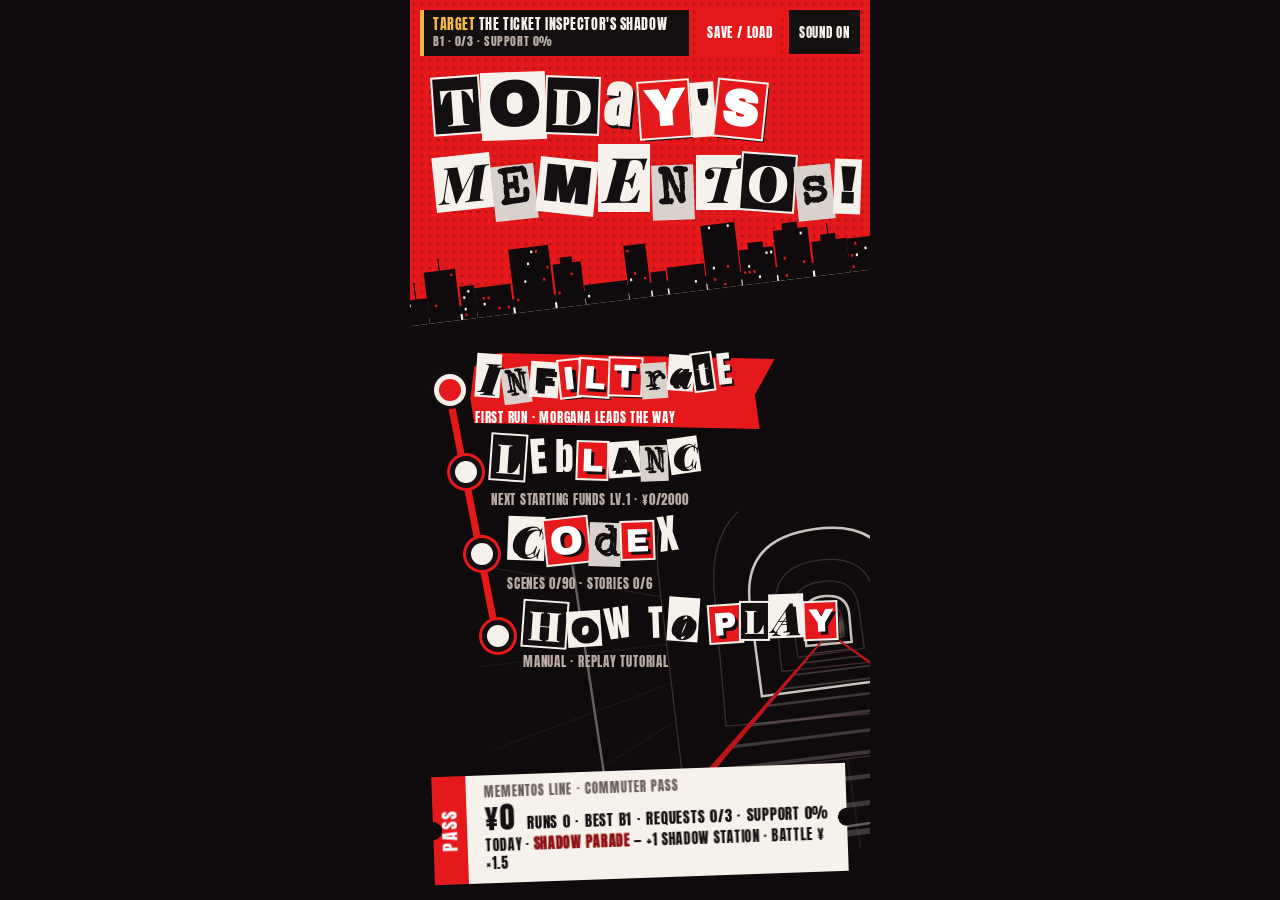
==== commit d354822d: "관문 보스 조우 대화: 보스 한 줄(자막 띠) → 동료 두 명 말풍선, 보스 3종 × 동료 10명 Co-Authored-By: Claude Opus 5.5 <noreply@anth" ====
--- a/index.html
+++ b/index.html
@@ -469,6 +469,15 @@
  {n:'검표원의 그림자',hp:250,atk:16,weak:['주원','축복'],boss:'ticket',immune:1,d:'상태이상 저항 · 무임승차 적발 · 펀치 압박 · 검표 선언(깨진 정기권)'},
  {n:'분실물 보관소의 주인',hp:300,atk:15,weak:['염동','핵열'],boss:'lost',d:'압수(템 2턴 봉인, 약점 DOWN이면 해제) · 반사 유리벽 · 분실물 폭격'},
  {n:'거두는 자 — 최심부',hp:480,atk:19,weak:'rot',boss:'final',fin:1,d:'의뢰 3 · 약점이 매 턴 바뀜 · 두 번 행동 · 컨센트레이트 → 메기도라온'}];
+/* 관문 보스 조우 대화: 보스 한 줄(띠) → 앞줄 동료 → 다른 동료 (말풍선, 전투는 멈추지 않음) */
+const BOSS_TALK={
+ ticket:{b:'「승차권을 확인하겠습니다. 무임승차는… 처벌 대상입니다.」',p:{joker:'표라면 여기 있다. 예고장으로.',mona:'어이, 우린 괴도라고! 표 같은 건 필요 없어!',ryuji:'검사는 무슨! 한 방 먹여 주마!',ann:'규칙 핑계로 사람 괴롭히는 거, 딱 질색이야.',yusuke:'규율에 갇힌 그림자인가… 그 표정, 화폭에 담고 싶군.',makoto:'규칙은 사람을 지키라고 있는 거야. 당신은 거꾸로 쓰고 있어.',futaba:'탑승 기록 해킹 완료~ 제일 수상한 건 너던데?',haru:'정중하게 부탁드릴게요. 길을 비켜 주세요.',akechi:'검표라면 제 쪽이 전문이죠. 당신 죄부터 확인해 볼까요.',kasumi:'규칙은 지키되, 부당한 건 따르지 않겠어요!'}},
+ lost:{b:'「흥정은 끝났다. 이제 너희 것도 압수다.」',p:{joker:'돌려받으러 왔다. 전부.',mona:'남의 물건 쌓아 두는 놈한텐 괴도가 딱이지!',ryuji:'도둑이 도둑맞는 기분, 알려 주지!',ann:'잃어버린 사람 마음은 생각도 안 하는 거야?',yusuke:'수집도 애정이 있어야 예술이다. 네 건 그냥 탐욕이야.',makoto:'압수할 권한은 당신한테 없어.',futaba:'목록 다 뽑아 놨어. 하나도 빠짐없이 돌려받을 거야!',haru:'주인 없는 물건은 없어요. 다들 기다리고 있을 거예요.',akechi:'증거품 보관은 경찰 몫입니다. 넘겨주시죠.',kasumi:'누군가에겐 소중한 물건이에요. 돌려주세요!'}},
+ final:{b:'「…여기까지 내려온 승객은 오랜만이군. 종점이다.」',p:{joker:'종점이 아니야. 여기서 갈아탄다.',mona:'여기까지 왔으면 끝까지 간다, 다들!',ryuji:'최심부든 뭐든, 쫄 이유 없다고!',ann:'무섭지 않다면 거짓말이지만… 같이라면 괜찮아.',yusuke:'이 어둠조차 한 폭의 그림이 되겠군.',makoto:'다들 집중해. 패턴부터 읽자.',futaba:'약점이 계속 바뀌어! 내가 실시간으로 불러 줄게!',haru:'여기서 멈추면 지금까지 걸어온 길이 아까워요.',akechi:'드디어 몸통이군요. 망설일 이유는 없죠.',kasumi:'끝까지 같이 가요. 한 걸음도 물러서지 않을게요!'}}};
+function bossTalk(f){const T=BOSS_TALK[f.boss];if(!T)return false;band(`<b>${esc(f.n)}</b> ${esc(T.b)}`,'red',3600);log(`${f.n} ${T.b}`);
+ const al=[...alive()].sort((a,b)=>a.row-b.row),a=al[0],b=al.find(m=>m!==a);
+ setTimeout(()=>{if(G.battle&&a){say(a.id,T.p[a.id]||'간다!',null,2600,true);render()}},1100);
+ setTimeout(()=>{if(G.battle&&b){say(b.id,T.p[b.id]||'따라간다!',null,2600,true);render()}},2700);return true}
 /* 의뢰 사다리 (괴도 채널): 관문 보스 = 의뢰 대상. 지지율 0 → 35 → 70 → 100 */
 const QUESTS=[
  {n:'검표원의 그림자 개심',en:"THE TICKET INSPECTOR'S SHADOW",fl:0,sup:35,ctx:'승객들의 기억을 「무임승차」로 몰아 빼앗는 B1의 지배자.',next:'B2 선로 발견 — 모나 버스 Lv.2 개조가 필요하다',y:1500},
@@ -960,7 +969,7 @@
  if(cnt('navi')){for(const f of foes)if(f.weak&&f.weak!=='rot'){f.seen=1;SV.weak[f.n]=1}save();log('내비의 코어: 적 전원의 약점이 드러났다!');glow('navi')}
  const ln=cnt('lens')*mul();for(let i=0;i<ln;i++){const f=foes.find(x=>x.weak&&x.weak!=='rot'&&!SV.weak[x.n]&&!x.seen);if(f){f.seen=1;SV.weak[f.n]=1;save();log(`분석 렌즈: ${f.n}의 약점은 ${[].concat(f.weak).join('·')}!`);glow('lens')}}
  log(kind==='boss'?`관문 — ${foes[0].n}! (${bossOf(G.fl).d})`:kind==='reaper'?`쇠사슬 소리와 함께 거두는 자가 나타났다! (${REAPER.d}) 이길 자신이 없으면 귀환하십시오.`:kind==='ambush'?'기습이다! 섀도들이 먼저 덮쳤다!':'섀도가 앞을 가로막았다!');
- say(pick(alive()).id,'enemy');newRound(kind==='ambush')}
+ if(!(kind==='boss'&&bossTalk(foes[0])))say(pick(alive()).id,'enemy');newRound(kind==='ambush')}
 function mk(F,hs,as,key){hs*=DF().fhp||1;return {key,fin:F.fin,n:F.n,hp:Math.round(F.hp*hs),max:Math.round(F.hp*hs),atk:Math.round(F.atk*as),weak:F.weak,res:F.res,boss:F.boss,reap:F.reap,immune:F.immune,tier:F.tier,row:F.row||1,evade:F.evade||0,evPhys:F.evPhys||0,p:F.p||[],pi:0,turns:0,down:false}}
 const foeRow=f=>foeAlive().indexOf(f)+1;/* 살아 있는 적 중 앞에서 몇 번째 */
 const isMelee=s=>!s.type&&s.el==='물리'&&!s.all;
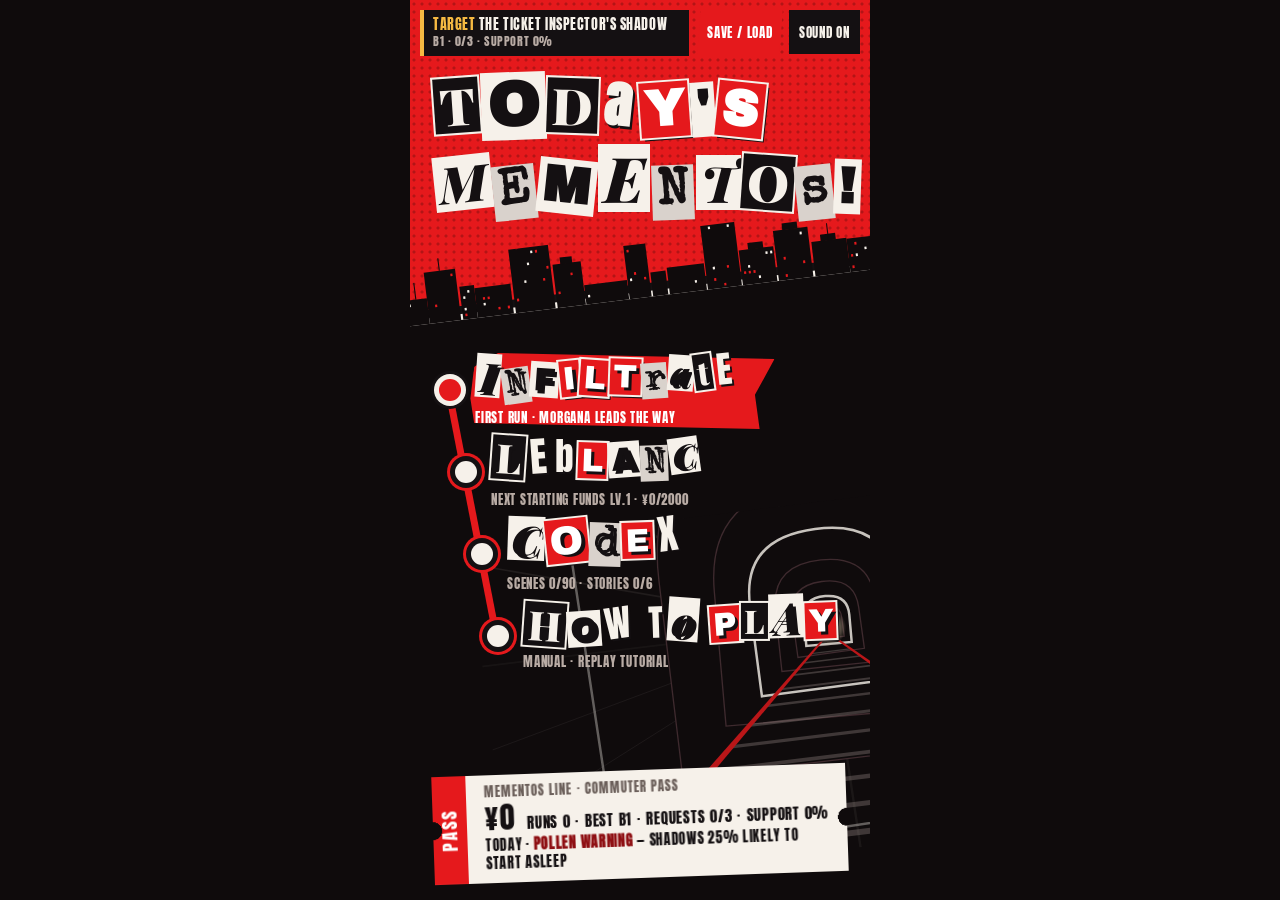
==== commit 5844db6e: "BREAK!: 큰 예고를 DOWN으로 끊으면 연출 + 모으던 힘 흩어짐 · 각성 스킬 1초 컷인(사선 띠 + 큰 도트) Co-Authored-By: Claude Opus 5.5 <" ====
--- a/index.html
+++ b/index.html
@@ -291,6 +291,19 @@
 .shopb{font-style:normal;font:400 12px var(--en);background:var(--red);color:#fff;padding:1px 6px;letter-spacing:.05em;animation:pulse 1.2s infinite}
 .tog .dot{display:inline-block;width:8px;height:8px;border-radius:50%;background:var(--red);margin-left:5px;vertical-align:middle}.scg{display:grid;grid-template-columns:1fr 1fr;gap:4px}.scc{background:var(--p2);padding:7px 8px;min-width:0}.scc small{display:block;font:11px/1.2 var(--en);color:var(--mut);letter-spacing:.04em}.scc b{display:block;font-size:13px;line-height:1.25;word-break:keep-all;margin-top:2px}.sce{display:flex;flex-wrap:wrap;gap:3px;margin-top:5px}.sce .nx{display:inline-block;width:9px;height:9px;background:#3a2a2e}.sce .tog{padding:3px 6px;font-size:11px;min-height:0}
 .pk.awk{border-left-color:var(--c)}.pk.awk.on{background:#221a1e}.pk.awk .pxi{width:30px;height:auto;image-rendering:pixelated}.awb{font-style:normal;font-size:10px;padding:0 4px;background:var(--gold);color:#141012;vertical-align:1px}.fx b.awk{font:400 clamp(30px,9vw,46px)/1 var(--hd);color:#fff;background:#141012;padding:8px 16px;box-shadow:6px 6px 0 var(--red);transform:rotate(-4deg)}
+.brkc,.stage>.brkc{position:absolute;left:0;right:0;top:12%;z-index:7;pointer-events:none;text-align:center;animation:brk .88s ease-out both}.brkc b{display:inline-block;font:400 clamp(34px,10vw,52px)/1 var(--hd);color:var(--red);background:#fff;padding:4px 14px 6px;box-shadow:5px 5px 0 #141012;transform:rotate(-5deg)}.brkc small{display:block;margin-top:6px;font:12px/1.2 var(--kr);color:#fff;text-shadow:1px 1px 0 #000}
+@keyframes brk{0%{transform:scale(2.2);opacity:0}16%{transform:scale(1);opacity:1}82%{opacity:1}100%{transform:scale(1.04);opacity:0}}
+.awkc,.stage>.awkc{position:absolute;inset:0;z-index:6;pointer-events:none;overflow:hidden;animation:awkF 1.1s linear both}
+.awkc i{position:absolute;left:-10%;right:-10%;top:30%;height:42%;background:var(--c);transform:skewY(-7deg);box-shadow:0 0 0 4px #141012,0 0 0 7px #fff;animation:awkB 1.1s cubic-bezier(.2,.8,.2,1) both}
+.awkc img{position:absolute;left:6%;bottom:14%;height:64%;image-rendering:pixelated;filter:drop-shadow(4px 4px 0 #141012);animation:awkI 1.1s cubic-bezier(.2,.8,.2,1) both}
+.awkc span{position:absolute;right:5%;top:38%;text-align:right;color:#141012;animation:awkT 1.1s cubic-bezier(.2,.8,.2,1) both}
+.awkc small{display:block;font:400 12px/1 var(--en);letter-spacing:.12em}
+.awkc b{display:block;font:400 clamp(26px,8vw,40px)/1.05 var(--hd);color:#fff;-webkit-text-stroke:1px #141012;text-shadow:3px 3px 0 #141012}
+@keyframes awkF{0%,88%{opacity:1}100%{opacity:0}}
+@keyframes awkB{0%{transform:translateX(-110%) skewY(-7deg)}22%{transform:translateX(0) skewY(-7deg)}}
+@keyframes awkI{0%{transform:translateX(-140%)}26%{transform:translateX(0)}80%{transform:translateX(6%)}100%{transform:translateX(10%)}}
+@keyframes awkT{0%{transform:translateX(140%)}30%{transform:translateX(0)}100%{transform:translateX(-4%)}}
+@media (prefers-reduced-motion:reduce){.awkc,.awkc *{animation:none!important}}
 .bctl{min-height:330px}.pk.pack .pkic{display:flex;gap:2px}.pk.pack .pkic .pxi{width:26px;height:26px}
 .tabs{gap:4px}.tabs .tog{flex:1;min-width:0;padding:9px 2px;position:relative;white-space:nowrap;font-size:13px}.tabs .tog .dot{position:absolute;top:4px;right:4px;margin:0}
 .card.sub{border-color:var(--gold)}.card.sub .en{color:var(--gold);font-size:13px;letter-spacing:.06em;margin-right:4px}
@@ -997,7 +1010,7 @@
  if(cnt('cell')){B.mag=(B.mag||0)+up('cell',.12,.18);glow('cell')}
  if(s.sp)for(let k=0;k<cnt('battery');k++)if(chance(.3)){m.sp=Math.min(m.msp,m.sp+s.sp);log('배터리 팩: SP 환급');glow('battery');break}
  const bat=B.extra&&B.extra.baton;B.lastBat=bat?B.extra:null;B.extra=null;const f=target();
- if(s.awk){flash(s.n,'awk');fxPlay('charge',unitSel(m.id),{foot:true});await sleep(520)}
+ if(s.awk){ui.awk={id:m.id,n:s.n,at:Date.now()};render();setTimeout(render,1120);fxPlay('charge',unitSel(m.id),{foot:true});await sleep(820)}
  if(s.type){act(m.id,'cast',520);/* 보조 스킬 */
   if(s.type==='healAll'){for(const t of alive())healU(t,s.pow);{const al=[...alive()].sort((a,b)=>a.row-b.row),mid=al[Math.floor(al.length/2)];if(mid)fxPlay('heal',unitSel(mid.id),{foot:true})}say(m.id,'support');log(`${m.c.name}의 ${s.n}: 전원 HP +${s.pow}`);if(s.back)await shift(m,1)}
   else if(s.type==='command'){fxPlay('charge',unitSel(m.id),{foot:true});log(`${m.c.name}의 ${s.n}: 이번 전투 공격력 +15%`);B.atk+=.15;await shift(m,-1)}
@@ -1044,7 +1057,7 @@
  f.hp=Math.max(0,f.hp-d);ui.src=`${m.c.name} · ${sn}${w?(cr?' (크리)':' (약점)'):tech?' (테크니컬)':''}`;pop('f'+B.foes.indexOf(f),String(d),w?'w':'');ui.src=null;G.stats.best=Math.max(G.stats.best,d);sfx(w?'weak':'hit');
  {const fi=B.foes.indexOf(f),fs=foeSel(fi);fxPlay(EL_FX[el]||'slash',fs);fxPlay(w?'crit':'spark',fs,{stop:w?.7:null});if(f.hp<=0)setTimeout(()=>fxPlay('poof',fs,{foot:true}),120)}
  if(w||tech){ui.hs=Date.now();ui.quake=Date.now();(ui.spk||(ui.spk={}))['f'+B.foes.indexOf(f)]=Date.now();ui.cut={t:w?(cr?'CRITICAL':'WEAK'):'TECHNICAL',at:Date.now()};setTimeout(render,90);setTimeout(render,420)}
- if(tech&&!w&&f.hp>0&&!f.down){f.down=true;G.stats.tech=(G.stats.tech||0)+1;log(`TECHNICAL! ${jo(f.n,'이','가')} 쓰러졌다 (DOWN)`)}
+ if(tech&&!w&&f.hp>0&&!f.down){breakIntent(f);f.down=true;G.stats.tech=(G.stats.tech||0)+1;log(`TECHNICAL! ${jo(f.n,'이','가')} 쓰러졌다 (DOWN)`)}
  log(`${m.c.name}의 ${sn} → ${f.n} ${d}${w&&!cr?' · 약점!':''}${txt}`);
  if(w&&!cr&&f.weak&&f.weak!=='rot'&&!B.unify&&!SV.weak[f.n]){SV.weak[f.n]=1;save()}
  if(w&&!cr&&T4('마력')&&f.hp>0)f.brk=(f.brk||0)+1;
@@ -1056,7 +1069,7 @@
  if(cr){B.critN=(B.critN||0)+1;const n=cnt('tdice')?up('tdice',1,2)*mul():0;for(let k=0;k<n;k++){const fa=foeAlive();if(!fa.length)break;const x=pick(fa),xd=Math.round(d*.6);x.hp=Math.max(0,x.hp-xd);pop('f'+B.foes.indexOf(x),String(xd),'');fxFoe(x,'spark')}if(n)glow('tdice')}
  if(f.hp<=0&&cnt('vampmask')&&m.hp>0){const v=Math.round(m.max*up('vampmask',.2,.3)),gain=Math.min(v,m.max-m.hp);m.hp+=gain;if(v>gain)m.over=(m.over||0)+v-gain;pop(m.id,'+'+gain,'h');glow('vampmask')}
  if(w&&f.boss==='lost'&&B.sealed.length){B.sealed=[];B.sealT={};log('약점을 찔리자 보관함이 열렸다! 봉인 해제')}
- if(w&&!f.down&&f.hp>0){f.down=true;if(cnt('chip')){B.vuln+=.15*cnt('chip');glow('chip')}return true}
+ if(w&&!f.down&&f.hp>0){breakIntent(f);f.down=true;if(cnt('chip')){B.vuln+=.15*cnt('chip');glow('chip')}return true}
  return false}
 async function shift(m,dir){const r=m.row+dir;if(r<1||r>3)return;const o=byRow(r),B=G.battle;if(o)o.row=m.row;m.row=r;
  if(B){B.combo++;
@@ -1509,7 +1522,7 @@
   top=`<div class="rt"><b>${B.kind==='boss'?((SV.q||0)===G.fl?'REQUEST TARGET':'GATE'):B.kind==='reaper'?'THE REAPER':'SHADOW'}</b>${B.round}턴</div>`}
  else{const t=G.map.T[G.at];top=`<div class="rt"><b>${ui.screen==='event'&&G.ev?esc(G.ev.t):ui.screen==='floor'?'GATE CLEARED':ROOM[t].n}</b></div>`}
  const walk=ui.walk&&now-ui.walk<900&&now>=ui.walk,cls=`f${zoneOf(G.fl)} ${G.fl>=3?'deepz':''} ${B?'bat':''} ${walk?'walk':''} ${ui.quake&&now-ui.quake<400?'quake':''} ${ui.hs&&now-ui.hs<80?'hstop':''} ${ui.ao&&now-ui.ao<700?'aoflash':''}`;
- return `<section class="stage ${cls}">${top}${ui.freeMv&&now-ui.freeMv<1400?`<div class="fmv"><b>무료 이동!</b> 턴 유지${actor()?` — 지금은 ${actor().c.name} 차례`:''}</div>`:''}<div class="side pt">${party}</div><div class="side en">${right}</div>${ui.fx?`<div class="fx"><b class="${ui.fx.c} ${['1 MORE','WEAK','CRITICAL','ALL-OUT ATTACK','SHOWTIME'].includes(ui.fx.t)?'slash':''}">${esc(ui.fx.t)}</b></div>`:''}${ui.cut&&now-ui.cut.at<300&&!ui.fx?`<div class="fx"><b class="slash cut">${esc(ui.cut.t)}</b></div>`:''}${vCombo(now)}</section>`}
+ return `<section class="stage ${cls}">${top}${ui.freeMv&&now-ui.freeMv<1400?`<div class="fmv"><b>무료 이동!</b> 턴 유지${actor()?` — 지금은 ${actor().c.name} 차례`:''}</div>`:''}<div class="side pt">${party}</div><div class="side en">${right}</div>${ui.fx?`<div class="fx"><b class="${ui.fx.c} ${['1 MORE','WEAK','CRITICAL','ALL-OUT ATTACK','SHOWTIME'].includes(ui.fx.t)?'slash':''}">${esc(ui.fx.t)}</b></div>`:''}${ui.cut&&now-ui.cut.at<300&&!ui.fx?`<div class="fx"><b class="slash cut">${esc(ui.cut.t)}</b></div>`:''}${ui.brk&&now-ui.brk.at<880?`<div class="brkc"><b>BREAK!</b><small>${esc(ui.brk.n)} 저지</small></div>`:''}${ui.awk&&now-ui.awk.at<1100?vAwk():''}${vCombo(now)}</section>`}
 function vParty(){return `<div class="party">${G.party.map(m=>`<div class="pc" style="--c:${m.c.col}"><b>${m.c.code}</b><div class="bar"><i class="${m.hp<m.max*.35?'lo':''}" style="width:${m.hp/m.max*100}%"></i></div><div class="bar s"><i style="width:${m.sp/m.msp*100}%"></i></div><div class="nu">HP ${m.hp} · SP ${m.sp}</div></div>`).join('')}</div>`}
 function vSlots(){const now=Date.now(),B=G.battle,bench=ui.screen==='bench',n=Math.max(6,Math.ceil((G.items.length+1)/6)*6);/* 늘 빈칸이 남는다: 가방은 차면 한 줄씩 늘어남 */
  return `<div class="slots" aria-label="템 ${G.items.length}개">${Array.from({length:n},(_,i)=>{const id=G.items[i],I=id&&IT(id);if(!I)return `<div class="slot"></div>`;
@@ -1542,6 +1555,11 @@
   const lethal=d>0&&(who.length?who:alive()).some(m=>m.hp+(m.shield||0)<=d*1.15)&&(tg!=='rnd'||alive().some(m=>m.hp+(m.shield||0)<=d*1.15));
   out.push({a,ic:M[0],t:M[1],d,who,lethal})}
  return {acts:out}}
+/* BREAK!: 큰 예고(치명 · 메기도라온 준비 · 검표 선언 · 압수 · 보스)를 DOWN으로 끊으면 연출 + 모은 기도 날아감 */
+function breakIntent(f){const I=foeIntent(f);if(!I||I.skip)return;const big=I.acts.some(x=>x.lethal||['megido','conc','declare','seize','call','steal'].includes(x.a))||f.boss||f.reap||f.fin;if(!big)return;
+ const nm=I.acts.map(x=>x.t).join(' › ');if(f.charge){f.charge=0;log(`${f.n}이 모으던 힘이 흩어졌다!`)}G.stats.brk=(G.stats.brk||0)+1;log(`BREAK! ${f.n}의 「${nm}」을 끊었다`);
+ setTimeout(()=>{if(!G.battle)return;ui.brk={at:Date.now(),n:nm};fxFoe(f,'parry');sfx('finish');render();setTimeout(render,900)},260)}
+function vAwk(){const c=CH[ui.awk.id];return `<div class="awkc" style="--c:${c.col}"><i></i><img src="${IMG}sprites/${ui.awk.id}.png" alt=""><span><small>${c.code} · AWAKEN</small><b>${esc(ui.awk.n)}</b></span></div>`}
 function vIntent(f){const I=foeIntent(f);if(!I)return '';if(I.skip)return `<span class="int zz" title="${esc(I.skip)}">💤</span>`;
  return `<span class="int ${I.acts.some(x=>x.lethal)?'lethal':''}" title="${esc(I.acts.map(x=>x.t+(x.d?' '+x.d:'')).join(' → '))}">${I.acts.map(x=>`${x.ic}${x.d?`<b>${x.d}</b>`:''}`).join('<i>›</i>')}</span>`}
 function vIntentLn(f){const I=foeIntent(f);if(!I)return '';if(I.skip)return `<div class="intln"><i>다음</i>${esc(I.skip)}</div>`;
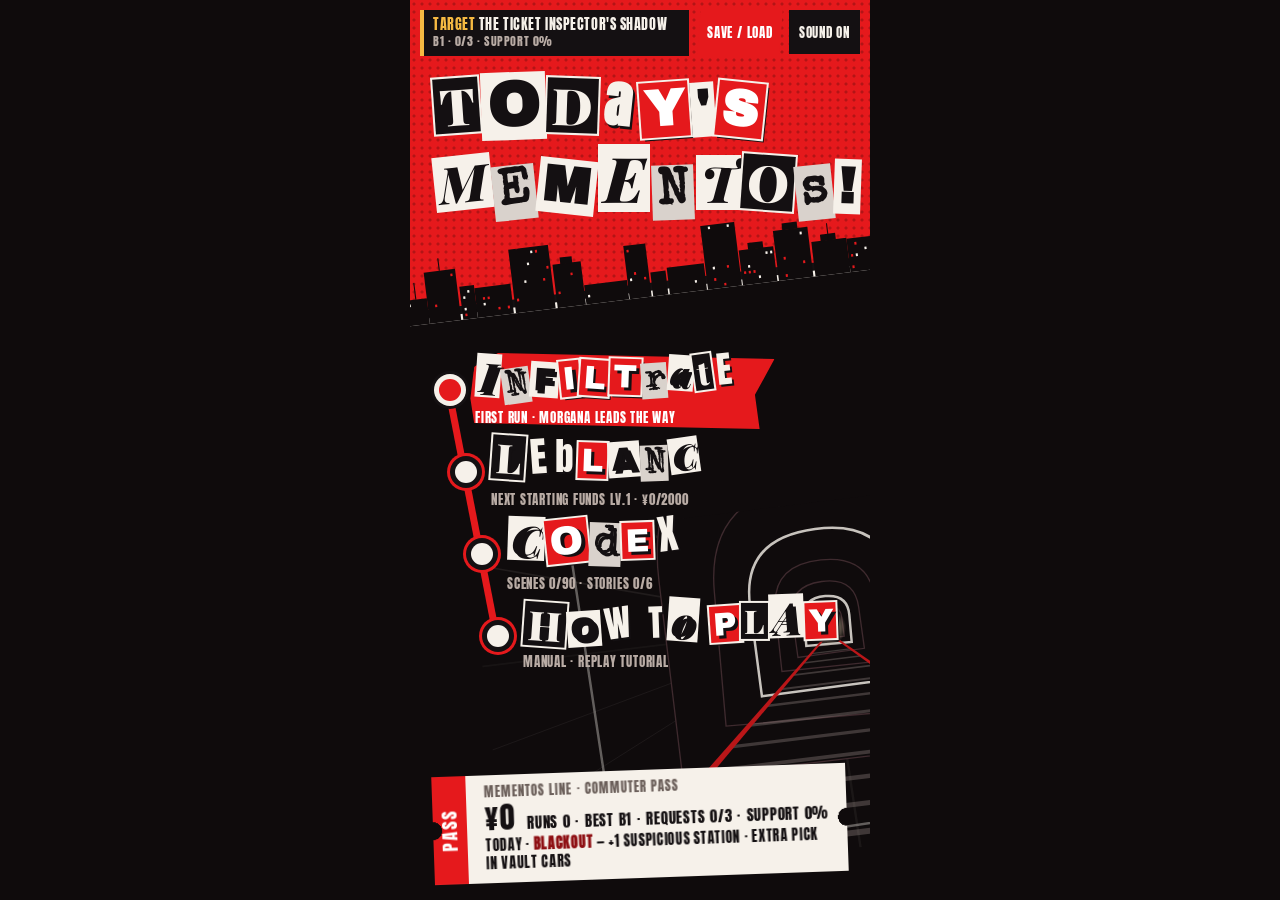
==== commit d46f23b5: "각인 S급 합성식: 같은 각인 4세트로 출장소 합성 시 그 각인 전용 S급(5종)이 후보 첫 칸에 · 작업대 안내 · 아이콘 5개 Co-Authored-By: Claude Opus" ====
--- a/index.html
+++ b/index.html
@@ -589,7 +589,14 @@
  satanael:{n:'사타나엘의 탄환',ic:'🔥',r:'폭발',ax:'공용',rift:1,d:'모든 공격이 내성·방어·경감을 무시하고 무조건 2연타 (2개: 3연타)'},
  blank:{n:'벨벳 룸의 백지수표',ic:'🧾',r:'폭발',ax:'공용',rift:1,d:'출장소의 템·휴식·진열 바꾸기가 전부 ¥0 + 섀도 전투 보상을 한 번 더 고른다'},
  glassshoe:{n:'유리의 구두',ic:'👠',r:'폭발',ax:'공용',rift:1,d:'약점이 아니어도 매 턴 각자의 첫 공격 스킬이 1 MORE (2개: 첫 2번)'},
- fate:{n:'운명의 모래시계',ic:'⌛',r:'폭발',ax:'공용',rift:1,d:'전투 시작 시 관문 포함 적 전체의 현재 HP 50% 삭감 (2개: 60%)'}};
+ fate:{n:'운명의 모래시계',ic:'⌛',r:'폭발',ax:'공용',rift:1,d:'전투 시작 시 관문 포함 적 전체의 현재 HP 50% 삭감 (2개: 60%)'},
+ /* 각인 S급: 같은 각인 4세트를 맞춘 채 출장소에서 합성하면 그 각인의 S급이 합성 후보 첫 칸에 뜬다 (거울 던전식 키워드 합성) */
+ bloodcrown:{n:'피의 대관식',ic:'👑',r:'폭발',ax:'왜곡',rift:1,tagS:'자해',d:'잃은 HP 1%당 그 사람 피해 +1.5%'},
+ grail:{n:'불멸의 성배',ic:'🏆',r:'폭발',ax:'공용',rift:1,tagS:'재생',d:'매 턴 시작 전원 실드 +12 · [재생] 4세트 고정 피해 ×2'},
+ drum:{n:'무한 회전 탄창',ic:'🥁',r:'폭발',ax:'공용',rift:1,tagS:'연타',d:'모든 공격 스킬이 한 번 더 때린다'},
+ stone:{n:'현자의 돌',ic:'💠',r:'폭발',ax:'약점',rift:1,tagS:'마력',d:'스킬 SP 소모 절반 · 약점을 찌르면 SP +5'},
+ engine:{n:'황금 기관차',ic:'🚂',r:'폭발',ax:'공용',rift:1,tagS:'탐욕',d:'가진 엔 ¥1,000당 파티 공격력 +10% · 전투 엔 +50%'}};
+const TAG_S={자해:'bloodcrown',재생:'grail',연타:'drum',마력:'stone',탐욕:'engine'};
 const up=(id,a,b)=>cnt(id)>=2||(cnt(id)>=1&&(G.plus||[]).includes(id))?b:a;/* 같은 유물 2개 이상 또는 출장소 +1 강화 */
 /* 출장소: 템 하나를 고르면 판매 · +1 강화, 둘을 고르면 합성 */
 const SELL_P={B:100,A:250,S:500},PLUS_P={B:300,A:500,S:800},canPlus=id=>/2개/.test((IT(id)||{}).d||'')&&!(G.plus||[]).includes(id)&&cnt(id)<2;/* 같은 유물 2개 이상 = +1 강화 */
@@ -615,7 +622,7 @@
  cell:'마력 연타',oclock:'마력 자해',infbat:'마력 연타',tdice:'연타 탐욕',trigger:'연타 마력',revolver:'연타 탐욕',gate:'탐욕 자해',oneway:'자해 재생',
  contract:'자해 마력',wallet:'탐욕 연타',card:'탐욕 자해',checks:'탐욕 재생',spshield:'재생 자해',censer:'마력 탐욕',hourglass:'재생 마력',rbaton:'연타 재생',flag:'재생 연타',
  bloodoath:'자해 연타',regen:'재생 마력',steelheart:'재생 자해',perfect:'재생 연타',transfuse:'재생 탐욕',phoenix:'자해 재생',glasscannon:'자해 마력',coil:'자해 마력',fang:'연타 재생',miser:'탐욕 재생',
- satanael:'연타 자해',blank:'탐욕 재생',glassshoe:'마력 연타',fate:'자해 마력',
+ satanael:'연타 자해',blank:'탐욕 재생',glassshoe:'마력 연타',fate:'자해 마력',bloodcrown:'자해 재생',grail:'재생 마력',drum:'연타 탐욕',stone:'마력 자해',engine:'탐욕 연타',
  sboots:'연타 탐욕',rails:'연타 마력',gaunt:'마력 연타',navi:'마력 탐욕',gold:'연타 탐욕',choker:'자해 재생'};
  for(const [k,v] of Object.entries(T)){const I=ITEMS[k]||EVO[k];if(I)I.tg=v.split(' ')}
  /* 표에 등급이 적힌 템은 그 등급 (나머지는 역할 기준) */
@@ -883,7 +890,7 @@
 const hpR=m=>m.hp/m.max;
 function memMul(m){const B=G.battle,base=cnt('badge')?Math.min(...alive().map(hpR)):hpR(m);
  let k=1+.12*Math.floor((1-base)*10)*cnt('thorn');if(hpR(m)<=.4)k*=Math.pow(1.8,cnt('valve'));
- k*=1+.6*cnt('fuse');k*=1+.35*riskN()*cnt('contra');if(T2('자해')&&hpR(m)<=.6)k*=1.35;if(m.row===1)k*=Math.pow(1.5,cnt('cuffs'))*(cnt('oneway')?up('oneway',1.8,2.2):1);if(B)k*=1+(B.rev||0);return k}
+ k*=1+.6*cnt('fuse');k*=1+.35*riskN()*cnt('contra');if(T2('자해')&&hpR(m)<=.6)k*=1.35;if(cnt('bloodcrown'))k*=1+1.5*(1-hpR(m));if(m.row===1)k*=Math.pow(1.5,cnt('cuffs'))*(cnt('oneway')?up('oneway',1.8,2.2):1);if(B)k*=1+(B.rev||0);return k}
 const maskOn=m=>cnt('mask')&&hpR(m)<=.3;
 const byRow=r=>G.party.find(m=>m.row===r);
 /* ============ 수상한 역 · 금고 차량 (기벽 + 지휘 개입, 조합 사건) ============ */
@@ -944,7 +951,9 @@
 function benchPlus(){const i=ui.bsel[0],id=G.items[i];if(ui.bsel.length!==1||!id||!canPlus(id))return;const p=Math.round(PLUS_P[tier(id)]*dsc()/10)*10;if(G.yen<p)return;G.yen-=p;spendShop(p);(G.plus||(G.plus=[])).push(id);ui.bsel=[];log(`출장소: ${IT(id).n} +1 강화 (-¥${p})`);glow(id);flash('+1','g');render()}
 function benchToggle(i){if(!G.items[i])return;const s=ui.bsel;const j=s.indexOf(i);if(j>=0)s.splice(j,1);else if(s.length<2)s.push(i);render()}
 function synth(){const s=ui.bsel;if(s.length!==2||G.benchUsed)return;const ax=s.map(i=>IT(G.items[i]).ax);log(`출장소 합성: ${s.map(i=>IT(G.items[i]).n).join(' + ')} → ?`);
- G.items=G.items.filter((_,i)=>!s.includes(i));glassSync();G.benchUsed=true;ui.bsel=[];G.stats.evo++;G.fuseN=(G.fuseN||0)+1;if(G.fuseN>=2)achGet('regular');offer('벨벳 룸에서 새로 짜 맞춘 것',1,'evo',ax)}
+ const sx=Object.keys(TAG_S).filter(t=>T4(t)&&!G.items.includes(TAG_S[t])).map(t=>TAG_S[t]);
+ G.items=G.items.filter((_,i)=>!s.includes(i));glassSync();G.benchUsed=true;ui.bsel=[];G.stats.evo++;G.fuseN=(G.fuseN||0)+1;if(G.fuseN>=2)achGet('regular');offer('벨벳 룸에서 새로 짜 맞춘 것',1,'evo',ax);
+ if(sx.length&&G.pick){sx.slice(0,2).forEach((id,i)=>{G.pick.ch[i]=id;G.pick.syn[i]=true});G.pick.tagS=sx.length;G.stats.tagS=(G.stats.tagS||0)+1;log(`각인 합성식: ${sx.map(id=>`[${ITEMS[id].tagS}] ${ITEMS[id].n}`).join(' · ')}이 후보에 올랐다!`);render();setTimeout(()=>{if(G.pick){flash('S RANK','g');try{fxMid('coins')}catch(e){}}},420)}}
 /* ============ 템 3지선다 (시너지 가중 드롭: 가진 템과 맞물리는 템 ×2.5) ============ */
 /* 등급 B/A/S: 기존 역할 그대로 — 발동기 B · 증폭기 A · 폭발기·진화 S. 보상 3지선다에서 가끔 한 칸이 한 등급 위로 뜬다(랭크업) */
 const TIER_OF={발동:'B',증폭:'A',폭발:'S',진화:'S'},tier=id=>(IT(id)&&IT(id).g)||(EVO[id]?'S':TIER_OF[IT(id).r]||'B'),RANKUP=.12;
@@ -994,6 +1003,7 @@
  if(cnt('bloodoath')){for(const m of alive())m.hp=Math.max(1,m.hp-5);B.atk+=up('bloodoath',.15,.22);log(`피의 서약: 전원 HP -5 · 공격력 +${Math.round(up('bloodoath',.15,.22)*100)}% 누적`);glow('bloodoath')}
  if(cnt('regen')){for(const m of alive())healU(m,up('regen',5,8));glow('regen')}
  if(cnt('steelheart')){for(const m of alive())shieldU(m,Math.round((m.max-m.hp)*up('steelheart',1,1.5)));glow('steelheart')}
+ if(cnt('grail')){for(const m of alive())m.shield=(m.shield||0)+12;glow('grail')}
  if(cnt('oneway')){const f1=byRow(1);if(f1&&f1.hp>0){shieldU(f1,15);glow('oneway')}}
  if(cnt('brink')&&!B.brinkUsed&&alive().some(m=>hpR(m)<=up('brink',.25,.4))){B.brinkT=1;log('벼랑 끝 예고장: 이번 턴 각성 스킬 SP 0');glow('brink')}else B.brinkT=0;
  if(B.round>1&&cnt('fuse')){for(const m of alive())m.hp=Math.max(1,m.hp-6*cnt('fuse'));log('도화선: 타들어 간다 — 전원 HP -6');glow('fuse')}
@@ -1003,9 +1013,9 @@
  if(enemyFirst){render();return enemyPhase()}render();autoGo()}
 function actor(){const B=G.battle;if(!B)return null;if(B.extra)return G.party.find(m=>m.id===B.extra.id);return [...alive()].sort((a,b)=>a.row-b.row).find(m=>!B.acted.has(m.id))}
 function target(){const fa=foeAlive();if(!fa.length)return null;const B=G.battle;const tz=fa.find(x=>x.taunt);if(tz){B.sel=B.foes.indexOf(tz);return tz}let f=B.foes[B.sel];if(!f||f.hp<=0){f=fa[0];B.sel=B.foes.indexOf(f)}return f}
-const ocOn=s=>cnt('oclock')&&!s.type&&!s.all&&s.el!=='물리',spOf=(m,s)=>{const B=G.battle;if(s.awk&&B&&B.brinkT&&!B.brinkUsed)return 0;const c=ocOn(s)?Math.ceil(s.sp*up('oclock',2,1.5)):s.sp;return c>0&&T2('마력')?Math.max(1,Math.ceil(c*.75)):c};
+const ocOn=s=>cnt('oclock')&&!s.type&&!s.all&&s.el!=='물리',spOf=(m,s)=>{const B=G.battle;if(s.awk&&B&&B.brinkT&&!B.brinkUsed)return 0;const c=ocOn(s)?Math.ceil(s.sp*up('oclock',2,1.5)):s.sp;const c2=c>0&&T2('마력')?Math.max(1,Math.ceil(c*.75)):c;return c2>0&&cnt('stone')?Math.max(1,Math.ceil(c2*.5)):c2};
 function canUse(m,s){return s.rows.includes(m.row)&&m.sp>=spOf(m,s)&&(!s.type||!['sleep','hack','debuff'].includes(s.type)||!!target())&&reach(s,target())}
-const powMul=bat=>{const B=G.battle,bx=bat&&B.lastBat?BOND.bat[bondOf(B.lastBat.from,B.lastBat.id).lv]+(achDone('trio')?.05:0):0;return (DF().patk||1)*(1+.3*B.relay+B.atk+(B.atkT||0)+up('checks',.04,.06)*(cnt('checks')?G.chk||0:0)+up('wallet',.08,.12)*(cnt('wallet')?Math.floor(G.yen/1000):0))*(1+B.vuln)*(bat?1.25+bx:1)*(B.round===1&&cnt('navi')?1.5:1)};
+const powMul=bat=>{const B=G.battle,bx=bat&&B.lastBat?BOND.bat[bondOf(B.lastBat.from,B.lastBat.id).lv]+(achDone('trio')?.05:0):0;return (DF().patk||1)*(1+.3*B.relay+B.atk+(B.atkT||0)+up('checks',.04,.06)*(cnt('checks')?G.chk||0:0)+up('wallet',.08,.12)*(cnt('wallet')?Math.floor(G.yen/1000):0)+(cnt('engine')?.1*Math.floor(G.yen/1000):0))*(1+B.vuln)*(bat?1.25+bx:1)*(B.round===1&&cnt('navi')?1.5:1)};
 async function useSkill(i){const B=G.battle,m=actor();if(!m||ui.busy)return;ui.autoHold=0;const s=m.c.sk[i];if(!canUse(m,s))return;ui.busy=true;const spPaid=spOf(m,s);if(s.awk&&B.brinkT&&!B.brinkUsed){B.brinkUsed=1;log('벼랑 끝 예고장: 각성 스킬 SP 0!');glow('brink')}m.sp-=spPaid;B.spT=(B.spT||0)+spPaid;if(B.spT>=50)achGet('spover');
  if(cnt('cell')){B.mag=(B.mag||0)+up('cell',.12,.18);glow('cell')}
  if(s.sp)for(let k=0;k<cnt('battery');k++)if(chance(.3)){m.sp=Math.min(m.msp,m.sp+s.sp);log('배터리 팩: SP 환급');glow('battery');break}
@@ -1034,7 +1044,7 @@
  const rb=bat&&cnt('rbaton'),cd=cnt('card')&&G.yen>=100?(G.yen-=100,glow('card'),up('card',1.6,2)):1,all=s.all||ocOn(s);if(ocOn(s))glow('oclock');
  const pw=s.pow*powMul(bat)*memMul(m)*(B.moreHit&&cnt('radio')?1+.6*cnt('radio'):1)*(s.el!=='물리'?1+(B.mag||0):1)*cd*(rb&&cnt('rbaton')>=2?1.2:1)*(cnt('perfect')&&hpR(m)>=up('perfect',1,.9)?2:1)*(cnt('glasscannon')?up('glasscannon',1.8,2.2):1);m.crit=s.crit||0;let weak=false;B.moreHit=false;
  if(cnt('perfect')&&hpR(m)>=up('perfect',1,.9))glow('perfect');if(s.sp&&cnt('coil')){m.hp=Math.max(1,m.hp-up('coil',4,2));m.crit=1;glow('coil')}
- let reps=1+(s.el==='물리'&&cnt('knuckle')&&hpR(m)<=up('knuckle',.5,.7)?1:0)+(rb?1:0)+(cnt('satanael')?up('satanael',1,2):0);if(cnt('satanael'))glow('satanael');if(reps>1)glow(rb?'rbaton':'knuckle');
+ let reps=1+(s.el==='물리'&&cnt('knuckle')&&hpR(m)<=up('knuckle',.5,.7)?1:0)+(rb?1:0)+(cnt('satanael')?up('satanael',1,2):0)+(cnt('drum')?1:0);if(cnt('satanael'))glow('satanael');if(reps>1)glow(rb?'rbaton':'knuckle');
  const once=(k=1)=>{let w=false;if(all){for(const x of foeAlive())if(hit(m,x,pw*k,s.el,s.n))w=true}
  else{const t=f&&f.hp>0?f:target();if(t&&t.hp>0){w=hit(m,t,pw*k,s.el,s.n);if(t.hp>0){if(s.dot){t.dot={v:s.dot,t:2};}if(s.stun&&!t.immune&&chance(s.stun)){t.stun=1;log(`${t.n} 기절!`)}if(s.push&&t===f){const a=B.foes,i=a.indexOf(t),j=a.findIndex((x,k)=>k>i&&x.hp>0);if(j>0){a[i]=a[j];a[j]=t;B.sel=j;log(`${jo(t.n,"을","를")} 뒤로 밀쳤다!`)}}}}}return w};
  for(let r=0;r<reps&&foeAlive().length;r++){if(r)await sleep(170);if(once(reps>1&&r===reps-1&&T2('연타')?1.5:1))weak=true}/* 연타 2세트: 마지막 타 +50% */
@@ -1066,6 +1076,7 @@
  if(w&&cnt('glove')){const i=B.foes.indexOf(f),nb=[B.foes[i-1],B.foes[i+1]].filter(x=>x&&x.hp>0),t=cnt('glove')*mul();for(let k=0;k<t;k++)for(const x of nb){const sd=Math.round(d*.5);x.hp=Math.max(0,x.hp-sd);pop('f'+B.foes.indexOf(x),String(sd),'w')}if(nb.length){log('전도성 장갑: 옆 적에게 번졌다');glow('glove')}}
  if(w&&cnt('gaunt')&&!B.unify){B.unify=el;log(`과부하 건틀릿: 이번 턴 모든 적의 약점이 ${el}!`);glow('gaunt')}
  if(w)G.stats.weak++;
+ if(w&&!cr&&cnt('stone')&&m.hp>0){m.sp=Math.min(m.msp,m.sp+5);glow('stone')}
  if(cr){B.critN=(B.critN||0)+1;const n=cnt('tdice')?up('tdice',1,2)*mul():0;for(let k=0;k<n;k++){const fa=foeAlive();if(!fa.length)break;const x=pick(fa),xd=Math.round(d*.6);x.hp=Math.max(0,x.hp-xd);pop('f'+B.foes.indexOf(x),String(xd),'');fxFoe(x,'spark')}if(n)glow('tdice')}
  if(f.hp<=0&&cnt('vampmask')&&m.hp>0){const v=Math.round(m.max*up('vampmask',.2,.3)),gain=Math.min(v,m.max-m.hp);m.hp+=gain;if(v>gain)m.over=(m.over||0)+v-gain;pop(m.id,'+'+gain,'h');glow('vampmask')}
  if(w&&f.boss==='lost'&&B.sealed.length){B.sealed=[];B.sealT={};log('약점을 찔리자 보관함이 열렸다! 봉인 해제')}
@@ -1167,7 +1178,7 @@
   case 'megido':f.charge=0;flash('MEGIDOLAON');fxPlay('megido','.side.pt',{foot:true});log('메기도라온!');for(const m of al)await strike(f,m,2.2,'메기도라온');return;
   default:return strike(f,pickT(),1)}}
 async function enemyPhase(){const B=G.battle;ui.busy=true;
- if(T4('재생')){const sh=alive().reduce((t,m)=>t+(m.shield||0),0);if(sh>0){for(const f of foeAlive()){f.hp=Math.max(0,f.hp-sh);pop('f'+B.foes.indexOf(f),String(sh),'w')}log(`각인 [재생] 4세트: 남은 실드 ${sh}만큼 적 전체 고정 피해`);render();await sleep(300);if(!foeAlive().length){ui.busy=false;checkWin();return}}}
+ if(T4('재생')){const sh=alive().reduce((t,m)=>t+(m.shield||0),0)*(cnt('grail')?2:1);if(sh>0){for(const f of foeAlive()){f.hp=Math.max(0,f.hp-sh);pop('f'+B.foes.indexOf(f),String(sh),'w')}log(`각인 [재생] 4세트: 남은 실드 ${sh}만큼 적 전체 고정 피해`);render();await sleep(300);if(!foeAlive().length){ui.busy=false;checkWin();return}}}
  if(cnt('flag')&&B.acted.size>=3){const r=up('flag',.15,.25);for(const m of alive()){m.hp=Math.min(m.max,m.hp+Math.round(m.max*r));m.sp=Math.min(m.msp,m.sp+Math.round(m.msp*r))}B.flagNext=up('flag',.4,.6);log(`괴도단의 깃발: 셋 모두 행동 — 전원 HP·SP ${r*100}% 회복!`);glow('flag')}
  if(cnt('hourglass')){const sh=alive().reduce((t,m)=>t+(m.shield||0),0);if(sh>0){for(const m of G.party)m.shield=0;const d=Math.round(sh*up('hourglass',2,3));for(const f of foeAlive()){f.hp=Math.max(0,f.hp-d);pop('f'+B.foes.indexOf(f),String(d),'w');fxFoe(f,'crit',{stop:.4})}log(`역전의 모래시계: 실드 ${sh}을 터뜨려 적 전체 ${d}!`);glow('hourglass');render();await sleep(400);if(!foeAlive().length){ui.busy=false;checkWin();return}}}
  if(B.foes.some(f=>f.hp>0&&f.key==='swarm')&&B.round>0){for(const m of alive())m.sp=Math.max(0,m.sp-3)}/* 섀도 무리: 방치하면 매 턴 SP -3 */
@@ -1191,7 +1202,7 @@
  const fy=f=>f.fled?0:yk(f.tier==='e'?R(600,950):f.tier==='n'?R(350,420):0);
  const bossY={ticket:yk(2200),lost:yk(3500),final:yk(6000)},bossK=1+.5*DEEP(),cm=1+.6*Math.min(1,cnt('crack'));/* 정기권은 겹쳐도 한 번만 */
  if(B.kind==='boss')G.stats.gates=(G.stats.gates||0)+1;
- const y=Math.round((T2('탐욕')?1.3:1)*(B.kind==='boss'?Math.round((bossY[B.foes[0].boss]||2200)*bossK):B.kind==='reaper'?yk(6000):B.foes.reduce((t,f)=>t+fy(f),0)*cm)*(B.kind==='normal'||B.kind==='ambush'?(DF().byen||1)*(cnt('gate')?up('gate',2,2.5):1):1));G.yen+=y;log(`승리! +¥${y}${cm>1&&B.kind!=='boss'?' (깨진 정기권)':''}`);
+ const y=Math.round((T2('탐욕')?1.3:1)*(cnt('engine')?1.5:1)*(B.kind==='boss'?Math.round((bossY[B.foes[0].boss]||2200)*bossK):B.kind==='reaper'?yk(6000):B.foes.reduce((t,f)=>t+fy(f),0)*cm)*(B.kind==='normal'||B.kind==='ambush'?(DF().byen||1)*(cnt('gate')?up('gate',2,2.5):1):1));G.yen+=y;log(`승리! +¥${y}${cm>1&&B.kind!=='boss'?' (깨진 정기권)':''}`);
  setTimeout(()=>{const m=pick(alive());if(m)say(m.id,'win')},50);for(const m of alive())act(m.id,'hop',1000);
  G.battle=null;runSave(true,null);/* 이긴 뒤 새로고침하면 보상 고르기만 건너뜀 (전투를 다시 하지 않음) */
  if(B.kind==='boss'){(G.bossLog||(G.bossLog=[])).push({fl:G.fl+1,r:B.round,hp:Math.round(G.party.reduce((t,m)=>t+Math.max(0,m.hp)/m.max,0)/3*100),ko:G.party.filter(m=>m.hp<=0).length});{const al=G.party.filter(m=>m.hp>0);if(G.fl===0)achGet('first');if(G.fl===1)achGet('lostfound');if(G.fl===2){achGet('deepest');achGet('reaper3')}
@@ -1592,7 +1603,7 @@
  return `<div class="dlg"><span class="who">VELVET ROOM</span><p>"어서 오시게, 손님." · <b>¥${G.yen}</b></p></div>
  <div class="pick">${S_.ch.map((id,i)=>{const I=IT(id),p=shopPrice(id),sold=S_.sold.includes(i);return `<button class="pk ${I.risk?'risk':''}" data-a="buy:${i}" ${sold||G.yen<p?'disabled':''}><span class="ic">${I.ic}</span><span style="flex:1"><b>${I.n}</b><span class="tg">${I.r}</span><span class="tg">${I.ax}</span>${cnt(id)?`<span class="tg">×${cnt(id)+1}</span>`:''}<small>${I.d}${I.risk?` · <b class="rk">대가: ${I.risk}</b>`:''}</small></span><b class="price">${sold?'SOLD':'¥'+p}</b></button>`}).join('')}</div>
  <div class="row2" style="flex-wrap:wrap;gap:6px"><button class="tog" data-a="shopheal" ${S_.healed||G.yen<healP()?'disabled':''}>휴식 ¥${healP()} · HP 30% · SP +15</button><button class="tog" data-a="shoprr" ${G.yen<rrP()?'disabled':''}>진열 바꾸기 ¥${rrP()}</button></div>
- <div class="dlg"><span class="who">WORKBENCH</span><p>위 템 칸에서 <b>1개</b>를 고르면 판매 · +1 강화, <b>2개</b>를 고르면 진화 템 합성${G.benchUsed?' (합성은 이번 출장소에서 완료)':''}</p>${s.length===1?(()=>{const id=G.items[s[0]],T=tier(id),sp=SELL_P[T]||100,pp=Math.round(PLUS_P[T]*dsc()/10)*10;return `<p class="tip">${IT(id).ic} <b>${IT(id).n}</b> ${T}등급${(G.plus||[]).includes(id)||cnt(id)>=2?' · 이미 +1':''}</p><div class="row2"><button class="ab" data-a="bsell"><b>판매</b><small>+¥${sp}</small></button><button class="ab" data-a="bplus" ${canPlus(id)&&G.yen>=pp?'':'disabled'}><b>+1 강화</b><small>${canPlus(id)?`¥${pp} · 2개 가진 효과`:/2개/.test(IT(id).d)?'이미 강화됨':'강화 효과 없는 템'}</small></button></div>`})():''}${!G.benchUsed&&s.length===2?`<p class="tip">넣을 것: ${s.map(i=>IT(G.items[i]).n).join(' + ')}</p>`:''}</div>
+ <div class="dlg"><span class="who">WORKBENCH</span><p>위 템 칸에서 <b>1개</b>를 고르면 판매 · +1 강화, <b>2개</b>를 고르면 진화 템 합성${G.benchUsed?' (합성은 이번 출장소에서 완료)':''}</p>${(()=>{const L=Object.keys(TAG_S).filter(t=>T4(t)&&!G.items.includes(TAG_S[t]));return L.length&&!G.benchUsed?`<p class="tip tags">${L.map(t=>`${tagChip(t)} 4세트 → 합성하면 <b>${ITEMS[TAG_S[t]].n}</b>(S)이 후보에`).join('<br>')}</p>`:''})()}${s.length===1?(()=>{const id=G.items[s[0]],T=tier(id),sp=SELL_P[T]||100,pp=Math.round(PLUS_P[T]*dsc()/10)*10;return `<p class="tip">${IT(id).ic} <b>${IT(id).n}</b> ${T}등급${(G.plus||[]).includes(id)||cnt(id)>=2?' · 이미 +1':''}</p><div class="row2"><button class="ab" data-a="bsell"><b>판매</b><small>+¥${sp}</small></button><button class="ab" data-a="bplus" ${canPlus(id)&&G.yen>=pp?'':'disabled'}><b>+1 강화</b><small>${canPlus(id)?`¥${pp} · 2개 가진 효과`:/2개/.test(IT(id).d)?'이미 강화됨':'강화 효과 없는 템'}</small></button></div>`})():''}${!G.benchUsed&&s.length===2?`<p class="tip">넣을 것: ${s.map(i=>IT(G.items[i]).n).join(' + ')}</p>`:''}</div>
  <div class="row2">${G.benchUsed?'':`<button class="go" data-a="synth" ${s.length===2?'':'disabled'}>FUSE</button>`}<button class="go sub" data-a="leave">LEAVE</button></div>`}
 function vFloor(){const n=G.fl+1,ok=canDescend();return `<div class="dlg"><span class="who">B${n} CLEAR</span>${G.deal==='give'&&G.fl===n-1?'<p class="tip">보물을 내주고 지나왔다 — 의뢰 2는 다음 판에</p>':''}${G.questNew===n?`<p style="color:var(--gold)"><b>의뢰 ${n} 완료!</b> 괴도 채널 지지율 ${QUESTS[n-1].sup}% · 보상 <b>+¥${QUESTS[n-1].y.toLocaleString()}</b> (르블랑 지갑으로)</p><p class="tip">${esc(questGuide().t)}</p>`:''}<p>${ok?`<b>B${n+1} ${FLR(n).n}</b> — 더 세지고 보상도 커짐<br><small>내려가면 HP 30% · SP 50% 회복 · <b>최대 HP +10% · 받는 피해 -5%</b>(누적 최대 -40%) · 경계도 -${riskDrop()} (지금 ${G.risk} → ${Math.max(0,G.risk-riskDrop())}, 다음 층으로 이어짐) · 전멸하면 엔 절반</small>`:`<b>B${n+1} 선로가 막혀 있다</b> — 모나 버스 Lv.${n+1} 필요 (¥${UPG.bus.cost[n-1]})`}</p></div>
  ${n>=3?`<p class="tip">∞ <b>무한 모드</b> — 심층은 한 층마다 적이 세지고, 관문마다 <b>심층 보너스</b>(상한과 따로)가 쌓입니다. 전멸하면 심층 보너스는 사라집니다.${G.deepBonus?` 지금 <b>+¥${G.deepBonus}</b>`:''} · 최고 기록 B${Math.max(SV.deep||0,n)}</p>`:''}<div class="row2"><button class="go ${ok?'sub':''}" data-a="ret">${n>=3?'ALL CLEAR':'RETURN'}</button>${ok?`<button class="go" data-a="down">${n>=3?'∞ ENDLESS ↓':'GO DEEPER ↓'}</button>`:''}</div>`}
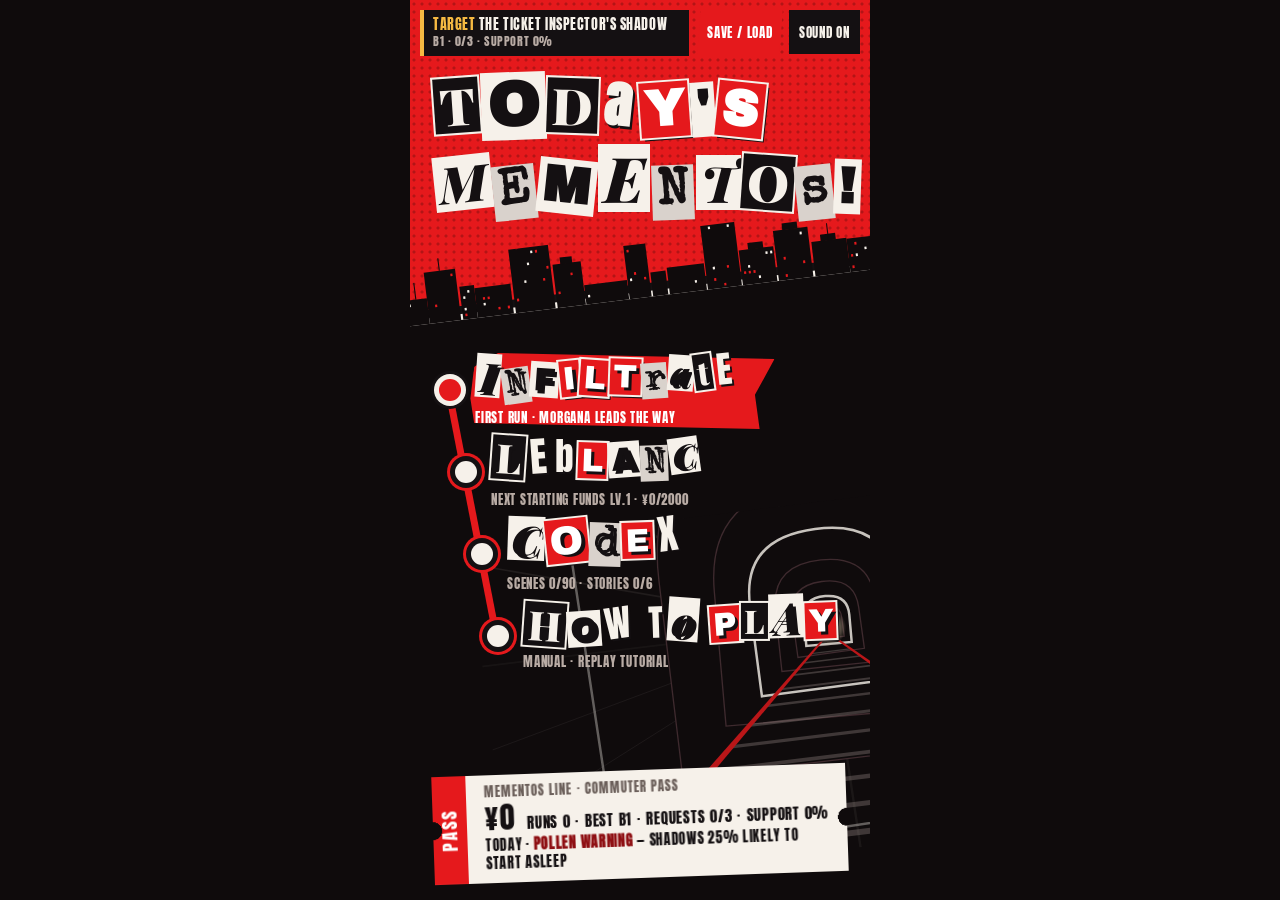
==== commit da525207: "「거두는 자」 → 「거둬들이는 자」 표기 전부 바꿈(게임 · 대사 시트 · 문서) · 각성 스킬 컷인 뺌 Co-Authored-By: Claude Opus 5.5 <noreply@" ====
--- a/index.html
+++ b/index.html
@@ -290,20 +290,9 @@
 .nextu.ok{border-color:var(--gold)}.nextu.ok em{color:var(--gold)}
 .shopb{font-style:normal;font:400 12px var(--en);background:var(--red);color:#fff;padding:1px 6px;letter-spacing:.05em;animation:pulse 1.2s infinite}
 .tog .dot{display:inline-block;width:8px;height:8px;border-radius:50%;background:var(--red);margin-left:5px;vertical-align:middle}.scg{display:grid;grid-template-columns:1fr 1fr;gap:4px}.scc{background:var(--p2);padding:7px 8px;min-width:0}.scc small{display:block;font:11px/1.2 var(--en);color:var(--mut);letter-spacing:.04em}.scc b{display:block;font-size:13px;line-height:1.25;word-break:keep-all;margin-top:2px}.sce{display:flex;flex-wrap:wrap;gap:3px;margin-top:5px}.sce .nx{display:inline-block;width:9px;height:9px;background:#3a2a2e}.sce .tog{padding:3px 6px;font-size:11px;min-height:0}
-.pk.awk{border-left-color:var(--c)}.pk.awk.on{background:#221a1e}.pk.awk .pxi{width:30px;height:auto;image-rendering:pixelated}.awb{font-style:normal;font-size:10px;padding:0 4px;background:var(--gold);color:#141012;vertical-align:1px}.fx b.awk{font:400 clamp(30px,9vw,46px)/1 var(--hd);color:#fff;background:#141012;padding:8px 16px;box-shadow:6px 6px 0 var(--red);transform:rotate(-4deg)}
+.pk.awk{border-left-color:var(--c)}.pk.awk.on{background:#221a1e}.pk.awk .pxi{width:30px;height:auto;image-rendering:pixelated}.awb{font-style:normal;font-size:10px;padding:0 4px;background:var(--gold);color:#141012;vertical-align:1px}
 .brkc,.stage>.brkc{position:absolute;left:0;right:0;top:12%;z-index:7;pointer-events:none;text-align:center;animation:brk .88s ease-out both}.brkc b{display:inline-block;font:400 clamp(34px,10vw,52px)/1 var(--hd);color:var(--red);background:#fff;padding:4px 14px 6px;box-shadow:5px 5px 0 #141012;transform:rotate(-5deg)}.brkc small{display:block;margin-top:6px;font:12px/1.2 var(--kr);color:#fff;text-shadow:1px 1px 0 #000}
 @keyframes brk{0%{transform:scale(2.2);opacity:0}16%{transform:scale(1);opacity:1}82%{opacity:1}100%{transform:scale(1.04);opacity:0}}
-.awkc,.stage>.awkc{position:absolute;inset:0;z-index:6;pointer-events:none;overflow:hidden;animation:awkF 1.1s linear both}
-.awkc i{position:absolute;left:-10%;right:-10%;top:30%;height:42%;background:var(--c);transform:skewY(-7deg);box-shadow:0 0 0 4px #141012,0 0 0 7px #fff;animation:awkB 1.1s cubic-bezier(.2,.8,.2,1) both}
-.awkc img{position:absolute;left:6%;bottom:14%;height:64%;image-rendering:pixelated;filter:drop-shadow(4px 4px 0 #141012);animation:awkI 1.1s cubic-bezier(.2,.8,.2,1) both}
-.awkc span{position:absolute;right:5%;top:38%;text-align:right;color:#141012;animation:awkT 1.1s cubic-bezier(.2,.8,.2,1) both}
-.awkc small{display:block;font:400 12px/1 var(--en);letter-spacing:.12em}
-.awkc b{display:block;font:400 clamp(26px,8vw,40px)/1.05 var(--hd);color:#fff;-webkit-text-stroke:1px #141012;text-shadow:3px 3px 0 #141012}
-@keyframes awkF{0%,88%{opacity:1}100%{opacity:0}}
-@keyframes awkB{0%{transform:translateX(-110%) skewY(-7deg)}22%{transform:translateX(0) skewY(-7deg)}}
-@keyframes awkI{0%{transform:translateX(-140%)}26%{transform:translateX(0)}80%{transform:translateX(6%)}100%{transform:translateX(10%)}}
-@keyframes awkT{0%{transform:translateX(140%)}30%{transform:translateX(0)}100%{transform:translateX(-4%)}}
-@media (prefers-reduced-motion:reduce){.awkc,.awkc *{animation:none!important}}
 .bctl{min-height:330px}.pk.pack .pkic{display:flex;gap:2px}.pk.pack .pkic .pxi{width:26px;height:26px}
 .tabs{gap:4px}.tabs .tog{flex:1;min-width:0;padding:9px 2px;position:relative;white-space:nowrap;font-size:13px}.tabs .tog .dot{position:absolute;top:4px;right:4px;margin:0}
 .card.sub{border-color:var(--gold)}.card.sub .en{color:var(--gold);font-size:13px;letter-spacing:.06em;margin-right:4px}
@@ -405,7 +394,7 @@
 <div id="app"></div>
 <script src="fx/pixelfx.js"></script>
 <script>
-/*SCRIPT-BEGIN*/const SCRIPT={"lines":[{"who":"joker","k":"find","t":"뭔가 있어.","c":[]},{"who":"joker","k":"find","t":"여기, 냄새가 나.","c":[]},{"who":"joker","k":"chat","t":"다들, 여유 있게 가자.","c":[]},{"who":"joker","k":"chat","t":"끝나면 커피 한잔하자.","c":[]},{"who":"joker","k":"reply","t":"그렇군.","c":[]},{"who":"joker","k":"reply","t":"좋아.","c":[]},{"who":"joker","k":"reply","t":"…재밌네.","c":[]},{"who":"joker","k":"support","t":"무리하지 마. 내가 받쳐 줄게.","c":[]},{"who":"joker","k":"protect","t":"뒤로 물러서. 여긴 내가 맡을게.","c":[]},{"who":"joker","k":"hurt","t":"…아직 괜찮아.","c":[]},{"who":"joker","k":"win","t":"쇼타임은 끝이야.","c":[]},{"who":"joker","k":"trap","t":"이 냄새… 함정이지.","c":[]},{"who":"joker","k":"treasure","t":"좋은 걸 찾았어.","c":[]},{"who":"joker","k":"enemy","t":"가자.","c":[]},{"who":"joker","k":"argue","t":"난 내 방식대로 할게.","c":[]},{"who":"joker","k":"gambit","t":"맡겨 둬.","c":[]},{"who":"joker","k":"back","t":"오늘도 무사히 돌아왔네.","c":[]},{"who":"mona","k":"find","t":"오, 이 몸의 코가 반응한다고!","c":[]},{"who":"mona","k":"find","t":"저쪽이다! 보물 냄새가 난다고!","c":[]},{"who":"mona","k":"chat","t":"흥, 이 몸이 있으니까 안심하라고!","c":[]},{"who":"mona","k":"chat","t":"다들 이 몸만 따라오라고!","c":[]},{"who":"mona","k":"reply","t":"뭐라고?! 이 몸을 무시하는 거냐?","c":[]},{"who":"mona","k":"reply","t":"흥, 당연하지!","c":[]},{"who":"mona","k":"support","t":"이 몸한테 맡기라고! 금방 낫게 해 주지!","c":[]},{"who":"mona","k":"protect","t":"{대상}, 뒤로 빠지라고!","c":[]},{"who":"mona","k":"protect","t":"안 아가씨, 조심해!","c":[{"k":"target","v":"ann"}]},{"who":"mona","k":"hurt","t":"으윽… 털이 엉망이 됐잖아!","c":[]},{"who":"mona","k":"win","t":"봤냐? 이 몸의 활약을!","c":[]},{"who":"mona","k":"trap","t":"잠깐! 수상한 냄새가 난다고.","c":[]},{"who":"mona","k":"treasure","t":"보물이다아! 이건 이 몸이 찾은 거라고!","c":[]},{"who":"mona","k":"enemy","t":"섀도다! 이 몸이 상대해 주지!","c":[]},{"who":"mona","k":"argue","t":"이 몸 말이 맞다니까!","c":[]},{"who":"mona","k":"back","t":"이 몸 덕분에 다들 무사했다고. 참치는 언제 나오냐?","c":[]},{"who":"ryuji","k":"find","t":"야, 이거 봐! 뭐가 있다고!","c":[]},{"who":"ryuji","k":"find","t":"오, 저기 뭐 있는 거 아니냐?","c":[]},{"who":"ryuji","k":"chat","t":"야, 끝나면 라멘 먹으러 가자고!","c":[]},{"who":"ryuji","k":"chat","t":"이번엔 내가 제일 많이 찾는다고!","c":[]},{"who":"ryuji","k":"reply","t":"엉? 진짜냐?!","c":[]},{"who":"ryuji","k":"reply","t":"하하, 그거 대박이다!","c":[]},{"who":"ryuji","k":"support","t":"괜찮냐?! 내가 앞장설게!","c":[]},{"who":"ryuji","k":"protect","t":"{대상}, 뒤로 빠져! 여긴 내가 막는다고!","c":[]},{"who":"ryuji","k":"hurt","t":"크윽… 이 정도는 아무것도 아니라고!","c":[]},{"who":"ryuji","k":"win","t":"대박! 해냈다고!","c":[]},{"who":"ryuji","k":"trap","t":"엥, 함정? 그냥 부수면 되잖아?","c":[]},{"who":"ryuji","k":"treasure","t":"오오, 대박! 이거 돈 되는 거 아니냐?!","c":[]},{"who":"ryuji","k":"enemy","t":"야, 덤비라고!","c":[]},{"who":"ryuji","k":"argue","t":"아, 그러니까 내 말은!","c":[]},{"who":"ryuji","k":"back","t":"야, 오늘 진짜 빡셌다… 근데 재밌었다고!","c":[]},{"who":"ann","k":"find","t":"어? 저기 반짝이는 거 뭐야?","c":[]},{"who":"ann","k":"find","t":"이쪽에 뭔가 있는 것 같아!","c":[]},{"who":"ann","k":"chat","t":"있잖아, 끝나면 크레이프 먹으러 가자!","c":[]},{"who":"ann","k":"chat","t":"다들 힘내! 거의 다 왔어!","c":[]},{"who":"ann","k":"reply","t":"에이~ 진짜?!","c":[]},{"who":"ann","k":"reply","t":"완전 좋아!","c":[]},{"who":"ann","k":"support","t":"괜찮아? 다친 데 없어?","c":[]},{"who":"ann","k":"protect","t":"{대상}, 내 뒤로 와!","c":[]},{"who":"ann","k":"hurt","t":"아야… 괜찮아, 아직 버틸 수 있거든!","c":[]},{"who":"ann","k":"win","t":"해냈다! 역시 우리 팀이야!","c":[]},{"who":"ann","k":"trap","t":"에이, 설마 함정이겠어?","c":[]},{"who":"ann","k":"treasure","t":"와, 예쁘다! 이거 진짜 보물이야?","c":[]},{"who":"ann","k":"enemy","t":"좋아, 불태워 줄게!","c":[]},{"who":"ann","k":"argue","t":"그건 너무하잖아!","c":[]},{"who":"ann","k":"back","t":"오늘 진짜 재밌었어! 다음에도 같이 가자!","c":[]},{"who":"yusuke","k":"find","t":"이 얼마나 기묘한 구도인가…","c":[]},{"who":"yusuke","k":"find","t":"저 얼룩… 무언가를 말하고 있군.","c":[]},{"who":"yusuke","k":"chat","t":"모두, 잠시 그 자세 그대로 있어 다오.","c":[]},{"who":"yusuke","k":"chat","t":"이 공간의 붉은색, 실로 영감을 주는군.","c":[]},{"who":"yusuke","k":"reply","t":"흥미롭군.","c":[]},{"who":"yusuke","k":"reply","t":"과연, 일리가 있군.","c":[]},{"who":"yusuke","k":"support","t":"네 상처, 내가 살펴보지.","c":[]},{"who":"yusuke","k":"protect","t":"물러서라, {대상}. 여긴 내가 맡지.","c":[]},{"who":"yusuke","k":"hurt","t":"윽… 이 고통마저 영감이 되는군.","c":[]},{"who":"yusuke","k":"win","t":"아름다운 승리다.","c":[]},{"who":"yusuke","k":"trap","t":"이 벽의 균열… 부자연스럽군.","c":[]},{"who":"yusuke","k":"treasure","t":"이 광택… 미의 결정이다!","c":[]},{"who":"yusuke","k":"enemy","t":"추한 녀석… 베어 주지.","c":[]},{"who":"yusuke","k":"argue","t":"그 의견에는 미학이 없군.","c":[]},{"who":"yusuke","k":"back","t":"오늘 본 붉은 선로, 잊기 전에 화폭에 담아야겠군.","c":[]},{"who":"makoto","k":"find","t":"여기, 확인해 볼 가치가 있어.","c":[]},{"who":"makoto","k":"find","t":"이 구역, 구조가 특이해.","c":[]},{"who":"makoto","k":"chat","t":"다음 구역 동선, 미리 정해 두자.","c":[]},{"who":"makoto","k":"chat","t":"다들 남은 SP 확인해 둬.","c":[]},{"who":"makoto","k":"reply","t":"그건 좀 무모해.","c":[]},{"who":"makoto","k":"reply","t":"좋아, 일리 있네.","c":[]},{"who":"makoto","k":"support","t":"진형 다시 잡자. 내가 커버할게.","c":[]},{"who":"makoto","k":"protect","t":"{대상}, 물러서! 내가 막을게.","c":[]},{"who":"makoto","k":"hurt","t":"큭… 아직 지휘는 할 수 있어.","c":[]},{"who":"makoto","k":"win","t":"작전대로야. 잘했어, 모두.","c":[]},{"who":"makoto","k":"trap","t":"잠깐, 주변부터 확인하자.","c":[]},{"who":"makoto","k":"treasure","t":"꽤 값나가 보이네. 신중하게 챙기자.","c":[]},{"who":"makoto","k":"enemy","t":"정면 돌파야. 가자!","c":[]},{"who":"makoto","k":"argue","t":"감정적으로 굴지 말고 근거를 대.","c":[]},{"who":"makoto","k":"back","t":"오늘 기록은 내가 정리해 둘게. 다음엔 더 효율적으로 가자.","c":[]},{"who":"futaba","k":"find","t":"오, 레어 드롭 냄새!","c":[]},{"who":"futaba","k":"find","t":"여기 숨겨진 오브젝트 있음!","c":[]},{"who":"futaba","k":"chat","t":"이 맵 구조, 완전 던전 게임 각!","c":[]},{"who":"futaba","k":"chat","t":"다들 체력 게이지 확인해!","c":[]},{"who":"futaba","k":"reply","t":"오케이, 접수 완료!","c":[]},{"who":"futaba","k":"reply","t":"에엑, 그건 버그잖아!","c":[]},{"who":"futaba","k":"support","t":"버프 걸어 줄게! 회복 완료!","c":[]},{"who":"futaba","k":"protect","t":"{대상}, 위험 플래그! 피해!","c":[]},{"who":"futaba","k":"hurt","t":"으앗, 내 HP 바가…!","c":[]},{"who":"futaba","k":"win","t":"클리어! 경험치 짭짤~","c":[]},{"who":"futaba","k":"trap","t":"함정 플래그 감지! 밟으면 게임 오버 각!","c":[]},{"who":"futaba","k":"treasure","t":"레어 아이템 획득 완료!","c":[]},{"who":"futaba","k":"enemy","t":"적 출현! 분석 들어간다!","c":[]},{"who":"futaba","k":"argue","t":"에엑, 그건 비효율 플레이잖아!","c":[]},{"who":"futaba","k":"back","t":"오늘 로그 저장 완료! 다음엔 히든 맵 공략 간다!","c":[]},{"who":"haru","k":"find","t":"어머, 여기 뭔가 있는 것 같아.","c":[]},{"who":"haru","k":"find","t":"이 상자, 열어 봐도 될까?","c":[]},{"who":"haru","k":"chat","t":"다녀오면 다 같이 차 한잔할까?","c":[]},{"who":"haru","k":"chat","t":"다들 피곤하지 않아? 천천히 가자.","c":[]},{"who":"haru","k":"reply","t":"후후, 그러네.","c":[]},{"who":"haru","k":"reply","t":"어머, 재밌다.","c":[]},{"who":"haru","k":"support","t":"괜찮아? 잠깐 쉬어 가자.","c":[]},{"who":"haru","k":"protect","t":"{대상}, 내 뒤에 있어 줄래?","c":[]},{"who":"haru","k":"hurt","t":"아… 조금 아프네. 하지만 괜찮아.","c":[]},{"who":"haru","k":"win","t":"어머, 벌써 끝나 버렸네?","c":[]},{"who":"haru","k":"trap","t":"이 바닥, 왠지 수상하지 않아?","c":[]},{"who":"haru","k":"treasure","t":"예쁘다… 르블랑에 장식하면 좋겠네.","c":[]},{"who":"haru","k":"enemy","t":"어머, 저 섀도… 산산조각 내 줘도 될까?","c":[]},{"who":"haru","k":"argue","t":"어머, 그건 좀 아닌 것 같은데?","c":[]},{"who":"haru","k":"back","t":"오늘 수확으로 다음엔 좋은 찻잎을 사 볼까?","c":[]},{"who":"akechi","k":"find","t":"흠, 이건 그냥 지나칠 수 없겠는데.","c":[]},{"who":"akechi","k":"find","t":"흥미로운 흔적이 있네.","c":[]},{"who":"akechi","k":"chat","t":"다들 너무 들떠 있는 것 같네.","c":[]},{"who":"akechi","k":"chat","t":"이런 곳에서 잡담이라니, 여유롭네.","c":[]},{"who":"akechi","k":"reply","t":"그런가? 잘 모르겠는데.","c":[]},{"who":"akechi","k":"reply","t":"…뭐, 나쁘지 않네.","c":[]},{"who":"akechi","k":"support","t":"무리하지 마. 쓰러지면 귀찮아지니까.","c":[]},{"who":"akechi","k":"protect","t":"비켜, {대상}. 방해되니까.","c":[]},{"who":"akechi","k":"hurt","t":"…쳇, 방심했네.","c":[]},{"who":"akechi","k":"win","t":"예상대로네.","c":[]},{"who":"akechi","k":"trap","t":"이 정도로 노골적이면 함정일 확률이 높잖아.","c":[]},{"who":"akechi","k":"treasure","t":"꽤 쓸 만한 물건인 것 같네.","c":[]},{"who":"akechi","k":"enemy","t":"얌전히 사라져 줄래?","c":[]},{"who":"akechi","k":"argue","t":"그 판단, 정말 괜찮은 거야?","c":[]},{"who":"akechi","k":"back","t":"오늘은 나쁘지 않았어. 다음 탐사도 기대해 볼까.","c":[]},{"who":"kasumi","k":"find","t":"선배, 저기 뭔가 있어요!","c":[]},{"who":"kasumi","k":"find","t":"이쪽에 뭔가 떨어져 있어요!","c":[]},{"who":"kasumi","k":"chat","t":"다들 힘내 보죠!","c":[]},{"who":"kasumi","k":"chat","t":"끝나면 다 같이 맛있는 거 먹으러 가요!","c":[]},{"who":"kasumi","k":"reply","t":"네, 알겠어요!","c":[]},{"who":"kasumi","k":"reply","t":"우와, 정말요?","c":[]},{"who":"kasumi","k":"support","t":"제가 도울게요! 조금만 버텨 주세요!","c":[]},{"who":"kasumi","k":"protect","t":"제가 막을게요! 뒤로 물러나 주세요!","c":[]},{"who":"kasumi","k":"protect","t":"선배, 제가 막을게요!","c":[{"k":"target","v":"joker"}]},{"who":"kasumi","k":"hurt","t":"으… 괜찮아요, 아직 할 수 있어요!","c":[]},{"who":"kasumi","k":"win","t":"해냈어요, 선배!","c":[]},{"who":"kasumi","k":"trap","t":"조심하세요! 바닥이 이상해요.","c":[]},{"who":"kasumi","k":"treasure","t":"와아, 반짝반짝해요!","c":[]},{"who":"kasumi","k":"enemy","t":"제가 상대할게요!","c":[]},{"who":"kasumi","k":"argue","t":"저, 저는 그렇게 생각 안 해요!","c":[]},{"who":"kasumi","k":"back","t":"오늘 정말 좋은 경험이었어요. 다음에도 불러 주세요, 선배!","c":[]},{"who":"joker","k":"chat","t":"다들 기세 좋은데. 이대로 가자.","c":[{"k":"mood","op":">=","v":65}]},{"who":"joker","k":"protect","t":"{대상}, 뒤로. 여긴 내가 막아.","c":[]},{"who":"mona","k":"argue","t":"어이 스컬! 생각 좀 하고 움직이라고!","c":[{"k":"target","v":"ryuji"}]},{"who":"mona","k":"treasure","t":"안 아가씨! 이 보물 좀 봐!","c":[{"k":"party","v":["ann"]}]},{"who":"ryuji","k":"argue","t":"야, 고양이 주제에 잔소리 좀 그만해!","c":[{"k":"target","v":"mona"}]},{"who":"ryuji","k":"chat","t":"분위기 왜 이래? 라멘 얘기라도 할까?","c":[{"k":"mood","op":"<","v":50}]},{"who":"ann","k":"chat","t":"다들 표정 풀자! 끝나고 디저트 먹으러 가자!","c":[{"k":"mood","op":"<","v":50}]},{"who":"yusuke","k":"treasure","t":"이 광채… 화폭에 담고 싶군.","c":[]},{"who":"makoto","k":"trap","t":"발밑 주의해. 미세한 틈이 있어.","c":[]},{"who":"futaba","k":"win","t":"경험치랑 드롭 냠냠! 완벽했어!","c":[]},{"who":"haru","k":"back","t":"오늘도 수고했어. 르블랑에서 차 한잔할래?","c":[]},{"who":"akechi","k":"win","t":"이 정도는 몸풀기도 안 되네.","c":[]},{"who":"kasumi","k":"protect","t":"선배, 위험해요! 제가 막을게요!","c":[{"k":"target","v":"joker"}]},{"who":"joker","k":"find","t":"저쪽, 뭔가 빛나는데.","c":[]},{"who":"joker","k":"find","t":"흔적이 새로워. 가 보자.","c":[{"k":"zone","v":["plat"]}]},{"who":"joker","k":"chat","t":"오늘은 운이 따르는 날이네.","c":[{"k":"mood","op":">=","v":65}]},{"who":"joker","k":"chat","t":"무리하지 말고 천천히 가자.","c":[{"k":"mood","op":"<","v":50}]},{"who":"joker","k":"reply","t":"나쁘지 않은데.","c":[]},{"who":"joker","k":"win","t":"깔끔하게 끝났네.","c":[]},{"who":"joker","k":"treasure","t":"꽤 쏠쏠한 수확이야.","c":[]},{"who":"joker","k":"back","t":"르블랑 카레 냄새가 그리웠어.","c":[]},{"who":"mona","k":"find","t":"이 몸의 레이더가 울린다고!","c":[]},{"who":"mona","k":"chat","t":"오늘 컨디션 최상이라고!","c":[{"k":"mood","op":">=","v":65}]},{"who":"mona","k":"chat","t":"다들 기운 내! 이 몸이 있잖아!","c":[{"k":"mood","op":"<","v":50}]},{"who":"mona","k":"reply","t":"오, 그건 꽤 그럴듯한데?","c":[]},{"who":"mona","k":"win","t":"이 몸 앞에선 어림도 없지!","c":[]},{"who":"mona","k":"treasure","t":"우효오! 반짝이는 건 다 내 거야!","c":[]},{"who":"mona","k":"hurt","t":"아야야! 지금 건 반칙이라고!","c":[]},{"who":"mona","k":"back","t":"오늘도 완벽했어! 이제 자러 가자고!","c":[]},{"who":"ryuji","k":"find","t":"어?! 저 구석에 뭐 숨겨져 있잖아!","c":[]},{"who":"ryuji","k":"chat","t":"오늘 우리 완전 무적 아니냐?!","c":[{"k":"mood","op":">=","v":65}]},{"who":"ryuji","k":"reply","t":"오케이! 바로 가자고!","c":[]},{"who":"ryuji","k":"reply","t":"에이, 설마 그럴 리가!","c":[]},{"who":"ryuji","k":"win","t":"어때! 내 한 방 맛봤냐?!","c":[]},{"who":"ryuji","k":"treasure","t":"이야~ 오늘 라멘 곱빼기 각이다!","c":[]},{"who":"ryuji","k":"enemy","t":"딱 잘 걸렸어! 몸 좀 풀어 볼까!","c":[]},{"who":"ryuji","k":"back","t":"배고파 죽겠네… 카레 한 그릇만!","c":[]},{"who":"ann","k":"find","t":"잠깐만! 저기 귀여운 상자 있어!","c":[]},{"who":"ann","k":"chat","t":"오늘 분위기 최고다! 신나는데?","c":[{"k":"mood","op":">=","v":65}]},{"who":"ann","k":"reply","t":"응응, 나도 그렇게 생각해!","c":[]},{"who":"ann","k":"reply","t":"어머, 그건 좀 의외네?","c":[]},{"who":"ann","k":"win","t":"후훗, 우리한테 덤빈 게 잘못이지!","c":[]},{"who":"ann","k":"treasure","t":"와아, 이거 진짜 반짝인다!","c":[]},{"who":"ann","k":"enemy","t":"자, 화끈하게 태워 줄게!","c":[]},{"who":"ann","k":"back","t":"오늘 완전 알찼다! 다들 수고했어!","c":[]},{"who":"yusuke","k":"find","t":"저 어둠 속에 기이한 형태가 보이는군.","c":[]},{"who":"yusuke","k":"chat","t":"조화로운 분위기군. 붓이 절로 움직이겠어.","c":[{"k":"mood","op":">=","v":65}]},{"who":"yusuke","k":"chat","t":"긴장이 감도는군… 이것 또한 드라마지.","c":[{"k":"mood","op":"<","v":50}]},{"who":"yusuke","k":"reply","t":"흥미로운 시각이군.","c":[]},{"who":"yusuke","k":"win","t":"아름다운 마침표였다.","c":[]},{"who":"yusuke","k":"treasure","t":"이 색감… 세속적 가치를 넘어섰군.","c":[]},{"who":"yusuke","k":"hurt","t":"크윽… 구도가 흐트러졌군.","c":[]},{"who":"yusuke","k":"back","t":"오늘의 영감, 식기 전에 스케치해야겠군.","c":[]},{"who":"makoto","k":"find","t":"저쪽 벽면, 뭔가 흔적이 남아 있어.","c":[]},{"who":"makoto","k":"chat","t":"다들 호흡이 잘 맞네. 이대로 유지하자.","c":[{"k":"mood","op":">=","v":65}]},{"who":"makoto","k":"chat","t":"잠깐 호흡 고르자. 서두를 필요 없어.","c":[{"k":"mood","op":"<","v":50}]},{"who":"makoto","k":"reply","t":"알았어, 바로 움직이자.","c":[]},{"who":"makoto","k":"win","t":"계산대로 끝났네. 수고했어.","c":[]},{"who":"makoto","k":"treasure","t":"보관 상태가 좋네. 챙겨 두자.","c":[]},{"who":"makoto","k":"enemy","t":"철권 제재 시간인가… 가자!","c":[]},{"who":"makoto","k":"back","t":"오늘 탐사 결과도 깔끔하게 정리됐네.","c":[]},{"who":"futaba","k":"find","t":"띠링! 미니맵에 물음표 떴어!","c":[]},{"who":"futaba","k":"chat","t":"파티 버프 풀스택! 지금 무적이야!","c":[{"k":"mood","op":">=","v":65}]},{"who":"futaba","k":"chat","t":"어어… 분위기 디버프 걸렸는데?","c":[{"k":"mood","op":"<","v":50}]},{"who":"futaba","k":"reply","t":"콜! 작전 승인!","c":[]},{"who":"futaba","k":"treasure","t":"오예! SSR 등급 보물 떴다!","c":[]},{"who":"futaba","k":"hurt","t":"으악! 방어력 뚫렸잖아!","c":[]},{"who":"futaba","k":"enemy","t":"적 인카운트! 약점 분석 간다!","c":[]},{"who":"futaba","k":"back","t":"오늘 파밍 대성공! 집에 가서 게임하자!","c":[]},{"who":"haru","k":"find","t":"어머, 저쪽에 예쁜 게 숨어 있네.","c":[]},{"who":"haru","k":"chat","t":"다들 웃고 있어서 나까지 즐거워져.","c":[{"k":"mood","op":">=","v":65}]},{"who":"haru","k":"chat","t":"조금 지쳤지? 내가 허브티 챙겨 왔어.","c":[{"k":"mood","op":"<","v":50}]},{"who":"haru","k":"reply","t":"응, 좋은 생각이야.","c":[]},{"who":"haru","k":"win","t":"후훗, 깔끔하게 정리됐네.","c":[]},{"who":"haru","k":"treasure","t":"어머, 귀한 물건이네. 소중히 챙기자.","c":[]},{"who":"haru","k":"hurt","t":"아야… 조금 화가 나려고 하네.","c":[]},{"who":"haru","k":"protect","t":"{대상}, 뒤로 물러서. 내가 치워 버릴게.","c":[]},{"who":"akechi","k":"find","t":"저기 봐. 누군가 일부러 남긴 흔적이네.","c":[]},{"who":"akechi","k":"chat","t":"흐름이 나쁘지 않네. 계속 가지.","c":[{"k":"mood","op":">=","v":65}]},{"who":"akechi","k":"chat","t":"분위기가 처지잖아. 집중해.","c":[{"k":"mood","op":"<","v":50}]},{"who":"akechi","k":"reply","t":"그래, 일리가 있네.","c":[]},{"who":"akechi","k":"reply","t":"글쎄, 그렇게 쉽게 될까?","c":[]},{"who":"akechi","k":"treasure","t":"꽤 값어치가 나가겠네. 챙겨 둬.","c":[]},{"who":"akechi","k":"enemy","t":"방해되는군. 빨리 치워 버리지.","c":[]},{"who":"akechi","k":"back","t":"나쁘지 않은 수확이었어. 다음에도 부르라고.","c":[]},{"who":"kasumi","k":"find","t":"선배! 저쪽에 반짝이는 게 있어요!","c":[]},{"who":"kasumi","k":"chat","t":"오늘 팀워크 정말 최고예요!","c":[{"k":"mood","op":">=","v":65}]},{"who":"kasumi","k":"chat","t":"조금 힘들지만 끝까지 힘내 보죠!","c":[{"k":"mood","op":"<","v":50}]},{"who":"kasumi","k":"reply","t":"네! 저도 찬성이에요!","c":[]},{"who":"kasumi","k":"win","t":"깔끔하게 착지 성공이에요!","c":[]},{"who":"kasumi","k":"treasure","t":"우와, 엄청 귀해 보여요!","c":[]},{"who":"kasumi","k":"trap","t":"잠깐만요! 저기 바닥이 꺼져 있어요!","c":[]},{"who":"kasumi","k":"back","t":"오늘도 많이 배웠어요, 선배!","c":[]},{"who":"akechi","k":"chat","t":"…등 뒤가 묘하게 따갑네.","c":[{"k":"party","v":["haru","futaba"]}]},{"who":"haru","k":"chat","t":"어머, 아케치 군. 왜 그렇게 굳어 있어?","c":[{"k":"party","v":["akechi","futaba"]}]},{"who":"futaba","k":"chat","t":"수상한 짓 하면 바로 내비 블랙리스트야.","c":[{"k":"party","v":["akechi","haru"]}]},{"who":"kasumi","k":"chat","t":"두 선배랑 함께라니 정말 든든해요!","c":[{"k":"party","v":["joker","akechi"]}]},{"who":"joker","k":"chat","t":"이 셋이면 어디든 뚫을 수 있겠지.","c":[{"k":"party","v":["akechi","kasumi"]}]},{"who":"akechi","k":"win","t":"이 조합, 생각보다 속도가 빠르네.","c":[{"k":"party","v":["joker","kasumi"]}]},{"who":"ryuji","k":"chat","t":"역시 원년 멤버가 제일 편하다니까!","c":[{"k":"party","v":["joker","ann"]}]},{"who":"ann","k":"win","t":"우리 셋 호흡은 아직도 최강이지!","c":[{"k":"party","v":["joker","ryuji"]}]},{"who":"makoto","k":"chat","t":"3학년끼리 모이니 묘하게 차분하네.","c":[{"k":"party","v":["haru","akechi"]}]},{"who":"yusuke","k":"chat","t":"남자 셋의 여정… 어딘가 비장하군.","c":[{"k":"party","v":["joker","ryuji"]}]},{"who":"futaba","k":"find","t":"브레인 3인방 스캔 완료! 오차 0%!","c":[{"k":"party","v":["makoto","akechi"]}]},{"who":"mona","k":"chat","t":"르블랑 식구들끼리 출동이네! 가자고!","c":[{"k":"party","v":["joker","futaba"]}]},{"who":"joker","k":"hurt","t":"…지금 건 못 본 걸로 해 줘.","c":[{"k":"tag","v":"대실패","w":"self"}]},{"who":"mona","k":"hurt","t":"아, 아니야! 이 몸의 고도의 전술이라고!","c":[{"k":"tag","v":"대실패","w":"self"}]},{"who":"ryuji","k":"hurt","t":"으아악! 잠깐만, 나 지금 뭐 밟은 거냐?!","c":[{"k":"tag","v":"대실패","w":"self"}]},{"who":"ann","k":"hurt","t":"꺄악! 망했다… 미안해 다들!","c":[{"k":"tag","v":"대실패","w":"self"}]},{"who":"yusuke","k":"hurt","t":"…이것 또한 예술을 향한 고난의 길인가.","c":[{"k":"tag","v":"대실패","w":"self"}]},{"who":"makoto","k":"hurt","t":"잠깐… 내가 계산을 틀리다니, 말도 안 돼!","c":[{"k":"tag","v":"대실패","w":"self"}]},{"who":"futaba","k":"hurt","t":"으악!! 치명적 버그 발생! 리셋 버튼 어디야?!","c":[{"k":"tag","v":"대실패","w":"self"}]},{"who":"haru","k":"hurt","t":"어머… 내가 너무 세게 휘둘렀나 봐.","c":[{"k":"tag","v":"대실패","w":"self"}]},{"who":"akechi","k":"hurt","t":"…쳇. 이 실수는 절대 기록에 남기지 마.","c":[{"k":"tag","v":"대실패","w":"self"}]},{"who":"kasumi","k":"hurt","t":"으앗, 죄송해요 선배! 완전히 미끄러졌어요!","c":[{"k":"tag","v":"대실패","w":"self"}]},{"who":"joker","k":"reply","t":"화려하게 터뜨렸네. 일단 수습하자.","c":[{"k":"tag","v":"대실패","w":"other"}]},{"who":"joker","k":"reply","t":"괜찮아, 나도 가끔 그래.","c":[{"k":"tag","v":"대실패","w":"other"}]},{"who":"mona","k":"argue","t":"야! 대체 뭘 건드린 거냐고!!","c":[{"k":"tag","v":"대실패","w":"other"}]},{"who":"mona","k":"reply","t":"하아… 이 몸이 한눈판 사이에 사고를 치다니!","c":[{"k":"tag","v":"대실패","w":"other"}]},{"who":"ryuji","k":"reply","t":"푸하핫! 야, 방금 진짜 대박이었다고!","c":[{"k":"tag","v":"대실패","w":"other"}]},{"who":"ryuji","k":"argue","t":"어이, 나 말고도 사고 치는 놈이 있었네?!","c":[{"k":"tag","v":"대실패","w":"other"}]},{"who":"ann","k":"reply","t":"어머나! 괜찮아?! 어디 부러진 데 없어?!","c":[{"k":"tag","v":"대실패","w":"other"}]},{"who":"ann","k":"reply","t":"에이~ 그럴 수도 있지! 얼른 털고 일어나!","c":[{"k":"tag","v":"대실패","w":"other"}]},{"who":"yusuke","k":"reply","t":"처참하군… 하지만 그 당황한 표정은 제법 훌륭해.","c":[{"k":"tag","v":"대실패","w":"other"}]},{"who":"yusuke","k":"reply","t":"실패마저 극적인 구도로 승화시켰군.","c":[{"k":"tag","v":"대실패","w":"other"}]},{"who":"makoto","k":"argue","t":"내가 조심하라고 몇 번이나 말했잖아!","c":[{"k":"tag","v":"대실패","w":"other"}]},{"who":"makoto","k":"reply","t":"일단 진정해. 다친 곳부터 확인하자.","c":[{"k":"tag","v":"대실패","w":"other"}]},{"who":"futaba","k":"reply","t":"크리티컬 미스 떴다!! 오늘 흑역사 박제 완료!","c":[{"k":"tag","v":"대실패","w":"other"}]},{"who":"futaba","k":"reply","t":"어이쿠, 방금 HP랑 멘탈 동시에 날아갔는데?","c":[{"k":"tag","v":"대실패","w":"other"}]},{"who":"haru","k":"reply","t":"어머, 크게 안 다쳤어? 다음엔 내가 먼저 해 볼게.","c":[{"k":"tag","v":"대실패","w":"other"}]},{"who":"haru","k":"reply","t":"후훗, 가끔은 이런 소동도 추억이 되네.","c":[{"k":"tag","v":"대실패","w":"other"}]},{"who":"akechi","k":"argue","t":"…진심으로 지금 그게 최선이었어?","c":[{"k":"tag","v":"대실패","w":"other"}]},{"who":"akechi","k":"reply","t":"예상은 했지만 이 정도로 처참할 줄이야.","c":[{"k":"tag","v":"대실패","w":"other"}]},{"who":"kasumi","k":"reply","t":"괜찮으세요?! 제가 얼른 부축해 드릴게요!","c":[{"k":"tag","v":"대실패","w":"other"}]},{"who":"kasumi","k":"reply","t":"저, 저도 가끔 착지 실수해요! 신경 쓰지 마세요!","c":[{"k":"tag","v":"대실패","w":"other"}]},{"who":"joker","k":"chat","t":"푹 쉬었더니 몸이 가볍네. 가 보자.","c":[{"k":"cond","v":"fresh"}]},{"who":"mona","k":"chat","t":"푹 자고 일어났더니 털 윤기부터 다르다고!","c":[{"k":"cond","v":"fresh"}]},{"who":"ryuji","k":"chat","t":"오, 오늘 다리 엄청 가벼운데?! 제일 먼저 뛰어가 주지!","c":[{"k":"cond","v":"fresh"}]},{"who":"ann","k":"chat","t":"푹 쉬고 왔더니 컨디션 최고야! 오늘 대박 날 것 같아!","c":[{"k":"cond","v":"fresh"}]},{"who":"yusuke","k":"chat","t":"충분한 휴식이 영감을 맑게 깨우는군. 가도록 하지.","c":[{"k":"cond","v":"fresh"}]},{"who":"makoto","k":"chat","t":"컨디션 조절 완벽해. 오늘 판단은 흔들리지 않을 거야.","c":[{"k":"cond","v":"fresh"}]},{"who":"futaba","k":"chat","t":"풀충전 완료! 내비 출력 120% 간다!","c":[{"k":"cond","v":"fresh"}]},{"who":"haru","k":"chat","t":"푹 쉬고 차도 마셨더니 기운이 넘치네. 오늘 잘 부탁해.","c":[{"k":"cond","v":"fresh"}]},{"who":"akechi","k":"chat","t":"머리가 맑네. 오늘 탐사는 깔끔하게 끝내 주지.","c":[{"k":"cond","v":"fresh"}]},{"who":"kasumi","k":"chat","t":"컨디션 최상이에요, 선배! 오늘 뭐든 해낼 수 있을 것 같아요!","c":[{"k":"cond","v":"fresh"}]},{"who":"joker","k":"chat","t":"…커피 한 잔 더 마시고 올 걸 그랬나.","c":[{"k":"cond","v":"tired"}]},{"who":"mona","k":"chat","t":"하암… 이 몸한테도 낮잠 시간은 필요하다고!","c":[{"k":"cond","v":"tired"}]},{"who":"ryuji","k":"chat","t":"야, 나 몇 판째 뛰고 있는 거냐?! 다리 풀리겠네 진짜…","c":[{"k":"cond","v":"tired"}]},{"who":"ann","k":"chat","t":"으으, 조금 졸려… 끝나면 꼭 달달한 거 사 줘!","c":[{"k":"cond","v":"tired"}]},{"who":"yusuke","k":"chat","t":"피로가 겹치니 붉은 빛이 두 개로 보이는군… 흥미롭지만 어지럽다.","c":[{"k":"cond","v":"tired"}]},{"who":"makoto","k":"chat","t":"조금 무리하고 있는 것 같네… 그래도 끝까지 집중하자.","c":[{"k":"cond","v":"tired"}]},{"who":"futaba","k":"chat","t":"으어어… 내비 배터리 15%… 슬슬 절전 모드 들어가고 싶어…","c":[{"k":"cond","v":"tired"}]},{"who":"haru","k":"chat","t":"후아암… 어머, 미안해. 연속으로 나왔더니 조금 나른하네.","c":[{"k":"cond","v":"tired"}]},{"who":"akechi","k":"chat","t":"날 너무 혹사시키는 거 아니야? …뭐, 끝까지는 따라가 주겠지만.","c":[{"k":"cond","v":"tired"}]},{"who":"kasumi","k":"chat","t":"아, 아직 괜찮아요 선배! …조금만 쉬었다 가면 더 좋을 것 같긴 해요.","c":[{"k":"cond","v":"tired"}]},{"who":"joker","k":"chat","t":"지난번 쇠사슬 소리가 아직도 귀에 남네.","c":[{"k":"mem","v":"MEM_REAPER"}]},{"who":"mona","k":"chat","t":"지난 판 실수는 이제 잊어버리라고! 오늘은 완벽할 거니까!","c":[{"k":"mem","v":"MEM_CRITFAIL"}]},{"who":"ryuji","k":"chat","t":"아까 날 감싸 준 거 아직 기억한다고! 이번엔 내가 갚아 주지!","c":[{"k":"mem","v":"MEM_SAVED"}]},{"who":"ann","k":"chat","t":"지난번에 보물 잔뜩 주웠잖아! 오늘도 그 기운 이어 가자!","c":[{"k":"mem","v":"MEM_JACKPOT"}]},{"who":"yusuke","k":"chat","t":"거두는 자의 그 위압감… 지금도 붓끝이 떨리는군.","c":[{"k":"mem","v":"MEM_REAPER"}]},{"who":"makoto","k":"chat","t":"지난번 실수는 두 번 반복하지 않아. 경로 다시 확인했어.","c":[{"k":"mem","v":"MEM_CRITFAIL"}]},{"who":"futaba","k":"chat","t":"지난 판에 구해 줘서 고마웠어! 오늘은 내가 풀버프로 갚는다!","c":[{"k":"mem","v":"MEM_SAVED"}]},{"who":"haru","k":"chat","t":"지난번에 보물상자를 너무 세게 쳤나… 오늘은 살살 열어 볼게.","c":[{"k":"mem","v":"MEM_CRITFAIL"}]},{"who":"akechi","k":"chat","t":"지난 판의 불쾌한 변수는 이미 분석 끝났어. 똑같이 당하진 않아.","c":[{"k":"mem","v":"MEM_SPLASH"}]},{"who":"kasumi","k":"chat","t":"지난번에 지켜 주셔서 정말 감사했어요! 오늘은 제가 앞장설게요!","c":[{"k":"mem","v":"MEM_SAVED"}]},{"who":"joker","k":"protect","t":"아케치, 비켜. 이건 내가 받아.","c":[{"k":"target","v":"akechi"}]},{"who":"joker","k":"support","t":"카스미, 무리하지 마. 내가 받칠게.","c":[{"k":"target","v":"kasumi"}]},{"who":"joker","k":"enemy","t":"마지막까지 방심하지 마.","c":[{"k":"turn","v":5}]},{"who":"mona","k":"support","t":"안 아가씨, 상처는 이 몸이 바로 고쳐 줄게!","c":[{"k":"target","v":"ann"}]},{"who":"mona","k":"protect","t":"어이 스컬! 정신 차리고 뒤로 빠지라고!","c":[{"k":"target","v":"ryuji"}]},{"who":"mona","k":"trap","t":"여긴 깊어서 함정이 교묘하다고! 조심해!","c":[{"k":"zone","v":["plat"]}]},{"who":"ryuji","k":"protect","t":"야 아케치! 비켜, 내가 막아 준다고!","c":[{"k":"target","v":"akechi"}]},{"who":"ryuji","k":"support","t":"안, 괜찮냐?! 잠깐 쉬어, 내가 앞 볼게!","c":[{"k":"target","v":"ann"}]},{"who":"ryuji","k":"win","t":"이야~ 후반전인데도 힘 남아돈다고!","c":[{"k":"turn","v":5}]},{"who":"ann","k":"support","t":"후타바, 괜찮아? 언니가 바로 회복해 줄게!","c":[{"k":"target","v":"futaba"}]},{"who":"ann","k":"protect","t":"하루, 위험해! 내 뒤로 와!","c":[{"k":"target","v":"haru"}]},{"who":"ann","k":"treasure","t":"우와! 여기 보물 퀄리티가 다른데?","c":[{"k":"zone","v":["plat"]}]},{"who":"yusuke","k":"protect","t":"후타바, 물러서라! 내가 베어 내겠다!","c":[{"k":"target","v":"futaba"}]},{"who":"yusuke","k":"support","t":"류지, 무모함도 좋지만 몸을 아껴야지.","c":[{"k":"target","v":"ryuji"}]},{"who":"yusuke","k":"find","t":"이 심층의 정적… 소름이 돋는군.","c":[{"k":"zone","v":["plat"]}]},{"who":"makoto","k":"support","t":"하루, 다친 데 없어? 바로 치료할게!","c":[{"k":"target","v":"haru"}]},{"who":"makoto","k":"protect","t":"아케치, 물러서! 내가 방어할게!","c":[{"k":"target","v":"akechi"}]},{"who":"makoto","k":"enemy","t":"후반 구역 섀도는 강해. 집중하자!","c":[{"k":"turn","v":5}]},{"who":"futaba","k":"support","t":"이나리, HP 바닥이야! 긴급 포션 투하!","c":[{"k":"target","v":"yusuke"}]},{"who":"futaba","k":"protect","t":"조커, 위험해!! 방어막 전개!","c":[{"k":"target","v":"joker"}]},{"who":"futaba","k":"find","t":"심층 보물 반응 포착! 여기 진짜 레어 존이야!","c":[{"k":"zone","v":["plat"]}]},{"who":"haru","k":"support","t":"마코토 쨩, 잠깐 숨 돌려. 내가 회복해 줄게.","c":[{"k":"target","v":"makoto"}]},{"who":"haru","k":"protect","t":"모나 쨩, 위험해! 내 뒤로 숨어!","c":[{"k":"target","v":"mona"}]},{"who":"haru","k":"win","t":"후훗, 후반이라 그런지 손맛이 더 좋네.","c":[{"k":"turn","v":5}]},{"who":"akechi","k":"protect","t":"조커, 뒤는 내가 막아. 앞만 봐.","c":[{"k":"target","v":"joker"}]},{"who":"akechi","k":"support","t":"요시자와, 무리하지 마. 이건 받아 둬.","c":[{"k":"target","v":"kasumi"}]},{"who":"akechi","k":"trap","t":"심층이라 함정이 꽤 정교하네. 밟지 마.","c":[{"k":"zone","v":["plat"]}]},{"who":"kasumi","k":"support","t":"선배, 괜찮으세요?! 제가 바로 도와드릴게요!","c":[{"k":"target","v":"joker"}]},{"who":"kasumi","k":"protect","t":"아케치 선배, 위험해요! 제가 막을게요!","c":[{"k":"target","v":"akechi"}]},{"who":"kasumi","k":"win","t":"끝까지 집중력 안 놓쳤어요! 해냈어요!","c":[{"k":"turn","v":5}]},{"who":"joker","k":"decide","t":"기다릴 시간 없어. 내가 정하지.","c":[]},{"who":"joker","k":"decide","t":"망설이면 놓쳐. 이쪽으로 가자.","c":[]},{"who":"mona","k":"decide","t":"우물쭈물할 틈 없다고! 이 몸이 정한다!","c":[]},{"who":"mona","k":"decide","t":"이 몸의 감을 믿으라고! 바로 간다!","c":[]},{"who":"ryuji","k":"decide","t":"아 몰라, 내가 정한다!","c":[]},{"who":"ryuji","k":"decide","t":"고민해 봤자지! 일단 부딪혀 보자고!","c":[]},{"who":"ann","k":"decide","t":"에라 모르겠다! 이쪽으로 가 보자!","c":[]},{"who":"ann","k":"decide","t":"시간 끌면 위험하잖아! 내가 고를게!","c":[]},{"who":"yusuke","k":"decide","t":"망설임은 미학을 해치지. 내가 정하겠다.","c":[]},{"who":"yusuke","k":"decide","t":"직감이 이쪽을 가리키는군. 결단하지.","c":[]},{"who":"makoto","k":"decide","t":"시간이 없어. 가장 안전한 쪽으로 정할게.","c":[]},{"who":"makoto","k":"decide","t":"작전대로 움직이자. 내가 판단할게.","c":[]},{"who":"futaba","k":"decide","t":"타임 오버! 내비 직권으로 결정한다!","c":[]},{"who":"futaba","k":"decide","t":"확률 계산 끝! 이 선택지가 정답 각!","c":[]},{"who":"haru","k":"decide","t":"다들 고민 중이면 내가 정해도 될까?","c":[]},{"who":"haru","k":"decide","t":"후훗, 이쪽이 왠지 끌리네. 이걸로 하자!","c":[]},{"who":"akechi","k":"decide","t":"시간 낭비군. 효율적인 쪽으로 내가 정하지.","c":[]},{"who":"akechi","k":"decide","t":"결정 못 할 거면 내 판단에 따라.","c":[]},{"who":"kasumi","k":"decide","t":"선배, 제가 먼저 판단해 볼게요!","c":[]},{"who":"kasumi","k":"decide","t":"망설이다 늦겠어요! 이쪽으로 가요!","c":[]},{"who":"joker","k":"find","t":"눈에 띄는 게 있네.","c":[]},{"who":"joker","k":"chat","t":"다들 페이스 괜찮지?","c":[]},{"who":"joker","k":"reply","t":"나쁘지 않은 생각이야.","c":[]},{"who":"joker","k":"win","t":"깔끔하게 끝냈네.","c":[]},{"who":"joker","k":"treasure","t":"꽤 괜찮은 수확이야.","c":[]},{"who":"mona","k":"find","t":"이 몸의 눈은 못 속인다고!","c":[]},{"who":"mona","k":"chat","t":"괴도단답게 우아하게 가자고!","c":[]},{"who":"mona","k":"reply","t":"오, 꽤 쓸 만한 의견인데?","c":[]},{"who":"mona","k":"win","t":"흐흥, 이 몸 앞에서는 식은 죽 먹기지!","c":[]},{"who":"mona","k":"treasure","t":"우오오! 눈이 부시다! 보물이다!","c":[]},{"who":"ryuji","k":"find","t":"오! 저기 뭔가 숨겨져 있는데?!","c":[]},{"who":"ryuji","k":"chat","t":"오늘따라 몸이 엄청 가볍다고!","c":[]},{"who":"ryuji","k":"win","t":"어때, 우리 실력 제대로 봤냐?!","c":[]},{"who":"ryuji","k":"treasure","t":"야, 이거 완전 횡재 아니냐?!","c":[]},{"who":"ann","k":"find","t":"잠깐, 저 구석에 뭐가 있어!","c":[]},{"who":"ann","k":"chat","t":"여기 공기 좀 답답하지 않아?","c":[]},{"who":"ann","k":"reply","t":"응, 나도 같은 생각이야!","c":[]},{"who":"ann","k":"win","t":"휴, 깔끔하게 정리됐네!","c":[]},{"who":"ann","k":"treasure","t":"우와, 반짝거려! 제대로 건졌네!","c":[]},{"who":"yusuke","k":"find","t":"저 그림자 아래, 무언가 숨어 있군.","c":[]},{"who":"yusuke","k":"chat","t":"메멘토스의 정적도 나름의 정취가 있군.","c":[]},{"who":"yusuke","k":"reply","t":"음, 깊은 통찰이 느껴지는군.","c":[]},{"who":"yusuke","k":"win","t":"한 점의 흐트러짐도 없는 마무리지.","c":[]},{"who":"yusuke","k":"treasure","t":"실로 매혹적인 빛깔이로군…","c":[]},{"who":"makoto","k":"find","t":"저쪽 반응, 놓치지 말고 확인하자.","c":[]},{"who":"makoto","k":"chat","t":"무리는 금물이야. 다들 체력 챙겨.","c":[]},{"who":"makoto","k":"reply","t":"알겠어. 그렇게 진행하자.","c":[]},{"who":"makoto","k":"win","t":"전원 무사하지? 다음으로 이동하자.","c":[]},{"who":"makoto","k":"treasure","t":"좋은 성과네. 잘 챙겨 두자.","c":[]},{"who":"futaba","k":"find","t":"레이더에 반짝이는 거 잡혔어!","c":[]},{"who":"futaba","k":"chat","t":"지금까지 진행률 꽤 순조로운데?","c":[]},{"who":"futaba","k":"reply","t":"오, 그 전략 인정한다!","c":[]},{"who":"futaba","k":"win","t":"나이스 킬! 노 데미지 각인데?","c":[]},{"who":"futaba","k":"treasure","t":"오오! SSR급 드롭 떴다!","c":[]},{"who":"haru","k":"find","t":"어머, 저쪽에 신기한 게 놓여 있네.","c":[]},{"who":"haru","k":"chat","t":"다 같이 걸으니 어두워도 든든하네.","c":[]},{"who":"haru","k":"reply","t":"응, 좋은 생각인 것 같아.","c":[]},{"who":"haru","k":"win","t":"후훗, 기분 좋게 끝났네.","c":[]},{"who":"haru","k":"treasure","t":"어머나, 이렇게 귀한 걸 찾았네!","c":[]},{"who":"akechi","k":"find","t":"저쪽을 확인해 보는 편이 좋겠는데.","c":[]},{"who":"akechi","k":"chat","t":"쓸데없이 시간 끌지 말고 서두르지.","c":[]},{"who":"akechi","k":"reply","t":"합리적이네. 동의하지.","c":[]},{"who":"akechi","k":"win","t":"이 정도야 당연한 결과지.","c":[]},{"who":"akechi","k":"treasure","t":"흥, 꽤 짭짤한 수확이네.","c":[]},{"who":"kasumi","k":"find","t":"선배! 저기 반짝이는 게 보여요!","c":[]},{"who":"kasumi","k":"chat","t":"다들 호흡이 점점 잘 맞는 것 같아요!","c":[]},{"who":"kasumi","k":"reply","t":"네! 저도 그렇게 생각해요!","c":[]},{"who":"kasumi","k":"win","t":"깔끔하게 성공했어요! 기분 좋네요!","c":[]},{"who":"kasumi","k":"treasure","t":"우와, 대단한 보물이에요!","c":[]},{"who":"joker","k":"hurt","t":"큭… 한 대 허용했네.","c":[]},{"who":"joker","k":"hurt","t":"이 정도론 안 쓰러져.","c":[]},{"who":"mona","k":"hurt","t":"으악! 이 몸을 감히 치다니!","c":[]},{"who":"mona","k":"hurt","t":"크윽… 방심한 틈을 찔렸어!","c":[]},{"who":"ryuji","k":"hurt","t":"으악! 아파 죽겠네 진짜!","c":[]},{"who":"ryuji","k":"hurt","t":"제기랄, 제대로 맞았잖아!","c":[]},{"who":"ann","k":"hurt","t":"으악! 옷 다 망가지겠어!","c":[]},{"who":"ann","k":"hurt","t":"크윽… 방금 건 좀 따가웠어!","c":[]},{"who":"yusuke","k":"hurt","t":"큭… 예상보다 날카로운 일격이군.","c":[]},{"who":"yusuke","k":"hurt","t":"아직이다… 붓을 꺾을 순 없어.","c":[]},{"who":"makoto","k":"hurt","t":"으윽… 방어가 조금 늦었어!","c":[]},{"who":"makoto","k":"hurt","t":"괜찮아, 금방 자세 잡을게!","c":[]},{"who":"futaba","k":"hurt","t":"으아악! 크리티컬 떴잖아!","c":[]},{"who":"futaba","k":"hurt","t":"피격 판정 너무 후한 거 아니야?!","c":[]},{"who":"haru","k":"hurt","t":"으윽… 방금 건 조금 아팠네.","c":[]},{"who":"haru","k":"hurt","t":"어머, 제법 매운맛이네…!","c":[]},{"who":"akechi","k":"hurt","t":"크윽… 귀찮게 구네.","c":[]},{"who":"akechi","k":"hurt","t":"이 정도 상처, 대수롭지 않아.","c":[]},{"who":"kasumi","k":"hurt","t":"앗…! 균형이 조금 무너졌어요!","c":[]},{"who":"kasumi","k":"hurt","t":"괜찮아요! 바로 다시 일어설 수 있어요!","c":[]},{"who":"joker","k":"enemy","t":"정체를 보여 줘.","c":[]},{"who":"joker","k":"enemy","t":"쇼타임이야.","c":[]},{"who":"mona","k":"enemy","t":"어이, 앞길 막지 말라고!","c":[]},{"who":"mona","k":"enemy","t":"이 몸이 단숨에 정리해 주지!","c":[]},{"who":"ryuji","k":"enemy","t":"오케이, 전부 날려 버리자고!","c":[]},{"who":"ryuji","k":"enemy","t":"한 방에 끝내 줄게, 각오해!","c":[]},{"who":"ann","k":"enemy","t":"어머, 손님이 먼저 오셨네?","c":[]},{"who":"ann","k":"enemy","t":"다들 준비됐지? 한 번에 가자!","c":[]},{"who":"yusuke","k":"enemy","t":"네놈의 가면을 벗겨 주지.","c":[]},{"who":"yusuke","k":"enemy","t":"아름답게 베어 넘겨 주겠다.","c":[]},{"who":"makoto","k":"enemy","t":"전원 전투 태세! 빈틈을 노리자.","c":[]},{"who":"makoto","k":"enemy","t":"물러설 곳 없어. 단숨에 제압하자!","c":[]},{"who":"futaba","k":"enemy","t":"전방에 섀도 포착! 전투 개시!","c":[]},{"who":"futaba","k":"enemy","t":"잡몹 등장! 경험치로 바꿔 버려!","c":[]},{"who":"haru","k":"enemy","t":"후훗, 실례지만 비켜 주실래요?","c":[]},{"who":"haru","k":"enemy","t":"금방 끝내 줄게. 아프지 않게 말이야.","c":[]},{"who":"akechi","k":"enemy","t":"시간 낭비야. 단번에 끝내지.","c":[]},{"who":"akechi","k":"enemy","t":"흥, 내 앞을 막겠다고?","c":[]},{"who":"kasumi","k":"enemy","t":"선배, 제가 먼저 치고 나갈게요!","c":[]},{"who":"kasumi","k":"enemy","t":"마음 단단히 먹고… 가요!","c":[]},{"who":"joker","k":"support","t":"숨 좀 돌려, {대상}.","c":[]},{"who":"joker","k":"support","t":"아직 끝낼 수 없어. 힘내.","c":[]},{"who":"mona","k":"support","t":"{대상}, 이 몸이 바로 고쳐 주지!","c":[]},{"who":"mona","k":"support","t":"쓰러지면 안 된다고! 자, 회복이야!","c":[]},{"who":"ryuji","k":"support","t":"{대상}, 버틸 수 있냐?! 이거 받아!","c":[]},{"who":"ryuji","k":"support","t":"무리하지 말라고! 잠깐 숨 돌려!","c":[]},{"who":"ann","k":"support","t":"{대상}, 괜찮아? 금방 낫게 해 줄게!","c":[]},{"who":"ann","k":"support","t":"조금만 힘내! 내가 챙겨 줄게!","c":[]},{"who":"yusuke","k":"support","t":"{대상}, 잠시 숨을 골라.","c":[]},{"who":"yusuke","k":"support","t":"아직 쓰러질 때가 아니다. 일어서라.","c":[]},{"who":"makoto","k":"support","t":"{대상}, 지금 회복 넣을게. 버텨 줘!","c":[]},{"who":"makoto","k":"support","t":"상처부터 수습하자. 뒤는 맡겨 둬.","c":[]},{"who":"futaba","k":"support","t":"{대상}, 긴급 힐링 패키지 투하!","c":[]},{"who":"futaba","k":"support","t":"체력 게이지 복구 중! 다시 달려!","c":[]},{"who":"haru","k":"support","t":"{대상}, 무리하면 안 돼. 내가 도울게.","c":[]},{"who":"haru","k":"support","t":"조금만 진정해. 금방 괜찮아질 거야.","c":[]},{"who":"akechi","k":"support","t":"받아 둬, {대상}. 발목 잡히기 싫으니까.","c":[]},{"who":"akechi","k":"support","t":"여기서 쓰러지면 곤란해. 정신 차려.","c":[]},{"who":"kasumi","k":"support","t":"{대상}, 괜찮으세요? 제가 챙겨 드릴게요!","c":[]},{"who":"kasumi","k":"support","t":"아직 포기하긴 일러요! 힘내세요!","c":[]},{"who":"joker","k":"protect","t":"{대상}에겐 손대지 마.","c":[]},{"who":"joker","k":"protect","t":"위험해, {대상}! 내 뒤로.","c":[]},{"who":"mona","k":"protect","t":"{대상}(은)는 이 몸이 지킨다고!","c":[]},{"who":"mona","k":"protect","t":"어딜 노리는 거야! {대상}, 피해!","c":[]},{"who":"ryuji","k":"protect","t":"{대상}한테 손대면 가만 안 둔다고!","c":[]},{"who":"ryuji","k":"protect","t":"비켜, {대상}! 이건 내가 받아 낸다!","c":[]},{"who":"ann","k":"protect","t":"{대상}, 위험해! 내가 막을게!","c":[]},{"who":"ann","k":"protect","t":"{대상}(은)는 내가 지켜 줄 거니까!","c":[]},{"who":"yusuke","k":"protect","t":"{대상}, 내 검 뒤로 숨어라!","c":[]},{"who":"yusuke","k":"protect","t":"동료를 해치게 둘 순 없지, {대상}!","c":[]},{"who":"makoto","k":"protect","t":"{대상}, 숙여! 정면은 내가 막아!","c":[]},{"who":"makoto","k":"protect","t":"내 앞을 지나가기 전엔 {대상} 못 건드려!","c":[]},{"who":"futaba","k":"protect","t":"{대상}, 쉴드 전개! 내 뒤로 숨어!","c":[]},{"who":"futaba","k":"protect","t":"공격 궤도 차단! {대상}, 무사해?!","c":[]},{"who":"haru","k":"protect","t":"{대상}, 잠깐 피해 있어. 내가 막을게!","c":[]},{"who":"haru","k":"protect","t":"소중한 동료한테 무슨 짓이야! {대상}, 괜찮아?","c":[]},{"who":"akechi","k":"protect","t":"{대상}, 멍하니 있지 말고 뒤로 빠져!","c":[]},{"who":"akechi","k":"protect","t":"칫… {대상}, 빚진 줄 알아.","c":[]},{"who":"kasumi","k":"protect","t":"{대상}, 위험해요! 제가 막아 낼게요!","c":[]},{"who":"kasumi","k":"protect","t":"{대상}(은)는 제가 지켜요! 뒤로 물러나세요!","c":[]},{"who":"joker","k":"trap","t":"멈춰. 바닥이 수상해.","c":[]},{"who":"joker","k":"trap","t":"함정이야. 발밑 조심해.","c":[]},{"who":"mona","k":"trap","t":"어이, 거기 밟지 마! 함정이라고!","c":[]},{"who":"mona","k":"trap","t":"이 몸의 수염이 경고하고 있어! 조심해!","c":[]},{"who":"ryuji","k":"trap","t":"어? 잠깐! 저거 밟으면 터지는 거 아니냐?!","c":[]},{"who":"ryuji","k":"trap","t":"야야, 스톱! 바닥에 이상한 줄 있잖아!","c":[]},{"who":"ann","k":"trap","t":"잠깐만! 저기 바닥 색깔이 좀 이상해!","c":[]},{"who":"ann","k":"trap","t":"어머, 하마터면 밟을 뻔했잖아!","c":[]},{"who":"yusuke","k":"trap","t":"멈춰라. 저 타일의 배열은 인위적이군.","c":[]},{"who":"yusuke","k":"trap","t":"조화의 균형이 깨져 있어… 함정이다.","c":[]},{"who":"makoto","k":"trap","t":"전원 정지! 앞쪽 벽에 장치가 숨어 있어.","c":[]},{"who":"makoto","k":"trap","t":"함정이야. 우회해서 지나가자.","c":[]},{"who":"futaba","k":"trap","t":"삐빅! 전방에 트랩 구역 감지 완료!","c":[]},{"who":"futaba","k":"trap","t":"스톱! 거기 밟으면 바로 함정 발동이야!","c":[]},{"who":"haru","k":"trap","t":"어머, 저기 얇은 실이 걸려 있네. 조심해!","c":[]},{"who":"haru","k":"trap","t":"다들 잠깐 멈춰 줄래? 앞에 함정이 있는 것 같아.","c":[]},{"who":"akechi","k":"trap","t":"멈춰. 뻔한 수작이 깔려 있잖아.","c":[]},{"who":"akechi","k":"trap","t":"발밑도 안 보고 걸을 셈이야? 함정이야.","c":[]},{"who":"kasumi","k":"trap","t":"멈추세요! 앞에 수상한 장치가 보여요!","c":[]},{"who":"kasumi","k":"trap","t":"선배, 저쪽은 밟으면 안 될 것 같아요!","c":[]},{"who":"joker","k":"argue","t":"그건 동의 못 해.","c":[]},{"who":"joker","k":"argue","t":"지금은 내 판단을 믿어 줘.","c":[]},{"who":"mona","k":"argue","t":"뭐라고?! 이 몸 말을 무시하는 거냐!","c":[]},{"who":"mona","k":"argue","t":"흥, 나중에 후회해도 난 모른다고!","c":[]},{"who":"ryuji","k":"argue","t":"야, 왜 내 말은 듣지도 않냐고!","c":[]},{"who":"ryuji","k":"argue","t":"아 진짜, 너무 꽉 막힌 거 아니냐?!","c":[]},{"who":"ann","k":"argue","t":"아니, 내 얘기도 좀 들어 봐!","c":[]},{"who":"ann","k":"argue","t":"그렇게 말하면 기분 나쁘잖아!","c":[]},{"who":"yusuke","k":"argue","t":"그건 너무 근시안적인 발상이군.","c":[]},{"who":"yusuke","k":"argue","t":"타협할 수 없는 부분도 있는 법이다.","c":[]},{"who":"makoto","k":"argue","t":"무모한 판단은 받아들일 수 없어.","c":[]},{"who":"makoto","k":"argue","t":"지금은 안전을 최우선으로 해야 해!","c":[]},{"who":"futaba","k":"argue","t":"아니, 데이터상 내 쪽이 맞다니까?!","c":[]},{"who":"futaba","k":"argue","t":"흥! 내비 말 안 들으면 손해 볼걸?!","c":[]},{"who":"haru","k":"argue","t":"그건 조금 지나친 말인 것 같네.","c":[]},{"who":"haru","k":"argue","t":"이번만큼은 나도 양보하기 어려워.","c":[]},{"who":"akechi","k":"argue","t":"비합리적이네. 다시 생각해 보지 그래?","c":[]},{"who":"akechi","k":"argue","t":"흥, 감정론으로 해결될 문제가 아니잖아.","c":[]},{"who":"kasumi","k":"argue","t":"죄송하지만… 그건 좀 아닌 것 같아요!","c":[]},{"who":"kasumi","k":"argue","t":"저도 이번만큼은 양보할 수 없어요!","c":[]},{"who":"joker","k":"back","t":"다들 수고했어. 푹 쉬어.","c":[]},{"who":"joker","k":"back","t":"오늘 수확도 꽤 괜찮네.","c":[]},{"who":"mona","k":"back","t":"휴, 역시 르블랑이 제일 편하다니까!","c":[]},{"who":"mona","k":"back","t":"다들 수고했어! 내일도 이 몸한테 맡겨!","c":[]},{"who":"ryuji","k":"back","t":"크으~ 돌아오니까 살 것 같네! 다들 고생했어!","c":[]},{"who":"ryuji","k":"back","t":"오늘도 대박이었지? 다음 판도 기대된다고!","c":[]},{"who":"ann","k":"back","t":"휴, 무사히 돌아왔다! 이제 달달한 거 먹자!","c":[]},{"who":"ann","k":"back","t":"다들 진짜 수고했어! 오늘 완전 최고였어!","c":[]},{"who":"yusuke","k":"back","t":"충실한 탐사였다. 덕분에 식비 걱정도 덜었군.","c":[]},{"who":"yusuke","k":"back","t":"르블랑의 커피 향이 마음을 차분히 가라앉혀 주는군.","c":[]},{"who":"makoto","k":"back","t":"전원 무사 귀환 확인. 다들 정말 수고 많았어.","c":[]},{"who":"makoto","k":"back","t":"잠시 쉬면서 다음 탐사 준비도 해 두자.","c":[]},{"who":"futaba","k":"back","t":"미션 컴플리트! 오늘 리플레이 각 나왔다!","c":[]},{"who":"futaba","k":"back","t":"수고했어 다들! 나 이제 콜라 마시며 쉴래~","c":[]},{"who":"haru","k":"back","t":"무사히 돌아와서 다행이야. 다들 푹 쉬어.","c":[]},{"who":"haru","k":"back","t":"오늘도 즐거웠어! 다음엔 쿠키도 더 구워 올게.","c":[]},{"who":"akechi","k":"back","t":"예상보다 빨리 끝났네. 그럼 난 이만 쉬지.","c":[]},{"who":"akechi","k":"back","t":"제법 깔끔한 마무리였어. 수고했네.","c":[]},{"who":"kasumi","k":"back","t":"다들 정말 수고하셨어요! 저도 많이 성장한 기분이에요!","c":[]},{"who":"kasumi","k":"back","t":"무사히 돌아와서 다행이에요, 선배! 다음에도 힘낼게요!","c":[]},{"who":"joker","k":"chat","t":"오늘은 어디까지 가 볼까.","c":[]},{"who":"joker","k":"chat","t":"선로가 유난히 조용하네.","c":[]},{"who":"mona","k":"chat","t":"어이, 보물 놓치지 말고 잘 살피라고!","c":[]},{"who":"mona","k":"chat","t":"오늘따라 모나 버스 엔진 소리가 좋네!","c":[]},{"who":"ryuji","k":"chat","t":"야, 오늘은 왠지 대박 터질 것 같지 않냐?","c":[]},{"who":"ryuji","k":"chat","t":"여긴 몇 번을 와도 참 넓어 터졌네.","c":[]},{"who":"ann","k":"chat","t":"다들 지치면 바로 말해! 같이 쉬어 가자!","c":[]},{"who":"ann","k":"chat","t":"오늘 수확 많으면 다 같이 디저트 먹으러 가자~","c":[]},{"who":"yusuke","k":"chat","t":"이 끝없는 선로에도 나름의 운율이 있군.","c":[]},{"who":"yusuke","k":"chat","t":"어둠 속 빛의 대비가 제법 흥미롭군.","c":[]},{"who":"makoto","k":"chat","t":"주변 경계 늦추지 마. 언제 섀도가 나올지 몰라.","c":[]},{"who":"makoto","k":"chat","t":"지금까지 페이스 아주 좋아. 이대로 유지하자.","c":[]},{"who":"futaba","k":"chat","t":"오늘 맵 구조 꽤 단순한 편이네~","c":[]},{"who":"futaba","k":"chat","t":"레이더 이상 무! 이대로 쭉 밀고 가자!","c":[]},{"who":"haru","k":"chat","t":"다들 발걸음이 가벼워 보여서 다행이야.","c":[]},{"who":"haru","k":"chat","t":"어두운 곳이지만 다 함께라 전혀 안 무섭네.","c":[]},{"who":"akechi","k":"chat","t":"긴장 풀지 마. 방심은 금물이야.","c":[]},{"who":"akechi","k":"chat","t":"목표만 챙기고 깔끔하게 빠지자고.","c":[]},{"who":"kasumi","k":"chat","t":"선배들과 함께라 오늘도 정말 든든해요!","c":[]},{"who":"kasumi","k":"chat","t":"발밑 조심하면서 리듬감 있게 나아가요!","c":[]},{"who":"joker","k":"gambit","t":"비장의 수를 써 볼까.","c":[]},{"who":"joker","k":"gambit","t":"여기서 흐름을 바꾸지.","c":[]}],"solo":[{"who":"joker","n":"조커가 아무도 못 본 환기구로 슬쩍 들어갔다 나왔다.","q":"지름길이야.","fx":[{"k":"yen","a":200,"b":350},{"k":"mvp","v":2,"all":false}],"c":[]},{"who":"joker","n":"조커가 바닥에 흩어진 동전을 모아 왔다.","q":"재밌겠는데.","fx":[{"k":"yen","a":100,"b":250},{"k":"mvp","v":1,"all":false}],"c":[]},{"who":"joker","n":"조커가 멀리 있는 섀도의 움직임을 가만히 관찰했다.","q":"저 녀석, 약점이 보여.","fx":[{"k":"tag","v":"약점 간파","own":false},{"k":"mvp","v":1,"all":false}],"c":[]},{"who":"mona","n":"모르가나가 코를 킁킁거리며 혼자 구석으로 달려갔다.","q":"이 냄새는… 틀림없다고!","fx":[{"k":"tre","v":1},{"k":"mvp","v":2,"all":false}],"c":[]},{"who":"mona","n":"모르가나가 꼬리를 세우고 잔소리를 늘어놨다.","q":"다들 긴장 풀지 말라고!","fx":[{"k":"mood","v":-2,"all":false},{"k":"mvp","v":1,"all":false}],"c":[]},{"who":"mona","n":"모르가나가 반짝이는 병뚜껑을 보물로 착각했다.","q":"보, 보물이… 아니잖아!","fx":[{"k":"mis","v":2,"all":false},{"k":"mood","v":4,"all":false}],"c":[]},{"who":"ryuji","n":"류지가 막힌 철문을 냅다 걷어찼다.","q":"일단 부딪혀 보자고!","fx":[{"k":"yen","a":200,"b":400},{"k":"hp","v":-5,"all":false},{"k":"mvp","v":1,"all":false}],"c":[]},{"who":"ryuji","n":"류지가 낡은 자판기 버튼을 연타했다. 100엔을 잃었다.","q":"야, 이거 아직 돌아가냐?!","fx":[{"k":"yen","a":-100,"b":-100},{"k":"tag","v":"100엔 손실","own":true},{"k":"mis","v":2,"all":false}],"c":[]},{"who":"ryuji","n":"류지가 혼자 앞서 달려 나갔다가 기둥에 부딪혔다.","q":"으악! 누가 여기 기둥 세웠냐?!","fx":[{"k":"hp","v":-8,"all":false},{"k":"mis","v":2,"all":false},{"k":"mood","v":3,"all":false}],"c":[]},{"who":"ann","n":"안이 분위기를 띄우려고 손뼉을 쳤다.","q":"자자, 다들 기운 내자!","fx":[{"k":"mood","v":8,"all":false},{"k":"mvp","v":1,"all":false}],"c":[]},{"who":"ann","n":"안이 반짝이는 걸 따라갔다가 거미줄을 뒤집어썼다.","q":"꺄악! 진짜 싫어!","fx":[{"k":"mis","v":2,"all":false},{"k":"mood","v":2,"all":false}],"c":[]},{"who":"ann","n":"안이 섀도가 숨어 있을 법한 어둠을 향해 손짓했다.","q":"숨어 있지 말고 나와 봐!","fx":[{"k":"tag","v":"도발","own":false},{"k":"mvp","v":1,"all":false}],"c":[]},{"who":"yusuke","n":"유스케가 갑자기 멈춰 서서 손가락으로 액자를 만들었다.","q":"잠시만 기다려 다오.","fx":[{"k":"mis","v":1,"all":false},{"k":"mood","v":-1,"all":false}],"c":[]},{"who":"yusuke","n":"유스케가 벽의 낙서에서 기묘한 선을 읽어냈다.","q":"이 선은… 지도에 없는 선로다.","fx":[{"k":"tag","v":"단서: 지도에 없는 선로","own":false},{"k":"mvp","v":3,"all":false}],"c":[]},{"who":"yusuke","n":"유스케가 떨어진 동전을 주워 들고 진지하게 고민했다.","q":"이건… 오늘의 식비인가.","fx":[{"k":"yen","a":50,"b":150},{"k":"mis","v":1,"all":false}],"c":[]},{"who":"makoto","n":"마코토가 SP를 써서 바닥을 정밀 조사했다.","q":"압력판이 있어. 다들 밟지 마.","fx":[{"k":"sp","v":-5,"all":false},{"k":"tag","v":"함정 의심","own":false},{"k":"mvp","v":2,"all":false}],"c":[]},{"who":"makoto","n":"마코토가 지도를 보며 경로를 계산하다 반대 방향으로 걸어갔다.","q":"…잠깐, 지도를 거꾸로 들었네.","fx":[{"k":"mis","v":2,"all":false},{"k":"mood","v":3,"all":false}],"c":[]},{"who":"makoto","n":"마코토가 들뜬 파티에 제동을 걸었다.","q":"무모한 행동은 금지야.","fx":[{"k":"mood","v":-2,"all":false},{"k":"tag","v":"신중 모드","own":false},{"k":"mvp","v":1,"all":false}],"c":[]},{"who":"futaba","n":"후타바가 내비 스캔을 돌렸다.","q":"내비 스캔 완료! 이쪽이야!","fx":[{"k":"tag","v":"단서: 지도에 없는 선로","own":false},{"k":"mvp","v":3,"all":false}],"c":[]},{"who":"futaba","n":"후타바가 벽 너머 숨겨진 상자 위치를 찍었다.","q":"여기 히든 보상 있음!","fx":[{"k":"tre","v":1},{"k":"mvp","v":2,"all":false}],"c":[]},{"who":"futaba","n":"후타바가 기둥 뒤에 숨어 잠깐 숨을 골랐다.","q":"잠깐 대기… 멘탈 게이지 충전 중.","fx":[{"k":"sp","v":5,"all":false},{"k":"mis","v":1,"all":false}],"c":[]},{"who":"haru","n":"하루가 도끼를 고쳐 쥐고 어둠 속을 바라봤다.","q":"다음 섀도는… 내가 맡아도 될까?","fx":[{"k":"tag","v":"섀도 제압 준비","own":false},{"k":"mvp","v":1,"all":false}],"c":[]},{"who":"haru","n":"하루가 벽 틈의 흙을 만지며 미소 지었다.","q":"이 흙, 채소 키우기 좋겠네.","fx":[{"k":"mis","v":1,"all":false},{"k":"mood","v":3,"all":false}],"c":[]},{"who":"haru","n":"하루가 길을 막은 잔해를 가볍게 치워 버렸다.","q":"길이 막혀 있었네. 이제 됐어.","fx":[{"k":"yen","a":200,"b":400},{"k":"mvp","v":2,"all":false}],"c":[]},{"who":"akechi","n":"아케치가 바닥의 발자국을 따라가며 추리를 늘어놨다.","q":"누군가 먼저 다녀간 것 같네. 함정을 깔아 두고.","fx":[{"k":"tag","v":"함정 의심","own":false},{"k":"mvp","v":2,"all":false}],"c":[]},{"who":"akechi","n":"아케치가 동료의 경솔한 행동에 서늘하게 한마디 했다.","q":"후회하지 않겠지?","fx":[{"k":"mood","v":-4,"all":false}],"c":[]},{"who":"akechi","n":"아케치가 지워진 표지판의 글자를 읽어냈다.","q":"이 역 이름… 노선도에는 없잖아.","fx":[{"k":"tag","v":"단서: 지도에 없는 선로","own":false},{"k":"mvp","v":3,"all":false}],"c":[]},{"who":"kasumi","n":"카스미가 무너진 난간을 공중제비로 넘어갔다.","q":"선배, 제가 먼저 살펴보고 올게요!","fx":[{"k":"yen","a":200,"b":350},{"k":"mvp","v":2,"all":false}],"c":[]},{"who":"kasumi","n":"카스미가 멋지게 착지하려다 미끄러졌다.","q":"앗… 방금 건 못 본 걸로 해 주세요!","fx":[{"k":"mis","v":2,"all":false},{"k":"mood","v":3,"all":false}],"c":[]},{"who":"kasumi","n":"카스미가 모두를 향해 주먹을 꽉 쥐었다.","q":"힘내 보죠!","fx":[{"k":"mood","v":7,"all":false},{"k":"mvp","v":1,"all":false}],"c":[]},{"who":"joker","n":"조커가 장갑을 고쳐 끼며 섀도의 시선을 슬쩍 따돌렸다.","q":"여긴 내가 정리할게.","fx":[{"k":"sp","v":-5,"all":false},{"k":"yen","a":250,"b":400},{"k":"mvp","v":2,"all":false}],"c":[]},{"who":"mona","n":"모르가나가 좌석 밑에 숨겨 둔 비상 간식을 꺼내 나눠 줬다.","q":"이 몸의 비상식량이라고!","fx":[{"k":"hp","v":10,"all":true},{"k":"mood","v":4,"all":false},{"k":"mvp","v":2,"all":false}],"c":[]},{"who":"ryuji","n":"류지가 떨어져 있던 동전을 줍다 미끄러져 엉덩방아를 찧었다.","q":"아얏! 근데 500엔 주웠다고!","fx":[{"k":"yen","a":500,"b":500},{"k":"hp","v":-6,"all":false},{"k":"mis","v":2,"all":false}],"c":[]},{"who":"ann","n":"안이 구석에 놓인 반짝이는 액세서리를 단번에 찾아냈다.","q":"어머, 이거 꽤 비싸 보이는데?","fx":[{"k":"tre","v":1},{"k":"mood","v":4,"all":false},{"k":"mvp","v":2,"all":false}],"c":[]},{"who":"yusuke","n":"유스케가 전철 창문에 비친 자신의 모습을 진지하게 스케치했다.","q":"오늘의 구도는 완벽하군.","fx":[{"k":"sp","v":8,"all":false},{"k":"mis","v":1,"all":false},{"k":"mood","v":2,"all":false}],"c":[]},{"who":"makoto","n":"마코토가 어두운 통로 끝에서 나는 소리에 순간 움찔했다.","q":"무, 무슨 소리야…?! 아, 바람이네.","fx":[{"k":"mis","v":2,"all":false},{"k":"mood","v":4,"all":false}],"c":[]},{"who":"futaba","n":"후타바가 메멘토스 안내 방송을 해킹해 신나는 음악을 틀었다.","q":"브금 교체 완료! 사기 버프 받아라!","fx":[{"k":"mood","v":9,"all":false},{"k":"sp","v":5,"all":false},{"k":"mvp","v":2,"all":false}],"c":[]},{"who":"haru","n":"하루가 직접 말린 허브티를 보온병에서 꺼내 동료들에게 건넸다.","q":"잠깐 목 좀 축이고 갈래?","fx":[{"k":"hp","v":12,"all":true},{"k":"sp","v":8,"all":true},{"k":"mvp","v":2,"all":false}],"c":[]},{"who":"akechi","n":"아케치가 흩어진 파편 사이에서 숨겨진 자물쇠 장치를 해제했다.","q":"이 정도 트릭은 금방이지.","fx":[{"k":"yen","a":300,"b":450},{"k":"tag","v":"함정 해제","own":false},{"k":"mvp","v":2,"all":false}],"c":[]},{"who":"kasumi","n":"카스미가 무너지는 천장 파편을 가벼운 텀블링으로 피해 냈다.","q":"휴, 연습해 둔 보람이 있네요!","fx":[{"k":"yen","a":150,"b":300},{"k":"tag","v":"최상 컨디션","own":false},{"k":"mvp","v":2,"all":false}],"c":[]},{"who":"joker","n":"조커가 섀도의 시선을 끌고 동료들에게 안전한 지름길을 열어 줬다.","q":"이쪽이 빨라.","fx":[{"k":"mood","v":5,"all":false},{"k":"mvp","v":2,"all":false}],"c":[]},{"who":"joker","n":"조커가 어둠 속 자물쇠를 와이어 하나로 단숨에 따 냈다.","q":"잠겨 있었네. 이제 됐어.","fx":[{"k":"tre","v":1},{"k":"yen","a":200,"b":350},{"k":"mvp","v":2,"all":false}],"c":[]},{"who":"joker","n":"조커가 잠깐 멈춰 서서 커피 원두 향이 나는 기묘한 상자를 살폈다.","q":"르블랑이랑 비슷한 향이네.","fx":[{"k":"sp","v":8,"all":false},{"k":"mood","v":3,"all":false}],"c":[]},{"who":"mona","n":"모르가나가 차량 경적을 짧게 울려 숨어 있던 섀도를 쫓아냈다.","q":"길 비켜! 이 몸이 지나간다!","fx":[{"k":"mood","v":4,"all":false},{"k":"mvp","v":2,"all":false}],"c":[]},{"who":"mona","n":"모르가나가 어둠 속에서 번쩍이는 유실물 지갑을 물어 왔다.","q":"후훗, 오늘 수확 최고라고!","fx":[{"k":"yen","a":300,"b":500},{"k":"mvp","v":2,"all":false}],"c":[]},{"who":"mona","n":"모르가나가 미끄러운 타일 위에서 네 발로 미끄러져 벽에 부딪혔다.","q":"아, 아무도 못 봤지?!","fx":[{"k":"hp","v":-5,"all":false},{"k":"mis","v":2,"all":false},{"k":"mood","v":4,"all":false}],"c":[]},{"who":"ryuji","n":"류지가 무거운 컨테이너를 번쩍 들어 올려 아래에 깔린 보물을 꺼냈다.","q":"이야~ 힘쓰는 건 나한테 맡기라고!","fx":[{"k":"tre","v":1},{"k":"hp","v":-4,"all":false},{"k":"mvp","v":2,"all":false}],"c":[]},{"who":"ryuji","n":"류지가 발소리 크게 내며 뛰어가다 섀도 무리의 시선을 끌어 버렸다.","q":"어… 잠깐, 다 이쪽 보는데?!","fx":[{"k":"hp","v":-10,"all":false},{"k":"tag","v":"도발","own":false},{"k":"mis","v":3,"all":false}],"c":[]},{"who":"ryuji","n":"류지가 구석에서 아직 따뜻한 캔커피를 발견하고 신나서 흔들었다.","q":"오! 이거 대박인데?!","fx":[{"k":"sp","v":10,"all":false},{"k":"mood","v":4,"all":false}],"c":[]},{"who":"ann","n":"안이 화려한 몸짓으로 섀도를 교란해 틈을 만들어 냈다.","q":"어딜 보는 거야? 여긴데~","fx":[{"k":"tag","v":"약점 간파","own":false},{"k":"mvp","v":2,"all":false}],"c":[]},{"who":"ann","n":"안이 가방에서 꺼낸 사탕을 파티원들에게 하나씩 나눠 줬다.","q":"당 떨어지면 안 되니까 하나씩 먹어!","fx":[{"k":"hp","v":8,"all":true},{"k":"mood","v":6,"all":false},{"k":"mvp","v":1,"all":false}],"c":[]},{"who":"ann","n":"안이 깜빡이는 네온 불빛에 놀라 펄쩍 뛰며 옆 동료 팔을 잡았다.","q":"깜짝이야! 불 좀 제대로 켜 놔!","fx":[{"k":"mis","v":1,"all":false},{"k":"mood","v":4,"all":false}],"c":[]},{"who":"yusuke","n":"유스케가 벽에 박힌 기묘한 유리 조각을 떼어 내 빛에 비춰 봤다.","q":"이 굴절… 가히 예술이군.","fx":[{"k":"tre","v":1},{"k":"mvp","v":2,"all":false}],"c":[]},{"who":"yusuke","n":"유스케가 배에서 꼬르륵 소리가 크게 울리자 진지하게 배를 감쌌다.","q":"…공복이야말로 창작의 원동력이다.","fx":[{"k":"hp","v":-4,"all":false},{"k":"mis","v":2,"all":false},{"k":"mood","v":4,"all":false}],"c":[]},{"who":"yusuke","n":"유스케가 낡은 노선도 뒷면에서 숨겨진 암호 문양을 찾아냈다.","q":"이 선의 흐름은 우연이 아니야.","fx":[{"k":"tag","v":"단서: 지도에 없는 선로","own":false},{"k":"mvp","v":3,"all":false}],"c":[]},{"who":"makoto","n":"마코토가 섀도의 이동 주기를 계산해 완벽한 우회 경로를 잡았다.","q":"지금이야, 조용히 통과하자.","fx":[{"k":"sp","v":-4,"all":false},{"k":"yen","a":250,"b":400},{"k":"mvp","v":2,"all":false}],"c":[]},{"who":"makoto","n":"마코토가 구급 키트를 꺼내 동료들의 긁힌 상처를 꼼꼼히 처치했다.","q":"작은 상처도 방치하면 안 돼.","fx":[{"k":"hp","v":12,"all":true},{"k":"mvp","v":2,"all":false}],"c":[]},{"who":"makoto","n":"마코토가 뒤에서 바람이 불자 무의식중에 철권을 꽉 쥐었다.","q":"…귀신 같은 건 비과학적이야.","fx":[{"k":"mis","v":1,"all":false},{"k":"mood","v":3,"all":false}],"c":[]},{"who":"futaba","n":"후타바가 드론 스캔으로 주변 함정 위치를 전부 지도에 표시했다.","q":"지뢰밭 표시 끝! 이제 안 밟아!","fx":[{"k":"tag","v":"함정 해제","own":false},{"k":"sp","v":-5,"all":false},{"k":"mvp","v":3,"all":false}],"c":[]},{"who":"futaba","n":"후타바가 낡은 단말기를 해킹해 비상 금고 문을 열어 버렸다.","q":"해킹 완료! 보상은 내 거!","fx":[{"k":"yen","a":350,"b":550},{"k":"mvp","v":2,"all":false}],"c":[]},{"who":"futaba","n":"후타바가 화면에 너무 집중하다가 발이 꼬여 앞으로 휘청거렸다.","q":"우왓! 렉 걸렸어!","fx":[{"k":"hp","v":-5,"all":false},{"k":"mis","v":2,"all":false},{"k":"mood","v":3,"all":false}],"c":[]},{"who":"haru","n":"하루가 묵직한 도끼 한 방으로 녹슨 자물쇠를 깔끔하게 두 동강 냈다.","q":"어머, 생각보다 쉽게 열리네.","fx":[{"k":"tre","v":1},{"k":"yen","a":200,"b":350},{"k":"mvp","v":2,"all":false}],"c":[]},{"who":"haru","n":"하루가 유탄 발사기를 꺼내 들자 근처 섀도들이 슬금슬금 물러났다.","q":"어머, 벌써 가려고?","fx":[{"k":"mood","v":5,"all":false},{"k":"tag","v":"섀도 제압 준비","own":false},{"k":"mvp","v":2,"all":false}],"c":[]},{"who":"haru","n":"하루가 선로 틈에 핀 이상한 버섯을 보고 채집할지 진지하게 고민했다.","q":"이건… 먹으면 안 되겠지?","fx":[{"k":"mis","v":1,"all":false},{"k":"mood","v":3,"all":false}],"c":[]},{"who":"akechi","n":"아케치가 섀도의 사각을 찔러 단숨에 보물 주머니만 빼앗아 왔다.","q":"눈치채기도 전에 끝났네.","fx":[{"k":"yen","a":350,"b":500},{"k":"tre","v":1},{"k":"mvp","v":3,"all":false}],"c":[]},{"who":"akechi","n":"아케치가 잠깐 멈춰 서서 누군가 떨어뜨린 메모 조각을 해독했다.","q":"흥미롭네. 다음 구역에 뭔가가 있어.","fx":[{"k":"tag","v":"단서: 지도에 없는 선로","own":false},{"k":"mvp","v":2,"all":false}],"c":[]},{"who":"akechi","n":"아케치가 먼지 쌓인 벤치를 보며 노골적으로 인상을 찌푸렸다.","q":"여기 위생 상태는 최악이네.","fx":[{"k":"mood","v":-2,"all":false},{"k":"mis","v":1,"all":false}],"c":[]},{"who":"kasumi","n":"카스미가 높은 선반 위 보물상자를 우아한 점프로 가볍게 내려왔다.","q":"선배! 이거 찾으시던 거 맞죠?","fx":[{"k":"tre","v":1},{"k":"mvp","v":2,"all":false}],"c":[]},{"who":"kasumi","n":"카스미가 직접 싸 온 에너지바를 꺼내 모두에게 밝게 건넸다.","q":"조금이라도 드시고 힘내세요!","fx":[{"k":"hp","v":10,"all":true},{"k":"sp","v":6,"all":true},{"k":"mood","v":5,"all":false},{"k":"mvp","v":2,"all":false}],"c":[]},{"who":"kasumi","n":"카스미가 발끝으로 턴을 돌다 배낭 지퍼가 열려 물건이 쏟아졌다.","q":"으앗, 죄송해요! 금방 주울게요!","fx":[{"k":"mis","v":2,"all":false},{"k":"mood","v":4,"all":false}],"c":[]},{"who":"joker","n":"조커가 멋있게 난간을 뛰어넘다 코트 자락이 걸려 그대로 매달렸다.","q":"…지금 건 못 본 걸로 해 줘.","fx":[{"k":"hp","v":-6,"all":false},{"k":"mis","v":3,"all":false},{"k":"tag","v":"대실패","own":true},{"k":"mood","v":4,"all":false}],"c":[]},{"who":"mona","n":"모르가나가 보물상자를 덥석 열었다가 용수철 함정에 맞아 튕겨 나갔다.","q":"이 몸의 고도의 회피 기동이라고!","fx":[{"k":"hp","v":-6,"all":false},{"k":"mis","v":3,"all":false},{"k":"tag","v":"대실패","own":true},{"k":"mood","v":3,"all":false}],"c":[]},{"who":"ryuji","n":"류지가 낡은 파이프를 건드려 천장에서 먼지 폭탄이 전원 위로 쏟아졌다.","q":"으아악! 내 잘못 아니라고!","fx":[{"k":"hp","v":-4,"all":true},{"k":"mis","v":3,"all":false},{"k":"tag","v":"대실패","own":true},{"k":"mood","v":-4,"all":false}],"c":[]},{"who":"ann","n":"안이 채찍을 멋지게 휘두르다 비상벨을 정확히 때려 경보가 울렸다.","q":"꺄악! 저 버튼이 왜 거기 있어?!","fx":[{"k":"hp","v":-4,"all":true},{"k":"mis","v":3,"all":false},{"k":"tag","v":"대실패","own":true},{"k":"tag","v":"도발","own":false}],"c":[]},{"who":"yusuke","n":"유스케가 구도를 잡으려 뒷걸음질 치다 웅덩이에 그대로 주저앉았다.","q":"…차가운 물결마저 영감이 되는군.","fx":[{"k":"hp","v":-6,"all":false},{"k":"sp","v":-6,"all":false},{"k":"mis","v":3,"all":false},{"k":"tag","v":"대실패","own":true},{"k":"mood","v":3,"all":false}],"c":[]},{"who":"makoto","n":"마코토가 지도를 보며 완벽한 지름길이라 안내했는데 막다른 벽이었다.","q":"잠깐… 도면이 상하 반전돼 있었네.","fx":[{"k":"sp","v":-8,"all":false},{"k":"mis","v":3,"all":false},{"k":"tag","v":"대실패","own":true},{"k":"mood","v":4,"all":false}],"c":[]},{"who":"futaba","n":"후타바가 잠금 장치를 해킹하다 실수로 자기 화면을 재부팅해 버렸다.","q":"으악! 윈도우 업데이트가 왜 지금 떠?!","fx":[{"k":"sp","v":-10,"all":false},{"k":"mis","v":3,"all":false},{"k":"tag","v":"대실패","own":true},{"k":"mood","v":-2,"all":false}],"c":[]},{"who":"haru","n":"하루가 보물상자 자물쇠만 깨려다 상자째로 산산조각을 내 버렸다.","q":"어머… 힘 조절을 살짝 놓쳤네.","fx":[{"k":"yen","a":-200,"b":-200},{"k":"mis","v":3,"all":false},{"k":"tag","v":"대실패","own":true},{"k":"mood","v":3,"all":false}],"c":[]},{"who":"akechi","n":"아케치가 함정을 완벽히 피했다며 한 발 내디딘 순간 보조 함정이 터졌다.","q":"…쳇. 이 일은 아무한테도 말하지 마.","fx":[{"k":"hp","v":-6,"all":false},{"k":"mis","v":3,"all":false},{"k":"tag","v":"대실패","own":true},{"k":"mood","v":-3,"all":false}],"c":[]},{"who":"kasumi","n":"카스미가 화려한 연속 텀블링 끝에 빈 깡통을 밟고 굴러 버렸다.","q":"으앗, 죄송해요! 방금 건 연습이었어요!","fx":[{"k":"hp","v":-5,"all":false},{"k":"mis","v":3,"all":false},{"k":"tag","v":"대실패","own":true},{"k":"mood","v":5,"all":false}],"c":[]}],"pairs":[{"id":"P-001","a":"ryuji","b":"makoto","c":[{"k":"mood","op":"<","v":50}],"qa":"야, 좀 쉬었다 가자고!","qb":"쉬는 건 좋아. 대신 10분만이야.","end":null,"fx":[{"k":"mood","v":5,"all":false}]},{"id":"P-002","a":"yusuke","b":"haru","c":[{"k":"zone","v":["lost"]}],"qa":"이 선반의 먼지… 시간이 쌓인 모양이군.","qb":"어머, 그럼 털어 내면 시간이 돌아올까?","end":{"who":"yusuke","q":"…그건 생각 못 했군."},"fx":[{"k":"mood","v":3,"all":false}]},{"id":"P-003","a":"joker","b":"akechi","c":[{"k":"zone","v":["lost"]}],"qa":"이쪽 상자, 열어 볼까.","qb":"잠깐. 그렇게 노골적이면 함정이 뻔하잖아.","end":{"who":"joker","q":"그래서 더 재밌지."},"fx":[{"k":"mood","v":3,"all":false},{"k":"tag","v":"함정 의심","own":false}]},{"id":"P-004","a":"ryuji","b":"mona","c":[],"qa":"야, 너 자꾸 고양이처럼 킁킁대지 마.","qb":"이 몸은 고양이가 아니라니까! 보물 탐지 중이야!","end":{"who":"ryuji","q":"그게 그거잖아!"},"fx":[{"k":"mood","v":-2,"all":false},{"k":"tag","v":"티격태격","own":false}]},{"id":"P-005","a":"mona","b":"ann","c":[],"qa":"안 아가씨, 바닥 미끄러우니까 조심해!","qb":"고마워 모나! 넌 진짜 자상하다니까~","end":{"who":"mona","q":"흐흥, 이 몸한테 맡기라고!"},"fx":[{"k":"mood","v":6,"all":false}]},{"id":"P-006","a":"futaba","b":"yusuke","c":[{"k":"zone","v":["pass"]}],"qa":"이나리, 거기 서서 뭐 해? 길 막혔잖아!","qb":"기다려 다오. 이 붉은 조명의 음영이 절묘하군.","end":{"who":"futaba","q":"보스전 전에 스케치 금지라고!"},"fx":[{"k":"mood","v":4,"all":false},{"k":"mis","v":1,"all":false}]},{"id":"P-007","a":"haru","b":"makoto","c":[],"qa":"마코토 쨩, 다음 섀도는 내가 먼저 쳐도 될까?","qb":"응, 좋긴 한데… 너무 신나 보이는데 하루.","end":{"who":"haru","q":"후훗, 기분 탓이야."},"fx":[{"k":"mood","v":5,"all":false},{"k":"tag","v":"섀도 제압 준비","own":false}]},{"id":"P-008","a":"joker","b":"kasumi","c":[],"qa":"무리하지 마, 카스미.","qb":"괜찮아요 선배! 체력만큼은 자신 있거든요!","end":{"who":"joker","q":"든든하네."},"fx":[{"k":"mood","v":6,"all":false},{"k":"hp","v":5,"all":true}]},{"id":"P-009","a":"ryuji","b":"ann","c":[{"k":"mood","op":"<","v":50}],"qa":"아, 오늘따라 왜 이렇게 꼬이냐…","qb":"에이~ 원래 이런 날도 있지! 끝나고 크레이프 내기할래?","end":{"who":"ryuji","q":"오, 콜! 내가 이긴다!"},"fx":[{"k":"mood","v":8,"all":false}]},{"id":"P-010","a":"makoto","b":"akechi","c":[],"qa":"오른쪽 선로가 더 안전해 보여.","qb":"확률은 높지만 보상은 왼쪽이 더 크겠지.","end":{"who":"makoto","q":"…역시 의견이 갈리네."},"fx":[{"k":"mood","v":-2,"all":false},{"k":"mvp","v":1,"all":false}]},{"id":"P-011","a":"yusuke","b":"ryuji","c":[],"qa":"류지, 방금 그 자세… 역동적이더군.","qb":"어? 나 그냥 돌부리에 걸려 넘어진 건데?!","end":{"who":"yusuke","q":"고통 속의 약동감이 훌륭했어."},"fx":[{"k":"mood","v":5,"all":false},{"k":"mis","v":1,"all":false}]},{"id":"P-012","a":"futaba","b":"haru","c":[],"qa":"하루, 아까 도끼 휘두른 거 완전 크리티컬이었어!","qb":"어머, 고마워 후타바 쨩. 손맛이 꽤 좋았거든.","end":{"who":"futaba","q":"오싹한데 든든해…"},"fx":[{"k":"mood","v":5,"all":false}]},{"id":"P-013","a":"kasumi","b":"akechi","c":[],"qa":"아케치 선배, 아까 그 판단 정말 빨랐어요!","qb":"당연한 계산이었어. 요시자와도 발놀림이 나쁘지 않네.","end":{"who":"kasumi","q":"감사합니다! 더 힘낼게요!"},"fx":[{"k":"mood","v":5,"all":false},{"k":"mvp","v":1,"all":false}]},{"id":"P-014","a":"joker","b":"futaba","c":[{"k":"zone","v":["plat"]}],"qa":"내비, 이 앞은 어때?","qb":"반응 대박이야! 레어 템 냄새가 진동해!","end":{"who":"joker","q":"그럼 가 봐야지."},"fx":[{"k":"tre","v":1},{"k":"mood","v":4,"all":false}]},{"id":"P-015","a":"makoto","b":"yusuke","c":[{"k":"zone","v":["gate"]}],"qa":"유스케, 차비는 챙겨 왔지?","qb":"…방금 문득 불길한 예감이 스쳤군.","end":{"who":"makoto","q":"하아, 끝나고 역까지 같이 가자."},"fx":[{"k":"mood","v":3,"all":false}]},{"id":"P-016","a":"haru","b":"mona","c":[],"qa":"모나 쨩, 오늘 털에 윤기가 도네.","qb":"후훗, 하루는 역시 보는 눈이 있다니까!","end":null,"fx":[{"k":"mood","v":6,"all":false},{"k":"sp","v":5,"all":false}]},{"id":"P-017","a":"ann","b":"kasumi","c":[],"qa":"카스미, 너 진짜 안 지친다! 비결이 뭐야?","qb":"매일 아침 스트레칭 덕분이에요! 안 선배도 같이해요!","end":{"who":"ann","q":"음… 내일부터 해 볼게!"},"fx":[{"k":"mood","v":6,"all":false},{"k":"hp","v":5,"all":true}]},{"id":"P-018","a":"ryuji","b":"haru","c":[],"qa":"하루, 너 아까 섀도 날려 버릴 때 좀 무서웠다고…","qb":"어머, 그랬어? 다음엔 조금 더 상냥하게 때려 볼게.","end":{"who":"ryuji","q":"그게 더 무섭잖아!"},"fx":[{"k":"mood","v":5,"all":false}]},{"id":"P-019","a":"futaba","b":"akechi","c":[],"qa":"아케치, 너 아까 함정 미리 알고 있었지?","qb":"눈치챘나 보네. 굳이 먼저 말할 필요는 없었거든.","end":{"who":"futaba","q":"성격 진짜 꼬였어…"},"fx":[{"k":"mood","v":-3,"all":false},{"k":"tag","v":"함정 의심","own":false}]},{"id":"P-020","a":"joker","b":"makoto","c":[{"k":"turn","v":4}],"qa":"슬슬 깊어졌네. 계속 갈까?","qb":"응, 다들 아직 버틸 만해. 조심해서 나아가자.","end":{"who":"joker","q":"좋아, 믿을게."},"fx":[{"k":"mood","v":5,"all":false},{"k":"tag","v":"신중 모드","own":false}]},{"id":"P-021","a":"joker","b":"ryuji","c":[],"qa":"류지, 너무 앞서가지 마.","qb":"아, 걱정 마! 문제 생기면 내가 먼저 막아 준다고!","end":{"who":"joker","q":"그게 제일 걱정인데."},"fx":[{"k":"mood","v":5,"all":false}]},{"id":"P-022","a":"joker","b":"ann","c":[{"k":"zone","v":["pass"]}],"qa":"어두우니까 발밑 조심해.","qb":"응, 고마워! 근데 여기 은근히 으스스하지 않아?","end":{"who":"joker","q":"내 옆으로 와."},"fx":[{"k":"mood","v":6,"all":false}]},{"id":"P-023","a":"joker","b":"yusuke","c":[],"qa":"유스케, 또 딴생각 중이지.","qb":"이 선로의 원근감이 너무 완벽해서 말이지…","end":{"who":"joker","q":"일단 걸으면서 봐."},"fx":[{"k":"mood","v":4,"all":false},{"k":"mis","v":1,"all":false}]},{"id":"P-024","a":"joker","b":"haru","c":[{"k":"turn","v":4}],"qa":"하루, 아직 괜찮아?","qb":"응, 도끼 휘두르니까 오히려 스트레스가 풀리는 기분이야.","end":{"who":"joker","q":"…다행이네."},"fx":[{"k":"mood","v":5,"all":false},{"k":"sp","v":5,"all":false}]},{"id":"P-025","a":"joker","b":"mona","c":[],"qa":"모나, 오늘 감은 어때?","qb":"최고지! 이 몸의 직감은 절대 안 빗나간다고!","end":null,"fx":[{"k":"mood","v":4,"all":false},{"k":"mvp","v":1,"all":false}]},{"id":"P-026","a":"mona","b":"yusuke","c":[],"qa":"어이 폭스! 보물 앞에서 그림 그리지 마!","qb":"진정한 보물은 돈이 아니라 그 안에 깃든 미학이다.","end":{"who":"mona","q":"아 진짜, 말 안 통하네!"},"fx":[{"k":"mood","v":3,"all":false}]},{"id":"P-027","a":"mona","b":"makoto","c":[],"qa":"퀸, 운전할 때 너무 험하게 몰지 마!","qb":"미안 모나… 섀도가 튀어나와서 급브레이크를 밟았어.","end":{"who":"mona","q":"내 타이어 수명이 줄어든다고!"},"fx":[{"k":"mood","v":4,"all":false}]},{"id":"P-028","a":"mona","b":"futaba","c":[],"qa":"내비! 이 몸 귀 자꾸 만지지 마!","qb":"말랑말랑해서 힐링된단 말이야~ 한 번만 더!","end":{"who":"mona","q":"안 돼! 집중하라고!"},"fx":[{"k":"mood","v":6,"all":false}]},{"id":"P-029","a":"mona","b":"akechi","c":[],"qa":"크로우, 너 수상한 짓 하면 이 몸이 가만 안 둬!","qb":"안심해. 지금은 같은 배를 탄 입장이잖아.","end":{"who":"mona","q":"흥, 두고 보겠어!"},"fx":[{"k":"mood","v":-2,"all":false},{"k":"tag","v":"티격태격","own":false}]},{"id":"P-030","a":"mona","b":"kasumi","c":[],"qa":"바이올렛! 네 발놀림 꽤 날렵한데?","qb":"감사해요 모나 선배! 리듬체조 덕분이에요!","end":{"who":"mona","q":"오, 선배라니 기분 좋은데!"},"fx":[{"k":"mood","v":7,"all":false}]},{"id":"P-031","a":"ryuji","b":"futaba","c":[],"qa":"야 후타바, 여기 숨겨진 치트키 같은 거 없냐?","qb":"치트키라니, 발로 뛰어서 파밍해야 제맛이지!","end":{"who":"ryuji","q":"아, 빡세네 진짜!"},"fx":[{"k":"mood","v":5,"all":false}]},{"id":"P-032","a":"ryuji","b":"akechi","c":[],"qa":"야, 아케치! 굳이 그렇게 비꼬아야 속이 시원하냐?!","qb":"사실만 말했을 뿐인데, 찔리는 거라도 있어?","end":{"who":"ryuji","q":"뭐라고?!"},"fx":[{"k":"mood","v":-4,"all":false},{"k":"tag","v":"티격태격","own":false}]},{"id":"P-033","a":"ryuji","b":"kasumi","c":[],"qa":"카스미, 너 아까 점프 대박이더라!","qb":"헤헤, 류지 선배도 달리기가 엄청 빠르시잖아요!","end":{"who":"ryuji","q":"하하, 육상부 짬바라고!"},"fx":[{"k":"mood","v":6,"all":false}]},{"id":"P-034","a":"ann","b":"yusuke","c":[],"qa":"유스케, 또 밥 굶고 온 거 아니지?","qb":"…어제 산 랍스터 두 마리를 바라보며 배를 채웠다.","end":{"who":"ann","q":"그건 관상용이잖아! 끝나고 밥 먹자!"},"fx":[{"k":"mood","v":5,"all":false}]},{"id":"P-035","a":"ann","b":"makoto","c":[],"qa":"마코토, 아까 어두운 데서 살짝 떨었지?","qb":"아, 아니야! 그냥 기온이 낮아서 그랬던 거야!","end":{"who":"ann","q":"후훗, 비밀로 해 줄게~"},"fx":[{"k":"mood","v":6,"all":false}]},{"id":"P-036","a":"ann","b":"futaba","c":[],"qa":"후타바, 나 배고파… 달달한 거 당긴다.","qb":"인정! 끝나고 크레이프 먹으러 가자! 내가 길 안내할게!","end":null,"fx":[{"k":"mood","v":6,"all":false}]},{"id":"P-037","a":"ann","b":"haru","c":[],"qa":"하루, 메멘토스 끝나고 같이 디저트 카페 갈래?","qb":"어머, 좋아! 맛있는 마카롱 파는 곳을 알고 있거든.","end":{"who":"ann","q":"와, 완전 기대돼!"},"fx":[{"k":"mood","v":7,"all":false}]},{"id":"P-038","a":"ann","b":"akechi","c":[],"qa":"아케치, 넌 진짜 빈틈이 없네.","qb":"빈틈을 보이면 바로 당하는 곳이니까. 팬서도 조심해.","end":{"who":"ann","q":"응, 알았어!"},"fx":[{"k":"mood","v":3,"all":false}]},{"id":"P-039","a":"yusuke","b":"akechi","c":[{"k":"zone","v":["plat"]}],"qa":"아케치, 그 칼놀림에는 서늘한 직선미가 있군.","qb":"칭찬으로 들어 두지. 폭스의 그림도 꽤 독특하던데.","end":null,"fx":[{"k":"mood","v":3,"all":false},{"k":"mvp","v":1,"all":false}]},{"id":"P-040","a":"yusuke","b":"kasumi","c":[],"qa":"요시자와, 그 우아한 턴… 잠시 멈춰 줄 수 있겠어?","qb":"네?! 여기서 리본을 돌리라고요?!","end":{"who":"yusuke","q":"지금 이 붉은 조명이 완벽하단 말이다!"},"fx":[{"k":"mood","v":5,"all":false},{"k":"mis","v":1,"all":false}]},{"id":"P-041","a":"makoto","b":"futaba","c":[],"qa":"후타바, 전방 섀도 수 파악됐어?","qb":"응! 세 마리 대기 중! 선제공격 각 나왔어!","end":{"who":"makoto","q":"좋아, 바로 들어가자."},"fx":[{"k":"tag","v":"약점 간파","own":false},{"k":"mvp","v":2,"all":false}]},{"id":"P-042","a":"makoto","b":"kasumi","c":[],"qa":"카스미, 학교 연습이랑 병행하느라 안 힘들어?","qb":"괜찮아요 마코토 선배! 다들 같이 있어서 힘나요!","end":{"who":"makoto","q":"무리하면 언제든 말해."},"fx":[{"k":"mood","v":6,"all":false},{"k":"hp","v":5,"all":true}]},{"id":"P-043","a":"futaba","b":"kasumi","c":[],"qa":"카스미, 너 아까 공중회전 완전 액션 게임 같았어!","qb":"에헤헤, 다음엔 착지 포즈까지 멋지게 해 볼게요!","end":null,"fx":[{"k":"mood","v":6,"all":false}]},{"id":"P-044","a":"haru","b":"akechi","c":[],"qa":"아케치 군, 너무 혼자 앞서가지 말고 같이 가.","qb":"걱정할 필요 없어. 뒤처지는 쪽이 문제지.","end":{"who":"haru","q":"어머… 도끼가 근질거리네."},"fx":[{"k":"mood","v":-3,"all":false},{"k":"tag","v":"티격태격","own":false}]},{"id":"P-045","a":"haru","b":"kasumi","c":[],"qa":"카스미 쨩, 끝나고 옥상 텃밭 채소 좀 가져갈래?","qb":"와, 정말요?! 도시락 반찬으로 꼭 만들어 먹을게요!","end":{"who":"haru","q":"후훗, 넉넉히 싸 줄게."},"fx":[{"k":"mood","v":7,"all":false},{"k":"hp","v":5,"all":true}]},{"id":"P-046","a":"joker","b":"akechi","c":[{"k":"mood","op":">=","v":65}],"qa":"오늘 꽤 호흡이 잘 맞네.","qb":"흥, 우연이야. …뭐, 나쁘진 않지만.","end":{"who":"joker","q":"솔직하네."},"fx":[{"k":"mood","v":5,"all":false},{"k":"mvp","v":2,"all":false}]},{"id":"P-047","a":"ryuji","b":"mona","c":[{"k":"mood","op":">=","v":65}],"qa":"야 모나, 방금 건 좀 멋있었다고!","qb":"흐흥, 이제야 이 몸의 진가를 알았냐 스컬!","end":{"who":"ryuji","q":"아, 칭찬 괜히 했네!"},"fx":[{"k":"mood","v":6,"all":false}]},{"id":"P-048","a":"kasumi","b":"akechi","c":[{"k":"party","v":["joker","akechi","kasumi"]}],"qa":"선배랑 아케치 선배, 방금 호흡 정말 대단했어요!","qb":"그냥 서로 뭘 할지 대충 보였을 뿐이야.","end":{"who":"joker","q":"꽤 잘 맞았지."},"fx":[{"k":"mood","v":6,"all":false},{"k":"mvp","v":1,"all":false}]},{"id":"P-049","a":"joker","b":"akechi","c":[{"k":"party","v":["joker","akechi","kasumi"]}],"qa":"아케치, 오늘은 좀 여유가 보이네.","qb":"요시자와가 자꾸 밝게 굴어서 장단 맞추기 피곤할 뿐이야.","end":{"who":"kasumi","q":"에헤헤, 칭찬으로 들을게요!"},"fx":[{"k":"mood","v":6,"all":false}]},{"id":"P-050","a":"kasumi","b":"joker","c":[{"k":"party","v":["joker","akechi","kasumi"]}],"qa":"선배, 다음 코너는 제가 먼저 치고 나갈게요!","qb":"좋아. 뒤는 나랑 아케치가 맡을게.","end":{"who":"akechi","q":"멋대로 정하지 마… 뭐, 상관없지만."},"fx":[{"k":"mood","v":7,"all":false},{"k":"tag","v":"로열 호흡","own":false}]},{"id":"P-051","a":"haru","b":"akechi","c":[{"k":"party","v":["akechi","haru","futaba"]}],"qa":"아케치 군, 도끼 날이 좀 무뎌진 것 같은데 봐 줄래?","qb":"…사양할게. 지금 그걸 내 앞에서 휘두르지 마.","end":{"who":"futaba","q":"크크, 아케치 식은땀 흘리는데?"},"fx":[{"k":"mood","v":-3,"all":false},{"k":"tag","v":"살벌한 동행","own":false}]},{"id":"P-052","a":"futaba","b":"akechi","c":[{"k":"party","v":["akechi","haru","futaba"]}],"qa":"어이 아케치, 뒤통수 치면 바로 내비 경고음 울린다?","qb":"그렇게 경계할 거면 애초에 같은 파티에 넣지 말았어야지.","end":{"who":"haru","q":"어머, 사이좋게 지내야지~"},"fx":[{"k":"mood","v":-4,"all":false},{"k":"tag","v":"살벌한 동행","own":false}]},{"id":"P-053","a":"haru","b":"futaba","c":[{"k":"party","v":["akechi","haru","futaba"]}],"qa":"후타바 쨩, 우리끼리 먼저 앞장서서 다 정리해 버릴까?","qb":"오, 완전 찬성! 아케치는 짐꾼이나 해!","end":{"who":"akechi","q":"…빨리 끝내고 돌아가지."},"fx":[{"k":"mood","v":3,"all":false},{"k":"mvp","v":1,"all":false}]},{"id":"P-054","a":"ryuji","b":"ann","c":[{"k":"party","v":["joker","ryuji","ann"]}],"qa":"야, 이렇게 셋이 다니니까 카모시다 때 생각나지 않냐?","qb":"맞아! 그땐 진짜 정신없었는데, 이제 완전 베테랑이지~","end":{"who":"joker","q":"많이 컸네, 다들."},"fx":[{"k":"mood","v":8,"all":false},{"k":"hp","v":6,"all":true}]},{"id":"P-055","a":"mona","b":"ryuji","c":[{"k":"party","v":["joker","ryuji","mona"]}],"qa":"어이 스컬, 조커랑 이 몸이 처음 만났을 때 기억하냐?","qb":"당연하지! 네가 감옥에서 엄청 거들먹거렸잖아!","end":{"who":"joker","q":"그때나 지금이나 똑같네."},"fx":[{"k":"mood","v":7,"all":false}]},{"id":"P-056","a":"makoto","b":"akechi","c":[{"k":"party","v":["makoto","haru","akechi"]}],"qa":"같은 3학년끼리 모였으니 모범을 보여야겠지.","qb":"모범이라… 괴도단에서 할 말은 아닌 것 같은데.","end":{"who":"haru","q":"후훗, 그래도 든든하잖아."},"fx":[{"k":"mood","v":4,"all":false},{"k":"tag","v":"신중 모드","own":false}]},{"id":"P-057","a":"haru","b":"makoto","c":[{"k":"party","v":["makoto","haru","akechi"]}],"qa":"마코토 쨩, 아케치 군이랑 동갑이라 그런지 대화가 잘 통하네.","qb":"잘 통하는 건지, 신경전인 건지 모르겠지만…","end":{"who":"akechi","q":"후자에 한 표 던지지."},"fx":[{"k":"mood","v":3,"all":false}]},{"id":"P-058","a":"ryuji","b":"yusuke","c":[{"k":"party","v":["joker","ryuji","yusuke"]}],"qa":"야, 오늘 탐사 끝나면 라멘 먹으러 가자! 내가 반은 내 줄게!","qb":"진심인가, 류지?! 그 우정을 화폭에 새겨 두지!","end":{"who":"joker","q":"나머지 반은 내가 낼게."},"fx":[{"k":"mood","v":9,"all":false}]},{"id":"P-059","a":"yusuke","b":"joker","c":[{"k":"party","v":["joker","ryuji","yusuke"]}],"qa":"류지가 아까부터 헛발질을 세 번이나 했군.","qb":"그러게, 곧 네 번째가 올 것 같은데.","end":{"who":"ryuji","q":"야! 다 들린다고!"},"fx":[{"k":"mood","v":6,"all":false},{"k":"mis","v":1,"all":false}]},{"id":"P-060","a":"futaba","b":"makoto","c":[{"k":"party","v":["makoto","futaba","akechi"]}],"qa":"퀸! 섀도 이동 경로 3초 만에 계산 끝났어!","qb":"고마워 후타바. 크로우, 왼쪽 측면 막아 줄래?","end":{"who":"akechi","q":"이미 자리 잡았어. 이 팀, 효율은 최고네."},"fx":[{"k":"tag","v":"약점 간파","own":false},{"k":"mvp","v":2,"all":false}]},{"id":"P-061","a":"akechi","b":"futaba","c":[{"k":"party","v":["makoto","futaba","akechi"]}],"qa":"네 스캔 속도, 인정해 주지. 꽤 쓸 만하잖아.","qb":"흥, 당연하지! 내비님 실력을 뭘로 보고!","end":{"who":"makoto","q":"둘이 은근히 죽이 잘 맞네."},"fx":[{"k":"mood","v":5,"all":false},{"k":"tag","v":"단서: 지도에 없는 선로","own":false}]},{"id":"P-062","a":"ann","b":"haru","c":[{"k":"party","v":["ann","makoto","haru"]}],"qa":"여자끼리만 나오니까 왠지 수다 떨면서 산책하는 기분이다!","qb":"그러게, 탐사 끝나고 같이 디저트 먹으러 갈래?","end":{"who":"makoto","q":"좋아, 단 건 나도 찬성이야."},"fx":[{"k":"mood","v":8,"all":false},{"k":"sp","v":6,"all":false}]},{"id":"P-063","a":"ann","b":"kasumi","c":[{"k":"party","v":["ann","futaba","kasumi"]}],"qa":"카스미, 후타바! 우리 셋이 오늘 MVP 싹쓸이하자!","qb":"네, 안 선배! 열심히 할게요!","end":{"who":"futaba","q":"걸즈 파워 버프 발동~!"},"fx":[{"k":"mood","v":8,"all":false},{"k":"mvp","v":1,"all":false}]},{"id":"P-064","a":"mona","b":"kasumi","c":[{"k":"party","v":["mona","futaba","kasumi"]}],"qa":"바이올렛! 내비한테 이 몸이 얼마나 대단한 선배인지 말해 줘!","qb":"모나 선배는 길도 잘 아시고 정말 멋지세요!","end":{"who":"futaba","q":"우쭈쭈, 모나 꼬리 흔들리는데?"},"fx":[{"k":"mood","v":8,"all":false}]},{"id":"P-065","a":"futaba","b":"joker","c":[{"k":"party","v":["joker","mona","futaba"]}],"qa":"오늘 저녁 메뉴, 소지로가 카레 말고 다른 거 해 줄까?","qb":"아마 오늘도 특제 카레일 걸.","end":{"who":"mona","q":"이 몸은 참치만 있으면 된다고!"},"fx":[{"k":"mood","v":7,"all":false},{"k":"hp","v":5,"all":true}]},{"id":"P-066","a":"ryuji","b":"akechi","c":[{"k":"tag","v":"대실패","w":"a"}],"qa":"아 진짜, 실수할 수도 있는 거잖아!","qb":"실수에도 급이 있지. 방금 건 예술 수준이던데.","end":{"who":"ryuji","q":"뭐라고, 이 자식아?!"},"fx":[{"k":"mood","v":-3,"all":false},{"k":"tag","v":"티격태격","own":false}]},{"id":"P-067","a":"mona","b":"ryuji","c":[{"k":"tag","v":"대실패","w":"a"}],"qa":"어이 스컬, 방금 이 몸이 미끄러진 거 못 봤지?!","qb":"야, 네가 천장까지 날아가는 걸 못 본 놈이 어딨냐!","end":{"who":"mona","q":"입 다물라고!!"},"fx":[{"k":"mood","v":5,"all":false},{"k":"tag","v":"티격태격","own":false}]},{"id":"P-068","a":"akechi","b":"joker","c":[{"k":"tag","v":"대실패","w":"a"}],"qa":"…웃지 마. 방금 건 단순한 변수였을 뿐이야.","qb":"응, 엄청 완벽한 변수였네.","end":{"who":"akechi","q":"진심으로 한 대 치고 싶어지네."},"fx":[{"k":"mood","v":4,"all":false}]},{"id":"P-069","a":"makoto","b":"ann","c":[{"k":"tag","v":"대실패","w":"a"}],"qa":"으으… 리더 보좌가 이런 실수를 하다니 면목이 없어.","qb":"에이~ 마코토도 가끔 허당이어야 인간미 있지!","end":{"who":"makoto","q":"그건 위로가 아닌 것 같은데…"},"fx":[{"k":"mood","v":6,"all":false}]},{"id":"P-070","a":"yusuke","b":"futaba","c":[{"k":"tag","v":"대실패","w":"a"}],"qa":"물웅덩이의 감촉… 이 실패마저 하나의 작품이군.","qb":"이나리, 그냥 젖은 생쥐 꼴이거든? 빨리 닦아!","end":{"who":"yusuke","q":"예술을 모르는군."},"fx":[{"k":"mood","v":5,"all":false}]},{"id":"P-071","a":"haru","b":"mona","c":[{"k":"tag","v":"대실패","w":"a"}],"qa":"어머, 상자 안에 있던 보물까지 가루가 돼 버렸네…","qb":"하루… 다음엔 도끼 대신 이 몸한테 열어 달라고 해!","end":{"who":"haru","q":"미안해 모나 쨩, 조심할게."},"fx":[{"k":"mood","v":4,"all":false}]},{"id":"P-072","a":"futaba","b":"makoto","c":[{"k":"tag","v":"대실패","w":"a"}],"qa":"으아앙, 시스템 다운됐어! 나 이제 끝이야!","qb":"진정해 후타바, 재부팅될 동안 내가 앞을 막아 줄게.","end":{"who":"futaba","q":"역시 퀸밖에 없어…!"},"fx":[{"k":"mood","v":5,"all":false},{"k":"sp","v":5,"all":false}]},{"id":"P-073","a":"kasumi","b":"haru","c":[{"k":"tag","v":"대실패","w":"a"}],"qa":"선배님들께 폐를 끼쳐 버렸어요… 어떡하죠?","qb":"괜찮아 카스미 쨩, 안 다쳤으면 그걸로 충분해.","end":{"who":"kasumi","q":"하루 선배… 감사합니다!"},"fx":[{"k":"mood","v":6,"all":false},{"k":"hp","v":5,"all":true}]},{"id":"P-074","a":"ann","b":"ryuji","c":[{"k":"tag","v":"대실패","w":"a"}],"qa":"야 류지! 아까 경보 울린 거 비밀로 해 줄 거지?!","qb":"어? 그럼 끝나고 라멘 한 그릇 사 주면 입 닫아 주지!","end":{"who":"ann","q":"치사해! 알았어, 사 줄게!"},"fx":[{"k":"mood","v":6,"all":false}]},{"id":"P-075","a":"joker","b":"kasumi","c":[{"k":"tag","v":"대실패","w":"a"}],"qa":"방금 코트 걸린 건 좀 창피했네.","qb":"아, 아니에요 선배! 오히려 매달린 포즈가 멋지셨어요!","end":{"who":"joker","q":"…고마워, 카스미."},"fx":[{"k":"mood","v":7,"all":false}]},{"id":"P-076","a":"joker","b":"ryuji","c":[{"k":"zone","v":["lost"]}],"qa":"류지, 저기 자판기 또 쳐다보고 있지.","qb":"아니, 이번엔 진짜 대박 캔이 나올 것 같단 말이야!","end":{"who":"joker","q":"100엔은 네 돈으로 넣어."},"fx":[{"k":"mood","v":5,"all":false}]},{"id":"P-077","a":"ann","b":"makoto","c":[{"k":"zone","v":["plat"]}],"qa":"여기 플랫폼, 묘하게 조용해서 좀 무섭지 않아?","qb":"응… 나도 아까부터 등골이 살짝 서늘해. 붙어 걷자.","end":{"who":"ann","q":"응! 절대 떨어지지 마!"},"fx":[{"k":"mood","v":4,"all":false}]},{"id":"P-078","a":"yusuke","b":"kasumi","c":[{"k":"zone","v":["gate"]}],"qa":"요시자와, 그 체조 동작에는 선의 미학이 살아 있더군.","qb":"어머, 감사해요 유스케 선배! 다음엔 경기 보러 와 주세요!","end":null,"fx":[{"k":"mood","v":6,"all":false}]},{"id":"P-079","a":"futaba","b":"mona","c":[{"k":"turn","v":5}],"qa":"모나, 슬슬 심층 가까워졌어! 엔진 상태 어때?","qb":"끄떡없지! 이 몸의 모나 버스는 아직 멀쩡하다고!","end":null,"fx":[{"k":"mood","v":5,"all":false},{"k":"sp","v":5,"all":false}]},{"id":"P-080","a":"haru","b":"yusuke","c":[{"k":"zone","v":["pass"]}],"qa":"유스케 군, 오늘 저녁은 르블랑에서 같이 카레 먹을래?","qb":"…하루, 너는 진정한 자비의 화신이군. 감사히 받겠다.","end":{"who":"haru","q":"후훗, 넉넉히 준비해 달라고 할게."},"fx":[{"k":"mood","v":7,"all":false}]},{"id":"P-081","a":"akechi","b":"makoto","c":[{"k":"turn","v":5}],"qa":"슬슬 위험도가 높아졌네. 퀸, 철수 시점은 생각해 뒀어?","qb":"응, 한 구역만 더 보고 판단할 거야. 크로우도 동의해?","end":{"who":"akechi","q":"합리적이네. 따르지."},"fx":[{"k":"mood","v":4,"all":false},{"k":"mvp","v":1,"all":false}]},{"id":"P-082","a":"ryuji","b":"haru","c":[{"k":"zone","v":["lost"]}],"qa":"야, 이 상자 진짜 무거운데… 하루, 잠깐만 들어 줄 수 있어?","qb":"응, 이 정도쯤이야! 자, 어디다 옮겨 놓을까?","end":{"who":"ryuji","q":"우와… 도끼질 근육 장난 아니네!"},"fx":[{"k":"mood","v":6,"all":false}]},{"id":"P-083","a":"joker","b":"ann","c":[{"k":"mood","op":">=","v":65}],"qa":"안, 오늘따라 발걸음이 가볍네.","qb":"헤헤, 다들 기분 좋아 보이니까 나까지 신나서 그래!","end":null,"fx":[{"k":"mood","v":5,"all":false},{"k":"hp","v":5,"all":true}]},{"id":"P-084","a":"futaba","b":"ann","c":[{"k":"zone","v":["gate"]}],"qa":"안, 아까 빅뱅 버거 신메뉴 광고 봤어?","qb":"봤지! 끝나고 같이 먹으러 갈래? 류지도 부르면 좋아할걸!","end":null,"fx":[{"k":"mood","v":6,"all":false}]},{"id":"P-085","a":"kasumi","b":"mona","c":[{"k":"zone","v":["lost"]}],"qa":"모나 선배, 저 높은 선반 위에 반짝이는 게 있어요!","qb":"오오, 역시 바이올렛! 이 몸이 올라가서 바로 물어 오지!","end":null,"fx":[{"k":"tre","v":1},{"k":"mood","v":4,"all":false}]},{"id":"P-086","a":"yusuke","b":"futaba","c":[{"k":"cond","v":"tired"}],"qa":"후타바, 너도 눈이 반쯤 감겨 있군…","qb":"이나리도 다크서클 내려왔거든? 우리 둘 다 절전 모드야…","end":null,"fx":[{"k":"mood","v":3,"all":false}]},{"id":"P-087","a":"akechi","b":"joker","c":[{"k":"cond","v":"tired"}],"qa":"연속으로 굴리니까 슬슬 피곤한데. 리더, 페이스 조절 좀 해.","qb":"미안. 이번 판만 끝내고 르블랑에서 쉬자.","end":{"who":"akechi","q":"커피는 네가 타는 걸로 해 둬."},"fx":[{"k":"mood","v":4,"all":false}]},{"id":"P-088","a":"ryuji","b":"makoto","c":[{"k":"cond","v":"tired"}],"qa":"마코토… 나 다음 판엔 진짜 쉬면 안 되냐?","qb":"그래, 무리하면 안 되지. 이번 판 끝나고 푹 쉬어.","end":{"who":"ryuji","q":"오예! 역시 학생회장님!"},"fx":[{"k":"mood","v":5,"all":false}]},{"id":"P-089","a":"haru","b":"ann","c":[{"k":"cond","v":"fresh"}],"qa":"안 쨩, 푹 쉬고 왔더니 얼굴이 완전 화사해 보여!","qb":"하루도! 오늘 우리 둘 다 컨디션 최상이지?","end":null,"fx":[{"k":"mood","v":7,"all":false},{"k":"sp","v":5,"all":false}]},{"id":"P-090","a":"joker","b":"kasumi","c":[{"k":"zone","v":["plat"]}],"qa":"여기까지 왔네. 무섭지 않아?","qb":"선배가 옆에 계시니까 전혀 안 무서워요!","end":null,"fx":[{"k":"mood","v":6,"all":false},{"k":"mvp","v":1,"all":false}]},{"id":"P-091","a":"mona","b":"akechi","c":[{"k":"zone","v":["plat"]}],"qa":"여긴 공기가 심상치 않다고. 크로우, 딴생각하지 마!","qb":"누구한테 잔소리야. 앞이나 똑바로 보고 운전해.","end":null,"fx":[{"k":"mood","v":-2,"all":false}]},{"id":"P-092","a":"ryuji","b":"akechi","c":[{"k":"mood","op":">=","v":65}],"qa":"야 아케치, 오늘 좀 덜 틱틱거린다? 기분 좋은 일 있냐?","qb":"그냥 일이 순조롭게 풀려서 그래. 네가 사고만 안 치면 완벽하겠네.","end":{"who":"ryuji","q":"아, 역시 한마디를 안 지네!"},"fx":[{"k":"mood","v":4,"all":false}]},{"id":"P-093","a":"makoto","b":"futaba","c":[{"k":"zone","v":["lost"]}],"qa":"후타바, 이 보관실 문 너머에 섀도 반응 있어?","qb":"없음! 보물상자 두 개랑 먼지만 잔뜩 있어!","end":{"who":"makoto","q":"좋아, 바로 챙겨서 나가자."},"fx":[{"k":"tre","v":1},{"k":"mvp","v":1,"all":false}]},{"id":"P-094","a":"haru","b":"joker","c":[{"k":"mood","op":"<","v":50}],"qa":"분위기가 조금 가라앉았네. 내가 사탕이라도 나눠 줄까?","qb":"응, 부탁해. 하루가 나서면 다들 금방 풀릴 거야.","end":null,"fx":[{"k":"mood","v":7,"all":false}]},{"id":"P-095","a":"yusuke","b":"mona","c":[{"k":"zone","v":["pass"]}],"qa":"모르가나, 그 노란 스카프는 어둠 속에서 훌륭한 포인트 컬러군.","qb":"흐흥, 역시 예술가라 이 몸의 패션 센스를 알아보네!","end":null,"fx":[{"k":"mood","v":5,"all":false}]},{"id":"P-096","a":"kasumi","b":"futaba","c":[{"k":"mood","op":">=","v":65}],"qa":"후타바 선배! 오늘 내비 안내 덕분에 한 번도 안 부딪혔어요!","qb":"헤헷, 내비님 실력 좀 나오지? 다음엔 타임어택 가 볼까!","end":null,"fx":[{"k":"mood","v":6,"all":false}]},{"id":"P-097","a":"ann","b":"yusuke","c":[{"k":"zone","v":["plat"]}],"qa":"유스케, 여기서 너무 오래 서 있으면 추워져! 얼른 가자!","qb":"잠시만… 이 플랫폼의 적막함을 마음에 새기는 중이다.","end":{"who":"ann","q":"에휴, 알았어 딱 10초만!"},"fx":[{"k":"mood","v":4,"all":false}]},{"id":"P-098","a":"makoto","b":"joker","c":[{"k":"mood","op":">=","v":65}],"qa":"오늘따라 다들 척척 움직여서 지휘할 게 없네.","qb":"마코토가 미리 잘 챙겨 둔 덕분이지.","end":{"who":"makoto","q":"…그렇게 말해 주니 기쁘네."},"fx":[{"k":"mood","v":6,"all":false}]},{"id":"P-099","a":"akechi","b":"haru","c":[{"k":"turn","v":5}],"qa":"체력 괜찮아? 무리하면 발목 잡힌다고.","qb":"걱정해 주는 거야, 아케치 군? 난 아직 한참 남았어.","end":{"who":"akechi","q":"…그럼 다행이네."},"fx":[{"k":"mood","v":4,"all":false}]},{"id":"P-100","a":"ryuji","b":"kasumi","c":[],"qa":"야 요시자와, 너 달리기 진짜 빠르다! 육상부 해도 되겠는데?","qb":"체조 덕분에 순발력은 좀 있어요! 다음엔 류지 선배랑 경주해 볼까요?","end":{"who":"ryuji","q":"오, 안 진다고!"},"fx":[{"k":"mood","v":6,"all":false},{"k":"hp","v":5,"all":true}]},{"id":"P-101","a":"ryuji","b":"futaba","c":[{"k":"zone","v":["pass"]}],"qa":"야 후타바, 이 길 막다른 골목 아니냐? 미니맵 좀 다시 봐!","qb":"네비 님 스캔을 의심해? 3미터 앞에 숨겨진 우회로 있다고!","end":{"who":"ryuji","q":"어, 진짜네?!"},"fx":[{"k":"mood","v":4,"all":false},{"k":"mvp","v":1,"all":false}]},{"id":"P-102","a":"mona","b":"joker","c":[{"k":"zone","v":["gate"]}],"qa":"오늘도 출발 좋네, 조커! 이 몸만 믿고 따라오라고!","qb":"그래, 길 안내는 맡길게, 파트너.","end":{"who":"mona","q":"흐흥, 든든하지?"},"fx":[{"k":"mood","v":6,"all":false},{"k":"sp","v":5,"all":false}]},{"id":"P-103","a":"akechi","b":"ann","c":[],"qa":"타카마키, 지금 방금 섀도 시선 돌린 타이밍 꽤 좋았어.","qb":"어? 아케치한테 칭찬받으니까 왠지 얼떨떨한데… 고마워!","end":{"who":"akechi","q":"사실만 말했을 뿐이야."},"fx":[{"k":"mood","v":5,"all":false},{"k":"mvp","v":1,"all":false}]},{"id":"P-104","a":"akechi","b":"yusuke","c":[{"k":"zone","v":["lost"]}],"qa":"여기서 또 스케치할 생각은 아니겠지, 키타가와?","qb":"안심해라. 이 차가운 정적은 붓보다 눈으로 담는 편이 낫더군.","end":{"who":"akechi","q":"의외로 말이 통하네."},"fx":[{"k":"mood","v":4,"all":false}]},{"id":"P-105","a":"makoto","b":"mona","c":[],"qa":"모나, 코너 돌 때 속도 조금만 줄여 줄 수 있을까?","qb":"이 몸의 드리프트는 예술이라고! 퀸, 꽉 잡으라고!","end":{"who":"makoto","q":"하아… 알았어, 손잡이 잡을게."},"fx":[{"k":"mood","v":4,"all":false},{"k":"mis","v":1,"all":false}]},{"id":"P-106","a":"makoto","b":"kasumi","c":[{"k":"cond","v":"fresh"}],"qa":"요시자와, 오늘 발걸음이 유난히 가벼워 보이네.","qb":"푹 쉬고 왔더니 몸이 날아갈 것 같아요! 마코토 선배도 힘내세요!","end":null,"fx":[{"k":"mood","v":6,"all":false},{"k":"hp","v":5,"all":true}]},{"id":"P-107","a":"mona","b":"ann","c":[{"k":"mood","op":"<","v":50}],"qa":"안 아가씨, 기운 빠져 보이는데… 이 몸이 재밌는 얘기 해 줄까?","qb":"후훗, 모나가 옆에 있는 것만으로도 벌써 기운 나!","end":{"who":"mona","q":"엣헴! 역시 이 몸이지!"},"fx":[{"k":"mood","v":7,"all":false}]},{"id":"P-108","a":"makoto","b":"yusuke","c":[],"qa":"유스케, 방금 그 섀도 움직임 패턴 기억해 뒀어?","qb":"물론이지. 왼쪽으로 기울어지는 우아한 포물선이었어.","end":{"who":"makoto","q":"…표현은 특이하지만 도움 됐어."},"fx":[{"k":"mood","v":4,"all":false},{"k":"tag","v":"약점 간파","own":false}]},{"id":"P-109","a":"joker","b":"ryuji","c":[{"k":"cond","v":"fresh"}],"qa":"류지, 오늘따라 텐션이 엄청 높은데.","qb":"당연하지! 푹 자고 나왔더니 오늘 대박 칠 예감이 팍팍 온다고!","end":{"who":"joker","q":"기대할게."},"fx":[{"k":"mood","v":7,"all":false},{"k":"mvp","v":1,"all":false}]},{"id":"P-110","a":"joker","b":"ann","c":[{"k":"zone","v":["pass"]}],"qa":"안, 아까부터 저쪽 벽면 보던데 뭐 있어?","qb":"아니, 저 포스터 색감이 예뻐서… 괴도단 끝나고 쇼핑 가고 싶네.","end":{"who":"joker","q":"보물 많이 챙겨야겠네."},"fx":[{"k":"mood","v":5,"all":false},{"k":"yen","a":150,"b":150}]},{"id":"P-111","a":"joker","b":"yusuke","c":[{"k":"zone","v":["plat"]}],"qa":"유스케, 여기서 너무 오래 멈춰 있으면 위험해.","qb":"알고 있다. 다만 이 끝없는 선로의 소실점이 마음을 붙잡는군.","end":{"who":"joker","q":"돌아가는 길에 다시 봐."},"fx":[{"k":"mood","v":4,"all":false},{"k":"sp","v":5,"all":false}]},{"id":"P-112","a":"joker","b":"haru","c":[{"k":"cond","v":"tired"}],"qa":"하루, 괜찮아? 조금 지쳐 보이는데.","qb":"어머, 들켰네. 그래도 조커 군이 옆에 있으니 끝까지 해 볼게.","end":{"who":"joker","q":"무리하면 바로 말해."},"fx":[{"k":"mood","v":5,"all":false},{"k":"hp","v":5,"all":true}]},{"id":"P-113","a":"ryuji","b":"yusuke","c":[{"k":"zone","v":["lost"]}],"qa":"야 유스케, 저기 쌓인 상자 중에 먹을 거라도 있으려나?","qb":"메멘토스의 음식은 허상일 뿐이다… 그래도 캔커피 하나쯤은 탐나는군.","end":{"who":"ryuji","q":"야, 결국 너도 배고픈 거잖아!"},"fx":[{"k":"mood","v":5,"all":false}]},{"id":"P-114","a":"ryuji","b":"haru","c":[{"k":"mood","op":">=","v":65}],"qa":"하루, 오늘 도끼 휘두르는 폼 완전 물올랐는데?!","qb":"후훗, 고마워 류지 군! 다들 신나 보이니까 나도 힘이 나네.","end":null,"fx":[{"k":"mood","v":6,"all":false},{"k":"mvp","v":1,"all":false}]},{"id":"P-115","a":"ann","b":"futaba","c":[],"qa":"후타바, 나 아까 포즈 어땠어? 좀 멋있었지?","qb":"오, 앵글 완벽! 채찍 휘두르는 컷 캡처해서 저장해 뒀어!","end":{"who":"ann","q":"진짜?! 나중에 꼭 보여 줘!"},"fx":[{"k":"mood","v":6,"all":false}]},{"id":"P-116","a":"ann","b":"makoto","c":[{"k":"turn","v":5}],"qa":"슬슬 다리 아파 오는데… 마코토는 아직 멀쩡해?","qb":"아직은 괜찮아. 조금만 더 집중해서 마무리하자, 안.","end":{"who":"ann","q":"응! 조금만 더 힘내 볼게!"},"fx":[{"k":"mood","v":5,"all":false},{"k":"sp","v":5,"all":false}]},{"id":"P-117","a":"ann","b":"kasumi","c":[{"k":"zone","v":["gate"]}],"qa":"카스미, 머리 리본 오늘도 깔끔하게 잘 묶었네!","qb":"감사합니다 안 선배! 뛰어다녀도 안 풀리게 단단히 묶었어요!","end":null,"fx":[{"k":"mood","v":6,"all":false}]},{"id":"P-118","a":"yusuke","b":"kasumi","c":[],"qa":"요시자와, 방금 그 착지 동작… 한 마리 백조 같더군.","qb":"에엑, 백조라뇨! 부끄럽지만 칭찬 감사해요 유스케 선배!","end":{"who":"yusuke","q":"진심이다. 다음엔 꼭 그려 보고 싶군."},"fx":[{"k":"mood","v":6,"all":false},{"k":"mvp","v":1,"all":false}]},{"id":"P-119","a":"yusuke","b":"haru","c":[{"k":"mood","op":">=","v":65}],"qa":"하루, 우아한 몸짓과 도끼의 대비는 언제 봐도 강렬하군.","qb":"어머, 예술가한테 그런 말 들으니 조금 쑥스럽네. 고마워, 유스케 군.","end":null,"fx":[{"k":"mood","v":6,"all":false}]},{"id":"P-120","a":"makoto","b":"akechi","c":[{"k":"zone","v":["plat"]}],"qa":"이 구역은 퇴로가 좁아. 섣불리 들어가지 말자.","qb":"동의해. 함정이 숨어 있을 확률이 높으니 내가 먼저 훑어보지.","end":{"who":"makoto","q":"부탁할게, 아케치 군."},"fx":[{"k":"mood","v":4,"all":false},{"k":"tag","v":"함정 의심","own":false}]},{"id":"P-121","a":"futaba","b":"haru","c":[{"k":"zone","v":["lost"]}],"qa":"하루! 저 구석 상자에 레어 반응 떴어! 도끼로 팍 열어 버려!","qb":"후훗, 알았어 후타바 쨩. 깔끔하게 뚜껑만 따 볼게!","end":null,"fx":[{"k":"tre","v":1},{"k":"mood","v":5,"all":false}]},{"id":"P-122","a":"futaba","b":"mona","c":[{"k":"cond","v":"fresh"}],"qa":"모나! 오늘 내비 스캔 속도 평소보다 2배 빠르다고!","qb":"오오! 이 몸도 컨디션 최상이니까 보물 싹 다 쓸어 담자고!","end":null,"fx":[{"k":"mood","v":6,"all":false},{"k":"tag","v":"단서: 지도에 없는 선로","own":false}]},{"id":"P-123","a":"futaba","b":"joker","c":[{"k":"mood","op":"<","v":50}],"qa":"조커, 파티 텐션 좀 떨어졌어… 내가 BGM이라도 틀어 줄까?","qb":"좋아, 신나는 걸로 부탁해 내비.","end":{"who":"futaba","q":"오케이! 텐션 업 트랙 재생!"},"fx":[{"k":"mood","v":8,"all":false}]},{"id":"P-124","a":"haru","b":"kasumi","c":[],"qa":"카스미 쨩, 끝나고 르블랑에서 같이 디저트 먹을래?","qb":"와아, 정말요?! 하루 선배랑 같이면 무조건 갈래요!","end":{"who":"haru","q":"후훗, 기대하고 있을게."},"fx":[{"k":"mood","v":7,"all":false},{"k":"hp","v":5,"all":true}]},{"id":"P-125","a":"haru","b":"mona","c":[{"k":"zone","v":["pass"]}],"qa":"모나 쨩, 앞이 어두운데 길 잘 보여?","qb":"흥, 이 몸의 야간 시력을 얕보지 말라고! 하루는 이 몸만 믿어!","end":null,"fx":[{"k":"mood","v":5,"all":false}]},{"id":"P-126","a":"akechi","b":"kasumi","c":[{"k":"turn","v":5}],"qa":"요시자와, 후반인데도 폼이 전혀 안 무너지네.","qb":"아케치 선배한테 뒤처지지 않으려고 끝까지 집중하고 있어요!","end":{"who":"akechi","q":"…꽤 근성이 있군."},"fx":[{"k":"mood","v":5,"all":false},{"k":"mvp","v":1,"all":false}]},{"id":"P-127","a":"akechi","b":"joker","c":[{"k":"mood","op":">=","v":65}],"qa":"다들 소풍이라도 나온 줄 아나 보네. 너무 들떴어.","qb":"그만큼 여유가 있다는 뜻이지. 나쁘지 않잖아?","end":{"who":"akechi","q":"…네 그 낙관주의도 참 대단해."},"fx":[{"k":"mood","v":4,"all":false}]},{"id":"P-128","a":"ryuji","b":"ann","c":[{"k":"mem","v":"MEM_JACKPOT"}],"qa":"야 안, 저번에 보물 대박 터졌던 거 기억나냐? 오늘도 가자고!","qb":"당연하지! 오늘도 지갑 두둑하게 채워서 돌아가자!","end":null,"fx":[{"k":"mood","v":7,"all":false},{"k":"yen","a":200,"b":200}]},{"id":"P-129","a":"joker","b":"futaba","c":[{"k":"mem","v":"MEM_REAPER"}],"qa":"저번에 쇠사슬 소리 들었을 때 진짜 아슬아슬했지.","qb":"으으, 떠올리니까 또 등골 오싹해! 오늘은 위험도 관리 철저히 하자!","end":{"who":"joker","q":"알았어, 조심할게."},"fx":[{"k":"mood","v":4,"all":false},{"k":"tag","v":"신중 모드","own":false}]},{"id":"P-130","a":"makoto","b":"ryuji","c":[{"k":"mem","v":"MEM_REAPER"}],"qa":"류지, 저번처럼 거두는 자 코앞까지 끌지 말자. 알았지?","qb":"아, 알았어! 나도 그때 진짜 심장 떨어지는 줄 알았다고!","end":null,"fx":[{"k":"mood","v":4,"all":false},{"k":"tag","v":"신중 모드","own":false}]},{"id":"P-131","a":"yusuke","b":"akechi","c":[{"k":"mood","op":"<","v":50}],"qa":"아케치, 미간에 깊은 주름이 잡혔군. 초조한가?","qb":"쓸데없는 관찰은 집어치워. 빨리 끝내고 돌아가고 싶을 뿐이야.","end":{"who":"yusuke","q":"그 날 선 고뇌… 나쁘지 않군."},"fx":[{"k":"mood","v":-1,"all":false},{"k":"mis","v":1,"all":false}]},{"id":"P-132","a":"mona","b":"kasumi","c":[{"k":"turn","v":4}],"qa":"바이올렛, 슬슬 깊은 구역이니까 긴장 늦추지 마!","qb":"네, 모나 선배! 언제든 움직일 수 있게 준비해 둘게요!","end":null,"fx":[{"k":"mood","v":5,"all":false},{"k":"sp","v":5,"all":false}]},{"id":"P-133","a":"haru","b":"akechi","c":[{"k":"zone","v":["gate"]}],"qa":"아케치 군, 오늘은 시작부터 공기가 꽤 차갑네.","qb":"방심하지 말라는 신호겠지. 각자 맡은 역할만 확실히 하자고.","end":{"who":"haru","q":"응, 물론이지."},"fx":[{"k":"mood","v":3,"all":false}]},{"id":"P-134","a":"ann","b":"yusuke","c":[{"k":"cond","v":"tired"}],"qa":"유스케… 너도 피곤하지? 나 눈꺼풀이 천 근 만 근이야…","qb":"정신이 몽롱해질 때 비로소 보이는 색채도 있는 법이지… 쿨럭.","end":{"who":"ann","q":"에휴, 이번 판만 끝내고 꼭 쉬자!"},"fx":[{"k":"mood","v":4,"all":false},{"k":"hp","v":5,"all":true}]}],"events":[{"id":"E-001","title":"노골적인 보물상자","en":"SUSPICIOUS CHEST","zones":["lost"],"min":2,"c":[{"k":"party","v":["joker","akechi"]}],"intro":"유실물 보관실 구석에 지나치게 반짝이는 보물상자가 놓여 있다.","who":"akechi","q":"잠깐. 이 정도로 노골적이면 함정이 뻔하잖아.","choices":[{"key":"A","label":"조커가 바로 연다","sub":"보물 대박 또는 함정","p":0.55,"ok":{"n":"조커가 함정 걸쇠를 아슬아슬하게 피하며 상자를 열었다.","q":"운이 좋았네.","fx":[{"k":"tre","v":2},{"k":"yen","a":800,"b":800},{"k":"mvp","v":2,"all":false}]},"ng":{"n":"상자에서 붉은 연기가 뿜어져 나왔다!","q":"내가 말했잖아.","fx":[{"k":"hp","v":-18,"all":true},{"k":"tag","v":"상자 함정","own":false},{"k":"mis","v":2,"all":false}]}},{"key":"B","label":"아케치에게 조사 맡김","sub":"SP -15 · 안전하지만 보물 1개","p":1.0,"ok":{"n":"아케치가 숨겨진 와이어를 깔끔하게 끊어 냈다.","q":"이 정도 트릭은 금방이지.","fx":[{"k":"sp","v":-15,"all":false},{"k":"tre","v":1},{"k":"tag","v":"완벽한 추리","own":false},{"k":"mvp","v":3,"all":false}]}},{"key":"C","label":"무시하고 지나간다","sub":"위험 회피","p":1.0,"ok":{"n":"수상한 상자를 뒤로하고 다음 통로로 발걸음을 옮겼다.","q":"신중한 게 낫지.","fx":[{"k":"mood","v":2,"all":false}]}}]},{"id":"E-002","title":"굳게 닫힌 철문","en":"LOCKED SHUTTER","zones":["pass"],"min":1,"c":[],"intro":"녹슨 셔터가 통로를 막고 있고, 틈새 너머로 붉은 빛이 새어 나온다.","who":"ryuji","q":"야, 이거 힘으로 열 수 있을 것 같은데?","choices":[{"key":"A","label":"힘으로 밀어젖힌다","sub":"돌파 시도 · 체력 소모","p":0.65,"ok":{"n":"{화자}(이)가 셔터를 단숨에 밀어 올려 숨겨진 창고를 열었다!","q":"봤냐?! 이 정도쯤이야!","fx":[{"k":"yen","a":450,"b":700},{"k":"tre","v":1},{"k":"hp","v":-6,"all":false},{"k":"mvp","v":2,"all":false}]},"ng":{"n":"셔터가 꿈쩍도 하지 않고 손목만 욱신거렸다.","q":"으악, 엄청 무겁잖아!","fx":[{"k":"hp","v":-12,"all":false},{"k":"mis","v":2,"all":false},{"k":"mood","v":-3,"all":false}]}},{"key":"B","label":"틈새로 환기구를 찾는다","sub":"SP -6 · 안전 우회","p":1.0,"ok":{"n":"옆 벽면의 작은 통로를 찾아 무사히 건너편 보상을 챙겼다.","q":"돌아가는 게 빠를 때도 있지.","fx":[{"k":"sp","v":-6,"all":false},{"k":"yen","a":300,"b":450},{"k":"mvp","v":1,"all":false}]}}]},{"id":"E-003","title":"깜빡이는 안내 전광판","en":"GLITCHING SIGNBOARD","zones":["gate","pass"],"min":2,"c":[],"intro":"꺼져 있던 지하철 전광판이 갑자기 지직거리며 알 수 없는 역 이름을 띄웠다.","who":"futaba","q":"오? 이거 히든 좌표 신호 같은데!","choices":[{"key":"A","label":"전광판 신호를 해독한다","sub":"SP -8 · 단서 확보","p":0.85,"ok":{"n":"{화자}(이)가 깜빡이는 코드에서 숨겨진 선로 좌표를 읽어 냈다!","q":"오, 히든 루트 좌표 떴어!","fx":[{"k":"sp","v":-8,"all":false},{"k":"tag","v":"단서: 지도에 없는 선로","own":false},{"k":"yen","a":300,"b":300},{"k":"mvp","v":3,"all":false}]},"ng":{"n":"갑자기 화면이 꺼지며 정전기가 튀었다.","q":"앗, 튕겼잖아!","fx":[{"k":"sp","v":-8,"all":false},{"k":"hp","v":-5,"all":false},{"k":"mis","v":1,"all":false}]}},{"key":"B","label":"그냥 사진만 찍어 둔다","sub":"소소한 기록","p":1.0,"ok":{"n":"전광판의 기묘한 문구를 메모해 두고 지나갔다.","q":"나중에 르블랑에서 얘기해 보자.","fx":[{"k":"mood","v":4,"all":false},{"k":"yen","a":150,"b":150}]}}]},{"id":"E-004","title":"거대한 섀도의 매복","en":"SHADOW AMBUSH","zones":["pass","lost"],"min":3,"c":[],"intro":"천장에서 붉은 눈빛의 섀도 무리가 떨어져 길을 가로막았다.","who":"haru","q":"어머, 반갑지 않은 손님이 왔네.","choices":[{"key":"A","label":"정면으로 제압한다","sub":"높은 보상 · HP 위험","p":0.75,"ok":{"n":"화려한 연계 공격으로 섀도 무리를 단숨에 쓰러뜨렸다!","q":"깔끔하게 정리됐네.","fx":[{"k":"yen","a":600,"b":950},{"k":"tre","v":1},{"k":"hp","v":-10,"all":false},{"k":"mvp","v":2,"all":false}]},"ng":{"n":"섀도의 반격을 허용해 파티가 꽤 다쳤다!","q":"크윽, 방심했어!","fx":[{"k":"hp","v":-20,"all":true},{"k":"yen","a":300,"b":300},{"k":"mood","v":-4,"all":false}]}},{"key":"B","label":"페르소나 스킬로 선제타","sub":"SP -15 · 무피해, 보상은 적음","p":1.0,"ok":{"n":"약점을 정확히 찌른 일격에 섀도들이 흔적도 없이 사라졌다.","q":"쇼타임은 끝이야.","fx":[{"k":"sp","v":-15,"all":false},{"k":"yen","a":400,"b":600},{"k":"mvp","v":3,"all":false}]}},{"key":"C","label":"재빠르게 회피한다","sub":"안전 이탈","p":0.7,"ok":{"n":"어둠 속으로 몸을 숨겨 섀도의 시야를 완벽히 따돌렸다.","q":"휴, 무사히 빠져나왔네.","fx":[{"k":"mood","v":2,"all":false}]},"ng":{"n":"도망치다 한 대 스쳐 버렸다.","q":"아야… 하마터면 큰일 날 뻔!","fx":[{"k":"hp","v":-10,"all":false},{"k":"mis","v":1,"all":false}]}}]},{"id":"E-005","title":"버려진 티타임 테이블","en":"ABANDONED TEA TABLE","zones":["lost","plat"],"min":3,"c":[],"intro":"먼지 한 톨 없는 찻잔 세트가 선로 옆 벤치에 기묘하게 놓여 있다.","who":"yusuke","q":"이 공간에 어울리지 않는 고요한 정물이군.","choices":[{"key":"A","label":"잠시 앉아 숨을 고른다","sub":"HP·SP 회복 또는 함정","p":0.7,"ok":{"n":"따뜻한 차 향기에 파티 전체의 피로가 싹 가셨다.","q":"가끔은 이런 여유도 좋네.","fx":[{"k":"hp","v":18,"all":true},{"k":"sp","v":10,"all":true},{"k":"mood","v":6,"all":false}]},"ng":{"n":"의자에 앉자마자 바닥이 꺼지며 먼지를 뒤집어썼다!","q":"이것도 함정이었어?!","fx":[{"k":"hp","v":-10,"all":true},{"k":"mis","v":2,"all":false},{"k":"mood","v":-3,"all":false}]}},{"key":"B","label":"찻잔 아래만 살핀다","sub":"안전한 탐색","p":1.0,"ok":{"n":"쟁반 밑에 숨겨져 있던 반짝이는 동전 주머니를 찾아냈다.","q":"함부로 마실 순 없지.","fx":[{"k":"yen","a":350,"b":500},{"k":"mvp","v":1,"all":false}]}}]},{"id":"E-006","title":"굴러가는 황금 동전","en":"ROLLING GOLD COIN","zones":["gate","pass"],"min":1,"c":[],"intro":"반짝이는 금화 하나가 어두운 선로 아래로 데굴데굴 굴러 떨어졌다.","who":"mona","q":"저건 틀림없이 보물이라고! 놓칠 수 없지!","choices":[{"key":"A","label":"선로로 내려가 줍는다","sub":"보물 기회 · 위험 감수","p":0.6,"ok":{"n":"{화자}(이)가 재빨리 금화와 함께 숨겨진 보물 주머니까지 건져 올렸다!","q":"대박! 이거 진짜 보물이었어!","fx":[{"k":"yen","a":500,"b":800},{"k":"tre","v":1},{"k":"mvp","v":2,"all":false}]},"ng":{"n":"동전을 줍는 순간 지나가던 섀도에게 들켜 버렸다!","q":"으악, 함정이었잖아!","fx":[{"k":"hp","v":-15,"all":false},{"k":"mis","v":2,"all":false},{"k":"mood","v":-3,"all":false}]}},{"key":"B","label":"미련 없이 포기한다","sub":"안전 유지","p":1.0,"ok":{"n":"욕심을 접고 안전한 승강장 안쪽으로 걸음을 옮겼다.","q":"괜히 무리할 필요 없지.","fx":[{"k":"mood","v":2,"all":false}]}}]},{"id":"E-007","title":"어둠 속의 발소리","en":"FOOTSTEPS IN THE DARK","zones":["pass","plat"],"min":4,"c":[],"intro":"뒤편 안개 속에서 누군가 천천히 따라오는 규칙적인 발소리가 들린다.","who":"makoto","q":"잠깐… 방금 뒤에서 발소리 들리지 않았어?","choices":[{"key":"A","label":"뒤돌아 정체를 확인한다","sub":"긴장 돌파 · 보상 기대","p":0.65,"ok":{"n":"안개 속에서 나타난 건 겁먹은 보마였다! 놓치지 않고 보물을 챙겼다.","q":"오, 완전 횡재했네!","fx":[{"k":"tre","v":2},{"k":"yen","a":600,"b":600},{"k":"mood","v":5,"all":false},{"k":"mvp","v":2,"all":false}]},"ng":{"n":"강력한 섀도의 기습을 받아 간신히 뿌리쳤다!","q":"다들 뒤로 물러서!","fx":[{"k":"hp","v":-16,"all":true},{"k":"mood","v":-5,"all":false}]}},{"key":"B","label":"빠르게 걸음을 재촉한다","sub":"안전 거리 확보","p":1.0,"ok":{"n":"호흡을 맞춰 속도를 높이자 발소리가 금세 멀어졌다.","q":"지금은 피하는 게 상책이야.","fx":[{"k":"sp","v":-4,"all":false},{"k":"mood","v":2,"all":false}]}}]},{"id":"E-008","title":"수상한 보물 궤짝","en":"GILDED COFFER","zones":["lost","plat"],"min":4,"c":[],"intro":"두꺼운 쇠사슬로 묶인 붉은 궤짝이 기분 나쁜 진동을 내고 있다.","who":"joker","q":"꽤 무거운 게 들어 있는 것 같은데.","choices":[{"key":"A","label":"사슬을 끊고 열어 본다","sub":"대박 보물 또는 큰 피해","p":0.55,"ok":{"n":"사슬이 끊어지며 눈부신 보물과 거액의 엔이 쏟아져 나왔다!","q":"오늘 수확 최고인데?!","fx":[{"k":"tre","v":2},{"k":"yen","a":900,"b":1300},{"k":"mvp","v":3,"all":false}]},"ng":{"n":"강한 충격파가 터져 파티가 크게 흔들렸다!","q":"크윽… 너무 무모했나!","fx":[{"k":"hp","v":-22,"all":true},{"k":"mis","v":3,"all":false},{"k":"mood","v":-5,"all":false}]}},{"key":"B","label":"SP로 봉인을 약화시킨다","sub":"SP -14 · 안전하지만 보물 1개","p":0.85,"ok":{"n":"봉인을 천천히 풀어 안전하게 보물을 회수했다.","q":"역시 정공법이 제일 확실해.","fx":[{"k":"sp","v":-14,"all":false},{"k":"tre","v":1},{"k":"yen","a":500,"b":500},{"k":"mvp","v":2,"all":false}]},"ng":{"n":"봉인이 예상보다 강해 작은 반동이 튀었다.","q":"조금 아슬아슬했네.","fx":[{"k":"sp","v":-14,"all":false},{"k":"hp","v":-8,"all":false},{"k":"yen","a":400,"b":400}]}},{"key":"C","label":"그대로 두고 떠난다","sub":"체력 보존","p":1.0,"ok":{"n":"위험한 기운을 느끼고 조용히 궤짝에서 멀어졌다.","q":"살아서 돌아가는 게 우선이지.","fx":[{"k":"mood","v":1,"all":false}]}}]},{"id":"E-009","title":"멈춰 선 심야 열차","en":"MIDNIGHT TRAIN","zones":["plat"],"min":5,"c":[{"k":"tag","v":"단서: 지도에 없는 선로"}],"intro":"문이 반쯤 열린 낡은 전동차가 불 꺼진 플랫폼에 소리 없이 서 있다.","who":"kasumi","q":"선배, 저 열차 안쪽에서 빛이 나요!","choices":[{"key":"A","label":"열차 안으로 들어가 조사","sub":"히든 대박 보상","p":0.75,"ok":{"n":"빈 객차 좌석 위에서 찬란한 인지 보물과 거액의 엔을 발견했다!","q":"선배, 여기 엄청난 게 있어요!","fx":[{"k":"tre","v":2},{"k":"yen","a":800,"b":1100},{"k":"tag","v":"심야 열차 탑승","own":false},{"k":"mvp","v":3,"all":false}]},"ng":{"n":"열차 문이 갑자기 닫히려 해 간신히 뛰어내렸다!","q":"하마터면 갇힐 뻔했잖아!","fx":[{"k":"hp","v":-14,"all":true},{"k":"yen","a":500,"b":500},{"k":"mis","v":2,"all":false}]}},{"key":"B","label":"열차 번호만 기록한다","sub":"안전한 단서 확보","p":1.0,"ok":{"n":"미스터리한 심야 열차의 편성 번호를 수첩에 적고 물러났다.","q":"이 기록만으로도 충분한 수확이야.","fx":[{"k":"yen","a":500,"b":500},{"k":"mood","v":5,"all":false},{"k":"tag","v":"심야 열차 목격","own":false}]}}]},{"id":"E-010","title":"인지의 거울","en":"MIRROR OF COGNITION","zones":["lost","plat"],"min":4,"c":[{"k":"tag","v":"수상한 음료"}],"intro":"선로 끝 커다란 거울에 파티원들의 들뜬 얼굴이 일그러져 비친다.","who":"ann","q":"어? 아까 그 음료 때문인가, 기분이 묘한데?","choices":[{"key":"A","label":"음료 기운으로 거울 돌파","sub":"수상한 음료 소모 · 보너스","p":0.85,"ok":{"n":"아까 마신 수상한 음료의 힘이 폭발해 거울 너머 보물을 낚아챘다!","q":"야, 이거 진짜 효과 있잖아?!","fx":[{"k":"untag","v":"수상한 음료"},{"k":"tre","v":2},{"k":"yen","a":900,"b":900},{"k":"mvp","v":3,"all":false}]},"ng":{"n":"갑자기 배가 꾸르륵거리며 거울 앞에서 주저앉았다!","q":"으윽… 역시 마시지 말 걸!","fx":[{"k":"untag","v":"수상한 음료"},{"k":"tag","v":"배탈","own":true},{"k":"hp","v":-12,"all":false},{"k":"mis","v":3,"all":false}]}},{"key":"B","label":"거울을 보지 않고 지나감","sub":"안전 유지","p":1.0,"ok":{"n":"거울의 기묘한 유혹을 뿌리치고 발걸음을 재촉했다.","q":"괜히 휘말리지 않는 게 좋겠어.","fx":[{"k":"mood","v":2,"all":false}]}}]},{"id":"E-011","title":"고장 난 개찰구","en":"BROKEN TICKET GATE","zones":["gate","pass"],"min":1,"c":[],"intro":"개찰구 바가 미친 듯이 열렸다 닫혔다를 반복하며 동전을 토해 내고 있다.","who":"ryuji","q":"어?! 저거 공짜 돈 아니냐?!","choices":[{"key":"A","label":"타이밍 맞춰 동전 줍기","sub":"엔 획득 또는 끼임","p":0.65,"ok":{"n":"{화자}(이)가 개찰구 틈에서 동전을 한 움큼 긁어모았다!","q":"이야~ 오늘 용돈 벌었다!","fx":[{"k":"yen","a":450,"b":700},{"k":"mvp","v":1,"all":false}]},"ng":{"n":"개찰구 바에 정강이를 세게 부딪혀 버렸다!","q":"아악! 타이밍 놓쳤잖아!","fx":[{"k":"hp","v":-10,"all":false},{"k":"mis","v":2,"all":false},{"k":"mood","v":-2,"all":false}]}},{"key":"B","label":"멀리서 돌아서 지나감","sub":"안전 이동","p":1.0,"ok":{"n":"위험해 보이는 개찰구를 피해 조용히 옆길로 빠져나갔다.","q":"괜히 다칠 필요 없지.","fx":[{"k":"mood","v":2,"all":false}]}}]},{"id":"E-012","title":"붉은 공중전화","en":"RED PAYPHONE","zones":["pass","lost"],"min":2,"c":[],"intro":"선이 끊어진 낡은 공중전화 수화기에서 갑자기 요란한 벨 소리가 울렸다.","who":"makoto","q":"선이 끊어졌는데… 왜 울리는 거야?","choices":[{"key":"A","label":"수화기를 들어 본다","sub":"단서 또는 정신 피로","p":0.6,"ok":{"n":"수화기 너머로 숨겨진 역 좌표를 읊는 목소리가 들렸다!","q":"방금 그 번호… 메모해 뒀어!","fx":[{"k":"tag","v":"단서: 지도에 없는 선로","own":false},{"k":"yen","a":300,"b":300},{"k":"mvp","v":2,"all":false}]},"ng":{"n":"기괴한 잡음이 귀를 찔러 머리가 띵해졌다!","q":"으윽, 귀 아파!","fx":[{"k":"sp","v":-10,"all":false},{"k":"mood","v":-4,"all":false},{"k":"mis","v":1,"all":false}]}},{"key":"B","label":"수화기를 내려놓고 이동","sub":"안정 유지","p":1.0,"ok":{"n":"벨 소리를 무시하고 걸음을 옮기자 곧 조용해졌다.","q":"안 받는 게 상책이야.","fx":[{"k":"mood","v":2,"all":false}]}}]},{"id":"E-013","title":"선로 위 잠든 보마","en":"SLEEPING TREASURE DEMON","zones":["pass","lost"],"min":3,"c":[],"intro":"황금빛 보마 한 마리가 선로 옆 상자 위에서 새근새근 졸고 있다.","who":"mona","q":"쉿! 지금이 기회라고!","choices":[{"key":"A","label":"살금살금 다가가 포획","sub":"대박 보물 또는 도주","p":0.65,"ok":{"n":"숨을 죽이고 접근해 잠든 보마를 단숨에 포획했다!","q":"해냈다! 오늘 대박이라고!","fx":[{"k":"tre","v":2},{"k":"yen","a":800,"b":1100},{"k":"mvp","v":3,"all":false}]},"ng":{"n":"발소리에 놀란 보마가 번쩍 빛나며 도망쳐 버렸다!","q":"아악! 놓쳤잖아!","fx":[{"k":"mood","v":-3,"all":false},{"k":"mis","v":2,"all":false}]}},{"key":"B","label":"스킬로 단번에 제압","sub":"SP -15 · 확실하지만 보물 1개","p":0.95,"ok":{"n":"약점 속성 일격으로 보마를 완벽하게 제압했다!","q":"역시 확실한 방법이 최고야.","fx":[{"k":"sp","v":-15,"all":false},{"k":"tre","v":1},{"k":"yen","a":500,"b":500},{"k":"mvp","v":2,"all":false}]},"ng":{"n":"아슬아슬하게 빗나가 보마가 틈새로 숨어 버렸다.","q":"어라, 운이 없네.","fx":[{"k":"sp","v":-10,"all":false},{"k":"yen","a":300,"b":300}]}}]},{"id":"E-014","title":"수상한 분실물 가방","en":"LOST SUITCASE","zones":["lost"],"min":2,"c":[],"intro":"번호 자물쇠가 채워진 고급 가방이 보관실 한가운데 덩그러니 놓여 있다.","who":"akechi","q":"주인이 일부러 버리고 간 냄새가 나네.","choices":[{"key":"A","label":"번호를 추리해 열어 본다","sub":"SP -6 · 높은 성공률","p":0.85,"ok":{"n":"{화자}(이)가 가방 태그의 숫자를 조합해 깔끔하게 잠금을 풀었다!","q":"이 정도 암호는 간단하지.","fx":[{"k":"sp","v":-6,"all":false},{"k":"yen","a":600,"b":900},{"k":"tre","v":1},{"k":"mvp","v":2,"all":false}]},"ng":{"n":"비밀번호를 틀리자 작은 경고음이 울리며 연기가 났다.","q":"쳇, 함정 번호였네.","fx":[{"k":"sp","v":-6,"all":false},{"k":"hp","v":-8,"all":false},{"k":"mis","v":1,"all":false}]}},{"key":"B","label":"억지로 부숴서 연다","sub":"체력 소모 · 빠른 획득","p":0.6,"ok":{"n":"자물쇠를 힘으로 부수고 안의 귀중품을 챙겼다!","q":"부수면 열리게 돼 있다고!","fx":[{"k":"yen","a":500,"b":750},{"k":"hp","v":-6,"all":false},{"k":"mis","v":1,"all":false}]},"ng":{"n":"가방 안쪽 장치가 터져 내용물이 반쯤 타 버렸다.","q":"으악, 망했잖아!","fx":[{"k":"hp","v":-14,"all":false},{"k":"yen","a":150,"b":150},{"k":"mis","v":2,"all":false}]}},{"key":"C","label":"건드리지 않고 지나간다","sub":"위험 회피","p":1.0,"ok":{"n":"수상한 가방을 뒤로하고 보관실 안쪽으로 이동했다.","q":"괜한 호기심은 금물이야.","fx":[{"k":"mood","v":1,"all":false}]}}]},{"id":"E-015","title":"거꾸로 가는 역 시계","en":"BACKWARD CLOCK","zones":["plat"],"min":4,"c":[],"intro":"플랫폼 천장의 거대한 시계 바늘이 째깍거리며 반대로 돌아가고 있다.","who":"yusuke","q":"시간마저 왜곡된 공간이군… 경이롭다.","choices":[{"key":"A","label":"시계 아래서 잠시 휴식","sub":"HP·SP 회복 또는 혼란","p":0.75,"ok":{"n":"시간이 멈춘 듯한 고요함 속에서 피로가 신기하게 풀렸다.","q":"몸이 한결 가벼워졌네.","fx":[{"k":"hp","v":20,"all":true},{"k":"sp","v":12,"all":true},{"k":"mood","v":5,"all":false}]},"ng":{"n":"어지러움이 밀려오며 잠시 방향 감각을 잃었다.","q":"으윽… 속이 울렁거려.","fx":[{"k":"sp","v":-8,"all":false},{"k":"mood","v":-3,"all":false},{"k":"mis","v":1,"all":false}]}},{"key":"B","label":"시계 톱니를 조사한다","sub":"희귀 보물 탐색","p":0.7,"ok":{"n":"시계 틀 틈새에서 빛나는 황금 톱니 보물을 발견했다!","q":"시간의 파편을 얻었군.","fx":[{"k":"tre","v":2},{"k":"yen","a":600,"b":600},{"k":"mvp","v":2,"all":false}]},"ng":{"n":"바늘이 갑자기 빠르게 돌며 스파크가 튀었다!","q":"위험해, 떨어져!","fx":[{"k":"hp","v":-12,"all":false},{"k":"mis","v":1,"all":false}]}}]},{"id":"E-016","title":"지하철 벽면의 거대 벽화","en":"METAVERSE MURAL","zones":["pass","plat"],"min":2,"c":[],"intro":"괴도단의 마크와 닮은 기묘한 붉은 벽화가 어두운 벽면을 가득 채우고 있다.","who":"ann","q":"어? 이거 우리 예고장 마크랑 비슷하지 않아?","choices":[{"key":"A","label":"벽화를 자세히 살펴본다","sub":"분위기 상승 · 단서","p":0.8,"ok":{"n":"벽화 구석에 숨겨진 괴도단 응원 문구와 비밀 좌표를 찾았다!","q":"우와, 이거 진짜 감동인데!","fx":[{"k":"mood","v":8,"all":false},{"k":"tag","v":"단서: 지도에 없는 선로","own":false},{"k":"mvp","v":2,"all":false}]},"ng":{"n":"그림의 붉은 물감이 아직 마르지 않아 손에 묻어 버렸다.","q":"아야, 옷에 묻었잖아!","fx":[{"k":"mood","v":2,"all":false},{"k":"mis","v":1,"all":false}]}},{"key":"B","label":"벽화 앞에서 기념 포즈","sub":"파티 사기 충전","p":1.0,"ok":{"n":"다 같이 잠깐 포즈를 취하며 웃음이 터졌다.","q":"다음엔 사진도 찍고 싶네!","fx":[{"k":"mood","v":7,"all":false},{"k":"hp","v":6,"all":true}]}}]},{"id":"E-017","title":"섀도들의 비밀 거래","en":"SHADOW BARTER","zones":["lost","plat"],"min":4,"c":[],"intro":"섀도 두 마리가 반짝이는 보물 상자를 사이에 두고 서로 다투고 있다.","who":"joker","q":"빈틈이 보이는데. 어떡할까.","choices":[{"key":"A","label":"기습해서 상자만 낚아챔","sub":"높은 보상 · 위험 감수","p":0.65,"ok":{"n":"섀도들이 싸우는 틈을 타 보물 상자만 감쪽같이 훔쳐 냈다!","q":"괴도다운 솜씨지.","fx":[{"k":"tre","v":2},{"k":"yen","a":850,"b":1200},{"k":"mvp","v":3,"all":false}]},"ng":{"n":"두 섀도가 합심해 이쪽으로 덤벼들어 한바탕 싸웠다!","q":"어라, 들켰잖아!","fx":[{"k":"hp","v":-18,"all":true},{"k":"yen","a":450,"b":450},{"k":"mis","v":2,"all":false}]}},{"key":"B","label":"전면전으로 둘 다 제압","sub":"SP -10 · 확실한 승리","p":0.85,"ok":{"n":"혼란에 빠진 섀도 둘을 단숨에 제압하고 보상을 독식했다!","q":"깔끔하게 정리됐네.","fx":[{"k":"sp","v":-10,"all":false},{"k":"yen","a":400,"b":400},{"k":"tre","v":1},{"k":"mvp","v":2,"all":false}]},"ng":{"n":"생각보다 거세게 저항해 약간의 피해를 입었다.","q":"꽤 끈질기네…","fx":[{"k":"sp","v":-10,"all":false},{"k":"hp","v":-10,"all":false},{"k":"yen","a":600,"b":600}]}},{"key":"C","label":"조용히 옆길로 지나감","sub":"안전 확보","p":1.0,"ok":{"n":"싸움에 휘말리지 않고 반대편 통로로 빠져나갔다.","q":"체력을 아끼는 게 낫지.","fx":[{"k":"mood","v":1,"all":false}]}}]},{"id":"E-018","title":"따뜻한 캔커피 자판기","en":"WARM COFFEE MACHINE","zones":["gate","lost"],"min":1,"c":[],"intro":"유독 한 칸에만 은은한 노란 불빛이 들어온 자판기에서 고소한 향이 난다.","who":"haru","q":"어머, 여기서 커피 향이 나다니 신기하네.","choices":[{"key":"A","label":"150엔 넣고 커피 뽑기","sub":"SP·분위기 회복","p":0.85,"ok":{"n":"따끈한 캔커피가 나와 다 같이 나눠 마시며 기운을 차렸다!","q":"오, 생각보다 진짜 맛있는데?","fx":[{"k":"yen","a":-150,"b":-150},{"k":"sp","v":15,"all":true},{"k":"hp","v":10,"all":true},{"k":"mood","v":6,"all":false}]},"ng":{"n":"커피 대신 미지근한 정체불명의 캔이 굴러 나왔다.","q":"어… 이거 커피가 아닌데?","fx":[{"k":"yen","a":-150,"b":-150},{"k":"tag","v":"수상한 음료","own":false},{"k":"mis","v":1,"all":false}]}},{"key":"B","label":"향기만 맡고 지나간다","sub":"비용 절약","p":1.0,"ok":{"n":"르블랑 커피를 떠올리며 발걸음을 재촉했다.","q":"돌아가서 진짜 커피 마시자.","fx":[{"k":"mood","v":3,"all":false}]}}]},{"id":"E-019","title":"끊어진 선로 위의 다리","en":"BROKEN RAIL BRIDGE","zones":["pass","plat"],"min":3,"c":[],"intro":"선로가 뚝 끊어져 있고, 건너편에 빛나는 보물 더미가 아슬아슬하게 보인다.","who":"kasumi","q":"선배, 저 정도 거리면 뛰어넘을 수 있어요!","choices":[{"key":"A","label":"가볍게 뛰어넘어 챙긴다","sub":"보물 획득 또는 추락","p":0.65,"ok":{"n":"{화자}(이)가 멋지게 건너편으로 도약해 보물 더미를 챙겨 왔다!","q":"완벽한 착지였어!","fx":[{"k":"tre","v":2},{"k":"yen","a":700,"b":700},{"k":"mvp","v":3,"all":false}]},"ng":{"n":"발이 살짝 미끄러져 간신히 난간을 붙잡고 올라왔다!","q":"으악, 하마터면 떨어질 뻔!","fx":[{"k":"hp","v":-15,"all":false},{"k":"mis","v":2,"all":false},{"k":"mood","v":-3,"all":false}]}},{"key":"B","label":"와이어로 상자만 끌어옴","sub":"SP -10 · 안전하게 상자 하나","p":1.0,"ok":{"n":"와이어를 걸어 안전하게 상자 하나를 이쪽으로 끌어당겼다.","q":"역시 도구를 써야 편하지.","fx":[{"k":"sp","v":-10,"all":false},{"k":"tre","v":1},{"k":"mvp","v":2,"all":false}]}}]},{"id":"E-020","title":"불 켜진 역무실 방송실","en":"STATION BROADCAST ROOM","zones":["plat"],"min":5,"c":[],"intro":"문틈으로 마이크가 켜져 있는 역무실이 보인다. 콘솔에 붉은 버튼이 빛난다.","who":"futaba","q":"오오! 저 버튼 누르면 뭔가 대박 터질 것 같지 않아?!","choices":[{"key":"A","label":"붉은 버튼을 눌러 본다","sub":"대박 이벤트 또는 경보","p":0.6,"ok":{"n":"플랫폼 전체의 숨겨진 금고 셔터가 일제히 열리며 보물이 쏟아졌다!","q":"오예!! 대박 잭팟 터졌어!!","fx":[{"k":"tre","v":2},{"k":"yen","a":900,"b":1200},{"k":"mood","v":8,"all":false},{"k":"mvp","v":3,"all":false}]},"ng":{"n":"요란한 경보음이 울려 섀도들이 몰려오기 전에 급히 뛰었다!","q":"으악! 함정 버튼이었잖아!","fx":[{"k":"hp","v":-16,"all":true},{"k":"mood","v":-4,"all":false},{"k":"mis","v":3,"all":false}]}},{"key":"B","label":"방송실 로그만 빼온다","sub":"안전하지만 엔만","p":1.0,"ok":{"n":"단말기에서 역 구역의 숨겨진 보물 위치 데이터를 백업했다.","q":"안전하게 이득만 챙겼지.","fx":[{"k":"yen","a":400,"b":400},{"k":"mvp","v":2,"all":false}]}}]},{"id":"E-021","title":"로열 트리오의 협공","en":"ROYAL TRIO ASSAULT","zones":["pass","plat"],"min":2,"c":[{"k":"party","v":["joker","akechi","kasumi"]}],"intro":"강력한 정예 섀도가 앞을 막아섰다. 세 사람의 시선이 말없이 교차한다.","who":"akechi","q":"쓸데없는 설명은 생략하지. 갈 수 있겠어?","choices":[{"key":"A","label":"3인 동시 쇼타임 돌파!","sub":"SP -10 · 로열 대박 보상","p":1.0,"ok":{"n":"조커·아케치·카스미의 화려한 연계에 정예 섀도가 단숨에 무너졌다!","q":"완벽한 호흡이었어요, 선배!","fx":[{"k":"sp","v":-10,"all":false},{"k":"yen","a":1300,"b":1300},{"k":"tre","v":2},{"k":"mood","v":8,"all":false},{"k":"tag","v":"로열 호흡","own":false},{"k":"mvp","v":3,"all":false}]}},{"key":"B","label":"아케치 유인·카스미 기습","sub":"SP 소모 없음 · 높은 확률","p":0.85,"ok":{"n":"아케치가 시선을 끄는 사이 카스미가 정확히 약점을 찔렀다!","q":"흥, 호흡 하나는 기가 막히네.","fx":[{"k":"yen","a":950,"b":950},{"k":"tre","v":1},{"k":"mood","v":5,"all":false},{"k":"mvp","v":2,"all":false}]},"ng":{"n":"타이밍이 살짝 어긋나 반격을 스쳤다.","q":"쳇, 조금 빨랐나.","fx":[{"k":"hp","v":-10,"all":true},{"k":"yen","a":450,"b":450}]}}]},{"id":"E-022","title":"살벌한 침묵의 승강장","en":"AWKWARD SILENCE","zones":["gate","lost"],"min":2,"c":[{"k":"party","v":["akechi","haru","futaba"]}],"intro":"잠시 멈춰 선 승강장에 숨 막히는 정적이 흘렀다. 아케치의 어깨가 미세하게 굳어 있다.","who":"akechi","q":"…할 말이 있으면 대놓고 해. 뒤에서 째려보지 말고.","choices":[{"key":"A","label":"하루가 허브티를 권한다","sub":"어색함 완화 · SP 회복","p":1.0,"ok":{"n":"하루가 웃으며 건넨 따뜻한 차에 아케치가 마지못해 컵을 받았다.","q":"…고맙게 마시지. 독은 안 탔겠지?","fx":[{"k":"sp","v":10,"all":false},{"k":"mood","v":6,"all":false},{"k":"tag","v":"어색한 화해","own":false}]}},{"key":"B","label":"아케치가 먼저 앞장선다","sub":"불편함을 실력으로 돌파","p":0.85,"ok":{"n":"아케치가 어색한 공기를 뚫고 혼자 앞쪽 함정과 보물을 싹 정리했다.","q":"이걸로 불만 없지?","fx":[{"k":"yen","a":900,"b":900},{"k":"tre","v":1},{"k":"tag","v":"살벌한 동행","own":false},{"k":"mvp","v":3,"all":false}]},"ng":{"n":"너무 서두르다 작은 함정을 밟아 후타바에게 놀림받았다.","q":"크크, 명탐정도 실수하네?","fx":[{"k":"hp","v":-10,"all":false},{"k":"mood","v":-3,"all":false},{"k":"mis","v":2,"all":false}]}},{"key":"C","label":"그냥 조용히 계속 걷는다","sub":"긴장 유지 · 집중력 UP","p":1.0,"ok":{"n":"묘한 긴장감 덕분에 오히려 아무도 방심하지 않고 빠르게 탐색했다.","q":"쓸데없는 잡담보단 낫네.","fx":[{"k":"yen","a":500,"b":500},{"k":"tag","v":"단서: 지도에 없는 선로","own":false}]}}]},{"id":"E-023","title":"원년 멤버의 호흡","en":"ORIGINAL PHANTOMS","zones":["pass","lost"],"min":2,"c":[{"k":"party","v":["joker","ryuji","ann"]}],"intro":"좁은 통로 양쪽에서 섀도가 몰려오자 류지와 안이 익숙하게 등을 맞댄다.","who":"ryuji","q":"야, 예전 실력 좀 제대로 보여 줄까?!","choices":[{"key":"A","label":"원년 3인 합동 총공격!","sub":"압도적 돌파 · 분위기 UP","p":0.9,"ok":{"n":"조커·류지·안의 눈빛만으로 맞춘 연계 공격이 섀도를 날려 버렸다!","q":"역시 우리 셋이 최고라니까!","fx":[{"k":"yen","a":1100,"b":1100},{"k":"tre","v":1},{"k":"mood","v":9,"all":false},{"k":"mvp","v":3,"all":false}]},"ng":{"n":"류지가 너무 세게 치다 벽에 부딪혔지만 승리는 챙겼다.","q":"아얏! 그래도 이겼다고!","fx":[{"k":"hp","v":-8,"all":false},{"k":"yen","a":700,"b":700},{"k":"mis","v":1,"all":false}]}},{"key":"B","label":"안의 화염으로 길 열기","sub":"SP -8 · 안전 확보","p":1.0,"ok":{"n":"안이 화려하게 길을 터 주자 세 사람이 웃으며 통과했다.","q":"깔끔하게 정리됐지?","fx":[{"k":"sp","v":-8,"all":false},{"k":"yen","a":750,"b":750},{"k":"mood","v":6,"all":false}]}}]},{"id":"E-024","title":"3학년들의 작전 회의","en":"SENIORS STRATEGY","zones":["lost","plat"],"min":3,"c":[{"k":"party","v":["makoto","haru","akechi"]}],"intro":"갈림길 앞에서 마코토·하루·아케치 세 사람이 각자 다른 루트를 가리켰다.","who":"makoto","q":"의견이 셋으로 갈렸네. 어떻게 정할까?","choices":[{"key":"A","label":"마코토의 안전 루트 채택","sub":"무피해 · 안정적 보상","p":1.0,"ok":{"n":"마코토의 계산대로 단 하나의 함정도 밟지 않고 보물을 회수했다.","q":"역시 신중한 쪽이 옳았어.","fx":[{"k":"yen","a":700,"b":700},{"k":"hp","v":10,"all":true},{"k":"mvp","v":2,"all":false}]}},{"key":"B","label":"아케치의 고위험 지름길","sub":"대박 보상 또는 피해","p":0.7,"ok":{"n":"위험한 틈새를 뚫고 예상보다 훨씬 큰 보물 더미를 발견했다!","q":"내 계산이 틀릴 리 없잖아.","fx":[{"k":"yen","a":1200,"b":1200},{"k":"tre","v":2},{"k":"mvp","v":3,"all":false}]},"ng":{"n":"예상보다 섀도가 많아 한바탕 고생했다.","q":"…변수가 조금 많았네.","fx":[{"k":"hp","v":-16,"all":true},{"k":"yen","a":600,"b":600},{"k":"mis","v":2,"all":false}]}},{"key":"C","label":"하루의 직감에 맡긴다","sub":"의외의 행운 · 분위기 UP","p":0.85,"ok":{"n":"하루가 고른 길 끝에 숨겨진 아늑한 휴식 공간과 보물이 있었다!","q":"어머, 여기 느낌이 좋더라니!","fx":[{"k":"tre","v":2},{"k":"sp","v":12,"all":false},{"k":"mood","v":7,"all":false},{"k":"mvp","v":2,"all":false}]},"ng":{"n":"막다른 길이었지만 도끼로 벽을 깨고 동전을 주웠다.","q":"어머, 뚫어 버렸네.","fx":[{"k":"yen","a":500,"b":500},{"k":"mis","v":1,"all":false}]}}]},{"id":"E-025","title":"배고픈 세 남자의 회의","en":"HUNGRY TRIO","zones":["gate","lost"],"min":2,"c":[{"k":"party","v":["joker","ryuji","yusuke"]}],"intro":"자판기 앞에서 유스케와 류지가 동전 몇 푼을 놓고 심각한 토론을 벌이고 있다.","who":"yusuke","q":"이 100엔은… 오늘 저녁 식비의 마지막 보루다.","choices":[{"key":"A","label":"조커가 100엔을 쏜다","sub":"엔 -100 · 분위기 폭발","p":1.0,"ok":{"n":"조커가 동전을 넣어 주자 류지와 유스케가 감격하며 음료 캔을 나눴다.","q":"고맙다, 리더! 이 은혜는 잊지 않겠어!","fx":[{"k":"yen","a":-100,"b":-100},{"k":"mood","v":10,"all":false},{"k":"hp","v":12,"all":true},{"k":"sp","v":8,"all":true}]}},{"key":"B","label":"근처 섀도 털어서 벌어옴","sub":"전투 후 당당히 구매","p":0.8,"ok":{"n":"섀도를 털어 낸 돈으로 셋이서 자판기 음료를 종류별로 뽑았다!","q":"이야~ 역시 직접 번 돈이 최고지!","fx":[{"k":"yen","a":650,"b":650},{"k":"mood","v":8,"all":false},{"k":"mvp","v":2,"all":false}]},"ng":{"n":"섀도한테 한 대 맞고 간신히 음료 값만 챙겼다.","q":"아, 라멘 먹을 체력 다 빠졌어…","fx":[{"k":"hp","v":-12,"all":true},{"k":"yen","a":300,"b":300},{"k":"mis","v":2,"all":false}]}}]},{"id":"E-026","title":"과열된 브레인 스캔","en":"OVERCLOCKED BRAINS","zones":["pass","plat"],"min":3,"c":[{"k":"party","v":["makoto","futaba","akechi"]}],"intro":"세 사람의 추리와 스캔 데이터가 겹치며 숨겨진 금고의 암호가 단번에 떠올랐다.","who":"futaba","q":"계산 끝! 이 조합 완전 치트키잖아?!","choices":[{"key":"A","label":"암호 해독 후 금고 개방","sub":"SP -8 · 최고급 보상","p":1.0,"ok":{"n":"마코토·후타바·아케치의 완벽한 합작으로 숨겨진 금고를 열어젖혔다!","q":"이 조합은 사기급이잖아!","fx":[{"k":"sp","v":-8,"all":false},{"k":"yen","a":1400,"b":1400},{"k":"tre","v":2},{"k":"tag","v":"단서: 지도에 없는 선로","own":false},{"k":"mvp","v":3,"all":false}]}},{"key":"B","label":"안전하게 지도 데이터만 확보","sub":"단서 + 분위기 상승","p":1.0,"ok":{"n":"함정 위험을 차단하고 플랫폼 심층 좌표만 깔끔하게 추출했다.","q":"효율적인 선택이야.","fx":[{"k":"tag","v":"단서: 지도에 없는 선로","own":false},{"k":"yen","a":650,"b":650},{"k":"mood","v":5,"all":false}]}}]}],"chains":[{"id":"C-001","name":"지도에 없는 선로","steps":{"find":{"turn":[1,3],"c":[{"k":"zone","v":["pass","lost"]}],"n":"벽면에서 지도에 없는 선로 표시를 발견했다.","who":"futaba","q":"이 선, 노선도에 없는데?","fx":[{"k":"tag","v":"단서: 지도에 없는 선로","own":false},{"k":"mvp","v":2,"all":false}]},"grow":{"turn":[4,5],"c":[{"k":"tag","v":"단서: 지도에 없는 선로"},{"k":"zone","v":["plat"]}],"n":"끊긴 선로 끝에서 표지판 불빛이 깜빡인다.","who":"akechi","q":"역 이름이… 지워져 있네.","fx":[{"k":"tag","v":"지워진 역명","own":false}]},"end":{"turn":[6,7],"c":[{"k":"tag","v":"지워진 역명"}],"n":"표지판을 따라가자 아무도 기억하지 못하는 역이 나타났다.","who":"yusuke","q":"이 정적… 그림으로 남겨야겠군.","fx":[{"k":"tag","v":"없는 역 도착","own":false},{"k":"tre","v":2},{"k":"hp","v":-10,"all":true}]},"after":{"turn":null,"c":[{"k":"tag","v":"없는 역 도착"}],"n":"다들 존재하지 않는 역 이야기를 하느라 밤이 깊어지는 줄도 몰랐다.","who":null,"q":"","fx":[]},"miss":{"turn":null,"c":[{"k":"tag","v":"지워진 역명"}],"n":"돌아오는 내내 지워진 역 이름이 마음에 걸렸다.","who":"futaba","q":"다음엔 끝까지 따라가 보자. 무조건!","fx":[]}}},{"id":"C-002","name":"라벨 없는 캔의 비밀","steps":{"find":{"turn":[1,3],"c":[{"k":"zone","v":["lost"]}],"n":"먼지 낀 자판기 밑에서 차갑게 식은 라벨 없는 캔을 주웠다.","who":"ryuji","q":"어? 이거 아직 차가운데? 마셔 볼까?","fx":[{"k":"tag","v":"수상한 음료","own":false},{"k":"yen","a":-100,"b":-100},{"k":"mis","v":1,"all":false}]},"grow":{"turn":[4,5],"c":[{"k":"tag","v":"수상한 음료"}],"n":"캔을 마신 직후 온몸에서 기묘한 열기가 올라오기 시작했다.","who":"mona","q":"어이, 얼굴이 시뻘건데 괜찮은 거냐?!","fx":[{"k":"tag","v":"음료 각성","own":false},{"k":"sp","v":15,"all":false},{"k":"mood","v":3,"all":false}]},"end":{"turn":[6,7],"c":[{"k":"tag","v":"음료 각성"}],"n":"길을 막은 대형 섀도를 엄청난 기세로 단숨에 날려 버렸다!","who":"ryuji","q":"대박! 이 음료 대체 뭘로 만든 거냐?!","fx":[{"k":"tag","v":"음료 대성공","own":false},{"k":"yen","a":900,"b":900},{"k":"tre","v":1},{"k":"mvp","v":3,"all":false}]},"after":{"turn":null,"c":[{"k":"tag","v":"음료 대성공"}],"n":"르블랑에서 자판기 음료 성분을 놓고 한참 동안 열띤 토론이 벌어졌다.","who":"akechi","q":"다음엔 성분부터 확인하고 마시라고.","fx":[]},"miss":{"turn":null,"c":[{"k":"tag","v":"수상한 음료"}],"n":"결국 캔의 정체는 끝내 알지 못한 채 르블랑으로 돌아왔다.","who":"ann","q":"그래도 배탈 안 난 게 어디야~","fx":[]}}},{"id":"C-003","name":"황금 보마 추격전","steps":{"find":{"turn":[1,3],"c":[{"k":"zone","v":["pass"]}],"n":"선로 끝에서 눈부신 금빛 잔상이 순식간에 스쳐 지나갔다.","who":"mona","q":"저건 보마다! 절대 놓치지 마!","fx":[{"k":"tag","v":"보마 흔적","own":false},{"k":"mood","v":4,"all":false},{"k":"mvp","v":1,"all":false}]},"grow":{"turn":[4,5],"c":[{"k":"tag","v":"보마 흔적"},{"k":"zone","v":["lost"]}],"n":"상자 더미 사이로 도망치는 황금 보마의 꼬리를 포착했다.","who":"kasumi","q":"선배, 오른쪽 길목을 제가 막을게요!","fx":[{"k":"tag","v":"보마 포위","own":false},{"k":"sp","v":-6,"all":false},{"k":"mvp","v":2,"all":false}]},"end":{"turn":[6,7],"c":[{"k":"tag","v":"보마 포위"}],"n":"파티 전원이 호흡을 맞춰 황금 보마를 완벽하게 포획했다!","who":"joker","q":"오늘 대어는 이걸로 끝이네.","fx":[{"k":"tag","v":"보마 포획","own":false},{"k":"yen","a":900,"b":900},{"k":"tre","v":2},{"k":"mvp","v":3,"all":false}]},"after":{"turn":null,"c":[{"k":"tag","v":"보마 포획"}],"n":"보마를 잡은 기념으로 르블랑에서 모처럼 풍성한 간식 파티가 열렸다.","who":"yusuke","q":"오늘만큼은 식비 걱정을 잊어도 되겠군.","fx":[]},"miss":{"turn":null,"c":[{"k":"tag","v":"보마 흔적"}],"n":"눈앞에서 놓친 황금 보마가 아른거려 다들 아쉬움을 감추지 못했다.","who":"mona","q":"다음엔 이 몸이 반드시 잡아 주겠어!","fx":[]}}},{"id":"C-004","name":"주인 없는 유실물 수첩","steps":{"find":{"turn":[1,3],"c":[{"k":"zone","v":["lost"]}],"n":"선반 틈에서 누군가의 메모가 빼곡한 낡은 수첩을 발견했다.","who":"makoto","q":"잠깐, 여기에 숨겨진 보관함 번호가 적혀 있어.","fx":[{"k":"tag","v":"낡은 수첩","own":false},{"k":"tag","v":"단서: 지도에 없는 선로","own":false},{"k":"mvp","v":2,"all":false}]},"grow":{"turn":[4,5],"c":[{"k":"tag","v":"낡은 수첩"},{"k":"zone","v":["plat"]}],"n":"수첩에 적힌 번호와 일치하는 붉은 사물함을 플랫폼 끝에서 찾았다.","who":"haru","q":"어머, 자물쇠에 작은 열쇠가 같이 걸려 있네.","fx":[{"k":"tag","v":"비밀 사물함","own":false},{"k":"mood","v":4,"all":false}]},"end":{"turn":[6,7],"c":[{"k":"tag","v":"비밀 사물함"}],"n":"사물함을 열자 소중한 기억이 담긴 반짝이는 보물과 편지가 나왔다.","who":"ann","q":"누군가 정말 아끼던 물건이었나 봐…","fx":[{"k":"tag","v":"수첩의 결말","own":false},{"k":"tre","v":2},{"k":"yen","a":800,"b":800},{"k":"mood","v":8,"all":false}]},"after":{"turn":null,"c":[{"k":"tag","v":"수첩의 결말"}],"n":"르블랑 카운터에 둘러앉아 수첩 주인의 이야기를 조용히 나눴다.","who":"makoto","q":"메멘토스에도 따뜻한 기억이 남아 있네.","fx":[]},"miss":{"turn":null,"c":[{"k":"tag","v":"낡은 수첩"}],"n":"수첩 속 사물함을 끝내 찾지 못해 조금 찜찜한 기분이 남았다.","who":"akechi","q":"다음에 플랫폼까지 가면 확인해 보지.","fx":[]}}},{"id":"C-005","name":"붉은 공중전화의 발신자","steps":{"find":{"turn":[1,3],"c":[{"k":"zone","v":["pass"]}],"n":"끊어진 공중전화 수화기에서 누군가 조용히 도움을 청하는 목소리가 들렸다.","who":"makoto","q":"잠깐… 누군가 역 안에 갇혀 있다는 것 같아.","fx":[{"k":"tag","v":"전화의 목소리","own":false},{"k":"tag","v":"단서: 지도에 없는 선로","own":false},{"k":"mvp","v":1,"all":false}]},"grow":{"turn":[4,5],"c":[{"k":"tag","v":"전화의 목소리"},{"k":"zone","v":["lost"]}],"n":"목소리가 말한 사물함 뒤편에서 빛나는 인지 열쇠를 찾아냈다.","who":"joker","q":"이 열쇠로 저쪽 문을 열면 되겠네.","fx":[{"k":"tag","v":"인지 열쇠","own":false},{"k":"yen","a":400,"b":400},{"k":"mvp","v":2,"all":false}]},"end":{"turn":[6,7],"c":[{"k":"tag","v":"인지 열쇠"}],"n":"닫힌 대합실 문을 열자 감사의 기억이 담긴 눈부신 보물이 반짝이고 있었다.","who":"ann","q":"다행이다… 마음이 전해진 것 같아!","fx":[{"k":"tag","v":"대합실 해방","own":false},{"k":"tre","v":2},{"k":"yen","a":800,"b":800},{"k":"mood","v":8,"all":false}]},"after":{"turn":null,"c":[{"k":"tag","v":"대합실 해방"}],"n":"르블랑으로 돌아오는 길, 모두가 조금은 뿌듯한 얼굴로 밤하늘을 올려다봤다.","who":"makoto","q":"오늘 일은 정말 괴도단다웠네.","fx":[]},"miss":{"turn":null,"c":[{"k":"tag","v":"전화의 목소리"}],"n":"수화기 너머 목소리의 정체를 끝내 확인하지 못해 묘한 여운이 남았다.","who":"joker","q":"다음에 다시 울리면 끝까지 가 보자.","fx":[]}}},{"id":"C-006","name":"선로 끝의 유령 승객","steps":{"find":{"turn":[1,3],"c":[{"k":"zone","v":["gate","pass"]}],"n":"안개 너머 벤치에 옛날 교복을 입은 그림자가 조용히 앉아 있는 게 보였다.","who":"yusuke","q":"저 실루엣… 마치 오래된 흑백 사진 같군.","fx":[{"k":"tag","v":"유령 승객","own":false},{"k":"mood","v":-2,"all":false}]},"grow":{"turn":[4,5],"c":[{"k":"tag","v":"유령 승객"},{"k":"zone","v":["plat"]}],"n":"그림자가 떨어뜨리고 간 낡은 승차권에 '0번 승강장'이라 적혀 있었다.","who":"akechi","q":"0번 승강장이라… 노선도에도 없는 곳이네.","fx":[{"k":"tag","v":"0번 승차권","own":false},{"k":"tag","v":"단서: 지도에 없는 선로","own":false},{"k":"mvp","v":2,"all":false}]},"end":{"turn":[6,7],"c":[{"k":"tag","v":"0번 승차권"}],"n":"0번 승강장에 도착하자 그림자가 고개를 숙여 인사한 뒤 빛나는 보물을 남기고 사라졌다.","who":"haru","q":"어머, 고맙다는 인사를 하고 간 것 같아.","fx":[{"k":"tag","v":"0번 승강장 도착","own":false},{"k":"tre","v":2},{"k":"yen","a":800,"b":800},{"k":"sp","v":15,"all":false}]},"after":{"turn":null,"c":[{"k":"tag","v":"0번 승강장 도착"}],"n":"르블랑 다락방에서 0번 승강장 괴담 이야기가 새벽까지 이어졌다.","who":"futaba","q":"이거 괴도 채널에 올리면 조회수 폭발하겠는데?!","fx":[]},"miss":{"turn":null,"c":[{"k":"tag","v":"유령 승객"}],"n":"벤치에 앉아 있던 그림자가 누구였는지 다들 궁금해하며 차를 마셨다.","who":"yusuke","q":"다음엔 반드시 그 얼굴을 화폭에 담고 싶군.","fx":[]}}}],"days":[{"id":"M-01","name":"정전의 날","en":"BLACKOUT","intro":"오늘 메멘토스는 불이 꺼져 있다.","rule":"함정이 자주 나오고, 보물도 평소보다 많다","who":"futaba","q":"센서 다 죽었어! 감으로 가자!"},{"id":"M-02","name":"섀도 축제","en":"SHADOW PARADE","intro":"선로마다 섀도의 발소리가 울린다.","rule":"섀도를 자주 만나고, 이기면 엔을 더 준다","who":"ryuji","q":"오, 오늘 좀 시끄럽지 않냐?"},{"id":"M-03","name":"꽃가루 주의보","en":"POLLEN WARNING","intro":"메멘토스 공기 속에 노란 꽃가루가 흩날린다.","rule":"섀도가 가끔 졸고 있어 선제 제압 확률이 올라간다","who":"ann","q":"에취! 오늘 공기 왜 이래?!"},{"id":"M-04","name":"폭우의 지하철","en":"TORRENTIAL RAIN","intro":"천장 틈으로 빗소리가 울리고 희귀 기운이 감돈다.","rule":"보물과 희귀 사슬 이벤트가 평소보다 잘 뜬다","who":"mona","q":"비 오는 날엔 보물이 잘 나온다니까!"},{"id":"M-05","name":"황금빛 선로","en":"GOLDEN RAILS","intro":"선로 전체가 유난히 번쩍이며 엔이 흩어져 있다.","rule":"모든 엔 보상이 1.4배가 되지만 함정 피해도 커진다","who":"yusuke","q":"눈부신 황금빛이군… 오늘 식비는 해결인가."},{"id":"M-06","name":"안개 낀 승강장","en":"MISTY PLATFORM","intro":"짙은 붉은 안개가 시야를 가려 서로 떨어지기 쉽다.","rule":"단독행동과 사고가 자주 나지만 단서 발견율이 오른다","who":"makoto","q":"다들 떨어지지 않게 손전등 켜 두고 가자."},{"id":"M-07","name":"고장 난 에스컬레이터","en":"BROKEN ESCALATOR","intro":"모든 승강기가 멈춰 서서 계단을 걸어 다녀야 한다.","rule":"이동할 때 HP가 조금 줄지만 쌍대사와 분위기 회복이 늘어난다","who":"kasumi","q":"계단 오르기라니, 좋은 하체 훈련이네요!"},{"id":"M-08","name":"심야 막차 시간","en":"LAST TRAIN","intro":"열차 안내 방송이 막차 출발이 얼마 남지 않았다고 알린다.","rule":"탐사가 5턴으로 짧아지는 대신 모든 보상이 1.5배가 된다","who":"akechi","q":"시간이 없네. 효율 최우선으로 움직이지."},{"id":"M-09","name":"폭염의 선로","en":"HEATWAVE RAILS","intro":"지하철 공기가 후끈 달아올라 금세 땀이 맺힌다.","rule":"전투 공격력이 올라 엔을 더 얻지만 매 턴 HP가 소폭 줄어든다","who":"ryuji","q":"아, 여기 에어컨 좀 틀어 달라고!"},{"id":"M-10","name":"역주행 열차","en":"REVERSE EXPRESS","intro":"안내 방송이 거꾸로 재생되고 선로 방향이 뒤섞였다.","rule":"보관실과 플랫폼 이벤트가 초반 턴부터 무작위로 튀어나온다","who":"futaba","q":"맵 시드가 꼬였어! 오히려 꿀잼 각!"},{"id":"M-11","name":"고요한 심야","en":"SILENT MIDNIGHT","intro":"섀도의 울음소리마저 멎은 기묘한 정적이 흐른다.","rule":"전투가 줄어들고 쌍대사와 단독행동 발생 빈도가 크게 오른다","who":"haru","q":"오늘은 다 같이 천천히 산책하는 기분이네."},{"id":"M-12","name":"럭키 타임","en":"LUCKY HOUR","intro":"선로 곳곳에서 황금빛 스파크가 축포처럼 터지고 있다.","rule":"모든 선택지 성공 확률이 +15% 오르고 보물 등장률이 증가한다","who":"kasumi","q":"선배! 오늘 뭔가 좋은 일이 생길 것 같아요!"}],"afters":[{"c":[{"k":"result","v":"forced"}],"lines":[{"need":"mona","who":null,"t":"모나 버스가 쓰러진 괴도단을 싣고 덜컹거리며 돌아왔다."},{"need":"mona","who":"mona","t":"다들… 이 몸한테 감사하라고…"}]},{"c":[{"k":"result","v":"complete"}],"lines":[{"need":null,"who":null,"t":"7턴의 탐사를 무사히 마친 괴도단이 르블랑 문을 열자 고소한 커피 향이 반겼다."},{"need":"joker","who":"joker","t":"오늘도 수고했어. 각자 마실 거 골라."}]},{"c":[{"k":"result","v":"hidden"}],"lines":[{"need":null,"who":null,"t":"버려진 플랫폼 너머에서 돌아온 멤버들의 눈빛이 유난히 들떠 있다."},{"need":"futaba","who":"futaba","t":"크으~ 히든 스테이지 클리어! 오늘 로그 박제각이야!"}]},{"c":[{"k":"result","v":"retreat"}],"lines":[{"need":null,"who":null,"t":"조금 이른 귀환이었지만 다들 무사히 돌아온 것에 안도하며 숨을 돌렸다."},{"need":"makoto","who":"makoto","t":"무리하지 않고 돌아온 건 현명한 판단이었어."}]},{"c":[{"k":"tag","v":"100엔 손실","w":"ryuji"}],"lines":[{"need":"ryuji","who":null,"t":"류지가 빈 동전 지갑을 흔들며 카운터에 엎드렸다."},{"need":"ryuji","who":"ryuji","t":"아, 내 100엔… 그 자판기 다음엔 꼭 뜯어내고 만다고!"}]},{"c":[{"k":"tag","v":"배탈"}],"lines":[{"need":null,"who":null,"t":"르블랑에 돌아오자마자 화장실 문이 요란하게 닫혔다."},{"need":"haru","who":"haru","t":"어머, 따뜻한 허브티 끓여 둘 테니까 천천히 나와."}]},{"c":[{"k":"tag","v":"완벽한 추리"}],"lines":[{"need":"akechi","who":null,"t":"아케치가 장갑을 벗으며 오늘 해제한 함정 이야기를 차분히 정리했다."},{"need":"akechi","who":"akechi","t":"다음에도 그 정도 눈속임이라면 내가 얼마든지 간파해 주지."}]},{"c":[{"k":"prop","v":"game"}],"lines":[{"need":"ryuji","who":null,"t":"다락방 레트로 게임기 앞에서 류지와 후타바의 2인 대결이 벌어졌다."},{"need":"futaba","who":"futaba","t":"야 류지! 패드 던지지 마! 지금 막판 보스전이라고!"},{"need":"ryuji","who":"ryuji","t":"아 진짜! 판정이 이상하잖아! 한 판만 더 하자고!"}]},{"c":[{"k":"prop","v":"tea"}],"lines":[{"need":"haru","who":null,"t":"새로 들인 드립 세트에서 진한 홍차와 커피 향이 르블랑에 퍼졌다."},{"need":"haru","who":"haru","t":"오늘은 특별히 고른 찻잎으로 우려 봤어. 한 잔 마실래?"},{"need":"akechi","who":"akechi","t":"향이 꽤 괜찮네. 메멘토스 먼지 냄새가 씻겨 내려가는 기분이야."}]},{"c":[{"k":"prop","v":"easel"}],"lines":[{"need":"yusuke","who":null,"t":"유스케가 다락방 한쪽에 놓인 이젤 앞에서 붓을 바쁘게 움직이고 있다."},{"need":"yusuke","who":"yusuke","t":"오늘 메멘토스의 붉은 빛을 캔버스에 담아 보았다. 감상해 봐."}]},{"c":[{"k":"prop","v":"cushion"}],"lines":[{"need":"mona","who":null,"t":"모르가나가 새로 놓인 푹신한 방석 위에 어느새 둥글게 말려 누워 있다."},{"need":"mona","who":"mona","t":"이 몸은 고양이가 아니라니까! …근데 이 방석, 편하긴 하네."}]},{"c":[{"k":"prop","v":"dart"}],"lines":[{"need":"kasumi","who":null,"t":"다락방 벽면에 걸린 다트 보드에 카스미가 던진 화살이 정확히 꽂혔다."},{"need":"kasumi","who":"kasumi","t":"선배! 방금 불스아이 맞혔어요! 다음 판도 같이 던져요!"}]},{"c":[{"k":"mood","op":">=","v":65}],"lines":[{"need":null,"who":null,"t":"오늘따라 유난히 웃음이 끊이지 않아 르블랑 안이 시끌벅적하다."},{"need":"ann","who":"ann","t":"오늘 진짜 재밌었어! 다음에도 이 멤버로 또 가자!"}]},{"c":[{"k":"mood","op":"<","v":50}],"lines":[{"need":null,"who":null,"t":"다들 말없이 의자에 기대어 뜨거운 커피 잔만 감싸 쥐었다."},{"need":"yusuke","who":"yusuke","t":"침묵 속에도 나름의 운치가 있군… 다음엔 더 잘 맞겠지."}]},{"c":[{"k":"result","v":"complete"}],"lines":[{"need":"ryuji","who":null,"t":"류지가 카운터에 앉자마자 소지로에게 카레 곱빼기를 외쳤다."},{"need":"ryuji","who":"ryuji","t":"아, 진짜 오늘 한 건 제대로 했다고! 배고파 죽겠네!"}]},{"c":[{"k":"result","v":"complete"}],"lines":[{"need":"kasumi","who":null,"t":"카스미가 수첩에 오늘 탐사 메모를 꼼꼼히 적으며 활짝 웃었다."},{"need":"kasumi","who":"kasumi","t":"선배, 오늘도 정말 즐거웠어요! 다음 탐사도 기대할게요!"}]},{"c":[{"k":"result","v":"forced"}],"lines":[{"need":"makoto","who":null,"t":"겨우 르블랑에 도착한 마코토가 깊은 한숨을 내쉬며 구급함을 열었다."},{"need":"makoto","who":"makoto","t":"이번엔 내가 판단을 서둘렀어… 다음엔 꼭 안전하게 돌아오자."}]},{"c":[{"k":"result","v":"hidden"}],"lines":[{"need":"akechi","who":null,"t":"아케치가 찻잔을 내려놓으며 방금 보고 온 히든 구역을 곱씹었다."},{"need":"akechi","who":"akechi","t":"지도에도 없는 구역이라니… 꽤 흥미로운 수확이었어."}]},{"c":[{"k":"tag","v":"심야 열차 탑승"}],"lines":[{"need":null,"who":null,"t":"멈춰 있던 심야 열차에서 건져 온 보물을 테이블 위에 펼쳐 놓았다."},{"need":"mona","who":"mona","t":"우효오! 오늘 보물은 진짜 역대급이라고!"}]},{"c":[{"k":"tag","v":"상자 함정"}],"lines":[{"need":"joker","who":null,"t":"먼지를 털어 내던 조커가 쓴웃음을 지으며 장갑을 벗었다."},{"need":"joker","who":"joker","t":"다음엔 보물상자 앞에서 한 번쯤 멈춰 서야겠네."}]},{"c":[{"k":"tag","v":"도발"}],"lines":[{"need":"haru","who":null,"t":"하루가 만족스러운 미소를 지으며 홍차에 각설탕을 하나 넣었다."},{"need":"haru","who":"haru","t":"섀도들이 먼저 달려들어 줘서 오히려 편했어."}]},{"c":[{"k":"party","v":["joker","akechi","kasumi"]}],"lines":[{"need":null,"who":null,"t":"르블랑 구석 테이블에 조커·아케치·카스미 세 사람이 나란히 앉아 커피를 마셨다."},{"need":"kasumi","who":"kasumi","t":"오늘 정말 멋졌어요! 다음에도 꼭 이 멤버로 불러 주세요!"},{"need":"akechi","who":"akechi","t":"글쎄, 스케줄이 맞으면 생각해 보지. …뭐, 나쁘진 않았어."}]},{"c":[{"k":"party","v":["akechi","haru","futaba"]}],"lines":[{"need":null,"who":null,"t":"르블랑 문이 열리자마자 아케치가 가장 먼저 숨을 크게 내쉬었다."},{"need":"akechi","who":"akechi","t":"…오늘은 유독 피곤하네. 난 이만 먼저 실례할게."},{"need":"haru","who":"haru","t":"어머, 벌써 가려고? 다음에도 또 같이 가자, 아케치 군~"}]},{"c":[{"k":"party","v":["joker","ryuji","ann"]}],"lines":[{"need":null,"who":null,"t":"르블랑 카운터에 둘러앉은 원년 멤버 셋의 수다가 밤늦게까지 이어졌다."},{"need":"ann","who":"ann","t":"역시 우리 셋이 뭉치면 어떤 사건이 터져도 웃고 넘기게 되네!"}]},{"c":[{"k":"party","v":["makoto","haru","akechi"]}],"lines":[{"need":null,"who":null,"t":"3학년 세 사람이 차분하게 커피를 마시며 오늘 탐사 기록을 검토했다."},{"need":"makoto","who":"makoto","t":"생각보다 차분하고 효율적인 탐사였어. 다음에도 잘 부탁해."}]},{"c":[{"k":"party","v":["joker","ryuji","yusuke"]}],"lines":[{"need":null,"who":null,"t":"카레 세 그릇이 순식간에 비워지고, 테이블 위에 유스케의 낙서가 쌓였다."},{"need":"yusuke","who":"yusuke","t":"오늘의 카레… 붉은 메멘토스의 여운과 절묘하게 어우러지는군."}]},{"c":[{"k":"party","v":["makoto","futaba","akechi"]}],"lines":[{"need":null,"who":null,"t":"세 사람이 노트와 태블릿을 펼쳐 놓고 메멘토스 구조 분석에 열을 올렸다."},{"need":"futaba","who":"futaba","t":"이 멤버로 돌면 공략집 한 권은 뚝딱 쓰겠는데?!"}]},{"c":[{"k":"party","v":["ann","makoto","haru"]}],"lines":[{"need":null,"who":null,"t":"르블랑 테이블에 하루가 가져온 마카롱과 홍차가 예쁘게 차려졌다."},{"need":"ann","who":"ann","t":"탐사 끝나고 먹는 디저트가 제일 꿀맛이야~!"}]},{"c":[{"k":"party","v":["joker","mona","futaba"]}],"lines":[{"need":null,"who":null,"t":"소지로가 내어 준 특제 카레 앞에서 셋이 나란히 숟가락을 들었다."},{"need":"futaba","who":"futaba","t":"역시 르블랑이 최고야! 모나, 내 카레는 넘보지 마!"}]},{"c":[{"k":"tag","v":"대실패"}],"lines":[{"need":null,"who":null,"t":"오늘의 대형 사고 이야기가 나오자 르블랑 안이 웃음바다가 되었다."},{"need":"futaba","who":"futaba","t":"오늘 대실패 장면, 리플레이 기능 있었으면 백 번 돌려봤는데!"}]},{"c":[{"k":"tag","v":"대실패","w":"akechi"}],"lines":[{"need":"akechi","who":null,"t":"아케치가 찻잔을 내려놓으며 오늘의 실수를 애써 모른 척했다."},{"need":"akechi","who":"akechi","t":"오늘 일은 활동 보고서에서 빼 둬. 진심이야."}]},{"c":[{"k":"tag","v":"대실패","w":"haru"}],"lines":[{"need":"haru","who":null,"t":"하루가 부서진 보물상자 조각을 보며 수줍게 웃었다."},{"need":"haru","who":"haru","t":"다음엔 상자를 열 때 조금 더 부드럽게 두드려 볼게."}]},{"c":[{"k":"tag","v":"대실패","w":"ryuji"}],"lines":[{"need":"ryuji","who":null,"t":"먼지를 뒤집어쓴 류지가 머리를 털며 억울하다는 듯 외쳤다."},{"need":"ryuji","who":"ryuji","t":"아니, 그 파이프가 그렇게 약할 줄 누가 알았냐고!"}]},{"c":[{"k":"tag","v":"대실패","w":"makoto"}],"lines":[{"need":"makoto","who":null,"t":"마코토가 탐사 지도를 펴 놓고 빨간 펜으로 실수 지점을 표시했다."},{"need":"makoto","who":"makoto","t":"다음 탐사 땐 절대 길을 헷갈리지 않겠어…!"}]},{"c":[{"k":"tag","v":"대실패","w":"kasumi"}],"lines":[{"need":"kasumi","who":null,"t":"카스미가 얼굴을 붉히며 공손하게 고개를 숙였다."},{"need":"kasumi","who":"kasumi","t":"다음엔 완벽한 착지로 만회할게요, 선배!"}]},{"c":[{"k":"wish","v":"joker"}],"lines":[{"need":"joker","who":null,"t":"탐사를 마친 늦은 밤, 조커가 소지로 대신 직접 원두를 갈아 동료들에게 커피를 내렸다."},{"need":"joker","who":"joker","t":"오늘 맛은 어때? 이제 제법 마스터 흉내는 낼 수 있겠지."},{"need":"mona","who":"mona","t":"최고야, 조커! 이 몸의 파트너는 커피까지 완벽하네!"}]},{"c":[{"k":"wish","v":"mona"}],"lines":[{"need":"mona","who":null,"t":"풀 커스텀을 마친 모나 버스 앞에서 모르가나가 가슴을 쭉 펴고 섰다."},{"need":"mona","who":"mona","t":"봤냐?! 여기까지 온 건 전부 이 몸과 괴도단 덕분이라고!"},{"need":"ann","who":"ann","t":"고마워 모나! 오늘 참치캔 특식으로 준비했어!"}]},{"c":[{"k":"wish","v":"ryuji"}],"lines":[{"need":"ryuji","who":null,"t":"거두는 자에게서 동료들을 지켜 낸 류지가 영웅담을 늘어놓으며 환하게 웃었다."},{"need":"ryuji","who":"ryuji","t":"하하, 나도 이제 제법 믿음직한 괴도단 아니냐?! 오늘 라멘은 내가 쏜다고!"},{"need":"joker","who":"joker","t":"곱빼기로 부탁해, 영웅님."}]},{"c":[{"k":"wish","v":"ann"}],"lines":[{"need":"ann","who":null,"t":"밝은 웃음소리가 가득한 르블랑 한가운데서 안이 크레이프 상자를 열어 보였다."},{"need":"ann","who":"ann","t":"다들 같이 웃을 수 있어서 진짜 행복해! 앞으로도 메멘토스는 우리 무대야!"},{"need":"haru","who":"haru","t":"안 쨩 덕분에 매번 탐사가 축제처럼 느껴져."}]},{"c":[{"k":"wish","v":"yusuke"}],"lines":[{"need":"yusuke","who":null,"t":"유스케가 다락방 이젤 위의 거대한 캔버스에서 천을 걷어 냈다. 붉은 선로와 괴도단의 모습이 생생하다."},{"need":"yusuke","who":"yusuke","t":"너희와 함께 걸은 나날이 마침내 하나의 작품으로 완성되었군."},{"need":"makoto","who":"makoto","t":"정말 멋져, 유스케. 르블랑에 걸어 두면 딱이겠다."}]},{"c":[{"k":"wish","v":"makoto"}],"lines":[{"need":"makoto","who":null,"t":"마코토가 빼곡하게 정리된 메멘토스 탐사 기록 노트를 덮으며 뿌듯하게 미소 지었다."},{"need":"makoto","who":"makoto","t":"단 한 번의 큰 위기도 없이 여기까지 왔네. 모두가 내 지시를 믿어 준 덕분이야."},{"need":"joker","who":"joker","t":"괴도단 최고의 참모니까."}]},{"c":[{"k":"wish","v":"futaba"}],"lines":[{"need":"futaba","who":null,"t":"후타바의 모니터에 메멘토스 전 구역 100% 해독 완료 표시가 반짝였다."},{"need":"futaba","who":"futaba","t":"해냈다! 메멘토스 완전 공략 업적 달성! 이제 나한테 못 뚫는 던전은 없어!"},{"need":"ryuji","who":"ryuji","t":"오오, 역시 우리 천재 내비! 대박이다!"}]},{"c":[{"k":"wish","v":"haru"}],"lines":[{"need":"haru","who":null,"t":"하루가 직접 블렌딩한 특제 홍차 향이 르블랑 구석구석까지 은은하게 퍼졌다."},{"need":"haru","who":"haru","t":"다들 다치지 않고 돌아와서 함께 차를 마시는 이 시간이 제일 소중해."},{"need":"kasumi","who":"kasumi","t":"하루 선배가 우려 주신 차는 언제 마셔도 최고예요!"}]},{"c":[{"k":"wish","v":"akechi"}],"lines":[{"need":"akechi","who":null,"t":"아케치가 르블랑 구석에서 작은 가죽 수첩을 덮더니 조커를 향해 슬쩍 웃어 보였다."},{"need":"akechi","who":"akechi","t":"너희와 어울리는 것도 생각보다 나쁘지 않았어. …이 말은 비밀 노트에나 적어 둬."},{"need":"joker","who":"joker","t":"다음 탐사도 기대하고 있을게."}]},{"c":[{"k":"wish","v":"kasumi"}],"lines":[{"need":"kasumi","who":null,"t":"탐사를 완벽하게 마친 카스미가 르블랑 문 앞에서 눈부시게 웃으며 리본을 고쳐 맸다."},{"need":"kasumi","who":"kasumi","t":"선배! 이제 저도 괴도단의 일원으로서 자신 있게 설 수 있을 것 같아요!"},{"need":"joker","who":"joker","t":"이미 완벽한 착지였어, 바이올렛."}]},{"c":[{"k":"tag","v":"거두는 자 탈출"}],"lines":[{"need":null,"who":null,"t":"르블랑 문이 닫히자마자 모두가 의자에 털썩 주저앉아 거친 숨을 몰아쉬었다."},{"need":"ryuji","who":"ryuji","t":"와… 진짜 쇠사슬 소리 아직도 귓가에 맴돈다고! 살아 돌아온 게 기적이야!"}]},{"c":[{"k":"tag","v":"거두는 자 탈출"}],"lines":[{"need":"akechi","who":null,"t":"아케치가 찻잔을 두 손으로 감싸 쥐며 드물게 안도의 한숨을 내쉬었다."},{"need":"akechi","who":"akechi","t":"놈에게서 빠져나오다니… 꽤 짜릿한 경험이었어."}]},{"c":[{"k":"tag","v":"유물 대박"}],"lines":[{"need":null,"who":null,"t":"테이블 위에 쏟아진 엄청난 엔 다발을 보며 괴도단 전원의 눈이 휘둥그레졌다."},{"need":"mona","who":"mona","t":"우효오!! 오늘 유물 조합 완전 대박이잖아! 참치캔 백 개도 사겠어!"}]},{"c":[{"k":"cond","v":"tired"}],"lines":[{"need":null,"who":null,"t":"연속 탐사로 지친 멤버들이 르블랑 소파에 나란히 기대어 꾸벅꾸벅 졸기 시작했다."},{"need":"haru","who":"haru","t":"다들 정말 수고했어. 다음 판엔 쉬면서 따뜻한 차나 마시자."}]},{"c":[{"k":"bond","v":2}],"lines":[{"need":"joker","who":null,"t":"오랜 탐사로 호흡이 깊어진 멤버들이 말없이 눈빛만으로도 웃음을 나눴다."},{"need":"joker","who":"joker","t":"이제 눈 감고도 다들 어디로 움직일지 알 것 같네."}]},{"c":[{"k":"bond","v":2}],"lines":[{"need":"makoto","who":null,"t":"마코토가 화기애애한 테이블을 둘러보며 뿌듯하게 노트를 덮었다."},{"need":"makoto","who":"makoto","t":"처음보다 팀워크가 몰라보게 단단해졌어. 모두가 든든해."}]},{"c":[{"k":"tag","v":"로열 호흡"}],"lines":[{"need":"kasumi","who":null,"t":"카스미가 조커와 아케치를 번갈아 보며 환하게 웃었다."},{"need":"kasumi","who":"kasumi","t":"오늘 세 사람 호흡, 정말 잊지 못할 것 같아요!"}]},{"c":[{"k":"tag","v":"어색한 화해"}],"lines":[{"need":"haru","who":null,"t":"하루가 아케치 앞에 조용히 허브티 한 잔을 더 내려놓았다."},{"need":"haru","who":"haru","t":"조금은 가까워진 것 같아서 다행이야, 아케치 군."}]},{"c":[{"k":"result","v":"complete"}],"lines":[{"need":null,"who":null,"t":"긴 탐사를 끝내고 돌아온 괴도단이 르블랑 테이블에 전리품을 펼쳐 놓으며 환호했다."},{"need":"ann","who":"ann","t":"와아, 오늘 수확 대박이야! 다 같이 달달한 거 먹으러 가자!"}]},{"c":[{"k":"result","v":"complete"}],"lines":[{"need":"yusuke","who":null,"t":"유스케가 의자에 깊숙이 기대앉아 오늘 본 붉은 선로의 색채를 스케치북에 옮겼다."},{"need":"yusuke","who":"yusuke","t":"끝까지 완주한 자만이 마주할 수 있는 성취감… 실로 아름다운 밤이로군."}]},{"c":[{"k":"result","v":"complete"}],"lines":[{"need":"haru","who":null,"t":"하루가 따뜻한 찻주전자를 들고 돌아오자 르블랑에 은은한 홍차 향이 가득 퍼졌다."},{"need":"haru","who":"haru","t":"다들 끝까지 무사히 마쳐서 다행이야. 천천히 마시면서 피로 풀자."}]},{"c":[{"k":"result","v":"complete"}],"lines":[{"need":"futaba","who":null,"t":"후타바가 노트북 화면에 오늘 탐사 통계를 띄우며 뿌듯하게 엄지를 치켜세웠다."},{"need":"futaba","who":"futaba","t":"풀코스 완주 클리어! 이 기록, 당장 베스트 로그 폴더에 백업해야지!"}]},{"c":[{"k":"result","v":"retreat"}],"lines":[{"need":null,"who":null,"t":"아쉬움을 뒤로하고 일찍 르블랑으로 돌아온 멤버들이 따뜻한 커피잔을 감싸 쥐었다."},{"need":"joker","who":"joker","t":"무리하지 않고 끊는 것도 실력이야. 다음엔 더 깊게 들어가 보지."}]},{"c":[{"k":"result","v":"retreat"}],"lines":[{"need":"ryuji","who":null,"t":"류지가 소파에 털썩 주저앉아 조금 아쉬운 듯 천장을 올려다봤다."},{"need":"ryuji","who":"ryuji","t":"아, 조금만 더 갈 걸 그랬나? 뭐, 살아서 돈 챙겼으면 장땡이지!"}]},{"c":[{"k":"result","v":"retreat"}],"lines":[{"need":"haru","who":null,"t":"예상보다 이른 귀환 덕분에 다들 여유롭게 다락방에 모여 앉아 한숨 돌렸다."},{"need":"haru","who":"haru","t":"일찍 돌아온 덕분에 다 같이 차 마실 시간이 늘었네. 오히려 좋아!"}]},{"c":[{"k":"result","v":"retreat"}],"lines":[{"need":"akechi","who":null,"t":"아케치가 장갑을 정리하며 오늘 챙긴 수익과 위험도를 차분히 되짚었다."},{"need":"akechi","who":"akechi","t":"손익 계산상 적당한 철수였어. 쓸데없이 욕심부리다 망하는 것보단 낫지."}]},{"c":[{"k":"result","v":"forced"}],"lines":[{"need":null,"who":null,"t":"먼지투성이가 된 괴도단이 간신히 르블랑 문을 밀고 들어와 바닥에 주저앉았다."},{"need":"ann","who":"ann","t":"으으, 진짜 큰일 날 뻔했어… 오늘은 무조건 푹 쉬고 다음엔 꼭 복수하자!"}]},{"c":[{"k":"result","v":"forced"}],"lines":[{"need":"ryuji","who":null,"t":"류지가 욱신거리는 어깨를 주무르며 억울하다는 듯 테이블을 툭 쳤다."},{"need":"ryuji","who":"ryuji","t":"제기랄, 당한 그대로 갚아 줄 거야! 다음 판엔 절대 안 진다고!"}]},{"c":[{"k":"result","v":"forced"}],"lines":[{"need":"haru","who":null,"t":"하루가 서둘러 따뜻한 수건과 허브티를 챙겨 지친 멤버들 앞에 건네주었다."},{"need":"haru","who":"haru","t":"다들 크게 안 다쳐서 정말 다행이야… 오늘은 아무 생각 말고 푹 쉬자."}]},{"c":[{"k":"result","v":"hidden"}],"lines":[{"need":null,"who":null,"t":"지도에도 없던 비밀 구역을 밟고 돌아온 멤버들이 밤늦도록 흥분을 가라앉히지 못했다."},{"need":"joker","who":"joker","t":"메멘토스 깊숙한 곳에 아직도 이런 비밀이 숨어 있었네."}]},{"c":[{"k":"result","v":"hidden"}],"lines":[{"need":"yusuke","who":null,"t":"유스케가 빛나는 눈빛으로 방금 보고 온 미지의 승강장을 연신 되뇌었다."},{"need":"yusuke","who":"yusuke","t":"아무도 닿지 못한 잊힌 역이라니… 평생 잊지 못할 영감을 얻었군."}]},{"c":[{"k":"result","v":"hidden"}],"lines":[{"need":"kasumi","who":null,"t":"카스미가 두 손을 모은 채 오늘 마주한 신비로운 광경을 설레는 목소리로 떠올렸다."},{"need":"kasumi","who":"kasumi","t":"선배들과 함께라서 이런 숨겨진 곳까지 올 수 있었어요! 정말 꿈만 같아요!"}]}],"tut":{"T-1":[{"o":"1","who":"mona","t":"어이, 조커! 여기선 우리가 알아서 움직이니까 너는 구경하다가 **중요한 순간**에만 골라 주면 돼. 목표는 **엔(¥)**이랑 **보물**을 챙겨 살아 돌아오는 거야!","hl":[],"ch":[],"go":"tap"}],"T-2":[{"o":"1","who":"mona","t":"여긴 **파티 편성** 화면이야. 첫 정찰은 **이 몸**이랑 **후타바**가 안내하고, 남은 **한 자리**는 네가 골라!","hl":[".slots"],"ch":[],"go":"tap"},{"o":"2","who":"mona","t":"마음에 드는 동료 카드를 눌러 한 명 고르고, 준비됐으면 **START**를 눌러 출발하자! 다음 판부턴 10명 전원 자유야.","hl":[".cards","[data-act=\"start\"]"],"ch":[],"go":"act"}],"T-3":[{"o":"1","who":"futaba","t":"내비 연결 완료! 위쪽 **말풍선**이랑 **행동 로그**를 보면 애들이 알아서 떠들고 돌아다녀. **HP**가 0이 되면 위험하고, **분위기**가 좋으면 협동이 잘 터져.","hl":[".party",".logbox"],"ch":[],"go":"tap"},{"o":"2","who":"futaba","t":"속도가 안 맞으면 **배속 버튼**이나 **일시정지**를 눌러 봐! 지금 한 번 눌러 볼래?","hl":["[data-act=\"speed\"]","[data-act=\"pause\"]"],"ch":[],"go":"act"}],"T-4":[{"o":"1","who":"mona","t":"1턴 끝! **지도**에서 다음 구역을 골라. 안쪽일수록 **보상**도 **위험**도 커진다고!","hl":["[data-act=\"move:pass\"]","[data-act=\"move:lost\"]"],"ch":[],"go":"act"}],"T-QK":[{"o":"1","who":"mona","t":"잠깐, 저 녀석 표정 좀 봐! 저게 **성격 사고**야. 가만 두면 제멋대로 일을 벌인다고.","hl":[".cmdwin"],"ch":[],"go":"tap"},{"o":"2","who":"futaba","t":"여기가 **지휘 창**! **말린다** · **부추긴다** · **그냥 둔다** 중에 하나 골라 봐. 첫 판은 네가 고를 때까지 기다려 줄게.","hl":[".cmdwin .cbtns"],"ch":[],"go":"tap"},{"o":"3","who":"mona","t":"평소엔 지켜보다가, 이런 **결정적인 순간에만** 끼어드는 거다. 리더답게 골라 보라고!","hl":[".cmdwin"],"ch":[],"go":"tap"}],"T-5":[{"o":"1","who":"mona","t":"잠깐, **돌발 사건**이야! 진행이 멈추면 **선택지**의 성공 확률이랑 대가를 보고 네가 직접 골라 줘!","hl":[".evt .ch"],"ch":[],"go":"act"}],"T-6":[{"o":"1","who":"futaba","t":"띠링! 방금 붙은 **[태그]** 봤어? 앞에서 겪은 일의 흔적이라, 뒤의 **돌발 사건**이나 **르블랑 후일담**이 달라져. 태그 뜨면 꼭 확인해!","hl":[".ptags, .tile .mt"],"ch":[],"go":"tap"}],"T-7":[{"o":"1","who":"mona","t":"**위험도(RISK)**가 올라왔네. 높을수록 섀도가 거세지고, 전멸하면 번 엔의 **70%**만 건져. 더 갈래, 아니면 **RETURN NOW**로 돌아갈래?","hl":["#risktag","[data-act=\"cashout\"]"],"ch":["조금만 더","돌아가자"],"go":"choice"},{"o":"2A","who":"mona","t":"좋아, 괴도단답게 끝까지 가 보자고! 다음 구역을 골라!","hl":[".node.opt"],"ch":[],"go":"act"},{"o":"2B","who":"mona","t":"현명한 판단이야! **RETURN NOW**를 눌러서 안전하게 돌아가자!","hl":["[data-act=\"cashout\"]"],"ch":[],"go":"act"}],"T-8":[{"o":"1","who":"mona","t":"무사히 돌아왔네! **활동 보고서**에서 별점이랑 후일담을 보고, 번 **엔(¥)**은 **르블랑** 소품이나 **모나 버스** 강화에 쓰면 돼.","hl":[".report",".after"],"ch":[],"go":"tap"},{"o":"2","who":"mona","t":"흥, 이 몸 덕분에 첫 정찰 대성공이지! 오늘은 **르블랑**부터 구경하러 가자고!","hl":["[data-act=\"go:shop\"]"],"ch":[],"go":"act"}],"T-SAFE":[{"o":"1","who":"mona","t":"으악, 이대로면 쓰러지겠어! 이번만 이 몸이 전력으로 끌어내 줄게!","hl":[".party"],"ch":[],"go":"tap"},{"o":"2","who":"mona","t":"휴… 첫 정찰이라 봐준 거라고! 다음 판부턴 진짜 전멸 조심해!","hl":[],"ch":[],"go":"tap"}],"N-오늘":[{"o":"1","who":"futaba","t":"어? 오늘 메멘토스 상태가 평소랑 다른데! **오늘의 메멘토스** 규칙이 떴어!","hl":[".today"],"ch":[],"go":"tap"},{"o":"2","who":"futaba","t":"매일 특수 효과가 바뀌니까 출발 전에 꼭 확인하고 파티를 짜 봐!","hl":[".today"],"ch":[],"go":"tap"}],"N-파티":[{"o":"1","who":"mona","t":"이제 괴도단 **10명 전원**을 자유롭게 고를 수 있다고!","hl":[".cards"],"ch":[],"go":"tap"},{"o":"2","who":"mona","t":"특정 멤버를 같이 넣으면 **전용 조합 사건**이랑 특수 대화도 터지니까 여러 조합을 시험해 봐!","hl":[".cards"],"ch":[],"go":"tap"}],"N-사슬":[{"o":"1","who":"futaba","t":"오오! 방금 뜬 건 **사슬 사건**의 시작이야!","hl":[".logbox"],"ch":[],"go":"tap"},{"o":"2","who":"futaba","t":"이번 판 안에서 단서를 계속 따라가면 결말이랑 특별 후일담까지 이어진다고!","hl":[".logbox"],"ch":[],"go":"tap"}],"N-충돌":[{"o":"1","who":"mona","t":"앗, 둘이 의견이 부딪혔네! 이럴 땐 네가 어느 쪽 편을 들지 골라 줘야 해.","hl":[".evt .ch"],"ch":[],"go":"tap"},{"o":"2","who":"mona","t":"선택에 따라 **분위기**랑 보상이 확 달라지니까 잘 보고 고르라고!","hl":[".evt .ch"],"ch":[],"go":"tap"}],"N-도감":[{"o":"1","who":"mona","t":"지금까지 겪은 조합 사건이랑 보고서는 **도감**에 차곡차곡 쌓이고 있어.","hl":["[data-act=\"go:codex\"]"],"ch":[],"go":"tap"},{"o":"2","who":"mona","t":"아직 못 연 조합이 뭔지 확인하고 전부 채워 보자고!","hl":["[data-act=\"go:codex\"]"],"ch":[],"go":"tap"}],"N-버스":[{"o":"1","who":"mona","t":"어이, 돈 꽤 모았잖아! 이제 이 몸의 **모나 버스**를 튜닝할 수 있다고!","hl":["[data-act=\"bus\"]"],"ch":[],"go":"tap"},{"o":"2","who":"mona","t":"Lv.2로 올리면 숨겨진 **버려진 플랫폼**이 열리니까 얼른 강화해 봐!","hl":["[data-act=\"bus\"]"],"ch":[],"go":"tap"}],"C-1":[{"o":"1","who":"mona","t":"르블랑이다! 같이 갈 **세 명**을 고르고 START를 눌러. 누구를 데려가느냐에 따라 찌를 수 있는 **약점 속성**이 달라진다고!","hl":[],"ch":[],"go":"tap"}],"C-2":[{"o":"1","who":"futaba","t":"메멘토스 **환승 노선도**야! **반짝이는 역**만 갈 수 있어. 역을 옮길 때마다(왔던 역으로 돌아가도) **경계도 +1**, 층을 내려가도 이어져. **경계도 24**이 되면… 거두는 자가 와. 오른쪽 위 숫자를 잘 봐! **!** 표시가 관문, 거기 의뢰 대상이 있어!","hl":[],"ch":[],"go":"tap"}],"C-3":[{"o":"1","who":"mona","t":"섀도다! 적을 눌러 대상을 고르고 스킬을 써. 적 밑에 **약점**이 보이면 그 속성으로 찔러! 모르면 이것저것 쳐 보면서 알아내는 거야.","hl":[],"ch":[],"go":"tap"}],"C-4":[{"o":"1","who":"mona","t":"**1 MORE!** 약점을 찌르면 한 번 더 움직일 수 있어. **바톤**으로 동료에게 넘기면 공격력이 오른다고!","hl":[],"ch":[],"go":"tap"}],"C-5":[{"o":"1","who":"futaba","t":"적이 전부 다운! **ALL-OUT ATTACK** 버튼이 떴어. 지금이야!","hl":[],"ch":[],"go":"tap"}],"C-6":[{"o":"1","who":"mona","t":"보상이다! 템 **3개 중 하나**. 가방은 차면 칸이 계속 늘어나니 마음껏 쌓아! 금색 **시너지** 표시는 지금 가진 템이랑 맞물린다는 뜻이야.","hl":[],"ch":[],"go":"tap"}],"C-7":[{"o":"1","who":"futaba","t":"**수상한 역**에서 동료가 **기벽**으로 먼저 튀어나가려 해! **말린다 · 부추긴다 · 그냥 둔다** 중에 골라. 지휘는 판당 3번!","hl":[],"ch":[],"go":"tap"}],"C-8":[{"o":"1","who":"mona","t":"관문 돌파! **RETURN**이면 번 엔을 전부 챙기고, **GO DEEPER**면 더 깊이. 처음엔 B2 선로가 막혀 있어서 **모나 버스 개조**가 필요해. 이 몸한테 맡기라고!","hl":[],"ch":[],"go":"tap"}],"C-9":[{"o":"1","who":"futaba","t":"귀환 완료! 번 엔은 **르블랑 지갑**에 쌓여. 위쪽 **NEXT UNLOCK** 줄이 다음에 살 것이야. 아래 **버스 · 해금 · 유대 · 각성** 탭에서 쓰면 돼!","hl":[],"ch":[],"go":"tap"}],"C-10":[{"o":"1","who":"mona","t":"**벨벳 룸 출장소**! 이번 판에 번 엔으로 **템을 사거나 · 쉬거나 · 템 2개를 진화 템으로 합성**할 수 있어. 여기서 쓴 엔은 집에 못 가져가니까 잘 생각해!","hl":[],"ch":[],"go":"tap"}]},"chem":{"lines":[{"a":"ryuji","b":"akechi","rel":"냉전","qa":"…야, 아까 일 아직도 꽁해 있냐?","qb":"기억력이 좋아서 말이지.","end":{"who":"mona","q":"둘 다 그만하라고!"}},{"a":"ryuji","b":"mona","rel":"티격태격","qa":"고양이 주제에 지도는 잘 읽네?","qb":"고양이가 아니라고 몇 번을 말해!","end":null},{"a":"akechi","b":"ryuji","rel":"뜻밖의 신뢰","qa":"…아까는 고마웠어. 한 번만 말할 거야.","qb":"어? 어어… 뭐, 당연한 거 아니냐!","end":null},{"a":"joker","b":"akechi","rel":"의기투합","qa":"다음 코너, 동시에 치고 들어갈까.","qb":"좋아. 네 타이밍에 맞춰 주지.","end":null},{"a":"ryuji","b":"ann","rel":"의기투합","qa":"야, 오늘 우리 둘 다 텐션 미치지 않았냐?!","qb":"맞아! 이 기세면 보스도 한 방이겠어!","end":null},{"a":"makoto","b":"haru","rel":"의기투합","qa":"하루, 왼쪽 섀도는 네가 맡아 줄래?","qb":"응, 맡겨 줘! 깔끔하게 정리해 버릴게.","end":null},{"a":"joker","b":"kasumi","rel":"의기투합","qa":"준비됐어, 카스미?","qb":"네, 선배! 언제든 뛰어 나갈 수 있어요!","end":null},{"a":"futaba","b":"mona","rel":"의기투합","qa":"모나! 보물 반응 찍었어! 바로 대시!","qb":"오오, 내비랑 손발이 척척 맞는다고!","end":null},{"a":"yusuke","b":"joker","rel":"의기투합","qa":"지금 이 순간, 완벽한 구도가 보였군.","qb":"그래, 그대로 밀고 가자.","end":null},{"a":"makoto","b":"futaba","rel":"의기투합","qa":"약점 스캔 끝났어? 바로 들어간다.","qb":"전부 마킹 완료! 퀸, 싹 쓸어 버려!","end":null},{"a":"futaba","b":"yusuke","rel":"티격태격","qa":"이나리! 보물 앞에서 스케치북 좀 치워!","qb":"이 빛의 각도를 놓치면 평생 후회한다!","end":{"who":"ann","q":"둘 다 얼른 걸어!"}},{"a":"makoto","b":"ryuji","rel":"티격태격","qa":"류지, 또 계획 없이 뛰어들었지?!","qb":"아, 결과만 좋으면 된 거 아니냐고!","end":{"who":"joker","q":"둘 다 진정해."}},{"a":"akechi","b":"futaba","rel":"티격태격","qa":"네 내비 안내, 가끔 너무 시끄럽지 않아?","qb":"뭐?! 내 완벽한 보이스 서포트를 무시해?!","end":null},{"a":"mona","b":"yusuke","rel":"티격태격","qa":"어이 폭스! 동전 줍는 데 무슨 예술이 필요하냐!","qb":"세속의 물욕에도 품격이 필요한 법이다.","end":null},{"a":"ryuji","b":"haru","rel":"티격태격","qa":"하루, 아까 도끼 너무 내 옆으로 스쳤다고!","qb":"어머, 안 맞았으니까 괜찮은 거 아니야?","end":{"who":"ryuji","q":"그게 더 무섭다고!"}},{"a":"ann","b":"ryuji","rel":"티격태격","qa":"야 사카모토 류지, 아까 내 쪽으로 먼지 튀겼지!","qb":"일부러 그런 게 아니라 미끄러진 거라고!","end":null},{"a":"akechi","b":"mona","rel":"티격태격","qa":"고양이 주제에 지휘관 행세가 지나치네.","qb":"고양이가 아니라 괴도단 선배라고 몇 번을 말해!","end":null},{"a":"haru","b":"akechi","rel":"냉전","qa":"아케치 군, 지금은 말을 안 거는 게 서로 편할 것 같네.","qb":"…동감이야. 할 일만 하고 끝내지.","end":null},{"a":"futaba","b":"akechi","rel":"냉전","qa":"흥, 아케치 쪽 루트는 스캔 안 해 줄 거야.","qb":"필요 없어. 내 눈으로 보는 게 더 빠르니까.","end":{"who":"makoto","q":"하아… 둘 다 그만해."}},{"a":"mona","b":"ryuji","rel":"냉전","qa":"흥, 저 녀석한테는 한마디도 안 걸 거야.","qb":"나도 고양이랑은 말 안 섞는다고!","end":{"who":"ann","q":"언제까지 저럴 거야…"}},{"a":"makoto","b":"akechi","rel":"냉전","qa":"독단적인 판단은 파티 전체를 위험하게 해.","qb":"효율을 따졌을 뿐이야. 불만이면 네가 앞장서든가.","end":null},{"a":"joker","b":"akechi","rel":"냉전","qa":"아까 그 선택, 너무 위험했어.","qb":"결과를 냈잖아. 설교는 사양할게.","end":null},{"a":"ann","b":"mona","rel":"냉전","qa":"모나, 방금 그건 좀 심했어.","qb":"으… 아, 안 아가씨한테까지 그런 소리를 듣다니…","end":null},{"a":"yusuke","b":"ryuji","rel":"냉전","qa":"…너와는 미학적 대화가 통하지 않는군.","qb":"미학이고 뭐고, 말 좀 알아듣게 하라고!","end":null},{"a":"futaba","b":"akechi","rel":"뜻밖의 신뢰","qa":"…아까 막아 준 건 꽤 나이스였어. 딱 이번만 인정해 줄게.","qb":"의외네. 네 입에서 칭찬이 다 나오고.","end":null},{"a":"haru","b":"akechi","rel":"뜻밖의 신뢰","qa":"아케치 군, 아까 뒤를 지켜 줘서 고마워.","qb":"…신경 쓰지 마. 전력을 유지하는 게 유리했을 뿐이야.","end":null},{"a":"mona","b":"ryuji","rel":"뜻밖의 신뢰","qa":"어이 스컬… 아까는 제법 듬직했다고.","qb":"뭐, 뭐야 갑자기! 기분 나쁘게 왜 칭찬하고 그래!","end":null},{"a":"makoto","b":"akechi","rel":"뜻밖의 신뢰","qa":"방금 판단은 정확했어. 네가 있어서 다행이야.","qb":"네 백업이 빨랐던 덕분이지. 호흡이 꽤 맞네.","end":null},{"a":"yusuke","b":"futaba","rel":"뜻밖의 신뢰","qa":"후타바, 아까 네 지시 덕분에 위기를 넘겼다. 고맙군.","qb":"에헤헤, 이나리가 솔직하게 고맙다고 하니까 좀 쑥스러운데?","end":null},{"a":"kasumi","b":"akechi","rel":"뜻밖의 신뢰","qa":"아케치 선배, 아까 제 빈틈을 메워 주셔서 정말 감사했어요!","qb":"네 움직임이 워낙 깔끔해서 맞추기 쉬웠을 뿐이야.","end":null},{"a":"joker","b":"akechi","rel":"뜻밖의 신뢰","qa":"등 뒤는 너한테 맡겨도 되겠네.","qb":"흥, 당연한 소리를. 놓치지 말고 따라와.","end":null},{"a":"joker","b":"akechi","rel":"의기투합","qa":"이제 말 안 해도 다음 수가 보이네.","qb":"흥, 네가 내 속도에 맞춰 주는 것뿐이야. 가자.","end":null,"lv":3},{"a":"joker","b":"kasumi","rel":"의기투합","qa":"카스미, 호흡 완벽해졌는데.","qb":"선배 옆에서 계속 뛰어온 덕분이에요! 끝까지 함께할게요!","end":null,"lv":3},{"a":"ryuji","b":"mona","rel":"뜻밖의 신뢰","qa":"야 모나, 이제 네 잔소리 안 들으면 좀 허전하다고.","qb":"흐흥, 이 몸의 소중함을 이제야 알았냐 스컬!","end":null,"lv":3},{"a":"ryuji","b":"ann","rel":"의기투합","qa":"야, 우리 이제 눈 감고도 호흡 맞출 수 있지 않냐?","qb":"당연하지! 영원한 콤비잖아!","end":null,"lv":3},{"a":"makoto","b":"haru","rel":"의기투합","qa":"하루가 뒤에 있으면 어떤 상황에서도 안심이 돼.","qb":"나도 마코토 쨩이 곁에 있어서 늘 든든해.","end":null,"lv":3},{"a":"futaba","b":"yusuke","rel":"뜻밖의 신뢰","qa":"이나리, 오늘 구도 나쁘지 않은데? 내비 인증 도장 쾅!","qb":"후타바에게 인정받다니… 오늘 그림은 걸작이 되겠군.","end":null,"lv":3},{"a":"akechi","b":"haru","rel":"뜻밖의 신뢰","qa":"…네가 맡은 쪽은 굳이 돌아볼 필요가 없네. 깔끔해.","qb":"어머, 아케치 군한테 그런 말을 다 듣네. 기분 좋다.","end":null,"lv":3},{"a":"akechi","b":"futaba","rel":"뜻밖의 신뢰","qa":"네 데이터만큼은 이제 의심 없이 믿고 움직여도 되겠어.","qb":"흥, 진작 그랬어야지! 믿고 맡겨!","end":null,"lv":3},{"a":"joker","b":"makoto","rel":"의기투합","qa":"작전은 완벽해. 이제 마무리만 남았네.","qb":"응, 네가 옆에 있으니 걱정 없어. 가자!","end":null,"lv":3},{"a":"joker","b":"mona","rel":"의기투합","qa":"오늘도 잘 부탁해, 파트너.","qb":"당연하지, 조커! 이 몸과 네 조합은 무적이라고!","end":null,"lv":3},{"a":"ann","b":"haru","rel":"의기투합","qa":"하루, 저쪽 섀도들 같이 한 번에 날려 버릴까?","qb":"좋아! 안 쨩이 불 붙이면 내가 마무리할게.","end":null},{"a":"yusuke","b":"makoto","rel":"의기투합","qa":"퀸, 그 일격에는 군더더기 없는 조형미가 있군.","qb":"고마워 유스케. 네 검술도 빈틈이 없어서 든든해.","end":null},{"a":"futaba","b":"kasumi","rel":"의기투합","qa":"바이올렛! 전방 3미터 점프 각 나왔어!","qb":"네, 후타바 선배! 지금 바로 뛰어넘을게요!","end":null},{"a":"ryuji","b":"kasumi","rel":"의기투합","qa":"카스미, 저 끝까지 누가 먼저 도착하나 내기할래?!","qb":"좋아요 류지 선배! 저도 안 질 거예요!","end":null},{"a":"joker","b":"haru","rel":"의기투합","qa":"하루, 오늘 유난히 기세가 좋네.","qb":"네가 옆에서 지휘해 주니까 마음이 놓여서 그래.","end":null},{"a":"joker","b":"futaba","rel":"의기투합","qa":"내비, 다음 루트 부탁해.","qb":"오케이 조커! 최단 보물 코스 바로 띄워 줄게!","end":null},{"a":"mona","b":"haru","rel":"의기투합","qa":"하루, 오늘 우리 콤비 플레이 최고라고!","qb":"후훗, 모나 쨩이랑 같이 다니면 늘 즐거워.","end":null},{"a":"makoto","b":"kasumi","rel":"의기투합","qa":"카스미, 호흡 흐트러지지 않고 완벽해.","qb":"마코토 선배가 리드해 주신 덕분이에요!","end":null},{"a":"ryuji","b":"yusuke","rel":"티격태격","qa":"야 유스케, 굶고 다니지 말고 편의점 빵이라도 사 먹으라고!","qb":"빵 살 돈으로 새 붓을 샀다. 후회는 없다.","end":{"who":"ann","q":"아 진짜 못 말려…"}},{"a":"ann","b":"akechi","rel":"티격태격","qa":"아케치, 가끔은 계산 좀 내려놓고 편하게 걸어도 되잖아?","qb":"방심하다 발목 잡히는 쪽보단 낫지 않아?","end":null},{"a":"mona","b":"futaba","rel":"티격태격","qa":"내비! 이 몸 수염 자꾸 톡톡 건드리지 마!","qb":"반응 속도 테스트 중이거든? 0.2초 합격!","end":null},{"a":"makoto","b":"yusuke","rel":"티격태격","qa":"유스케, 지금 이 어두운 통로에서 화구를 꺼내면 어떡해!","qb":"어둠 속의 한 줄기 붉은 선… 지금 아니면 못 그린단 말이다!","end":null},{"a":"ryuji","b":"futaba","rel":"티격태격","qa":"야 후타바, 아까 나한테 '탱커 몸빵'이라고 했지?!","qb":"어? 제일 튼튼하니까 칭찬한 건데 왜 그래~","end":null},{"a":"yusuke","b":"akechi","rel":"티격태격","qa":"아케치, 그 걸음걸이는 너무 인위적이군. 자연스러움이 부족해.","qb":"칭찬이 아닌 건 알겠네. 감상은 나중에 혼자 해.","end":null},{"a":"ann","b":"mona","rel":"티격태격","qa":"모나, 자꾸 보물만 보면 앞뒤 안 가리고 달려가잖아!","qb":"안 아가씨한테는 예쁜 보물만 보여 주고 싶단 말이야!","end":null},{"a":"haru","b":"yusuke","rel":"티격태격","qa":"유스케 군, 아까 내 화분 흙을 스케치 재료로 쓰려던 거 다 봤어.","qb":"오해다, 하루! 그저 자연의 색감을 채집하려 했을 뿐…","end":null},{"a":"ann","b":"ryuji","rel":"냉전","qa":"…류지, 아까 내 말 무시하고 뛰어나간 거 아직 화났거든?","qb":"아, 알았다고… 미안하니까 그만 째려봐.","end":null},{"a":"makoto","b":"ryuji","rel":"냉전","qa":"류지, 다음엔 내 신호 떨어지기 전에 절대 움직이지 마.","qb":"…알았어, 알았다고. 조용히 따라갈게.","end":null},{"a":"yusuke","b":"akechi","rel":"냉전","qa":"…그 차가운 시선에는 예술적 온기가 전혀 없군.","qb":"흥, 나도 네 4차원적인 궤변에 어울려 줄 기분은 아니야.","end":null},{"a":"futaba","b":"ryuji","rel":"냉전","qa":"류지한테는 당분간 미니맵 공유 안 해 줄 거야.","qb":"어이, 야! 길 잃으면 어쩌려고 그래!","end":null},{"a":"mona","b":"makoto","rel":"냉전","qa":"퀸, 아까 급커브 꺾을 때 이 몸 멀미할 뻔했다고!","qb":"미안하다고 했잖아… 나도 급해서 그랬어.","end":null},{"a":"haru","b":"ryuji","rel":"냉전","qa":"류지 군, 아까 그 행동은 조금 위험했어.","qb":"으… 하루가 정색하니까 진짜 무섭네. 미안해!","end":null},{"a":"joker","b":"mona","rel":"냉전","qa":"모나, 이번엔 네가 좀 성급했어.","qb":"흥… 조커까지 이 몸 편을 안 들어 주다니.","end":null},{"a":"kasumi","b":"akechi","rel":"냉전","qa":"아케치 선배… 방금 말씀은 조금 너무하신 것 같아요.","qb":"현실을 말했을 뿐이야. 듣기 싫으면 귀를 막든가.","end":null},{"a":"ann","b":"akechi","rel":"뜻밖의 신뢰","qa":"아케치, 아까 내 뒤 지켜 준 거… 사실 좀 감동했어.","qb":"별일 아니야. 다음엔 시야를 좀 더 넓게 써.","end":null},{"a":"yusuke","b":"akechi","rel":"뜻밖의 신뢰","qa":"아케치, 방금 그 냉철한 일격… 솔직히 경이로웠다.","qb":"네가 내 싸움 방식을 칭찬할 줄은 몰랐네.","end":null},{"a":"ryuji","b":"makoto","rel":"뜻밖의 신뢰","qa":"야 마코토, 아까 네 말 듣길 진짜 잘했다! 완전 살았네!","qb":"후훗, 이제 내 작전을 좀 믿어 주는 거야?","end":null},{"a":"futaba","b":"ryuji","rel":"뜻밖의 신뢰","qa":"류지, 아까 몸으로 막아 줘서 고마워! 오늘 MVP 줄게!","qb":"하하! 당연하지! 내비는 내가 지켜야지!","end":null},{"a":"mona","b":"akechi","rel":"뜻밖의 신뢰","qa":"크로우… 아까 그 함정 해제, 제법 쓸 만하더군.","qb":"고양이한테 인정받으니 묘한 기분이네. 고맙다고 해 두지.","end":null},{"a":"yusuke","b":"ryuji","rel":"뜻밖의 신뢰","qa":"류지, 아까 나를 끌어올려 준 그 힘… 진정한 우정이더군.","qb":"에이, 뭘 그런 걸로 감동하고 그래! 친구잖아!","end":null},{"a":"haru","b":"futaba","rel":"뜻밖의 신뢰","qa":"후타바 쨩, 네 안내 덕분에 하나도 안 다쳤어. 고마워.","qb":"에헤헤, 하루가 그렇게 말해 주니까 의욕 200% 충전됐어!","end":null},{"a":"makoto","b":"ann","rel":"뜻밖의 신뢰","qa":"안, 아까 분위기 처졌을 때 네가 웃겨 줘서 정말 고마웠어.","qb":"에이~ 우리 사이에 뭘! 서로 챙기는 거지!","end":null},{"a":"joker","b":"ryuji","rel":"의기투합","qa":"류지, 오른쪽은 네가 뚫어 줘.","qb":"오케이! 내 방망이 맛 좀 제대로 보여 주지!","end":null},{"a":"joker","b":"ann","rel":"의기투합","qa":"안, 불꽃으로 시선 끌어 줄래?","qb":"맡겨만 둬! 화려하게 태워 버릴게!","end":null},{"a":"ann","b":"yusuke","rel":"의기투합","qa":"유스케, 내 마법 다음에 바로 이어서 쳐 줘!","qb":"알았다. 불꽃 뒤에 피어나는 얼음이라… 완벽한 대비군!","end":null},{"a":"ann","b":"futaba","rel":"의기투합","qa":"후타바! 다음 약점 속성 뭐야?","qb":"화염 약점 확정! 팬서, 풀파워로 날려 버려!","end":null},{"a":"yusuke","b":"haru","rel":"의기투합","qa":"하루, 네 포격 타이밍에 맞춰 파고들지.","qb":"후훗, 좋아 유스케 군! 신호 줄 테니까 멋지게 마무리해 줘.","end":null},{"a":"haru","b":"kasumi","rel":"의기투합","qa":"카스미 쨩, 같이 리듬 맞춰서 들어가 볼까?","qb":"네, 하루 선배! 완벽하게 보조 맞출게요!","end":null},{"a":"joker","b":"ryuji","rel":"의기투합","qa":"등 뒤는 늘 네게 맡기고 있어, 류지.","qb":"하하, 당연하지! 우린 처음부터 최강 콤비잖아!","end":null,"lv":3},{"a":"joker","b":"ann","rel":"의기투합","qa":"안이랑 같이 싸우면 이상하게 마음이 놓여.","qb":"후훗, 나도! 조커가 옆에 있으면 뭐든 이길 것 같거든!","end":null,"lv":3},{"a":"ann","b":"makoto","rel":"의기투합","qa":"마코토, 이제 눈빛만 봐도 다음 작전 알겠어!","qb":"나도 그래, 안. 이제 우리 호흡은 누구도 못 따라올 거야.","end":null,"lv":3},{"a":"yusuke","b":"joker","rel":"의기투합","qa":"너와 함께 서는 전장은 언제나 한 폭의 명화로군.","qb":"그럼 마지막 붓질은 같이 끝내자, 유스케.","end":null,"lv":3},{"a":"joker","b":"ryuji","rel":"티격태격","qa":"류지, 소리 좀 낮춰. 섀도 다 몰려오겠다.","qb":"아 진짜, 신나서 그랬단 말이야! 리더 너무 엄격한 거 아니냐?!","end":null},{"a":"ann","b":"yusuke","rel":"티격태격","qa":"유스케! 전투 중에 포즈 주문하지 말라고 몇 번을 말해!","qb":"하지만 방금 그 각도에서 흩날린 머리카락은 실로 절경이었다!","end":{"who":"ann","q":"진짜 못 말려!"}},{"a":"makoto","b":"futaba","rel":"티격태격","qa":"후타바, 약점 안내할 때 게임 용어 말고 제대로 말해 줄래?","qb":"에이~ 퀸도 슬슬 겜잘알 용어 외울 때 됐거든?!","end":null},{"a":"kasumi","b":"ryuji","rel":"티격태격","qa":"류지 선배! 방금 또 준비운동 없이 뛰어드셨죠?!","qb":"어, 어이 요시자와! 잔소리가 점점 마코토 닮아 가는데?!","end":null},{"a":"akechi","b":"makoto","rel":"티격태격","qa":"니지마, 네 작전은 지나치게 교과서적이야. 변수를 못 읽잖아.","qb":"아케치 군의 도박 같은 판단보다는 훨씬 안전하다고 생각하는데.","end":null},{"a":"haru","b":"mona","rel":"티격태격","qa":"모나 쨩, 자꾸 혼자 튀어 나가면 미아 될지도 몰라.","qb":"미, 미아라니! 이 몸은 메멘토스의 살아 있는 지도라고!","end":null},{"a":"ann","b":"makoto","rel":"티격태격","qa":"마코토, 그렇게 빡빡하게 굴면 피곤해진다니까?","qb":"안, 지금 긴장 풀었다가 함정 밟으면 어쩌려고 그래!","end":null},{"a":"futaba","b":"kasumi","rel":"티격태격","qa":"카스미! 너 너무 빨리 뛰어다녀서 레이더 핀이 쫓아가질 못해!","qb":"죄, 죄송해요 후타바 선배! 조금만 속도 줄일게요!","end":null},{"a":"joker","b":"yusuke","rel":"티격태격","qa":"유스케, 보물상자 앞에서 구도 잡는 건 끝나고 하자.","qb":"안 될 말이다! 열리기 직전의 긴장감이야말로 미의 정점이지!","end":null},{"a":"akechi","b":"ryuji","rel":"티격태격","qa":"사카모토, 발소리 좀 줄여. 섀도한테 초대장 보낼 셈이야?","qb":"아 시끄러! 원래 내 보폭이 크다고!","end":{"who":"mona","q":"또 시작이네…"}},{"a":"joker","b":"ryuji","rel":"냉전","qa":"류지, 아까는 분명 기다리라고 했잖아.","qb":"…알았다고. 다음엔 말없이 안 튀어 나갈게.","end":null},{"a":"joker","b":"ann","rel":"냉전","qa":"안, 지금은 농담할 분위기가 아니야.","qb":"…미안. 나도 모르게 선을 넘었나 봐.","end":null},{"a":"ann","b":"yusuke","rel":"냉전","qa":"유스케, 지금은 정말 예술 타령 듣고 싶지 않아.","qb":"…그렇게까지 말한다면 입을 다물지.","end":null},{"a":"makoto","b":"yusuke","rel":"냉전","qa":"유스케, 파티 전체 안전보다 그림이 먼저인 건 아니지?","qb":"…내 미학을 오해하고 있군, 마코토.","end":null},{"a":"haru","b":"makoto","rel":"냉전","qa":"마코토 쨩, 아까는 조금 너무 몰아붙인 것 같아.","qb":"…미안해 하루. 나도 여유가 없었나 봐.","end":null},{"a":"futaba","b":"makoto","rel":"냉전","qa":"흥, 퀸이 다 알아서 할 거면 내비는 왜 데려왔어?","qb":"…그런 뜻이 아니었잖아, 후타바.","end":null},{"a":"mona","b":"yusuke","rel":"냉전","qa":"폭스, 지금 이 몸 말 한 귀로 흘린 거지?!","qb":"…지금은 침묵이 가장 고결한 답이로군.","end":null},{"a":"ann","b":"futaba","rel":"냉전","qa":"후타바, 아까 그 말은 좀 상처였어…","qb":"…으, 미안. 나도 모르게 필터 없이 말해 버렸어.","end":null},{"a":"kasumi","b":"ryuji","rel":"냉전","qa":"류지 선배… 아까는 정말 위험하셨어요.","qb":"…미안하다, 요시자와. 내가 너무 앞만 보고 달렸네.","end":null},{"a":"mona","b":"futaba","rel":"냉전","qa":"흥! 내비라고 이 몸을 구닥다리 취급하다니!","qb":"팩트 체크했을 뿐이거든? 당분간 통신 음소거할 거야!","end":null},{"a":"joker","b":"yusuke","rel":"뜻밖의 신뢰","qa":"유스케, 아까 네가 막아 줘서 살았어.","qb":"동료를 지키는 데 이유 따윈 필요 없지. 신경 쓰지 마라.","end":null},{"a":"ann","b":"yusuke","rel":"뜻밖의 신뢰","qa":"유스케, 평소엔 엉뚱한데 중요한 순간엔 진짜 믿음직하네.","qb":"그 말, 최고의 찬사로 받아들이지.","end":null},{"a":"makoto","b":"kasumi","rel":"뜻밖의 신뢰","qa":"요시자와, 위급할 때 판단이 정말 빨랐어. 고마워.","qb":"마코토 선배께 도움이 됐다면 그것만으로 기뻐요!","end":null},{"a":"haru","b":"ryuji","rel":"뜻밖의 신뢰","qa":"류지 군, 아까 제일 먼저 달려와 줘서 정말 고마웠어.","qb":"에이, 뭘 그런 걸로! 하루가 다치면 큰일이잖아!","end":null},{"a":"mona","b":"makoto","rel":"뜻밖의 신뢰","qa":"퀸, 아까 지휘 덕분에 위기 넘겼어. 인정할게!","qb":"후훗, 모나한테 칭찬받으니까 묘하게 뿌듯하네.","end":null},{"a":"ann","b":"kasumi","rel":"뜻밖의 신뢰","qa":"카스미, 너 진짜 대단해! 방금 완전 프로 같았어!","qb":"안 선배가 옆에서 응원해 주신 덕분이에요!","end":null},{"a":"futaba","b":"mona","rel":"뜻밖의 신뢰","qa":"모나, 아까 급회전 대박이었어! 내비 레이더보다 빨랐는데?","qb":"흐흥! 역시 이 몸의 진가를 알아보는군!","end":null},{"a":"ryuji","b":"haru","rel":"뜻밖의 신뢰","qa":"야 하루, 아까 네가 뒤 받쳐 줘서 맘 놓고 쳤다고! 최고야!","qb":"후훗, 류지 군이랑 호흡이 딱 맞아서 다행이야.","end":null},{"a":"haru","b":"kasumi","rel":"뜻밖의 신뢰","qa":"카스미 쨩이 옆에 있으면 어쩐지 마음까지 환해지는 기분이야.","qb":"저도 하루 선배랑 함께할 때가 제일 든든하고 따뜻해요!","end":null,"lv":3},{"a":"akechi","b":"kasumi","rel":"뜻밖의 신뢰","qa":"요시자와, 이제 네가 뒤를 맡아 주면 안심하고 앞만 볼 수 있겠네.","qb":"아케치 선배…! 그 믿음, 절대 저버리지 않을게요!","end":null,"lv":3}],"shifts":[{"a":"ryuji","b":"akechi","trig":"대실패","rel":"냉전","n":"{A}의 헛발질에 {B}(이)가 말없이 고개를 돌렸다.","qa":"아, 아니 그게…","qb":"…"},{"a":"*","b":"*","trig":"감싸기","rel":"뜻밖의 신뢰","n":"{A}(이)가 쓰러지기 직전의 {B} 앞을 막아섰다. 둘 사이의 공기가 조금 달라졌다.","qa":"","qb":"…빚진 걸로 할게."},{"a":"*","b":"*","trig":"승리","rel":"의기투합","n":"{A}(와)과 {B}(이)가 하이파이브를 했다.","qa":"","qb":""},{"a":"*","b":"*","trig":"감싸기","rel":"뜻밖의 신뢰","n":"{A}(이)가 망설임 없이 {B} 앞을 가로막고 공격을 받아 냈다.","qa":"뒤로 물러서!","qb":"…고마워. 잊지 않을게."},{"a":"*","b":"*","trig":"대실패","rel":"냉전","n":"{A}의 대형 실수로 먼지를 뒤집어쓴 {B}(이)가 싸늘하게 입을 다물었다.","qa":"미, 미안… 일부러 그런 건 아니야!","qb":"…잠깐 말 걸지 마."},{"a":"*","b":"*","trig":"대실패","rel":"티격태격","n":"{A}의 헛발질을 본 {B}(이)가 참지 못하고 한소리 내뱉었다.","qa":"아, 웃지 말고 좀 도와줘!","qb":"그걸 어떻게 안 웃고 넘어가!"},{"a":"*","b":"*","trig":"충돌","rel":"냉전","n":"갈림길에서 끝내 합의하지 못한 {A}(와)과 {B} 사이에 차가운 침묵이 흘렀다.","qa":"내 말이 맞다니까.","qb":"…마음대로 해."},{"a":"*","b":"*","trig":"충돌","rel":"티격태격","n":"방향을 놓고 투닥거리던 {A}(와)과 {B}가 결국 눈을 흘기며 나란히 걸었다.","qa":"다음엔 내 말대로 가자고!","qb":"두고 보면 알겠지!"},{"a":"*","b":"*","trig":"승리","rel":"의기투합","n":"{A}(와)과 {B}(이)가 눈빛만으로 연계 공격을 성공시키고 마주 웃었다.","qa":"지금 호흡 완벽했지?","qb":"이대로 끝까지 가자!"},{"a":"*","b":"*","trig":"회복","rel":"의기투합","n":"{A}(이)가 지친 {B}의 어깨를 두드리며 재빨리 회복 스킬을 걸어 줬다.","qa":"무리하지 마. 이제 괜찮을 거야.","qb":"덕분에 살았어! 힘이 나네!"},{"a":"*","b":"*","trig":"회복","rel":"뜻밖의 신뢰","n":"{A}(이)가 말없이 건넨 회복약에 {B}의 굳었던 표정이 조금 누그러졌다.","qa":"이거 받아 둬.","qb":"…의외로 세심하네. 고마워."},{"a":"*","b":"*","trig":"쌍대사","rel":"의기투합","n":"짧은 잡담 끝에 {A}(와)과 {B}의 발걸음이 한결 가벼워졌다.","qa":"이야기하다 보니 기분 풀리네.","qb":"오늘 꽤 잘 풀릴 것 같은데?"},{"a":"*","b":"*","trig":"쌍대사","rel":"티격태격","n":"사소한 농담이 번져 {A}(와)과 {B}가 서로 잔소리를 주고받기 시작했다.","qa":"아니, 그 말은 좀 지나치잖아!","qb":"사실을 말했을 뿐이거든?"},{"a":"ryuji","b":"akechi","trig":"감싸기","rel":"뜻밖의 신뢰","n":"위험에 빠진 아케치를 류지가 몸을 날려 밀쳐 냈다. 아케치의 눈이 잠시 커졌다.","qa":"멍하니 있지 마, 임마!","qb":"…네가 날 감쌀 줄은 몰랐네. 빚진 걸로 하지."},{"a":"akechi","b":"haru","trig":"감싸기","rel":"뜻밖의 신뢰","n":"섀도의 기습을 아케치가 단칼에 쳐 내며 하루 앞을 막아섰다.","qa":"물러나 있어. 여긴 내가 막을게.","qb":"어머… 아케치 군, 고마워."},{"a":"akechi","b":"futaba","trig":"회복","rel":"뜻밖의 신뢰","n":"지쳐 주저앉은 후타바에게 아케치가 조용히 회복 아이템을 내밀었다.","qa":"내비가 멈추면 곤란하니까. 받아 둬.","qb":"뭐야, 의외로 츤데레네… 고마워."},{"a":"haru","b":"akechi","trig":"충돌","rel":"냉전","n":"아케치의 차가운 지시에 하루가 미소를 거두고 조용히 도끼를 고쳐 쥐었다.","qa":"그 방식은 동의하기 어렵네, 아케치 군.","qb":"…감정론은 사양할게."},{"a":"mona","b":"ryuji","trig":"대실패","rel":"냉전","n":"모르가나가 함정에 걸려 넘어지자 류지가 배를 잡고 웃어 버렸다.","qa":"이 몸의 실수를 비웃다니… 당분간 말 걸지 마!","qb":"아 미안! 근데 진짜 너무 웃겼다고!"},{"a":"joker","b":"akechi","trig":"승리","rel":"의기투합","n":"조커와 아케치가 등을 맞대고 마지막 섀도를 동시에 베어 넘겼다.","qa":"나쁘지 않은 호흡이지?","qb":"흥, 네가 조금 더 빨랐으면 완벽했을 텐데."},{"a":"kasumi","b":"joker","trig":"감싸기","rel":"의기투합","n":"카스미가 우아하게 뛰어올라 조커를 향한 공격을 대신 쳐 냈다.","qa":"선배! 여긴 저한테 맡겨 주세요!","qb":"고마워, 카스미. 완벽했어."},{"a":"futaba","b":"yusuke","trig":"대실패","rel":"티격태격","n":"유스케가 스케치하다 웅덩이에 빠지자 후타바가 그 장면을 놓치지 않고 놀려 댔다.","qa":"이나리, 오늘 흑역사 1호 당첨이야!","qb":"이 젖은 찰나마저 미학이라고 몇 번을 말했느냐!"},{"a":"makoto","b":"haru","trig":"승리","rel":"의기투합","n":"마코토의 철권과 하루의 도끼가 연달아 터지며 섀도가 순식간에 정리됐다.","qa":"역시 하루랑 맞추면 든든해.","qb":"후훗, 마코토 쨩도 정말 멋졌어!"},{"a":"ann","b":"kasumi","trig":"회복","rel":"의기투합","n":"안이 지친 카스미에게 회복 스킬과 함께 밝은 응원을 건넸다.","qa":"카스미, 무리하지 마! 잠깐 숨 돌리자!","qb":"안 선배 감사합니다! 덕분에 다시 힘이 나요!"},{"a":"joker","b":"ryuji","trig":"감싸기","rel":"의기투합","n":"류지 앞으로 날아온 섀도의 일격을 조커가 단검으로 정확히 튕겨 냈다.","qa":"조심해, 류지.","qb":"크으, 역시 우리 리더밖에 없다니까!"},{"a":"ann","b":"mona","trig":"회복","rel":"의기투합","n":"안이 지친 모르가나를 안아 올려 회복 스킬을 걸어 주자 모르가나의 귀가 쫑긋 섰다.","qa":"모나, 무리하지 마!","qb":"안 아가씨…! 이 몸, 백 배로 힘내겠어!"},{"a":"haru","b":"akechi","trig":"회복","rel":"뜻밖의 신뢰","n":"하루가 상처 입은 아케치에게 조용히 허브티와 회복 스킬을 건넸다.","qa":"아케치 군, 무리하면 안 돼.","qb":"…네가 날 챙겨 줄 줄이야. 고맙게 받을게."},{"a":"futaba","b":"akechi","trig":"승리","rel":"뜻밖의 신뢰","n":"후타바의 약점 스캔 직후 아케치가 0.1초 만에 마무리 일격을 꽂아 넣었다.","qa":"오, 방금 딜 타이밍 완벽했잖아!","qb":"네 스캔이 정확했으니까. 꽤 좋은 합작이었어."},{"a":"akechi","b":"futaba","trig":"대실패","rel":"티격태격","n":"아케치가 보조 함정에 걸려 휘청이자 후타바가 그 순간을 놓치지 않고 녹화했다.","qa":"…그 영상 당장 지워.","qb":"싫은데~? 명탐정 흑역사 영구 소장 각!"},{"a":"yusuke","b":"makoto","trig":"대실패","rel":"냉전","n":"유스케가 스케치에 빠져 경고 신호를 놓치는 바람에 마코토가 대신 먼지를 뒤집어썼다.","qa":"유스케… 지금은 정말 화가 나려고 해.","qb":"면목 없군, 마코토. 변명의 여지가 없다."},{"a":"kasumi","b":"ryuji","trig":"감싸기","rel":"의기투합","n":"카스미가 화려한 점프로 류지 앞의 함정 파편을 정확히 쳐 냈다.","qa":"류지 선배, 위험해요!","qb":"오오! 카스미 나이스 커버!! 완전 멋졌다고!"},{"a":"ryuji","b":"futaba","trig":"감싸기","rel":"뜻밖의 신뢰","n":"후타바 쪽으로 돌진하는 섀도를 류지가 파이프로 단번에 막아 냈다.","qa":"내비 건드리지 마! 여긴 내가 막는다고!","qb":"우와… 류지 방금 진짜 탱커 같았어! 고마워!"},{"a":"makoto","b":"akechi","trig":"충돌","rel":"냉전","n":"안전 확보를 외치는 마코토와 강행 돌파를 고집하는 아케치의 시선이 차갑게 부딪혔다.","qa":"동료가 다칠 위험을 계산에서 빼지 마.","qb":"결과를 못 내는 안전주의야말로 무의미하잖아."},{"a":"ann","b":"akechi","trig":"감싸기","rel":"뜻밖의 신뢰","n":"안의 채찍이 아케치를 노리던 섀도의 발목을 정확히 감아 넘어뜨렸다.","qa":"괜찮아, 아케치?!","qb":"…덕분에 살았네. 감각이 꽤 날카롭잖아, 팬서."},{"a":"yusuke","b":"ryuji","trig":"승리","rel":"의기투합","n":"류지의 번개와 유스케의 빙결이 엇갈리며 화려한 마무리 장면을 만들어 냈다.","qa":"어때, 방금 우리 둘 다 엄청 간지났지?!","qb":"인정하지. 빛과 얼음의 완벽한 조화였다."},{"a":"mona","b":"akechi","trig":"회복","rel":"뜻밖의 신뢰","n":"모르가나가 툴툴거리면서도 아케치의 상처를 말끔히 치료해 줬다.","qa":"흥, 쓰러지면 귀찮으니까 치료해 주는 거라고!","qb":"…고마워, 모나. 빚진 건 기억해 두지."},{"a":"haru","b":"kasumi","trig":"쌍대사","rel":"의기투합","n":"잠깐의 차와 도시락 이야기를 나누며 하루와 카스미의 분위기가 화사하게 피어올랐다.","qa":"다음엔 옥상에서 같이 차 마시자, 카스미 쨩.","qb":"네, 하루 선배! 정말 기대돼요!"},{"a":"joker","b":"yusuke","trig":"쌍대사","rel":"의기투합","n":"어둠 속 붉은 선로를 나란히 바라보며 조커와 유스케가 말없이 고개를 끄덕였다.","qa":"이 풍경, 기억해 둬야겠네.","qb":"그래. 너와는 미적 감각이 통하는군."},{"a":"ryuji","b":"ann","trig":"대실패","rel":"티격태격","n":"류지가 밟은 함정 탓에 안의 머리에 거미줄이 잔뜩 엉켜 버렸다.","qa":"사카모토 류지!! 너 진짜 죽을래?!","qb":"아, 아니 일부러 그런 게 아니라고! 잠깐만 진정해!"},{"a":"makoto","b":"kasumi","trig":"승리","rel":"의기투합","n":"마코토의 지시에 맞춰 카스미가 완벽한 타이밍에 마무리 일격을 꽂아 넣었다.","qa":"완벽한 연계였어, 카스미!","qb":"마코토 선배랑 함께라 자신 있게 뛸 수 있었어요!"},{"a":"*","b":"*","trig":"감싸기","rel":"뜻밖의 신뢰","n":"{A}(이)가 날아드는 공격을 대신 막아 내자 {B}(이)가 놀란 눈으로 고개를 들었다.","qa":"다친 데 없어?","qb":"…고마워. 다시 보게 됐네."},{"a":"*","b":"*","trig":"감싸기","rel":"뜻밖의 신뢰","n":"위험한 순간 {A}(이)가 {B}의 팔을 잡아당겨 품 뒤로 숨겼다. 어색했던 거리가 한 뼘 좁혀졌다.","qa":"조심해. 여기서 쓰러지면 안 되잖아.","qb":"…신세 졌어. 다음엔 내가 갚을게."},{"a":"*","b":"*","trig":"감싸기","rel":"의기투합","n":"{A}(이)가 한 치의 망설임도 없이 {B} 앞을 막아서며 든든하게 등을 보였다.","qa":"여긴 나한테 맡기고 반격해!","qb":"알겠어! 믿고 뒤 맡길게!"},{"a":"*","b":"*","trig":"감싸기","rel":"의기투합","n":"기습을 대신 받아 낸 {A}의 곁에 {B}(이)가 곧장 나란히 서며 자세를 고쳐 잡았다.","qa":"괜찮아, 아직 버틸 수 있어!","qb":"고마워! 바로 갚아 주자고!"},{"a":"*","b":"*","trig":"감싸기","rel":"의기투합","n":"{A}(이)가 {B}에게 향하던 일격을 깔끔하게 쳐 내자 둘 사이에 강한 신뢰가 번졌다.","qa":"빈틈은 내가 메울게!","qb":"든든하네! 같이 밀어붙이자!"},{"a":"*","b":"*","trig":"회복","rel":"의기투합","n":"{A}(이)가 타이밍 딱 맞춰 회복을 걸어 주자 {B}(이)가 환하게 웃으며 주먹을 쥐었다.","qa":"아직 한창이지? 힘내!","qb":"타이밍 완벽해! 바로 다시 갈게!"},{"a":"*","b":"*","trig":"회복","rel":"의기투합","n":"{A}(이)가 건넨 회복의 빛에 기운을 되찾은 {B}(이)가 고맙다는 듯 가볍게 고개를 끄덕였다.","qa":"무리하지 말고 페이스 맞춰.","qb":"고마워! 이제 완전 멀쩡해!"},{"a":"*","b":"*","trig":"회복","rel":"뜻밖의 신뢰","n":"말다툼 직후였는데도 {A}(이)가 먼저 {B}의 상처를 돌봐 주자 차갑던 공기가 누그러졌다.","qa":"싸우는 건 나중이고, 치료부터 해.","qb":"…미안. 그리고 고마워."},{"a":"*","b":"*","trig":"회복","rel":"뜻밖의 신뢰","n":"{A}(이)가 아무 말 없이 상처를 치료해 주자 {B}(이)가 조금 쑥스러운 표정으로 시선을 피했다.","qa":"참지 말고 아프면 말해.","qb":"…신경 써 줘서 고마워."},{"a":"*","b":"*","trig":"회복","rel":"티격태격","n":"{A}(이)가 잔소리를 덧붙이며 회복을 걸어 주자 {B}(이)가 투덜거리면서도 고맙게 받아들였다.","qa":"앞 좀 보고 다니라고! 자, 치료야.","qb":"아 알았어! 그래도 고맙긴 하네!"},{"a":"*","b":"*","trig":"회복","rel":"티격태격","n":"치료해 주던 {A}(이)가 한숨을 쉬자 {B}(이)가 민망한 듯 입을 삐죽이며 맞받아쳤다.","qa":"한눈팔면 또 다친다니까.","qb":"알았다고! 다음엔 안 맞을 거거든?"},{"a":"*","b":"*","trig":"대실패","rel":"티격태격","n":"{A}(이)가 요란하게 넘어지며 판을 망치자 {B}(이)가 어이없다는 듯 혀를 찼다.","qa":"아, 방금 건 진짜 바닥이 미끄러웠어!","qb":"변명은 나중에 하고 얼른 일어나!"},{"a":"*","b":"*","trig":"대실패","rel":"티격태격","n":"엉뚱한 실수를 저지른 {A} 옆에서 {B}(이)가 한숨 반, 웃음 반으로 잔소리를 쏟아 냈다.","qa":"다음엔 진짜 제대로 할게!","qb":"그 말 벌써 몇 번째인지 알아?"},{"a":"*","b":"*","trig":"대실패","rel":"냉전","n":"{A}의 치명적인 실수에 휘말린 {B}(이)가 굳은 얼굴로 먼지만 털어 내고 앞장섰다.","qa":"미안해… 내가 너무 서둘렀어.","qb":"…됐어. 지금은 말 섞고 싶지 않아."},{"a":"*","b":"*","trig":"대실패","rel":"냉전","n":"{A}(이)가 함정을 건드린 탓에 위기에 빠지자 {B}의 시선이 차갑게 식어 버렸다.","qa":"일부러 그런 건 아니잖아…","qb":"…다음엔 생각 좀 하고 움직여."},{"a":"*","b":"*","trig":"충돌","rel":"냉전","n":"끝내 한 발짝도 물러서지 않은 {A}(와)과 {B}(이)가 서로 등을 돌린 채 거리를 두었다.","qa":"내 방식이 더 확실해.","qb":"…알아서 해. 난 상관 안 할 테니까."},{"a":"*","b":"*","trig":"충돌","rel":"냉전","n":"날 선 말이 오간 뒤 {A}(와)과 {B} 사이에 무거운 정적이 내려앉았다.","qa":"그렇게 나올 줄 알았어.","qb":"…더 이상 할 말 없네."},{"a":"*","b":"*","trig":"충돌","rel":"티격태격","n":"작전을 두고 티격태격하던 {A}(와)과 {B}(이)가 씩씩거리며 누가 맞나 보자고 내기를 걸었다.","qa":"내 말이 맞으면 끝나고 한턱내!","qb":"좋아, 자신 있으면 어디 해 보자고!"},{"a":"*","b":"*","trig":"충돌","rel":"티격태격","n":"{A}(와)과 {B}(이)가 서로 한마디도 지지 않으려 옥신각신하며 통로를 걸어갔다.","qa":"아니, 내 얘기를 끝까지 들어 봐!","qb":"들어 봐도 네 쪽이 무리수잖아!"},{"a":"*","b":"*","trig":"승리","rel":"의기투합","n":"{A}(와)과 {B}(이)가 동시에 마무리를 꽂아 넣고 뿌듯하게 주먹을 맞댔다.","qa":"지금 타이밍 진짜 좋았지?","qb":"완벽했어! 이 기세 그대로 가자!"},{"a":"*","b":"*","trig":"승리","rel":"의기투합","n":"깔끔하게 섀도를 정리한 {A}(와)과 {B}(이)가 서로의 등을 두드리며 웃음을 터뜨렸다.","qa":"우리 둘 호흡이 제법인데?","qb":"다음 섀도도 금방 끝내 버리자!"},{"a":"*","b":"*","trig":"승리","rel":"티격태격","n":"냉랭하던 {A}(와)과 {B}(이)가 전투를 끝낸 뒤 슬쩍 시선을 맞추며 퉁명스럽게 말을 섞었다.","qa":"흥, 방금 마무리는 내가 더 빨랐거든?","qb":"뭐래, 내가 빈틈 만들어 준 거잖아!"},{"a":"*","b":"*","trig":"승리","rel":"티격태격","n":"호흡이 맞아떨어져 이긴 뒤에도 {A}(와)과 {B}(은)는 멋쩍은 듯 투닥거리기 시작했다.","qa":"방금 건 운 좋게 맞았을 뿐이야.","qb":"운은 무슨, 내 타이밍에 맞춘 거면서!"},{"a":"*","b":"*","trig":"쌍대사","rel":"의기투합","n":"소소한 농담을 주고받던 {A}(와)과 {B}의 웃음소리가 어두운 통로를 환하게 밝혔다.","qa":"덕분에 긴장이 싹 풀렸어!","qb":"나도! 이대로 재밌게 가 보자!"},{"a":"*","b":"*","trig":"쌍대사","rel":"의기투합","n":"걷다가 나눈 짧은 대화가 의외로 잘 통해 {A}(와)과 {B}(이)가 나란히 발걸음을 맞췄다.","qa":"생각보다 말이 잘 통하네?","qb":"그러게! 다음에도 같이 가자!"},{"a":"*","b":"*","trig":"쌍대사","rel":"티격태격","n":"가볍게 던진 한마디가 불씨가 되어 {A}(와)과 {B}(이)가 옥신각신 말싸움을 벌였다.","qa":"방금 그건 좀 얄미웠거든?!","qb":"농담도 못 받아치냐고!"},{"a":"*","b":"*","trig":"쌍대사","rel":"티격태격","n":"장난스럽게 시작된 대화가 어느새 {A}(와)과 {B}의 자존심 대결로 번져 버렸다.","qa":"절대 안 질 거니까 두고 봐!","qb":"얼마든지 덤벼 보시지!"}]},"idle":[{"who":"yusuke","n":"유스케가 갑자기 멈춰 서서 벽의 균열을 스케치하기 시작했다.","q":"이 균열… 놓칠 수 없군.","c":[]},{"who":"futaba","n":"","q":"(휴대폰을 꺼내며) 로그인 보상만 받고 올게.","c":[]},{"who":"joker","n":"조커가 장갑을 살짝 당겨 고쳐 끼며 어둠 너머를 바라봤다.","q":"르블랑 돌아가면 원두부터 갈아야겠네.","c":[]},{"who":"joker","n":"조커가 바닥에 굴러다니는 빈 승차권을 주워 뒤집어 봤다.","q":"유효기간이… 199X년?","c":[{"k":"zone","v":["plat"]}]},{"who":"joker","n":"","q":"(안경이 없는데도 습관처럼 콧등을 짚으며) …버릇이란 무섭네.","c":[]},{"who":"mona","n":"모르가나가 갑자기 멈춰 서서 앞발로 수염을 슥슥 정리했다.","q":"이 몸은 깔끔한 신사니까 말이야.","c":[]},{"who":"mona","n":"모르가나가 코를 킁킁거리다 벽 틈의 먼지에 재채기를 했다.","q":"에취! …보물 냄새인 줄 알았잖아!","c":[{"k":"zone","v":["lost"]}]},{"who":"mona","n":"","q":"(꼬리를 살랑거리며) 오늘 저녁엔 참치캔 나오려나…","c":[{"k":"mood","op":">=","v":65}]},{"who":"ryuji","n":"류지가 걷다가 제자리에서 가볍게 스트레칭을 하며 어깨를 돌렸다.","q":"아, 끝나면 진짜 차슈 추가해서 라멘 먹어야지.","c":[]},{"who":"ryuji","n":"류지가 신발 끈이 풀린 걸 뒤늦게 보고 쪼그려 앉아 묶었다.","q":"어이, 잠깐만! 나 두고 가지 말라고!","c":[]},{"who":"ryuji","n":"","q":"(하품을 크게 하며) 여기 지하철은 왜 맨날 똑같이 생겼냐…","c":[{"k":"mood","op":"<","v":50}]},{"who":"ann","n":"안이 선로 위 어두운 창문에 비친 자기 머리카락을 살짝 정돈했다.","q":"여긴 습해서 앞머리가 자꾸 풀린단 말이야.","c":[]},{"who":"ann","n":"","q":"(작은 소리로 흥얼거리며) 크레이프… 생크림 듬뿍 올려서…","c":[]},{"who":"ann","n":"안이 구석에 붙은 이상한 포스터를 한참 들여다봤다.","q":"저거 패션 센스 완전 꽝인데?","c":[{"k":"zone","v":["pass"]}]},{"who":"yusuke","n":"유스케가 손가락으로 허공에 사각형을 그리며 동료들을 겨눴다.","q":"음, 3도만 왼쪽으로 기울어 주면 완벽하겠군.","c":[]},{"who":"yusuke","n":"유스케가 지갑을 슬쩍 열어 보더니 깊은 한숨을 내쉬었다.","q":"…오늘 저녁도 물로 배를 채워야 하는 건가.","c":[]},{"who":"yusuke","n":"","q":"(벽의 녹슨 자국을 만지며) 세월의 풍화란 참으로 덧없고 아름답군.","c":[{"k":"zone","v":["plat"]}]},{"who":"makoto","n":"마코토가 작은 수첩을 꺼내 방금 지나온 갈림길을 꼼꼼히 적었다.","q":"이쪽 선로는 세 번째 기둥에서 우회전… 메모 완료.","c":[]},{"who":"makoto","n":"마코토가 어두운 구석에서 그림자가 흔들리자 순간 어깨를 움츠렸다.","q":"…아무것도 아니야. 그냥 조명 깜빡임이야.","c":[{"k":"zone","v":["pass"]}]},{"who":"makoto","n":"","q":"(손목시계를 확인하며) 내일 학생회 회의 자료도 정리해야 하는데.","c":[]},{"who":"futaba","n":"후타바가 허공의 홀로그램 창을 톡톡 두드리며 혼자 웃었다.","q":"오, 여기 와이파이 터지면 대박일 텐데.","c":[]},{"who":"futaba","n":"","q":"(기지개를 쭉 켜며) 운동량 채웠다! 오늘 하루치 산책 끝!","c":[]},{"who":"futaba","n":"후타바가 고글 너머로 바닥의 픽셀 같은 무늬를 유심히 살폈다.","q":"어? 방금 텍스처 깨진 거 아니야? 착각인가.","c":[{"k":"zone","v":["plat"]}]},{"who":"haru","n":"하루가 도끼 자루에 묻은 먼지를 손수건으로 정성껏 닦아 냈다.","q":"도구는 늘 소중히 다뤄야 오래 쓰지.","c":[]},{"who":"haru","n":"하루가 벽 틈에 낀 마른 풀을 보며 잠시 발걸음을 멈췄다.","q":"햇빛이 없는데도 자라다니, 생명력이 대단하네.","c":[]},{"who":"haru","n":"","q":"(부드럽게 미소 지으며) 돌아가면 옥상 텃밭에 물 줘야지.","c":[{"k":"mood","op":">=","v":65}]},{"who":"akechi","n":"아케치가 검은 장갑의 주름을 매만지며 주변 소리에 귀를 기울였다.","q":"…쓸데없이 시끄러운 곳이야.","c":[]},{"who":"akechi","n":"아케치가 벽에 붙은 오래된 시간표를 잠깐 훑어봤다.","q":"열차는 오지도 않으면서 시간표만 멀쩡하네.","c":[{"k":"zone","v":["gate"]}]},{"who":"akechi","n":"","q":"(작게 혀를 차며) …어째서 내가 이런 엉망진창 파티에 끼어 있지.","c":[{"k":"mood","op":"<","v":50}]},{"who":"kasumi","n":"카스미가 발끝으로 가볍게 균형을 잡으며 리본 매듭을 고쳐 맸다.","q":"자세 흐트러지지 않게, 하나 둘!","c":[]},{"who":"kasumi","n":"","q":"(배에서 작은 꼬르륵 소리가 나자 얼굴을 붉히며) 앗… 아무도 못 들으셨겠죠?","c":[]},{"who":"kasumi","n":"카스미가 반짝이는 천장 조명을 올려다보며 눈을 반짝였다.","q":"조명이 붉어서 꼭 무대 위 같아요!","c":[{"k":"mood","op":">=","v":65}]},{"who":"joker","n":"조커가 잠깐 눈을 감았다 뜨며 고개를 작게 저었다.","q":"돌아가면 바로 침대에 누워야겠네.","c":[{"k":"cond","v":"tired"}]},{"who":"mona","n":"모르가나가 걷다가 잠시 꾸벅꾸벅 졸아 휘청거렸다.","q":"안 졸았어! 눈만 잠깐 감은 거라고!","c":[{"k":"cond","v":"tired"}]},{"who":"ryuji","n":"류지가 기둥에 잠시 등을 기대고 크게 숨을 내쉬었다.","q":"야, 다음 판엔 나 좀 쉬게 해 줘라…","c":[{"k":"cond","v":"tired"}]},{"who":"ann","n":"","q":"(볼을 톡톡 두드리며) 정신 차려 안! 끝나면 쉬는 거야!","c":[{"k":"cond","v":"tired"}]},{"who":"yusuke","n":"유스케가 눈꺼풀이 무거운 듯 느리게 눈을 깜빡였다.","q":"몽롱한 시야가 인상파 화풍처럼 보이는군…","c":[{"k":"cond","v":"tired"}]},{"who":"makoto","n":"","q":"(관자놀이를 꾹 누르며) 다음엔 로테이션 일정을 짜야겠어.","c":[{"k":"cond","v":"tired"}]},{"who":"futaba","n":"후타바가 고글을 이마로 올리고 하품을 길게 했다.","q":"아… 다락방 이불 속이 나를 부른다…","c":[{"k":"cond","v":"tired"}]},{"who":"haru","n":"하루가 도끼를 지팡이처럼 짚고 잠시 숨을 골랐다.","q":"이럴 땐 진한 에스프레소가 딱인데.","c":[{"k":"cond","v":"tired"}]},{"who":"akechi","n":"","q":"(어깨를 가볍게 돌리며) …피로가 쌓이니 집중력이 떨어지네.","c":[{"k":"cond","v":"tired"}]},{"who":"kasumi","n":"카스미가 발목을 돌리며 작게 심호흡을 했다.","q":"후우… 체력 안배를 잘해야 끝까지 버틸 수 있어요!","c":[{"k":"cond","v":"tired"}]},{"who":"joker","n":"","q":"(장갑 끝을 바라보며) 지난번 코트 걸린 건 진짜 아찔했지.","c":[{"k":"mem","v":"MEM_CRITFAIL"}]},{"who":"mona","n":"모르가나가 지난번에 주운 보물을 떠올리며 흐뭇하게 웃었다.","q":"오늘도 그만큼 대박 나면 좋겠는데!","c":[{"k":"mem","v":"MEM_JACKPOT"}]},{"who":"ryuji","n":"","q":"(씩 웃으며) 지난번에 쇠사슬 소리 들었을 때 진짜 간 떨어지는 줄!","c":[{"k":"mem","v":"MEM_REAPER"}]},{"who":"ann","n":"안이 옆 동료를 슬쩍 보며 따뜻하게 미소 지었다.","q":"역시 믿을 수 있는 동료가 있으니까 든든하다.","c":[{"k":"mem","v":"MEM_SAVED"}]},{"who":"yusuke","n":"","q":"(스케치북을 넘기며) 지난 판의 그 극적인 순간, 꼭 완성해야지.","c":[{"k":"mem","v":"MEM_REAPER"}]},{"who":"makoto","n":"마코토가 지도를 한 번 더 꼼꼼히 뒤집어 확인했다.","q":"이번엔 확실히 위아래가 맞아. 좋아.","c":[{"k":"mem","v":"MEM_CRITFAIL"}]},{"who":"futaba","n":"","q":"(키보드를 톡톡 치며) 지난번 블루스크린 패치 완료! 이젠 안 꺼져!","c":[{"k":"mem","v":"MEM_CRITFAIL"}]},{"who":"haru","n":"하루가 조용히 웃으며 찻잔을 떠올렸다.","q":"지난번에 챙겨 줬던 마음, 꼭 보답해야지.","c":[{"k":"mem","v":"MEM_SAVED"}]},{"who":"akechi","n":"","q":"(작게 중얼거리며) …지난번 그 녀석 실수, 아직도 거슬리네.","c":[{"k":"mem","v":"MEM_SPLASH"}]},{"who":"kasumi","n":"카스미가 발걸음을 가볍게 떼며 다짐하듯 고개를 끄덕였다.","q":"지난번 보물 대박 기운, 오늘도 이어 가자!","c":[{"k":"mem","v":"MEM_JACKPOT"}]},{"who":"joker","n":"조커가 주머니에서 예고장 여분을 살짝 만지작거렸다.","q":"오늘도 빈손으로 돌아갈 순 없지.","c":[]},{"who":"joker","n":"","q":"(모나 버스 시동을 떠올리며) 다음엔 기름칠 좀 해 줘야겠네.","c":[{"k":"zone","v":["gate"]}]},{"who":"mona","n":"모르가나가 바닥의 동전 그림자를 보고 펄쩍 뛰었다가 민망해했다.","q":"크흠! 순발력 훈련이었어!","c":[]},{"who":"mona","n":"","q":"(노란 스카프를 고쳐 매며) 괴도단의 마스코트가 아니라 선배라고!","c":[]},{"who":"ryuji","n":"류지가 파이프를 어깨에 걸치고 리듬을 타며 걸었다.","q":"다음 시험… 벼락치기로 어떻게든 되겠지?","c":[]},{"who":"ryuji","n":"","q":"(배를 문지르며) 르블랑 카레 냄새가 벌써 코앞에 아른거리네.","c":[{"k":"turn","v":5}]},{"who":"ann","n":"안이 채찍 손잡이를 가볍게 돌리며 콧노래를 흥얼거렸다.","q":"내일 잡지 촬영 전엔 야식 참아야 하는데…","c":[]},{"who":"ann","n":"","q":"(주변을 둘러보며) 여긴 인테리어가 맨날 빨갛고 까맣기만 해.","c":[{"k":"zone","v":["pass"]}]},{"who":"yusuke","n":"유스케가 허공에 붓질하는 시늉을 하며 진지하게 고개를 끄덕였다.","q":"붉은 선로 위의 고독… 제목은 이걸로 정했다.","c":[]},{"who":"yusuke","n":"","q":"(손가락을 꼽으며) 전철비… 물감 값… 아, 점심은 굶어야겠군.","c":[]},{"who":"makoto","n":"마코토가 너클 장갑을 꽉 쥐어 보며 자세를 가다듬었다.","q":"언니한테 오늘 늦는다고 미리 문자 보냈던가…","c":[]},{"who":"makoto","n":"","q":"(주변 비상구 표시를 확인하며) 퇴로는 늘 두 군데 이상 확보해 둬야지.","c":[{"k":"zone","v":["lost"]}]},{"who":"futaba","n":"후타바가 공중의 가상 키보드를 두드리며 혼자 신나서 웃었다.","q":"히든 업적 해금까지 얼마 안 남았다고!","c":[]},{"who":"futaba","n":"","q":"(고글을 살짝 올리며) 여기 냉방은 잘 돼서 좋네. 땀 안 차.","c":[{"k":"zone","v":["plat"]}]},{"who":"haru","n":"하루가 모자 챙을 살짝 눌러 쓰며 어둠 속을 상냥하게 바라봤다.","q":"다음에 새로 심을 토마토 모종, 잘 자라고 있을까.","c":[]},{"who":"haru","n":"","q":"(도끼를 가볍게 흔들며) 어머, 오늘따라 유난히 가볍게 느껴지네.","c":[{"k":"mood","op":">=","v":65}]},{"who":"akechi","n":"아케치가 벽면의 긁힌 자국을 손끝으로 훑어보고 작게 미소 지었다.","q":"단순한 섀도 흔적은 아니네. 재밌어졌어.","c":[{"k":"zone","v":["plat"]}]},{"who":"akechi","n":"","q":"(시계를 흘끗 보며) 끝나고 재즈 바에 잠깐 들를 시간은 되려나.","c":[]},{"who":"kasumi","n":"카스미가 발끝으로 선로 옆 경계선을 따라 균형을 잡으며 걸었다.","q":"평균대 연습 삼아 걸으니까 딱 좋네요!","c":[]},{"who":"kasumi","n":"","q":"(도시락 가방을 떠올리며) 다음엔 선배들 몫까지 주먹밥 싸 올까요?","c":[{"k":"mood","op":">=","v":65}]},{"who":"joker","n":"조커가 코트 자락의 먼지를 가볍게 털어 내며 앞을 살폈다.","q":"오늘 밤엔 르블랑에 단골손님이 많으려나.","c":[]},{"who":"joker","n":"","q":"(끊긴 선로 너머를 바라보며) 이 끝에는 뭐가 기다리고 있을까.","c":[{"k":"zone","v":["plat"]}]},{"who":"joker","n":"조커가 가볍게 손목을 풀며 여유로운 미소를 지었다.","q":"몸이 가볍네. 오늘 탐사는 꽤 멀리 갈 수 있겠어.","c":[{"k":"cond","v":"fresh"}]},{"who":"joker","n":"","q":"(가면을 살짝 만지며) 저번처럼 다들 무사히 빠져나가야지.","c":[{"k":"mem","v":"MEM_REAPER"}]},{"who":"mona","n":"모르가나가 앞발로 바닥을 톡톡 두드리며 귀를 쫑긋 세웠다.","q":"이 몸의 직감이 말하고 있어. 곧 대박이 터진다고!","c":[]},{"who":"mona","n":"","q":"(선반 위를 올려다보며) 저 꼭대기에 분명 반짝이는 게 숨어 있을 텐데…","c":[{"k":"zone","v":["lost"]}]},{"who":"mona","n":"모르가나가 꼬리를 바짝 세우고 기세등등하게 걸었다.","q":"털 윤기도 최고! 오늘 이 몸을 막을 섀도는 없다고!","c":[{"k":"cond","v":"fresh"}]},{"who":"mona","n":"","q":"(기억을 떠올리며 몸서리치며) 쇠사슬 소리만은 두 번 다시 듣고 싶지 않아…","c":[{"k":"mem","v":"MEM_REAPER"}]},{"who":"ryuji","n":"류지가 파이프를 어깨에 걸친 채 콧노래를 흥얼거렸다.","q":"오늘 번 돈으로 운동화 새 거 하나 살 수 있으려나.","c":[]},{"who":"ryuji","n":"","q":"(개찰구 바를 툭 치며) 여기선 정기권 없어도 공짜로 들어오네.","c":[{"k":"zone","v":["gate"]}]},{"who":"ryuji","n":"류지가 제자리에서 가볍게 점프하며 주먹을 쥐었다.","q":"오, 오늘 컨디션 미쳤다! 하루 종일 뛰어도 안 지치겠는데?!","c":[{"k":"cond","v":"fresh"}]},{"who":"ryuji","n":"","q":"(머리를 긁적이며) 저번에 내가 사고 쳐서 다들 고생했지… 오늘은 진짜 조심해야지.","c":[{"k":"mem","v":"MEM_CRITFAIL"}]},{"who":"ann","n":"안이 긴 트윈테일을 손가락으로 빙글빙글 돌리며 걸었다.","q":"다 끝나면 다 같이 시부야에서 파르페 먹으면 딱인데~","c":[]},{"who":"ann","n":"","q":"(선반의 물건들을 훑어보며) 어머, 저런 디자인의 가방도 있었네?","c":[{"k":"zone","v":["lost"]}]},{"who":"ann","n":"안이 기지개를 쭉 켜며 환하게 웃었다.","q":"푹 쉬고 왔더니 피부가 반짝반짝해! 오늘 대활약 예약이야!","c":[{"k":"cond","v":"fresh"}]},{"who":"ann","n":"","q":"(살짝 안도하며) 저번에 구해 준 빚, 오늘은 내가 꼭 갚아야지!","c":[{"k":"mem","v":"MEM_SAVED"}]},{"who":"yusuke","n":"유스케가 걸음을 늦추고 천장의 붉은 빛줄기를 올려다봤다.","q":"이 어둠과 광휘의 경계… 다음 전시회 주제로 삼아 볼까.","c":[]},{"who":"yusuke","n":"","q":"(어두운 통로 벽을 짚으며) 습기마저 붓질의 질감처럼 느껴지는군.","c":[{"k":"zone","v":["pass"]}]},{"who":"yusuke","n":"유스케가 깊은 숨을 들이마시며 칼자루에 손을 얹었다.","q":"영감이 샘솟는군. 오늘 내 검 끝은 그 어느 때보다 선명하다.","c":[{"k":"cond","v":"fresh"}]},{"who":"yusuke","n":"","q":"(지갑을 떠올리며 미소 지으며) 저번 같은 풍요로운 수확이 오늘도 이어지길.","c":[{"k":"mem","v":"MEM_JACKPOT"}]},{"who":"makoto","n":"마코토가 지나온 갈림길의 개수를 속으로 조용히 세어 봤다.","q":"지금까지 왼쪽으로 두 번, 직진 한 번… 돌아갈 길은 완벽해.","c":[]},{"who":"makoto","n":"","q":"(개찰구 안내판을 살피며) 현실의 지하철보다 훨씬 복잡하게 꼬여 있네.","c":[{"k":"zone","v":["gate"]}]},{"who":"makoto","n":"마코토가 장갑을 단단히 고쳐 끼며 결연하게 고개를 끄덕였다.","q":"머리가 맑아. 오늘은 어떤 돌발 변수가 나와도 대응할 수 있어.","c":[{"k":"cond","v":"fresh"}]},{"who":"makoto","n":"","q":"(작게 한숨 쉬며) 저번엔 남의 실수에 휘말렸지만… 오늘은 거리 유지를 철저히 해야지.","c":[{"k":"mem","v":"MEM_SPLASH"}]},{"who":"futaba","n":"후타바가 공중에 띄운 홀로그램 창을 쓱쓱 넘기며 중얼거렸다.","q":"이 데이터 정리해서 나중에 미니게임으로 만들어 볼까?","c":[]},{"who":"futaba","n":"","q":"(통로 천장을 올려다보며) 여기 와이파이만 터지면 완벽한 은신처인데.","c":[{"k":"zone","v":["pass"]}]},{"who":"futaba","n":"후타바가 고글을 반짝이며 양손으로 브이를 그렸다.","q":"수면 게이지 풀충전! 오늘 내비 처리 속도 오버클럭 모드야!","c":[{"k":"cond","v":"fresh"}]},{"who":"futaba","n":"","q":"(살짝 우쭐하며) 저번 판 보물 대박은 역시 내비 스캔 덕분이지~","c":[{"k":"mem","v":"MEM_JACKPOT"}]},{"who":"haru","n":"하루가 어두운 선로 틈에 핀 정체 모를 이끼를 신기하게 바라봤다.","q":"이런 곳에서도 뭔가가 자라다니, 생명력은 참 신비롭네.","c":[]},{"who":"haru","n":"","q":"(플랫폼 끝을 바라보며) 끝이 보이지 않는 선로는 왠지 조금 쓸쓸하네.","c":[{"k":"zone","v":["plat"]}]},{"who":"haru","n":"하루가 산뜻하게 발걸음을 옮기며 부드럽게 미소 지었다.","q":"아침에 마신 홍차 덕분일까? 오늘은 기분이 유난히 상쾌해.","c":[{"k":"cond","v":"fresh"}]},{"who":"haru","n":"","q":"(조금 걱정스러운 표정으로) 다들 말이 줄어든 것 같네… 이따가 간식이라도 꺼내 볼까.","c":[{"k":"mood","op":"<","v":50}]},{"who":"akechi","n":"아케치가 장갑 끝을 정리하며 주변 그림자의 움직임을 훑었다.","q":"이 공간의 구조에도 분명 어떤 법칙이 숨어 있을 텐데.","c":[]},{"who":"akechi","n":"","q":"(선반의 유실물들을 스치며) 버려진 기억의 잔해치곤 꽤 번잡하네.","c":[{"k":"zone","v":["lost"]}]},{"who":"akechi","n":"아케치가 가볍게 미소 지으며 레이피어 손잡이를 톡 두드렸다.","q":"컨디션은 완벽해. 오늘 판은 깔끔하게 끝내 버리지.","c":[{"k":"cond","v":"fresh"}]},{"who":"akechi","n":"","q":"(눈살을 살짝 찌푸리며) 저번처럼 쓸데없는 실수에 휘말리는 건 사양이야.","c":[{"k":"mem","v":"MEM_SPLASH"}]},{"who":"kasumi","n":"카스미가 발끝을 가볍게 튕기며 리듬을 타듯 걸었다.","q":"끝나고 돌아가면 오늘 배운 동작 복습도 꼭 해야지!","c":[]},{"who":"kasumi","n":"","q":"(승강장 시계를 올려다보며) 현실이랑 시간이 다르게 흐르는 게 아직도 신기해요.","c":[{"k":"zone","v":["gate"]}]},{"who":"kasumi","n":"카스미가 환하게 웃으며 양손을 꽉 쥐어 보였다.","q":"스트레칭도 완벽! 오늘은 선배들한테 꼭 도움이 되고 싶어요!","c":[{"k":"cond","v":"fresh"}]},{"who":"kasumi","n":"","q":"(가슴에 손을 얹으며) 저번에 지켜 주신 은혜, 오늘은 제가 꼭 보답할게요!","c":[{"k":"mem","v":"MEM_SAVED"}]}],"reaper":[{"st":"warn1","who":null,"t":"…어디선가 쇠사슬 끌리는 소리가 들린다."},{"st":"warn2","who":"mona","t":"이 소리… 서둘러야 한다고! 놈이 온다!"},{"st":"appear","who":null,"t":"선로 끝에서 쇠사슬을 늘어뜨린 거대한 그림자가 걸어 나왔다."},{"st":"escape","who":"ryuji","t":"허억, 허억… 살았다… 진짜 죽는 줄 알았다고!"},{"st":"warn1","who":null,"t":"공기가 급격히 차가워지며 선로 저편에서 둔탁한 금속음이 울려 퍼졌다."},{"st":"warn1","who":"futaba","t":"잠깐! 레이더에 말도 안 되는 고출력 반응 잡혔어! 뭐야 이거?!"},{"st":"warn1","who":"akechi","t":"…들려? 평범한 섀도의 기척이 아니야. 조심해."},{"st":"warn1","who":"makoto","t":"공기가 달라졌어. 다들 바로 철수할 준비를 해 둬!"},{"st":"warn1","who":"haru","t":"어머… 저 멀리서 아주 무서운 소리가 들리네."},{"st":"warn2","who":null,"t":"쇠사슬이 바닥을 긁는 소리가 바로 다음 통로까지 바짝 다가왔다."},{"st":"warn2","who":"futaba","t":"위험 경고 MAX!! 지금 안 튀면 진짜 게임 오버야!!"},{"st":"warn2","who":"joker","t":"가까워졌어. 지금 돌아갈지, 한 턴 더 버틸지 정해야 해."},{"st":"warn2","who":"akechi","t":"욕심부릴 때가 아니야. 놈과 마주치면 끝장이잖아."},{"st":"warn2","who":"kasumi","t":"선배! 소리가 바로 뒤에서 들려요! 어떡하죠?!"},{"st":"appear","who":null,"t":"붉은 안개를 가르고 쌍권총과 쇠사슬을 두른 거두는 자가 시야에 들어왔다!"},{"st":"appear","who":"ryuji","t":"으아악!! 진짜 나왔잖아!! 다들 튀어!!"},{"st":"appear","who":"mona","t":"안 돼, 상대할 수 없어! 전속력으로 도망쳐!!"},{"st":"appear","who":"yusuke","t":"압도적인 죽음의 실루엣이군… 하지만 지금은 붓을 들 때가 아니야!"},{"st":"appear","who":"ann","t":"꺅! 총구 이쪽 향했어! 빨리 빠져나가자!"},{"st":"appear","who":"haru","t":"어머, 이건 내 도끼로도 조금 무리일 것 같네…!"},{"st":"escape","who":null,"t":"모나 버스가 타이어 연기를 내며 급가속해 거두는 자의 사정거리에서 벗어났다!"},{"st":"escape","who":"joker","t":"…아슬아슬했네. 다들 무사해?"},{"st":"escape","who":"ann","t":"하아, 하아… 심장 터지는 줄 알았어 진짜!"},{"st":"escape","who":"makoto","t":"다행이야… 1초만 늦었어도 큰일 날 뻔했어."},{"st":"escape","who":"kasumi","t":"휴우… 다리 힘이 풀려요. 무사히 빠져나와서 다행이에요!"},{"st":"caught","who":null,"t":"거두는 자의 일격이 선로를 뒤흔들며 괴도단의 퇴로를 완전히 끊어 버렸다!"},{"st":"caught","who":"mona","t":"으아악!! 결국 잡혔어! 비상 탈출이다!!"},{"st":"caught","who":"ryuji","t":"젠장… 한 턴만 빨리 튈 걸 그랬다고!!"},{"st":"caught","who":"akechi","t":"…쳇, 욕심이 과했네. 최악의 결말이야."},{"st":"caught","who":"futaba","t":"으악! 신호 끊긴다! 긴급 강제 로그아웃!!"}],"cuts":[{"k":"대실패","t":"{이름}, 오늘도 해냈다 — 나쁜 쪽으로"},{"k":"감싸기","t":"쓰러지기 직전, {이름}(이)가 {대상} 앞을 막아섰다"},{"k":"거두는 자 탈출","t":"쇠사슬 소리를 등지고, 괴도단은 {엔}을 들고 튀었다"},{"k":"대실패","t":"오늘의 흑역사 1호: {이름}, {역}에서 대형 사고를 터뜨리다"},{"k":"대실패","t":"{이름}의 빛나는 헛발질, 괴도단 전원이 말을 잃었다"},{"k":"대실패","t":"활동 보고서에서 제발 빼 달라고 {이름}(이)가 사정했던 그 순간"},{"k":"감싸기","t":"가장 위험한 순간, {이름}(이)가 {대상}을(를) 향해 몸을 날렸다"},{"k":"감싸기","t":"말보다 빠른 의리 — {이름}, {대상} 대신 일격을 막아 내다"},{"k":"감싸기","t":"{역}의 영웅: {이름}(이)가 {대상}의 위기를 단숨에 지켜 냈다"},{"k":"긴급 구출·전멸","t":"만신창이 귀환! 모나 버스가 괴도단을 싣고 간신히 탈출했다"},{"k":"긴급 구출·전멸","t":"{역}에서 끝내 버티지 못한 괴도단, 다음 설욕을 다짐하다"},{"k":"긴급 구출·전멸","t":"오늘은 여기까지 — 전멸 직전 비상 탈출로 간신히 목숨을 건졌다"},{"k":"조합 이벤트","t":"{이름}(과)와 {대상}의 환상 케미, {역}을 완전히 장악하다"},{"k":"조합 이벤트","t":"이 조합이라서 가능했다 — {이름}·{대상}의 특별한 한 장면"},{"k":"조합 이벤트","t":"눈빛만으로 통했다! {역}에서 터진 괴도단 전용 합동 이벤트"},{"k":"사슬 결말","t":"끝까지 단서를 따라간 괴도단, {역}의 숨겨진 비밀을 풀다"},{"k":"사슬 결말","t":"우연한 발견에서 완벽한 결말까지 — 오늘 탐사의 진짜 주인공 사건"},{"k":"사슬 결말","t":"{이름}(이)가 마침표를 찍었다! 길었던 사슬 이야기의 대단원"},{"k":"거두는 자 탈출","t":"거두는 자 코앞에서 풀액셀! 괴도단, {엔}을 챙겨 기적의 생환"},{"k":"거두는 자 탈출","t":"심장 쫄깃한 배짱 승부 — 쇠사슬 소리를 뿌리치고 {엔} 사수 성공"},{"k":"거두는 자 탈출","t":"1초만 늦었어도 끝장이었다! {역}에서의 전설적인 도주극"},{"k":"케미 반전","t":"냉전에서 신뢰로! {이름}(과)와 {대상} 사이의 공기가 뒤바뀐 순간"},{"k":"케미 반전","t":"어제의 앙숙이 오늘의 파트너로 — {이름}·{대상}의 뜻밖의 반전"},{"k":"케미 반전","t":"사건 하나가 관계를 바꿨다: {이름}(과)와 {대상}의 극적인 화해"},{"k":"유물 대박","t":"인지 유물 시너지 폭발! 괴도단, 이번 판에서만 {엔}을 쓸어 담다"},{"k":"유물 대박","t":"역발상 빌드 대성공 — {이름}의 활약과 유물이 맞물려 대박 터지다"},{"k":"유물 대박","t":"이 유물, 진짜 물건이었다! {역}에서 터진 역대급 보너스 행진"},{"k":"히든","t":"노선도에 없던 그곳 — 괴도단, 마침내 {역}의 심층에 도달하다"},{"k":"히든","t":"지워진 역명판 너머에서 건져 올린 {엔}과 비밀의 기록"},{"k":"히든","t":"{이름}(이)가 열어젖힌 히든 루트, 전설의 탐사 일지에 남다"},{"k":"평범한 날","t":"큰 사고 없이 알차게 {엔}을 챙긴 괴도단의 평화로운 하루"},{"k":"평범한 날","t":"소소한 수다와 보물 사냥 — 오늘도 무사히 르블랑으로 귀환했다"},{"k":"평범한 날","t":"가끔은 이런 날도 좋다: {이름}(과)와 함께한 여유로운 메멘토스 산책"},{"k":"대실패","t":"{이름}의 전설적인 헛발질, {역} 천장에 메아리치다"},{"k":"대실패","t":"아무도 예상 못 한 {이름}의 자폭 쇼 — 파티 전원 일시 정지"},{"k":"감싸기","t":"고민은 0초였다! {이름}(이)가 {대상} 앞을 방패처럼 막아서다"},{"k":"감싸기","t":"절체절명의 {역}, {이름}의 몸을 던진 의리가 {대상}(을)를 살렸다"},{"k":"거두는 자 탈출","t":"등 뒤로 스친 쇠사슬! {역}에서 {엔}을 움켜쥐고 극적 탈출"},{"k":"거두는 자 탈출","t":"심장 박동 최고치 — 거두는 자를 따돌리고 {엔} 사수에 성공하다"},{"k":"긴급 구출·전멸","t":"한계 돌파 실패! {역}에서 전원 기절 직전 겨우 끌어 올려지다"},{"k":"긴급 구출·전멸","t":"욕심이 부른 대참사 — 모나 버스 비상 사이렌이 울려 퍼진 밤"},{"k":"긴급 구출·전멸","t":"만신창이가 되어 돌아온 괴도단, {역}에서의 설욕전을 기약하다"},{"k":"조합 이벤트","t":"둘이라서 더 빛났다 — {이름}(과)와 {대상}(이)가 만든 {역}의 명장면"},{"k":"조합 이벤트","t":"{역}(을)를 뒤흔든 투톱 활약! {이름}·{대상}의 찰떡 호흡 작렬"},{"k":"조합 이벤트","t":"예고 없이 터진 환상의 티키타카: {이름}(과)와 {대상}의 합동극"},{"k":"사슬 결말","t":"작은 단서가 거대한 진실로 — {역}에서 완성된 사슬 사건의 끝"},{"k":"사슬 결말","t":"포기하지 않은 추적 끝, 괴도단이 {역}의 비밀에 마침표를 찍다"},{"k":"사슬 결말","t":"모든 복선이 하나로 모인 순간 — {이름}(이)가 열어젖힌 대단원"},{"k":"케미 반전","t":"얼어붙었던 공기가 녹았다 — {이름}(과)와 {대상}의 극적인 전환점"},{"k":"케미 반전","t":"불꽃 튀던 신경전 끝, {역}에서 피어난 {이름}·{대상}의 뜻밖의 신뢰"},{"k":"케미 반전","t":"위기가 둘을 묶었다: {이름}(과)와 {대상}의 관계가 뒤바뀐 결정적 한 컷"},{"k":"유물 대박","t":"유물 효과 연쇄 폭발! 괴도단, {역}에서 {엔}을 싹쓸이하다"},{"k":"유물 대박","t":"황금빛 시너지의 기적 — 이번 판 주인공은 단연 인지 유물이었다"},{"k":"유물 대박","t":"{이름}의 활약에 유물 버프까지 겹쳐 {엔} 잭팟이 터진 순간"},{"k":"히든","t":"지도 밖으로 한 걸음 더 — 괴도단, 금지된 {역}의 문을 열다"},{"k":"히든","t":"전설로만 남을 심층 도달! 미지의 공간에서 {엔}과 비밀을 건지다"},{"k":"히든","t":"{이름}(이)가 이끈 미지의 선로, 아무도 보지 못한 심층에 발을 딛다"},{"k":"평범한 날","t":"무사 귀환이 최고의 보상 — {엔}을 챙겨 돌아온 담백한 하루"},{"k":"평범한 날","t":"큰 위기 없이 깔끔하게 완주! {역}(을)를 지나 르블랑으로 복귀하다"},{"k":"평범한 날","t":"{이름}(과)와 느긋하게 챙긴 {엔}, 오늘도 괴도단은 평화로웠다"}],"relics":[{"id":"R-01","name":"사고뭉치 보험증","en":"PRANKSTER POLICY","desc":"사고를 칠수록 보험금이 떨어지는 수상한 증서. 류지와 찰떡궁합."},{"id":"R-02","name":"수다 쿠폰","en":"CHATTER COUPON","desc":"동료와 한마디 나눌 때마다 기운이 솟는 르블랑 단골 쿠폰."},{"id":"R-03","name":"심층 수당 증서","en":"DEEP-DIVE BONUS","desc":"위험한 구역일수록 엔이 두둑해지는 괴도단 특급 위험 수당."},{"id":"R-04","name":"흑역사 카메라","en":"BLOOPER CAM","desc":"누군가 크게 넘어지는 순간을 찍어 두면 신기하게 보물이 굴러 나온다."},{"id":"R-05","name":"화해의 각설탕","en":"PEACE SUGAR","desc":"분위기가 싸해질 때 몰래 건네면 오히려 정신이 맑아지는 마법의 설탕."},{"id":"R-06","name":"방패 배지","en":"SHIELD BADGE","desc":"동료를 몸으로 지켜 낸 의리파에게 보너스 엔과 명예를 안겨 준다."},{"id":"R-07","name":"쇠사슬 귀마개","en":"CHAIN EARPLUGS","desc":"불길한 쇠사슬 소리를 한 템포 늦춰 주는 소음 차단 귀마개."},{"id":"R-08","name":"태그 수집 노트","en":"TAG NOTEBOOK","desc":"탐사 중 겪은 크고 작은 사건을 메모할 때마다 짭짤한 원고료가 쌓인다."},{"id":"R-09","name":"분위기 메이커 배지","en":"MOOD MAKER PIN","desc":"파티가 신나게 웃고 떠들수록 주머니도 함께 두둑해지는 황금 배지."},{"id":"R-10","name":"벼랑 끝 부적","en":"LAST-LEG CHARM","desc":"쓰러지기 직전의 위기에서 기적처럼 전원의 체력을 끌어올리는 비상 부적."},{"id":"R-11","name":"단골의 텀블러","en":"LEBLANC TUMBLER","desc":"잠깐 딴짓하며 커피 한 모금 마실 때마다 SP가 슬며시 차오른다."},{"id":"R-12","name":"반전의 주사위","en":"TURNABOUT DICE","desc":"어색하던 사이가 극적으로 풀리는 순간 대박 보상이 터지는 주사위."},{"id":"R-13","name":"막차 승차권","en":"LAST TRAIN TICKET","desc":"후반전 막판 스퍼트에서 수익을 폭증시켜 주는 낡은 막차 티켓."}],"evIntro":{"shadow:swift":["날카로운 바람을 가르며 검은 그림자가 순식간에 코앞까지 파고들었다!","어둠 속에서 붉은 잔상만 남긴 채 날쌘 섀도가 선로를 가로질러 덮쳐 온다!"],"shadow:armor":["철컹거리는 금속음과 함께 육중한 갑옷 섀도가 통로 한가운데 버티고 섰다!","바닥이 울릴 만큼 묵직한 발걸음으로 거대한 철갑 섀도가 길을 틀어막았다!"],"shadow:swarm":["기괴한 웃음소리가 사방에서 울리더니 작은 섀도 떼가 우르르 쏟아져 나왔다!","벽면과 천장 틈새에서 시커먼 그림자들이 물밀듯 기어 내려와 파티를 둘러쌌다!"],"shadow:greed":["동전 소리를 짤랑거리며 불룩한 보따리를 진 섀도가 능글맞게 이쪽을 돌아봤다!","금빛 장신구를 잔뜩 매단 섀도가 낄낄거리며 선로 위로 굴러 들어왔다!"],"chest":["{화자}(이)가 어둠 속에 반쯤 가려진 보물상자를 발견하고 발걸음을 멈췄다.","먼지 덮인 선반 밑에서 금빛 장식이 번쩍이자 {화자}(이)가 조심스레 다가갔다."],"vend":["깜빡이는 형광등 아래 낡은 자판기 한 대가 낮게 윙윙거리며 돌아가고 있다.","버튼 불빛이 반쯤 나간 자판기에서 아직 차가운 냉기가 새어 나온다."],"trap":["바닥 이음새 사이로 미세한 금속 와이어가 어스름하게 빛나고 있다.","유독 발자국 하나 찍히지 않은 바닥 구역이 묘하게 삐걱거리며 내려앉아 있다."],"bag":["지퍼가 반쯤 열린 낡은 가죽 가방이 벤치 아래에 덩그러니 굴러 있다.","주인 이름표가 찢겨 나간 묵직한 여행 가방이 통로 구석에 놓여 있다."],"drink":["아까 뽑아 둔 정체불명의 캔이 가방 안에서 기묘하게 차가운 온기를 낸다.","라벨 하나 없는 알루미늄 캔이 걸음을 옮길 때마다 찰랑거리며 존재감을 드러낸다."],"rest":["어두운 승강장 한쪽에 먼지 하나 없이 말끔한 나무 벤치가 놓여 있다.","지나가는 섀도도 없는 한적한 구석에 잠시 숨을 돌릴 만한 벤치가 보인다."],"quarrel":["갈림길 앞에서 {화자}(이)가 먼저 고개를 저으며 다른 쪽을 고집하고 나섰다.","앞으로 나아갈 방식을 두고 {화자}(이)가 목소리를 높이자 공기가 금세 날카로워졌다."],"ghost":["짙은 붉은 안개 너머로 지도에 없는 승강장의 희미한 불빛이 아른거린다.","지워진 역명판이 매달린 낯선 선로 끝에서 낡은 발차 벨이 울려 퍼진다."],"break":["잠시 섀도의 기척이 잦아든 통로 구석에 어깨를 기댈 만한 벽이 보인다.","붉은 조명이 은은하게 비치는 승강장 귀퉁이에서 모처럼 조용한 틈이 생겼다."],"c-vend":["류지가 아까 먹힌 동전이 아직도 억울한지 자판기 옆을 떠나지 못하고 서성인다.","자판기 앞에서 팔짱을 낀 류지가 이번엔 꼭 본전을 뽑겠다는 표정으로 노려본다."],"c-lead":["좁은 통로 입구에서 모르가나와 류지가 서로 먼저 가겠다고 어깨를 밀치기 시작했다.","앞장설 자리를 두고 모르가나와 류지 사이에 불꽃 튀는 신경전이 벌어졌다."],"c-tea":["잠시 발걸음을 멈춘 틈에 하루가 향긋한 김이 모락모락 나는 보온병 두 개를 내밀었다.","하루가 찻잔을 가지런히 꺼내 들자 통로 안에 고소한 커피와 홍차 향이 동시에 퍼졌다."],"c-model":["유스케가 진지한 눈빛으로 스케치북을 펼치자 후타바가 기겁하며 뒷걸음질쳤다.","빛의 각도가 절묘하다며 유스케가 후타바에게 꼼짝 말라고 외치고 있다."],"c-chase":["선두를 걷는 조커의 보폭에 맞추려는 듯 카스미가 눈을 반짝이며 속도를 높였다.","조커의 발걸음을 좇던 카스미가 가볍게 몸을 풀며 지지 않겠다는 듯 미소 지었다."],"E-001":["어두운 보관실 한가운데서 보물상자 하나가 마치 유인하듯 지나치게 밝게 빛난다.","주변은 온통 먼지투성이인데 유독 그 보물상자만 금방 닦아 놓은 듯 반짝이고 있다."],"E-002":["두꺼운 쇠 셔터가 통로를 가로막고 있고, 아래쪽 틈으로 붉은 안개가 흘러나온다.","오래 녹슨 철문이 굳게 닫혀 있지만, 너머에서 어딘가 값진 기운이 감돈다."],"E-003":["어둠 속 전광판이 치직거리는 잡음과 함께 낯선 기호와 좌표를 번갈아 띄우고 있다.","꺼져 있던 행선지 안내판이 갑자기 켜지더니 기묘한 숫자를 깜빡이며 멈춰 섰다."],"E-004":["천장 어둠 속에서 기척 없이 뛰어내린 섀도 무리가 단숨에 퇴로를 막아섰다.","사방에서 붉은 안광이 번쩍이더니 거대한 섀도 무리가 포위망을 좁혀 온다."],"E-005":["어두운 선로 옆 벤치에 김이 살짝 오르는 찻잔 세트가 누군가를 기다리듯 놓여 있다.","이질적일 만큼 깔끔한 테이블 위에 흰 찻잔과 다과 접시가 정갈하게 차려져 있다."],"E-006":["짤랑거리는 맑은 소리와 함께 황금빛 동전 하나가 어두운 선로 틈으로 굴러갔다.","발끝을 스친 금화 하나가 반짝이는 궤적을 그리며 승강장 아래로 떨어져 내렸다."],"E-007":["파티가 걸음을 멈추자 뒤편 안개 속에서도 똑같이 발소리가 뚝 끊겼다.","일정한 간격으로 울리는 낯선 발소리가 어둠 너머에서 조금씩 가까워지고 있다."],"E-008":["묵직한 쇠사슬로 칭칭 감긴 붉은 궤짝이 심장처럼 낮게 울리며 흔들리고 있다.","자물쇠가 겹겹이 채워진 거대한 궤짝에서 심상치 않은 보물의 기운이 새어 나온다."],"E-009":["행선지 표시가 꺼진 낡은 열차 한 대가 반쯤 열린 문 너머로 희미한 빛을 흘리고 있다.","정적에 잠긴 플랫폼에 소리 없이 멈춰 선 전동차가 마치 탑승을 기다리는 듯하다."],"E-010":["선로 끝을 막아선 거대한 전신 거울 속에 파티원들의 표정이 묘하게 뒤틀려 비친다.","먼지 한 점 없는 커다란 거울이 어둠 속에서도 기이할 만큼 선명하게 이쪽을 비춘다."],"E-011":["불꽃이 튈 듯 요란하게 덜컹거리는 개찰구 틈으로 반짝이는 동전이 쏟아져 내린다.","고장 난 개찰구가 경고음을 울리며 쉴 새 없이 열렸다 닫히기를 반복하고 있다."],"E-012":["수화기 줄이 뚝 끊어진 붉은 공중전화기에서 기이할 만큼 선명한 벨 소리가 울려 퍼진다.","아무도 없는 통로 한구석, 낡은 공중전화기가 누군가 받기를 기다리듯 요란하게 울린다."],"E-013":["반짝이는 금빛 보마가 상자 위에 웅크린 채 이쪽 기척도 모르고 곤히 잠들어 있다.","선로 옆 어둠 속에서 은은한 금빛을 내뿜는 보마가 고른 숨을 내쉬며 졸고 있다."],"E-014":["굳게 잠긴 고급 여행 가방 하나가 보관실 정중앙에 유독 눈에 띄게 놓여 있다.","번호 자물쇠가 반짝이는 묵직한 가방이 마치 열어 보라는 듯 통로 한가운데 서 있다."],"E-015":["플랫폼 천장에 매달린 대형 시계가 기묘한 소리를 내며 거꾸로 시간을 되감고 있다.","붉은 조명 아래 시계 바늘이 반시계 방향으로 째깍거리며 돌아가는 광경이 시선을 끈다."],"E-016":["어두운 지하철 벽면 가득 괴도단 마크를 빼닮은 강렬한 붉은 벽화가 그려져 있다.","통로 한쪽 벽을 뒤덮은 거대한 붉은 그림이 마치 예고장처럼 또렷하게 눈에 들어온다."],"E-017":["어둠 속에서 섀도 둘이 반짝이는 상자를 서로 차지하려고 씩씩거리며 맞서고 있다.","보물 상자를 가운데 두고 신경전을 벌이는 섀도 둘이 아직 이쪽 기척을 눈치채지 못했다."],"E-018":["차갑게 식은 자판기 사이로 유독 따뜻한 노란 불빛이 켜진 칸에서 커피 향이 풍겨 온다.","불 꺼진 승강장 구석, 자판기 한 칸에 켜진 은은한 불빛과 함께 구수한 향기가 퍼진다."],"E-019":["무너져 내린 선로 너머 아슬아슬한 거리 건너편에 반짝이는 보물 더미가 쌓여 있다.","뚝 끊긴 철길 건너편에 값비싸 보이는 상자들이 어둠 속에서 유혹하듯 빛난다."],"E-020":["반쯤 열린 역무실 문 너머로 마이크 전원이 켜진 방송 콘솔이 붉게 빛나고 있다.","아무도 없는 방송실 안에서 붉은 송출 버튼이 깜빡이며 조용히 잡음을 흘려보낸다."],"E-021":["위압적인 기운을 뿜는 정예 섀도가 앞을 가로막자 세 사람의 호흡이 순식간에 맞춰졌다.","거대한 섀도가 포효하며 다가오는 순간, 세 사람이 말없이 서로의 빈틈을 메울 대형을 잡았다."],"E-022":["잠시 발걸음이 멎은 승강장에 칼날처럼 차가운 정적이 내려앉았고, 아케치의 시선이 가라앉았다.","아무도 먼저 입을 열지 않는 무거운 공기 속에서 승강장의 형광등만 신경질적으로 깜빡였다."],"E-023":["양쪽에서 섀도가 동시에 달려들자 류지와 안이 눈짓 한 번으로 자연스럽게 등을 맞댔다.","좁은 통로가 순식간에 막히자 오랜 시간 호흡을 맞춰 온 류지와 안이 나란히 자세를 낮췄다."],"E-024":["세 갈래로 나뉜 선로 앞에서 마코토·하루·아케치가 각기 다른 근거를 들며 길을 짚었다.","갈림길에 멈춰 선 3학년 세 사람이 서로 물러서지 않는 눈빛으로 각자의 루트를 주장했다."],"E-025":["자판기 앞에서 동전 몇 개를 손바닥에 올려놓은 유스케와 류지가 사뭇 비장하게 머리를 맞댔다.","굶주린 눈빛의 유스케와 류지가 자판기 음료 가격을 두고 생존이 걸린 듯 진지한 토론에 빠졌다."],"E-026":["세 사람의 분석과 스캔 데이터가 순식간에 맞물리며 굳게 닫힌 금고의 암호가 모습을 드러냈다.","짧은 의견 교환만으로 퍼즐 조각이 맞춰지듯 숨겨진 금고의 해독 키가 단번에 완성됐다."]},"combos":[{"id":"X-001","a":"joker","b":"mona","title":"파트너의 감","en":"PARTNER INSTINCT","zones":["pass","lost"],"c":[],"intro":"두 갈래 어둠 앞에서 조커와 모르가나가 서로 다른 방향을 가리켰다.","qa":"저쪽 환기구 너머가 수상해.","qb":"아니라고! 이 몸의 코는 왼쪽을 가리킨다고!","ch":[{"label":"조커의 감을 믿는다","sub":"안전한 탐색 · 엔 확보","n":"환기구 너머 작은 창고에서 흩어진 엔을 깔끔하게 챙겼다.","qa":"내 감도 나쁘지 않지?","qb":"흥, 이번엔 조커한테 졌네.","fx":[{"k":"yen","a":350,"b":350},{"k":"mvp","v":1,"all":false}],"rel":"의기투합"},{"label":"모르가나의 코를 믿는다","sub":"보물 기회 · 체력 소모","n":"모르가나가 좁은 틈을 비집고 들어가 반짝이는 보물을 물어 왔다.","qa":"역시 파트너네.","qb":"흐흥! 이제 이 몸의 코를 믿겠지?!","fx":[{"k":"tre","v":1},{"k":"hp","v":-5,"all":false},{"k":"mood","v":4,"all":false}],"rel":"의기투합"}]},{"id":"X-002","a":"joker","b":"ryuji","title":"지름길 돌파","en":"SHORTCUT DASH","zones":["pass","gate"],"c":[],"intro":"녹슨 철망 너머로 반짝이는 상자가 보이자 류지가 먼저 달려 나가려 했다.","qa":"잠깐, 함정부터 확인하자.","qb":"에이, 고민할 시간에 부수고 챙기면 되잖아!","ch":[{"label":"류지대로 밀어붙인다","sub":"빠른 돌파 · 피해 감수","n":"류지가 철망을 단숨에 걷어차고 안쪽 보물을 낚아챘다.","qa":"기세는 인정할게.","qb":"봤냐?! 이럴 땐 스피드가 생명이라고!","fx":[{"k":"tre","v":1},{"k":"yen","a":250,"b":250},{"k":"hp","v":-8,"all":false},{"k":"mis","v":1,"all":false}],"rel":"의기투합"},{"label":"조커가 우회로를 찾는다","sub":"SP 소모 · 안전한 회수","n":"조커가 옆쪽 잠금장치를 풀어 조용히 상자를 회수했다.","qa":"소리 안 내고 끝냈네.","qb":"아, 뭐야… 역시 리더가 한 수 위네.","fx":[{"k":"sp","v":-5,"all":false},{"k":"yen","a":400,"b":400},{"k":"mvp","v":2,"all":false}],"rel":null}]},{"id":"X-003","a":"joker","b":"ann","title":"쇼윈도의 유혹","en":"SHOWCASE TEMPTATION","zones":["lost","gate"],"c":[],"intro":"먼지 낀 진열장 안에 화려한 붉은 보석이 빛나고 있다.","qa":"딱 봐도 미끼 같은데.","qb":"그래도 엄청 예쁘잖아! 진짜 보물일지도 몰라!","ch":[{"label":"안과 함께 꺼내 본다","sub":"보물 확보 · 함정 위험","n":"유리를 깨자 경보가 울렸지만 둘이 재빨리 보석을 챙겨 빠져나왔다.","qa":"아슬아슬했네.","qb":"꺄악! 그래도 진짜 건졌으니까 대성공이지!","fx":[{"k":"tre","v":1},{"k":"hp","v":-6,"all":true},{"k":"mood","v":4,"all":false}],"rel":"의기투합"},{"label":"조커가 주변을 살핀다","sub":"함정 해제 · 안정 수익","n":"조커가 진열장 뒤의 연결선을 끊고 안전하게 안쪽 동전함만 챙겼다.","qa":"미끼는 두고 가자.","qb":"에이, 아쉽지만 안전이 최고지!","fx":[{"k":"yen","a":350,"b":350},{"k":"mood","v":3,"all":false},{"k":"mvp","v":1,"all":false}],"rel":"의기투합"}]},{"id":"X-004","a":"joker","b":"yusuke","title":"어둠 속의 데생","en":"SKETCH IN THE DARK","zones":["pass","plat"],"c":[],"intro":"붉은 조명이 떨어지는 기둥 앞에서 유스케가 갑자기 스케치북을 펼쳤다.","qa":"지금 여기서 그릴 거야?","qb":"조커, 부탁이다. 딱 1분만 그 자세 그대로 서 있어 다오!","ch":[{"label":"포즈를 잡아 준다","sub":"분위기 상승 · SP 회복","n":"조커가 코트를 펄럭이며 서 주자 유스케가 감격하며 순식간에 선을 그었다.","qa":"만족했어?","qb":"훌륭하다! 영혼이 깃든 한 폭의 걸작이군!","fx":[{"k":"mood","v":8,"all":false},{"k":"sp","v":6,"all":false},{"k":"mis","v":1,"all":false}],"rel":"의기투합"},{"label":"탐색부터 하자고 한다","sub":"단서 확보 · 티격태격","n":"아쉬워하는 유스케를 이끌고 지나가다 벽면의 숨겨진 표식을 발견했다.","qa":"그림은 르블랑에서 그려.","qb":"아아… 찰나의 빛이 사라져 버렸군…","fx":[{"k":"tag","v":"단서: 지도에 없는 선로","own":false},{"k":"yen","a":250,"b":250},{"k":"mood","v":-2,"all":false}],"rel":"티격태격"}]},{"id":"X-005","a":"joker","b":"makoto","title":"작전 변경의 순간","en":"PLAN CHANGE","zones":["lost","plat"],"c":[],"intro":"예상보다 많은 섀도가 선로를 순찰하자 마코토가 지도를 펼쳤다.","qa":"정면으로 뚫고 갈까?","qb":"무모해! 돌아가더라도 안전한 우회로를 써야 해.","ch":[{"label":"마코토의 우회로를 따른다","sub":"안전 이동 · 분위기 안정","n":"마코토의 계산대로 사각지대를 통과해 무사히 숨겨진 보급품을 챙겼다.","qa":"역시 참모답네.","qb":"후우… 계획대로 풀려서 다행이야.","fx":[{"k":"hp","v":10,"all":true},{"k":"yen","a":250,"b":250},{"k":"mvp","v":2,"all":false}],"rel":"의기투합"},{"label":"조커의 기습을 실행한다","sub":"고보상 · SP 소모","n":"조커가 선제 기습으로 섀도를 제압하자 마코토가 혀를 내두르며 뒤를 받쳤다.","qa":"가끔은 대담한 것도 좋지.","qb":"하아… 성공해서 다행이지, 다음엔 미리 말해 줘.","fx":[{"k":"tre","v":1},{"k":"yen","a":400,"b":400},{"k":"sp","v":-8,"all":false}],"rel":"뜻밖의 신뢰"}]},{"id":"X-006","a":"joker","b":"futaba","title":"숨겨진 방화벽","en":"HIDDEN FIREWALL","zones":["lost","plat"],"c":[],"intro":"벽면 단말기에서 이상한 암호 신호가 뜨자 후타바의 눈이 번쩍였다.","qa":"해킹할 수 있어, 내비?","qb":"당연하지! 근데 보안이 꽤 빡세서 시간이 좀 걸려!","ch":[{"label":"후타바를 엄호한다","sub":"단서·보물 · 체력 소모","n":"조커가 다가오는 섀도를 막아 내는 사이 후타바가 숨겨진 금고를 열었다.","qa":"시간 맞췄네.","qb":"해킹 완료! 히든 보상 잭팟이라고!","fx":[{"k":"tre","v":1},{"k":"tag","v":"단서: 지도에 없는 선로","own":false},{"k":"hp","v":-8,"all":false},{"k":"mvp","v":2,"all":false}],"rel":"의기투합"},{"label":"간단히 좌표만 딴다","sub":"빠른 철수 · 안전 수익","n":"핵심 데이터만 빠르게 추출하고 경보가 울리기 전에 자리를 떴다.","qa":"깔끔하게 끝냈네.","qb":"에이, 풀클리어는 못 했지만 경험치는 챙겼어!","fx":[{"k":"yen","a":350,"b":350},{"k":"sp","v":5,"all":false}],"rel":"의기투합"}]},{"id":"X-007","a":"joker","b":"haru","title":"닫힌 보관함 열기","en":"FORCING THE LOCKER","zones":["lost"],"c":[],"intro":"자물쇠가 녹슬어 안 열리는 대형 사물함 앞에서 하루가 도끼를 들어 올렸다.","qa":"잠깐, 열쇠를 찾아볼까?","qb":"후훗, 내가 한 번만 톡 치면 금방 열릴 것 같은데.","ch":[{"label":"하루에게 맡긴다","sub":"확실한 개봉 · 소음 발생","n":"하루가 환하게 웃으며 자물쇠를 단번에 베어 넘기자 보물이 쏟아졌다.","qa":"정말 시원하게 여네.","qb":"어머, 생각보다 깔끔하게 열렸네!","fx":[{"k":"tre","v":1},{"k":"yen","a":300,"b":300},{"k":"mood","v":5,"all":false},{"k":"mis","v":1,"all":false}],"rel":"의기투합"},{"label":"조커가 자물쇠를 딴다","sub":"조용한 개봉 · 안전 확보","n":"조커가 핀으로 조심스레 자물쇠를 열어 안쪽 물건을 고스란히 챙겼다.","qa":"물건 안 상하게 열었어.","qb":"와아, 역시 조커 군은 손재주가 좋네!","fx":[{"k":"yen","a":400,"b":400},{"k":"sp","v":5,"all":false},{"k":"mvp","v":1,"all":false}],"rel":"의기투합"}]},{"id":"X-008","a":"joker","b":"akechi","title":"위험한 내기","en":"DANGEROUS WAGER","zones":["lost","plat"],"c":[],"intro":"두 개의 잠긴 문 앞에서 아케치가 의미심장한 미소를 지으며 조커를 봤다.","qa":"어느 쪽이 정답일 것 같아?","qb":"왼쪽은 안전하지만 시시해. 오른쪽은 함정이지만 대박이지.","ch":[{"label":"오른쪽 문에 건다","sub":"고위험 고보상 · 경쟁심","n":"함정 가스가 터졌지만 둘이 동시에 파고들어 거액의 보물을 챙겨 나왔다.","qa":"제법 스릴 있었네.","qb":"흥, 네 배짱 하나는 인정해 주지.","fx":[{"k":"tre","v":2},{"k":"yen","a":500,"b":500},{"k":"hp","v":-12,"all":true},{"k":"mvp","v":2,"all":false}],"rel":"의기투합"},{"label":"왼쪽 문을 선택한다","sub":"안전 수익 · 냉소적 반응","n":"함정 없이 무난한 보상만 챙기자 아케치가 심드렁하게 고개를 저었다.","qa":"무리할 필요는 없잖아.","qb":"재미없네. 괴도단 리더치고는 지나치게 신중하잖아.","fx":[{"k":"yen","a":300,"b":300},{"k":"mood","v":-3,"all":false}],"rel":"냉전"}]},{"id":"X-009","a":"joker","b":"kasumi","title":"공중의 보물","en":"TREASURE ABOVE","zones":["gate","plat"],"c":[],"intro":"높은 안내판 위에 반짝이는 상자가 걸려 있는 걸 카스미가 발견했다.","qa":"좀 높은데, 닿겠어?","qb":"선배가 발판만 잡아 주시면 제가 단번에 뛰어오를 수 있어요!","ch":[{"label":"카스미를 띄워 올린다","sub":"화려한 합동 · 보물 획득","n":"조커의 손을 딛고 우아하게 도약한 카스미가 상자를 안고 완벽하게 착지했다.","qa":"완벽한 착지였어.","qb":"해냈어요 선배! 역시 호흡이 딱 맞네요!","fx":[{"k":"tre","v":1},{"k":"mood","v":7,"all":false},{"k":"mvp","v":2,"all":false}],"rel":"의기투합"},{"label":"와이어로 끌어내린다","sub":"안전 확보 · 소소한 보상","n":"조커가 와이어로 상자를 당겨 내렸지만 충격에 일부 내용물이 떨어졌다.","qa":"다치면 안 되니까.","qb":"아, 저를 배려해 주신 거군요… 감사해요 선배!","fx":[{"k":"yen","a":300,"b":300},{"k":"hp","v":6,"all":true},{"k":"mood","v":3,"all":false}],"rel":"뜻밖의 신뢰"}]},{"id":"X-010","a":"mona","b":"ryuji","title":"보물 소유권 분쟁","en":"TREASURE DISPUTE","zones":["lost","pass"],"c":[],"intro":"동시에 바닥의 금빛 반지를 발견한 모르가나와 류지가 서로 손을 뻗었다.","qa":"이 몸이 먼저 냄새 맡았다고!","qb":"웃기지 마! 내 눈이 먼저 봤거든?!","ch":[{"label":"모르가나 편을 든다","sub":"보물 확보 · 티격태격","n":"모르가나가 득의양양하게 반지를 챙기자 류지가 투덜거리며 뒤따랐다.","qa":"흐흥! 역시 공정한 판단이야!","qb":"아 진짜, 고양이 편만 들기냐?!","fx":[{"k":"tre","v":1},{"k":"mood","v":-3,"all":false}],"rel":"티격태격"},{"label":"둘이 같이 들게 한다","sub":"화해 유도 · 분위기 회복","n":"반지를 공동 공적으로 올리기로 하자 둘 다 마지못해 고개를 끄덕였다.","qa":"뭐, 팀의 성과니까 봐주지.","qb":"흥, 이번만 같이 공 세운 걸로 쳐 주마!","fx":[{"k":"yen","a":350,"b":350},{"k":"mood","v":5,"all":false}],"rel":"의기투합"}]},{"id":"X-011","a":"mona","b":"ann","title":"반짝이는 장신구","en":"SHINING TRINKET","zones":["lost","gate"],"c":[],"intro":"먼지 쌓인 상자 속에서 화려한 목걸이를 발견한 모르가나가 안에게 내밀었다.","qa":"안 아가씨! 이거 아가씨한테 딱 어울릴 것 같아!","qb":"우와, 진짜 예쁘다! 근데 여기 보물 함부로 써도 돼?","ch":[{"label":"안에게 잠깐 걸어 보게 한다","sub":"분위기 대폭 상승","n":"안이 목걸이를 대 보며 환하게 웃자 모르가나가 감격해 꼬리를 흔들었다.","qa":"역시 안 아가씨는 최고야!","qb":"에헤헤, 고마워 모나! 기분 완전 좋아졌어!","fx":[{"k":"mood","v":9,"all":false},{"k":"sp","v":6,"all":false}],"rel":"의기투합"},{"label":"바로 환전용으로 챙긴다","sub":"엔 확보 · 아쉬움","n":"보물 주머니에 깔끔하게 넣자 모르가나가 조금 아쉬운 표정을 지었다.","qa":"으음, 한 번쯤은 보고 싶었는데…","qb":"괜찮아 모나! 이걸로 끝나고 맛있는 거 사 먹자!","fx":[{"k":"yen","a":400,"b":400},{"k":"mood","v":2,"all":false}],"rel":null}]},{"id":"X-012","a":"mona","b":"yusuke","title":"고양이 모델 섭외","en":"FELINE MUSE","zones":["pass","gate"],"c":[],"intro":"유스케가 모르가나를 뚫어지게 보더니 진지하게 붓을 꺼내 들었다.","qa":"어이 폭스, 왜 그렇게 쳐다보는 거야?!","qb":"그 유연한 척추의 곡선… 고양이의 미학을 담고 싶군.","ch":[{"label":"포즈를 취하게 한다","sub":"분위기 상승 · 보물 발견","n":"고양이가 아니라며 버티던 모르가나가 자세를 잡다 바닥 틈의 동전을 밟았다.","qa":"고양이 아니라니까! …어, 이거 돈이잖아?!","qb":"미학이 부를 불러왔군. 경이롭다.","fx":[{"k":"yen","a":350,"b":350},{"k":"mood","v":5,"all":false},{"k":"mis","v":1,"all":false}],"rel":"티격태격"},{"label":"유스케를 말리고 지나간다","sub":"냉전 회피 · 빠른 이동","n":"모르가나가 털을 곤두세우기 전에 서둘러 다음 구역으로 발걸음을 옮겼다.","qa":"휴, 하마터면 폭발할 뻔했다고!","qb":"아쉽군… 찰나의 야성을 놓쳤어.","fx":[{"k":"sp","v":6,"all":false},{"k":"mood","v":-2,"all":false}],"rel":"냉전"}]},{"id":"X-013","a":"mona","b":"makoto","title":"운전 스타일 충돌","en":"DRIVING STYLE CLASH","zones":["pass","plat"],"c":[],"intro":"좁은 선로 코너를 앞두고 모르가나와 마코토의 의견이 정면으로 맞붙었다.","qa":"풀액셀 드리프트로 단번에 통과하자고!","qb":"안 돼! 감속하고 시야부터 확보해야 안전해!","ch":[{"label":"모르가나의 드리프트를 믿는다","sub":"빠른 돌파 · 피해 위험","n":"아슬아슬하게 벽을 스치며 돌파해 숨겨진 지름길의 보물을 챙겼다.","qa":"어때 퀸! 이 몸의 운전 실력 봤지?!","qb":"하아… 심장 떨어지는 줄 알았어…","fx":[{"k":"tre","v":1},{"k":"hp","v":-6,"all":true},{"k":"mis","v":1,"all":false}],"rel":"티격태격"},{"label":"마코토의 안전 운전을 따른다","sub":"무피해 · 분위기 안정","n":"천천히 코너를 돌아 매복해 있던 함정을 미리 피하고 안전하게 지나갔다.","qa":"으음… 확실히 함정이 있긴 했네.","qb":"거 봐, 안전이 제일 빠른 길이라니까.","fx":[{"k":"yen","a":300,"b":300},{"k":"mood","v":4,"all":false},{"k":"mvp","v":1,"all":false}],"rel":"뜻밖의 신뢰"}]},{"id":"X-014","a":"mona","b":"futaba","title":"내비 자리 신경전","en":"NAVIGATOR RIVALRY","zones":["lost","plat"],"c":[],"intro":"보물 탐지 결과를 두고 모르가나와 후타바가 동시에 다른 쪽을 외쳤다.","qa":"이 몸의 후각을 믿으라고! 오른쪽이야!","qb":"노노! 내비 레이더가 왼쪽에 99% 확률 띄웠거든?!","ch":[{"label":"후타바의 레이더를 따른다","sub":"단서·엔 확보 · 티격태격","n":"왼쪽 통로에서 숨겨진 데이터 단서와 엔을 찾아내자 후타바가 승리 포즈를 취했다.","qa":"크윽… 이번만 기계한테 진 걸로 해 두지!","qb":"헤헷, 역시 현대 과학의 승리라고!","fx":[{"k":"tag","v":"단서: 지도에 없는 선로","own":false},{"k":"yen","a":300,"b":300},{"k":"mood","v":-2,"all":false}],"rel":"티격태격"},{"label":"둘이 번갈아 확인한다","sub":"SP 소모 · 보물 확보","n":"오른쪽에서 작은 보물을, 왼쪽에서 단서를 모두 챙기며 둘이 마주 웃었다.","qa":"오, 내비도 제법인데?","qb":"모나 코도 아직 안 죽었네!","fx":[{"k":"tre","v":1},{"k":"sp","v":-6,"all":false},{"k":"mood","v":6,"all":false}],"rel":"의기투합"}]},{"id":"X-015","a":"mona","b":"haru","title":"수상한 찻잎 상자","en":"MYSTERIOUS TEA BOX","zones":["lost"],"c":[],"intro":"유실물 선반 위에서 향긋한 냄새가 나는 틴 케이스를 둘이 함께 발견했다.","qa":"오, 보물 냄새랑은 다른데 엄청 좋은 향이야!","qb":"어머, 고급 홍차 잎인 것 같아! 잠깐 우려 마실까?","ch":[{"label":"잠시 향을 즐기며 쉰다","sub":"체력·SP 회복 · 분위기 상승","n":"은은한 차 향기에 파티 전체의 긴장이 풀리며 기운이 돌았다.","qa":"후아… 이 몸도 왠지 나른해지네.","qb":"후훗, 모나 쨩도 마음에 들어서 다행이야.","fx":[{"k":"hp","v":12,"all":true},{"k":"sp","v":8,"all":true},{"k":"mood","v":6,"all":false}],"rel":"의기투합"},{"label":"통째로 챙겨서 돌아간다","sub":"보물 확보 · 기대감","n":"케이스를 조심스레 챙기자 바닥에서 반짝이는 은화까지 함께 나왔다.","qa":"이야, 일석이조잖아!","qb":"르블랑에 가져가면 다들 좋아하겠네.","fx":[{"k":"tre","v":1},{"k":"yen","a":250,"b":250},{"k":"mood","v":3,"all":false}],"rel":"의기투합"}]},{"id":"X-016","a":"mona","b":"akechi","title":"지휘권 기싸움","en":"COMMAND CLASH","zones":["pass","plat"],"c":[],"intro":"섀도 무리를 앞에 두고 모르가나와 아케치가 동시에 서로 다른 지시를 내렸다.","qa":"이 몸이 괴도단 선배라고! 내 신호에 맞춰!","qb":"감정에 치우친 지시는 사양이야. 내 계산대로 움직여.","ch":[{"label":"아케치의 계산대로 친다","sub":"높은 수익 · 냉전 위험","n":"군더더기 없이 섀도를 정리했지만 모르가나가 잔뜩 삐쳐 버렸다.","qa":"흥! 이 몸 말은 들을 생각도 없군!","qb":"결과가 증명해 주잖아. 불만 있나?","fx":[{"k":"yen","a":450,"b":450},{"k":"mvp","v":2,"all":false},{"k":"mood","v":-4,"all":false}],"rel":"냉전"},{"label":"모르가나의 기습을 섞는다","sub":"협공 성공 · 뜻밖의 신뢰","n":"아케치가 시선을 끈 틈에 모르가나가 뒤를 쳐 완벽하게 제압했다.","qa":"어때 크로우! 이 몸의 센스 봤지?","qb":"…뭐, 타이밍 하나는 나쁘지 않았네.","fx":[{"k":"tre","v":1},{"k":"yen","a":300,"b":300},{"k":"mood","v":4,"all":false}],"rel":"뜻밖의 신뢰"}]},{"id":"X-017","a":"mona","b":"kasumi","title":"선배의 시범","en":"SENPAI DEMONSTRATION","zones":["gate","pass"],"c":[],"intro":"높은 장애물을 앞에 두고 모르가나가 카스미 앞에서 잔뜩 허세를 부렸다.","qa":"잘 봐 바이올렛! 괴도단 선배의 우아한 도약을!","qb":"와아, 기대돼요 모나 선배! 저도 배워 둘게요!","ch":[{"label":"모르가나가 먼저 뛴다","sub":"웃음·분위기 · 사고 발생","n":"모르가나가 착지하다 미끄러졌지만 카스미가 재빨리 받아 안아 줬다.","qa":"으악! 바, 바닥이 미끄러웠을 뿐이라고!","qb":"후훗, 괜찮으세요 모나 선배? 그래도 멋졌어요!","fx":[{"k":"mood","v":7,"all":false},{"k":"mis","v":1,"all":false},{"k":"hp","v":5,"all":true}],"rel":"의기투합"},{"label":"둘이 동시에 뛰어넘는다","sub":"깔끔한 돌파 · 엔 확보","n":"나란히 장애물을 뛰어넘어 건너편에 놓인 보물 주머니를 챙겼다.","qa":"오오, 호흡 완벽한데?!","qb":"모나 선배 덕분에 타이밍을 딱 맞췄어요!","fx":[{"k":"yen","a":350,"b":350},{"k":"mood","v":5,"all":false},{"k":"mvp","v":1,"all":false}],"rel":"의기투합"}]},{"id":"X-018","a":"ryuji","b":"ann","title":"크레이프 vs 라멘 내기","en":"CREPE VS RAMEN BET","zones":["gate","pass"],"c":[],"intro":"탐사가 끝난 뒤 먹을 간식을 두고 류지와 안이 열띤 내기를 걸었다.","qa":"이번 구역에서 보물 더 찾는 쪽이 라멘 쏘기다!","qb":"콜! 내가 이기면 시부야 크레이프 특대 사이즈야!","ch":[{"label":"류지를 응원한다","sub":"전투·엔 확보 · 활기","n":"의욕이 폭발한 류지가 앞장서 섀도를 날려 버리고 두둑한 엔을 챙겼다.","qa":"하하! 차슈 추가 확정이라고!","qb":"으으, 아직 안 끝났거든?! 다음 구역 두고 봐!","fx":[{"k":"yen","a":450,"b":450},{"k":"mood","v":6,"all":false},{"k":"mvp","v":1,"all":false}],"rel":"티격태격"},{"label":"안을 응원한다","sub":"보물 확보 · 분위기 상승","n":"눈을 반짝인 안이 구석에 숨겨진 반짝이는 상자를 귀신같이 찾아냈다.","qa":"아 진짜, 안 눈썰미 뭐냐고!","qb":"후훗, 생크림 듬뿍 올려 달라고 해야지~","fx":[{"k":"tre","v":1},{"k":"mood","v":6,"all":false},{"k":"mvp","v":1,"all":false}],"rel":"의기투합"}]},{"id":"X-019","a":"ryuji","b":"yusuke","title":"동전 한 푼의 무게","en":"VALUE OF A COIN","zones":["lost","gate"],"c":[],"intro":"선로 틈에 깊숙이 낀 500엔 동전을 보고 류지와 유스케가 쪼그려 앉았다.","qa":"야, 저거 꺼내면 라멘 토핑 값 아니냐?!","qb":"500엔이면 사흘 치 볶음국수 재료다… 결코 포기할 수 없지.","ch":[{"label":"둘이 합심해 꺼낸다","sub":"엔 확보 · 약간의 피해","n":"류지가 손을 뻗고 유스케가 발목을 잡아 간신히 동전과 숨겨진 지갑을 건졌다.","qa":"오오, 지갑까지 딸려 나왔다고!","qb":"이것이 바로 굶주린 자들의 연대로군… 감격스럽다.","fx":[{"k":"yen","a":500,"b":500},{"k":"hp","v":-5,"all":false},{"k":"mood","v":6,"all":false}],"rel":"의기투합"},{"label":"시간 낭비라 두고 간다","sub":"안전 유지 · 사기 저하","n":"아쉬워하는 둘을 억지로 일으켜 세워 다음 통로로 발걸음을 옮겼다.","qa":"아 내 500엔… 눈에 밟힌다고…","qb":"오늘 저녁은 또다시 물로 배를 채워야 하는가…","fx":[{"k":"mood","v":-4,"all":false},{"k":"sp","v":5,"all":false}],"rel":null}]},{"id":"X-020","a":"ryuji","b":"makoto","title":"무대포 vs 교과서","en":"RUSH VS TEXTBOOK","zones":["pass","lost"],"c":[],"intro":"닫힌 비상문을 앞에 두고 류지가 발을 들자 마코토가 팔을 붙잡았다.","qa":"야, 생각할 시간에 냅다 차 버리면 열리잖아!","qb":"류지! 경보 장치 연결돼 있으면 어쩌려고 그래!","ch":[{"label":"마코토의 해제를 기다린다","sub":"안전 돌파 · SP 소모","n":"마코토가 배선을 깔끔하게 끊고 문을 열어 안쪽 보물을 안전하게 챙겼다.","qa":"오, 진짜 경보선 있었네… 미안!","qb":"다음부턴 행동하기 전에 한 번만 더 확인해 줘.","fx":[{"k":"sp","v":-6,"all":false},{"k":"tre","v":1},{"k":"mvp","v":2,"all":false}],"rel":"뜻밖의 신뢰"},{"label":"류지에게 걷어차게 한다","sub":"강행 돌파 · 경보 위험","n":"문이 시원하게 열리며 엔이 쏟아졌지만 요란한 소리에 섀도가 몰려들었다.","qa":"봤냐! 일단 열리면 장땡이라고!","qb":"하아… 류지, 돌아가면 제대로 얘기 좀 하자.","fx":[{"k":"yen","a":500,"b":500},{"k":"hp","v":-10,"all":true},{"k":"mis","v":2,"all":false}],"rel":"냉전"}]},{"id":"X-021","a":"ryuji","b":"futaba","title":"오락실 승부욕","en":"ARCADE RIVALRY","zones":["lost","gate"],"c":[],"intro":"고장 난 전광판 버튼이 게임기처럼 깜빡이자 류지와 후타바가 달라붙었다.","qa":"오! 이거 리듬 맞춰 누르면 보물 나오는 거 아니냐?!","qb":"비켜 봐 류지! 패턴 분석은 프로 게이머인 내가 맡는다!","ch":[{"label":"후타바에게 조작을 맡긴다","sub":"보물·단서 확보","n":"후타바가 현란한 손놀림으로 히든 커맨드를 입력하자 비밀 함이 열렸다.","qa":"우와, 손 안 보이는 거 실화냐?!","qb":"후훗, 이 정도는 튜토리얼 수준이지!","fx":[{"k":"tre","v":1},{"k":"tag","v":"단서: 지도에 없는 선로","own":false},{"k":"mood","v":5,"all":false},{"k":"mvp","v":2,"all":false}],"rel":"의기투합"},{"label":"류지에게 연타를 맡긴다","sub":"엔 확보 · 유쾌한 사고","n":"류지가 무작정 버튼을 두드리자 기계가 퍽 소리를 내며 동전을 토해 냈다.","qa":"하하! 역시 기계는 때려야 말을 듣는다고!","qb":"으악, 내 세이브 데이터 날아가겠네! 근데 돈은 나왔네?","fx":[{"k":"yen","a":400,"b":400},{"k":"mood","v":4,"all":false},{"k":"mis","v":2,"all":false}],"rel":"티격태격"}]},{"id":"X-022","a":"ryuji","b":"haru","title":"묵직한 짐 나르기","en":"HEAVY LIFTING","zones":["lost"],"c":[],"intro":"커다란 보물 상자를 발견하자 류지가 호기롭게 들어 올리려다 허리를 삐끗했다.","qa":"으악! 이 상자 돌덩이라도 들었냐?!","qb":"어머, 류지 군 괜찮아? 내가 번쩍 들어 줄게!","ch":[{"label":"하루에게 같이 들자고 한다","sub":"보물 확보 · 훈훈함","n":"하루가 가볍게 한쪽을 들자 놀란 류지도 힘을 내 무사히 상자를 열었다.","qa":"야 하루, 너 힘이 대체 얼마나 센 거야?!","qb":"후훗, 밭일하다 보니까 자연스레 길러졌나 봐.","fx":[{"k":"tre","v":1},{"k":"yen","a":300,"b":300},{"k":"mood","v":6,"all":false}],"rel":"의기투합"},{"label":"류지가 끝까지 혼자 든다","sub":"체력 소모 · 의리 과시","n":"류지가 악착같이 상자를 열어젖히자 하루가 따뜻한 손수건을 건네줬다.","qa":"하아… 봤냐! 남자의 자존심이라고!","qb":"정말 멋졌어, 류지 군. 땀 좀 닦고 가자.","fx":[{"k":"tre","v":1},{"k":"hp","v":-8,"all":false},{"k":"mood","v":5,"all":false},{"k":"mvp","v":1,"all":false}],"rel":"뜻밖의 신뢰"}]},{"id":"X-023","a":"ryuji","b":"akechi","title":"정반대의 수사 방식","en":"OPPOSITE METHODS","zones":["pass","plat"],"c":[],"intro":"섀도가 남긴 흔적을 두고 류지와 아케치가 서로 못마땅한 눈빛을 주고받았다.","qa":"흔적이 이쪽인데 뭘 망설여? 바로 쫓아가면 되잖아!","qb":"함정으로 유도하는 가짜 흔적이야. 머리는 장식이 아니잖아?","ch":[{"label":"아케치의 추리를 따른다","sub":"함정 회피 · 냉전 위험","n":"아케치의 말대로 반대편 숨겨진 통로에서 보물을 찾았지만 공기가 싸해졌다.","qa":"흥, 잘난 척하기는… 알았어, 네 말이 맞다!","qb":"이제야 이해가 좀 되나 보네, 사카모토.","fx":[{"k":"tre","v":1},{"k":"yen","a":300,"b":300},{"k":"mood","v":-4,"all":false}],"rel":"냉전"},{"label":"류지의 직감을 따라간다","sub":"정면 돌파 · 의외의 호흡","n":"매복이 있었지만 류지가 앞을 뚫고 아케치가 빈틈을 찔러 단숨에 제압했다.","qa":"어때! 부딪히니까 해결되잖아!","qb":"…칫, 무식한 방법인데 결과는 나쁘지 않네.","fx":[{"k":"yen","a":550,"b":550},{"k":"hp","v":-8,"all":false},{"k":"mood","v":4,"all":false},{"k":"mvp","v":2,"all":false}],"rel":"뜻밖의 신뢰"}]},{"id":"X-024","a":"ryuji","b":"kasumi","title":"체력 단련 승부","en":"STAMINA CHALLENGE","zones":["gate","pass"],"c":[],"intro":"끝없이 이어진 계단을 보고 카스미가 신난 표정으로 류지에게 말을 걸었다.","qa":"어이, 저 계단 다 뛰어 올라갈 생각은 아니지?!","qb":"좋은 훈련 기회잖아요! 류지 선배, 누가 먼저 닿나 내기해요!","ch":[{"label":"전력 질주로 뛰어 오른다","sub":"체력 소모 · 큰 보상","n":"둘이 숨을 헐떡이며 꼭대기에 닿자 아무도 못 본 보물 상자가 기다리고 있었다.","qa":"허억… 요시자와, 너 진짜 괴물 체력이구나…","qb":"후훗, 류지 선배도 엄청 빠르셨어요!","fx":[{"k":"tre","v":1},{"k":"yen","a":300,"b":300},{"k":"hp","v":-8,"all":true},{"k":"mood","v":7,"all":false}],"rel":"의기투합"},{"label":"천천히 걸어 올라간다","sub":"체력 보존 · 소소한 보상","n":"페이스를 조절하며 오르다 계단 틈에 떨어진 동전들을 차분히 주웠다.","qa":"휴, 살았다… 무리하면 다음 전투 못 뛴다고.","qb":"다음엔 꼭 같이 뛰어 봐요, 선배!","fx":[{"k":"yen","a":250,"b":250},{"k":"hp","v":6,"all":true},{"k":"mood","v":3,"all":false}],"rel":"의기투합"}]},{"id":"X-025","a":"ann","b":"yusuke","title":"즉석 패션 코디","en":"INSTANT STYLING","zones":["lost"],"c":[],"intro":"유실물 더미에서 화려한 스카프를 발견한 안과 유스케가 동시에 눈을 빛냈다.","qa":"어머! 이 패턴 완전 트렌디한데? 잡지 화보에 딱이야!","qb":"아니, 이 붉은 색감은 정물화의 배경 천으로 써야 비로소 완성되지.","ch":[{"label":"안의 패션 감각에 맡긴다","sub":"분위기 상승 · 엔 확보","n":"안이 멋지게 스카프를 두르고 포즈를 취하자 유스케도 감탄하며 스케치했다.","qa":"어때? 역시 옷은 사람이 입어야 빛나지!","qb":"음… 그 당당한 자태, 인정하지 않을 수 없군.","fx":[{"k":"mood","v":7,"all":false},{"k":"yen","a":300,"b":300}],"rel":"의기투합"},{"label":"유스케의 구도대로 배치한다","sub":"보물 발견 · 티격태격","n":"스카프를 펼치려다 상자 밑에 숨어 있던 보물함을 우연히 찾아냈다.","qa":"에이, 결국 내 의견은 무시하는 거야?!","qb":"보라, 미를 추구하니 보물마저 모습을 드러냈군.","fx":[{"k":"tre","v":1},{"k":"mood","v":-2,"all":false},{"k":"mis","v":1,"all":false}],"rel":"티격태격"}]},{"id":"X-026","a":"ann","b":"makoto","title":"단것의 유혹","en":"SWEET TEMPTATION","zones":["gate","lost"],"c":[],"intro":"버려진 매점 진열대에 멀쩡해 보이는 디저트 모형을 보고 안이 멈춰 섰다.","qa":"아~ 저거 보니까 갑자기 팬케이크 너무 먹고 싶다!","qb":"안, 지금 탐사 중이야. 배고프면 나중에 르블랑에서 먹자.","ch":[{"label":"잠깐 디저트 수다를 떤다","sub":"분위기·SP 회복","n":"둘이 끝나고 갈 카페 이야기를 나누자 파티 전체가 금세 화기애애해졌다.","qa":"마코토도 사실 먹고 싶었지? 딱 걸렸어!","qb":"후훗… 사실 조금 끌리긴 했어. 끝나고 꼭 가자.","fx":[{"k":"mood","v":8,"all":false},{"k":"sp","v":8,"all":false}],"rel":"의기투합"},{"label":"매점 계산대부터 뒤진다","sub":"엔 확보 · 깔끔한 탐색","n":"마코토가 계산대 서랍에서 묵직한 동전 뭉치를 찾아내며 미소 지었다.","qa":"와, 이걸로 디저트 실컷 사 먹겠다!","qb":"이러면 돌아갈 맛이 나겠지? 자, 계속 가자.","fx":[{"k":"yen","a":400,"b":400},{"k":"mvp","v":1,"all":false},{"k":"mood","v":3,"all":false}],"rel":"의기투합"}]},{"id":"X-027","a":"ann","b":"futaba","title":"괴도단 홍보 영상","en":"PROMO VIDEO IDEA","zones":["pass","gate"],"c":[],"intro":"후타바가 드론 카메라처럼 스캔 화면을 띄우며 안에게 포즈를 요청했다.","qa":"어? 지금 찍는 거야? 잠깐, 머리 좀 정리하고!","qb":"팬서, 여기서 윙크 한 번만 해 줘! 조회수 떡상 각이야!","ch":[{"label":"화려하게 포즈를 잡는다","sub":"분위기 대폭 상승","n":"안의 프로 모델급 포즈에 후타바가 환호하며 파티 사기가 하늘을 찔렀다.","qa":"어때, 완전 화보 같지 않아?","qb":"대박! 썸네일 확정! 전 파티 버프 들어갑니다!","fx":[{"k":"mood","v":9,"all":false},{"k":"hp","v":8,"all":true}],"rel":"의기투합"},{"label":"촬영은 접고 주변을 스캔한다","sub":"단서 확보 · 아쉬움","n":"카메라 모드를 스캔 모드로 바꾸자 벽 너머 숨겨진 선로 신호가 잡혔다.","qa":"아쉽네~ 다음에 제대로 찍어 줘!","qb":"오케이, 대신 지금 뜬 히든 좌표부터 챙기자!","fx":[{"k":"tag","v":"단서: 지도에 없는 선로","own":false},{"k":"yen","a":250,"b":250},{"k":"mvp","v":1,"all":false}],"rel":"의기투합"}]},{"id":"X-028","a":"ann","b":"haru","title":"향기로운 휴식","en":"FRAGRANT BREAK","zones":["lost","plat"],"c":[],"intro":"잠시 숨을 돌리던 중 하루가 가방에서 직접 구운 쿠키 통을 꺼냈다.","qa":"우와! 하루, 여기까지 쿠키를 챙겨 온 거야?!","qb":"다들 당 떨어질까 봐 조금 만들어 봤어. 하나 먹어 볼래?","ch":[{"label":"다 같이 나눠 먹는다","sub":"체력·분위기 크게 회복","n":"바삭하고 달콤한 쿠키에 파티원들의 피로가 눈 녹듯 사라졌다.","qa":"진짜 맛있어! 힘이 백 배는 솟는 기분이야!","qb":"후훗, 안 쨩이 그렇게 좋아해 주니 보람이 있네.","fx":[{"k":"hp","v":15,"all":true},{"k":"mood","v":8,"all":false}],"rel":"의기투합"},{"label":"아껴 뒀다 후반에 먹는다","sub":"SP 회복 · 신중 모드","n":"비상식량으로 챙겨 두자 마음이 든든해지며 집중력이 올라갔다.","qa":"아쉽지만 마지막까지 버틸 비밀 병기로 두자!","qb":"응, 필요할 때 언제든 말해 줘, 안 쨩.","fx":[{"k":"sp","v":10,"all":false},{"k":"tag","v":"신중 모드","own":false},{"k":"mood","v":3,"all":false}],"rel":"의기투합"}]},{"id":"X-029","a":"ann","b":"akechi","title":"솔직함과 계산 사이","en":"HONESTY VS LOGIC","zones":["pass","lost"],"c":[],"intro":"겁에 질린 듯 도망치는 작은 보마를 두고 안과 아케치의 시선이 엇갈렸다.","qa":"저 녀석, 왠지 불쌍해 보이는데… 그냥 보내 줄까?","qb":"무슨 소리야. 메멘토스의 섀도일 뿐이야. 놓치면 손해라고.","ch":[{"label":"아케치 말대로 바로 잡는다","sub":"보물 확보 · 냉랭함","n":"아케치가 단숨에 보마를 제압해 보물을 챙겼지만 안의 표정이 굳어졌다.","qa":"…알긴 아는데, 꼭 그렇게 차갑게 말해야 했어?","qb":"감상적인 태도는 여기랑 안 어울려, 타카마키.","fx":[{"k":"tre","v":1},{"k":"yen","a":350,"b":350},{"k":"mood","v":-4,"all":false}],"rel":"냉전"},{"label":"안의 방식대로 유인한다","sub":"엔 확보 · 뜻밖의 신뢰","n":"안이 반짝이는 동전으로 시선을 끌자 아케치가 깔끔하게 보따리만 빼냈다.","qa":"어때! 안 다치게 해도 충분히 챙길 수 있잖아!","qb":"…흥, 비효율적이지만 나름 깔끔한 마무리네.","fx":[{"k":"yen","a":400,"b":400},{"k":"mood","v":5,"all":false},{"k":"mvp","v":1,"all":false}],"rel":"뜻밖의 신뢰"}]},{"id":"X-030","a":"ann","b":"kasumi","title":"우아한 콤비네이션","en":"GRACEFUL DUO","zones":["gate","plat"],"c":[],"intro":"좁은 철골 위를 건너야 하는 구간에서 안과 카스미가 나란히 섰다.","qa":"으으, 보기보다 꽤 높은데… 카스미는 안 무서워?","qb":"시선을 끝쪽에 두면 괜찮아요! 제가 먼저 손 잡아 드릴게요!","ch":[{"label":"손을 맞잡고 건넌다","sub":"보물 확보 · 분위기 상승","n":"카스미의 리드에 맞춰 가볍게 건넌 둘이 건너편 숨겨진 보물을 챙겼다.","qa":"와, 카스미 덕분에 전혀 안 무서웠어! 고마워!","qb":"안 선배도 균형 감각이 엄청 좋으세요!","fx":[{"k":"tre","v":1},{"k":"mood","v":7,"all":false},{"k":"mvp","v":1,"all":false}],"rel":"의기투합"},{"label":"안전하게 아래로 돌아간다","sub":"체력 회복 · 안정 이동","n":"무리하지 않고 아래 통로로 돌아가며 서로의 체력을 챙겼다.","qa":"역시 안전한 게 최고지! 괜히 식은땀 났네.","qb":"다음엔 제가 균형 잡는 요령 알려 드릴게요!","fx":[{"k":"hp","v":10,"all":true},{"k":"mood","v":4,"all":false}],"rel":"의기투합"}]},{"id":"X-031","a":"yusuke","b":"makoto","title":"미학과 효율의 충돌","en":"ART VS EFFICIENCY","zones":["pass","lost"],"c":[],"intro":"기묘한 벽화 앞에서 유스케가 발걸음을 멈추자 마코토가 시계를 확인했다.","qa":"이 붉은 벽화의 대칭 구조… 메멘토스의 비밀이 담겨 있다!","qb":"유스케, 위험도가 올라가고 있어. 분석은 사진만 찍고 이동하자.","ch":[{"label":"유스케의 관찰을 기다린다","sub":"단서 확보 · 체력 소모","n":"벽화 속 숨겨진 선을 읽어 낸 유스케가 비밀 구역의 단서를 찾아냈다.","qa":"보았는가! 예술적 통찰이 길을 열었다!","qb":"…정말로 단서가 숨어 있었네. 미안, 유스케.","fx":[{"k":"tag","v":"단서: 지도에 없는 선로","own":false},{"k":"hp","v":-6,"all":true},{"k":"mvp","v":2,"all":false}],"rel":"뜻밖의 신뢰"},{"label":"마코토 말대로 바로 이동한다","sub":"안전 유지 · 티격태격","n":"위험도를 피하며 빠르게 지나가다 길가의 엔만 챙겨 이동했다.","qa":"아아… 진실의 문턱에서 돌아서다니…","qb":"안전이 우선이야. 나중에 다시 오면 되잖아.","fx":[{"k":"yen","a":300,"b":300},{"k":"sp","v":5,"all":false},{"k":"mood","v":-2,"all":false}],"rel":"티격태격"}]},{"id":"X-032","a":"yusuke","b":"futaba","title":"디지털 vs 아날로그","en":"DIGITAL VS ANALOG","zones":["lost","plat"],"c":[],"intro":"복잡한 선로 지도를 두고 유스케는 손그림을, 후타바는 홀로그램을 띄웠다.","qa":"직접 선을 그어야 공간의 숨결이 느껴지는 법이다!","qb":"이나리, 지금 몇 세기야?! 3D 맵이 백 배 빠르거든?!","ch":[{"label":"후타바의 3D 맵을 쓴다","sub":"빠른 단서 · 티격태격","n":"최단 경로를 순식간에 계산해 숨겨진 보급 상자를 먼저 차지했다.","qa":"…차가운 기계의 선에는 영혼이 없군.","qb":"영혼은 없어도 보물은 있거든~ 내비 완승!","fx":[{"k":"yen","a":400,"b":400},{"k":"tag","v":"단서: 지도에 없는 선로","own":false},{"k":"mood","v":-2,"all":false}],"rel":"티격태격"},{"label":"둘의 지도를 겹쳐 본다","sub":"보물 확보 · 의기투합","n":"후타바의 지도에 유스케가 표시한 이상 지점을 겹치자 숨겨진 방이 드러났다.","qa":"오오, 이나리 눈썰미 제법인데?!","qb":"네 기계와 내 눈이 만나니 완벽하군.","fx":[{"k":"tre","v":1},{"k":"mood","v":6,"all":false},{"k":"mvp","v":2,"all":false}],"rel":"의기투합"}]},{"id":"X-033","a":"yusuke","b":"haru","title":"붉은 정원의 영감","en":"CRIMSON GARDEN","zones":["plat","lost"],"c":[],"intro":"어두운 틈새에 핀 기묘한 붉은 꽃을 보고 유스케와 하루가 나란히 멈춰 섰다.","qa":"절망의 땅에 피어난 한 송이… 실로 숭고하군.","qb":"어머, 정말 예쁘다. 흙도 없는데 어떻게 피었을까?","ch":[{"label":"꽃 주변을 조심히 살핀다","sub":"보물 확보 · 분위기 상승","n":"꽃잎 아래 숨겨져 있던 반짝이는 원석을 상처 없이 꺼내 들었다.","qa":"자연이 내린 작은 선물이군.","qb":"후훗, 우리에게 행운을 나눠 줬나 봐.","fx":[{"k":"tre","v":1},{"k":"mood","v":6,"all":false},{"k":"sp","v":5,"all":false}],"rel":"의기투합"},{"label":"꽃을 스케치하며 숨을 고른다","sub":"전원 회복 · 평온함","n":"하루가 지켜보는 가운데 유스케가 그림을 완성하자 파티의 긴장이 녹아내렸다.","qa":"고맙네, 하루. 덕분에 고요한 한 폭이 완성됐어.","qb":"어머, 정말 멋져! 나중에 르블랑에 걸어 두자.","fx":[{"k":"hp","v":12,"all":true},{"k":"sp","v":8,"all":true},{"k":"mood","v":7,"all":false}],"rel":"의기투합"}]},{"id":"X-034","a":"yusuke","b":"akechi","title":"가면 아래의 구도","en":"COMPOSITION OF MASKS","zones":["plat","pass"],"c":[],"intro":"어둠 속에서 날카롭게 서 있는 아케치를 보고 유스케가 갑자기 말을 걸었다.","qa":"아케치, 지금 그 그림자… 아주 날카롭고 고독해 보이는군.","qb":"쓸데없는 소리는 집어치워. 섀도나 신경 쓰지 그래?","ch":[{"label":"유스케가 끝까지 관찰한다","sub":"냉전 발생 · 단서 포착","n":"아케치가 차갑게 고개를 돌린 방향에서 숨겨진 비밀 통로의 흔적이 보였다.","qa":"…저쪽 벽의 빛이 유독 어긋나 있군.","qb":"흥, 눈썰미 하나는 기묘하게 좋네.","fx":[{"k":"tag","v":"단서: 지도에 없는 선로","own":false},{"k":"mood","v":-3,"all":false},{"k":"mvp","v":1,"all":false}],"rel":"냉전"},{"label":"아케치의 페이스에 맞춘다","sub":"효율 전투 · 뜻밖의 신뢰","n":"유스케가 붓 대신 칼을 고쳐 쥐고 아케치와 나란히 앞의 섀도를 베어 넘겼다.","qa":"지금은 검으로 선을 그을 때로군.","qb":"처음부터 그렇게 나오면 얼마나 편해. 나쁘지 않았어.","fx":[{"k":"yen","a":450,"b":450},{"k":"mood","v":4,"all":false},{"k":"mvp","v":2,"all":false}],"rel":"뜻밖의 신뢰"}]},{"id":"X-035","a":"yusuke","b":"kasumi","title":"춤추는 실루엣","en":"DANCING SILHOUETTE","zones":["gate","plat"],"c":[],"intro":"섀도의 공격을 리본처럼 피해 낸 카스미를 보고 유스케가 감탄을 터뜨렸다.","qa":"요시자와! 방금 그 회전의 궤적, 한 번만 더 보여 줄 수 있겠어?!","qb":"에엣?! 지금 여기서요, 유스케 선배?!","ch":[{"label":"가볍게 동작을 선보인다","sub":"분위기 상승 · 회피 상승","n":"카스미의 우아한 회전에 유스케가 영감을 얻어 파티 전체의 호흡이 가벼워졌다.","qa":"완벽하다… 바람마저 춤추는 듯한 곡선이군!","qb":"부끄럽지만… 기분 좋게 몸이 풀렸어요!","fx":[{"k":"mood","v":8,"all":false},{"k":"sp","v":6,"all":false},{"k":"mvp","v":1,"all":false}],"rel":"의기투합"},{"label":"전투에서 보여 주겠다고 한다","sub":"엔 확보 · 의욕 상승","n":"곧장 나타난 섀도를 둘이 화려한 연계기로 제압하며 두둑한 엔을 챙겼다.","qa":"실전의 미학이 더욱 눈부시군!","qb":"제대로 보여 드렸나요, 선배?!","fx":[{"k":"yen","a":450,"b":450},{"k":"mood","v":5,"all":false},{"k":"mvp","v":2,"all":false}],"rel":"의기투합"}]},{"id":"X-036","a":"makoto","b":"futaba","title":"작전실 풀가동","en":"TACTICAL OVERDRIVE","zones":["lost","plat"],"c":[],"intro":"복잡한 함정 구역을 앞두고 마코토와 후타바가 동시에 분석을 시작했다.","qa":"패턴이 3초 간격으로 바뀌어. 내비, 동기화 가능해?","qb":"당연하지 퀸! 실시간 카운트다운 띄워 줄게!","ch":[{"label":"완벽하게 해체하고 통과한다","sub":"SP 소모 · 대박 보상","n":"두 브레인의 합작으로 함정을 전부 무력화하고 안쪽 보물을 독차지했다.","qa":"오차 제로. 완벽한 호흡이었어, 후타바.","qb":"헤헷, 우리 둘이 뭉치면 못 뚫는 던전이 없지!","fx":[{"k":"sp","v":-8,"all":false},{"k":"tre","v":2},{"k":"yen","a":300,"b":300},{"k":"mvp","v":3,"all":false}],"rel":"의기투합"},{"label":"안전한 우회 경로만 딴다","sub":"자원 절약 · 안정 수익","n":"힘을 아끼며 함정 바깥쪽의 보상만 깔끔하게 회수하고 지나갔다.","qa":"체력과 SP를 아끼는 것도 전략이야.","qb":"오케이~ 안정 지향 루트 클리어!","fx":[{"k":"yen","a":300,"b":300},{"k":"hp","v":8,"all":true},{"k":"mood","v":4,"all":false}],"rel":"의기투합"}]},{"id":"X-037","a":"makoto","b":"haru","title":"3학년의 티타임","en":"SENIORS TEA TIME","zones":["gate","lost"],"c":[],"intro":"잠시 한적한 구역에 닿자 하루가 보온병을 꺼내며 마코토에게 미소 지었다.","qa":"마코토 쨩, 아까부터 너무 긴장한 것 같아. 잠깐 숨 돌릴까?","qb":"고마워 하루… 확실히 어깨가 조금 굳어 있었네.","ch":[{"label":"잠시 앉아 차를 마신다","sub":"체력·SP·분위기 회복","n":"따뜻한 홍차 한 잔에 두 3학년이 미소를 되찾으며 파티도 안정을 찾았다.","qa":"후우… 하루 덕분에 살았어. 이제 다시 힘낼게.","qb":"후훗, 마코토 쨩은 가끔 힘 빼는 연습도 필요해.","fx":[{"k":"hp","v":12,"all":true},{"k":"sp","v":10,"all":true},{"k":"mood","v":7,"all":false}],"rel":"의기투합"},{"label":"걸으면서 마시며 정찰한다","sub":"보물 확보 · 효율 유지","n":"따뜻한 컵을 들고 주변을 살피다 벤치 아래 숨겨진 상자를 찾아냈다.","qa":"쉬는 틈에도 수확이 있네. 다행이야.","qb":"어머, 운까지 따라 주네!","fx":[{"k":"tre","v":1},{"k":"sp","v":5,"all":false},{"k":"mood","v":4,"all":false}],"rel":"의기투합"}]},{"id":"X-038","a":"makoto","b":"akechi","title":"냉철한 두 참모","en":"TWO STRATEGISTS","zones":["plat","pass"],"c":[],"intro":"위험한 지름길과 안전한 우회로 사이에서 마코토와 아케치가 팽팽히 맞섰다.","qa":"파티 체력을 생각하면 돌아가는 게 맞아. 무리할 이유 없어.","qb":"시간을 끌수록 위험도만 올라가. 한 번에 뚫는 게 합리적이야.","ch":[{"label":"아케치의 지름길을 택한다","sub":"고보상 · 체력 소모","n":"짧은 교전 끝에 큰 보상을 챙겼지만 마코토가 차갑게 입을 다물었다.","qa":"…운이 좋았을 뿐이야. 다음엔 위험 감수하지 마.","qb":"운이 아니라 계산이지, 니지마.","fx":[{"k":"tre","v":1},{"k":"yen","a":450,"b":450},{"k":"hp","v":-10,"all":true},{"k":"mood","v":-3,"all":false}],"rel":"냉전"},{"label":"마코토의 우회로를 택한다","sub":"안전 수익 · 뜻밖의 신뢰","n":"우회로에서 매복 섀도를 역으로 기습하자 아케치도 작게 고개를 끄덕였다.","qa":"거 봐, 안전하게 돌아와도 기회는 있어.","qb":"…흥, 네 신중함도 가끔은 쓸모가 있네.","fx":[{"k":"yen","a":400,"b":400},{"k":"mood","v":4,"all":false},{"k":"mvp","v":2,"all":false}],"rel":"뜻밖의 신뢰"}]},{"id":"X-039","a":"makoto","b":"kasumi","title":"모범생의 호흡","en":"HONOR STUDENTS","zones":["gate","pass"],"c":[],"intro":"카스미가 메모지를 꺼내 메멘토스 구역 특징을 적는 걸 마코토가 흐뭇하게 봤다.","qa":"요시자와, 정말 성실하네. 전투 중에도 기록을 챙기다니.","qb":"마코토 선배처럼 완벽하게 움직이고 싶어서요! 조언 부탁드려요!","ch":[{"label":"마코토가 동선을 알려 준다","sub":"분위기·SP 회복 · 신뢰","n":"마코토의 세심한 지도에 카스미가 눈을 반짝이며 곧바로 완벽히 따라 했다.","qa":"흡수력이 정말 빠르네. 든든해, 요시자와.","qb":"감사합니다 마코토 선배! 다음 구역도 맡겨 주세요!","fx":[{"k":"sp","v":8,"all":false},{"k":"mood","v":7,"all":false},{"k":"tag","v":"신중 모드","own":false}],"rel":"의기투합"},{"label":"실전 탐색으로 바로 적용한다","sub":"보물·단서 확보","n":"둘이 좌우를 나눠 빈틈없이 수색해 숨겨진 보물과 단서를 동시에 건졌다.","qa":"완벽한 분담이었어. 잘했어, 요시자와!","qb":"선배와 함께라서 해낼 수 있었어요!","fx":[{"k":"tre","v":1},{"k":"tag","v":"단서: 지도에 없는 선로","own":false},{"k":"mvp","v":2,"all":false}],"rel":"의기투합"}]},{"id":"X-040","a":"futaba","b":"haru","title":"폭발 화력 테스트","en":"FIREPOWER TEST","zones":["pass","lost"],"c":[],"intro":"단단한 바리케이드를 보고 후타바가 하루의 유탄발사기를 가리키며 웃었다.","qa":"하루! 저기 벽 너머에 보물 반응 떴어! 한 방 날려 볼래?!","qb":"어머, 드디어 내 유탄이 활약할 차례네? 후훗, 신난다!","ch":[{"label":"화려하게 폭파해 버린다","sub":"보물 대박 · 소음·사고","n":"시원한 폭발음과 함께 바리케이드가 날아가며 숨겨진 보물이 모습을 드러냈다.","qa":"우와아! 데미지 9999 떴다!! 완전 통쾌해!","qb":"후훗, 역시 가끔은 이렇게 터뜨려야 스트레스가 풀려.","fx":[{"k":"tre","v":2},{"k":"hp","v":-6,"all":true},{"k":"mood","v":6,"all":false},{"k":"mis","v":2,"all":false}],"rel":"의기투합"},{"label":"약점 부위만 정밀 타격한다","sub":"안전 개봉 · 엔 확보","n":"후타바가 찍어 준 균열만 하루가 톡 쳐서 조용히 안쪽 엔을 챙겼다.","qa":"정밀 폭격 성공! 스텔스 보너스 획득~","qb":"어머, 힘 조절이 딱 맞아서 다행이야.","fx":[{"k":"yen","a":450,"b":450},{"k":"mvp","v":2,"all":false},{"k":"mood","v":4,"all":false}],"rel":"의기투합"}]},{"id":"X-041","a":"futaba","b":"akechi","title":"해킹 vs 추리","en":"HACKING VS DEDUCTION","zones":["lost","plat"],"c":[],"intro":"암호가 걸린 금고 앞에서 후타바와 아케치가 누가 먼저 푸나 신경전을 벌였다.","qa":"잠깐 비켜 봐! 내 프로그램 돌리면 5초면 뚫린다고!","qb":"기계에 의존할 필요 없어. 주변 단서만 봐도 비밀번호는 뻔하잖아.","ch":[{"label":"아케치의 추리로 입력한다","sub":"빠른 개봉 · 티격태격","n":"아케치가 단번에 암호를 맞춰 금고를 열자 후타바가 볼을 부풀렸다.","qa":"으윽… 저 재수 없는 천재력, 인정하기 싫은데!","qb":"다음엔 조금 더 서둘러 보지 그래, 내비?","fx":[{"k":"tre","v":1},{"k":"yen","a":300,"b":300},{"k":"mood","v":-2,"all":false},{"k":"mvp","v":2,"all":false}],"rel":"티격태격"},{"label":"후타바와 아케치가 같이 푼다","sub":"대박 보상 · 뜻밖의 신뢰","n":"아케치가 좁힌 후보를 후타바가 순식간에 대입해 이중 잠금까지 전부 풀었다.","qa":"오, 너랑 나랑 합치니까 처리 속도 미쳤는데?!","qb":"…뭐, 네 도구도 쓸 만하긴 하네. 수고했어.","fx":[{"k":"tre","v":2},{"k":"tag","v":"단서: 지도에 없는 선로","own":false},{"k":"mood","v":5,"all":false},{"k":"mvp","v":2,"all":false}],"rel":"뜻밖의 신뢰"}]},{"id":"X-042","a":"futaba","b":"kasumi","title":"내비의 특훈 코스","en":"NAVIGATOR COURSE","zones":["gate","pass"],"c":[],"intro":"후타바가 바닥에 가상 장애물 표시를 띄우며 카스미에게 웃어 보였다.","qa":"카스미! 내가 찍어 주는 안전 타일만 밟고 저 끝까지 갈 수 있어?!","qb":"재밌어 보여요, 후타바 선배! 리듬 게임처럼 뛰어 볼게요!","ch":[{"label":"특훈 코스를 완주한다","sub":"보물 확보 · 분위기 상승","n":"카스미가 빛나는 지점만 정확히 밟고 달려가 끝쪽의 보물 상자를 따냈다.","qa":"올 콤보 퍼펙트!! 역시 신체 스펙 최강이야!","qb":"후타바 선배 안내가 너무 정확해서 신났어요!","fx":[{"k":"tre","v":1},{"k":"mood","v":7,"all":false},{"k":"mvp","v":2,"all":false}],"rel":"의기투합"},{"label":"함정 해제만 차분히 한다","sub":"체력·SP 안정","n":"후타바가 함정 위치를 미리 지워 주자 카스미가 안전하게 동전을 챙겨 왔다.","qa":"노 데미지 클리어! 깔끔하네~","qb":"덕분에 마음 편히 움직였어요, 선배!","fx":[{"k":"yen","a":350,"b":350},{"k":"sp","v":6,"all":false},{"k":"mood","v":4,"all":false}],"rel":"의기투합"}]},{"id":"X-043","a":"haru","b":"akechi","title":"차가운 공기의 틈","en":"CRACK IN THE ICE","zones":["plat","lost"],"c":[],"intro":"위험한 선로 끝에서 섀도가 기습하려던 순간 하루와 아케치가 동시에 움직였다.","qa":"아케치 군, 지금은 등을 맡길 수밖에 없겠네.","qb":"쓸데없는 감정은 접어 둬. 살아서 나가려면 협력해야지.","ch":[{"label":"서로의 빈틈을 막아 낸다","sub":"고보상 · 뜻밖의 신뢰","n":"하루의 포격에 맞춰 아케치가 완벽히 마무리하자 둘 사이에 묘한 정적이 흘렀다.","qa":"…호흡만큼은 인정해야겠네. 고마워, 아케치 군.","qb":"별말씀을. 네 화력 덕분에 편하게 끝냈어.","fx":[{"k":"tre","v":1},{"k":"yen","a":400,"b":400},{"k":"mvp","v":2,"all":false},{"k":"mood","v":3,"all":false}],"rel":"뜻밖의 신뢰"},{"label":"각자 따로 섀도를 처리한다","sub":"냉전 심화 · 체력 소모","n":"눈길 한 번 주지 않고 각자 싸워 이겼지만 파티 공기가 얼어붙었다.","qa":"역시 함께 움직이는 건 아직 조금 어렵네.","qb":"처음부터 기대도 안 했어. 가자고.","fx":[{"k":"yen","a":400,"b":400},{"k":"hp","v":-8,"all":false},{"k":"mood","v":-5,"all":false}],"rel":"냉전"}]},{"id":"X-044","a":"haru","b":"kasumi","title":"다과회 약속","en":"TEA PARTY PROMISE","zones":["gate","lost"],"c":[],"intro":"유실물 선반에서 예쁜 찻잔 세트를 본 하루와 카스미가 나란히 미소 지었다.","qa":"카스미 쨩, 우리 끝나고 옥상 정원에서 같이 차 마실래?","qb":"와아, 정말요?! 저 도시락도 잔뜩 싸 갈게요, 하루 선배!","ch":[{"label":"잠시 숨을 고르며 이야기한다","sub":"전원 회복 · 분위기 대폭 상승","n":"두 사람의 다정한 대화에 어두운 메멘토스 분위기가 한결 포근해졌다.","qa":"후훗, 카스미 쨩이랑 있으면 마음이 참 편해져.","qb":"저도 하루 선배랑 함께 있으면 힘이 솟아요!","fx":[{"k":"hp","v":14,"all":true},{"k":"mood","v":9,"all":false}],"rel":"의기투합"},{"label":"찻잔 옆 숨겨진 상자를 연다","sub":"보물 확보 · 기분 좋은 수확","n":"선반 안쪽에서 반짝이는 보물까지 찾아내며 둘이 기쁘게 하이파이브를 했다.","qa":"어머, 다과회 선물까지 미리 챙겼네!","qb":"오늘 정말 운이 좋은 날인가 봐요!","fx":[{"k":"tre","v":1},{"k":"yen","a":250,"b":250},{"k":"mood","v":6,"all":false}],"rel":"의기투합"}]},{"id":"X-045","a":"akechi","b":"kasumi","title":"검끝의 호흡","en":"BLADE HARMONY","zones":["pass","plat"],"c":[],"intro":"좁은 선로에서 정예 섀도와 마주치자 아케치와 카스미가 나란히 레이피어를 뽑았다.","qa":"요시자와, 내 속도에 맞출 수 있겠어?","qb":"물론이죠, 아케치 선배! 절대 뒤처지지 않을게요!","ch":[{"label":"초고속 협공으로 몰아친다","sub":"대박 보상 · SP 소모","n":"두 자루의 검이 빛처럼 교차하며 섀도를 순식간에 베어 넘기고 보물을 챙겼다.","qa":"…제법이네. 네 집중력은 높이 살 만해.","qb":"감사합니다 선배! 조금은 따라잡은 것 같아요!","fx":[{"k":"tre","v":1},{"k":"yen","a":500,"b":500},{"k":"sp","v":-8,"all":false},{"k":"mvp","v":3,"all":false}],"rel":"의기투합"},{"label":"아케치 선공, 카스미 엄호","sub":"안정 승리 · 뜻밖의 신뢰","n":"카스미가 완벽하게 퇴로를 지켜 주는 사이 아케치가 여유롭게 마무리를 지었다.","qa":"뒤를 맡겨도 불안하지 않네. 잘했어.","qb":"아케치 선배께 인정받아서 기뻐요!","fx":[{"k":"yen","a":400,"b":400},{"k":"mood","v":6,"all":false},{"k":"mvp","v":2,"all":false}],"rel":"뜻밖의 신뢰"}]}],"syn":[{"a":"joker","b":"mona","name":"괴도단 원년 파트너","en":"ORIGINAL PARTNERS","eff":"보물 발견 +%","ev":30.0,"cost":"없음","cv":0,"n":"조커와 모르가나가 눈빛을 맞추며 출발한다. 보물 냄새가 유난히 짙다.","qa":"오늘도 잘 부탁해, 모나.","qb":"이 몸만 믿으라고, 파트너!"},{"a":"joker","b":"ryuji","name":"신뢰의 원투 펀치","en":"TRUSTY ONE-TWO","eff":"섀도 승리 확률 +%p","ev":18.0,"cost":"대실패 빈도 ×","cv":1.3,"n":"조커와 류지가 주먹을 맞대며 기세를 올린다. 거침없는 돌파가 시작된다.","qa":"기세 좋게 가 볼까.","qb":"오케이! 앞길 막는 놈들 다 날려 주지!"},{"a":"joker","b":"ann","name":"붉은 불꽃의 호흡","en":"SCARLET HARMONY","eff":"시작 분위기 +","ev":15.0,"cost":"없음","cv":0,"n":"조커와 안이 웃으며 발걸음을 맞춘다. 출발부터 파티 공기가 화사하다.","qa":"여유 있게 가자, 안.","qb":"응! 오늘 분위기 완전 좋은걸?"},{"a":"joker","b":"yusuke","name":"괴도의 미학","en":"PHANTOM AESTHETIC","eff":"탐색 엔 +%","ev":25.0,"cost":"없음","cv":0,"n":"조커와 유스케가 그림자처럼 선로로 스며든다. 값진 물건이 눈에 잘 띈다.","qa":"좋은 구도가 보이네.","qb":"아름다운 수확을 거둬 보지."},{"a":"joker","b":"makoto","name":"리더와 참모","en":"LEADER AND STRATEGIST","eff":"사건 성공 확률 +%p","ev":15.0,"cost":"없음","cv":0,"n":"조커와 마코토가 짧게 동선을 확인한다. 어떤 돌발 사건도 흔들리지 않는다.","qa":"판단은 맡길게, 퀸.","qb":"응, 빈틈없이 이끌어 볼게."},{"a":"joker","b":"futaba","name":"와일드와 내비","en":"WILD AND NAVI","eff":"보물 발견 +%","ev":35.0,"cost":"SP 소모 +%","cv":15.0,"n":"후타바의 스캔과 조커의 기동력이 맞물린다. 숨겨진 보물이 속속 드러난다.","qa":"좌표 찍어 줘, 내비.","qb":"스캔 풀가동! 보물 싹 쓸어 버리자!"},{"a":"joker","b":"haru","name":"르블랑의 향기","en":"SCENT OF LEBLANC","eff":"쉬는 시간 회복 ×","ev":1.6,"cost":"없음","cv":0,"n":"조커와 하루가 은은한 커피 향을 떠올리며 출발한다. 휴식 효율이 크게 오른다.","qa":"끝나고 한 잔 우려 줄게.","qb":"후훗, 그 약속 기대하고 있을게!"},{"a":"joker","b":"akechi","name":"라이벌의 승부","en":"RIVAL WAGER","eff":"보물 발견 +%","ev":50.0,"cost":"냉전 확률 +%p","cv":20.0,"n":"조커와 아케치가 날 선 미소를 주고받는다. 보물은 쏟아지지만 공기가 팽팽하다.","qa":"어느 쪽이 더 많이 챙길까.","qb":"네게 질 생각은 없어, 조커."},{"a":"joker","b":"kasumi","name":"선후배의 화려한 춤","en":"DAZZLING DUET","eff":"회피 성공 +%p","ev":20.0,"cost":"없음","cv":0,"n":"조커와 카스미가 경쾌한 발놀림으로 선로에 오른다. 위기를 우아하게 피한다.","qa":"호흡 맞춰서 가자, 카스미.","qb":"네, 선배! 언제든 따라갈게요!"},{"a":"mona","b":"ryuji","name":"티격태격 선두 다툼","en":"BICKERING VANGUARD","eff":"탐색 엔 +%","ev":35.0,"cost":"의견 충돌 빈도 ×","cv":1.5,"n":"모르가나와 류지가 서로 앞장서겠다고 다투며 속도를 올린다. 수확이 크게 는다.","qa":"이 몸이 더 많이 찾을 거라고!","qb":"웃기지 마! 내가 먼저 쓸어 담는다!"},{"a":"mona","b":"ann","name":"아가씨와 기사","en":"LADY AND KNIGHT","eff":"시작 분위기 +","ev":16.0,"cost":"없음","cv":0,"n":"모르가나가 안을 호위하듯 앞장선다. 기분 좋은 출발이 파티를 감싼다.","qa":"안 아가씨는 이 몸이 지킨다고!","qb":"후훗, 든든하네 모나!"},{"a":"mona","b":"yusuke","name":"고양이와 화가","en":"CAT AND PAINTER","eff":"쌍대사 빈도 ×","ev":1.8,"cost":"없음","cv":0,"n":"모르가나와 유스케가 엉뚱한 대화를 나누며 걷는다. 유쾌한 잡담이 끊이지 않는다.","qa":"자꾸 그림 모델 취급하지 마!","qb":"그 털의 윤기를 어떻게 그냥 지나치겠어."},{"a":"mona","b":"makoto","name":"폭주 버스와 브레이크","en":"TURBO AND BRAKE","eff":"함정 피해 -%","ev":35.0,"cost":"없음","cv":0,"n":"모르가나의 기동력에 마코토의 제동이 더해진다. 함정에 걸려도 피해가 크게 준다.","qa":"안전 운전도 이 몸은 완벽하다고!","qb":"커브 돌 때만 조금 줄여 줘, 모나."},{"a":"mona","b":"futaba","name":"더블 내비게이션","en":"DOUBLE NAVIGATION","eff":"보물 발견 +%","ev":40.0,"cost":"의견 충돌 빈도 ×","cv":1.4,"n":"전·현직 내비가 서로 실력을 겨룬다. 보물 탐지율이 폭발하지만 자주 투닥거린다.","qa":"이 몸의 감이 더 빠르다고!","qb":"레이더가 백 배 정확하거든?!"},{"a":"mona","b":"haru","name":"모나와 아가씨의 티타임","en":"MONA TEA TIME","eff":"쉬는 시간 회복 ×","ev":1.5,"cost":"없음","cv":0,"n":"하루가 모르가나의 털을 쓰다듬으며 출발한다. 쉴 때마다 기운이 듬뿍 차오른다.","qa":"흐흥, 하루는 손길이 부드럽다니까!","qb":"후훗, 모나 쨩도 오늘 힘내자."},{"a":"mona","b":"akechi","name":"불편한 동승","en":"UNEASY RIDE","eff":"위험 수당 +%","ev":40.0,"cost":"매 턴 분위기 -","cv":2.0,"n":"모르가나와 아케치가 날카로운 눈빛으로 선로를 훑는다. 위험할수록 보상이 커진다.","qa":"딴짓하면 바로 내려 버릴 거라고!","qb":"입 다물고 운전이나 신경 써."},{"a":"mona","b":"kasumi","name":"선배와 후배의 정찰","en":"AGILE SCOUTS","eff":"회피 성공 +%p","ev":18.0,"cost":"없음","cv":0,"n":"모르가나와 카스미가 가볍게 몸을 푼다. 날쌘 움직임으로 섀도를 잘 따돌린다.","qa":"이 몸의 발놀림 잘 보라고!","qb":"네, 모나 선배! 바로 따라갈게요!"},{"a":"ryuji","b":"ann","name":"원년 멤버 텐션","en":"DAY ONE ENERGY","eff":"쌍대사 빈도 ×","ev":2.0,"cost":"없음","cv":0,"n":"류지와 안이 하이파이브를 하며 출발한다. 시끌벅적한 대화가 끊이지 않는다.","qa":"오늘 텐션 끝내주는데?!","qb":"맞아! 이 기세로 싹 쓸어 버리자!"},{"a":"ryuji","b":"yusuke","name":"배고픈 영혼들","en":"HUNGRY SOULS","eff":"탐색 엔 +%","ev":35.0,"cost":"이동할 때 HP -","cv":3.0,"n":"식비를 벌겠다는 일념으로 류지와 유스케가 눈에 불을 켠다. 동전 하나도 놓치지 않는다.","qa":"오늘 라멘 특대 사이즈 가자고!","qb":"나는 소바 곱빼기를 노려 보지."},{"a":"ryuji","b":"makoto","name":"가속과 제어","en":"GAS AND BRAKE","eff":"사건 성공 확률 +%p","ev":15.0,"cost":"의견 충돌 빈도 ×","cv":1.3,"n":"류지의 추진력과 마코토의 통제가 맞물린다. 웬만한 돌발 사건은 돌파해 낸다.","qa":"내가 앞장설 테니까 뒤 봐 줘!","qb":"신호 떨어지기 전에만 튀어 나가지 마."},{"a":"ryuji","b":"futaba","name":"오락실 콤비","en":"ARCADE BUDDIES","eff":"보물 발견 +%","ev":30.0,"cost":"대실패 빈도 ×","cv":1.3,"n":"류지와 후타바가 게임하듯 던전을 공략한다. 레어 보물이 잘 뜨지만 사고도 잦다.","qa":"야, 히든 템 위치 바로 찍어 줘!","qb":"오케이! 보스방까지 스피드런 가자!"},{"a":"ryuji","b":"haru","name":"파워와 스마일","en":"POWER AND SMILE","eff":"섀도 승리 확률 +%p","ev":20.0,"cost":"SP 소모 +%","cv":15.0,"n":"류지의 파이프와 하루의 도끼가 나란히 빛난다. 정면 승부에서 압도적인 화력을 낸다.","qa":"정면으로 다 날려 버리자고!","qb":"후훗, 나도 지지 않고 휘둘러 볼게!"},{"a":"ryuji","b":"akechi","name":"물과 기름의 공투","en":"OIL AND WATER","eff":"위험 수당 +%","ev":45.0,"cost":"냉전 확률 +%p","cv":20.0,"n":"류지와 아케치가 서로 못마땅해하며 선로에 선다. 갈등은 잦지만 깊은 곳 보상이 크다.","qa":"야, 내 발목만 잡지 마라!","qb":"그건 내가 할 말인데, 사카모토."},{"a":"ryuji","b":"kasumi","name":"열혈 체육회","en":"ATHLETIC SPIRIT","eff":"회피 성공 +%p","ev":18.0,"cost":"이동할 때 HP -","cv":2.0,"n":"류지와 카스미가 스트레칭을 마치고 전력으로 뛴다. 민첩하지만 체력 소모가 있다.","qa":"체력만큼은 우리 둘이 최강이지!","qb":"네! 끝까지 지치지 않고 달려 볼게요!"},{"a":"ann","b":"yusuke","name":"화려한 색채의 대비","en":"VIVID CONTRAST","eff":"보물 발견 +%","ev":25.0,"cost":"없음","cv":0,"n":"안과 유스케의 선명한 감각이 어우러진다. 어둠 속 반짝이는 보물을 잘 찾아낸다.","qa":"반짝이는 건 내가 제일 먼저 찾지!","qb":"그 광채, 내 눈에도 선명히 들어오는군."},{"a":"ann","b":"makoto","name":"든든한 동급생","en":"RELIABLE CLASSMATES","eff":"함정 피해 -%","ev":35.0,"cost":"없음","cv":0,"n":"안과 마코토가 서로의 빈틈을 챙기며 나아간다. 갑작스러운 함정에도 침착히 대응한다.","qa":"마코토, 위험하면 바로 말해 줘!","qb":"응, 안도 내 뒤 잘 봐 줘."},{"a":"ann","b":"futaba","name":"걸즈 토크 타임","en":"GIRLS TALK","eff":"쌍대사 빈도 ×","ev":1.8,"cost":"없음","cv":0,"n":"안과 후타바가 신나게 수다를 떨며 출발한다. 탐사 내내 즐거운 대화가 이어진다.","qa":"오늘 끝나고 쇼핑 얘기하자!","qb":"오케이! 신상 정보 다 뽑아 뒀어!"},{"a":"ann","b":"haru","name":"달콤한 디저트 동맹","en":"SWEET ALLIANCE","eff":"쉬는 시간 회복 ×","ev":1.7,"cost":"없음","cv":0,"n":"안과 하루가 간식 이야기를 나누며 걷는다. 휴식할 때마다 체력과 기분이 쑥 오른다.","qa":"하루 쿠키 생각하니까 힘이 나!","qb":"후훗, 오늘도 넉넉히 챙겨 왔어."},{"a":"ann","b":"akechi","name":"불꽃과 얼음의 경계","en":"FIRE AND ICE","eff":"섀도 승리 확률 +%p","ev":18.0,"cost":"매 턴 분위기 -","cv":2.0,"n":"안의 뜨거운 기세와 아케치의 냉철함이 교차한다. 전투는 강하지만 공기가 다소 싸하다.","qa":"너무 차갑게 굴지 좀 마, 아케치.","qb":"전투에 집중해. 감정은 나중에 챙겨."},{"a":"ann","b":"kasumi","name":"빛나는 스포트라이트","en":"SHINING SPOTLIGHT","eff":"시작 분위기 +","ev":18.0,"cost":"없음","cv":0,"n":"안과 카스미의 밝은 에너지가 파티를 비춘다. 처음부터 높은 사기로 출발한다.","qa":"카스미, 오늘도 멋지게 해 보자!","qb":"네, 안 선배! 기운 넘치게 출발해요!"},{"a":"yusuke","b":"makoto","name":"감성과 이성의 조율","en":"HEART AND MIND","eff":"사건 성공 확률 +%p","ev":15.0,"cost":"없음","cv":0,"n":"유스케의 직관과 마코토의 분석이 묘하게 맞아떨어진다. 까다로운 사건도 잘 넘긴다.","qa":"이 공간의 흐름이 읽히는군.","qb":"유스케의 감도 가끔은 꽤 정확해."},{"a":"yusuke","b":"futaba","name":"괴짜 예술가와 해커","en":"ECCENTRIC GENIUSES","eff":"보물 발견 +%","ev":40.0,"cost":"대실패 빈도 ×","cv":1.4,"n":"유스케와 후타바가 각자의 세계에 빠져 탐색한다. 희귀 보물을 잘 찾지만 엉뚱한 실수도 잦다.","qa":"이나리라고 부르지 마라, 후타바.","qb":"히든 보물 찾으면 이나리 2호로 불러 줄게!"},{"a":"yusuke","b":"haru","name":"우아한 미의 탐구","en":"ELEGANT PURSUIT","eff":"쉬는 시간 회복 ×","ev":1.5,"cost":"없음","cv":0,"n":"유스케와 하루가 차분한 여유를 나눈다. 어두운 선로에서도 평온하게 숨을 고른다.","qa":"네 차 향기는 마음을 맑게 해 주는군.","qb":"어머, 유스케 군이 좋아해 주니 기뻐."},{"a":"yusuke","b":"akechi","name":"날 선 관찰자들","en":"SHARP OBSERVERS","eff":"탐색 엔 +%","ev":35.0,"cost":"냉전 확률 +%p","cv":15.0,"n":"유스케와 아케치가 서로를 경계하면서도 날카롭게 주변을 훑는다. 숨은 수익을 잘 건진다.","qa":"그 시선은 언제나 서늘하군.","qb":"쓸데없는 비평 말고 수확이나 챙겨."},{"a":"yusuke","b":"kasumi","name":"무대 위의 예술","en":"STAGE ARTISTRY","eff":"회피 성공 +%p","ev":18.0,"cost":"없음","cv":0,"n":"유스케의 유려한 검술과 카스미의 리듬이 어우러진다. 적의 공격을 우아하게 흘려낸다.","qa":"아름다운 춤사위를 보여 다오.","qb":"최선을 다해 우아하게 움직여 볼게요!"},{"a":"makoto","b":"futaba","name":"완벽한 브레인 콤비","en":"PERFECT BRAINS","eff":"함정 피해 -%","ev":50.0,"cost":"SP 소모 +%","cv":15.0,"n":"마코토의 작전과 후타바의 스캔이 완벽히 맞물린다. 함정 피해를 절반으로 줄여 낸다.","qa":"스캔 결과 바로 공유해 줘, 후타바.","qb":"오케이 퀸! 함정 마킹 전부 완료!"},{"a":"makoto","b":"haru","name":"3학년의 품격","en":"SENIOR ELEGANCE","eff":"사건 성공 확률 +%p","ev":18.0,"cost":"없음","cv":0,"n":"두 3학년이 차분하게 파티를 이끈다. 어떤 사건 앞에서도 흔들림 없이 해답을 찾는다.","qa":"하루, 이번에도 호흡 맞춰 보자.","qb":"응, 마코토 쨩만 믿고 따라갈게!"},{"a":"makoto","b":"akechi","name":"정의와 계산의 대립","en":"JUSTICE VS LOGIC","eff":"위험 수당 +%","ev":40.0,"cost":"의견 충돌 빈도 ×","cv":1.5,"n":"마코토와 아케치가 치열하게 논쟁하며 깊은 곳으로 파고든다. 위험할수록 보상이 크다.","qa":"위험하다고 해서 물러설 순 없지.","qb":"의견은 다르지만 목표는 같네, 니지마."},{"a":"makoto","b":"kasumi","name":"성실한 선후배","en":"DILIGENT DUO","eff":"시작 분위기 +","ev":14.0,"cost":"없음","cv":0,"n":"마코토와 카스미가 단정하게 준비를 마친다. 깔끔한 시작이 파티 전체를 안정시킨다.","qa":"준비 다 됐지, 요시자와?","qb":"네! 오늘도 완벽하게 해낼게요, 선배!"},{"a":"futaba","b":"haru","name":"스캔과 폭격의 조화","en":"SCAN AND BLAST","eff":"섀도 승리 확률 +%p","ev":22.0,"cost":"SP 소모 +%","cv":15.0,"n":"후타바가 약점을 찍고 하루가 화력으로 밀어붙인다. 전투 승률이 눈에 띄게 오른다.","qa":"약점 좌표 전송 완료! 하루, 발사해!","qb":"후훗, 깔끔하게 날려 버릴게!"},{"a":"futaba","b":"akechi","name":"정보전의 두 천재","en":"INFO WARFARE","eff":"탐색 엔 +%","ev":40.0,"cost":"냉전 확률 +%p","cv":18.0,"n":"후타바의 데이터와 아케치의 추리가 충돌하며 막대한 수익을 끌어낸다. 단, 분위기는 차갑다.","qa":"흥, 내 스캔 없으면 한 발짝도 못 뗄걸?","qb":"시끄럽네. 좌표나 정확히 불러."},{"a":"futaba","b":"kasumi","name":"서포트와 스피드","en":"SUPPORT AND SPEED","eff":"회피 성공 +%p","ev":20.0,"cost":"없음","cv":0,"n":"후타바의 실시간 경보에 카스미가 즉각 반응한다. 위기에서 빠져나오는 속도가 남다르다.","qa":"카스미, 3시 방향 회피 각!","qb":"네! 바로 피해 나갈게요, 선배!"},{"a":"haru","b":"akechi","name":"서늘한 공존","en":"COLD COEXISTENCE","eff":"위험 수당 +%","ev":45.0,"cost":"냉전 확률 +%p","cv":25.0,"n":"하루와 아케치가 말없이 등을 맞댄다. 살얼음판 같은 긴장 속에서 막대한 위험 수당이 쌓인다.","qa":"할 일만 끝내고 돌아가자, 아케치 군.","qb":"동감이야. 방해만 하지 마."},{"a":"haru","b":"kasumi","name":"따뜻한 우아함","en":"WARM ELEGANCE","eff":"쉬는 시간 회복 ×","ev":1.6,"cost":"없음","cv":0,"n":"하루와 카스미가 다정하게 서로를 챙긴다. 잠깐의 휴식만으로도 파티가 금세 회복된다.","qa":"무리하지 말고 천천히 가자, 카스미 쨩.","qb":"네, 하루 선배! 마음이 놓여요!"},{"a":"akechi","b":"kasumi","name":"로열의 두 검객","en":"ROYAL FENCERS","eff":"섀도 승리 확률 +%p","ev":20.0,"cost":"매 턴 분위기 -","cv":1.0,"n":"아케치와 카스미의 레이피어가 선로를 가른다. 날카로운 호흡으로 섀도를 압도한다.","qa":"뒤처지지 않게 따라와, 요시자와.","qb":"네! 아케치 선배와 발맞춰 갈게요!"}],"rsyn":[{"id":"R-01","c":[{"k":"party","v":["ryuji","mona"]}],"eff":"효과 ×2","v":0,"n":"사고뭉치 보험증이 번쩍인다! 류지와 모르가나의 소동 덕분에 보험금이 두 배로 터졌다!"},{"id":"R-02","c":[{"k":"rel","v":"의기투합"}],"eff":"분위기 +","v":6.0,"n":"수다 쿠폰에 도장이 하나 더 찍혔다! 의기투합한 수다 덕분에 파티 기분까지 쑥 올랐다!"},{"id":"R-03","c":[{"k":"heat","v":8}],"eff":"효과 ×2","v":0,"n":"심층 수당 증서가 붉게 빛난다! 극한의 위험 속에서 특별 위험 수당이 두 배로 쏟아진다!"},{"id":"R-04","c":[{"k":"rel","v":"티격태격"}],"eff":"엔 +","v":350.0,"n":"흑역사 카메라 셔터가 찰칵 울렸다! 티격태격하는 명장면까지 찍혀 추가 엔이 굴러 나왔다!"},{"id":"R-05","c":[{"k":"rel","v":"냉전"}],"eff":"효과 ×2","v":0,"n":"화해의 각설탕이 은은하게 녹아내린다! 싸늘한 냉전 속에서 회복 효과가 두 배로 퍼졌다!"},{"id":"R-06","c":[{"k":"rel","v":"뜻밖의 신뢰"}],"eff":"전원 HP +","v":12.0,"n":"방패 배지가 따뜻하게 빛난다! 동료를 지킨 의리에 감동해 파티 전원의 기운이 되살아났다!"},{"id":"R-07","c":[{"k":"heat","v":9}],"eff":"위험도 -1","v":0,"n":"쇠사슬 귀마개가 불길한 소음을 완전히 차단했다! 아슬아슬한 순간에 위험도가 한 단계 가라앉았다!"},{"id":"R-08","c":[{"k":"party","v":["makoto","futaba"]}],"eff":"효과 ×2","v":0,"n":"태그 수집 노트에 빼곡한 분석이 더해졌다! 두 브레인의 정리 덕분에 원고료가 두 배로 늘었다!"},{"id":"R-09","c":[{"k":"mood","op":">=","v":75}],"eff":"보물 +1","v":0,"n":"분위기 메이커 배지가 황금빛으로 반짝인다! 최고조에 달한 파티 텐션이 숨겨진 보물을 끌어당겼다!"},{"id":"R-10","c":[{"k":"heat","v":8}],"eff":"전원 SP +","v":15.0,"n":"벼랑 끝 부적이 강렬한 빛을 내뿜는다! 절체절명의 순간에 전원의 SP까지 함께 끌어올렸다!"},{"id":"R-11","c":[{"k":"party","v":["joker","haru"]}],"eff":"효과 ×2","v":0,"n":"단골의 텀블러에서 진한 커피와 홍차 향이 퍼진다! 르블랑 특제 블렌드 효과로 SP 회복이 두 배가 됐다!"},{"id":"R-12","c":[{"k":"party","v":["joker","akechi"]}],"eff":"보물 +1","v":0,"n":"반전의 주사위가 황금면을 보이며 멈췄다! 숙명의 라이벌이 마음을 연 순간 보물이 하나 더 굴러 나왔다!"},{"id":"R-13","c":[{"k":"heat","v":8}],"eff":"효과 ×2","v":0,"n":"막차 승차권에 붉은 펀치 자국이 찍혔다! 막판 위험 구간에서 수익 배율이 두 배로 폭증한다!"}],"sys":{"섀도 기습":["어둠 속에서 섀도가 기습했다!","등 뒤에서 섀도의 손톱이 스쳤다!","천장에서 섀도가 떨어져 내렸다!"],"벤치 휴식":["괴도단은 벤치에 나란히 앉아 숨을 돌렸다."],"탐사 완료":["모나 버스가 귀환 준비를 마쳤다."]},"zones":{"gate":{"arr":["붉은 하늘 아래 승강장이 조용하다.","개찰구 너머로 선로가 끝없이 이어진다.","역명판의 글자가 일그러진 채 천천히 흘러내린다.","아무도 없는 승강장에 발차 벨만 길게 울린다.","바닥 타일 틈으로 붉은 빛이 맥박처럼 깜빡인다.","승강장 안전선 너머로 짙은 붉은 안개가 낮게 깔려 있다.","시계 바늘이 멈춘 개찰구 위에서 먼지가 천천히 내려앉는다.","비어 있는 플랫폼 바닥에 열차가 지나간 듯한 잔진동이 남는다."],"scout":["승강장 벤치 밑을 뒤졌다.","개찰구 주변을 살폈다.","자판기 옆 틈새를 들여다봤다.","떨어진 정기권 지갑을 주워 들었다.","쓰레기통 뚜껑을 살짝 열어 봤다.","안내판 뒤쪽의 좁은 틈을 살폈다.","개찰구 옆 분실물 함을 열어 봤다."]},"transfer":{"arr":["멈춘 개찰구 너머로 여러 노선의 안내판이 겹쳐 보인다.","환승 안내 방송이 끊긴 채 같은 말만 되풀이한다.","노선도 위의 색 선들이 서로 엉켜 매듭을 짓고 있다.","“환승하실 분은…” 방송이 늘어진 테이프처럼 끊긴다.","개찰구 화면에 읽을 수 없는 행선지가 번갈아 뜬다.","갈라진 환승 통로마다 서로 다른 방향의 화살표가 깜빡인다.","멈춘 발권기 화면에 알 수 없는 요금표가 끝없이 스크롤된다.","천장에 매달린 노선 안내판이 바람도 없는데 천천히 흔들린다."],"scout":["개찰구 아래를 훑었다.","환승 안내판 뒤를 살폈다.","충전기 앞에 떨어진 카드를 살폈다.","환승 계단 아래 그늘을 훑었다.","고장 난 발권기 반환구를 더듬었다.","환승 통로 소화전 옆을 살폈다.","노선도 아래 떨어진 동전을 주웠다."],"arrive":["환승 통로 벤치에서 잠깐 숨을 돌렸다.","멈춘 개찰구에 기대 다 같이 한숨 돌렸다.","안내 방송이 끊긴 틈에 물 한 모금씩 나눠 마셨다."]},"pass":{"arr":["어두운 통로에 낮은 웅성거림이 울린다.","깜빡이는 형광등이 길을 반쯤만 비춘다.","벽의 광고판 속 얼굴들이 일제히 이쪽을 돌아본다.","천장 배관에서 물방울이 박자 맞춰 떨어진다.","통로 끝이 숨을 쉬듯 좁아졌다 넓어진다.","녹슨 셔터 틈새로 정체불명의 차가운 바람이 스며든다.","길게 뻗은 통로 벽면에 출입 금지 테이프가 찢어진 채 나부낀다.","발소리가 유난히 크게 울려 다른 누군가가 함께 걷는 듯하다."],"scout":["어두운 통로 끝을 살폈다.","녹슨 배전함을 열어 봤다.","벽에 붙은 낡은 포스터를 들춰 봤다.","바닥 배수구 덮개를 들어 올렸다.","비상구 표시등 아래를 살폈다.","구석에 쌓인 청소 도구함을 뒤졌다.","금 간 타일 아래를 슬쩍 들춰 봤다."]},"escal":{"arr":["멈춘 에스컬레이터가 끝도 없이 위로 이어진다.","계단 틈새로 붉은 빛이 새어 나온다.","멈춘 손잡이가 아주 느리게 거꾸로 돌고 있다.","꼭대기가 보이지 않는 계단 위에서 바람이 불어 내려온다.","계단 하나하나에 누군가의 발자국이 찍혀 있다.","끝없는 계단 양옆의 광고판들이 모두 같은 문구를 비추고 있다.","멈춘 발판 아래에서 기계가 헛도는 듯한 낮은 웅웅거림이 들린다.","위쪽 어둠 속에서 간헐적으로 붉은 불빛이 번쩍인다."],"scout":["에스컬레이터 난간 밑을 뒤졌다.","계단 사이 틈을 살폈다.","계단 모서리에 낀 동전을 빼냈다.","점검 패널을 비틀어 열었다.","난간 고무 틈에 손을 넣어 봤다.","비상 정지 버튼 주변을 살폈다.","계단 끝에 걸린 작은 파편을 주웠다."],"arrive":["멈춘 에스컬레이터를 끝까지 걸어 올랐다.","끝없는 계단에 다리가 후들거린다.","숨이 턱까지 찰 즈음 겨우 꼭대기에 닿았다."]},"flood":{"arr":["발목까지 찬 검은 물 위로 선로가 비친다.","물방울 떨어지는 소리만 통로에 울린다.","발목까지 찬 물 위로 붉은 하늘이 거꾸로 비친다.","물속에서 무언가 반짝였다가 이내 사라진다.","선로를 따라 잔잔한 물결이 한 방향으로 흐른다.","검은 수면 위로 정체 모를 거품이 간헐적으로 올라왔다 터진다.","물에 잠긴 선로 끝에서 멀리 전철 헤드라이트 같은 빛이 흔들린다.","젖은 벽면마다 물때가 기묘한 무늬를 그리며 번져 있다."],"scout":["물 위에 떠 있는 것을 건졌다.","젖은 벽면의 낙서를 살폈다.","물속 침목 사이를 더듬었다.","떠다니는 가방을 건져 올렸다.","배수 펌프 뒤편을 살폈다.","물가에 걸린 낡은 상자를 끌어당겼다.","젖은 난간 밑에 낀 물건을 빼냈다."]},"lost":{"arr":["주인 잃은 물건들이 천장까지 쌓여 있다.","선반 사이로 오래된 자판기 불빛이 새어 나온다.","이름표가 붙은 우산들이 천장에 거꾸로 매달려 있다.","선반마다 주인 잃은 물건들이 속삭이듯 달그락거린다.","분실물 대장이 저절로 한 장씩 넘어간다.","오래된 시계와 가방들이 먼지를 뒤집어쓴 채 빼곡히 늘어서 있다.","어느 선반 안쪽에서 태엽이 감기는 듯한 작은 소리가 들려온다.","유실물 꼬리표마다 지워진 날짜와 알아볼 수 없는 글씨가 적혀 있다."],"scout":["잡동사니 더미를 뒤졌다.","분실물 선반을 훑었다.","주인 없는 상자를 하나 열어 봤다.","분실물 대장을 넘겨 봤다.","선반 맨 아래 칸을 뒤졌다.","먼지 쌓인 우산꽂이 속을 들여다봤다.","카운터 아래 잠기지 않은 서랍을 열었다."]},"kiosk":{"arr":["셔터가 반쯤 내려간 매점에 포장 그대로인 간식이 쌓여 있다.","자판기 세 대가 동시에 깜빡인다.","진열대 위 신문이 오늘 날짜인 채 바래 있다.","계산대 위 호출 벨이 누가 누르지도 않았는데 울린다.","유통기한이 적히지 않은 빵이 가지런히 놓여 있다.","꺼진 냉장고 유리문에 붉은 승강장의 풍경이 흐릿하게 비친다.","잡지 가판대마다 제목이 비어 있는 책들이 가지런히 꽂혀 있다.","반쯤 열린 셔터 틈으로 오래된 종이와 먼지 냄새가 풍겨 나온다."],"scout":["매점 진열대를 뒤졌다.","계산대 서랍을 열어 봤다.","계산대 서랍을 열어 봤다.","냉장고 안쪽을 비춰 봤다.","진열대 아래 틈을 훑었다.","잡지 가판대 뒤쪽을 살폈다.","카운터 밑에 놓인 종이 상자를 뒤졌다."]},"depot":{"arr":["멈춘 열차들이 줄지어 잠들어 있다.","차고 셔터 너머에서 무언가 꿈틀거린다.","녹슨 전동차들이 숨죽인 짐승처럼 늘어서 있다.","정비 피트 아래에서 쇠 긁는 소리가 이어진다.","전동차 창문마다 같은 승객의 그림자가 비친다.","불 꺼진 열차들의 출입문이 약속이나 한 듯 반쯤 열려 있다.","높은 철골 천장 사이로 붉은 안개가 서서히 내려앉고 있다.","기름 냄새가 배어 있는 바닥 위로 녹슨 공구들이 흩어져 있다."],"scout":["열차 좌석 밑을 살폈다.","정비 공구함을 열어 봤다.","정비 공구함을 뒤졌다.","전동차 좌석 틈을 살폈다.","운전석 계기판 아래를 열어 봤다.","열린 전동차 출입문 틈을 살폈다.","작업대 아래 놓인 철제 통을 열어 봤다."]},"plat":{"arr":["끊긴 선로 끝에서 차가운 바람이 분다.","시간표에는 존재하지 않는 시각이 적혀 있다.","전광판에 “다음 열차 없음”이 끝없이 흐른다.","승강장 끝 어둠이 이쪽을 지켜보는 것 같다.","선로 위로 오래된 시간표 종이가 날린다.","금이 간 승강장 끝에서 붉은 어둠이 깊은 절벽처럼 펼쳐진다.","녹슨 확성기에서 지지직거리는 잡음만 주기적으로 새어 나온다.","아무도 타지 않을 승강장 바닥에 희미한 줄서기 표시만 남아 있다."],"scout":["끊긴 선로 옆을 조사했다.","빛바랜 시간표를 들여다봤다.","플랫폼 가장자리를 따라 걸으며 살폈다.","부서진 벤치 아래를 들춰 봤다.","승강장 끝 점검구를 열어 봤다.","선로 끝 경고 표지판 뒤를 살폈다.","버려진 안내 데스크 아래를 뒤졌다."]},"tunnel":{"arr":["아무리 걸어도 같은 비상등이 다시 나타난다.","터널 끝의 빛이 다가오지도 멀어지지도 않는다.","터널 벽의 비상등이 하나씩 차례로 꺼져 간다.","아무리 걸어도 같은 표지판이 다시 나타난다.","먼 곳에서 열차가 오는 듯한 진동이 발밑을 울린다.","어두운 터널 벽면이 걸을수록 조금씩 좁아지는 듯한 압박감을 준다.","저 멀리 어둠 속에서 쇠가 부딪히는 메아리가 길게 되돌아온다.","젖은 선로 침목 사이로 붉은 빛이 희미하게 번져 흐른다."],"scout":["선로 옆 배수로를 뒤졌다.","비상 대피소 문을 열어 봤다.","터널 벽 대피 공간을 살폈다.","케이블 다발 사이를 더듬었다.","선로 옆 자갈을 헤집었다.","벽면 비상 전화기 함을 열어 봤다.","어두운 배관 뒤쪽 틈새를 더듬었다."]},"signal":{"arr":["수백 개의 신호등이 동시에 빨간불을 켠다.","관제 화면에 존재하지 않는 노선이 그려져 있다.","수십 개의 모니터가 같은 승강장을 다른 각도로 비춘다.","관제 마이크에서 누군가의 숨소리가 새어 나온다.","신호 레버들이 혼자 오르락내리락한다.","깜빡이는 경고등 불빛이 어두운 관제실 벽면을 붉게 물들인다.","벽면 노선도 위의 작은 불빛들이 제멋대로 이동하며 교차한다.","전원이 꺼진 모니터 화면에 방금 지나온 승강장의 잔상이 어른거린다."],"scout":["관제 콘솔을 두드려 봤다.","신호 기록지를 넘겨 봤다.","관제 콘솔 서랍을 열어 봤다.","모니터 뒤 배선함을 살폈다.","근무 일지를 넘겨 봤다.","관제실 캐비닛 문을 슬쩍 열어 봤다.","스위치 패널 아래 떨어진 열쇠를 살폈다."]}}};/*SCRIPT-END*/
+/*SCRIPT-BEGIN*/const SCRIPT={"lines":[{"who":"joker","k":"find","t":"뭔가 있어.","c":[]},{"who":"joker","k":"find","t":"여기, 냄새가 나.","c":[]},{"who":"joker","k":"chat","t":"다들, 여유 있게 가자.","c":[]},{"who":"joker","k":"chat","t":"끝나면 커피 한잔하자.","c":[]},{"who":"joker","k":"reply","t":"그렇군.","c":[]},{"who":"joker","k":"reply","t":"좋아.","c":[]},{"who":"joker","k":"reply","t":"…재밌네.","c":[]},{"who":"joker","k":"support","t":"무리하지 마. 내가 받쳐 줄게.","c":[]},{"who":"joker","k":"protect","t":"뒤로 물러서. 여긴 내가 맡을게.","c":[]},{"who":"joker","k":"hurt","t":"…아직 괜찮아.","c":[]},{"who":"joker","k":"win","t":"쇼타임은 끝이야.","c":[]},{"who":"joker","k":"trap","t":"이 냄새… 함정이지.","c":[]},{"who":"joker","k":"treasure","t":"좋은 걸 찾았어.","c":[]},{"who":"joker","k":"enemy","t":"가자.","c":[]},{"who":"joker","k":"argue","t":"난 내 방식대로 할게.","c":[]},{"who":"joker","k":"gambit","t":"맡겨 둬.","c":[]},{"who":"joker","k":"back","t":"오늘도 무사히 돌아왔네.","c":[]},{"who":"mona","k":"find","t":"오, 이 몸의 코가 반응한다고!","c":[]},{"who":"mona","k":"find","t":"저쪽이다! 보물 냄새가 난다고!","c":[]},{"who":"mona","k":"chat","t":"흥, 이 몸이 있으니까 안심하라고!","c":[]},{"who":"mona","k":"chat","t":"다들 이 몸만 따라오라고!","c":[]},{"who":"mona","k":"reply","t":"뭐라고?! 이 몸을 무시하는 거냐?","c":[]},{"who":"mona","k":"reply","t":"흥, 당연하지!","c":[]},{"who":"mona","k":"support","t":"이 몸한테 맡기라고! 금방 낫게 해 주지!","c":[]},{"who":"mona","k":"protect","t":"{대상}, 뒤로 빠지라고!","c":[]},{"who":"mona","k":"protect","t":"안 아가씨, 조심해!","c":[{"k":"target","v":"ann"}]},{"who":"mona","k":"hurt","t":"으윽… 털이 엉망이 됐잖아!","c":[]},{"who":"mona","k":"win","t":"봤냐? 이 몸의 활약을!","c":[]},{"who":"mona","k":"trap","t":"잠깐! 수상한 냄새가 난다고.","c":[]},{"who":"mona","k":"treasure","t":"보물이다아! 이건 이 몸이 찾은 거라고!","c":[]},{"who":"mona","k":"enemy","t":"섀도다! 이 몸이 상대해 주지!","c":[]},{"who":"mona","k":"argue","t":"이 몸 말이 맞다니까!","c":[]},{"who":"mona","k":"back","t":"이 몸 덕분에 다들 무사했다고. 참치는 언제 나오냐?","c":[]},{"who":"ryuji","k":"find","t":"야, 이거 봐! 뭐가 있다고!","c":[]},{"who":"ryuji","k":"find","t":"오, 저기 뭐 있는 거 아니냐?","c":[]},{"who":"ryuji","k":"chat","t":"야, 끝나면 라멘 먹으러 가자고!","c":[]},{"who":"ryuji","k":"chat","t":"이번엔 내가 제일 많이 찾는다고!","c":[]},{"who":"ryuji","k":"reply","t":"엉? 진짜냐?!","c":[]},{"who":"ryuji","k":"reply","t":"하하, 그거 대박이다!","c":[]},{"who":"ryuji","k":"support","t":"괜찮냐?! 내가 앞장설게!","c":[]},{"who":"ryuji","k":"protect","t":"{대상}, 뒤로 빠져! 여긴 내가 막는다고!","c":[]},{"who":"ryuji","k":"hurt","t":"크윽… 이 정도는 아무것도 아니라고!","c":[]},{"who":"ryuji","k":"win","t":"대박! 해냈다고!","c":[]},{"who":"ryuji","k":"trap","t":"엥, 함정? 그냥 부수면 되잖아?","c":[]},{"who":"ryuji","k":"treasure","t":"오오, 대박! 이거 돈 되는 거 아니냐?!","c":[]},{"who":"ryuji","k":"enemy","t":"야, 덤비라고!","c":[]},{"who":"ryuji","k":"argue","t":"아, 그러니까 내 말은!","c":[]},{"who":"ryuji","k":"back","t":"야, 오늘 진짜 빡셌다… 근데 재밌었다고!","c":[]},{"who":"ann","k":"find","t":"어? 저기 반짝이는 거 뭐야?","c":[]},{"who":"ann","k":"find","t":"이쪽에 뭔가 있는 것 같아!","c":[]},{"who":"ann","k":"chat","t":"있잖아, 끝나면 크레이프 먹으러 가자!","c":[]},{"who":"ann","k":"chat","t":"다들 힘내! 거의 다 왔어!","c":[]},{"who":"ann","k":"reply","t":"에이~ 진짜?!","c":[]},{"who":"ann","k":"reply","t":"완전 좋아!","c":[]},{"who":"ann","k":"support","t":"괜찮아? 다친 데 없어?","c":[]},{"who":"ann","k":"protect","t":"{대상}, 내 뒤로 와!","c":[]},{"who":"ann","k":"hurt","t":"아야… 괜찮아, 아직 버틸 수 있거든!","c":[]},{"who":"ann","k":"win","t":"해냈다! 역시 우리 팀이야!","c":[]},{"who":"ann","k":"trap","t":"에이, 설마 함정이겠어?","c":[]},{"who":"ann","k":"treasure","t":"와, 예쁘다! 이거 진짜 보물이야?","c":[]},{"who":"ann","k":"enemy","t":"좋아, 불태워 줄게!","c":[]},{"who":"ann","k":"argue","t":"그건 너무하잖아!","c":[]},{"who":"ann","k":"back","t":"오늘 진짜 재밌었어! 다음에도 같이 가자!","c":[]},{"who":"yusuke","k":"find","t":"이 얼마나 기묘한 구도인가…","c":[]},{"who":"yusuke","k":"find","t":"저 얼룩… 무언가를 말하고 있군.","c":[]},{"who":"yusuke","k":"chat","t":"모두, 잠시 그 자세 그대로 있어 다오.","c":[]},{"who":"yusuke","k":"chat","t":"이 공간의 붉은색, 실로 영감을 주는군.","c":[]},{"who":"yusuke","k":"reply","t":"흥미롭군.","c":[]},{"who":"yusuke","k":"reply","t":"과연, 일리가 있군.","c":[]},{"who":"yusuke","k":"support","t":"네 상처, 내가 살펴보지.","c":[]},{"who":"yusuke","k":"protect","t":"물러서라, {대상}. 여긴 내가 맡지.","c":[]},{"who":"yusuke","k":"hurt","t":"윽… 이 고통마저 영감이 되는군.","c":[]},{"who":"yusuke","k":"win","t":"아름다운 승리다.","c":[]},{"who":"yusuke","k":"trap","t":"이 벽의 균열… 부자연스럽군.","c":[]},{"who":"yusuke","k":"treasure","t":"이 광택… 미의 결정이다!","c":[]},{"who":"yusuke","k":"enemy","t":"추한 녀석… 베어 주지.","c":[]},{"who":"yusuke","k":"argue","t":"그 의견에는 미학이 없군.","c":[]},{"who":"yusuke","k":"back","t":"오늘 본 붉은 선로, 잊기 전에 화폭에 담아야겠군.","c":[]},{"who":"makoto","k":"find","t":"여기, 확인해 볼 가치가 있어.","c":[]},{"who":"makoto","k":"find","t":"이 구역, 구조가 특이해.","c":[]},{"who":"makoto","k":"chat","t":"다음 구역 동선, 미리 정해 두자.","c":[]},{"who":"makoto","k":"chat","t":"다들 남은 SP 확인해 둬.","c":[]},{"who":"makoto","k":"reply","t":"그건 좀 무모해.","c":[]},{"who":"makoto","k":"reply","t":"좋아, 일리 있네.","c":[]},{"who":"makoto","k":"support","t":"진형 다시 잡자. 내가 커버할게.","c":[]},{"who":"makoto","k":"protect","t":"{대상}, 물러서! 내가 막을게.","c":[]},{"who":"makoto","k":"hurt","t":"큭… 아직 지휘는 할 수 있어.","c":[]},{"who":"makoto","k":"win","t":"작전대로야. 잘했어, 모두.","c":[]},{"who":"makoto","k":"trap","t":"잠깐, 주변부터 확인하자.","c":[]},{"who":"makoto","k":"treasure","t":"꽤 값나가 보이네. 신중하게 챙기자.","c":[]},{"who":"makoto","k":"enemy","t":"정면 돌파야. 가자!","c":[]},{"who":"makoto","k":"argue","t":"감정적으로 굴지 말고 근거를 대.","c":[]},{"who":"makoto","k":"back","t":"오늘 기록은 내가 정리해 둘게. 다음엔 더 효율적으로 가자.","c":[]},{"who":"futaba","k":"find","t":"오, 레어 드롭 냄새!","c":[]},{"who":"futaba","k":"find","t":"여기 숨겨진 오브젝트 있음!","c":[]},{"who":"futaba","k":"chat","t":"이 맵 구조, 완전 던전 게임 각!","c":[]},{"who":"futaba","k":"chat","t":"다들 체력 게이지 확인해!","c":[]},{"who":"futaba","k":"reply","t":"오케이, 접수 완료!","c":[]},{"who":"futaba","k":"reply","t":"에엑, 그건 버그잖아!","c":[]},{"who":"futaba","k":"support","t":"버프 걸어 줄게! 회복 완료!","c":[]},{"who":"futaba","k":"protect","t":"{대상}, 위험 플래그! 피해!","c":[]},{"who":"futaba","k":"hurt","t":"으앗, 내 HP 바가…!","c":[]},{"who":"futaba","k":"win","t":"클리어! 경험치 짭짤~","c":[]},{"who":"futaba","k":"trap","t":"함정 플래그 감지! 밟으면 게임 오버 각!","c":[]},{"who":"futaba","k":"treasure","t":"레어 아이템 획득 완료!","c":[]},{"who":"futaba","k":"enemy","t":"적 출현! 분석 들어간다!","c":[]},{"who":"futaba","k":"argue","t":"에엑, 그건 비효율 플레이잖아!","c":[]},{"who":"futaba","k":"back","t":"오늘 로그 저장 완료! 다음엔 히든 맵 공략 간다!","c":[]},{"who":"haru","k":"find","t":"어머, 여기 뭔가 있는 것 같아.","c":[]},{"who":"haru","k":"find","t":"이 상자, 열어 봐도 될까?","c":[]},{"who":"haru","k":"chat","t":"다녀오면 다 같이 차 한잔할까?","c":[]},{"who":"haru","k":"chat","t":"다들 피곤하지 않아? 천천히 가자.","c":[]},{"who":"haru","k":"reply","t":"후후, 그러네.","c":[]},{"who":"haru","k":"reply","t":"어머, 재밌다.","c":[]},{"who":"haru","k":"support","t":"괜찮아? 잠깐 쉬어 가자.","c":[]},{"who":"haru","k":"protect","t":"{대상}, 내 뒤에 있어 줄래?","c":[]},{"who":"haru","k":"hurt","t":"아… 조금 아프네. 하지만 괜찮아.","c":[]},{"who":"haru","k":"win","t":"어머, 벌써 끝나 버렸네?","c":[]},{"who":"haru","k":"trap","t":"이 바닥, 왠지 수상하지 않아?","c":[]},{"who":"haru","k":"treasure","t":"예쁘다… 르블랑에 장식하면 좋겠네.","c":[]},{"who":"haru","k":"enemy","t":"어머, 저 섀도… 산산조각 내 줘도 될까?","c":[]},{"who":"haru","k":"argue","t":"어머, 그건 좀 아닌 것 같은데?","c":[]},{"who":"haru","k":"back","t":"오늘 수확으로 다음엔 좋은 찻잎을 사 볼까?","c":[]},{"who":"akechi","k":"find","t":"흠, 이건 그냥 지나칠 수 없겠는데.","c":[]},{"who":"akechi","k":"find","t":"흥미로운 흔적이 있네.","c":[]},{"who":"akechi","k":"chat","t":"다들 너무 들떠 있는 것 같네.","c":[]},{"who":"akechi","k":"chat","t":"이런 곳에서 잡담이라니, 여유롭네.","c":[]},{"who":"akechi","k":"reply","t":"그런가? 잘 모르겠는데.","c":[]},{"who":"akechi","k":"reply","t":"…뭐, 나쁘지 않네.","c":[]},{"who":"akechi","k":"support","t":"무리하지 마. 쓰러지면 귀찮아지니까.","c":[]},{"who":"akechi","k":"protect","t":"비켜, {대상}. 방해되니까.","c":[]},{"who":"akechi","k":"hurt","t":"…쳇, 방심했네.","c":[]},{"who":"akechi","k":"win","t":"예상대로네.","c":[]},{"who":"akechi","k":"trap","t":"이 정도로 노골적이면 함정일 확률이 높잖아.","c":[]},{"who":"akechi","k":"treasure","t":"꽤 쓸 만한 물건인 것 같네.","c":[]},{"who":"akechi","k":"enemy","t":"얌전히 사라져 줄래?","c":[]},{"who":"akechi","k":"argue","t":"그 판단, 정말 괜찮은 거야?","c":[]},{"who":"akechi","k":"back","t":"오늘은 나쁘지 않았어. 다음 탐사도 기대해 볼까.","c":[]},{"who":"kasumi","k":"find","t":"선배, 저기 뭔가 있어요!","c":[]},{"who":"kasumi","k":"find","t":"이쪽에 뭔가 떨어져 있어요!","c":[]},{"who":"kasumi","k":"chat","t":"다들 힘내 보죠!","c":[]},{"who":"kasumi","k":"chat","t":"끝나면 다 같이 맛있는 거 먹으러 가요!","c":[]},{"who":"kasumi","k":"reply","t":"네, 알겠어요!","c":[]},{"who":"kasumi","k":"reply","t":"우와, 정말요?","c":[]},{"who":"kasumi","k":"support","t":"제가 도울게요! 조금만 버텨 주세요!","c":[]},{"who":"kasumi","k":"protect","t":"제가 막을게요! 뒤로 물러나 주세요!","c":[]},{"who":"kasumi","k":"protect","t":"선배, 제가 막을게요!","c":[{"k":"target","v":"joker"}]},{"who":"kasumi","k":"hurt","t":"으… 괜찮아요, 아직 할 수 있어요!","c":[]},{"who":"kasumi","k":"win","t":"해냈어요, 선배!","c":[]},{"who":"kasumi","k":"trap","t":"조심하세요! 바닥이 이상해요.","c":[]},{"who":"kasumi","k":"treasure","t":"와아, 반짝반짝해요!","c":[]},{"who":"kasumi","k":"enemy","t":"제가 상대할게요!","c":[]},{"who":"kasumi","k":"argue","t":"저, 저는 그렇게 생각 안 해요!","c":[]},{"who":"kasumi","k":"back","t":"오늘 정말 좋은 경험이었어요. 다음에도 불러 주세요, 선배!","c":[]},{"who":"joker","k":"chat","t":"다들 기세 좋은데. 이대로 가자.","c":[{"k":"mood","op":">=","v":65}]},{"who":"joker","k":"protect","t":"{대상}, 뒤로. 여긴 내가 막아.","c":[]},{"who":"mona","k":"argue","t":"어이 스컬! 생각 좀 하고 움직이라고!","c":[{"k":"target","v":"ryuji"}]},{"who":"mona","k":"treasure","t":"안 아가씨! 이 보물 좀 봐!","c":[{"k":"party","v":["ann"]}]},{"who":"ryuji","k":"argue","t":"야, 고양이 주제에 잔소리 좀 그만해!","c":[{"k":"target","v":"mona"}]},{"who":"ryuji","k":"chat","t":"분위기 왜 이래? 라멘 얘기라도 할까?","c":[{"k":"mood","op":"<","v":50}]},{"who":"ann","k":"chat","t":"다들 표정 풀자! 끝나고 디저트 먹으러 가자!","c":[{"k":"mood","op":"<","v":50}]},{"who":"yusuke","k":"treasure","t":"이 광채… 화폭에 담고 싶군.","c":[]},{"who":"makoto","k":"trap","t":"발밑 주의해. 미세한 틈이 있어.","c":[]},{"who":"futaba","k":"win","t":"경험치랑 드롭 냠냠! 완벽했어!","c":[]},{"who":"haru","k":"back","t":"오늘도 수고했어. 르블랑에서 차 한잔할래?","c":[]},{"who":"akechi","k":"win","t":"이 정도는 몸풀기도 안 되네.","c":[]},{"who":"kasumi","k":"protect","t":"선배, 위험해요! 제가 막을게요!","c":[{"k":"target","v":"joker"}]},{"who":"joker","k":"find","t":"저쪽, 뭔가 빛나는데.","c":[]},{"who":"joker","k":"find","t":"흔적이 새로워. 가 보자.","c":[{"k":"zone","v":["plat"]}]},{"who":"joker","k":"chat","t":"오늘은 운이 따르는 날이네.","c":[{"k":"mood","op":">=","v":65}]},{"who":"joker","k":"chat","t":"무리하지 말고 천천히 가자.","c":[{"k":"mood","op":"<","v":50}]},{"who":"joker","k":"reply","t":"나쁘지 않은데.","c":[]},{"who":"joker","k":"win","t":"깔끔하게 끝났네.","c":[]},{"who":"joker","k":"treasure","t":"꽤 쏠쏠한 수확이야.","c":[]},{"who":"joker","k":"back","t":"르블랑 카레 냄새가 그리웠어.","c":[]},{"who":"mona","k":"find","t":"이 몸의 레이더가 울린다고!","c":[]},{"who":"mona","k":"chat","t":"오늘 컨디션 최상이라고!","c":[{"k":"mood","op":">=","v":65}]},{"who":"mona","k":"chat","t":"다들 기운 내! 이 몸이 있잖아!","c":[{"k":"mood","op":"<","v":50}]},{"who":"mona","k":"reply","t":"오, 그건 꽤 그럴듯한데?","c":[]},{"who":"mona","k":"win","t":"이 몸 앞에선 어림도 없지!","c":[]},{"who":"mona","k":"treasure","t":"우효오! 반짝이는 건 다 내 거야!","c":[]},{"who":"mona","k":"hurt","t":"아야야! 지금 건 반칙이라고!","c":[]},{"who":"mona","k":"back","t":"오늘도 완벽했어! 이제 자러 가자고!","c":[]},{"who":"ryuji","k":"find","t":"어?! 저 구석에 뭐 숨겨져 있잖아!","c":[]},{"who":"ryuji","k":"chat","t":"오늘 우리 완전 무적 아니냐?!","c":[{"k":"mood","op":">=","v":65}]},{"who":"ryuji","k":"reply","t":"오케이! 바로 가자고!","c":[]},{"who":"ryuji","k":"reply","t":"에이, 설마 그럴 리가!","c":[]},{"who":"ryuji","k":"win","t":"어때! 내 한 방 맛봤냐?!","c":[]},{"who":"ryuji","k":"treasure","t":"이야~ 오늘 라멘 곱빼기 각이다!","c":[]},{"who":"ryuji","k":"enemy","t":"딱 잘 걸렸어! 몸 좀 풀어 볼까!","c":[]},{"who":"ryuji","k":"back","t":"배고파 죽겠네… 카레 한 그릇만!","c":[]},{"who":"ann","k":"find","t":"잠깐만! 저기 귀여운 상자 있어!","c":[]},{"who":"ann","k":"chat","t":"오늘 분위기 최고다! 신나는데?","c":[{"k":"mood","op":">=","v":65}]},{"who":"ann","k":"reply","t":"응응, 나도 그렇게 생각해!","c":[]},{"who":"ann","k":"reply","t":"어머, 그건 좀 의외네?","c":[]},{"who":"ann","k":"win","t":"후훗, 우리한테 덤빈 게 잘못이지!","c":[]},{"who":"ann","k":"treasure","t":"와아, 이거 진짜 반짝인다!","c":[]},{"who":"ann","k":"enemy","t":"자, 화끈하게 태워 줄게!","c":[]},{"who":"ann","k":"back","t":"오늘 완전 알찼다! 다들 수고했어!","c":[]},{"who":"yusuke","k":"find","t":"저 어둠 속에 기이한 형태가 보이는군.","c":[]},{"who":"yusuke","k":"chat","t":"조화로운 분위기군. 붓이 절로 움직이겠어.","c":[{"k":"mood","op":">=","v":65}]},{"who":"yusuke","k":"chat","t":"긴장이 감도는군… 이것 또한 드라마지.","c":[{"k":"mood","op":"<","v":50}]},{"who":"yusuke","k":"reply","t":"흥미로운 시각이군.","c":[]},{"who":"yusuke","k":"win","t":"아름다운 마침표였다.","c":[]},{"who":"yusuke","k":"treasure","t":"이 색감… 세속적 가치를 넘어섰군.","c":[]},{"who":"yusuke","k":"hurt","t":"크윽… 구도가 흐트러졌군.","c":[]},{"who":"yusuke","k":"back","t":"오늘의 영감, 식기 전에 스케치해야겠군.","c":[]},{"who":"makoto","k":"find","t":"저쪽 벽면, 뭔가 흔적이 남아 있어.","c":[]},{"who":"makoto","k":"chat","t":"다들 호흡이 잘 맞네. 이대로 유지하자.","c":[{"k":"mood","op":">=","v":65}]},{"who":"makoto","k":"chat","t":"잠깐 호흡 고르자. 서두를 필요 없어.","c":[{"k":"mood","op":"<","v":50}]},{"who":"makoto","k":"reply","t":"알았어, 바로 움직이자.","c":[]},{"who":"makoto","k":"win","t":"계산대로 끝났네. 수고했어.","c":[]},{"who":"makoto","k":"treasure","t":"보관 상태가 좋네. 챙겨 두자.","c":[]},{"who":"makoto","k":"enemy","t":"철권 제재 시간인가… 가자!","c":[]},{"who":"makoto","k":"back","t":"오늘 탐사 결과도 깔끔하게 정리됐네.","c":[]},{"who":"futaba","k":"find","t":"띠링! 미니맵에 물음표 떴어!","c":[]},{"who":"futaba","k":"chat","t":"파티 버프 풀스택! 지금 무적이야!","c":[{"k":"mood","op":">=","v":65}]},{"who":"futaba","k":"chat","t":"어어… 분위기 디버프 걸렸는데?","c":[{"k":"mood","op":"<","v":50}]},{"who":"futaba","k":"reply","t":"콜! 작전 승인!","c":[]},{"who":"futaba","k":"treasure","t":"오예! SSR 등급 보물 떴다!","c":[]},{"who":"futaba","k":"hurt","t":"으악! 방어력 뚫렸잖아!","c":[]},{"who":"futaba","k":"enemy","t":"적 인카운트! 약점 분석 간다!","c":[]},{"who":"futaba","k":"back","t":"오늘 파밍 대성공! 집에 가서 게임하자!","c":[]},{"who":"haru","k":"find","t":"어머, 저쪽에 예쁜 게 숨어 있네.","c":[]},{"who":"haru","k":"chat","t":"다들 웃고 있어서 나까지 즐거워져.","c":[{"k":"mood","op":">=","v":65}]},{"who":"haru","k":"chat","t":"조금 지쳤지? 내가 허브티 챙겨 왔어.","c":[{"k":"mood","op":"<","v":50}]},{"who":"haru","k":"reply","t":"응, 좋은 생각이야.","c":[]},{"who":"haru","k":"win","t":"후훗, 깔끔하게 정리됐네.","c":[]},{"who":"haru","k":"treasure","t":"어머, 귀한 물건이네. 소중히 챙기자.","c":[]},{"who":"haru","k":"hurt","t":"아야… 조금 화가 나려고 하네.","c":[]},{"who":"haru","k":"protect","t":"{대상}, 뒤로 물러서. 내가 치워 버릴게.","c":[]},{"who":"akechi","k":"find","t":"저기 봐. 누군가 일부러 남긴 흔적이네.","c":[]},{"who":"akechi","k":"chat","t":"흐름이 나쁘지 않네. 계속 가지.","c":[{"k":"mood","op":">=","v":65}]},{"who":"akechi","k":"chat","t":"분위기가 처지잖아. 집중해.","c":[{"k":"mood","op":"<","v":50}]},{"who":"akechi","k":"reply","t":"그래, 일리가 있네.","c":[]},{"who":"akechi","k":"reply","t":"글쎄, 그렇게 쉽게 될까?","c":[]},{"who":"akechi","k":"treasure","t":"꽤 값어치가 나가겠네. 챙겨 둬.","c":[]},{"who":"akechi","k":"enemy","t":"방해되는군. 빨리 치워 버리지.","c":[]},{"who":"akechi","k":"back","t":"나쁘지 않은 수확이었어. 다음에도 부르라고.","c":[]},{"who":"kasumi","k":"find","t":"선배! 저쪽에 반짝이는 게 있어요!","c":[]},{"who":"kasumi","k":"chat","t":"오늘 팀워크 정말 최고예요!","c":[{"k":"mood","op":">=","v":65}]},{"who":"kasumi","k":"chat","t":"조금 힘들지만 끝까지 힘내 보죠!","c":[{"k":"mood","op":"<","v":50}]},{"who":"kasumi","k":"reply","t":"네! 저도 찬성이에요!","c":[]},{"who":"kasumi","k":"win","t":"깔끔하게 착지 성공이에요!","c":[]},{"who":"kasumi","k":"treasure","t":"우와, 엄청 귀해 보여요!","c":[]},{"who":"kasumi","k":"trap","t":"잠깐만요! 저기 바닥이 꺼져 있어요!","c":[]},{"who":"kasumi","k":"back","t":"오늘도 많이 배웠어요, 선배!","c":[]},{"who":"akechi","k":"chat","t":"…등 뒤가 묘하게 따갑네.","c":[{"k":"party","v":["haru","futaba"]}]},{"who":"haru","k":"chat","t":"어머, 아케치 군. 왜 그렇게 굳어 있어?","c":[{"k":"party","v":["akechi","futaba"]}]},{"who":"futaba","k":"chat","t":"수상한 짓 하면 바로 내비 블랙리스트야.","c":[{"k":"party","v":["akechi","haru"]}]},{"who":"kasumi","k":"chat","t":"두 선배랑 함께라니 정말 든든해요!","c":[{"k":"party","v":["joker","akechi"]}]},{"who":"joker","k":"chat","t":"이 셋이면 어디든 뚫을 수 있겠지.","c":[{"k":"party","v":["akechi","kasumi"]}]},{"who":"akechi","k":"win","t":"이 조합, 생각보다 속도가 빠르네.","c":[{"k":"party","v":["joker","kasumi"]}]},{"who":"ryuji","k":"chat","t":"역시 원년 멤버가 제일 편하다니까!","c":[{"k":"party","v":["joker","ann"]}]},{"who":"ann","k":"win","t":"우리 셋 호흡은 아직도 최강이지!","c":[{"k":"party","v":["joker","ryuji"]}]},{"who":"makoto","k":"chat","t":"3학년끼리 모이니 묘하게 차분하네.","c":[{"k":"party","v":["haru","akechi"]}]},{"who":"yusuke","k":"chat","t":"남자 셋의 여정… 어딘가 비장하군.","c":[{"k":"party","v":["joker","ryuji"]}]},{"who":"futaba","k":"find","t":"브레인 3인방 스캔 완료! 오차 0%!","c":[{"k":"party","v":["makoto","akechi"]}]},{"who":"mona","k":"chat","t":"르블랑 식구들끼리 출동이네! 가자고!","c":[{"k":"party","v":["joker","futaba"]}]},{"who":"joker","k":"hurt","t":"…지금 건 못 본 걸로 해 줘.","c":[{"k":"tag","v":"대실패","w":"self"}]},{"who":"mona","k":"hurt","t":"아, 아니야! 이 몸의 고도의 전술이라고!","c":[{"k":"tag","v":"대실패","w":"self"}]},{"who":"ryuji","k":"hurt","t":"으아악! 잠깐만, 나 지금 뭐 밟은 거냐?!","c":[{"k":"tag","v":"대실패","w":"self"}]},{"who":"ann","k":"hurt","t":"꺄악! 망했다… 미안해 다들!","c":[{"k":"tag","v":"대실패","w":"self"}]},{"who":"yusuke","k":"hurt","t":"…이것 또한 예술을 향한 고난의 길인가.","c":[{"k":"tag","v":"대실패","w":"self"}]},{"who":"makoto","k":"hurt","t":"잠깐… 내가 계산을 틀리다니, 말도 안 돼!","c":[{"k":"tag","v":"대실패","w":"self"}]},{"who":"futaba","k":"hurt","t":"으악!! 치명적 버그 발생! 리셋 버튼 어디야?!","c":[{"k":"tag","v":"대실패","w":"self"}]},{"who":"haru","k":"hurt","t":"어머… 내가 너무 세게 휘둘렀나 봐.","c":[{"k":"tag","v":"대실패","w":"self"}]},{"who":"akechi","k":"hurt","t":"…쳇. 이 실수는 절대 기록에 남기지 마.","c":[{"k":"tag","v":"대실패","w":"self"}]},{"who":"kasumi","k":"hurt","t":"으앗, 죄송해요 선배! 완전히 미끄러졌어요!","c":[{"k":"tag","v":"대실패","w":"self"}]},{"who":"joker","k":"reply","t":"화려하게 터뜨렸네. 일단 수습하자.","c":[{"k":"tag","v":"대실패","w":"other"}]},{"who":"joker","k":"reply","t":"괜찮아, 나도 가끔 그래.","c":[{"k":"tag","v":"대실패","w":"other"}]},{"who":"mona","k":"argue","t":"야! 대체 뭘 건드린 거냐고!!","c":[{"k":"tag","v":"대실패","w":"other"}]},{"who":"mona","k":"reply","t":"하아… 이 몸이 한눈판 사이에 사고를 치다니!","c":[{"k":"tag","v":"대실패","w":"other"}]},{"who":"ryuji","k":"reply","t":"푸하핫! 야, 방금 진짜 대박이었다고!","c":[{"k":"tag","v":"대실패","w":"other"}]},{"who":"ryuji","k":"argue","t":"어이, 나 말고도 사고 치는 놈이 있었네?!","c":[{"k":"tag","v":"대실패","w":"other"}]},{"who":"ann","k":"reply","t":"어머나! 괜찮아?! 어디 부러진 데 없어?!","c":[{"k":"tag","v":"대실패","w":"other"}]},{"who":"ann","k":"reply","t":"에이~ 그럴 수도 있지! 얼른 털고 일어나!","c":[{"k":"tag","v":"대실패","w":"other"}]},{"who":"yusuke","k":"reply","t":"처참하군… 하지만 그 당황한 표정은 제법 훌륭해.","c":[{"k":"tag","v":"대실패","w":"other"}]},{"who":"yusuke","k":"reply","t":"실패마저 극적인 구도로 승화시켰군.","c":[{"k":"tag","v":"대실패","w":"other"}]},{"who":"makoto","k":"argue","t":"내가 조심하라고 몇 번이나 말했잖아!","c":[{"k":"tag","v":"대실패","w":"other"}]},{"who":"makoto","k":"reply","t":"일단 진정해. 다친 곳부터 확인하자.","c":[{"k":"tag","v":"대실패","w":"other"}]},{"who":"futaba","k":"reply","t":"크리티컬 미스 떴다!! 오늘 흑역사 박제 완료!","c":[{"k":"tag","v":"대실패","w":"other"}]},{"who":"futaba","k":"reply","t":"어이쿠, 방금 HP랑 멘탈 동시에 날아갔는데?","c":[{"k":"tag","v":"대실패","w":"other"}]},{"who":"haru","k":"reply","t":"어머, 크게 안 다쳤어? 다음엔 내가 먼저 해 볼게.","c":[{"k":"tag","v":"대실패","w":"other"}]},{"who":"haru","k":"reply","t":"후훗, 가끔은 이런 소동도 추억이 되네.","c":[{"k":"tag","v":"대실패","w":"other"}]},{"who":"akechi","k":"argue","t":"…진심으로 지금 그게 최선이었어?","c":[{"k":"tag","v":"대실패","w":"other"}]},{"who":"akechi","k":"reply","t":"예상은 했지만 이 정도로 처참할 줄이야.","c":[{"k":"tag","v":"대실패","w":"other"}]},{"who":"kasumi","k":"reply","t":"괜찮으세요?! 제가 얼른 부축해 드릴게요!","c":[{"k":"tag","v":"대실패","w":"other"}]},{"who":"kasumi","k":"reply","t":"저, 저도 가끔 착지 실수해요! 신경 쓰지 마세요!","c":[{"k":"tag","v":"대실패","w":"other"}]},{"who":"joker","k":"chat","t":"푹 쉬었더니 몸이 가볍네. 가 보자.","c":[{"k":"cond","v":"fresh"}]},{"who":"mona","k":"chat","t":"푹 자고 일어났더니 털 윤기부터 다르다고!","c":[{"k":"cond","v":"fresh"}]},{"who":"ryuji","k":"chat","t":"오, 오늘 다리 엄청 가벼운데?! 제일 먼저 뛰어가 주지!","c":[{"k":"cond","v":"fresh"}]},{"who":"ann","k":"chat","t":"푹 쉬고 왔더니 컨디션 최고야! 오늘 대박 날 것 같아!","c":[{"k":"cond","v":"fresh"}]},{"who":"yusuke","k":"chat","t":"충분한 휴식이 영감을 맑게 깨우는군. 가도록 하지.","c":[{"k":"cond","v":"fresh"}]},{"who":"makoto","k":"chat","t":"컨디션 조절 완벽해. 오늘 판단은 흔들리지 않을 거야.","c":[{"k":"cond","v":"fresh"}]},{"who":"futaba","k":"chat","t":"풀충전 완료! 내비 출력 120% 간다!","c":[{"k":"cond","v":"fresh"}]},{"who":"haru","k":"chat","t":"푹 쉬고 차도 마셨더니 기운이 넘치네. 오늘 잘 부탁해.","c":[{"k":"cond","v":"fresh"}]},{"who":"akechi","k":"chat","t":"머리가 맑네. 오늘 탐사는 깔끔하게 끝내 주지.","c":[{"k":"cond","v":"fresh"}]},{"who":"kasumi","k":"chat","t":"컨디션 최상이에요, 선배! 오늘 뭐든 해낼 수 있을 것 같아요!","c":[{"k":"cond","v":"fresh"}]},{"who":"joker","k":"chat","t":"…커피 한 잔 더 마시고 올 걸 그랬나.","c":[{"k":"cond","v":"tired"}]},{"who":"mona","k":"chat","t":"하암… 이 몸한테도 낮잠 시간은 필요하다고!","c":[{"k":"cond","v":"tired"}]},{"who":"ryuji","k":"chat","t":"야, 나 몇 판째 뛰고 있는 거냐?! 다리 풀리겠네 진짜…","c":[{"k":"cond","v":"tired"}]},{"who":"ann","k":"chat","t":"으으, 조금 졸려… 끝나면 꼭 달달한 거 사 줘!","c":[{"k":"cond","v":"tired"}]},{"who":"yusuke","k":"chat","t":"피로가 겹치니 붉은 빛이 두 개로 보이는군… 흥미롭지만 어지럽다.","c":[{"k":"cond","v":"tired"}]},{"who":"makoto","k":"chat","t":"조금 무리하고 있는 것 같네… 그래도 끝까지 집중하자.","c":[{"k":"cond","v":"tired"}]},{"who":"futaba","k":"chat","t":"으어어… 내비 배터리 15%… 슬슬 절전 모드 들어가고 싶어…","c":[{"k":"cond","v":"tired"}]},{"who":"haru","k":"chat","t":"후아암… 어머, 미안해. 연속으로 나왔더니 조금 나른하네.","c":[{"k":"cond","v":"tired"}]},{"who":"akechi","k":"chat","t":"날 너무 혹사시키는 거 아니야? …뭐, 끝까지는 따라가 주겠지만.","c":[{"k":"cond","v":"tired"}]},{"who":"kasumi","k":"chat","t":"아, 아직 괜찮아요 선배! …조금만 쉬었다 가면 더 좋을 것 같긴 해요.","c":[{"k":"cond","v":"tired"}]},{"who":"joker","k":"chat","t":"지난번 쇠사슬 소리가 아직도 귀에 남네.","c":[{"k":"mem","v":"MEM_REAPER"}]},{"who":"mona","k":"chat","t":"지난 판 실수는 이제 잊어버리라고! 오늘은 완벽할 거니까!","c":[{"k":"mem","v":"MEM_CRITFAIL"}]},{"who":"ryuji","k":"chat","t":"아까 날 감싸 준 거 아직 기억한다고! 이번엔 내가 갚아 주지!","c":[{"k":"mem","v":"MEM_SAVED"}]},{"who":"ann","k":"chat","t":"지난번에 보물 잔뜩 주웠잖아! 오늘도 그 기운 이어 가자!","c":[{"k":"mem","v":"MEM_JACKPOT"}]},{"who":"yusuke","k":"chat","t":"거둬들이는 자의 그 위압감… 지금도 붓끝이 떨리는군.","c":[{"k":"mem","v":"MEM_REAPER"}]},{"who":"makoto","k":"chat","t":"지난번 실수는 두 번 반복하지 않아. 경로 다시 확인했어.","c":[{"k":"mem","v":"MEM_CRITFAIL"}]},{"who":"futaba","k":"chat","t":"지난 판에 구해 줘서 고마웠어! 오늘은 내가 풀버프로 갚는다!","c":[{"k":"mem","v":"MEM_SAVED"}]},{"who":"haru","k":"chat","t":"지난번에 보물상자를 너무 세게 쳤나… 오늘은 살살 열어 볼게.","c":[{"k":"mem","v":"MEM_CRITFAIL"}]},{"who":"akechi","k":"chat","t":"지난 판의 불쾌한 변수는 이미 분석 끝났어. 똑같이 당하진 않아.","c":[{"k":"mem","v":"MEM_SPLASH"}]},{"who":"kasumi","k":"chat","t":"지난번에 지켜 주셔서 정말 감사했어요! 오늘은 제가 앞장설게요!","c":[{"k":"mem","v":"MEM_SAVED"}]},{"who":"joker","k":"protect","t":"아케치, 비켜. 이건 내가 받아.","c":[{"k":"target","v":"akechi"}]},{"who":"joker","k":"support","t":"카스미, 무리하지 마. 내가 받칠게.","c":[{"k":"target","v":"kasumi"}]},{"who":"joker","k":"enemy","t":"마지막까지 방심하지 마.","c":[{"k":"turn","v":5}]},{"who":"mona","k":"support","t":"안 아가씨, 상처는 이 몸이 바로 고쳐 줄게!","c":[{"k":"target","v":"ann"}]},{"who":"mona","k":"protect","t":"어이 스컬! 정신 차리고 뒤로 빠지라고!","c":[{"k":"target","v":"ryuji"}]},{"who":"mona","k":"trap","t":"여긴 깊어서 함정이 교묘하다고! 조심해!","c":[{"k":"zone","v":["plat"]}]},{"who":"ryuji","k":"protect","t":"야 아케치! 비켜, 내가 막아 준다고!","c":[{"k":"target","v":"akechi"}]},{"who":"ryuji","k":"support","t":"안, 괜찮냐?! 잠깐 쉬어, 내가 앞 볼게!","c":[{"k":"target","v":"ann"}]},{"who":"ryuji","k":"win","t":"이야~ 후반전인데도 힘 남아돈다고!","c":[{"k":"turn","v":5}]},{"who":"ann","k":"support","t":"후타바, 괜찮아? 언니가 바로 회복해 줄게!","c":[{"k":"target","v":"futaba"}]},{"who":"ann","k":"protect","t":"하루, 위험해! 내 뒤로 와!","c":[{"k":"target","v":"haru"}]},{"who":"ann","k":"treasure","t":"우와! 여기 보물 퀄리티가 다른데?","c":[{"k":"zone","v":["plat"]}]},{"who":"yusuke","k":"protect","t":"후타바, 물러서라! 내가 베어 내겠다!","c":[{"k":"target","v":"futaba"}]},{"who":"yusuke","k":"support","t":"류지, 무모함도 좋지만 몸을 아껴야지.","c":[{"k":"target","v":"ryuji"}]},{"who":"yusuke","k":"find","t":"이 심층의 정적… 소름이 돋는군.","c":[{"k":"zone","v":["plat"]}]},{"who":"makoto","k":"support","t":"하루, 다친 데 없어? 바로 치료할게!","c":[{"k":"target","v":"haru"}]},{"who":"makoto","k":"protect","t":"아케치, 물러서! 내가 방어할게!","c":[{"k":"target","v":"akechi"}]},{"who":"makoto","k":"enemy","t":"후반 구역 섀도는 강해. 집중하자!","c":[{"k":"turn","v":5}]},{"who":"futaba","k":"support","t":"이나리, HP 바닥이야! 긴급 포션 투하!","c":[{"k":"target","v":"yusuke"}]},{"who":"futaba","k":"protect","t":"조커, 위험해!! 방어막 전개!","c":[{"k":"target","v":"joker"}]},{"who":"futaba","k":"find","t":"심층 보물 반응 포착! 여기 진짜 레어 존이야!","c":[{"k":"zone","v":["plat"]}]},{"who":"haru","k":"support","t":"마코토 쨩, 잠깐 숨 돌려. 내가 회복해 줄게.","c":[{"k":"target","v":"makoto"}]},{"who":"haru","k":"protect","t":"모나 쨩, 위험해! 내 뒤로 숨어!","c":[{"k":"target","v":"mona"}]},{"who":"haru","k":"win","t":"후훗, 후반이라 그런지 손맛이 더 좋네.","c":[{"k":"turn","v":5}]},{"who":"akechi","k":"protect","t":"조커, 뒤는 내가 막아. 앞만 봐.","c":[{"k":"target","v":"joker"}]},{"who":"akechi","k":"support","t":"요시자와, 무리하지 마. 이건 받아 둬.","c":[{"k":"target","v":"kasumi"}]},{"who":"akechi","k":"trap","t":"심층이라 함정이 꽤 정교하네. 밟지 마.","c":[{"k":"zone","v":["plat"]}]},{"who":"kasumi","k":"support","t":"선배, 괜찮으세요?! 제가 바로 도와드릴게요!","c":[{"k":"target","v":"joker"}]},{"who":"kasumi","k":"protect","t":"아케치 선배, 위험해요! 제가 막을게요!","c":[{"k":"target","v":"akechi"}]},{"who":"kasumi","k":"win","t":"끝까지 집중력 안 놓쳤어요! 해냈어요!","c":[{"k":"turn","v":5}]},{"who":"joker","k":"decide","t":"기다릴 시간 없어. 내가 정하지.","c":[]},{"who":"joker","k":"decide","t":"망설이면 놓쳐. 이쪽으로 가자.","c":[]},{"who":"mona","k":"decide","t":"우물쭈물할 틈 없다고! 이 몸이 정한다!","c":[]},{"who":"mona","k":"decide","t":"이 몸의 감을 믿으라고! 바로 간다!","c":[]},{"who":"ryuji","k":"decide","t":"아 몰라, 내가 정한다!","c":[]},{"who":"ryuji","k":"decide","t":"고민해 봤자지! 일단 부딪혀 보자고!","c":[]},{"who":"ann","k":"decide","t":"에라 모르겠다! 이쪽으로 가 보자!","c":[]},{"who":"ann","k":"decide","t":"시간 끌면 위험하잖아! 내가 고를게!","c":[]},{"who":"yusuke","k":"decide","t":"망설임은 미학을 해치지. 내가 정하겠다.","c":[]},{"who":"yusuke","k":"decide","t":"직감이 이쪽을 가리키는군. 결단하지.","c":[]},{"who":"makoto","k":"decide","t":"시간이 없어. 가장 안전한 쪽으로 정할게.","c":[]},{"who":"makoto","k":"decide","t":"작전대로 움직이자. 내가 판단할게.","c":[]},{"who":"futaba","k":"decide","t":"타임 오버! 내비 직권으로 결정한다!","c":[]},{"who":"futaba","k":"decide","t":"확률 계산 끝! 이 선택지가 정답 각!","c":[]},{"who":"haru","k":"decide","t":"다들 고민 중이면 내가 정해도 될까?","c":[]},{"who":"haru","k":"decide","t":"후훗, 이쪽이 왠지 끌리네. 이걸로 하자!","c":[]},{"who":"akechi","k":"decide","t":"시간 낭비군. 효율적인 쪽으로 내가 정하지.","c":[]},{"who":"akechi","k":"decide","t":"결정 못 할 거면 내 판단에 따라.","c":[]},{"who":"kasumi","k":"decide","t":"선배, 제가 먼저 판단해 볼게요!","c":[]},{"who":"kasumi","k":"decide","t":"망설이다 늦겠어요! 이쪽으로 가요!","c":[]},{"who":"joker","k":"find","t":"눈에 띄는 게 있네.","c":[]},{"who":"joker","k":"chat","t":"다들 페이스 괜찮지?","c":[]},{"who":"joker","k":"reply","t":"나쁘지 않은 생각이야.","c":[]},{"who":"joker","k":"win","t":"깔끔하게 끝냈네.","c":[]},{"who":"joker","k":"treasure","t":"꽤 괜찮은 수확이야.","c":[]},{"who":"mona","k":"find","t":"이 몸의 눈은 못 속인다고!","c":[]},{"who":"mona","k":"chat","t":"괴도단답게 우아하게 가자고!","c":[]},{"who":"mona","k":"reply","t":"오, 꽤 쓸 만한 의견인데?","c":[]},{"who":"mona","k":"win","t":"흐흥, 이 몸 앞에서는 식은 죽 먹기지!","c":[]},{"who":"mona","k":"treasure","t":"우오오! 눈이 부시다! 보물이다!","c":[]},{"who":"ryuji","k":"find","t":"오! 저기 뭔가 숨겨져 있는데?!","c":[]},{"who":"ryuji","k":"chat","t":"오늘따라 몸이 엄청 가볍다고!","c":[]},{"who":"ryuji","k":"win","t":"어때, 우리 실력 제대로 봤냐?!","c":[]},{"who":"ryuji","k":"treasure","t":"야, 이거 완전 횡재 아니냐?!","c":[]},{"who":"ann","k":"find","t":"잠깐, 저 구석에 뭐가 있어!","c":[]},{"who":"ann","k":"chat","t":"여기 공기 좀 답답하지 않아?","c":[]},{"who":"ann","k":"reply","t":"응, 나도 같은 생각이야!","c":[]},{"who":"ann","k":"win","t":"휴, 깔끔하게 정리됐네!","c":[]},{"who":"ann","k":"treasure","t":"우와, 반짝거려! 제대로 건졌네!","c":[]},{"who":"yusuke","k":"find","t":"저 그림자 아래, 무언가 숨어 있군.","c":[]},{"who":"yusuke","k":"chat","t":"메멘토스의 정적도 나름의 정취가 있군.","c":[]},{"who":"yusuke","k":"reply","t":"음, 깊은 통찰이 느껴지는군.","c":[]},{"who":"yusuke","k":"win","t":"한 점의 흐트러짐도 없는 마무리지.","c":[]},{"who":"yusuke","k":"treasure","t":"실로 매혹적인 빛깔이로군…","c":[]},{"who":"makoto","k":"find","t":"저쪽 반응, 놓치지 말고 확인하자.","c":[]},{"who":"makoto","k":"chat","t":"무리는 금물이야. 다들 체력 챙겨.","c":[]},{"who":"makoto","k":"reply","t":"알겠어. 그렇게 진행하자.","c":[]},{"who":"makoto","k":"win","t":"전원 무사하지? 다음으로 이동하자.","c":[]},{"who":"makoto","k":"treasure","t":"좋은 성과네. 잘 챙겨 두자.","c":[]},{"who":"futaba","k":"find","t":"레이더에 반짝이는 거 잡혔어!","c":[]},{"who":"futaba","k":"chat","t":"지금까지 진행률 꽤 순조로운데?","c":[]},{"who":"futaba","k":"reply","t":"오, 그 전략 인정한다!","c":[]},{"who":"futaba","k":"win","t":"나이스 킬! 노 데미지 각인데?","c":[]},{"who":"futaba","k":"treasure","t":"오오! SSR급 드롭 떴다!","c":[]},{"who":"haru","k":"find","t":"어머, 저쪽에 신기한 게 놓여 있네.","c":[]},{"who":"haru","k":"chat","t":"다 같이 걸으니 어두워도 든든하네.","c":[]},{"who":"haru","k":"reply","t":"응, 좋은 생각인 것 같아.","c":[]},{"who":"haru","k":"win","t":"후훗, 기분 좋게 끝났네.","c":[]},{"who":"haru","k":"treasure","t":"어머나, 이렇게 귀한 걸 찾았네!","c":[]},{"who":"akechi","k":"find","t":"저쪽을 확인해 보는 편이 좋겠는데.","c":[]},{"who":"akechi","k":"chat","t":"쓸데없이 시간 끌지 말고 서두르지.","c":[]},{"who":"akechi","k":"reply","t":"합리적이네. 동의하지.","c":[]},{"who":"akechi","k":"win","t":"이 정도야 당연한 결과지.","c":[]},{"who":"akechi","k":"treasure","t":"흥, 꽤 짭짤한 수확이네.","c":[]},{"who":"kasumi","k":"find","t":"선배! 저기 반짝이는 게 보여요!","c":[]},{"who":"kasumi","k":"chat","t":"다들 호흡이 점점 잘 맞는 것 같아요!","c":[]},{"who":"kasumi","k":"reply","t":"네! 저도 그렇게 생각해요!","c":[]},{"who":"kasumi","k":"win","t":"깔끔하게 성공했어요! 기분 좋네요!","c":[]},{"who":"kasumi","k":"treasure","t":"우와, 대단한 보물이에요!","c":[]},{"who":"joker","k":"hurt","t":"큭… 한 대 허용했네.","c":[]},{"who":"joker","k":"hurt","t":"이 정도론 안 쓰러져.","c":[]},{"who":"mona","k":"hurt","t":"으악! 이 몸을 감히 치다니!","c":[]},{"who":"mona","k":"hurt","t":"크윽… 방심한 틈을 찔렸어!","c":[]},{"who":"ryuji","k":"hurt","t":"으악! 아파 죽겠네 진짜!","c":[]},{"who":"ryuji","k":"hurt","t":"제기랄, 제대로 맞았잖아!","c":[]},{"who":"ann","k":"hurt","t":"으악! 옷 다 망가지겠어!","c":[]},{"who":"ann","k":"hurt","t":"크윽… 방금 건 좀 따가웠어!","c":[]},{"who":"yusuke","k":"hurt","t":"큭… 예상보다 날카로운 일격이군.","c":[]},{"who":"yusuke","k":"hurt","t":"아직이다… 붓을 꺾을 순 없어.","c":[]},{"who":"makoto","k":"hurt","t":"으윽… 방어가 조금 늦었어!","c":[]},{"who":"makoto","k":"hurt","t":"괜찮아, 금방 자세 잡을게!","c":[]},{"who":"futaba","k":"hurt","t":"으아악! 크리티컬 떴잖아!","c":[]},{"who":"futaba","k":"hurt","t":"피격 판정 너무 후한 거 아니야?!","c":[]},{"who":"haru","k":"hurt","t":"으윽… 방금 건 조금 아팠네.","c":[]},{"who":"haru","k":"hurt","t":"어머, 제법 매운맛이네…!","c":[]},{"who":"akechi","k":"hurt","t":"크윽… 귀찮게 구네.","c":[]},{"who":"akechi","k":"hurt","t":"이 정도 상처, 대수롭지 않아.","c":[]},{"who":"kasumi","k":"hurt","t":"앗…! 균형이 조금 무너졌어요!","c":[]},{"who":"kasumi","k":"hurt","t":"괜찮아요! 바로 다시 일어설 수 있어요!","c":[]},{"who":"joker","k":"enemy","t":"정체를 보여 줘.","c":[]},{"who":"joker","k":"enemy","t":"쇼타임이야.","c":[]},{"who":"mona","k":"enemy","t":"어이, 앞길 막지 말라고!","c":[]},{"who":"mona","k":"enemy","t":"이 몸이 단숨에 정리해 주지!","c":[]},{"who":"ryuji","k":"enemy","t":"오케이, 전부 날려 버리자고!","c":[]},{"who":"ryuji","k":"enemy","t":"한 방에 끝내 줄게, 각오해!","c":[]},{"who":"ann","k":"enemy","t":"어머, 손님이 먼저 오셨네?","c":[]},{"who":"ann","k":"enemy","t":"다들 준비됐지? 한 번에 가자!","c":[]},{"who":"yusuke","k":"enemy","t":"네놈의 가면을 벗겨 주지.","c":[]},{"who":"yusuke","k":"enemy","t":"아름답게 베어 넘겨 주겠다.","c":[]},{"who":"makoto","k":"enemy","t":"전원 전투 태세! 빈틈을 노리자.","c":[]},{"who":"makoto","k":"enemy","t":"물러설 곳 없어. 단숨에 제압하자!","c":[]},{"who":"futaba","k":"enemy","t":"전방에 섀도 포착! 전투 개시!","c":[]},{"who":"futaba","k":"enemy","t":"잡몹 등장! 경험치로 바꿔 버려!","c":[]},{"who":"haru","k":"enemy","t":"후훗, 실례지만 비켜 주실래요?","c":[]},{"who":"haru","k":"enemy","t":"금방 끝내 줄게. 아프지 않게 말이야.","c":[]},{"who":"akechi","k":"enemy","t":"시간 낭비야. 단번에 끝내지.","c":[]},{"who":"akechi","k":"enemy","t":"흥, 내 앞을 막겠다고?","c":[]},{"who":"kasumi","k":"enemy","t":"선배, 제가 먼저 치고 나갈게요!","c":[]},{"who":"kasumi","k":"enemy","t":"마음 단단히 먹고… 가요!","c":[]},{"who":"joker","k":"support","t":"숨 좀 돌려, {대상}.","c":[]},{"who":"joker","k":"support","t":"아직 끝낼 수 없어. 힘내.","c":[]},{"who":"mona","k":"support","t":"{대상}, 이 몸이 바로 고쳐 주지!","c":[]},{"who":"mona","k":"support","t":"쓰러지면 안 된다고! 자, 회복이야!","c":[]},{"who":"ryuji","k":"support","t":"{대상}, 버틸 수 있냐?! 이거 받아!","c":[]},{"who":"ryuji","k":"support","t":"무리하지 말라고! 잠깐 숨 돌려!","c":[]},{"who":"ann","k":"support","t":"{대상}, 괜찮아? 금방 낫게 해 줄게!","c":[]},{"who":"ann","k":"support","t":"조금만 힘내! 내가 챙겨 줄게!","c":[]},{"who":"yusuke","k":"support","t":"{대상}, 잠시 숨을 골라.","c":[]},{"who":"yusuke","k":"support","t":"아직 쓰러질 때가 아니다. 일어서라.","c":[]},{"who":"makoto","k":"support","t":"{대상}, 지금 회복 넣을게. 버텨 줘!","c":[]},{"who":"makoto","k":"support","t":"상처부터 수습하자. 뒤는 맡겨 둬.","c":[]},{"who":"futaba","k":"support","t":"{대상}, 긴급 힐링 패키지 투하!","c":[]},{"who":"futaba","k":"support","t":"체력 게이지 복구 중! 다시 달려!","c":[]},{"who":"haru","k":"support","t":"{대상}, 무리하면 안 돼. 내가 도울게.","c":[]},{"who":"haru","k":"support","t":"조금만 진정해. 금방 괜찮아질 거야.","c":[]},{"who":"akechi","k":"support","t":"받아 둬, {대상}. 발목 잡히기 싫으니까.","c":[]},{"who":"akechi","k":"support","t":"여기서 쓰러지면 곤란해. 정신 차려.","c":[]},{"who":"kasumi","k":"support","t":"{대상}, 괜찮으세요? 제가 챙겨 드릴게요!","c":[]},{"who":"kasumi","k":"support","t":"아직 포기하긴 일러요! 힘내세요!","c":[]},{"who":"joker","k":"protect","t":"{대상}에겐 손대지 마.","c":[]},{"who":"joker","k":"protect","t":"위험해, {대상}! 내 뒤로.","c":[]},{"who":"mona","k":"protect","t":"{대상}(은)는 이 몸이 지킨다고!","c":[]},{"who":"mona","k":"protect","t":"어딜 노리는 거야! {대상}, 피해!","c":[]},{"who":"ryuji","k":"protect","t":"{대상}한테 손대면 가만 안 둔다고!","c":[]},{"who":"ryuji","k":"protect","t":"비켜, {대상}! 이건 내가 받아 낸다!","c":[]},{"who":"ann","k":"protect","t":"{대상}, 위험해! 내가 막을게!","c":[]},{"who":"ann","k":"protect","t":"{대상}(은)는 내가 지켜 줄 거니까!","c":[]},{"who":"yusuke","k":"protect","t":"{대상}, 내 검 뒤로 숨어라!","c":[]},{"who":"yusuke","k":"protect","t":"동료를 해치게 둘 순 없지, {대상}!","c":[]},{"who":"makoto","k":"protect","t":"{대상}, 숙여! 정면은 내가 막아!","c":[]},{"who":"makoto","k":"protect","t":"내 앞을 지나가기 전엔 {대상} 못 건드려!","c":[]},{"who":"futaba","k":"protect","t":"{대상}, 쉴드 전개! 내 뒤로 숨어!","c":[]},{"who":"futaba","k":"protect","t":"공격 궤도 차단! {대상}, 무사해?!","c":[]},{"who":"haru","k":"protect","t":"{대상}, 잠깐 피해 있어. 내가 막을게!","c":[]},{"who":"haru","k":"protect","t":"소중한 동료한테 무슨 짓이야! {대상}, 괜찮아?","c":[]},{"who":"akechi","k":"protect","t":"{대상}, 멍하니 있지 말고 뒤로 빠져!","c":[]},{"who":"akechi","k":"protect","t":"칫… {대상}, 빚진 줄 알아.","c":[]},{"who":"kasumi","k":"protect","t":"{대상}, 위험해요! 제가 막아 낼게요!","c":[]},{"who":"kasumi","k":"protect","t":"{대상}(은)는 제가 지켜요! 뒤로 물러나세요!","c":[]},{"who":"joker","k":"trap","t":"멈춰. 바닥이 수상해.","c":[]},{"who":"joker","k":"trap","t":"함정이야. 발밑 조심해.","c":[]},{"who":"mona","k":"trap","t":"어이, 거기 밟지 마! 함정이라고!","c":[]},{"who":"mona","k":"trap","t":"이 몸의 수염이 경고하고 있어! 조심해!","c":[]},{"who":"ryuji","k":"trap","t":"어? 잠깐! 저거 밟으면 터지는 거 아니냐?!","c":[]},{"who":"ryuji","k":"trap","t":"야야, 스톱! 바닥에 이상한 줄 있잖아!","c":[]},{"who":"ann","k":"trap","t":"잠깐만! 저기 바닥 색깔이 좀 이상해!","c":[]},{"who":"ann","k":"trap","t":"어머, 하마터면 밟을 뻔했잖아!","c":[]},{"who":"yusuke","k":"trap","t":"멈춰라. 저 타일의 배열은 인위적이군.","c":[]},{"who":"yusuke","k":"trap","t":"조화의 균형이 깨져 있어… 함정이다.","c":[]},{"who":"makoto","k":"trap","t":"전원 정지! 앞쪽 벽에 장치가 숨어 있어.","c":[]},{"who":"makoto","k":"trap","t":"함정이야. 우회해서 지나가자.","c":[]},{"who":"futaba","k":"trap","t":"삐빅! 전방에 트랩 구역 감지 완료!","c":[]},{"who":"futaba","k":"trap","t":"스톱! 거기 밟으면 바로 함정 발동이야!","c":[]},{"who":"haru","k":"trap","t":"어머, 저기 얇은 실이 걸려 있네. 조심해!","c":[]},{"who":"haru","k":"trap","t":"다들 잠깐 멈춰 줄래? 앞에 함정이 있는 것 같아.","c":[]},{"who":"akechi","k":"trap","t":"멈춰. 뻔한 수작이 깔려 있잖아.","c":[]},{"who":"akechi","k":"trap","t":"발밑도 안 보고 걸을 셈이야? 함정이야.","c":[]},{"who":"kasumi","k":"trap","t":"멈추세요! 앞에 수상한 장치가 보여요!","c":[]},{"who":"kasumi","k":"trap","t":"선배, 저쪽은 밟으면 안 될 것 같아요!","c":[]},{"who":"joker","k":"argue","t":"그건 동의 못 해.","c":[]},{"who":"joker","k":"argue","t":"지금은 내 판단을 믿어 줘.","c":[]},{"who":"mona","k":"argue","t":"뭐라고?! 이 몸 말을 무시하는 거냐!","c":[]},{"who":"mona","k":"argue","t":"흥, 나중에 후회해도 난 모른다고!","c":[]},{"who":"ryuji","k":"argue","t":"야, 왜 내 말은 듣지도 않냐고!","c":[]},{"who":"ryuji","k":"argue","t":"아 진짜, 너무 꽉 막힌 거 아니냐?!","c":[]},{"who":"ann","k":"argue","t":"아니, 내 얘기도 좀 들어 봐!","c":[]},{"who":"ann","k":"argue","t":"그렇게 말하면 기분 나쁘잖아!","c":[]},{"who":"yusuke","k":"argue","t":"그건 너무 근시안적인 발상이군.","c":[]},{"who":"yusuke","k":"argue","t":"타협할 수 없는 부분도 있는 법이다.","c":[]},{"who":"makoto","k":"argue","t":"무모한 판단은 받아들일 수 없어.","c":[]},{"who":"makoto","k":"argue","t":"지금은 안전을 최우선으로 해야 해!","c":[]},{"who":"futaba","k":"argue","t":"아니, 데이터상 내 쪽이 맞다니까?!","c":[]},{"who":"futaba","k":"argue","t":"흥! 내비 말 안 들으면 손해 볼걸?!","c":[]},{"who":"haru","k":"argue","t":"그건 조금 지나친 말인 것 같네.","c":[]},{"who":"haru","k":"argue","t":"이번만큼은 나도 양보하기 어려워.","c":[]},{"who":"akechi","k":"argue","t":"비합리적이네. 다시 생각해 보지 그래?","c":[]},{"who":"akechi","k":"argue","t":"흥, 감정론으로 해결될 문제가 아니잖아.","c":[]},{"who":"kasumi","k":"argue","t":"죄송하지만… 그건 좀 아닌 것 같아요!","c":[]},{"who":"kasumi","k":"argue","t":"저도 이번만큼은 양보할 수 없어요!","c":[]},{"who":"joker","k":"back","t":"다들 수고했어. 푹 쉬어.","c":[]},{"who":"joker","k":"back","t":"오늘 수확도 꽤 괜찮네.","c":[]},{"who":"mona","k":"back","t":"휴, 역시 르블랑이 제일 편하다니까!","c":[]},{"who":"mona","k":"back","t":"다들 수고했어! 내일도 이 몸한테 맡겨!","c":[]},{"who":"ryuji","k":"back","t":"크으~ 돌아오니까 살 것 같네! 다들 고생했어!","c":[]},{"who":"ryuji","k":"back","t":"오늘도 대박이었지? 다음 판도 기대된다고!","c":[]},{"who":"ann","k":"back","t":"휴, 무사히 돌아왔다! 이제 달달한 거 먹자!","c":[]},{"who":"ann","k":"back","t":"다들 진짜 수고했어! 오늘 완전 최고였어!","c":[]},{"who":"yusuke","k":"back","t":"충실한 탐사였다. 덕분에 식비 걱정도 덜었군.","c":[]},{"who":"yusuke","k":"back","t":"르블랑의 커피 향이 마음을 차분히 가라앉혀 주는군.","c":[]},{"who":"makoto","k":"back","t":"전원 무사 귀환 확인. 다들 정말 수고 많았어.","c":[]},{"who":"makoto","k":"back","t":"잠시 쉬면서 다음 탐사 준비도 해 두자.","c":[]},{"who":"futaba","k":"back","t":"미션 컴플리트! 오늘 리플레이 각 나왔다!","c":[]},{"who":"futaba","k":"back","t":"수고했어 다들! 나 이제 콜라 마시며 쉴래~","c":[]},{"who":"haru","k":"back","t":"무사히 돌아와서 다행이야. 다들 푹 쉬어.","c":[]},{"who":"haru","k":"back","t":"오늘도 즐거웠어! 다음엔 쿠키도 더 구워 올게.","c":[]},{"who":"akechi","k":"back","t":"예상보다 빨리 끝났네. 그럼 난 이만 쉬지.","c":[]},{"who":"akechi","k":"back","t":"제법 깔끔한 마무리였어. 수고했네.","c":[]},{"who":"kasumi","k":"back","t":"다들 정말 수고하셨어요! 저도 많이 성장한 기분이에요!","c":[]},{"who":"kasumi","k":"back","t":"무사히 돌아와서 다행이에요, 선배! 다음에도 힘낼게요!","c":[]},{"who":"joker","k":"chat","t":"오늘은 어디까지 가 볼까.","c":[]},{"who":"joker","k":"chat","t":"선로가 유난히 조용하네.","c":[]},{"who":"mona","k":"chat","t":"어이, 보물 놓치지 말고 잘 살피라고!","c":[]},{"who":"mona","k":"chat","t":"오늘따라 모나 버스 엔진 소리가 좋네!","c":[]},{"who":"ryuji","k":"chat","t":"야, 오늘은 왠지 대박 터질 것 같지 않냐?","c":[]},{"who":"ryuji","k":"chat","t":"여긴 몇 번을 와도 참 넓어 터졌네.","c":[]},{"who":"ann","k":"chat","t":"다들 지치면 바로 말해! 같이 쉬어 가자!","c":[]},{"who":"ann","k":"chat","t":"오늘 수확 많으면 다 같이 디저트 먹으러 가자~","c":[]},{"who":"yusuke","k":"chat","t":"이 끝없는 선로에도 나름의 운율이 있군.","c":[]},{"who":"yusuke","k":"chat","t":"어둠 속 빛의 대비가 제법 흥미롭군.","c":[]},{"who":"makoto","k":"chat","t":"주변 경계 늦추지 마. 언제 섀도가 나올지 몰라.","c":[]},{"who":"makoto","k":"chat","t":"지금까지 페이스 아주 좋아. 이대로 유지하자.","c":[]},{"who":"futaba","k":"chat","t":"오늘 맵 구조 꽤 단순한 편이네~","c":[]},{"who":"futaba","k":"chat","t":"레이더 이상 무! 이대로 쭉 밀고 가자!","c":[]},{"who":"haru","k":"chat","t":"다들 발걸음이 가벼워 보여서 다행이야.","c":[]},{"who":"haru","k":"chat","t":"어두운 곳이지만 다 함께라 전혀 안 무섭네.","c":[]},{"who":"akechi","k":"chat","t":"긴장 풀지 마. 방심은 금물이야.","c":[]},{"who":"akechi","k":"chat","t":"목표만 챙기고 깔끔하게 빠지자고.","c":[]},{"who":"kasumi","k":"chat","t":"선배들과 함께라 오늘도 정말 든든해요!","c":[]},{"who":"kasumi","k":"chat","t":"발밑 조심하면서 리듬감 있게 나아가요!","c":[]},{"who":"joker","k":"gambit","t":"비장의 수를 써 볼까.","c":[]},{"who":"joker","k":"gambit","t":"여기서 흐름을 바꾸지.","c":[]}],"solo":[{"who":"joker","n":"조커가 아무도 못 본 환기구로 슬쩍 들어갔다 나왔다.","q":"지름길이야.","fx":[{"k":"yen","a":200,"b":350},{"k":"mvp","v":2,"all":false}],"c":[]},{"who":"joker","n":"조커가 바닥에 흩어진 동전을 모아 왔다.","q":"재밌겠는데.","fx":[{"k":"yen","a":100,"b":250},{"k":"mvp","v":1,"all":false}],"c":[]},{"who":"joker","n":"조커가 멀리 있는 섀도의 움직임을 가만히 관찰했다.","q":"저 녀석, 약점이 보여.","fx":[{"k":"tag","v":"약점 간파","own":false},{"k":"mvp","v":1,"all":false}],"c":[]},{"who":"mona","n":"모르가나가 코를 킁킁거리며 혼자 구석으로 달려갔다.","q":"이 냄새는… 틀림없다고!","fx":[{"k":"tre","v":1},{"k":"mvp","v":2,"all":false}],"c":[]},{"who":"mona","n":"모르가나가 꼬리를 세우고 잔소리를 늘어놨다.","q":"다들 긴장 풀지 말라고!","fx":[{"k":"mood","v":-2,"all":false},{"k":"mvp","v":1,"all":false}],"c":[]},{"who":"mona","n":"모르가나가 반짝이는 병뚜껑을 보물로 착각했다.","q":"보, 보물이… 아니잖아!","fx":[{"k":"mis","v":2,"all":false},{"k":"mood","v":4,"all":false}],"c":[]},{"who":"ryuji","n":"류지가 막힌 철문을 냅다 걷어찼다.","q":"일단 부딪혀 보자고!","fx":[{"k":"yen","a":200,"b":400},{"k":"hp","v":-5,"all":false},{"k":"mvp","v":1,"all":false}],"c":[]},{"who":"ryuji","n":"류지가 낡은 자판기 버튼을 연타했다. 100엔을 잃었다.","q":"야, 이거 아직 돌아가냐?!","fx":[{"k":"yen","a":-100,"b":-100},{"k":"tag","v":"100엔 손실","own":true},{"k":"mis","v":2,"all":false}],"c":[]},{"who":"ryuji","n":"류지가 혼자 앞서 달려 나갔다가 기둥에 부딪혔다.","q":"으악! 누가 여기 기둥 세웠냐?!","fx":[{"k":"hp","v":-8,"all":false},{"k":"mis","v":2,"all":false},{"k":"mood","v":3,"all":false}],"c":[]},{"who":"ann","n":"안이 분위기를 띄우려고 손뼉을 쳤다.","q":"자자, 다들 기운 내자!","fx":[{"k":"mood","v":8,"all":false},{"k":"mvp","v":1,"all":false}],"c":[]},{"who":"ann","n":"안이 반짝이는 걸 따라갔다가 거미줄을 뒤집어썼다.","q":"꺄악! 진짜 싫어!","fx":[{"k":"mis","v":2,"all":false},{"k":"mood","v":2,"all":false}],"c":[]},{"who":"ann","n":"안이 섀도가 숨어 있을 법한 어둠을 향해 손짓했다.","q":"숨어 있지 말고 나와 봐!","fx":[{"k":"tag","v":"도발","own":false},{"k":"mvp","v":1,"all":false}],"c":[]},{"who":"yusuke","n":"유스케가 갑자기 멈춰 서서 손가락으로 액자를 만들었다.","q":"잠시만 기다려 다오.","fx":[{"k":"mis","v":1,"all":false},{"k":"mood","v":-1,"all":false}],"c":[]},{"who":"yusuke","n":"유스케가 벽의 낙서에서 기묘한 선을 읽어냈다.","q":"이 선은… 지도에 없는 선로다.","fx":[{"k":"tag","v":"단서: 지도에 없는 선로","own":false},{"k":"mvp","v":3,"all":false}],"c":[]},{"who":"yusuke","n":"유스케가 떨어진 동전을 주워 들고 진지하게 고민했다.","q":"이건… 오늘의 식비인가.","fx":[{"k":"yen","a":50,"b":150},{"k":"mis","v":1,"all":false}],"c":[]},{"who":"makoto","n":"마코토가 SP를 써서 바닥을 정밀 조사했다.","q":"압력판이 있어. 다들 밟지 마.","fx":[{"k":"sp","v":-5,"all":false},{"k":"tag","v":"함정 의심","own":false},{"k":"mvp","v":2,"all":false}],"c":[]},{"who":"makoto","n":"마코토가 지도를 보며 경로를 계산하다 반대 방향으로 걸어갔다.","q":"…잠깐, 지도를 거꾸로 들었네.","fx":[{"k":"mis","v":2,"all":false},{"k":"mood","v":3,"all":false}],"c":[]},{"who":"makoto","n":"마코토가 들뜬 파티에 제동을 걸었다.","q":"무모한 행동은 금지야.","fx":[{"k":"mood","v":-2,"all":false},{"k":"tag","v":"신중 모드","own":false},{"k":"mvp","v":1,"all":false}],"c":[]},{"who":"futaba","n":"후타바가 내비 스캔을 돌렸다.","q":"내비 스캔 완료! 이쪽이야!","fx":[{"k":"tag","v":"단서: 지도에 없는 선로","own":false},{"k":"mvp","v":3,"all":false}],"c":[]},{"who":"futaba","n":"후타바가 벽 너머 숨겨진 상자 위치를 찍었다.","q":"여기 히든 보상 있음!","fx":[{"k":"tre","v":1},{"k":"mvp","v":2,"all":false}],"c":[]},{"who":"futaba","n":"후타바가 기둥 뒤에 숨어 잠깐 숨을 골랐다.","q":"잠깐 대기… 멘탈 게이지 충전 중.","fx":[{"k":"sp","v":5,"all":false},{"k":"mis","v":1,"all":false}],"c":[]},{"who":"haru","n":"하루가 도끼를 고쳐 쥐고 어둠 속을 바라봤다.","q":"다음 섀도는… 내가 맡아도 될까?","fx":[{"k":"tag","v":"섀도 제압 준비","own":false},{"k":"mvp","v":1,"all":false}],"c":[]},{"who":"haru","n":"하루가 벽 틈의 흙을 만지며 미소 지었다.","q":"이 흙, 채소 키우기 좋겠네.","fx":[{"k":"mis","v":1,"all":false},{"k":"mood","v":3,"all":false}],"c":[]},{"who":"haru","n":"하루가 길을 막은 잔해를 가볍게 치워 버렸다.","q":"길이 막혀 있었네. 이제 됐어.","fx":[{"k":"yen","a":200,"b":400},{"k":"mvp","v":2,"all":false}],"c":[]},{"who":"akechi","n":"아케치가 바닥의 발자국을 따라가며 추리를 늘어놨다.","q":"누군가 먼저 다녀간 것 같네. 함정을 깔아 두고.","fx":[{"k":"tag","v":"함정 의심","own":false},{"k":"mvp","v":2,"all":false}],"c":[]},{"who":"akechi","n":"아케치가 동료의 경솔한 행동에 서늘하게 한마디 했다.","q":"후회하지 않겠지?","fx":[{"k":"mood","v":-4,"all":false}],"c":[]},{"who":"akechi","n":"아케치가 지워진 표지판의 글자를 읽어냈다.","q":"이 역 이름… 노선도에는 없잖아.","fx":[{"k":"tag","v":"단서: 지도에 없는 선로","own":false},{"k":"mvp","v":3,"all":false}],"c":[]},{"who":"kasumi","n":"카스미가 무너진 난간을 공중제비로 넘어갔다.","q":"선배, 제가 먼저 살펴보고 올게요!","fx":[{"k":"yen","a":200,"b":350},{"k":"mvp","v":2,"all":false}],"c":[]},{"who":"kasumi","n":"카스미가 멋지게 착지하려다 미끄러졌다.","q":"앗… 방금 건 못 본 걸로 해 주세요!","fx":[{"k":"mis","v":2,"all":false},{"k":"mood","v":3,"all":false}],"c":[]},{"who":"kasumi","n":"카스미가 모두를 향해 주먹을 꽉 쥐었다.","q":"힘내 보죠!","fx":[{"k":"mood","v":7,"all":false},{"k":"mvp","v":1,"all":false}],"c":[]},{"who":"joker","n":"조커가 장갑을 고쳐 끼며 섀도의 시선을 슬쩍 따돌렸다.","q":"여긴 내가 정리할게.","fx":[{"k":"sp","v":-5,"all":false},{"k":"yen","a":250,"b":400},{"k":"mvp","v":2,"all":false}],"c":[]},{"who":"mona","n":"모르가나가 좌석 밑에 숨겨 둔 비상 간식을 꺼내 나눠 줬다.","q":"이 몸의 비상식량이라고!","fx":[{"k":"hp","v":10,"all":true},{"k":"mood","v":4,"all":false},{"k":"mvp","v":2,"all":false}],"c":[]},{"who":"ryuji","n":"류지가 떨어져 있던 동전을 줍다 미끄러져 엉덩방아를 찧었다.","q":"아얏! 근데 500엔 주웠다고!","fx":[{"k":"yen","a":500,"b":500},{"k":"hp","v":-6,"all":false},{"k":"mis","v":2,"all":false}],"c":[]},{"who":"ann","n":"안이 구석에 놓인 반짝이는 액세서리를 단번에 찾아냈다.","q":"어머, 이거 꽤 비싸 보이는데?","fx":[{"k":"tre","v":1},{"k":"mood","v":4,"all":false},{"k":"mvp","v":2,"all":false}],"c":[]},{"who":"yusuke","n":"유스케가 전철 창문에 비친 자신의 모습을 진지하게 스케치했다.","q":"오늘의 구도는 완벽하군.","fx":[{"k":"sp","v":8,"all":false},{"k":"mis","v":1,"all":false},{"k":"mood","v":2,"all":false}],"c":[]},{"who":"makoto","n":"마코토가 어두운 통로 끝에서 나는 소리에 순간 움찔했다.","q":"무, 무슨 소리야…?! 아, 바람이네.","fx":[{"k":"mis","v":2,"all":false},{"k":"mood","v":4,"all":false}],"c":[]},{"who":"futaba","n":"후타바가 메멘토스 안내 방송을 해킹해 신나는 음악을 틀었다.","q":"브금 교체 완료! 사기 버프 받아라!","fx":[{"k":"mood","v":9,"all":false},{"k":"sp","v":5,"all":false},{"k":"mvp","v":2,"all":false}],"c":[]},{"who":"haru","n":"하루가 직접 말린 허브티를 보온병에서 꺼내 동료들에게 건넸다.","q":"잠깐 목 좀 축이고 갈래?","fx":[{"k":"hp","v":12,"all":true},{"k":"sp","v":8,"all":true},{"k":"mvp","v":2,"all":false}],"c":[]},{"who":"akechi","n":"아케치가 흩어진 파편 사이에서 숨겨진 자물쇠 장치를 해제했다.","q":"이 정도 트릭은 금방이지.","fx":[{"k":"yen","a":300,"b":450},{"k":"tag","v":"함정 해제","own":false},{"k":"mvp","v":2,"all":false}],"c":[]},{"who":"kasumi","n":"카스미가 무너지는 천장 파편을 가벼운 텀블링으로 피해 냈다.","q":"휴, 연습해 둔 보람이 있네요!","fx":[{"k":"yen","a":150,"b":300},{"k":"tag","v":"최상 컨디션","own":false},{"k":"mvp","v":2,"all":false}],"c":[]},{"who":"joker","n":"조커가 섀도의 시선을 끌고 동료들에게 안전한 지름길을 열어 줬다.","q":"이쪽이 빨라.","fx":[{"k":"mood","v":5,"all":false},{"k":"mvp","v":2,"all":false}],"c":[]},{"who":"joker","n":"조커가 어둠 속 자물쇠를 와이어 하나로 단숨에 따 냈다.","q":"잠겨 있었네. 이제 됐어.","fx":[{"k":"tre","v":1},{"k":"yen","a":200,"b":350},{"k":"mvp","v":2,"all":false}],"c":[]},{"who":"joker","n":"조커가 잠깐 멈춰 서서 커피 원두 향이 나는 기묘한 상자를 살폈다.","q":"르블랑이랑 비슷한 향이네.","fx":[{"k":"sp","v":8,"all":false},{"k":"mood","v":3,"all":false}],"c":[]},{"who":"mona","n":"모르가나가 차량 경적을 짧게 울려 숨어 있던 섀도를 쫓아냈다.","q":"길 비켜! 이 몸이 지나간다!","fx":[{"k":"mood","v":4,"all":false},{"k":"mvp","v":2,"all":false}],"c":[]},{"who":"mona","n":"모르가나가 어둠 속에서 번쩍이는 유실물 지갑을 물어 왔다.","q":"후훗, 오늘 수확 최고라고!","fx":[{"k":"yen","a":300,"b":500},{"k":"mvp","v":2,"all":false}],"c":[]},{"who":"mona","n":"모르가나가 미끄러운 타일 위에서 네 발로 미끄러져 벽에 부딪혔다.","q":"아, 아무도 못 봤지?!","fx":[{"k":"hp","v":-5,"all":false},{"k":"mis","v":2,"all":false},{"k":"mood","v":4,"all":false}],"c":[]},{"who":"ryuji","n":"류지가 무거운 컨테이너를 번쩍 들어 올려 아래에 깔린 보물을 꺼냈다.","q":"이야~ 힘쓰는 건 나한테 맡기라고!","fx":[{"k":"tre","v":1},{"k":"hp","v":-4,"all":false},{"k":"mvp","v":2,"all":false}],"c":[]},{"who":"ryuji","n":"류지가 발소리 크게 내며 뛰어가다 섀도 무리의 시선을 끌어 버렸다.","q":"어… 잠깐, 다 이쪽 보는데?!","fx":[{"k":"hp","v":-10,"all":false},{"k":"tag","v":"도발","own":false},{"k":"mis","v":3,"all":false}],"c":[]},{"who":"ryuji","n":"류지가 구석에서 아직 따뜻한 캔커피를 발견하고 신나서 흔들었다.","q":"오! 이거 대박인데?!","fx":[{"k":"sp","v":10,"all":false},{"k":"mood","v":4,"all":false}],"c":[]},{"who":"ann","n":"안이 화려한 몸짓으로 섀도를 교란해 틈을 만들어 냈다.","q":"어딜 보는 거야? 여긴데~","fx":[{"k":"tag","v":"약점 간파","own":false},{"k":"mvp","v":2,"all":false}],"c":[]},{"who":"ann","n":"안이 가방에서 꺼낸 사탕을 파티원들에게 하나씩 나눠 줬다.","q":"당 떨어지면 안 되니까 하나씩 먹어!","fx":[{"k":"hp","v":8,"all":true},{"k":"mood","v":6,"all":false},{"k":"mvp","v":1,"all":false}],"c":[]},{"who":"ann","n":"안이 깜빡이는 네온 불빛에 놀라 펄쩍 뛰며 옆 동료 팔을 잡았다.","q":"깜짝이야! 불 좀 제대로 켜 놔!","fx":[{"k":"mis","v":1,"all":false},{"k":"mood","v":4,"all":false}],"c":[]},{"who":"yusuke","n":"유스케가 벽에 박힌 기묘한 유리 조각을 떼어 내 빛에 비춰 봤다.","q":"이 굴절… 가히 예술이군.","fx":[{"k":"tre","v":1},{"k":"mvp","v":2,"all":false}],"c":[]},{"who":"yusuke","n":"유스케가 배에서 꼬르륵 소리가 크게 울리자 진지하게 배를 감쌌다.","q":"…공복이야말로 창작의 원동력이다.","fx":[{"k":"hp","v":-4,"all":false},{"k":"mis","v":2,"all":false},{"k":"mood","v":4,"all":false}],"c":[]},{"who":"yusuke","n":"유스케가 낡은 노선도 뒷면에서 숨겨진 암호 문양을 찾아냈다.","q":"이 선의 흐름은 우연이 아니야.","fx":[{"k":"tag","v":"단서: 지도에 없는 선로","own":false},{"k":"mvp","v":3,"all":false}],"c":[]},{"who":"makoto","n":"마코토가 섀도의 이동 주기를 계산해 완벽한 우회 경로를 잡았다.","q":"지금이야, 조용히 통과하자.","fx":[{"k":"sp","v":-4,"all":false},{"k":"yen","a":250,"b":400},{"k":"mvp","v":2,"all":false}],"c":[]},{"who":"makoto","n":"마코토가 구급 키트를 꺼내 동료들의 긁힌 상처를 꼼꼼히 처치했다.","q":"작은 상처도 방치하면 안 돼.","fx":[{"k":"hp","v":12,"all":true},{"k":"mvp","v":2,"all":false}],"c":[]},{"who":"makoto","n":"마코토가 뒤에서 바람이 불자 무의식중에 철권을 꽉 쥐었다.","q":"…귀신 같은 건 비과학적이야.","fx":[{"k":"mis","v":1,"all":false},{"k":"mood","v":3,"all":false}],"c":[]},{"who":"futaba","n":"후타바가 드론 스캔으로 주변 함정 위치를 전부 지도에 표시했다.","q":"지뢰밭 표시 끝! 이제 안 밟아!","fx":[{"k":"tag","v":"함정 해제","own":false},{"k":"sp","v":-5,"all":false},{"k":"mvp","v":3,"all":false}],"c":[]},{"who":"futaba","n":"후타바가 낡은 단말기를 해킹해 비상 금고 문을 열어 버렸다.","q":"해킹 완료! 보상은 내 거!","fx":[{"k":"yen","a":350,"b":550},{"k":"mvp","v":2,"all":false}],"c":[]},{"who":"futaba","n":"후타바가 화면에 너무 집중하다가 발이 꼬여 앞으로 휘청거렸다.","q":"우왓! 렉 걸렸어!","fx":[{"k":"hp","v":-5,"all":false},{"k":"mis","v":2,"all":false},{"k":"mood","v":3,"all":false}],"c":[]},{"who":"haru","n":"하루가 묵직한 도끼 한 방으로 녹슨 자물쇠를 깔끔하게 두 동강 냈다.","q":"어머, 생각보다 쉽게 열리네.","fx":[{"k":"tre","v":1},{"k":"yen","a":200,"b":350},{"k":"mvp","v":2,"all":false}],"c":[]},{"who":"haru","n":"하루가 유탄 발사기를 꺼내 들자 근처 섀도들이 슬금슬금 물러났다.","q":"어머, 벌써 가려고?","fx":[{"k":"mood","v":5,"all":false},{"k":"tag","v":"섀도 제압 준비","own":false},{"k":"mvp","v":2,"all":false}],"c":[]},{"who":"haru","n":"하루가 선로 틈에 핀 이상한 버섯을 보고 채집할지 진지하게 고민했다.","q":"이건… 먹으면 안 되겠지?","fx":[{"k":"mis","v":1,"all":false},{"k":"mood","v":3,"all":false}],"c":[]},{"who":"akechi","n":"아케치가 섀도의 사각을 찔러 단숨에 보물 주머니만 빼앗아 왔다.","q":"눈치채기도 전에 끝났네.","fx":[{"k":"yen","a":350,"b":500},{"k":"tre","v":1},{"k":"mvp","v":3,"all":false}],"c":[]},{"who":"akechi","n":"아케치가 잠깐 멈춰 서서 누군가 떨어뜨린 메모 조각을 해독했다.","q":"흥미롭네. 다음 구역에 뭔가가 있어.","fx":[{"k":"tag","v":"단서: 지도에 없는 선로","own":false},{"k":"mvp","v":2,"all":false}],"c":[]},{"who":"akechi","n":"아케치가 먼지 쌓인 벤치를 보며 노골적으로 인상을 찌푸렸다.","q":"여기 위생 상태는 최악이네.","fx":[{"k":"mood","v":-2,"all":false},{"k":"mis","v":1,"all":false}],"c":[]},{"who":"kasumi","n":"카스미가 높은 선반 위 보물상자를 우아한 점프로 가볍게 내려왔다.","q":"선배! 이거 찾으시던 거 맞죠?","fx":[{"k":"tre","v":1},{"k":"mvp","v":2,"all":false}],"c":[]},{"who":"kasumi","n":"카스미가 직접 싸 온 에너지바를 꺼내 모두에게 밝게 건넸다.","q":"조금이라도 드시고 힘내세요!","fx":[{"k":"hp","v":10,"all":true},{"k":"sp","v":6,"all":true},{"k":"mood","v":5,"all":false},{"k":"mvp","v":2,"all":false}],"c":[]},{"who":"kasumi","n":"카스미가 발끝으로 턴을 돌다 배낭 지퍼가 열려 물건이 쏟아졌다.","q":"으앗, 죄송해요! 금방 주울게요!","fx":[{"k":"mis","v":2,"all":false},{"k":"mood","v":4,"all":false}],"c":[]},{"who":"joker","n":"조커가 멋있게 난간을 뛰어넘다 코트 자락이 걸려 그대로 매달렸다.","q":"…지금 건 못 본 걸로 해 줘.","fx":[{"k":"hp","v":-6,"all":false},{"k":"mis","v":3,"all":false},{"k":"tag","v":"대실패","own":true},{"k":"mood","v":4,"all":false}],"c":[]},{"who":"mona","n":"모르가나가 보물상자를 덥석 열었다가 용수철 함정에 맞아 튕겨 나갔다.","q":"이 몸의 고도의 회피 기동이라고!","fx":[{"k":"hp","v":-6,"all":false},{"k":"mis","v":3,"all":false},{"k":"tag","v":"대실패","own":true},{"k":"mood","v":3,"all":false}],"c":[]},{"who":"ryuji","n":"류지가 낡은 파이프를 건드려 천장에서 먼지 폭탄이 전원 위로 쏟아졌다.","q":"으아악! 내 잘못 아니라고!","fx":[{"k":"hp","v":-4,"all":true},{"k":"mis","v":3,"all":false},{"k":"tag","v":"대실패","own":true},{"k":"mood","v":-4,"all":false}],"c":[]},{"who":"ann","n":"안이 채찍을 멋지게 휘두르다 비상벨을 정확히 때려 경보가 울렸다.","q":"꺄악! 저 버튼이 왜 거기 있어?!","fx":[{"k":"hp","v":-4,"all":true},{"k":"mis","v":3,"all":false},{"k":"tag","v":"대실패","own":true},{"k":"tag","v":"도발","own":false}],"c":[]},{"who":"yusuke","n":"유스케가 구도를 잡으려 뒷걸음질 치다 웅덩이에 그대로 주저앉았다.","q":"…차가운 물결마저 영감이 되는군.","fx":[{"k":"hp","v":-6,"all":false},{"k":"sp","v":-6,"all":false},{"k":"mis","v":3,"all":false},{"k":"tag","v":"대실패","own":true},{"k":"mood","v":3,"all":false}],"c":[]},{"who":"makoto","n":"마코토가 지도를 보며 완벽한 지름길이라 안내했는데 막다른 벽이었다.","q":"잠깐… 도면이 상하 반전돼 있었네.","fx":[{"k":"sp","v":-8,"all":false},{"k":"mis","v":3,"all":false},{"k":"tag","v":"대실패","own":true},{"k":"mood","v":4,"all":false}],"c":[]},{"who":"futaba","n":"후타바가 잠금 장치를 해킹하다 실수로 자기 화면을 재부팅해 버렸다.","q":"으악! 윈도우 업데이트가 왜 지금 떠?!","fx":[{"k":"sp","v":-10,"all":false},{"k":"mis","v":3,"all":false},{"k":"tag","v":"대실패","own":true},{"k":"mood","v":-2,"all":false}],"c":[]},{"who":"haru","n":"하루가 보물상자 자물쇠만 깨려다 상자째로 산산조각을 내 버렸다.","q":"어머… 힘 조절을 살짝 놓쳤네.","fx":[{"k":"yen","a":-200,"b":-200},{"k":"mis","v":3,"all":false},{"k":"tag","v":"대실패","own":true},{"k":"mood","v":3,"all":false}],"c":[]},{"who":"akechi","n":"아케치가 함정을 완벽히 피했다며 한 발 내디딘 순간 보조 함정이 터졌다.","q":"…쳇. 이 일은 아무한테도 말하지 마.","fx":[{"k":"hp","v":-6,"all":false},{"k":"mis","v":3,"all":false},{"k":"tag","v":"대실패","own":true},{"k":"mood","v":-3,"all":false}],"c":[]},{"who":"kasumi","n":"카스미가 화려한 연속 텀블링 끝에 빈 깡통을 밟고 굴러 버렸다.","q":"으앗, 죄송해요! 방금 건 연습이었어요!","fx":[{"k":"hp","v":-5,"all":false},{"k":"mis","v":3,"all":false},{"k":"tag","v":"대실패","own":true},{"k":"mood","v":5,"all":false}],"c":[]}],"pairs":[{"id":"P-001","a":"ryuji","b":"makoto","c":[{"k":"mood","op":"<","v":50}],"qa":"야, 좀 쉬었다 가자고!","qb":"쉬는 건 좋아. 대신 10분만이야.","end":null,"fx":[{"k":"mood","v":5,"all":false}]},{"id":"P-002","a":"yusuke","b":"haru","c":[{"k":"zone","v":["lost"]}],"qa":"이 선반의 먼지… 시간이 쌓인 모양이군.","qb":"어머, 그럼 털어 내면 시간이 돌아올까?","end":{"who":"yusuke","q":"…그건 생각 못 했군."},"fx":[{"k":"mood","v":3,"all":false}]},{"id":"P-003","a":"joker","b":"akechi","c":[{"k":"zone","v":["lost"]}],"qa":"이쪽 상자, 열어 볼까.","qb":"잠깐. 그렇게 노골적이면 함정이 뻔하잖아.","end":{"who":"joker","q":"그래서 더 재밌지."},"fx":[{"k":"mood","v":3,"all":false},{"k":"tag","v":"함정 의심","own":false}]},{"id":"P-004","a":"ryuji","b":"mona","c":[],"qa":"야, 너 자꾸 고양이처럼 킁킁대지 마.","qb":"이 몸은 고양이가 아니라니까! 보물 탐지 중이야!","end":{"who":"ryuji","q":"그게 그거잖아!"},"fx":[{"k":"mood","v":-2,"all":false},{"k":"tag","v":"티격태격","own":false}]},{"id":"P-005","a":"mona","b":"ann","c":[],"qa":"안 아가씨, 바닥 미끄러우니까 조심해!","qb":"고마워 모나! 넌 진짜 자상하다니까~","end":{"who":"mona","q":"흐흥, 이 몸한테 맡기라고!"},"fx":[{"k":"mood","v":6,"all":false}]},{"id":"P-006","a":"futaba","b":"yusuke","c":[{"k":"zone","v":["pass"]}],"qa":"이나리, 거기 서서 뭐 해? 길 막혔잖아!","qb":"기다려 다오. 이 붉은 조명의 음영이 절묘하군.","end":{"who":"futaba","q":"보스전 전에 스케치 금지라고!"},"fx":[{"k":"mood","v":4,"all":false},{"k":"mis","v":1,"all":false}]},{"id":"P-007","a":"haru","b":"makoto","c":[],"qa":"마코토 쨩, 다음 섀도는 내가 먼저 쳐도 될까?","qb":"응, 좋긴 한데… 너무 신나 보이는데 하루.","end":{"who":"haru","q":"후훗, 기분 탓이야."},"fx":[{"k":"mood","v":5,"all":false},{"k":"tag","v":"섀도 제압 준비","own":false}]},{"id":"P-008","a":"joker","b":"kasumi","c":[],"qa":"무리하지 마, 카스미.","qb":"괜찮아요 선배! 체력만큼은 자신 있거든요!","end":{"who":"joker","q":"든든하네."},"fx":[{"k":"mood","v":6,"all":false},{"k":"hp","v":5,"all":true}]},{"id":"P-009","a":"ryuji","b":"ann","c":[{"k":"mood","op":"<","v":50}],"qa":"아, 오늘따라 왜 이렇게 꼬이냐…","qb":"에이~ 원래 이런 날도 있지! 끝나고 크레이프 내기할래?","end":{"who":"ryuji","q":"오, 콜! 내가 이긴다!"},"fx":[{"k":"mood","v":8,"all":false}]},{"id":"P-010","a":"makoto","b":"akechi","c":[],"qa":"오른쪽 선로가 더 안전해 보여.","qb":"확률은 높지만 보상은 왼쪽이 더 크겠지.","end":{"who":"makoto","q":"…역시 의견이 갈리네."},"fx":[{"k":"mood","v":-2,"all":false},{"k":"mvp","v":1,"all":false}]},{"id":"P-011","a":"yusuke","b":"ryuji","c":[],"qa":"류지, 방금 그 자세… 역동적이더군.","qb":"어? 나 그냥 돌부리에 걸려 넘어진 건데?!","end":{"who":"yusuke","q":"고통 속의 약동감이 훌륭했어."},"fx":[{"k":"mood","v":5,"all":false},{"k":"mis","v":1,"all":false}]},{"id":"P-012","a":"futaba","b":"haru","c":[],"qa":"하루, 아까 도끼 휘두른 거 완전 크리티컬이었어!","qb":"어머, 고마워 후타바 쨩. 손맛이 꽤 좋았거든.","end":{"who":"futaba","q":"오싹한데 든든해…"},"fx":[{"k":"mood","v":5,"all":false}]},{"id":"P-013","a":"kasumi","b":"akechi","c":[],"qa":"아케치 선배, 아까 그 판단 정말 빨랐어요!","qb":"당연한 계산이었어. 요시자와도 발놀림이 나쁘지 않네.","end":{"who":"kasumi","q":"감사합니다! 더 힘낼게요!"},"fx":[{"k":"mood","v":5,"all":false},{"k":"mvp","v":1,"all":false}]},{"id":"P-014","a":"joker","b":"futaba","c":[{"k":"zone","v":["plat"]}],"qa":"내비, 이 앞은 어때?","qb":"반응 대박이야! 레어 템 냄새가 진동해!","end":{"who":"joker","q":"그럼 가 봐야지."},"fx":[{"k":"tre","v":1},{"k":"mood","v":4,"all":false}]},{"id":"P-015","a":"makoto","b":"yusuke","c":[{"k":"zone","v":["gate"]}],"qa":"유스케, 차비는 챙겨 왔지?","qb":"…방금 문득 불길한 예감이 스쳤군.","end":{"who":"makoto","q":"하아, 끝나고 역까지 같이 가자."},"fx":[{"k":"mood","v":3,"all":false}]},{"id":"P-016","a":"haru","b":"mona","c":[],"qa":"모나 쨩, 오늘 털에 윤기가 도네.","qb":"후훗, 하루는 역시 보는 눈이 있다니까!","end":null,"fx":[{"k":"mood","v":6,"all":false},{"k":"sp","v":5,"all":false}]},{"id":"P-017","a":"ann","b":"kasumi","c":[],"qa":"카스미, 너 진짜 안 지친다! 비결이 뭐야?","qb":"매일 아침 스트레칭 덕분이에요! 안 선배도 같이해요!","end":{"who":"ann","q":"음… 내일부터 해 볼게!"},"fx":[{"k":"mood","v":6,"all":false},{"k":"hp","v":5,"all":true}]},{"id":"P-018","a":"ryuji","b":"haru","c":[],"qa":"하루, 너 아까 섀도 날려 버릴 때 좀 무서웠다고…","qb":"어머, 그랬어? 다음엔 조금 더 상냥하게 때려 볼게.","end":{"who":"ryuji","q":"그게 더 무섭잖아!"},"fx":[{"k":"mood","v":5,"all":false}]},{"id":"P-019","a":"futaba","b":"akechi","c":[],"qa":"아케치, 너 아까 함정 미리 알고 있었지?","qb":"눈치챘나 보네. 굳이 먼저 말할 필요는 없었거든.","end":{"who":"futaba","q":"성격 진짜 꼬였어…"},"fx":[{"k":"mood","v":-3,"all":false},{"k":"tag","v":"함정 의심","own":false}]},{"id":"P-020","a":"joker","b":"makoto","c":[{"k":"turn","v":4}],"qa":"슬슬 깊어졌네. 계속 갈까?","qb":"응, 다들 아직 버틸 만해. 조심해서 나아가자.","end":{"who":"joker","q":"좋아, 믿을게."},"fx":[{"k":"mood","v":5,"all":false},{"k":"tag","v":"신중 모드","own":false}]},{"id":"P-021","a":"joker","b":"ryuji","c":[],"qa":"류지, 너무 앞서가지 마.","qb":"아, 걱정 마! 문제 생기면 내가 먼저 막아 준다고!","end":{"who":"joker","q":"그게 제일 걱정인데."},"fx":[{"k":"mood","v":5,"all":false}]},{"id":"P-022","a":"joker","b":"ann","c":[{"k":"zone","v":["pass"]}],"qa":"어두우니까 발밑 조심해.","qb":"응, 고마워! 근데 여기 은근히 으스스하지 않아?","end":{"who":"joker","q":"내 옆으로 와."},"fx":[{"k":"mood","v":6,"all":false}]},{"id":"P-023","a":"joker","b":"yusuke","c":[],"qa":"유스케, 또 딴생각 중이지.","qb":"이 선로의 원근감이 너무 완벽해서 말이지…","end":{"who":"joker","q":"일단 걸으면서 봐."},"fx":[{"k":"mood","v":4,"all":false},{"k":"mis","v":1,"all":false}]},{"id":"P-024","a":"joker","b":"haru","c":[{"k":"turn","v":4}],"qa":"하루, 아직 괜찮아?","qb":"응, 도끼 휘두르니까 오히려 스트레스가 풀리는 기분이야.","end":{"who":"joker","q":"…다행이네."},"fx":[{"k":"mood","v":5,"all":false},{"k":"sp","v":5,"all":false}]},{"id":"P-025","a":"joker","b":"mona","c":[],"qa":"모나, 오늘 감은 어때?","qb":"최고지! 이 몸의 직감은 절대 안 빗나간다고!","end":null,"fx":[{"k":"mood","v":4,"all":false},{"k":"mvp","v":1,"all":false}]},{"id":"P-026","a":"mona","b":"yusuke","c":[],"qa":"어이 폭스! 보물 앞에서 그림 그리지 마!","qb":"진정한 보물은 돈이 아니라 그 안에 깃든 미학이다.","end":{"who":"mona","q":"아 진짜, 말 안 통하네!"},"fx":[{"k":"mood","v":3,"all":false}]},{"id":"P-027","a":"mona","b":"makoto","c":[],"qa":"퀸, 운전할 때 너무 험하게 몰지 마!","qb":"미안 모나… 섀도가 튀어나와서 급브레이크를 밟았어.","end":{"who":"mona","q":"내 타이어 수명이 줄어든다고!"},"fx":[{"k":"mood","v":4,"all":false}]},{"id":"P-028","a":"mona","b":"futaba","c":[],"qa":"내비! 이 몸 귀 자꾸 만지지 마!","qb":"말랑말랑해서 힐링된단 말이야~ 한 번만 더!","end":{"who":"mona","q":"안 돼! 집중하라고!"},"fx":[{"k":"mood","v":6,"all":false}]},{"id":"P-029","a":"mona","b":"akechi","c":[],"qa":"크로우, 너 수상한 짓 하면 이 몸이 가만 안 둬!","qb":"안심해. 지금은 같은 배를 탄 입장이잖아.","end":{"who":"mona","q":"흥, 두고 보겠어!"},"fx":[{"k":"mood","v":-2,"all":false},{"k":"tag","v":"티격태격","own":false}]},{"id":"P-030","a":"mona","b":"kasumi","c":[],"qa":"바이올렛! 네 발놀림 꽤 날렵한데?","qb":"감사해요 모나 선배! 리듬체조 덕분이에요!","end":{"who":"mona","q":"오, 선배라니 기분 좋은데!"},"fx":[{"k":"mood","v":7,"all":false}]},{"id":"P-031","a":"ryuji","b":"futaba","c":[],"qa":"야 후타바, 여기 숨겨진 치트키 같은 거 없냐?","qb":"치트키라니, 발로 뛰어서 파밍해야 제맛이지!","end":{"who":"ryuji","q":"아, 빡세네 진짜!"},"fx":[{"k":"mood","v":5,"all":false}]},{"id":"P-032","a":"ryuji","b":"akechi","c":[],"qa":"야, 아케치! 굳이 그렇게 비꼬아야 속이 시원하냐?!","qb":"사실만 말했을 뿐인데, 찔리는 거라도 있어?","end":{"who":"ryuji","q":"뭐라고?!"},"fx":[{"k":"mood","v":-4,"all":false},{"k":"tag","v":"티격태격","own":false}]},{"id":"P-033","a":"ryuji","b":"kasumi","c":[],"qa":"카스미, 너 아까 점프 대박이더라!","qb":"헤헤, 류지 선배도 달리기가 엄청 빠르시잖아요!","end":{"who":"ryuji","q":"하하, 육상부 짬바라고!"},"fx":[{"k":"mood","v":6,"all":false}]},{"id":"P-034","a":"ann","b":"yusuke","c":[],"qa":"유스케, 또 밥 굶고 온 거 아니지?","qb":"…어제 산 랍스터 두 마리를 바라보며 배를 채웠다.","end":{"who":"ann","q":"그건 관상용이잖아! 끝나고 밥 먹자!"},"fx":[{"k":"mood","v":5,"all":false}]},{"id":"P-035","a":"ann","b":"makoto","c":[],"qa":"마코토, 아까 어두운 데서 살짝 떨었지?","qb":"아, 아니야! 그냥 기온이 낮아서 그랬던 거야!","end":{"who":"ann","q":"후훗, 비밀로 해 줄게~"},"fx":[{"k":"mood","v":6,"all":false}]},{"id":"P-036","a":"ann","b":"futaba","c":[],"qa":"후타바, 나 배고파… 달달한 거 당긴다.","qb":"인정! 끝나고 크레이프 먹으러 가자! 내가 길 안내할게!","end":null,"fx":[{"k":"mood","v":6,"all":false}]},{"id":"P-037","a":"ann","b":"haru","c":[],"qa":"하루, 메멘토스 끝나고 같이 디저트 카페 갈래?","qb":"어머, 좋아! 맛있는 마카롱 파는 곳을 알고 있거든.","end":{"who":"ann","q":"와, 완전 기대돼!"},"fx":[{"k":"mood","v":7,"all":false}]},{"id":"P-038","a":"ann","b":"akechi","c":[],"qa":"아케치, 넌 진짜 빈틈이 없네.","qb":"빈틈을 보이면 바로 당하는 곳이니까. 팬서도 조심해.","end":{"who":"ann","q":"응, 알았어!"},"fx":[{"k":"mood","v":3,"all":false}]},{"id":"P-039","a":"yusuke","b":"akechi","c":[{"k":"zone","v":["plat"]}],"qa":"아케치, 그 칼놀림에는 서늘한 직선미가 있군.","qb":"칭찬으로 들어 두지. 폭스의 그림도 꽤 독특하던데.","end":null,"fx":[{"k":"mood","v":3,"all":false},{"k":"mvp","v":1,"all":false}]},{"id":"P-040","a":"yusuke","b":"kasumi","c":[],"qa":"요시자와, 그 우아한 턴… 잠시 멈춰 줄 수 있겠어?","qb":"네?! 여기서 리본을 돌리라고요?!","end":{"who":"yusuke","q":"지금 이 붉은 조명이 완벽하단 말이다!"},"fx":[{"k":"mood","v":5,"all":false},{"k":"mis","v":1,"all":false}]},{"id":"P-041","a":"makoto","b":"futaba","c":[],"qa":"후타바, 전방 섀도 수 파악됐어?","qb":"응! 세 마리 대기 중! 선제공격 각 나왔어!","end":{"who":"makoto","q":"좋아, 바로 들어가자."},"fx":[{"k":"tag","v":"약점 간파","own":false},{"k":"mvp","v":2,"all":false}]},{"id":"P-042","a":"makoto","b":"kasumi","c":[],"qa":"카스미, 학교 연습이랑 병행하느라 안 힘들어?","qb":"괜찮아요 마코토 선배! 다들 같이 있어서 힘나요!","end":{"who":"makoto","q":"무리하면 언제든 말해."},"fx":[{"k":"mood","v":6,"all":false},{"k":"hp","v":5,"all":true}]},{"id":"P-043","a":"futaba","b":"kasumi","c":[],"qa":"카스미, 너 아까 공중회전 완전 액션 게임 같았어!","qb":"에헤헤, 다음엔 착지 포즈까지 멋지게 해 볼게요!","end":null,"fx":[{"k":"mood","v":6,"all":false}]},{"id":"P-044","a":"haru","b":"akechi","c":[],"qa":"아케치 군, 너무 혼자 앞서가지 말고 같이 가.","qb":"걱정할 필요 없어. 뒤처지는 쪽이 문제지.","end":{"who":"haru","q":"어머… 도끼가 근질거리네."},"fx":[{"k":"mood","v":-3,"all":false},{"k":"tag","v":"티격태격","own":false}]},{"id":"P-045","a":"haru","b":"kasumi","c":[],"qa":"카스미 쨩, 끝나고 옥상 텃밭 채소 좀 가져갈래?","qb":"와, 정말요?! 도시락 반찬으로 꼭 만들어 먹을게요!","end":{"who":"haru","q":"후훗, 넉넉히 싸 줄게."},"fx":[{"k":"mood","v":7,"all":false},{"k":"hp","v":5,"all":true}]},{"id":"P-046","a":"joker","b":"akechi","c":[{"k":"mood","op":">=","v":65}],"qa":"오늘 꽤 호흡이 잘 맞네.","qb":"흥, 우연이야. …뭐, 나쁘진 않지만.","end":{"who":"joker","q":"솔직하네."},"fx":[{"k":"mood","v":5,"all":false},{"k":"mvp","v":2,"all":false}]},{"id":"P-047","a":"ryuji","b":"mona","c":[{"k":"mood","op":">=","v":65}],"qa":"야 모나, 방금 건 좀 멋있었다고!","qb":"흐흥, 이제야 이 몸의 진가를 알았냐 스컬!","end":{"who":"ryuji","q":"아, 칭찬 괜히 했네!"},"fx":[{"k":"mood","v":6,"all":false}]},{"id":"P-048","a":"kasumi","b":"akechi","c":[{"k":"party","v":["joker","akechi","kasumi"]}],"qa":"선배랑 아케치 선배, 방금 호흡 정말 대단했어요!","qb":"그냥 서로 뭘 할지 대충 보였을 뿐이야.","end":{"who":"joker","q":"꽤 잘 맞았지."},"fx":[{"k":"mood","v":6,"all":false},{"k":"mvp","v":1,"all":false}]},{"id":"P-049","a":"joker","b":"akechi","c":[{"k":"party","v":["joker","akechi","kasumi"]}],"qa":"아케치, 오늘은 좀 여유가 보이네.","qb":"요시자와가 자꾸 밝게 굴어서 장단 맞추기 피곤할 뿐이야.","end":{"who":"kasumi","q":"에헤헤, 칭찬으로 들을게요!"},"fx":[{"k":"mood","v":6,"all":false}]},{"id":"P-050","a":"kasumi","b":"joker","c":[{"k":"party","v":["joker","akechi","kasumi"]}],"qa":"선배, 다음 코너는 제가 먼저 치고 나갈게요!","qb":"좋아. 뒤는 나랑 아케치가 맡을게.","end":{"who":"akechi","q":"멋대로 정하지 마… 뭐, 상관없지만."},"fx":[{"k":"mood","v":7,"all":false},{"k":"tag","v":"로열 호흡","own":false}]},{"id":"P-051","a":"haru","b":"akechi","c":[{"k":"party","v":["akechi","haru","futaba"]}],"qa":"아케치 군, 도끼 날이 좀 무뎌진 것 같은데 봐 줄래?","qb":"…사양할게. 지금 그걸 내 앞에서 휘두르지 마.","end":{"who":"futaba","q":"크크, 아케치 식은땀 흘리는데?"},"fx":[{"k":"mood","v":-3,"all":false},{"k":"tag","v":"살벌한 동행","own":false}]},{"id":"P-052","a":"futaba","b":"akechi","c":[{"k":"party","v":["akechi","haru","futaba"]}],"qa":"어이 아케치, 뒤통수 치면 바로 내비 경고음 울린다?","qb":"그렇게 경계할 거면 애초에 같은 파티에 넣지 말았어야지.","end":{"who":"haru","q":"어머, 사이좋게 지내야지~"},"fx":[{"k":"mood","v":-4,"all":false},{"k":"tag","v":"살벌한 동행","own":false}]},{"id":"P-053","a":"haru","b":"futaba","c":[{"k":"party","v":["akechi","haru","futaba"]}],"qa":"후타바 쨩, 우리끼리 먼저 앞장서서 다 정리해 버릴까?","qb":"오, 완전 찬성! 아케치는 짐꾼이나 해!","end":{"who":"akechi","q":"…빨리 끝내고 돌아가지."},"fx":[{"k":"mood","v":3,"all":false},{"k":"mvp","v":1,"all":false}]},{"id":"P-054","a":"ryuji","b":"ann","c":[{"k":"party","v":["joker","ryuji","ann"]}],"qa":"야, 이렇게 셋이 다니니까 카모시다 때 생각나지 않냐?","qb":"맞아! 그땐 진짜 정신없었는데, 이제 완전 베테랑이지~","end":{"who":"joker","q":"많이 컸네, 다들."},"fx":[{"k":"mood","v":8,"all":false},{"k":"hp","v":6,"all":true}]},{"id":"P-055","a":"mona","b":"ryuji","c":[{"k":"party","v":["joker","ryuji","mona"]}],"qa":"어이 스컬, 조커랑 이 몸이 처음 만났을 때 기억하냐?","qb":"당연하지! 네가 감옥에서 엄청 거들먹거렸잖아!","end":{"who":"joker","q":"그때나 지금이나 똑같네."},"fx":[{"k":"mood","v":7,"all":false}]},{"id":"P-056","a":"makoto","b":"akechi","c":[{"k":"party","v":["makoto","haru","akechi"]}],"qa":"같은 3학년끼리 모였으니 모범을 보여야겠지.","qb":"모범이라… 괴도단에서 할 말은 아닌 것 같은데.","end":{"who":"haru","q":"후훗, 그래도 든든하잖아."},"fx":[{"k":"mood","v":4,"all":false},{"k":"tag","v":"신중 모드","own":false}]},{"id":"P-057","a":"haru","b":"makoto","c":[{"k":"party","v":["makoto","haru","akechi"]}],"qa":"마코토 쨩, 아케치 군이랑 동갑이라 그런지 대화가 잘 통하네.","qb":"잘 통하는 건지, 신경전인 건지 모르겠지만…","end":{"who":"akechi","q":"후자에 한 표 던지지."},"fx":[{"k":"mood","v":3,"all":false}]},{"id":"P-058","a":"ryuji","b":"yusuke","c":[{"k":"party","v":["joker","ryuji","yusuke"]}],"qa":"야, 오늘 탐사 끝나면 라멘 먹으러 가자! 내가 반은 내 줄게!","qb":"진심인가, 류지?! 그 우정을 화폭에 새겨 두지!","end":{"who":"joker","q":"나머지 반은 내가 낼게."},"fx":[{"k":"mood","v":9,"all":false}]},{"id":"P-059","a":"yusuke","b":"joker","c":[{"k":"party","v":["joker","ryuji","yusuke"]}],"qa":"류지가 아까부터 헛발질을 세 번이나 했군.","qb":"그러게, 곧 네 번째가 올 것 같은데.","end":{"who":"ryuji","q":"야! 다 들린다고!"},"fx":[{"k":"mood","v":6,"all":false},{"k":"mis","v":1,"all":false}]},{"id":"P-060","a":"futaba","b":"makoto","c":[{"k":"party","v":["makoto","futaba","akechi"]}],"qa":"퀸! 섀도 이동 경로 3초 만에 계산 끝났어!","qb":"고마워 후타바. 크로우, 왼쪽 측면 막아 줄래?","end":{"who":"akechi","q":"이미 자리 잡았어. 이 팀, 효율은 최고네."},"fx":[{"k":"tag","v":"약점 간파","own":false},{"k":"mvp","v":2,"all":false}]},{"id":"P-061","a":"akechi","b":"futaba","c":[{"k":"party","v":["makoto","futaba","akechi"]}],"qa":"네 스캔 속도, 인정해 주지. 꽤 쓸 만하잖아.","qb":"흥, 당연하지! 내비님 실력을 뭘로 보고!","end":{"who":"makoto","q":"둘이 은근히 죽이 잘 맞네."},"fx":[{"k":"mood","v":5,"all":false},{"k":"tag","v":"단서: 지도에 없는 선로","own":false}]},{"id":"P-062","a":"ann","b":"haru","c":[{"k":"party","v":["ann","makoto","haru"]}],"qa":"여자끼리만 나오니까 왠지 수다 떨면서 산책하는 기분이다!","qb":"그러게, 탐사 끝나고 같이 디저트 먹으러 갈래?","end":{"who":"makoto","q":"좋아, 단 건 나도 찬성이야."},"fx":[{"k":"mood","v":8,"all":false},{"k":"sp","v":6,"all":false}]},{"id":"P-063","a":"ann","b":"kasumi","c":[{"k":"party","v":["ann","futaba","kasumi"]}],"qa":"카스미, 후타바! 우리 셋이 오늘 MVP 싹쓸이하자!","qb":"네, 안 선배! 열심히 할게요!","end":{"who":"futaba","q":"걸즈 파워 버프 발동~!"},"fx":[{"k":"mood","v":8,"all":false},{"k":"mvp","v":1,"all":false}]},{"id":"P-064","a":"mona","b":"kasumi","c":[{"k":"party","v":["mona","futaba","kasumi"]}],"qa":"바이올렛! 내비한테 이 몸이 얼마나 대단한 선배인지 말해 줘!","qb":"모나 선배는 길도 잘 아시고 정말 멋지세요!","end":{"who":"futaba","q":"우쭈쭈, 모나 꼬리 흔들리는데?"},"fx":[{"k":"mood","v":8,"all":false}]},{"id":"P-065","a":"futaba","b":"joker","c":[{"k":"party","v":["joker","mona","futaba"]}],"qa":"오늘 저녁 메뉴, 소지로가 카레 말고 다른 거 해 줄까?","qb":"아마 오늘도 특제 카레일 걸.","end":{"who":"mona","q":"이 몸은 참치만 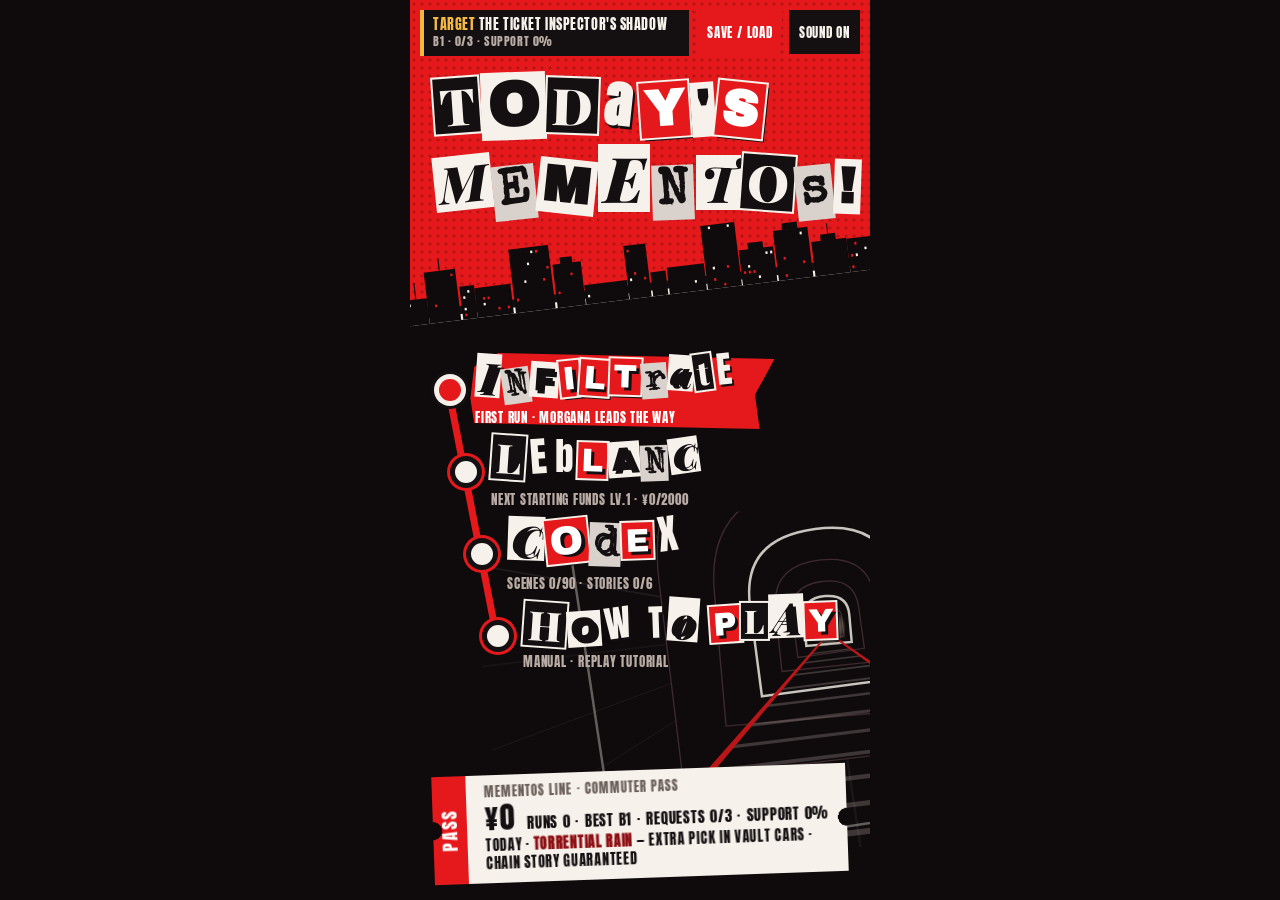
==== commit ad92f230: "설명서: 출장소 작업대 · 각인 S급 · 적 행동 예고 · BREAK! · 각성 · B2 흥정 · 심층 · 유물 팩 · 같은 템 2개 / 게임 안 크레딧 카드 · 파비콘 · 공유 " ====
--- a/index.html
+++ b/index.html
@@ -3,16 +3,18 @@
 <head>
 <meta charset="utf-8">
 <meta name="viewport" content="width=device-width,initial-scale=1,viewport-fit=cover">
-<meta name="description" content="《페르소나 5 더 로열》 괴도단 10인 중 3명을 골라 메멘토스 깊은 곳으로. 4×4 방 미니맵 · 약점 1 MORE · 6칸 템 조합 팬 로그라이크.">
+<meta name="description" content="《페르소나 5 더 로열》 괴도단 10인 중 3명을 골라 메멘토스 깊은 곳으로. 약점 1 MORE · 바톤 터치 · 각인 빌드 · 각성 스킬의 비공식 팬 로그라이크.">
 <meta property="og:type" content="website">
 <meta property="og:title" content="오늘도 메멘토스! · TODAY'S MEMENTOS!">
-<meta property="og:description" content="괴도단 3인 · 4×4 방 미니맵 · 약점 1 MORE · 6칸 템 조합. P5R 팬 로그라이크.">
+<meta property="og:description" content="괴도단 3인 · 약점 1 MORE · 각인 빌드 · 각성 스킬. P5R 비공식 팬 로그라이크.">
 <meta property="og:url" content="https://youa1037-tech.github.io/mementos/">
 <meta property="og:image" content="https://youa1037-tech.github.io/mementos/img/og.png">
 <meta property="og:image:width" content="1200"><meta property="og:image:height" content="630">
 <meta name="twitter:card" content="summary_large_image">
 <meta name="twitter:image" content="https://youa1037-tech.github.io/mementos/img/og.png">
 <title>오늘도 메멘토스!</title>
+<link rel="icon" type="image/png" href="img/favicon.png">
+<link rel="apple-touch-icon" href="img/icon-180.png">
 <link href="fonts/galmuri/galmuri.css" rel="stylesheet">
 <link href="https://fonts.googleapis.com/css2?family=Anton&family=Jua&family=Archivo+Black&family=IBM+Plex+Sans+KR:wght@400;700&family=Playfair+Display:ital,wght@0,900;1,900&family=Special+Elite&display=swap" rel="stylesheet">
 <!-- 오늘도 메멘토스! 새 코어 (docs/core-proto.md). 예전 관찰형 버전은 legacy.html (docs/core-proto.md). 본 게임(index.html)과 따로 돈다. 그림은 ../img 를 같이 쓴다 -->
@@ -293,7 +295,7 @@
 .pk.awk{border-left-color:var(--c)}.pk.awk.on{background:#221a1e}.pk.awk .pxi{width:30px;height:auto;image-rendering:pixelated}.awb{font-style:normal;font-size:10px;padding:0 4px;background:var(--gold);color:#141012;vertical-align:1px}
 .brkc,.stage>.brkc{position:absolute;left:0;right:0;top:12%;z-index:7;pointer-events:none;text-align:center;animation:brk .88s ease-out both}.brkc b{display:inline-block;font:400 clamp(34px,10vw,52px)/1 var(--hd);color:var(--red);background:#fff;padding:4px 14px 6px;box-shadow:5px 5px 0 #141012;transform:rotate(-5deg)}.brkc small{display:block;margin-top:6px;font:12px/1.2 var(--kr);color:#fff;text-shadow:1px 1px 0 #000}
 @keyframes brk{0%{transform:scale(2.2);opacity:0}16%{transform:scale(1);opacity:1}82%{opacity:1}100%{transform:scale(1.04);opacity:0}}
-.bctl{min-height:330px}.pk.pack .pkic{display:flex;gap:2px}.pk.pack .pkic .pxi{width:26px;height:26px}
+.bctl{min-height:330px}.card.cred{font-size:12px;line-height:1.6;color:var(--mut)}.card.cred b{color:var(--ink)}.card.cred a{color:var(--gold)}.pk.pack .pkic{display:flex;gap:2px}.pk.pack .pkic .pxi{width:26px;height:26px}
 .tabs{gap:4px}.tabs .tog{flex:1;min-width:0;padding:9px 2px;position:relative;white-space:nowrap;font-size:13px}.tabs .tog .dot{position:absolute;top:4px;right:4px;margin:0}
 .card.sub{border-color:var(--gold)}.card.sub .en{color:var(--gold);font-size:13px;letter-spacing:.06em;margin-right:4px}
 .pk.risk,.slot.f.risk{border-color:#ff4fd8!important}.rk{color:#ff7ae3}.pk .price{font-family:var(--en);color:var(--gold);white-space:nowrap;align-self:center}
@@ -1507,9 +1509,11 @@
  <div class="mpass"><div class="pl">PASS</div><div class="pb"><small>MEMENTOS LINE · COMMUTER PASS</small><p class="pr"><b>¥${SV.yen}</b><span>RUNS ${SV.runs} · BEST B${SV.deep||1} · REQUESTS ${SV.q||0}/3 · SUPPORT ${supNow()}%</span></p><p class="pg">${dy?`TODAY · <b>${esc(dy.en||dy.name)}</b> — ${esc(DAYRULE[dy.id].e)}`:'GET READY AT LEBLANC'}</p></div></div></section></main>`}
 function vManual(){return `<div class="title"><h1 style="font-size:38px">HOW TO PLAY</h1>
  <div class="card"><b>왜 메멘토스에 들어가나</b><br>메멘토스 최심부에 <b>왜곡된 선로</b>가 생겨 도쿄의 인지가 뒤틀렸다. 괴도 채널에 올라온 의뢰 대상 셋을 개심시켜 <b>지지율 100%</b>를 만들어라.<br>· 의뢰 1: B1 관문 「검표원의 그림자」 · 의뢰 2: B2 관문 「분실물 보관소의 주인」 · 의뢰 3: B3 최심부 「거둬들이는 자」</div>
- <div class="card"><b>이렇게 놉니다</b><br>· 괴도단 10명 중 <b>세 명</b>을 골라 출발. 누구를 데려가느냐에 따라 찌를 수 있는 <b>약점 속성</b>(9종)이 달라집니다.<br>· <b>환승 노선도</b>에서 이웃 역을 눌러 이동. 한 역마다 <b>경계도 +1</b>, ${RISK_MAX}이 되면 거둬들이는 자가 쫓아옵니다.<br>· 전투: <b>약점</b>을 찌르면 DOWN + <b>1 MORE</b>. 상태이상 걸린 적은 맞는 속성으로 치면 <b>TECHNICAL</b>(피해 ×1.5 + DOWN): 수면 → 아무 공격 · 기절 → 물리·염동 · 화상 → 핵열·질풍. 바톤 터치로 동료에게 넘기면 +25%. 적이 전부 DOWN이면 <b>총공격</b>.<br>· 이기면 템 3개 중 하나. 가방 제한 없이 쌓아 <b>스위칭 · 약점 · 왜곡</b> 빌드를. 왜곡 템은 HP가 낮을수록 세지고, <b>왜곡된 인지</b>는 강한 대신 대가가 붙습니다.<br>· <b>각인</b>: 모든 템은 태그 2개(자해 · 재생 · 연타 · 마력 · 탐욕). 가방 <b>앞 6칸</b>에 같은 태그가 2개 · 4개 모이면 세트 효과. 지도에서 템을 눌러 각인 칸으로 올리거나 뺄 수 있습니다.<br>· <b>인지의 균열</b>(B2부터, 판당 1번): 피나 엔을 치르고 S급 사기템 하나를. S급은 전부 <b>업적</b>으로 풀리고, 하나라도 풀려야 균열이 나타납니다.<br>· <b>업적</b>(르블랑 〈업적〉 탭, 25종): 원 턴 킬 · 스크래치 제로 같은 도전을 깨면 새 템이 풀리거나 영구 보너스를 받습니다. HIDDEN 업적은 조건이 가려져 있습니다. 달성 비율과 밸런스 조정을 위해 무작위 익명 ID로 업적과 판 요약(도달 층 · 전멸 위치 · 고른 템 등)을 모읍니다. 이름 같은 개인정보는 보내지 않고, 업적 탭에서 끌 수 있습니다.<br>· <b>금고 차량</b>은 템, <b>수상한 역</b>은 동료 기벽·조합 사건, <b>벨벳 룸 출장소</b>에선 이번 판에 번 엔으로 템 구입 · 휴식 · 합성.</div>
- <div class="card"><b>돈은 어디에</b><br>· 귀환하면 번 엔이 <b>르블랑 지갑</b>으로(전멸하면 절반). 서브 의뢰를 해내면 보너스.<br>· ① <b>모나 버스</b>: B2 선로 개방 · 리롤 · 출발 자금 · 선로 직행 ② <b>템 해금</b>: 3지선다에 나올 템을 늘림 ③ <b>유대</b>: 바톤을 주고받은 두 사람의 장면과 바톤 보너스</div>
+ <div class="card"><b>이렇게 놉니다</b><br>· 괴도단 10명 중 <b>세 명</b>을 골라 출발. 누구를 데려가느냐에 따라 찌를 수 있는 <b>약점 속성</b>(9종)이 달라집니다.<br>· <b>환승 노선도</b>에서 이웃 역을 눌러 이동. 한 역마다 <b>경계도 +1</b>, ${RISK_MAX}이 되면 거둬들이는 자가 쫓아옵니다.<br>· 전투: <b>약점</b>을 찌르면 DOWN + <b>1 MORE</b>. 상태이상 걸린 적은 맞는 속성으로 치면 <b>TECHNICAL</b>(피해 ×1.5 + DOWN): 수면 → 아무 공격 · 기절 → 물리·염동 · 화상 → 핵열·질풍. 바톤 터치로 동료에게 넘기면 +25%. 적이 전부 DOWN이면 <b>총공격</b>.<br>· 이기면 템 3개 중 하나. 가방 제한 없이 쌓아 <b>스위칭 · 약점 · 왜곡</b> 빌드를. 왜곡 템은 HP가 낮을수록 세지고, <b>왜곡된 인지</b>는 강한 대신 대가가 붙습니다.<br>· <b>각인</b>: 모든 템은 태그 2개(자해 · 재생 · 연타 · 마력 · 탐욕). 가방 <b>앞 6칸</b>에 같은 태그가 2개 · 4개 모이면 세트 효과. 지도에서 템을 눌러 각인 칸으로 올리거나 뺄 수 있습니다.<br>· <b>인지의 균열</b>(B2부터, 판당 1번): 피나 엔을 치르고 S급 사기템 하나를. S급은 전부 <b>업적</b>으로 풀리고, 하나라도 풀려야 균열이 나타납니다.<br>· <b>업적</b>(르블랑 〈업적〉 탭, 25종): 원 턴 킬 · 스크래치 제로 같은 도전을 깨면 새 템이 풀리거나 영구 보너스를 받습니다. HIDDEN 업적은 조건이 가려져 있습니다. 달성 비율과 밸런스 조정을 위해 무작위 익명 ID로 업적과 판 요약(도달 층 · 전멸 위치 · 고른 템 등)을 모읍니다. 이름 같은 개인정보는 보내지 않고, 업적 탭에서 끌 수 있습니다.<br>· <b>금고 차량</b>은 템, <b>수상한 역</b>은 동료 기벽·조합 사건, <b>벨벳 룸 출장소</b>에선 이번 판에 번 엔으로 템 구입 · 휴식 · 진열 바꾸기(누를수록 비싸짐). 작업대에서 템 <b>1개</b>를 고르면 판매 · <b>+1 강화</b>(같은 템 2개 가진 효과), <b>2개</b>를 고르면 진화 템 합성. 같은 각인 <b>4세트</b>를 맞춘 채 합성하면 그 각인 전용 <b>S급</b>이 후보에 뜹니다.</div>
+ <div class="card"><b>전투를 한 겹 더</b><br>· <b>적 행동 예고</b>: 적 머리 위 아이콘과 숫자가 다음 행동과 예상 피해. 조준 줄 아래 「다음」에 맞을 동료가 나오고, 쓰러질 만큼 세면 <b>치명!</b><br>· <b>BREAK!</b>: DOWN된 적은 그 턴을 쉽니다. 치명타 · 메기도라온 준비 같은 큰 예고를 약점이나 TECHNICAL로 DOWN시켜 끊으면 BREAK! — 모으던 힘도 흩어집니다.<br>· <b>각성 스킬</b>: 르블랑에서 연 동료는 네 번째 스킬로 필살기를 씁니다(SP 14 안팎).<br>· <b>B2 관문 흥정</b>: 분실물 보관소의 주인에게 보물을 내주고 지나가거나(의뢰는 그대로) 지휘 1로 협상하거나 그냥 싸웁니다.<br>· <b>심층</b>: 의뢰 3을 끝내면 B4부터 끝없이 내려갈 수 있습니다. 관문은 세 보스가 돌아가며 더 세져서 나옵니다.</div>
+ <div class="card"><b>돈은 어디에</b><br>· 귀환하면 번 엔이 <b>르블랑 지갑</b>으로(전멸하면 절반). 서브 의뢰를 해내면 보너스.<br>· ① <b>모나 버스</b>: B2 · B3 선로 개방 · 리롤 · 출발 자금 · 출장소 할인 · 선로 직행 ② <b>해금</b>: 3지선다에 나올 템과 <b>유물 팩</b>(배수진 · SP 폭주 · 연타 · 왜곡된 인지 · 자본주의 · 수비 반격 · 팀워크)을 늘림 ③ <b>유대</b>: 바톤을 주고받은 두 사람의 장면과 바톤 보너스 ④ <b>각성</b>: 동료마다 필살기 하나를 영구로<br>· 같은 템을 2개 이상 들면 설명의 「(2개: …)」 수치로 강해집니다.</div>
  <div class="row2"><button class="go sub" data-a="tutr">튜토리얼 처음부터</button><button class="go" data-a="title">BACK</button></div>
+ <div class="card cred"><b>크레딧</b><br>제작 <a href="https://x.com/nyamaker" target="_blank" rel="noopener">@nyamaker</a><br>비상업 · 비공식 팬 게임입니다. 《페르소나 5》 및 등장인물의 권리는 ATLUS / SEGA에 있으며, 공식 게임의 일러스트 · 음악 · UI 리소스는 쓰지 않았습니다.<br>배경음악: "Vibing Over Venus" Kevin MacLeod (incompetech.com) · Licensed under <a href="https://creativecommons.org/licenses/by/4.0/" target="_blank" rel="noopener">CC BY 4.0</a> / "Hopstep Battle" · "Deep Sea" <a href="https://peritune.com" target="_blank" rel="noopener">PeriTune</a><br>전투 이펙트: <a href="https://github.com/patch-gg/pixelfx" target="_blank" rel="noopener">pixelfx</a> (MIT, © 2026 Patch · Hugo Duprez) · 글꼴: Galmuri (OFL) · Google Fonts</div>
  <p class="mold"><a href="legacy.html">예전 관찰 버전으로 플레이하기</a> <small>(지금은 업데이트하지 않는 옛 게임입니다)</small></p></div>`}
 function vHud(){if(!G.map)return '';const m=G.map,cells=Array.from({length:16},(_,i)=>{const c=m.cells.includes(i);return `<i class="${!c?'':i===G.at?'at':m.vis.has(i)?'v':known(i)?'k':''} ${c&&known(i)&&m.T[i]==='boss'?'b':''}"></i>`}).join('');
  return `<header class="hud"><div class="mini" aria-label="미니맵">${cells}</div><div class="fl en">B${G.fl+1}${G.fl>=3?'<small class="dpm">∞</small>':''}</div><div class="sp"></div><span class="risk ${G.risk>=RISK_HOT?'hot':''}" title="경계도 ${RISK_MAX}이 되면 거둬들이는 자가 나타납니다">경계 ${G.risk}/${RISK_MAX}${!G.reaperMet&&G.risk<RISK_MAX?`<small>거둬들이는 자까지 ${riskLeft()}역</small>`:''}${ui.rk&&Date.now()-ui.rk.at<1800?`<em class="rkd ${ui.rk.v>0?'up':'dn'}">${ui.rk.v>0?'+':''}${ui.rk.v}${ui.rk.why?` ${esc(ui.rk.why)}`:''}</em>`:''}</span><span class="yen">¥${G.yen}</span></header>`}
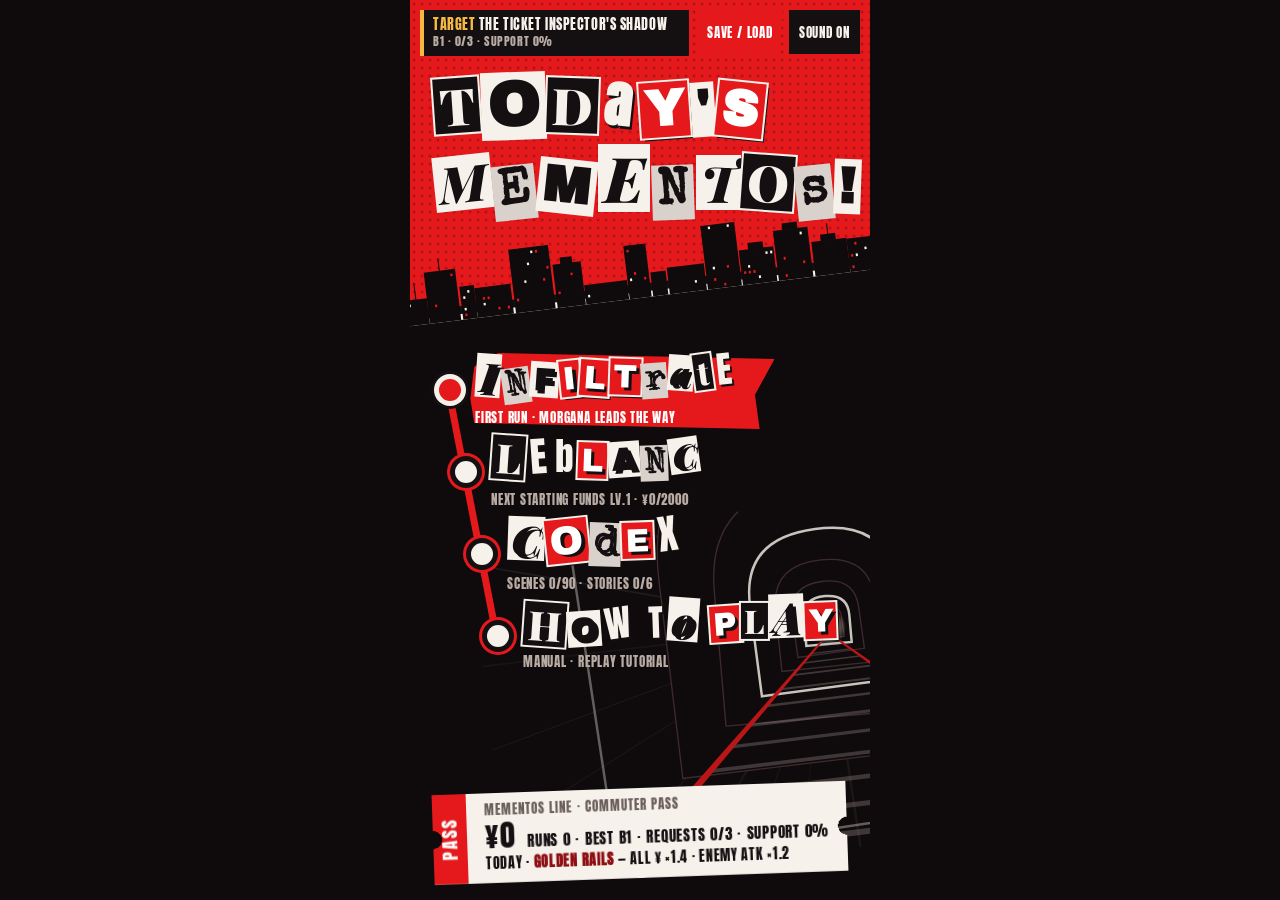
==== commit d9901bce: "크레딧 카드에서 제작자 줄 뺌 Co-Authored-By: Claude Opus 5.5 <noreply@anthropic.com> Claude-Session: https://cla" ====
--- a/index.html
+++ b/index.html
@@ -1513,7 +1513,7 @@
  <div class="card"><b>전투를 한 겹 더</b><br>· <b>적 행동 예고</b>: 적 머리 위 아이콘과 숫자가 다음 행동과 예상 피해. 조준 줄 아래 「다음」에 맞을 동료가 나오고, 쓰러질 만큼 세면 <b>치명!</b><br>· <b>BREAK!</b>: DOWN된 적은 그 턴을 쉽니다. 치명타 · 메기도라온 준비 같은 큰 예고를 약점이나 TECHNICAL로 DOWN시켜 끊으면 BREAK! — 모으던 힘도 흩어집니다.<br>· <b>각성 스킬</b>: 르블랑에서 연 동료는 네 번째 스킬로 필살기를 씁니다(SP 14 안팎).<br>· <b>B2 관문 흥정</b>: 분실물 보관소의 주인에게 보물을 내주고 지나가거나(의뢰는 그대로) 지휘 1로 협상하거나 그냥 싸웁니다.<br>· <b>심층</b>: 의뢰 3을 끝내면 B4부터 끝없이 내려갈 수 있습니다. 관문은 세 보스가 돌아가며 더 세져서 나옵니다.</div>
  <div class="card"><b>돈은 어디에</b><br>· 귀환하면 번 엔이 <b>르블랑 지갑</b>으로(전멸하면 절반). 서브 의뢰를 해내면 보너스.<br>· ① <b>모나 버스</b>: B2 · B3 선로 개방 · 리롤 · 출발 자금 · 출장소 할인 · 선로 직행 ② <b>해금</b>: 3지선다에 나올 템과 <b>유물 팩</b>(배수진 · SP 폭주 · 연타 · 왜곡된 인지 · 자본주의 · 수비 반격 · 팀워크)을 늘림 ③ <b>유대</b>: 바톤을 주고받은 두 사람의 장면과 바톤 보너스 ④ <b>각성</b>: 동료마다 필살기 하나를 영구로<br>· 같은 템을 2개 이상 들면 설명의 「(2개: …)」 수치로 강해집니다.</div>
  <div class="row2"><button class="go sub" data-a="tutr">튜토리얼 처음부터</button><button class="go" data-a="title">BACK</button></div>
- <div class="card cred"><b>크레딧</b><br>제작 <a href="https://x.com/nyamaker" target="_blank" rel="noopener">@nyamaker</a><br>비상업 · 비공식 팬 게임입니다. 《페르소나 5》 및 등장인물의 권리는 ATLUS / SEGA에 있으며, 공식 게임의 일러스트 · 음악 · UI 리소스는 쓰지 않았습니다.<br>배경음악: "Vibing Over Venus" Kevin MacLeod (incompetech.com) · Licensed under <a href="https://creativecommons.org/licenses/by/4.0/" target="_blank" rel="noopener">CC BY 4.0</a> / "Hopstep Battle" · "Deep Sea" <a href="https://peritune.com" target="_blank" rel="noopener">PeriTune</a><br>전투 이펙트: <a href="https://github.com/patch-gg/pixelfx" target="_blank" rel="noopener">pixelfx</a> (MIT, © 2026 Patch · Hugo Duprez) · 글꼴: Galmuri (OFL) · Google Fonts</div>
+ <div class="card cred"><b>크레딧</b><br>비상업 · 비공식 팬 게임입니다. 《페르소나 5》 및 등장인물의 권리는 ATLUS / SEGA에 있으며, 공식 게임의 일러스트 · 음악 · UI 리소스는 쓰지 않았습니다.<br>배경음악: "Vibing Over Venus" Kevin MacLeod (incompetech.com) · Licensed under <a href="https://creativecommons.org/licenses/by/4.0/" target="_blank" rel="noopener">CC BY 4.0</a> / "Hopstep Battle" · "Deep Sea" <a href="https://peritune.com" target="_blank" rel="noopener">PeriTune</a><br>전투 이펙트: <a href="https://github.com/patch-gg/pixelfx" target="_blank" rel="noopener">pixelfx</a> (MIT, © 2026 Patch · Hugo Duprez) · 글꼴: Galmuri (OFL) · Google Fonts</div>
  <p class="mold"><a href="legacy.html">예전 관찰 버전으로 플레이하기</a> <small>(지금은 업데이트하지 않는 옛 게임입니다)</small></p></div>`}
 function vHud(){if(!G.map)return '';const m=G.map,cells=Array.from({length:16},(_,i)=>{const c=m.cells.includes(i);return `<i class="${!c?'':i===G.at?'at':m.vis.has(i)?'v':known(i)?'k':''} ${c&&known(i)&&m.T[i]==='boss'?'b':''}"></i>`}).join('');
  return `<header class="hud"><div class="mini" aria-label="미니맵">${cells}</div><div class="fl en">B${G.fl+1}${G.fl>=3?'<small class="dpm">∞</small>':''}</div><div class="sp"></div><span class="risk ${G.risk>=RISK_HOT?'hot':''}" title="경계도 ${RISK_MAX}이 되면 거둬들이는 자가 나타납니다">경계 ${G.risk}/${RISK_MAX}${!G.reaperMet&&G.risk<RISK_MAX?`<small>거둬들이는 자까지 ${riskLeft()}역</small>`:''}${ui.rk&&Date.now()-ui.rk.at<1800?`<em class="rkd ${ui.rk.v>0?'up':'dn'}">${ui.rk.v>0?'+':''}${ui.rk.v}${ui.rk.why?` ${esc(ui.rk.why)}`:''}</em>`:''}</span><span class="yen">¥${G.yen}</span></header>`}
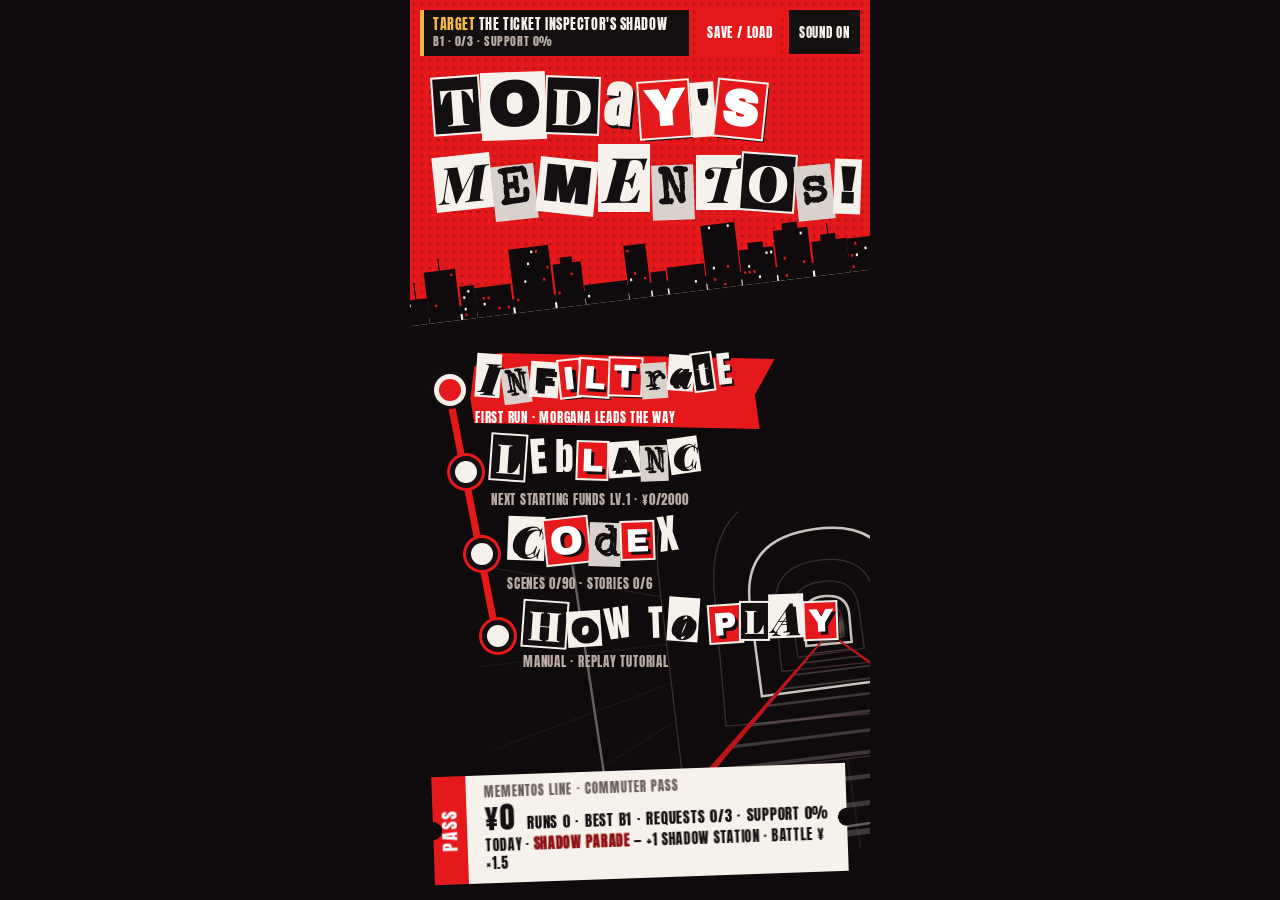
==== commit b1d90e7b: "아케치 관문 대사 3줄 반말로 Co-Authored-By: Claude Opus 5.5 <noreply@anthropic.com> Claude-Session: https://cla" ====
--- a/index.html
+++ b/index.html
@@ -475,9 +475,9 @@
  {n:'거둬들이는 자 — 최심부',hp:480,atk:19,weak:'rot',boss:'final',fin:1,d:'의뢰 3 · 약점이 매 턴 바뀜 · 두 번 행동 · 컨센트레이트 → 메기도라온'}];
 /* 관문 보스 조우 대화: 보스 한 줄(띠) → 앞줄 동료 → 다른 동료 (말풍선, 전투는 멈추지 않음) */
 const BOSS_TALK={
- ticket:{b:'「승차권을 확인하겠습니다. 무임승차는… 처벌 대상입니다.」',p:{joker:'표라면 여기 있다. 예고장으로.',mona:'어이, 우린 괴도라고! 표 같은 건 필요 없어!',ryuji:'검사는 무슨! 한 방 먹여 주마!',ann:'규칙 핑계로 사람 괴롭히는 거, 딱 질색이야.',yusuke:'규율에 갇힌 그림자인가… 그 표정, 화폭에 담고 싶군.',makoto:'규칙은 사람을 지키라고 있는 거야. 당신은 거꾸로 쓰고 있어.',futaba:'탑승 기록 해킹 완료~ 제일 수상한 건 너던데?',haru:'정중하게 부탁드릴게요. 길을 비켜 주세요.',akechi:'검표라면 제 쪽이 전문이죠. 당신 죄부터 확인해 볼까요.',kasumi:'규칙은 지키되, 부당한 건 따르지 않겠어요!'}},
- lost:{b:'「흥정은 끝났다. 이제 너희 것도 압수다.」',p:{joker:'돌려받으러 왔다. 전부.',mona:'남의 물건 쌓아 두는 놈한텐 괴도가 딱이지!',ryuji:'도둑이 도둑맞는 기분, 알려 주지!',ann:'잃어버린 사람 마음은 생각도 안 하는 거야?',yusuke:'수집도 애정이 있어야 예술이다. 네 건 그냥 탐욕이야.',makoto:'압수할 권한은 당신한테 없어.',futaba:'목록 다 뽑아 놨어. 하나도 빠짐없이 돌려받을 거야!',haru:'주인 없는 물건은 없어요. 다들 기다리고 있을 거예요.',akechi:'증거품 보관은 경찰 몫입니다. 넘겨주시죠.',kasumi:'누군가에겐 소중한 물건이에요. 돌려주세요!'}},
- final:{b:'「…여기까지 내려온 승객은 오랜만이군. 종점이다.」',p:{joker:'종점이 아니야. 여기서 갈아탄다.',mona:'여기까지 왔으면 끝까지 간다, 다들!',ryuji:'최심부든 뭐든, 쫄 이유 없다고!',ann:'무섭지 않다면 거짓말이지만… 같이라면 괜찮아.',yusuke:'이 어둠조차 한 폭의 그림이 되겠군.',makoto:'다들 집중해. 패턴부터 읽자.',futaba:'약점이 계속 바뀌어! 내가 실시간으로 불러 줄게!',haru:'여기서 멈추면 지금까지 걸어온 길이 아까워요.',akechi:'드디어 몸통이군요. 망설일 이유는 없죠.',kasumi:'끝까지 같이 가요. 한 걸음도 물러서지 않을게요!'}}};
+ ticket:{b:'「승차권을 확인하겠습니다. 무임승차는… 처벌 대상입니다.」',p:{joker:'표라면 여기 있다. 예고장으로.',mona:'어이, 우린 괴도라고! 표 같은 건 필요 없어!',ryuji:'검사는 무슨! 한 방 먹여 주마!',ann:'규칙 핑계로 사람 괴롭히는 거, 딱 질색이야.',yusuke:'규율에 갇힌 그림자인가… 그 표정, 화폭에 담고 싶군.',makoto:'규칙은 사람을 지키라고 있는 거야. 당신은 거꾸로 쓰고 있어.',futaba:'탑승 기록 해킹 완료~ 제일 수상한 건 너던데?',haru:'정중하게 부탁드릴게요. 길을 비켜 주세요.',akechi:'검표라면 내 쪽이 전문이야. 네 죄부터 확인해 볼까.',kasumi:'규칙은 지키되, 부당한 건 따르지 않겠어요!'}},
+ lost:{b:'「흥정은 끝났다. 이제 너희 것도 압수다.」',p:{joker:'돌려받으러 왔다. 전부.',mona:'남의 물건 쌓아 두는 놈한텐 괴도가 딱이지!',ryuji:'도둑이 도둑맞는 기분, 알려 주지!',ann:'잃어버린 사람 마음은 생각도 안 하는 거야?',yusuke:'수집도 애정이 있어야 예술이다. 네 건 그냥 탐욕이야.',makoto:'압수할 권한은 당신한테 없어.',futaba:'목록 다 뽑아 놨어. 하나도 빠짐없이 돌려받을 거야!',haru:'주인 없는 물건은 없어요. 다들 기다리고 있을 거예요.',akechi:'증거품 보관은 경찰 몫이야. 순순히 넘겨.',kasumi:'누군가에겐 소중한 물건이에요. 돌려주세요!'}},
+ final:{b:'「…여기까지 내려온 승객은 오랜만이군. 종점이다.」',p:{joker:'종점이 아니야. 여기서 갈아탄다.',mona:'여기까지 왔으면 끝까지 간다, 다들!',ryuji:'최심부든 뭐든, 쫄 이유 없다고!',ann:'무섭지 않다면 거짓말이지만… 같이라면 괜찮아.',yusuke:'이 어둠조차 한 폭의 그림이 되겠군.',makoto:'다들 집중해. 패턴부터 읽자.',futaba:'약점이 계속 바뀌어! 내가 실시간으로 불러 줄게!',haru:'여기서 멈추면 지금까지 걸어온 길이 아까워요.',akechi:'드디어 몸통이군. 망설일 이유는 없지.',kasumi:'끝까지 같이 가요. 한 걸음도 물러서지 않을게요!'}}};
 function bossTalk(f){const T=BOSS_TALK[f.boss];if(!T)return false;band(`<b>${esc(f.n)}</b> ${esc(T.b)}`,'red',3600);log(`${f.n} ${T.b}`);
  const al=[...alive()].sort((a,b)=>a.row-b.row),a=al[0],b=al.find(m=>m!==a);
  setTimeout(()=>{if(G.battle&&a){say(a.id,T.p[a.id]||'간다!',null,2600,true);render()}},1100);
